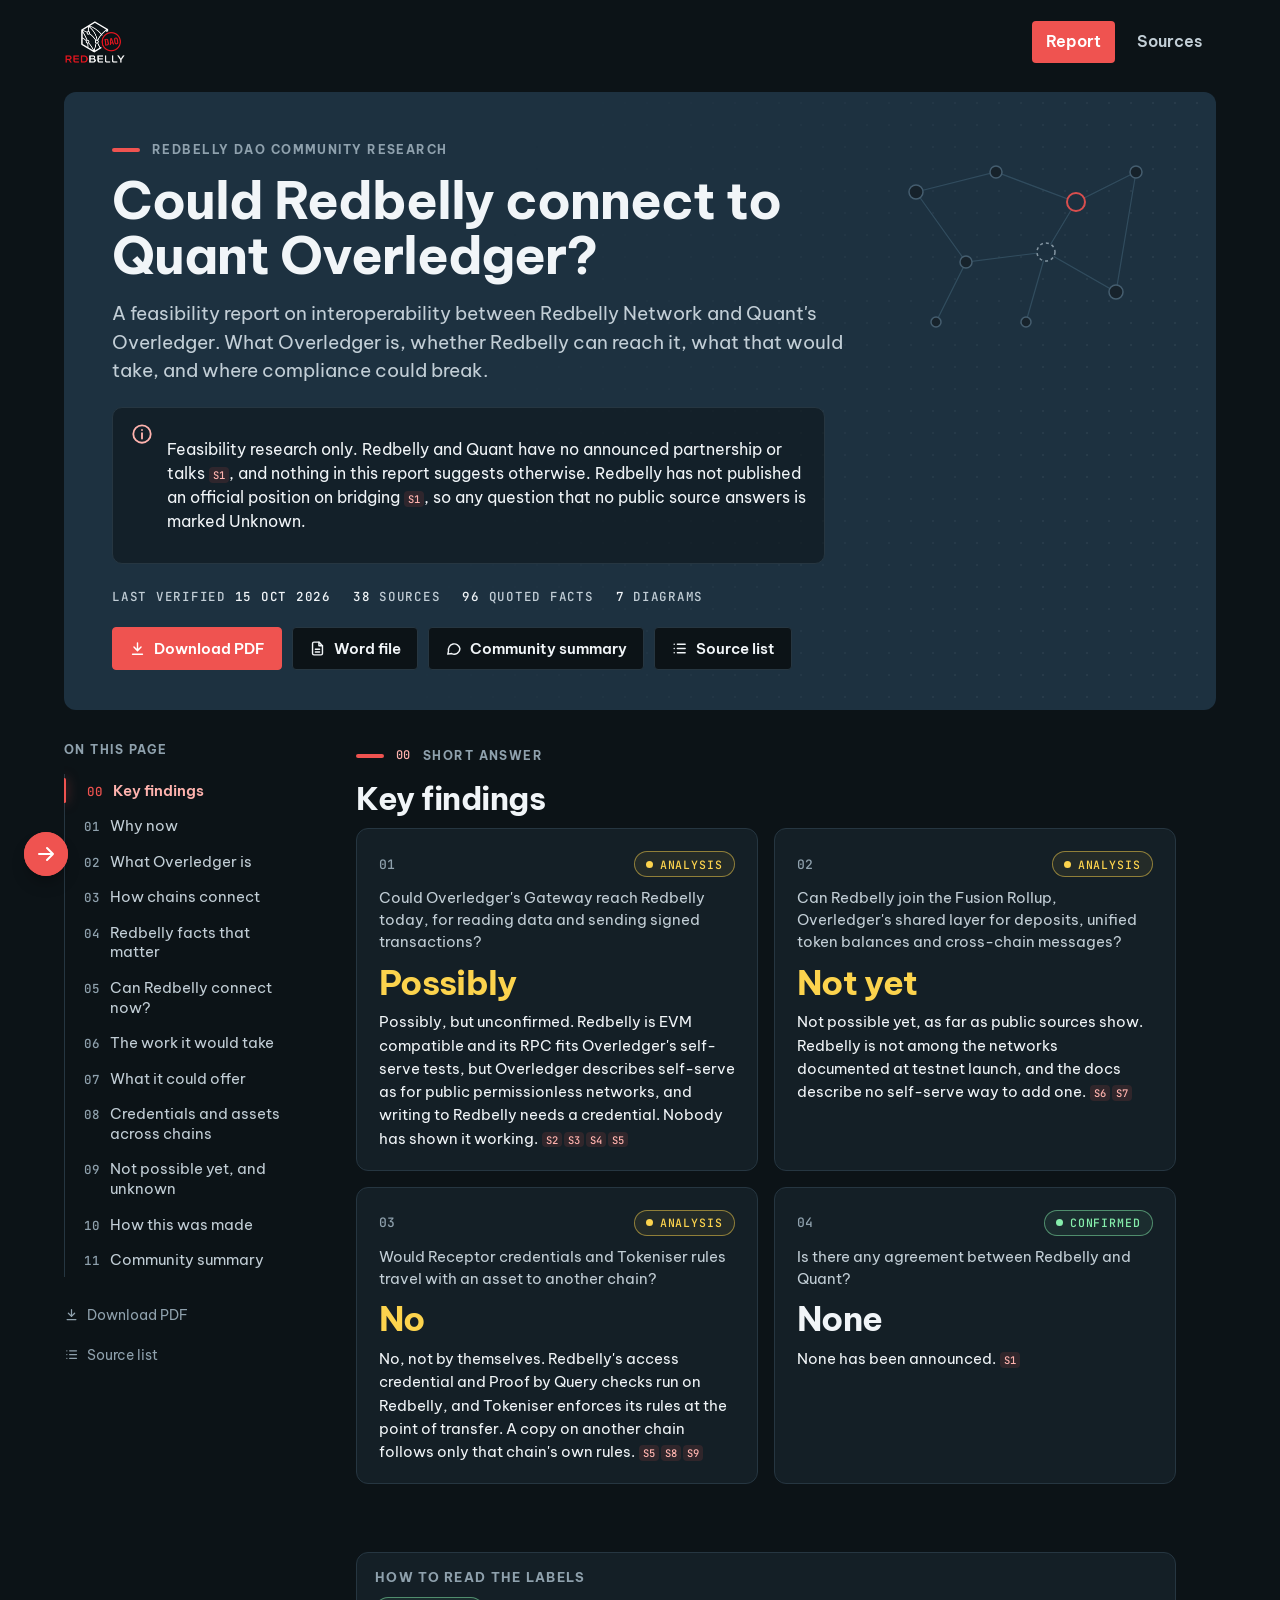
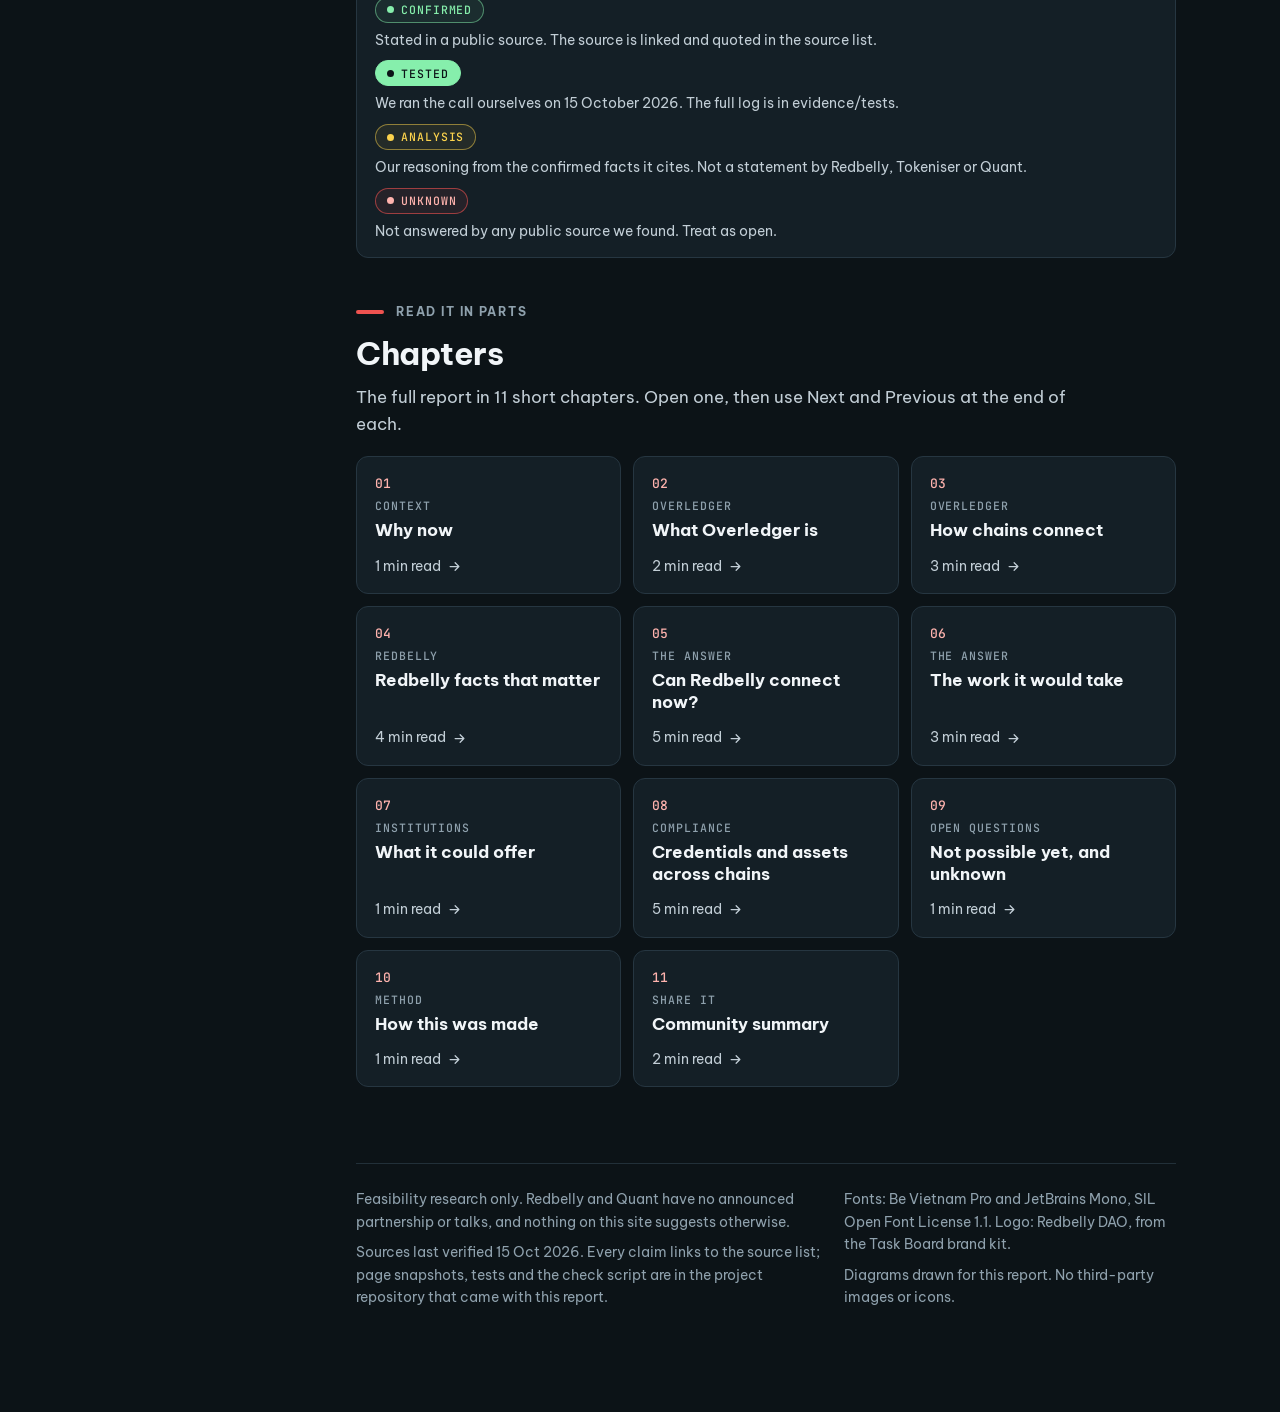
==== public/index.html @ 741a0a63 "Read the report in chapters, one at a time, and use plain dots on the status labels" ====
<!doctype html><html lang="en-AU"><head><meta charset="utf-8"><meta name="viewport" content="width=device-width, initial-scale=1"><title>Could Redbelly connect to Quant Overledger? | Redbelly DAO research</title><meta name="description" content="A feasibility report on interoperability between Redbelly Network and Quant&#x27;s Overledger"><meta name="theme-color" content="#0c1317"><meta property="og:title" content="Could Redbelly connect to Quant Overledger? | Redbelly DAO research"><meta property="og:description" content="A feasibility report on interoperability between Redbelly Network and Quant&#x27;s Overledger"><meta property="og:type" content="article"><link rel="icon" href="brand/dao-logo-on-dark.png"><link rel="preload" href="fonts/be-vietnam-pro-latin-400-normal.woff2" as="font" type="font/woff2" crossorigin><link rel="stylesheet" href="site.css?v=542ec664a6"></head><body><div class="progress" aria-hidden="true"><span></span></div><header class="top"><a class="brand" href="index.html"><img src="brand/dao-logo-on-dark.png" alt="Redbelly DAO" width="62" height="44"></a><nav aria-label="Pages"><a href="index.html" aria-current="page">Report</a><a href="sources.html">Sources</a></nav></header><main id="main"><section class="hero" aria-labelledby="title"><svg class="hero-art" viewBox="0 0 300 220" aria-hidden="true" focusable="false"><g stroke="#345062" stroke-width="1.2" fill="none"><path d="M40 60L120 40L200 70L260 40M40 60L90 130L170 120L200 70M90 130L60 190M170 120L240 160L260 40M170 120L150 190"/></g><g fill="#17222a" stroke="#4a6375" stroke-width="1.5"><circle cx="40" cy="60" r="7"/><circle cx="120" cy="40" r="6"/><circle cx="260" cy="40" r="6"/><circle cx="90" cy="130" r="6"/><circle cx="60" cy="190" r="5"/><circle cx="240" cy="160" r="7"/><circle cx="150" cy="190" r="5"/></g><circle cx="200" cy="70" r="9" fill="#1d3140" stroke="#EF5350" stroke-width="2"/><circle cx="170" cy="120" r="9" fill="#1d3140" stroke="#8fa1ad" stroke-width="1.5" stroke-dasharray="3 3"/></svg><p class="kicker"><span class="bar"></span>Redbelly DAO community research</p><h1 id="title">Could Redbelly connect to Quant Overledger?</h1><p class="lead">A feasibility report on interoperability between Redbelly Network and Quant&#x27;s Overledger. What Overledger is, whether Redbelly can reach it, what that would take, and where compliance could break.</p><div class="notice"><svg viewBox="0 0 24 24" fill="none" stroke="currentColor" stroke-width="2" stroke-linecap="round" aria-hidden="true"><circle cx="12" cy="12" r="9.5"/><path d="M12 11v6M12 7.5v.1"/></svg><p>Feasibility research only. Redbelly and Quant have no announced partnership or talks<sup class="cite"><a href="sources.html#s1" data-n="1" data-f="no-talks" aria-label="Source 1">S1</a></sup>, and nothing in this report suggests otherwise. Redbelly has not published an official position on bridging<sup class="cite"><a href="sources.html#s1" data-n="1" data-f="no-bridge-position" aria-label="Source 1">S1</a></sup>, so any question that no public source answers is marked Unknown.</p></div><p class="meta-row"><span>Last verified <b>15 Oct 2026</b></span><span><b>38</b> sources</span><span><b>96</b> quoted facts</span><span><b>7</b> diagrams</span></p><div class="actions"><a class="btn primary" href="downloads/redbelly-overledger-feasibility-report.pdf"><svg viewBox="0 0 24 24" fill="none" stroke="currentColor" stroke-width="2" stroke-linecap="round" stroke-linejoin="round" aria-hidden="true"><path d="M12 4v11M7 10l5 5 5-5M5 20h14"/></svg>Download PDF</a><a class="btn" href="downloads/redbelly-overledger-feasibility-report.docx"><svg viewBox="0 0 24 24" fill="none" stroke="currentColor" stroke-width="2" stroke-linecap="round" stroke-linejoin="round" aria-hidden="true"><path d="M14 3H7a2 2 0 0 0-2 2v14a2 2 0 0 0 2 2h10a2 2 0 0 0 2-2V8z"/><path d="M14 3v5h5M9 13h6M9 17h6"/></svg>Word file</a><a class="btn" href="#summary"><svg viewBox="0 0 24 24" fill="none" stroke="currentColor" stroke-width="2" stroke-linecap="round" stroke-linejoin="round" aria-hidden="true"><path d="M21 12a8 8 0 0 1-11.6 7.1L4 20l1-4.6A8 8 0 1 1 21 12z"/></svg>Community summary</a><a class="btn" href="sources.html"><svg viewBox="0 0 24 24" fill="none" stroke="currentColor" stroke-width="2" stroke-linecap="round" aria-hidden="true"><path d="M9 6h11M9 12h11M9 18h11M4.5 6h.1M4.5 12h.1M4.5 18h.1"/></svg>Source list</a></div></section><div class="layout"><aside class="toc" aria-label="On this page"><p class="toc-head">On this page</p><div class="toc-track"><span class="toc-fill"></span><span class="toc-ind"></span><ol><li><a href="#findings" data-t="findings"><span class="n">00</span><span>Key findings</span></a></li><li><a href="#why" data-t="why"><span class="n">01</span><span>Why now</span></a></li><li><a href="#overledger" data-t="overledger"><span class="n">02</span><span>What Overledger is</span></a></li><li><a href="#how-connect" data-t="how-connect"><span class="n">03</span><span>How chains connect</span></a></li><li><a href="#redbelly" data-t="redbelly"><span class="n">04</span><span>Redbelly facts that matter</span></a></li><li><a href="#now" data-t="now"><span class="n">05</span><span>Can Redbelly connect now?</span></a></li><li><a href="#work" data-t="work"><span class="n">06</span><span>The work it would take</span></a></li><li><a href="#offer" data-t="offer"><span class="n">07</span><span>What it could offer</span></a></li><li><a href="#compliance" data-t="compliance"><span class="n">08</span><span>Credentials and assets across chains</span></a></li><li><a href="#open" data-t="open"><span class="n">09</span><span>Not possible yet, and unknown</span></a></li><li><a href="#method" data-t="method"><span class="n">10</span><span>How this was made</span></a></li><li><a href="#summary" data-t="summary"><span class="n">11</span><span>Community summary</span></a></li></ol></div><div class="toc-links"><a href="downloads/redbelly-overledger-feasibility-report.pdf"><svg viewBox="0 0 24 24" fill="none" stroke="currentColor" stroke-width="2" stroke-linecap="round" stroke-linejoin="round" aria-hidden="true"><path d="M12 4v11M7 10l5 5 5-5M5 20h14"/></svg>Download PDF</a><a href="sources.html"><svg viewBox="0 0 24 24" fill="none" stroke="currentColor" stroke-width="2" stroke-linecap="round" aria-hidden="true"><path d="M9 6h11M9 12h11M9 18h11M4.5 6h.1M4.5 12h.1M4.5 18h.1"/></svg>Source list</a></div></aside><div class="content"><nav class="chips" aria-label="On this page"><ol><li><a href="#findings" data-t="findings"><span class="n">00</span>Key findings</a></li><li><a href="#why" data-t="why"><span class="n">01</span>Why now</a></li><li><a href="#overledger" data-t="overledger"><span class="n">02</span>What Overledger is</a></li><li><a href="#how-connect" data-t="how-connect"><span class="n">03</span>How chains connect</a></li><li><a href="#redbelly" data-t="redbelly"><span class="n">04</span>Redbelly facts that matter</a></li><li><a href="#now" data-t="now"><span class="n">05</span>Can Redbelly connect now?</a></li><li><a href="#work" data-t="work"><span class="n">06</span>The work it would take</a></li><li><a href="#offer" data-t="offer"><span class="n">07</span>What it could offer</a></li><li><a href="#compliance" data-t="compliance"><span class="n">08</span>Credentials and assets across chains</a></li><li><a href="#open" data-t="open"><span class="n">09</span>Not possible yet, and unknown</a></li><li><a href="#method" data-t="method"><span class="n">10</span>How this was made</a></li><li><a href="#summary" data-t="summary"><span class="n">11</span>Community summary</a></li></ol></nav><section class="s" id="findings" aria-labelledby="h-findings"><div class="rv"><p class="kicker"><span class="bar"></span><span class="num">00</span>Short answer</p><h2 id="h-findings">Key findings</h2></div><div class="verdicts"><article class="verdict rv analysis"><div class="vtop"><span class="vnum">01</span><span class="pill analysis"><span class="dot" aria-hidden="true"></span>Analysis</span></div><p class="q">Could Overledger&#x27;s Gateway reach Redbelly today, for reading data and sending signed transactions?</p><p class="big">Possibly</p><p class="a">Possibly, but unconfirmed. Redbelly is EVM compatible and its RPC fits Overledger&#x27;s self-serve tests, but Overledger describes self-serve as for public permissionless networks, and writing to Redbelly needs a credential. Nobody has shown it working.<sup class="cite"><a href="sources.html#s2" data-n="2" data-f="rb-evm" aria-label="Source 2">S2</a><a href="sources.html#s3" data-n="3" data-f="con-evm con-criteria con-selfserve-scope" aria-label="Source 3">S3</a><a href="sources.html#s4" data-n="4" data-f="t-chainid" aria-label="Source 4">S4</a><a href="sources.html#s5" data-n="5" data-f="rb-access" aria-label="Source 5">S5</a></sup></p></article><article class="verdict rv analysis"><div class="vtop"><span class="vnum">02</span><span class="pill analysis"><span class="dot" aria-hidden="true"></span>Analysis</span></div><p class="q">Can Redbelly join the Fusion Rollup, Overledger&#x27;s shared layer for deposits, unified token balances and cross-chain messages?</p><p class="big">Not yet</p><p class="a">Not possible yet, as far as public sources show. Redbelly is not among the networks documented at testnet launch, and the docs describe no self-serve way to add one.<sup class="cite"><a href="sources.html#s6" data-n="6" data-f="fus-connected fus-bridge-contracts" aria-label="Source 6">S6</a><a href="sources.html#s7" data-n="7" data-f="t-ol-auth" aria-label="Source 7">S7</a></sup></p></article><article class="verdict rv analysis"><div class="vtop"><span class="vnum">03</span><span class="pill analysis"><span class="dot" aria-hidden="true"></span>Analysis</span></div><p class="q">Would Receptor credentials and Tokeniser rules travel with an asset to another chain?</p><p class="big">No</p><p class="a">No, not by themselves. Redbelly&#x27;s access credential and Proof by Query checks run on Redbelly, and Tokeniser enforces its rules at the point of transfer. A copy on another chain follows only that chain&#x27;s own rules.<sup class="cite"><a href="sources.html#s5" data-n="5" data-f="rb-access" aria-label="Source 5">S5</a><a href="sources.html#s8" data-n="8" data-f="pbq-contract pbq-publish" aria-label="Source 8">S8</a><a href="sources.html#s9" data-n="9" data-f="tk-runs tk-point" aria-label="Source 9">S9</a></sup></p></article><article class="verdict rv none"><div class="vtop"><span class="vnum">04</span><span class="pill confirmed"><span class="dot" aria-hidden="true"></span>Confirmed</span></div><p class="q">Is there any agreement between Redbelly and Quant?</p><p class="big">None</p><p class="a">None has been announced.<sup class="cite"><a href="sources.html#s1" data-n="1" data-f="no-talks" aria-label="Source 1">S1</a></sup></p></article></div></section><div class="card rv legend-card"><div class="chead"><h3>How to read the labels</h3></div><ul class="legend"><li><span class="pill confirmed"><span class="dot" aria-hidden="true"></span>Confirmed</span><span>Stated in a public source. The source is linked and quoted in the source list.</span></li><li><span class="pill tested"><span class="dot" aria-hidden="true"></span>Tested</span><span>We ran the call ourselves on 15 October 2026. The full log is in evidence/tests.</span></li><li><span class="pill analysis"><span class="dot" aria-hidden="true"></span>Analysis</span><span>Our reasoning from the confirmed facts it cites. Not a statement by Redbelly, Tokeniser or Quant.</span></li><li><span class="pill unknown"><span class="dot" aria-hidden="true"></span>Unknown</span><span>Not answered by any public source we found. Treat as open.</span></li></ul></div><section class="s chapters" id="chapters" aria-labelledby="h-chapters"><div class="rv"><p class="kicker"><span class="bar"></span>Read it in parts</p><h2 id="h-chapters">Chapters</h2><p class="intro">The full report in 11 short chapters. Open one, then use Next and Previous at the end of each.</p></div><ol class="chap-grid"><li><a class="chap-card rv" href="#why"><span class="cn">01</span><span class="ck">Context</span><span class="ct">Why now</span><span class="cm">1 min read<svg viewBox="0 0 24 24" fill="none" stroke="currentColor" stroke-width="2" stroke-linecap="round" stroke-linejoin="round" aria-hidden="true"><path d="M5 12h14M13 6l6 6-6 6"/></svg></span></a></li><li><a class="chap-card rv" href="#overledger"><span class="cn">02</span><span class="ck">Overledger</span><span class="ct">What Overledger is</span><span class="cm">2 min read<svg viewBox="0 0 24 24" fill="none" stroke="currentColor" stroke-width="2" stroke-linecap="round" stroke-linejoin="round" aria-hidden="true"><path d="M5 12h14M13 6l6 6-6 6"/></svg></span></a></li><li><a class="chap-card rv" href="#how-connect"><span class="cn">03</span><span class="ck">Overledger</span><span class="ct">How chains connect</span><span class="cm">3 min read<svg viewBox="0 0 24 24" fill="none" stroke="currentColor" stroke-width="2" stroke-linecap="round" stroke-linejoin="round" aria-hidden="true"><path d="M5 12h14M13 6l6 6-6 6"/></svg></span></a></li><li><a class="chap-card rv" href="#redbelly"><span class="cn">04</span><span class="ck">Redbelly</span><span class="ct">Redbelly facts that matter</span><span class="cm">4 min read<svg viewBox="0 0 24 24" fill="none" stroke="currentColor" stroke-width="2" stroke-linecap="round" stroke-linejoin="round" aria-hidden="true"><path d="M5 12h14M13 6l6 6-6 6"/></svg></span></a></li><li><a class="chap-card rv" href="#now"><span class="cn">05</span><span class="ck">The answer</span><span class="ct">Can Redbelly connect now?</span><span class="cm">5 min read<svg viewBox="0 0 24 24" fill="none" stroke="currentColor" stroke-width="2" stroke-linecap="round" stroke-linejoin="round" aria-hidden="true"><path d="M5 12h14M13 6l6 6-6 6"/></svg></span></a></li><li><a class="chap-card rv" href="#work"><span class="cn">06</span><span class="ck">The answer</span><span class="ct">The work it would take</span><span class="cm">3 min read<svg viewBox="0 0 24 24" fill="none" stroke="currentColor" stroke-width="2" stroke-linecap="round" stroke-linejoin="round" aria-hidden="true"><path d="M5 12h14M13 6l6 6-6 6"/></svg></span></a></li><li><a class="chap-card rv" href="#offer"><span class="cn">07</span><span class="ck">Institutions</span><span class="ct">What it could offer</span><span class="cm">1 min read<svg viewBox="0 0 24 24" fill="none" stroke="currentColor" stroke-width="2" stroke-linecap="round" stroke-linejoin="round" aria-hidden="true"><path d="M5 12h14M13 6l6 6-6 6"/></svg></span></a></li><li><a class="chap-card rv" href="#compliance"><span class="cn">08</span><span class="ck">Compliance</span><span class="ct">Credentials and assets across chains</span><span class="cm">5 min read<svg viewBox="0 0 24 24" fill="none" stroke="currentColor" stroke-width="2" stroke-linecap="round" stroke-linejoin="round" aria-hidden="true"><path d="M5 12h14M13 6l6 6-6 6"/></svg></span></a></li><li><a class="chap-card rv" href="#open"><span class="cn">09</span><span class="ck">Open questions</span><span class="ct">Not possible yet, and unknown</span><span class="cm">1 min read<svg viewBox="0 0 24 24" fill="none" stroke="currentColor" stroke-width="2" stroke-linecap="round" stroke-linejoin="round" aria-hidden="true"><path d="M5 12h14M13 6l6 6-6 6"/></svg></span></a></li><li><a class="chap-card rv" href="#method"><span class="cn">10</span><span class="ck">Method</span><span class="ct">How this was made</span><span class="cm">1 min read<svg viewBox="0 0 24 24" fill="none" stroke="currentColor" stroke-width="2" stroke-linecap="round" stroke-linejoin="round" aria-hidden="true"><path d="M5 12h14M13 6l6 6-6 6"/></svg></span></a></li><li><a class="chap-card rv" href="#summary"><span class="cn">11</span><span class="ck">Share it</span><span class="ct">Community summary</span><span class="cm">2 min read<svg viewBox="0 0 24 24" fill="none" stroke="currentColor" stroke-width="2" stroke-linecap="round" stroke-linejoin="round" aria-hidden="true"><path d="M5 12h14M13 6l6 6-6 6"/></svg></span></a></li></ol></section><section class="s" id="why" aria-labelledby="h-why"><div class="chap-top"><a class="chap-all" href="#chapters"><svg viewBox="0 0 24 24" fill="none" stroke="currentColor" stroke-width="2" stroke-linecap="round" stroke-linejoin="round" aria-hidden="true"><path d="M19 12H5M11 6l-6 6 6 6"/></svg>All chapters</a><span class="chap-of">Chapter 1 of 11</span><span class="chap-meter" aria-hidden="true"><span style="width:9.1%"></span></span></div><div class="rv"><p class="kicker"><span class="bar"></span><span class="num">01</span>Context</p><h2 id="h-why">Why this question comes up now</h2></div><div class="card rv"><div class="chead"><span class="pill confirmed"><span class="dot" aria-hidden="true"></span>Confirmed</span></div><p>On 24 September 2026 The Clearing House said it selected Quant to power its On-Chain Money Initiative, a payments network for clearing and settling tokenised deposits between financial institutions<sup class="cite"><a href="sources.html#s10" data-n="10" data-f="tch-select" aria-label="Source 10">S10</a></sup>. Quant&#x27;s technology is to provide the network&#x27;s interoperability, orchestration and transaction management layer<sup class="cite"><a href="sources.html#s10" data-n="10" data-f="tch-layer" aria-label="Source 10">S10</a></sup>, with connectivity to existing payment systems such as RTP and CHIPS<sup class="cite"><a href="sources.html#s10" data-n="10" data-f="tch-fiat" aria-label="Source 10">S10</a></sup>. Quant&#x27;s own release says The Clearing House will use Quant&#x27;s technology to bring on-chain capabilities to its tokenised deposit network<sup class="cite"><a href="sources.html#s11" data-n="11" data-f="quant-use" aria-label="Source 11">S11</a></sup>.</p></div><div class="card rv"><div class="chead"><span class="pill confirmed"><span class="dot" aria-hidden="true"></span>Confirmed</span></div><p>The network is expected to be available to participating institutions in the first half of 2027, and details on participation and use cases are still to be announced<sup class="cite"><a href="sources.html#s10" data-n="10" data-f="tch-date" aria-label="Source 10">S10</a></sup>.</p></div><div class="card rv"><div class="chead"><span class="pill unknown"><span class="dot" aria-hidden="true"></span>Unknown</span></div><p>Neither announcement names any blockchain the network will use or connect to, and neither mentions Redbelly. No public source we found says whether it will connect to Redbelly or to any other specific chain<sup class="cite"><a href="sources.html#s10" data-n="10" data-f="tch-date" aria-label="Source 10">S10</a></sup>.</p></div><nav class="chap-nav" aria-label="Chapters"><a class="chap-prev" href="#chapters" rel="prev"><span class="dir"><svg viewBox="0 0 24 24" fill="none" stroke="currentColor" stroke-width="2" stroke-linecap="round" stroke-linejoin="round" aria-hidden="true"><path d="M19 12H5M11 6l-6 6 6 6"/></svg>Back to</span><span class="t">Key findings and chapters</span></a><a class="chap-next" href="#overledger" rel="next"><span class="dir">Next<svg viewBox="0 0 24 24" fill="none" stroke="currentColor" stroke-width="2" stroke-linecap="round" stroke-linejoin="round" aria-hidden="true"><path d="M5 12h14M13 6l6 6-6 6"/></svg></span><span class="t">What Overledger is</span></a></nav></section><section class="s" id="overledger" aria-labelledby="h-overledger"><div class="chap-top"><a class="chap-all" href="#chapters"><svg viewBox="0 0 24 24" fill="none" stroke="currentColor" stroke-width="2" stroke-linecap="round" stroke-linejoin="round" aria-hidden="true"><path d="M19 12H5M11 6l-6 6 6 6"/></svg>All chapters</a><span class="chap-of">Chapter 2 of 11</span><span class="chap-meter" aria-hidden="true"><span style="width:18.2%"></span></span></div><div class="rv"><p class="kicker"><span class="bar"></span><span class="num">02</span>Overledger</p><h2 id="h-overledger">What Overledger is</h2></div><div class="card rv"><div class="chead"><span class="pill confirmed"><span class="dot" aria-hidden="true"></span>Confirmed</span></div><p>Overledger is Quant&#x27;s platform for building applications that span more than one blockchain<sup class="cite"><a href="sources.html#s12" data-n="12" data-f="ol-what" aria-label="Source 12">S12</a></sup>. It has three foundations: a Gateway that authenticates clients and routes requests<sup class="cite"><a href="sources.html#s13" data-n="13" data-f="ol-gateway" aria-label="Source 13">S13</a></sup>; Connectors that put each chain&#x27;s own RPC protocol behind one common interface<sup class="cite"><a href="sources.html#s13" data-n="13" data-f="ol-connectors" aria-label="Source 13">S13</a></sup>; and the Fusion Rollup, a shared layer that anchors to several chains at once and supports deposits, withdrawals and cross-chain messages between them<sup class="cite"><a href="sources.html#s13" data-n="13" data-f="ol-fusion" aria-label="Source 13">S13</a></sup>.</p></div><figure class="fig rv" id="fig-stack"><div class="fhead"><div><div class="fk">Figure 1</div><p class="ft">Overledger in one picture</p></div><button class="zoom" type="button" aria-label="Open figure 1 full screen"><svg viewBox="0 0 24 24" fill="none" stroke="currentColor" stroke-width="2" stroke-linecap="round" stroke-linejoin="round" aria-hidden="true"><path d="M15 3h6v6M9 21H3v-6M21 3l-7 7M3 21l7-7"/></svg>Full screen</button></div><div class="art wide"><svg xmlns="http://www.w3.org/2000/svg" viewBox="0 0 960 708" role="img" aria-labelledby="stack-w-title stack-w-desc">
  <title id="stack-w-title">Overledger in one picture</title>
  <desc id="stack-w-desc">An institution or app uses one login and one interface to reach the Overledger Gateway, which holds Connectors, Flow Apps and a Firewall, and Connectors reach the self-serve families and permissioned networks. The Fusion Rollup is a separate shared layer connected at testnet launch to Ethereum Sepolia, Polygon Amoy and the Quant permissioned Besu testnet, while Redbelly is not in the documented list.</desc>
  <defs>
    <marker id="stack-w-arrow" viewBox="0 0 10 10" refX="9" refY="5" markerWidth="7" markerHeight="7" orient="auto-start-reverse">
      <path d="M0 0 L10 5 L0 10 z" fill="#8fa1ad"/>
    </marker>
  </defs>

  <!-- Institution or app -->
  <rect x="300" y="16" width="360" height="76" rx="6" fill="#17222a" stroke="#263641" stroke-width="1.5"/>
  <text x="480" y="49" text-anchor="middle" font-family="Be Vietnam Pro, sans-serif" font-size="19" font-weight="700" fill="#f1f5f8">Institution or app</text>
  <text x="480" y="74" text-anchor="middle" font-family="Be Vietnam Pro, sans-serif" font-size="15" fill="#c2ced6">uses one login and one interface</text>

  <circle cx="480" cy="92" r="3" fill="#8fa1ad"/>
  <line x1="480" y1="92" x2="480" y2="131" stroke="#8fa1ad" stroke-width="1.5" marker-end="url(#stack-w-arrow)"/>

  <!-- Overledger Gateway -->
  <rect x="20" y="134" width="920" height="182" rx="6" fill="#1d3140" stroke="#EF5350" stroke-width="2"/>
  <text x="44" y="172" font-family="Be Vietnam Pro, sans-serif" font-size="20" font-weight="700" fill="#ffb3ae">Overledger Gateway</text>

  <rect x="44" y="194" width="276" height="98" rx="6" fill="#17222a" stroke="#263641" stroke-width="1.5"/>
  <text x="64" y="230" font-family="Be Vietnam Pro, sans-serif" font-size="18" font-weight="600" fill="#f1f5f8">Connectors</text>
  <text font-family="Be Vietnam Pro, sans-serif" font-size="15" fill="#c2ced6"><tspan x="64" y="256">one interface to each</tspan><tspan x="64" dy="20">chain family</tspan></text>

  <rect x="342" y="194" width="276" height="98" rx="6" fill="#17222a" stroke="#263641" stroke-width="1.5"/>
  <text x="362" y="230" font-family="Be Vietnam Pro, sans-serif" font-size="18" font-weight="600" fill="#f1f5f8">Flow Apps</text>
  <text x="362" y="256" font-family="Be Vietnam Pro, sans-serif" font-size="15" fill="#c2ced6">multi-step workflows</text>

  <rect x="640" y="194" width="276" height="98" rx="6" fill="#17222a" stroke="#263641" stroke-width="1.5"/>
  <text x="660" y="230" font-family="Be Vietnam Pro, sans-serif" font-size="18" font-weight="600" fill="#f1f5f8">Firewall</text>
  <text x="660" y="256" font-family="Be Vietnam Pro, sans-serif" font-size="15" fill="#c2ced6">who may do what</text>

  <circle cx="182" cy="292" r="3" fill="#8fa1ad"/>
  <line x1="182" y1="292" x2="182" y2="341" stroke="#8fa1ad" stroke-width="1.5" marker-end="url(#stack-w-arrow)"/>

  <!-- Reached through Connectors -->
  <rect x="20" y="344" width="516" height="348" rx="6" fill="#0c1317" stroke="#223039" stroke-width="1.5"/>
  <rect x="44" y="372" width="18" height="4" rx="2" fill="#EF5350"/>
  <text x="70" y="380" font-family="JetBrains Mono, monospace" font-size="15" font-weight="500" letter-spacing="1.5" fill="#8fa1ad">REACHED THROUGH CONNECTORS</text>
  <text x="44" y="418" font-family="Be Vietnam Pro, sans-serif" font-size="15" font-weight="600" fill="#c2ced6">Self-serve families</text>
  <rect x="44" y="436" width="148" height="46" rx="6" fill="#17222a" stroke="#263641" stroke-width="1.5"/>
  <text x="118" y="464.5" text-anchor="middle" font-family="Be Vietnam Pro, sans-serif" font-size="15" font-weight="500" fill="#f1f5f8">EVM chains</text>
  <rect x="204" y="436" width="148" height="46" rx="6" fill="#17222a" stroke="#263641" stroke-width="1.5"/>
  <text x="278" y="464.5" text-anchor="middle" font-family="Be Vietnam Pro, sans-serif" font-size="15" font-weight="500" fill="#f1f5f8">Solana</text>
  <rect x="364" y="436" width="148" height="46" rx="6" fill="#17222a" stroke="#263641" stroke-width="1.5"/>
  <text x="438" y="464.5" text-anchor="middle" font-family="Be Vietnam Pro, sans-serif" font-size="15" font-weight="500" fill="#f1f5f8">Cosmos</text>
  <rect x="44" y="494" width="148" height="46" rx="6" fill="#17222a" stroke="#263641" stroke-width="1.5"/>
  <text x="118" y="522.5" text-anchor="middle" font-family="Be Vietnam Pro, sans-serif" font-size="15" font-weight="500" fill="#f1f5f8">SUI</text>
  <rect x="204" y="494" width="148" height="46" rx="6" fill="#17222a" stroke="#263641" stroke-width="1.5"/>
  <text x="278" y="522.5" text-anchor="middle" font-family="Be Vietnam Pro, sans-serif" font-size="15" font-weight="500" fill="#f1f5f8">Hedera</text>
  <rect x="364" y="494" width="148" height="46" rx="6" fill="#17222a" stroke="#263641" stroke-width="1.5"/>
  <text x="438" y="522.5" text-anchor="middle" font-family="Be Vietnam Pro, sans-serif" font-size="15" font-weight="500" fill="#f1f5f8">Aptos</text>
  <line x1="44" y1="564" x2="512" y2="564" stroke="#223039" stroke-width="1"/>
  <rect x="44" y="584" width="468" height="84" rx="6" fill="#17222a" stroke="#263641" stroke-width="1.5"/>
  <text x="64" y="619" font-family="Be Vietnam Pro, sans-serif" font-size="17" font-weight="600" fill="#f1f5f8">Permissioned networks</text>
  <text x="64" y="643" font-family="Be Vietnam Pro, sans-serif" font-size="15" fill="#c2ced6">by engagement with Quant</text>

  <!-- Fusion Rollup -->
  <rect x="560" y="344" width="380" height="348" rx="6" fill="#0c1317" stroke="#223039" stroke-width="1.5"/>
  <rect x="580" y="364" width="340" height="74" rx="6" fill="#17222a" stroke="#263641" stroke-width="1.5"/>
  <text x="600" y="397" font-family="Be Vietnam Pro, sans-serif" font-size="19" font-weight="700" fill="#f1f5f8">Fusion Rollup</text>
  <text x="600" y="421" font-family="Be Vietnam Pro, sans-serif" font-size="15" fill="#c2ced6">a separate shared layer</text>
  <path d="M604 438 V591 H628" fill="none" stroke="#8fa1ad" stroke-width="1.5"/>
  <text x="628" y="463" font-family="JetBrains Mono, monospace" font-size="15" letter-spacing="1" fill="#8fa1ad">CONNECTED AT TESTNET LAUNCH</text>
  <path d="M604 495 H628" fill="none" stroke="#8fa1ad" stroke-width="1.5"/>
  <rect x="628" y="476" width="292" height="38" rx="6" fill="#17222a" stroke="#263641" stroke-width="1.5"/>
  <text x="646" y="500.5" font-family="Be Vietnam Pro, sans-serif" font-size="15" font-weight="500" fill="#f1f5f8">Ethereum Sepolia</text>
  <path d="M604 543 H628" fill="none" stroke="#8fa1ad" stroke-width="1.5"/>
  <rect x="628" y="524" width="292" height="38" rx="6" fill="#17222a" stroke="#263641" stroke-width="1.5"/>
  <text x="646" y="548.5" font-family="Be Vietnam Pro, sans-serif" font-size="15" font-weight="500" fill="#f1f5f8">Polygon Amoy</text>
  <rect x="628" y="572" width="292" height="38" rx="6" fill="#17222a" stroke="#263641" stroke-width="1.5"/>
  <text x="646" y="596.5" font-family="Be Vietnam Pro, sans-serif" font-size="15" font-weight="500" fill="#f1f5f8">Quant permissioned Besu testnet</text>
  <rect x="628" y="630" width="292" height="38" rx="6" fill="none" stroke="#8fa1ad" stroke-width="1.5" stroke-dasharray="5 4"/>
  <path d="M646 643 L658 655 M658 643 L646 655" fill="none" stroke="#EF5350" stroke-width="1.75" stroke-linecap="round"/>
  <text x="670" y="654.5" font-family="Be Vietnam Pro, sans-serif" font-size="15" font-weight="500" fill="#8fa1ad">Redbelly: not listed</text>
</svg></div><div class="art narrow"><svg xmlns="http://www.w3.org/2000/svg" viewBox="0 0 400 1150" role="img" aria-labelledby="stack-n-title stack-n-desc">
  <title id="stack-n-title">Overledger in one picture</title>
  <desc id="stack-n-desc">An institution or app uses one login and one interface to reach the Overledger Gateway, which holds Flow Apps, a Firewall and Connectors, and Connectors reach the self-serve families and permissioned networks. The Fusion Rollup is a separate shared layer connected at testnet launch to Ethereum Sepolia, Polygon Amoy and the Quant permissioned Besu testnet, while Redbelly is not in the documented list.</desc>
  <defs>
    <marker id="stack-n-arrow" viewBox="0 0 10 10" refX="9" refY="5" markerWidth="7" markerHeight="7" orient="auto-start-reverse">
      <path d="M0 0 L10 5 L0 10 z" fill="#8fa1ad"/>
    </marker>
  </defs>

  <!-- Institution or app -->
  <rect x="40" y="16" width="320" height="72" rx="6" fill="#17222a" stroke="#263641" stroke-width="1.5"/>
  <text x="200" y="46" text-anchor="middle" font-family="Be Vietnam Pro, sans-serif" font-size="17" font-weight="700" fill="#f1f5f8">Institution or app</text>
  <text x="200" y="70" text-anchor="middle" font-family="Be Vietnam Pro, sans-serif" font-size="14" fill="#c2ced6">uses one login and one interface</text>
  <circle cx="200" cy="88" r="3" fill="#8fa1ad"/>
  <line x1="200" y1="88" x2="200" y2="125" stroke="#8fa1ad" stroke-width="1.5" marker-end="url(#stack-n-arrow)"/>

  <!-- Overledger Gateway -->
  <rect x="16" y="128" width="368" height="278" rx="6" fill="#1d3140" stroke="#EF5350" stroke-width="2"/>
  <text x="34" y="160" font-family="Be Vietnam Pro, sans-serif" font-size="17" font-weight="700" fill="#ffb3ae">Overledger Gateway</text>
  <rect x="32" y="178" width="336" height="64" rx="6" fill="#17222a" stroke="#263641" stroke-width="1.5"/>
  <text x="48" y="205" font-family="Be Vietnam Pro, sans-serif" font-size="16" font-weight="600" fill="#f1f5f8">Flow Apps</text>
  <text x="48" y="227" font-family="Be Vietnam Pro, sans-serif" font-size="14" fill="#c2ced6">multi-step workflows</text>
  <rect x="32" y="252" width="336" height="64" rx="6" fill="#17222a" stroke="#263641" stroke-width="1.5"/>
  <text x="48" y="279" font-family="Be Vietnam Pro, sans-serif" font-size="16" font-weight="600" fill="#f1f5f8">Firewall</text>
  <text x="48" y="301" font-family="Be Vietnam Pro, sans-serif" font-size="14" fill="#c2ced6">who may do what</text>
  <rect x="32" y="326" width="336" height="64" rx="6" fill="#17222a" stroke="#263641" stroke-width="1.5"/>
  <text x="48" y="353" font-family="Be Vietnam Pro, sans-serif" font-size="16" font-weight="600" fill="#f1f5f8">Connectors</text>
  <text x="48" y="375" font-family="Be Vietnam Pro, sans-serif" font-size="14" fill="#c2ced6">one interface to each chain family</text>
  <circle cx="200" cy="390" r="3" fill="#8fa1ad"/>
  <line x1="200" y1="390" x2="200" y2="439" stroke="#8fa1ad" stroke-width="1.5" marker-end="url(#stack-n-arrow)"/>

  <!-- Reached through Connectors -->
  <rect x="16" y="442" width="368" height="340" rx="6" fill="#0c1317" stroke="#223039" stroke-width="1.5"/>
  <rect x="32" y="465" width="18" height="4" rx="2" fill="#EF5350"/>
  <text x="58" y="472" font-family="JetBrains Mono, monospace" font-size="14" font-weight="500" letter-spacing="1.5" fill="#8fa1ad">REACHED THROUGH CONNECTORS</text>
  <text x="32" y="504" font-family="Be Vietnam Pro, sans-serif" font-size="14" font-weight="600" fill="#c2ced6">Self-serve families</text>
  <rect x="32" y="518" width="163" height="40" rx="6" fill="#17222a" stroke="#263641" stroke-width="1.5"/>
  <text x="113.5" y="543" text-anchor="middle" font-family="Be Vietnam Pro, sans-serif" font-size="14" font-weight="500" fill="#f1f5f8">EVM chains</text>
  <rect x="205" y="518" width="163" height="40" rx="6" fill="#17222a" stroke="#263641" stroke-width="1.5"/>
  <text x="286.5" y="543" text-anchor="middle" font-family="Be Vietnam Pro, sans-serif" font-size="14" font-weight="500" fill="#f1f5f8">Solana</text>
  <rect x="32" y="568" width="163" height="40" rx="6" fill="#17222a" stroke="#263641" stroke-width="1.5"/>
  <text x="113.5" y="593" text-anchor="middle" font-family="Be Vietnam Pro, sans-serif" font-size="14" font-weight="500" fill="#f1f5f8">Cosmos</text>
  <rect x="205" y="568" width="163" height="40" rx="6" fill="#17222a" stroke="#263641" stroke-width="1.5"/>
  <text x="286.5" y="593" text-anchor="middle" font-family="Be Vietnam Pro, sans-serif" font-size="14" font-weight="500" fill="#f1f5f8">SUI</text>
  <rect x="32" y="618" width="163" height="40" rx="6" fill="#17222a" stroke="#263641" stroke-width="1.5"/>
  <text x="113.5" y="643" text-anchor="middle" font-family="Be Vietnam Pro, sans-serif" font-size="14" font-weight="500" fill="#f1f5f8">Hedera</text>
  <rect x="205" y="618" width="163" height="40" rx="6" fill="#17222a" stroke="#263641" stroke-width="1.5"/>
  <text x="286.5" y="643" text-anchor="middle" font-family="Be Vietnam Pro, sans-serif" font-size="14" font-weight="500" fill="#f1f5f8">Aptos</text>
  <line x1="32" y1="678" x2="368" y2="678" stroke="#223039" stroke-width="1"/>
  <rect x="32" y="694" width="336" height="72" rx="6" fill="#17222a" stroke="#263641" stroke-width="1.5"/>
  <text x="48" y="724" font-family="Be Vietnam Pro, sans-serif" font-size="16" font-weight="600" fill="#f1f5f8">Permissioned networks</text>
  <text x="48" y="748" font-family="Be Vietnam Pro, sans-serif" font-size="14" fill="#c2ced6">by engagement with Quant</text>

  <!-- Fusion Rollup -->
  <rect x="16" y="802" width="368" height="332" rx="6" fill="#0c1317" stroke="#223039" stroke-width="1.5"/>
  <rect x="32" y="818" width="336" height="72" rx="6" fill="#17222a" stroke="#263641" stroke-width="1.5"/>
  <text x="48" y="848" font-family="Be Vietnam Pro, sans-serif" font-size="17" font-weight="700" fill="#f1f5f8">Fusion Rollup</text>
  <text x="48" y="872" font-family="Be Vietnam Pro, sans-serif" font-size="14" fill="#c2ced6">a separate shared layer</text>
  <path d="M52 890 V1043 H72" fill="none" stroke="#8fa1ad" stroke-width="1.5"/>
  <text x="72" y="916" font-family="JetBrains Mono, monospace" font-size="14" letter-spacing="1" fill="#8fa1ad">CONNECTED AT TESTNET LAUNCH</text>
  <path d="M52 947 H72" fill="none" stroke="#8fa1ad" stroke-width="1.5"/>
  <rect x="72" y="928" width="296" height="38" rx="6" fill="#17222a" stroke="#263641" stroke-width="1.5"/>
  <text x="88" y="952" font-family="Be Vietnam Pro, sans-serif" font-size="14" font-weight="500" fill="#f1f5f8">Ethereum Sepolia</text>
  <path d="M52 995 H72" fill="none" stroke="#8fa1ad" stroke-width="1.5"/>
  <rect x="72" y="976" width="296" height="38" rx="6" fill="#17222a" stroke="#263641" stroke-width="1.5"/>
  <text x="88" y="1000" font-family="Be Vietnam Pro, sans-serif" font-size="14" font-weight="500" fill="#f1f5f8">Polygon Amoy</text>
  <rect x="72" y="1024" width="296" height="38" rx="6" fill="#17222a" stroke="#263641" stroke-width="1.5"/>
  <text x="88" y="1048" font-family="Be Vietnam Pro, sans-serif" font-size="14" font-weight="500" fill="#f1f5f8">Quant permissioned Besu testnet</text>
  <rect x="72" y="1080" width="296" height="38" rx="6" fill="none" stroke="#8fa1ad" stroke-width="1.5" stroke-dasharray="5 4"/>
  <path d="M89 1093.5 L100 1104.5 M100 1093.5 L89 1104.5" fill="none" stroke="#EF5350" stroke-width="1.75" stroke-linecap="round"/>
  <text x="112" y="1104" font-family="Be Vietnam Pro, sans-serif" font-size="14" font-weight="500" fill="#8fa1ad">Redbelly: not listed</text>
</svg></div><figcaption>The Gateway, Connectors and Flow Apps are the switchboard<sup class="cite"><a href="sources.html#s12" data-n="12" data-f="flow-what" aria-label="Source 12">S12</a><a href="sources.html#s13" data-n="13" data-f="ol-gateway ol-connectors" aria-label="Source 13">S13</a></sup>. The Fusion Rollup is a separate layer whose deposits, withdrawals and cross-chain messages run with the networks connected to it<sup class="cite"><a href="sources.html#s13" data-n="13" data-f="ol-fusion" aria-label="Source 13">S13</a></sup>, and Redbelly is not among the networks documented at testnet launch<sup class="cite"><a href="sources.html#s6" data-n="6" data-f="fus-connected" aria-label="Source 6">S6</a></sup>.</figcaption></figure><div class="card rv"><div class="chead"><span class="pill analysis"><span class="dot" aria-hidden="true"></span>Analysis</span></div><p>In plain terms, the Gateway and Connectors are a switchboard: one login and one interface to talk to many chains<sup class="cite"><a href="sources.html#s13" data-n="13" data-f="ol-gateway ol-connectors" aria-label="Source 13">S13</a></sup>. The Fusion Rollup is different. It is a separate EVM-compatible layer: tokens deposited from the chains connected to it appear as balances on the rollup and can be withdrawn back to those chains<sup class="cite"><a href="sources.html#s13" data-n="13" data-f="ol-fusion" aria-label="Source 13">S13</a></sup>. The rollup connects to only a subset of the networks the Gateway reaches<sup class="cite"><a href="sources.html#s13" data-n="13" data-f="ol-subset" aria-label="Source 13">S13</a></sup>, so a chain can be reachable through the switchboard without being connected to the Fusion Rollup.</p></div><div class="card rv"><div class="chead"><span class="pill confirmed"><span class="dot" aria-hidden="true"></span>Confirmed</span></div><p>Multi-step workflows such as signing or deploying a contract run as Flow Apps<sup class="cite"><a href="sources.html#s12" data-n="12" data-f="flow-what" aria-label="Source 12">S12</a></sup>. Signing can be done with the user&#x27;s own keys<sup class="cite"><a href="sources.html#s14" data-n="14" data-f="flow-own-keys" aria-label="Source 14">S14</a></sup>, and the client never sees private key material<sup class="cite"><a href="sources.html#s14" data-n="14" data-f="flow-byo" aria-label="Source 14">S14</a></sup>.</p></div><nav class="chap-nav" aria-label="Chapters"><a class="chap-prev" href="#why" rel="prev"><span class="dir"><svg viewBox="0 0 24 24" fill="none" stroke="currentColor" stroke-width="2" stroke-linecap="round" stroke-linejoin="round" aria-hidden="true"><path d="M19 12H5M11 6l-6 6 6 6"/></svg>Previous</span><span class="t">Why now</span></a><a class="chap-next" href="#how-connect" rel="next"><span class="dir">Next<svg viewBox="0 0 24 24" fill="none" stroke="currentColor" stroke-width="2" stroke-linecap="round" stroke-linejoin="round" aria-hidden="true"><path d="M5 12h14M13 6l6 6-6 6"/></svg></span><span class="t">How chains connect</span></a></nav></section><section class="s" id="how-connect" aria-labelledby="h-how-connect"><div class="chap-top"><a class="chap-all" href="#chapters"><svg viewBox="0 0 24 24" fill="none" stroke="currentColor" stroke-width="2" stroke-linecap="round" stroke-linejoin="round" aria-hidden="true"><path d="M19 12H5M11 6l-6 6 6 6"/></svg>All chapters</a><span class="chap-of">Chapter 3 of 11</span><span class="chap-meter" aria-hidden="true"><span style="width:27.3%"></span></span></div><div class="rv"><p class="kicker"><span class="bar"></span><span class="num">03</span>Overledger</p><h2 id="h-how-connect">How chains connect to Overledger today</h2></div><div class="card rv"><div class="chead"><span class="pill confirmed"><span class="dot" aria-hidden="true"></span>Confirmed</span></div><p>There are two routes. The self-serve route covers six chain families, including EVM, where an account can register a node and use the network without talking to Quant&#x27;s account team<sup class="cite"><a href="sources.html#s3" data-n="3" data-f="con-six" aria-label="Source 3">S3</a></sup>. The self-serve EVM family is described as covering every EVM-compatible chain<sup class="cite"><a href="sources.html#s3" data-n="3" data-f="con-evm" aria-label="Source 3">S3</a></sup>, but self-serve Connectors are for public, permissionless chain families<sup class="cite"><a href="sources.html#s3" data-n="3" data-f="con-selfserve-scope" aria-label="Source 3">S3</a></sup>, and permissioned EVM networks such as permissioned Hyperledger Besu are on the engagement route<sup class="cite"><a href="sources.html#s3" data-n="3" data-f="con-besu" aria-label="Source 3">S3</a></sup>. The managed engagement route is for private or consortium networks, and for chain families Quant does not support yet<sup class="cite"><a href="sources.html#s13" data-n="13" data-f="ol-two-paths" aria-label="Source 13">S13</a></sup>.</p></div><figure class="fig rv" id="fig-routes"><div class="fhead"><div><div class="fk">Figure 2</div><p class="ft">Two ways a chain reaches Overledger</p></div><button class="zoom" type="button" aria-label="Open figure 2 full screen"><svg viewBox="0 0 24 24" fill="none" stroke="currentColor" stroke-width="2" stroke-linecap="round" stroke-linejoin="round" aria-hidden="true"><path d="M15 3h6v6M9 21H3v-6M21 3l-7 7M3 21l7-7"/></svg>Full screen</button></div><div class="art wide"><svg xmlns="http://www.w3.org/2000/svg" viewBox="0 0 960 884" role="img" aria-labelledby="routes-w-title routes-w-desc">
  <title id="routes-w-title">Two ways a chain reaches Overledger</title>
  <desc id="routes-w-desc">Two columns compare the self-serve route, where a chain in one of six supported families registers a public or private node, passes a health check and becomes reachable through the Gateway, with the managed engagement route for permissioned networks and brand-new chain families.</desc>
  <defs>
    <marker id="routes-w-arrow" viewBox="0 0 10 10" refX="9" refY="5" markerWidth="9" markerHeight="9" markerUnits="userSpaceOnUse" orient="auto">
      <path d="M0 0.5 L10 5 L0 9.5 Z" fill="#8fa1ad"/>
    </marker>
  </defs>

  <!-- column headings -->
  <rect x="10" y="21" width="18" height="4" rx="2" fill="#EF5350"/>
  <text x="46" y="30" font-family="Be Vietnam Pro, sans-serif" font-size="20" font-weight="700" fill="#ffb3ae">Self-serve</text>
  <line x1="6" y1="46" x2="590" y2="46" stroke="#223039" stroke-width="1.5"/>
  <rect x="629" y="21" width="18" height="4" rx="2" fill="#8fa1ad"/>
  <text x="664" y="30" font-family="Be Vietnam Pro, sans-serif" font-size="20" font-weight="700" fill="#f1f5f8">Managed engagement</text>
  <line x1="625" y1="46" x2="954" y2="46" stroke="#223039" stroke-width="1.5"/>
  <line x1="609" y1="68" x2="609" y2="878" stroke="#223039" stroke-width="1.5"/>

  <!-- self-serve step rail -->
  <line x1="19" y1="114" x2="19" y2="654" stroke="#223039" stroke-width="1.5"/>

  <!-- step 1: chain family -->
  <rect x="46" y="68" width="544" height="92" rx="6" fill="#17222a" stroke="#263641" stroke-width="1.5"/>
  <text x="64" y="99" font-family="Be Vietnam Pro, sans-serif" font-size="18" font-weight="600" fill="#f1f5f8">Chain family is</text>
  <rect x="64" y="114" width="49.09" height="28" rx="4" fill="#0c1317" stroke="#263641" stroke-width="1"/>
  <text x="88.55" y="133.25" font-family="JetBrains Mono, monospace" font-size="15" font-weight="500" fill="#f1f5f8" text-anchor="middle">EVM</text>
  <rect x="121.09" y="114" width="76.18" height="28" rx="4" fill="#0c1317" stroke="#263641" stroke-width="1"/>
  <text x="159.18" y="133.25" font-family="JetBrains Mono, monospace" font-size="15" font-weight="500" fill="#f1f5f8" text-anchor="middle">Solana</text>
  <rect x="205.27" y="114" width="76.18" height="28" rx="4" fill="#0c1317" stroke="#263641" stroke-width="1"/>
  <text x="243.36" y="133.25" font-family="JetBrains Mono, monospace" font-size="15" font-weight="500" fill="#f1f5f8" text-anchor="middle">Cosmos</text>
  <rect x="289.45" y="114" width="49.09" height="28" rx="4" fill="#0c1317" stroke="#263641" stroke-width="1"/>
  <text x="314.0" y="133.25" font-family="JetBrains Mono, monospace" font-size="15" font-weight="500" fill="#f1f5f8" text-anchor="middle">SUI</text>
  <rect x="346.54" y="114" width="76.18" height="28" rx="4" fill="#0c1317" stroke="#263641" stroke-width="1"/>
  <text x="384.63" y="133.25" font-family="JetBrains Mono, monospace" font-size="15" font-weight="500" fill="#f1f5f8" text-anchor="middle">Hedera</text>
  <rect x="430.72" y="114" width="67.15" height="28" rx="4" fill="#0c1317" stroke="#263641" stroke-width="1"/>
  <text x="464.29" y="133.25" font-family="JetBrains Mono, monospace" font-size="15" font-weight="500" fill="#f1f5f8" text-anchor="middle">Aptos</text>
  <path d="M318 160 V192" fill="none" stroke="#8fa1ad" stroke-width="1.5" stroke-linecap="round" stroke-linejoin="round" marker-end="url(#routes-w-arrow)"/>

  <!-- step 2: register a node -->
  <rect x="46" y="192" width="544" height="76" rx="6" fill="#17222a" stroke="#263641" stroke-width="1.5"/>
  <text x="64" y="223" font-family="Be Vietnam Pro, sans-serif" font-size="18" font-weight="600" fill="#f1f5f8">Register a node</text>
  <text x="64" y="247" font-family="Be Vietnam Pro, sans-serif" font-size="15" font-weight="400" fill="#c2ced6">one API call or one form</text>

  <!-- fork into public or private node -->
  <path d="M318 268 V282 Q318 288 312 288 H227 Q221 288 221 294 V312" fill="none" stroke="#8fa1ad" stroke-width="1.5" stroke-linecap="round" stroke-linejoin="round" marker-end="url(#routes-w-arrow)"/>
  <path d="M318 282 Q318 288 324 288 H495 Q501 288 501 294 V312" fill="none" stroke="#8fa1ad" stroke-width="1.5" stroke-linecap="round" stroke-linejoin="round" marker-end="url(#routes-w-arrow)"/>

  <!-- approved providers, under the public node -->
  <rect x="54" y="400" width="334" height="92" rx="6" fill="#0c1317" stroke="#223039" stroke-width="1.5"/>
  <text x="68" y="434" font-family="JetBrains Mono, monospace" font-size="15" font-weight="400" fill="#8fa1ad">
    <tspan x="68" dy="0">alchemy.com infura.io quiknode.pro</tspan>
    <tspan x="68" dy="20">chainstack.com getblock.io</tspan>
    <tspan x="68" dy="20">blockdaemon.com ankr.com</tspan>
  </text>

  <!-- step 3: public node -->
  <rect x="46" y="312" width="350" height="96" rx="6" fill="#17222a" stroke="#263641" stroke-width="1.5"/>
  <text x="64" y="343" font-family="Be Vietnam Pro, sans-serif" font-size="18" font-weight="600" fill="#f1f5f8">Public node</text>
  <text x="64" y="367" font-family="Be Vietnam Pro, sans-serif" font-size="15" font-weight="400" fill="#c2ced6">
    <tspan x="64" dy="0">approved provider, API key in the URL,</tspan>
    <tspan x="64" dy="21">in a shared pool</tspan>
  </text>

  <!-- step 3: private node -->
  <rect x="412" y="312" width="178" height="96" rx="6" fill="#17222a" stroke="#263641" stroke-width="1.5"/>
  <text x="428" y="343" font-family="Be Vietnam Pro, sans-serif" font-size="18" font-weight="600" fill="#f1f5f8">Private node</text>
  <text x="428" y="367" font-family="Be Vietnam Pro, sans-serif" font-size="15" font-weight="400" fill="#c2ced6">
    <tspan x="428" dy="0">any HTTPS address,</tspan>
    <tspan x="428" dy="21">only you can use it</tspan>
  </text>

  <!-- merge into health check -->
  <path d="M221 492 V504 Q221 510 227 510 H312 Q318 510 318 516 V538" fill="none" stroke="#8fa1ad" stroke-width="1.5" stroke-linecap="round" stroke-linejoin="round" marker-end="url(#routes-w-arrow)"/>
  <path d="M501 408 V504 Q501 510 495 510 H324 Q318 510 318 516" fill="none" stroke="#8fa1ad" stroke-width="1.5" stroke-linecap="round" stroke-linejoin="round"/>

  <!-- step 4: health check -->
  <rect x="46" y="538" width="544" height="56" rx="6" fill="#17222a" stroke="#263641" stroke-width="1.5"/>
  <text x="64" y="572" font-family="Be Vietnam Pro, sans-serif" font-size="18" font-weight="600" fill="#f1f5f8">Health check</text>
  <path d="M318 594 V626" fill="none" stroke="#8fa1ad" stroke-width="1.5" stroke-linecap="round" stroke-linejoin="round" marker-end="url(#routes-w-arrow)"/>

  <!-- step 5: reachable through the Gateway -->
  <rect x="46" y="626" width="544" height="56" rx="6" fill="#1d3140" stroke="#EF5350" stroke-width="2"/>
  <text x="64" y="660" font-family="Be Vietnam Pro, sans-serif" font-size="18" font-weight="600" fill="#ffb3ae">Reachable through the Gateway</text>
  <circle cx="19" cy="114" r="13" fill="#0c1317" stroke="#EF5350" stroke-width="1.5"/>
  <text x="19" y="119.25" font-family="JetBrains Mono, monospace" font-size="15" font-weight="500" fill="#ffb3ae" text-anchor="middle">1</text>
  <circle cx="19" cy="230" r="13" fill="#0c1317" stroke="#EF5350" stroke-width="1.5"/>
  <text x="19" y="235.25" font-family="JetBrains Mono, monospace" font-size="15" font-weight="500" fill="#ffb3ae" text-anchor="middle">2</text>
  <circle cx="19" cy="360" r="13" fill="#0c1317" stroke="#EF5350" stroke-width="1.5"/>
  <text x="19" y="365.25" font-family="JetBrains Mono, monospace" font-size="15" font-weight="500" fill="#ffb3ae" text-anchor="middle">3</text>
  <circle cx="19" cy="566" r="13" fill="#0c1317" stroke="#EF5350" stroke-width="1.5"/>
  <text x="19" y="571.25" font-family="JetBrains Mono, monospace" font-size="15" font-weight="500" fill="#ffb3ae" text-anchor="middle">4</text>
  <circle cx="19" cy="654" r="13" fill="#0c1317" stroke="#EF5350" stroke-width="1.5"/>
  <text x="19" y="659.25" font-family="JetBrains Mono, monospace" font-size="15" font-weight="500" fill="#ffb3ae" text-anchor="middle">5</text>

  <!-- panel: the self-serve test -->
  <rect x="6" y="718" width="584" height="160" rx="6" fill="#141f26" stroke="#223039" stroke-width="1.5"/>
  <rect x="24" y="746.6" width="18" height="4" rx="2" fill="#EF5350"/>
  <text x="58" y="754" font-family="JetBrains Mono, monospace" font-size="15" font-weight="500" fill="#8fa1ad" letter-spacing="1.5">THE SELF-SERVE TEST</text>
  <circle cx="35" cy="790" r="11" fill="#0c1317" stroke="#86EFAC" stroke-width="1.5"/>
  <path d="M30.4 790.2 L33.6 793.4 L39.8 786.6" fill="none" stroke="#86EFAC" stroke-width="2" stroke-linecap="round" stroke-linejoin="round"/>
  <text x="58" y="795.5" font-family="Be Vietnam Pro, sans-serif" font-size="16" font-weight="400" fill="#f1f5f8">Nodes answer over HTTPS</text>
  <circle cx="35" cy="824" r="11" fill="#0c1317" stroke="#86EFAC" stroke-width="1.5"/>
  <path d="M30.4 824.2 L33.6 827.4 L39.8 820.6" fill="none" stroke="#86EFAC" stroke-width="2" stroke-linecap="round" stroke-linejoin="round"/>
  <text x="58" y="829.5" font-family="Be Vietnam Pro, sans-serif" font-size="16" font-weight="400" fill="#f1f5f8">Nothing needed beyond an API key</text>
  <circle cx="35" cy="858" r="11" fill="#0c1317" stroke="#86EFAC" stroke-width="1.5"/>
  <path d="M30.4 858.2 L33.6 861.4 L39.8 854.6" fill="none" stroke="#86EFAC" stroke-width="2" stroke-linecap="round" stroke-linejoin="round"/>
  <text x="58" y="863.5" font-family="Be Vietnam Pro, sans-serif" font-size="16" font-weight="400" fill="#f1f5f8">It does not matter which node you use</text>

  <!-- managed engagement step rail -->
  <line x1="638" y1="110" x2="638" y2="354" stroke="#223039" stroke-width="1.5"/>

  <!-- managed step 1 -->
  <rect x="664" y="68" width="290" height="84" rx="6" fill="#17222a" stroke="#263641" stroke-width="1.5"/>
  <text x="682" y="104" font-family="Be Vietnam Pro, sans-serif" font-size="18" font-weight="600" fill="#f1f5f8">
    <tspan x="682" dy="0">Permissioned, consortium or</tspan>
    <tspan x="682" dy="24">operator-gated networks</tspan>
  </text>
  <path d="M809 152 V192" fill="none" stroke="#8fa1ad" stroke-width="1.5" stroke-linecap="round" stroke-linejoin="round" marker-end="url(#routes-w-arrow)"/>

  <!-- managed step 2 -->
  <rect x="664" y="192" width="290" height="84" rx="6" fill="#17222a" stroke="#263641" stroke-width="1.5"/>
  <text x="682" y="228" font-family="Be Vietnam Pro, sans-serif" font-size="18" font-weight="600" fill="#f1f5f8">
    <tspan x="682" dy="0">Project engagement</tspan>
    <tspan x="682" dy="24">with Quant</tspan>
  </text>
  <path d="M809 276 V312" fill="none" stroke="#8fa1ad" stroke-width="1.5" stroke-linecap="round" stroke-linejoin="round" marker-end="url(#routes-w-arrow)"/>

  <!-- managed step 3 -->
  <rect x="664" y="312" width="290" height="84" rx="6" fill="#17222a" stroke="#263641" stroke-width="1.5"/>
  <text x="682" y="348" font-family="Be Vietnam Pro, sans-serif" font-size="18" font-weight="600" fill="#f1f5f8">
    <tspan x="682" dy="0">Connector set up with the</tspan>
    <tspan x="682" dy="24">network's own configuration</tspan>
  </text>
  <circle cx="638" cy="110" r="13" fill="#0c1317" stroke="#8fa1ad" stroke-width="1.5"/>
  <text x="638" y="115.25" font-family="JetBrains Mono, monospace" font-size="15" font-weight="500" fill="#c2ced6" text-anchor="middle">1</text>
  <circle cx="638" cy="234" r="13" fill="#0c1317" stroke="#8fa1ad" stroke-width="1.5"/>
  <text x="638" y="239.25" font-family="JetBrains Mono, monospace" font-size="15" font-weight="500" fill="#c2ced6" text-anchor="middle">2</text>
  <circle cx="638" cy="354" r="13" fill="#0c1317" stroke="#8fa1ad" stroke-width="1.5"/>
  <text x="638" y="359.25" font-family="JetBrains Mono, monospace" font-size="15" font-weight="500" fill="#c2ced6" text-anchor="middle">3</text>

  <!-- panel: brand-new chain family -->
  <rect x="625" y="458" width="329" height="224" rx="6" fill="#141f26" stroke="#223039" stroke-width="1.5"/>
  <rect x="643" y="486.6" width="18" height="4" rx="2" fill="#EF5350"/>
  <text x="677" y="494" font-family="JetBrains Mono, monospace" font-size="15" font-weight="500" fill="#8fa1ad" letter-spacing="1.5">BRAND-NEW CHAIN FAMILY</text>
  <text x="643" y="532" font-family="Be Vietnam Pro, sans-serif" font-size="16" font-weight="400" fill="#f1f5f8">Health and chain identity checker</text>
  <rect x="643" y="544" width="130.36" height="28" rx="4" fill="#0c1317" stroke="#263641" stroke-width="1"/>
  <text x="708.18" y="563.25" font-family="JetBrains Mono, monospace" font-size="15" font-weight="500" fill="#ffb3ae" text-anchor="middle">about 2 days</text>
  <line x1="643" y1="592" x2="936" y2="592" stroke="#223039" stroke-width="1.5"/>
  <text x="643" y="618" font-family="Be Vietnam Pro, sans-serif" font-size="16" font-weight="400" fill="#f1f5f8">Each app that uses it</text>
  <rect x="643" y="630" width="193.57" height="28" rx="4" fill="#0c1317" stroke="#263641" stroke-width="1"/>
  <text x="739.78" y="649.25" font-family="JetBrains Mono, monospace" font-size="15" font-weight="500" fill="#ffb3ae" text-anchor="middle">about 1 day per app</text>
</svg></div><div class="art narrow"><svg xmlns="http://www.w3.org/2000/svg" viewBox="0 0 400 1506" role="img" aria-labelledby="routes-n-title routes-n-desc">
  <title id="routes-n-title">Two ways a chain reaches Overledger</title>
  <desc id="routes-n-desc">The self-serve route, where a chain in one of six supported families registers a public or private node, passes a health check and becomes reachable through the Gateway, shown above the managed engagement route for permissioned networks and brand-new chain families.</desc>
  <defs>
    <marker id="routes-n-arrow" viewBox="0 0 10 10" refX="9" refY="5" markerWidth="9" markerHeight="9" markerUnits="userSpaceOnUse" orient="auto">
      <path d="M0 0.5 L10 5 L0 9.5 Z" fill="#8fa1ad"/>
    </marker>
  </defs>

  <!-- self-serve heading -->
  <rect x="8" y="17" width="18" height="4" rx="2" fill="#EF5350"/>
  <text x="40" y="26" font-family="Be Vietnam Pro, sans-serif" font-size="18" font-weight="700" fill="#ffb3ae">Self-serve</text>
  <line x1="5" y1="40" x2="392" y2="40" stroke="#223039" stroke-width="1.5"/>

  <!-- step 1: chain family -->
  <rect x="40" y="58" width="352" height="116" rx="6" fill="#17222a" stroke="#263641" stroke-width="1.5"/>
  <text x="56" y="87" font-family="Be Vietnam Pro, sans-serif" font-size="17" font-weight="600" fill="#f1f5f8">Chain family is</text>
  <rect x="56" y="100" width="82" height="26" rx="4" fill="#0c1317" stroke="#263641" stroke-width="1"/>
  <text x="97" y="117.9" font-family="JetBrains Mono, monospace" font-size="14" font-weight="500" fill="#f1f5f8" text-anchor="middle">EVM</text>
  <rect x="146" y="100" width="82" height="26" rx="4" fill="#0c1317" stroke="#263641" stroke-width="1"/>
  <text x="187" y="117.9" font-family="JetBrains Mono, monospace" font-size="14" font-weight="500" fill="#f1f5f8" text-anchor="middle">Solana</text>
  <rect x="236" y="100" width="82" height="26" rx="4" fill="#0c1317" stroke="#263641" stroke-width="1"/>
  <text x="277" y="117.9" font-family="JetBrains Mono, monospace" font-size="14" font-weight="500" fill="#f1f5f8" text-anchor="middle">Cosmos</text>
  <rect x="56" y="134" width="82" height="26" rx="4" fill="#0c1317" stroke="#263641" stroke-width="1"/>
  <text x="97" y="151.9" font-family="JetBrains Mono, monospace" font-size="14" font-weight="500" fill="#f1f5f8" text-anchor="middle">SUI</text>
  <rect x="146" y="134" width="82" height="26" rx="4" fill="#0c1317" stroke="#263641" stroke-width="1"/>
  <text x="187" y="151.9" font-family="JetBrains Mono, monospace" font-size="14" font-weight="500" fill="#f1f5f8" text-anchor="middle">Hedera</text>
  <rect x="236" y="134" width="82" height="26" rx="4" fill="#0c1317" stroke="#263641" stroke-width="1"/>
  <text x="277" y="151.9" font-family="JetBrains Mono, monospace" font-size="14" font-weight="500" fill="#f1f5f8" text-anchor="middle">Aptos</text>
  <path d="M216 174 V202" fill="none" stroke="#8fa1ad" stroke-width="1.5" stroke-linecap="round" stroke-linejoin="round" marker-end="url(#routes-n-arrow)"/>

  <!-- step 2: register a node -->
  <rect x="40" y="202" width="352" height="70" rx="6" fill="#17222a" stroke="#263641" stroke-width="1.5"/>
  <text x="56" y="230" font-family="Be Vietnam Pro, sans-serif" font-size="17" font-weight="600" fill="#f1f5f8">Register a node</text>
  <text x="56" y="252" font-family="Be Vietnam Pro, sans-serif" font-size="14" font-weight="400" fill="#c2ced6">one API call or one form</text>

  <!-- fork: either a public node or a private node -->
  <path d="M216 272 V282 Q216 288 210 288 H60 Q54 288 54 294 V343 Q54 349 60 349 H82" fill="none" stroke="#8fa1ad" stroke-width="1.5" stroke-linecap="round" stroke-linejoin="round" marker-end="url(#routes-n-arrow)"/>
  <path d="M54 343 V539 Q54 545 60 545 H82" fill="none" stroke="#8fa1ad" stroke-width="1.5" stroke-linecap="round" stroke-linejoin="round" marker-end="url(#routes-n-arrow)"/>

  <!-- approved providers, under the public node -->
  <rect x="90" y="384" width="256" height="100" rx="6" fill="#0c1317" stroke="#223039" stroke-width="1.5"/>
  <text x="104" y="416" font-family="JetBrains Mono, monospace" font-size="14" font-weight="400" fill="#8fa1ad">
    <tspan x="104" dy="0">alchemy.com infura.io</tspan>
    <tspan x="104" dy="19">quiknode.pro chainstack.com</tspan>
    <tspan x="104" dy="19">getblock.io blockdaemon.com</tspan>
    <tspan x="104" dy="19">ankr.com</tspan>
  </text>

  <!-- step 3: public node -->
  <rect x="82" y="306" width="272" height="86" rx="6" fill="#17222a" stroke="#263641" stroke-width="1.5"/>
  <text x="98" y="334" font-family="Be Vietnam Pro, sans-serif" font-size="17" font-weight="600" fill="#f1f5f8">Public node</text>
  <text x="98" y="356" font-family="Be Vietnam Pro, sans-serif" font-size="14" font-weight="400" fill="#c2ced6">
    <tspan x="98" dy="0">approved provider, API key in</tspan>
    <tspan x="98" dy="19">the URL, in a shared pool</tspan>
  </text>

  <!-- step 3: private node -->
  <rect x="82" y="502" width="272" height="86" rx="6" fill="#17222a" stroke="#263641" stroke-width="1.5"/>
  <text x="98" y="530" font-family="Be Vietnam Pro, sans-serif" font-size="17" font-weight="600" fill="#f1f5f8">Private node</text>
  <text x="98" y="552" font-family="Be Vietnam Pro, sans-serif" font-size="14" font-weight="400" fill="#c2ced6">
    <tspan x="98" dy="0">any HTTPS address,</tspan>
    <tspan x="98" dy="19">only you can use it</tspan>
  </text>

  <!-- fan in to the health check -->
  <path d="M354 545 H370 Q376 545 376 551" fill="none" stroke="#8fa1ad" stroke-width="1.5" stroke-linecap="round" stroke-linejoin="round"/>
  <path d="M354 349 H370 Q376 349 376 355 V600 Q376 606 370 606 H222 Q216 606 216 612 V630" fill="none" stroke="#8fa1ad" stroke-width="1.5" stroke-linecap="round" stroke-linejoin="round" marker-end="url(#routes-n-arrow)"/>

  <!-- step 4: health check -->
  <rect x="40" y="630" width="352" height="52" rx="6" fill="#17222a" stroke="#263641" stroke-width="1.5"/>
  <text x="56" y="662" font-family="Be Vietnam Pro, sans-serif" font-size="17" font-weight="600" fill="#f1f5f8">Health check</text>
  <path d="M216 682 V710" fill="none" stroke="#8fa1ad" stroke-width="1.5" stroke-linecap="round" stroke-linejoin="round" marker-end="url(#routes-n-arrow)"/>

  <!-- step 5: reachable through the Gateway -->
  <rect x="40" y="710" width="352" height="52" rx="6" fill="#1d3140" stroke="#EF5350" stroke-width="2"/>
  <text x="56" y="742" font-family="Be Vietnam Pro, sans-serif" font-size="17" font-weight="600" fill="#ffb3ae">Reachable through the Gateway</text>

  <!-- self-serve step rail -->
  <line x1="17" y1="116" x2="17" y2="736" stroke="#223039" stroke-width="1.5"/>
  <circle cx="17" cy="116" r="12" fill="#0c1317" stroke="#EF5350" stroke-width="1.5"/>
  <text x="17" y="120.9" font-family="JetBrains Mono, monospace" font-size="14" font-weight="500" fill="#ffb3ae" text-anchor="middle">1</text>
  <circle cx="17" cy="237" r="12" fill="#0c1317" stroke="#EF5350" stroke-width="1.5"/>
  <text x="17" y="241.9" font-family="JetBrains Mono, monospace" font-size="14" font-weight="500" fill="#ffb3ae" text-anchor="middle">2</text>
  <circle cx="17" cy="447" r="12" fill="#0c1317" stroke="#EF5350" stroke-width="1.5"/>
  <text x="17" y="451.9" font-family="JetBrains Mono, monospace" font-size="14" font-weight="500" fill="#ffb3ae" text-anchor="middle">3</text>
  <circle cx="17" cy="656" r="12" fill="#0c1317" stroke="#EF5350" stroke-width="1.5"/>
  <text x="17" y="660.9" font-family="JetBrains Mono, monospace" font-size="14" font-weight="500" fill="#ffb3ae" text-anchor="middle">4</text>
  <circle cx="17" cy="736" r="12" fill="#0c1317" stroke="#EF5350" stroke-width="1.5"/>
  <text x="17" y="740.9" font-family="JetBrains Mono, monospace" font-size="14" font-weight="500" fill="#ffb3ae" text-anchor="middle">5</text>

  <!-- panel: the self-serve test -->
  <rect x="5" y="792" width="387" height="140" rx="6" fill="#141f26" stroke="#223039" stroke-width="1.5"/>
  <rect x="21" y="816.96" width="18" height="4" rx="2" fill="#EF5350"/>
  <text x="53" y="824" font-family="JetBrains Mono, monospace" font-size="14" font-weight="500" fill="#8fa1ad" letter-spacing="1.5">THE SELF-SERVE TEST</text>
  <circle cx="31" cy="855" r="10" fill="#0c1317" stroke="#86EFAC" stroke-width="1.5"/>
  <path d="M26.82 855.18 L29.73 858.09 L35.36 851.91" fill="none" stroke="#86EFAC" stroke-width="2" stroke-linecap="round" stroke-linejoin="round"/>
  <text x="51" y="860" font-family="Be Vietnam Pro, sans-serif" font-size="15" font-weight="400" fill="#f1f5f8">Nodes answer over HTTPS</text>
  <circle cx="31" cy="884" r="10" fill="#0c1317" stroke="#86EFAC" stroke-width="1.5"/>
  <path d="M26.82 884.18 L29.73 887.09 L35.36 880.91" fill="none" stroke="#86EFAC" stroke-width="2" stroke-linecap="round" stroke-linejoin="round"/>
  <text x="51" y="889" font-family="Be Vietnam Pro, sans-serif" font-size="15" font-weight="400" fill="#f1f5f8">Nothing needed beyond an API key</text>
  <circle cx="31" cy="913" r="10" fill="#0c1317" stroke="#86EFAC" stroke-width="1.5"/>
  <path d="M26.82 913.18 L29.73 916.09 L35.36 909.91" fill="none" stroke="#86EFAC" stroke-width="2" stroke-linecap="round" stroke-linejoin="round"/>
  <text x="51" y="918" font-family="Be Vietnam Pro, sans-serif" font-size="15" font-weight="400" fill="#f1f5f8">It does not matter which node you use</text>

  <!-- managed engagement heading -->
  <rect x="8" y="965" width="18" height="4" rx="2" fill="#8fa1ad"/>
  <text x="40" y="974" font-family="Be Vietnam Pro, sans-serif" font-size="18" font-weight="700" fill="#f1f5f8">Managed engagement</text>
  <line x1="5" y1="988" x2="392" y2="988" stroke="#223039" stroke-width="1.5"/>

  <!-- managed step 1 -->
  <rect x="40" y="1006" width="352" height="70" rx="6" fill="#17222a" stroke="#263641" stroke-width="1.5"/>
  <text x="56" y="1034" font-family="Be Vietnam Pro, sans-serif" font-size="17" font-weight="600" fill="#f1f5f8">
    <tspan x="56" dy="0">Permissioned, consortium or</tspan>
    <tspan x="56" dy="23">operator-gated networks</tspan>
  </text>
  <path d="M216 1076 V1104" fill="none" stroke="#8fa1ad" stroke-width="1.5" stroke-linecap="round" stroke-linejoin="round" marker-end="url(#routes-n-arrow)"/>

  <!-- managed step 2 -->
  <rect x="40" y="1104" width="352" height="70" rx="6" fill="#17222a" stroke="#263641" stroke-width="1.5"/>
  <text x="56" y="1132" font-family="Be Vietnam Pro, sans-serif" font-size="17" font-weight="600" fill="#f1f5f8">
    <tspan x="56" dy="0">Project engagement</tspan>
    <tspan x="56" dy="23">with Quant</tspan>
  </text>
  <path d="M216 1174 V1202" fill="none" stroke="#8fa1ad" stroke-width="1.5" stroke-linecap="round" stroke-linejoin="round" marker-end="url(#routes-n-arrow)"/>

  <!-- managed step 3 -->
  <rect x="40" y="1202" width="352" height="70" rx="6" fill="#17222a" stroke="#263641" stroke-width="1.5"/>
  <text x="56" y="1230" font-family="Be Vietnam Pro, sans-serif" font-size="17" font-weight="600" fill="#f1f5f8">
    <tspan x="56" dy="0">Connector set up with the</tspan>
    <tspan x="56" dy="23">network's own configuration</tspan>
  </text>

  <!-- managed engagement step rail -->
  <line x1="17" y1="1041" x2="17" y2="1237" stroke="#223039" stroke-width="1.5"/>
  <circle cx="17" cy="1041" r="12" fill="#0c1317" stroke="#8fa1ad" stroke-width="1.5"/>
  <text x="17" y="1045.9" font-family="JetBrains Mono, monospace" font-size="14" font-weight="500" fill="#c2ced6" text-anchor="middle">1</text>
  <circle cx="17" cy="1139" r="12" fill="#0c1317" stroke="#8fa1ad" stroke-width="1.5"/>
  <text x="17" y="1143.9" font-family="JetBrains Mono, monospace" font-size="14" font-weight="500" fill="#c2ced6" text-anchor="middle">2</text>
  <circle cx="17" cy="1237" r="12" fill="#0c1317" stroke="#8fa1ad" stroke-width="1.5"/>
  <text x="17" y="1241.9" font-family="JetBrains Mono, monospace" font-size="14" font-weight="500" fill="#c2ced6" text-anchor="middle">3</text>

  <!-- panel: brand-new chain family -->
  <rect x="5" y="1302" width="387" height="196" rx="6" fill="#141f26" stroke="#223039" stroke-width="1.5"/>
  <rect x="21" y="1326.96" width="18" height="4" rx="2" fill="#EF5350"/>
  <text x="53" y="1334" font-family="JetBrains Mono, monospace" font-size="14" font-weight="500" fill="#8fa1ad" letter-spacing="1.5">BRAND-NEW CHAIN FAMILY</text>
  <text x="21" y="1368" font-family="Be Vietnam Pro, sans-serif" font-size="15" font-weight="400" fill="#f1f5f8">Health and chain identity checker</text>
  <rect x="21" y="1379" width="121.14" height="26" rx="4" fill="#0c1317" stroke="#263641" stroke-width="1"/>
  <text x="81.57" y="1396.9" font-family="JetBrains Mono, monospace" font-size="14" font-weight="500" fill="#ffb3ae" text-anchor="middle">about 2 days</text>
  <line x1="21" y1="1423" x2="376" y2="1423" stroke="#223039" stroke-width="1.5"/>
  <text x="21" y="1444" font-family="Be Vietnam Pro, sans-serif" font-size="15" font-weight="400" fill="#f1f5f8">Each app that uses it</text>
  <rect x="21" y="1455" width="180.13" height="26" rx="4" fill="#0c1317" stroke="#263641" stroke-width="1"/>
  <text x="111.07" y="1472.9" font-family="JetBrains Mono, monospace" font-size="14" font-weight="500" fill="#ffb3ae" text-anchor="middle">about 1 day per app</text>
</svg></div><figcaption>Self-serve covers six chain families and needs no talk with Quant&#x27;s account team: one API call or form registers a node and, for a new network, the network itself<sup class="cite"><a href="sources.html#s3" data-n="3" data-f="con-six con-one-call con-new-network" aria-label="Source 3">S3</a></sup>. Networks where node identity matters, and new chain families, go through an engagement<sup class="cite"><a href="sources.html#s3" data-n="3" data-f="con-engagement con-family-cost con-app-cost" aria-label="Source 3">S3</a><a href="sources.html#s13" data-n="13" data-f="ol-two-paths" aria-label="Source 13">S13</a></sup>.</figcaption></figure><div class="card rv"><div class="chead"><span class="pill confirmed"><span class="dot" aria-hidden="true"></span>Confirmed</span></div><p>A chain family qualifies for self-serve when its nodes offer an interface over HTTPS, need nothing beyond an API key, and it does not matter which node a client uses<sup class="cite"><a href="sources.html#s3" data-n="3" data-f="con-criteria" aria-label="Source 3">S3</a></sup>. Networks where node identity matters, such as permissioned consortium chains and operator-gated public chains, are not self-serve today<sup class="cite"><a href="sources.html#s3" data-n="3" data-f="con-engagement" aria-label="Source 3">S3</a></sup>.</p></div><div class="card rv"><div class="chead"><span class="pill confirmed"><span class="dot" aria-hidden="true"></span>Confirmed</span></div><p>A chain that is not listed yet, but belongs to one of the six self-serve families, is added with the same registration call that adds a node<sup class="cite"><a href="sources.html#s3" data-n="3" data-f="con-one-call" aria-label="Source 3">S3</a></sup>. The first registration creates the network, and it then becomes available to other Overledger users<sup class="cite"><a href="sources.html#s3" data-n="3" data-f="con-new-network" aria-label="Source 3">S3</a></sup>.</p></div><div class="card rv"><div class="chead"><span class="pill confirmed"><span class="dot" aria-hidden="true"></span>Confirmed</span></div><p>Each node is registered as public or private. A public node must come from an approved provider and joins the shared pool for that network<sup class="cite"><a href="sources.html#s3" data-n="3" data-f="con-public-private con-node-public-shared" aria-label="Source 3">S3</a></sup>, while a private node can be at any address but is scoped to the account that added it<sup class="cite"><a href="sources.html#s3" data-n="3" data-f="con-public-private con-node-private-scope" aria-label="Source 3">S3</a></sup>. The approved providers are Alchemy, Infura, QuickNode, Chainstack, GetBlock, Blockdaemon and Ankr<sup class="cite"><a href="sources.html#s3" data-n="3" data-f="con-providers" aria-label="Source 3">S3</a></sup>, and a public node URL must carry the provider&#x27;s API key<sup class="cite"><a href="sources.html#s3" data-n="3" data-f="con-key" aria-label="Source 3">S3</a></sup>. A private node can be any reachable HTTPS address<sup class="cite"><a href="sources.html#s3" data-n="3" data-f="con-private-url" aria-label="Source 3">S3</a></sup>. Every node must pass a health check before it is used<sup class="cite"><a href="sources.html#s3" data-n="3" data-f="con-health" aria-label="Source 3">S3</a></sup>.</p></div><div class="card rv"><div class="chead"><span class="pill confirmed"><span class="dot" aria-hidden="true"></span>Confirmed</span></div><p>When a brand-new chain family is needed, the documented effort is about 2 days for a health and chain identity checker, plus about 1 day for each app that needs to use it<sup class="cite"><a href="sources.html#s3" data-n="3" data-f="con-family-cost con-app-cost" aria-label="Source 3">S3</a></sup>.</p></div><nav class="chap-nav" aria-label="Chapters"><a class="chap-prev" href="#overledger" rel="prev"><span class="dir"><svg viewBox="0 0 24 24" fill="none" stroke="currentColor" stroke-width="2" stroke-linecap="round" stroke-linejoin="round" aria-hidden="true"><path d="M19 12H5M11 6l-6 6 6 6"/></svg>Previous</span><span class="t">What Overledger is</span></a><a class="chap-next" href="#redbelly" rel="next"><span class="dir">Next<svg viewBox="0 0 24 24" fill="none" stroke="currentColor" stroke-width="2" stroke-linecap="round" stroke-linejoin="round" aria-hidden="true"><path d="M5 12h14M13 6l6 6-6 6"/></svg></span><span class="t">Redbelly facts that matter</span></a></nav></section><section class="s" id="redbelly" aria-labelledby="h-redbelly"><div class="chap-top"><a class="chap-all" href="#chapters"><svg viewBox="0 0 24 24" fill="none" stroke="currentColor" stroke-width="2" stroke-linecap="round" stroke-linejoin="round" aria-hidden="true"><path d="M19 12H5M11 6l-6 6 6 6"/></svg>All chapters</a><span class="chap-of">Chapter 4 of 11</span><span class="chap-meter" aria-hidden="true"><span style="width:36.4%"></span></span></div><div class="rv"><p class="kicker"><span class="bar"></span><span class="num">04</span>Redbelly</p><h2 id="h-redbelly">The Redbelly facts that matter here</h2></div><div class="card rv"><div class="chead"><span class="pill confirmed"><span class="dot" aria-hidden="true"></span>Confirmed</span></div><p>Redbelly is a layer 1 blockchain built for real world asset tokenisation<sup class="cite"><a href="sources.html#s15" data-n="15" data-f="rb-l1" aria-label="Source 15">S15</a></sup>. It is compatible with the Ethereum Virtual Machine and runs smart contracts written for it<sup class="cite"><a href="sources.html#s2" data-n="2" data-f="rb-evm" aria-label="Source 2">S2</a></sup>. Mainnet is chain ID 151 with a public RPC address<sup class="cite"><a href="sources.html#s16" data-n="16" data-f="rb-mainnet" aria-label="Source 16">S16</a></sup>, and Redbelly lists Ankr as a third-party public RPC provider for mainnet<sup class="cite"><a href="sources.html#s16" data-n="16" data-f="rb-ankr" aria-label="Source 16">S16</a></sup>. Testnet is chain ID 153<sup class="cite"><a href="sources.html#s16" data-n="16" data-f="rb-testnet" aria-label="Source 16">S16</a></sup>.</p></div><div class="card rv"><div class="chead"><span class="pill tested"><span class="dot" aria-hidden="true"></span>Tested</span></div><p>On 15 October 2026 the official mainnet RPC and the Ankr RPC both answered with chain ID 151 (0x97)<sup class="cite"><a href="sources.html#s4" data-n="4" data-f="t-chainid t-ankr" aria-label="Source 4">S4</a></sup>, and the official mainnet RPC returned the latest block<sup class="cite"><a href="sources.html#s4" data-n="4" data-f="t-blocks" aria-label="Source 4">S4</a></sup>. The method net_version, which gives a network ID to wallets and tools that predate eth_chainId<sup class="cite"><a href="sources.html#s6" data-n="6" data-f="fus-net-version" aria-label="Source 6">S6</a></sup>, returned &quot;the method net_version does not exist/is not available&quot;<sup class="cite"><a href="sources.html#s4" data-n="4" data-f="t-netversion" aria-label="Source 4">S4</a></sup>.</p></div><div class="card rv"><div class="chead"><span class="pill confirmed"><span class="dot" aria-hidden="true"></span>Confirmed</span></div><p>Writing to Redbelly is gated by identity. Every user must claim an access credential from an accredited issuer before their account can write to the network<sup class="cite"><a href="sources.html#s5" data-n="5" data-f="rb-access" aria-label="Source 5">S5</a></sup>, and all participants must prove who they are before gaining access<sup class="cite"><a href="sources.html#s17" data-n="17" data-f="rb-all-prove" aria-label="Source 17">S17</a></sup>. Accredited issuers are listed in an on-chain registry<sup class="cite"><a href="sources.html#s18" data-n="18" data-f="rb-registry" aria-label="Source 18">S18</a></sup>. Businesses can also be verified as incorporated entities<sup class="cite"><a href="sources.html#s17" data-n="17" data-f="rb-business-optional" aria-label="Source 17">S17</a><a href="sources.html#s19" data-n="19" data-f="rb-business" aria-label="Source 19">S19</a></sup>, and even node operators need network access for their accounts<sup class="cite"><a href="sources.html#s20" data-n="20" data-f="rb-operator" aria-label="Source 20">S20</a></sup>.</p></div><figure class="fig rv" id="fig-access"><div class="fhead"><div><div class="fk">Figure 3</div><p class="ft">Reading Redbelly is open, writing needs an access credential</p></div><button class="zoom" type="button" aria-label="Open figure 3 full screen"><svg viewBox="0 0 24 24" fill="none" stroke="currentColor" stroke-width="2" stroke-linecap="round" stroke-linejoin="round" aria-hidden="true"><path d="M15 3h6v6M9 21H3v-6M21 3l-7 7M3 21l7-7"/></svg>Full screen</button></div><div class="art wide"><svg xmlns="http://www.w3.org/2000/svg" viewBox="0 0 960 614" role="img" aria-labelledby="access-w-title access-w-desc">
  <title id="access-w-title">Reading Redbelly is open, writing needs an access credential</title>
  <desc id="access-w-desc">Reading goes through a public RPC that answered with chain ID 151, while net_version is not supported. Writing runs from a wallet through an accredited issuer and an access credential to write access, and three bridge routes are listed by Redbelly.</desc>
  <defs>
    <marker id="access-w-arrow" viewBox="0 0 10 10" refX="9" refY="5" markerWidth="7" markerHeight="7" orient="auto-start-reverse">
      <path d="M0 0 L10 5 L0 10 z" fill="#8fa1ad"/>
    </marker>
  </defs>
  <rect x="20" y="16" width="920" height="206" rx="6" fill="#0c1317" stroke="#223039" stroke-width="1.5"/>
  <rect x="44" y="46" width="18" height="4" rx="2" fill="#EF5350"/>
  <text x="70" y="54" font-family="JetBrains Mono, monospace" font-size="15" font-weight="500" letter-spacing="1.5" fill="#8fa1ad">READ</text>
  <rect x="128" y="36" width="112" height="26" rx="13" fill="#86EFAC"/>
  <path transform="translate(140 42.4) scale(0.55)" d="M9 3h6M10 3v6l-5 9a2 2 0 0 0 1.8 3h10.4a2 2 0 0 0 1.8-3l-5-9V3" fill="none" stroke="#0c1317" stroke-width="3.6" stroke-linecap="round" stroke-linejoin="round"/>
  <text x="162" y="54" font-family="JetBrains Mono, monospace" font-size="15" font-weight="500" letter-spacing="1.2" fill="#0c1317">TESTED</text>
  <rect x="44" y="82" width="360" height="116" rx="6" fill="#17222a" stroke="#263641" stroke-width="1.5"/>
  <text x="64" y="120" font-family="Be Vietnam Pro, sans-serif" font-size="19" font-weight="700" fill="#f1f5f8">Public RPC</text>
  <circle cx="66" cy="145" r="2.5" fill="#8fa1ad"/>
  <text x="76" y="150" font-family="JetBrains Mono, monospace" font-size="15" fill="#c2ced6">governors.mainnet.redbelly.network</text>
  <circle cx="66" cy="169" r="2.5" fill="#8fa1ad"/>
  <text x="76" y="174" font-family="JetBrains Mono, monospace" font-size="15" fill="#c2ced6">rpc.ankr.com/redbelly_mainnet</text>
  <circle cx="404" cy="140" r="3" fill="#8fa1ad"/>
  <line x1="404" y1="140" x2="442" y2="140" stroke="#8fa1ad" stroke-width="1.5" marker-end="url(#access-w-arrow)"/>
  <rect x="444" y="82" width="276" height="116" rx="6" fill="#17222a" stroke="#263641" stroke-width="1.5"/>
  <circle cx="478" cy="140" r="14" fill="none" stroke="#86EFAC" stroke-width="1.5"/>
  <path d="M471.5 140.5 l4.5 4.5 l8.5 -9" fill="none" stroke="#86EFAC" stroke-width="2" stroke-linecap="round" stroke-linejoin="round"/>
  <text x="506" y="135" font-family="Be Vietnam Pro, sans-serif" font-size="19" font-weight="700" fill="#f1f5f8">Chain ID <tspan font-family="JetBrains Mono, monospace" font-weight="500">151</tspan></text>
  <text x="506" y="160" font-family="Be Vietnam Pro, sans-serif" font-size="15" fill="#c2ced6">answered on 15 Oct 2026</text>
  <rect x="744" y="100" width="172" height="80" rx="6" fill="none" stroke="#8fa1ad" stroke-width="1.5" stroke-dasharray="5 4"/>
  <path d="M764 123 l11 11 m0 -11 l-11 11" fill="none" stroke="#EF5350" stroke-width="1.75" stroke-linecap="round"/>
  <text x="786" y="134" font-family="JetBrains Mono, monospace" font-size="15" font-weight="500" fill="#c2ced6">net_version</text>
  <text x="786" y="159" font-family="Be Vietnam Pro, sans-serif" font-size="15" fill="#8fa1ad">not supported</text>
  <rect x="20" y="238" width="920" height="206" rx="6" fill="#0c1317" stroke="#223039" stroke-width="1.5"/>
  <rect x="44" y="268" width="18" height="4" rx="2" fill="#EF5350"/>
  <text x="70" y="276" font-family="JetBrains Mono, monospace" font-size="15" font-weight="500" letter-spacing="1.5" fill="#8fa1ad">WRITE</text>
  <rect x="139" y="258" width="142" height="26" rx="13" fill="none" stroke="#86EFAC" stroke-width="1.5"/>
  <path transform="translate(151 264.4) scale(0.55)" d="M5 12.5l4.5 4.5L19 7.5" fill="none" stroke="#86EFAC" stroke-width="3.8" stroke-linecap="round" stroke-linejoin="round"/>
  <text x="173" y="276" font-family="JetBrains Mono, monospace" font-size="15" font-weight="500" letter-spacing="1.2" fill="#86EFAC">CONFIRMED</text>
  <rect x="44" y="334" width="96" height="56" rx="6" fill="#17222a" stroke="#263641" stroke-width="1.5"/>
  <text x="92" y="368" text-anchor="middle" font-family="Be Vietnam Pro, sans-serif" font-size="17" font-weight="600" fill="#f1f5f8">Wallet</text>
  <circle cx="140" cy="362" r="3" fill="#8fa1ad"/>
  <line x1="140" y1="362" x2="178" y2="362" stroke="#8fa1ad" stroke-width="1.5" marker-end="url(#access-w-arrow)"/>
  <rect x="180" y="304" width="206" height="116" rx="6" fill="#17222a" stroke="#263641" stroke-width="1.5"/>
  <text x="198" y="342" font-family="Be Vietnam Pro, sans-serif" font-size="18" font-weight="700" fill="#f1f5f8">Accredited issuer</text>
  <text font-family="Be Vietnam Pro, sans-serif" font-size="15" fill="#c2ced6"><tspan x="198" y="370">listed in an</tspan><tspan x="198" dy="21">on-chain registry</tspan></text>
  <circle cx="386" cy="362" r="3" fill="#8fa1ad"/>
  <line x1="386" y1="362" x2="424" y2="362" stroke="#8fa1ad" stroke-width="1.5" marker-end="url(#access-w-arrow)"/>
  <rect x="426" y="304" width="206" height="116" rx="6" fill="#17222a" stroke="#263641" stroke-width="1.5"/>
  <text x="444" y="342" font-family="Be Vietnam Pro, sans-serif" font-size="18" font-weight="700" fill="#f1f5f8">Access credential</text>
  <text font-family="Be Vietnam Pro, sans-serif" font-size="15" fill="#c2ced6"><tspan x="444" y="370">claimed by the user</tspan></text>
  <circle cx="632" cy="362" r="3" fill="#8fa1ad"/>
  <line x1="632" y1="362" x2="670" y2="362" stroke="#8fa1ad" stroke-width="1.5" marker-end="url(#access-w-arrow)"/>
  <rect x="672" y="304" width="244" height="116" rx="6" fill="#1d3140" stroke="#EF5350" stroke-width="2"/>
  <text x="690" y="342" font-family="Be Vietnam Pro, sans-serif" font-size="18" font-weight="700" fill="#ffb3ae">Write access</text>
  <text font-family="Be Vietnam Pro, sans-serif" font-size="15" fill="#c2ced6"><tspan x="690" y="370">account self-enables it</tspan><tspan x="690" dy="21">through a network contract</tspan></text>
  <rect x="20" y="460" width="920" height="138" rx="6" fill="#0c1317" stroke="#223039" stroke-width="1.5"/>
  <rect x="44" y="490" width="18" height="4" rx="2" fill="#EF5350"/>
  <text x="70" y="498" font-family="JetBrains Mono, monospace" font-size="15" font-weight="500" letter-spacing="1.5" fill="#8fa1ad">BRIDGE ROUTES LISTED BY REDBELLY</text>
  <rect x="44" y="526" width="280" height="48" rx="6" fill="#17222a" stroke="#263641" stroke-width="1.5"/>
  <circle cx="66" cy="550" r="3.5" fill="none" stroke="#EF5350" stroke-width="1.5"/>
  <line x1="69.5" y1="550" x2="82.5" y2="550" stroke="#EF5350" stroke-width="1.5"/>
  <circle cx="86" cy="550" r="3.5" fill="none" stroke="#EF5350" stroke-width="1.5"/>
  <text x="102" y="555.5" font-family="Be Vietnam Pro, sans-serif" font-size="16" font-weight="500" fill="#f1f5f8">Celer cBridge</text>
  <rect x="340" y="526" width="280" height="48" rx="6" fill="#17222a" stroke="#263641" stroke-width="1.5"/>
  <circle cx="362" cy="550" r="3.5" fill="none" stroke="#EF5350" stroke-width="1.5"/>
  <line x1="365.5" y1="550" x2="378.5" y2="550" stroke="#EF5350" stroke-width="1.5"/>
  <circle cx="382" cy="550" r="3.5" fill="none" stroke="#EF5350" stroke-width="1.5"/>
  <text x="398" y="555.5" font-family="Be Vietnam Pro, sans-serif" font-size="16" font-weight="500" fill="#f1f5f8">LayerZero with Stargate</text>
  <rect x="636" y="526" width="280" height="48" rx="6" fill="#17222a" stroke="#263641" stroke-width="1.5"/>
  <circle cx="658" cy="550" r="3.5" fill="none" stroke="#EF5350" stroke-width="1.5"/>
  <line x1="661.5" y1="550" x2="674.5" y2="550" stroke="#EF5350" stroke-width="1.5"/>
  <circle cx="678" cy="550" r="3.5" fill="none" stroke="#EF5350" stroke-width="1.5"/>
  <text x="694" y="555.5" font-family="Be Vietnam Pro, sans-serif" font-size="16" font-weight="500" fill="#f1f5f8">Lucid Labs</text>
</svg></div><div class="art narrow"><svg xmlns="http://www.w3.org/2000/svg" viewBox="0 0 400 1120" role="img" aria-labelledby="access-n-title access-n-desc">
  <title id="access-n-title">Reading Redbelly is open, writing needs an access credential</title>
  <desc id="access-n-desc">Reading goes through a public RPC that answered with chain ID 151, while net_version is not supported. Writing runs from a wallet through an accredited issuer and an access credential to write access, and three bridge routes are listed by Redbelly.</desc>
  <defs>
    <marker id="access-n-arrow" viewBox="0 0 10 10" refX="9" refY="5" markerWidth="7" markerHeight="7" orient="auto-start-reverse">
      <path d="M0 0 L10 5 L0 10 z" fill="#8fa1ad"/>
    </marker>
  </defs>
  <!-- Read -->
  <rect x="10" y="12" width="380" height="374" rx="6" fill="#0c1317" stroke="#223039" stroke-width="1.5"/>
  <rect x="26" y="40.5" width="18" height="4" rx="2" fill="#EF5350"/>
  <text x="52" y="48" font-family="JetBrains Mono, monospace" font-size="14" font-weight="500" letter-spacing="1.5" fill="#8fa1ad">READ</text>
  <rect x="106" y="31" width="102" height="24" rx="12" fill="#86EFAC"/>
  <path transform="translate(117 37) scale(0.5)" d="M9 3h6M10 3v6l-5 9a2 2 0 0 0 1.8 3h10.4a2 2 0 0 0 1.8-3l-5-9V3" fill="none" stroke="#0c1317" stroke-width="3.8" stroke-linecap="round" stroke-linejoin="round"/>
  <text x="137" y="47.8" font-family="JetBrains Mono, monospace" font-size="14" font-weight="500" letter-spacing="1.1" fill="#0c1317">TESTED</text>
  <rect x="26" y="72" width="348" height="106" rx="6" fill="#17222a" stroke="#263641" stroke-width="1.5"/>
  <text x="42" y="105" font-family="Be Vietnam Pro, sans-serif" font-size="17" font-weight="700" fill="#f1f5f8">Public RPC</text>
  <circle cx="44" cy="128.5" r="2.5" fill="#8fa1ad"/>
  <text x="53" y="133" font-family="JetBrains Mono, monospace" font-size="14" fill="#c2ced6">governors.mainnet.redbelly.network</text>
  <circle cx="44" cy="151.5" r="2.5" fill="#8fa1ad"/>
  <text x="53" y="156" font-family="JetBrains Mono, monospace" font-size="14" fill="#c2ced6">rpc.ankr.com/redbelly_mainnet</text>
  <circle cx="200" cy="178" r="3" fill="#8fa1ad"/>
  <line x1="200" y1="178" x2="200" y2="206" stroke="#8fa1ad" stroke-width="1.5" marker-end="url(#access-n-arrow)"/>
  <rect x="26" y="208" width="348" height="76" rx="6" fill="#17222a" stroke="#263641" stroke-width="1.5"/>
  <circle cx="56" cy="246" r="14" fill="none" stroke="#86EFAC" stroke-width="1.5"/>
  <path d="M49.5 246.5 l4.5 4.5 l8.5 -9" fill="none" stroke="#86EFAC" stroke-width="2" stroke-linecap="round" stroke-linejoin="round"/>
  <text x="84" y="241" font-family="Be Vietnam Pro, sans-serif" font-size="17" font-weight="700" fill="#f1f5f8">Chain ID <tspan font-family="JetBrains Mono, monospace" font-weight="500">151</tspan></text>
  <text x="84" y="264" font-family="Be Vietnam Pro, sans-serif" font-size="14" fill="#c2ced6">answered on 15 Oct 2026</text>
  <rect x="26" y="298" width="348" height="68" rx="6" fill="none" stroke="#8fa1ad" stroke-width="1.5" stroke-dasharray="5 4"/>
  <path d="M50.5 317 l11 11 m0 -11 l-11 11" fill="none" stroke="#EF5350" stroke-width="1.75" stroke-linecap="round"/>
  <text x="84" y="328" font-family="JetBrains Mono, monospace" font-size="14" font-weight="500" fill="#c2ced6">net_version</text>
  <text x="84" y="350" font-family="Be Vietnam Pro, sans-serif" font-size="14" fill="#8fa1ad">not supported</text>

  <!-- Write -->
  <rect x="10" y="400" width="380" height="462" rx="6" fill="#0c1317" stroke="#223039" stroke-width="1.5"/>
  <rect x="26" y="428.5" width="18" height="4" rx="2" fill="#EF5350"/>
  <text x="52" y="436" font-family="JetBrains Mono, monospace" font-size="14" font-weight="500" letter-spacing="1.5" fill="#8fa1ad">WRITE</text>
  <rect x="116" y="419" width="130" height="24" rx="12" fill="none" stroke="#86EFAC" stroke-width="1.5"/>
  <path transform="translate(127 425) scale(0.5)" d="M5 12.5l4.5 4.5L19 7.5" fill="none" stroke="#86EFAC" stroke-width="4" stroke-linecap="round" stroke-linejoin="round"/>
  <text x="147" y="435.8" font-family="JetBrains Mono, monospace" font-size="14" font-weight="500" letter-spacing="1.1" fill="#86EFAC">CONFIRMED</text>
  <rect x="134" y="460" width="132" height="44" rx="6" fill="#17222a" stroke="#263641" stroke-width="1.5"/>
  <text x="200" y="487.5" text-anchor="middle" font-family="Be Vietnam Pro, sans-serif" font-size="16" font-weight="600" fill="#f1f5f8">Wallet</text>
  <circle cx="200" cy="504" r="3" fill="#8fa1ad"/>
  <line x1="200" y1="504" x2="200" y2="532" stroke="#8fa1ad" stroke-width="1.5" marker-end="url(#access-n-arrow)"/>
  <rect x="26" y="534" width="348" height="76" rx="6" fill="#17222a" stroke="#263641" stroke-width="1.5"/>
  <text x="42" y="565" font-family="Be Vietnam Pro, sans-serif" font-size="17" font-weight="700" fill="#f1f5f8">Accredited issuer</text>
  <text font-family="Be Vietnam Pro, sans-serif" font-size="14" fill="#c2ced6"><tspan x="42" y="589">listed in an on-chain registry</tspan></text>
  <circle cx="200" cy="610" r="3" fill="#8fa1ad"/>
  <line x1="200" y1="610" x2="200" y2="638" stroke="#8fa1ad" stroke-width="1.5" marker-end="url(#access-n-arrow)"/>
  <rect x="26" y="640" width="348" height="76" rx="6" fill="#17222a" stroke="#263641" stroke-width="1.5"/>
  <text x="42" y="671" font-family="Be Vietnam Pro, sans-serif" font-size="17" font-weight="700" fill="#f1f5f8">Access credential</text>
  <text font-family="Be Vietnam Pro, sans-serif" font-size="14" fill="#c2ced6"><tspan x="42" y="695">claimed by the user</tspan></text>
  <circle cx="200" cy="716" r="3" fill="#8fa1ad"/>
  <line x1="200" y1="716" x2="200" y2="744" stroke="#8fa1ad" stroke-width="1.5" marker-end="url(#access-n-arrow)"/>
  <rect x="26" y="746" width="348" height="96" rx="6" fill="#1d3140" stroke="#EF5350" stroke-width="2"/>
  <text x="42" y="777" font-family="Be Vietnam Pro, sans-serif" font-size="17" font-weight="700" fill="#ffb3ae">Write access</text>
  <text font-family="Be Vietnam Pro, sans-serif" font-size="14" fill="#c2ced6"><tspan x="42" y="801">account self-enables it</tspan><tspan x="42" dy="19">through a network contract</tspan></text>

  <!-- Bridge routes -->
  <rect x="10" y="876" width="380" height="232" rx="6" fill="#0c1317" stroke="#223039" stroke-width="1.5"/>
  <rect x="26" y="904.5" width="18" height="4" rx="2" fill="#EF5350"/>
  <text x="52" y="912" font-family="JetBrains Mono, monospace" font-size="14" font-weight="500" letter-spacing="1.2" fill="#8fa1ad">BRIDGE ROUTES LISTED BY REDBELLY</text>
  <rect x="26" y="936" width="348" height="44" rx="6" fill="#17222a" stroke="#263641" stroke-width="1.5"/>
  <circle cx="46" cy="958" r="3.5" fill="none" stroke="#EF5350" stroke-width="1.5"/>
  <line x1="49.5" y1="958" x2="62.5" y2="958" stroke="#EF5350" stroke-width="1.5"/>
  <circle cx="66" cy="958" r="3.5" fill="none" stroke="#EF5350" stroke-width="1.5"/>
  <text x="82" y="963" font-family="Be Vietnam Pro, sans-serif" font-size="15" font-weight="500" fill="#f1f5f8">Celer cBridge</text>
  <rect x="26" y="990" width="348" height="44" rx="6" fill="#17222a" stroke="#263641" stroke-width="1.5"/>
  <circle cx="46" cy="1012" r="3.5" fill="none" stroke="#EF5350" stroke-width="1.5"/>
  <line x1="49.5" y1="1012" x2="62.5" y2="1012" stroke="#EF5350" stroke-width="1.5"/>
  <circle cx="66" cy="1012" r="3.5" fill="none" stroke="#EF5350" stroke-width="1.5"/>
  <text x="82" y="1017" font-family="Be Vietnam Pro, sans-serif" font-size="15" font-weight="500" fill="#f1f5f8">LayerZero with Stargate</text>
  <rect x="26" y="1044" width="348" height="44" rx="6" fill="#17222a" stroke="#263641" stroke-width="1.5"/>
  <circle cx="46" cy="1066" r="3.5" fill="none" stroke="#EF5350" stroke-width="1.5"/>
  <line x1="49.5" y1="1066" x2="62.5" y2="1066" stroke="#EF5350" stroke-width="1.5"/>
  <circle cx="66" cy="1066" r="3.5" fill="none" stroke="#EF5350" stroke-width="1.5"/>
  <text x="82" y="1071" font-family="Be Vietnam Pro, sans-serif" font-size="15" font-weight="500" fill="#f1f5f8">Lucid Labs</text>
</svg></div><figcaption>Every account must claim an access credential from an accredited issuer before it can write<sup class="cite"><a href="sources.html#s5" data-n="5" data-f="rb-access" aria-label="Source 5">S5</a><a href="sources.html#s18" data-n="18" data-f="rb-registry" aria-label="Source 18">S18</a></sup>. Reading through the public RPC needs no key, and both RPC addresses answered with chain ID 151 in our test<sup class="cite"><a href="sources.html#s4" data-n="4" data-f="t-chainid t-ankr" aria-label="Source 4">S4</a><a href="sources.html#s16" data-n="16" data-f="rb-mainnet rb-ankr" aria-label="Source 16">S16</a></sup>. Redbelly&#x27;s developer portal lists three bridge routes<sup class="cite"><a href="sources.html#s21" data-n="21" data-f="br-celer-out" aria-label="Source 21">S21</a><a href="sources.html#s22" data-n="22" data-f="br-lz" aria-label="Source 22">S22</a><a href="sources.html#s23" data-n="23" data-f="br-lucid" aria-label="Source 23">S23</a></sup>.</figcaption></figure><div class="card rv"><div class="chead"><span class="pill confirmed"><span class="dot" aria-hidden="true"></span>Confirmed</span></div><p>Receptor is Redbelly&#x27;s identity and verifiable credential protocol<sup class="cite"><a href="sources.html#s24" data-n="24" data-f="rec-what" aria-label="Source 24">S24</a></sup>, built on the W3C verifiable credential data model<sup class="cite"><a href="sources.html#s24" data-n="24" data-f="rec-w3c" aria-label="Source 24">S24</a></sup>. It supports two methods<sup class="cite"><a href="sources.html#s25" data-n="25" data-f="rec-two-methods" aria-label="Source 25">S25</a></sup>. Proof by Query uses a zero knowledge verifier smart contract<sup class="cite"><a href="sources.html#s8" data-n="8" data-f="pbq-contract" aria-label="Source 8">S8</a></sup> and publishes identity state to the chain<sup class="cite"><a href="sources.html#s8" data-n="8" data-f="pbq-publish" aria-label="Source 8">S8</a></sup>. Selective Disclosure uses BBS+ signatures<sup class="cite"><a href="sources.html#s26" data-n="26" data-f="sd-bbs" aria-label="Source 26">S26</a></sup>, reveals chosen details to a verifier, and can only be used off-chain<sup class="cite"><a href="sources.html#s26" data-n="26" data-f="sd-offchain" aria-label="Source 26">S26</a></sup>. The documented issuer identifiers for Redbelly environments take the form did:receptor:redbelly<sup class="cite"><a href="sources.html#s27" data-n="27" data-f="rec-did" aria-label="Source 27">S27</a></sup>, and apps can use eligibility checks to control who may call their contract functions<sup class="cite"><a href="sources.html#s28" data-n="28" data-f="rec-checks" aria-label="Source 28">S28</a></sup>.</p></div><div class="card rv"><div class="chead"><span class="pill confirmed"><span class="dot" aria-hidden="true"></span>Confirmed</span></div><p>Tokeniser runs on Redbelly<sup class="cite"><a href="sources.html#s9" data-n="9" data-f="tk-runs" aria-label="Source 9">S9</a></sup> and enforces eligibility, identity and target market rules at the point of transfer, every time<sup class="cite"><a href="sources.html#s9" data-n="9" data-f="tk-point" aria-label="Source 9">S9</a></sup>. Before any trade proceeds, identity, eligibility and limits are checked<sup class="cite"><a href="sources.html#s29" data-n="29" data-f="tk-checks" aria-label="Source 29">S29</a></sup>; transfers are recorded on the register in real time<sup class="cite"><a href="sources.html#s30" data-n="30" data-f="tk-register" aria-label="Source 30">S30</a></sup>; and pledged units stay locked until a loan is repaid<sup class="cite"><a href="sources.html#s31" data-n="31" data-f="tk-locked" aria-label="Source 31">S31</a></sup>. Redbelly settles a transaction in a single round<sup class="cite"><a href="sources.html#s9" data-n="9" data-f="tk-final" aria-label="Source 9">S9</a></sup>.</p></div><div class="card rv"><div class="chead"><span class="pill confirmed"><span class="dot" aria-hidden="true"></span>Confirmed</span></div><p>Redbelly already has token bridges. Its developer portal lists three routes: Celer cBridge<sup class="cite"><a href="sources.html#s21" data-n="21" data-f="br-celer-out" aria-label="Source 21">S21</a></sup>, LayerZero with Stargate<sup class="cite"><a href="sources.html#s22" data-n="22" data-f="br-lz" aria-label="Source 22">S22</a></sup> and Lucid Labs<sup class="cite"><a href="sources.html#s23" data-n="23" data-f="br-lucid" aria-label="Source 23">S23</a></sup>. Celer uses a pegged bridge method<sup class="cite"><a href="sources.html#s32" data-n="32" data-f="br-celer-pegged" aria-label="Source 32">S32</a></sup>, and its RBNT route goes out from Redbelly but not back<sup class="cite"><a href="sources.html#s21" data-n="21" data-f="br-celer-out" aria-label="Source 21">S21</a></sup>. Redbelly announced Wrapped RBNT on Ethereum with the contract 0xb45f...bf13<sup class="cite"><a href="sources.html#s33" data-n="33" data-f="br-x br-x-ca" aria-label="Source 33">S33</a></sup>, which the portal lists under Lucid Labs<sup class="cite"><a href="sources.html#s23" data-n="23" data-f="br-wrbnt-lucid" aria-label="Source 23">S23</a></sup>. The portal lists a different Ethereum contract for the Celer route<sup class="cite"><a href="sources.html#s21" data-n="21" data-f="br-wrbnt-celer" aria-label="Source 21">S21</a></sup>.</p></div><div class="card rv"><div class="chead"><span class="pill confirmed"><span class="dot" aria-hidden="true"></span>Confirmed</span></div><p>Community research for TASK-08 found LayerZero live on Redbelly mainnet<sup class="cite"><a href="sources.html#s34" data-n="34" data-f="t08-lz" aria-label="Source 34">S34</a></sup>. A second TASK-08 entry found that, when it was written, no major interoperability protocol had deployed core messaging infrastructure to Redbelly testnet<sup class="cite"><a href="sources.html#s35" data-n="35" data-f="t08alt-testnet" aria-label="Source 35">S35</a></sup>, and the selected entry built a lock-and-mint testnet bridge<sup class="cite"><a href="sources.html#s34" data-n="34" data-f="t08-pattern" aria-label="Source 34">S34</a></sup>. The TASK-16 playbook says the bridges it calls official, Reddex and Lucid, then supported only bridging USDC and USDT from BNB Chain<sup class="cite"><a href="sources.html#s36" data-n="36" data-f="t16-routes" aria-label="Source 36">S36</a></sup>.</p></div><nav class="chap-nav" aria-label="Chapters"><a class="chap-prev" href="#how-connect" rel="prev"><span class="dir"><svg viewBox="0 0 24 24" fill="none" stroke="currentColor" stroke-width="2" stroke-linecap="round" stroke-linejoin="round" aria-hidden="true"><path d="M19 12H5M11 6l-6 6 6 6"/></svg>Previous</span><span class="t">How chains connect</span></a><a class="chap-next" href="#now" rel="next"><span class="dir">Next<svg viewBox="0 0 24 24" fill="none" stroke="currentColor" stroke-width="2" stroke-linecap="round" stroke-linejoin="round" aria-hidden="true"><path d="M5 12h14M13 6l6 6-6 6"/></svg></span><span class="t">Can Redbelly connect now?</span></a></nav></section><section class="s" id="now" aria-labelledby="h-now"><div class="chap-top"><a class="chap-all" href="#chapters"><svg viewBox="0 0 24 24" fill="none" stroke="currentColor" stroke-width="2" stroke-linecap="round" stroke-linejoin="round" aria-hidden="true"><path d="M19 12H5M11 6l-6 6 6 6"/></svg>All chapters</a><span class="chap-of">Chapter 5 of 11</span><span class="chap-meter" aria-hidden="true"><span style="width:45.5%"></span></span></div><div class="rv"><p class="kicker"><span class="bar"></span><span class="num">05</span>The answer</p><h2 id="h-now">Can Redbelly connect now, and what is missing?</h2><p class="intro">A connection can mean three different things. Each has a different answer.</p></div><figure class="fig rv" id="fig-levels"><div class="fhead"><div><div class="fk">Figure 4</div><p class="ft">Three meanings of &#x27;connect&#x27;, three answers</p></div><button class="zoom" type="button" aria-label="Open figure 4 full screen"><svg viewBox="0 0 24 24" fill="none" stroke="currentColor" stroke-width="2" stroke-linecap="round" stroke-linejoin="round" aria-hidden="true"><path d="M15 3h6v6M9 21H3v-6M21 3l-7 7M3 21l7-7"/></svg>Full screen</button></div><div class="art wide"><svg xmlns="http://www.w3.org/2000/svg" viewBox="0 0 960 786" role="img" aria-labelledby="levels-w-title levels-w-desc">
<title id="levels-w-title">Three meanings of 'connect', three answers</title>
<desc id="levels-w-desc">Three stacked cards show, for each meaning of connect, what is in place and what is missing or open. Level 1, Gateway access, is possibly, untested; Level 2, Flow Apps, is unknown; Level 3, Fusion Rollup, is not possible yet.</desc>
<rect x="16" y="8" width="928" height="280" rx="6" fill="#0c1317" stroke="#223039" stroke-width="1.5"/>
<text x="36" y="70" font-family="JetBrains Mono, monospace" font-size="52" font-weight="500" fill="#ffb3ae">1</text>
<text x="82" y="43" font-family="JetBrains Mono, monospace" font-size="15" font-weight="500" fill="#8fa1ad" letter-spacing="1.5">LEVEL</text>
<text x="82" y="70" font-family="Be Vietnam Pro, sans-serif" font-size="20" font-weight="700" fill="#f1f5f8">Gateway access</text>
<text font-family="Be Vietnam Pro, sans-serif" font-size="15" font-weight="400" fill="#c2ced6"><tspan x="38" y="104">read data, send self-signed</tspan><tspan x="38" dy="21">transactions</tspan></text>
<rect x="38" y="145" width="224.6" height="26" rx="13" fill="none" stroke="#FCD34D" stroke-width="1.5"/>
<g transform="translate(49 151.4) scale(0.55)" fill="none" stroke="#FCD34D" stroke-width="3.6" stroke-linecap="round" stroke-linejoin="round"><circle cx="12" cy="12" r="9"/><path d="M12 7.5v4.5l3 2"/></g>
<text x="69.2" y="163.4" font-family="JetBrains Mono, monospace" font-size="15" font-weight="500" fill="#FCD34D" letter-spacing="1.2">POSSIBLY, UNTESTED</text>
<rect x="280" y="30" width="642" height="236" rx="6" fill="#17222a" stroke="#263641" stroke-width="1.5"/>
<line x1="557" y1="48" x2="557" y2="248" stroke="#263641" stroke-width="1.5"/>
<text x="300" y="62" font-family="JetBrains Mono, monospace" font-size="15" font-weight="500" fill="#8fa1ad" letter-spacing="1.5">IN PLACE</text>
<line x1="300" y1="76" x2="545" y2="76" stroke="#263641" stroke-width="1"/>
<path d="M303 101.5 l3.5 3.5 l7 -7.5" fill="none" stroke="#86EFAC" stroke-width="2" stroke-linecap="round" stroke-linejoin="round"/>
<text font-family="Be Vietnam Pro, sans-serif" font-size="15" font-weight="400" fill="#f1f5f8"><tspan x="326" y="106">Redbelly is EVM compatible</tspan></text>
<path d="M303 135.5 l3.5 3.5 l7 -7.5" fill="none" stroke="#86EFAC" stroke-width="2" stroke-linecap="round" stroke-linejoin="round"/>
<text font-family="Be Vietnam Pro, sans-serif" font-size="15" font-weight="400" fill="#f1f5f8"><tspan x="326" y="140">Ankr, an approved provider,</tspan><tspan x="326" dy="21">runs a Redbelly RPC</tspan></text>
<path d="M303 190.5 l3.5 3.5 l7 -7.5" fill="none" stroke="#86EFAC" stroke-width="2" stroke-linecap="round" stroke-linejoin="round"/>
<text font-family="Be Vietnam Pro, sans-serif" font-size="15" font-weight="400" fill="#f1f5f8"><tspan x="326" y="195">RPC answers chain ID <tspan font-family="JetBrains Mono, monospace" font-weight="500">151</tspan></tspan></text>
<text x="569" y="62" font-family="JetBrains Mono, monospace" font-size="15" font-weight="500" fill="#8fa1ad" letter-spacing="1.5">MISSING OR OPEN</text>
<line x1="569" y1="76" x2="902" y2="76" stroke="#263641" stroke-width="1"/>
<circle cx="577" cy="101" r="4.5" fill="none" stroke="#8fa1ad" stroke-width="1.5"/>
<text font-family="Be Vietnam Pro, sans-serif" font-size="15" font-weight="400" fill="#f1f5f8"><tspan x="595" y="106">Self-serve status not confirmed</tspan></text>
<circle cx="577" cy="135" r="4.5" fill="none" stroke="#8fa1ad" stroke-width="1.5"/>
<text font-family="Be Vietnam Pro, sans-serif" font-size="15" font-weight="400" fill="#f1f5f8"><tspan x="595" y="140">Health check method not documented</tspan></text>
<circle cx="577" cy="169" r="4.5" fill="none" stroke="#8fa1ad" stroke-width="1.5"/>
<text font-family="Be Vietnam Pro, sans-serif" font-size="15" font-weight="400" fill="#f1f5f8"><tspan x="595" y="174"><tspan font-family="JetBrains Mono, monospace" font-weight="500">net_version</tspan> not supported on Redbelly</tspan></text>
<circle cx="577" cy="203" r="4.5" fill="none" stroke="#8fa1ad" stroke-width="1.5"/>
<text font-family="Be Vietnam Pro, sans-serif" font-size="15" font-weight="400" fill="#f1f5f8"><tspan x="595" y="208">Keyed Ankr endpoint not confirmed</tspan></text>
<circle cx="577" cy="237" r="4.5" fill="none" stroke="#8fa1ad" stroke-width="1.5"/>
<text font-family="Be Vietnam Pro, sans-serif" font-size="15" font-weight="400" fill="#f1f5f8"><tspan x="595" y="242">Live network lists need an API key</tspan></text>
<g transform="translate(0 34)">
<rect x="16" y="268" width="928" height="195" rx="6" fill="#0c1317" stroke="#223039" stroke-width="1.5"/>
<text x="36" y="330" font-family="JetBrains Mono, monospace" font-size="52" font-weight="500" fill="#ffb3ae">2</text>
<text x="82" y="303" font-family="JetBrains Mono, monospace" font-size="15" font-weight="500" fill="#8fa1ad" letter-spacing="1.5">LEVEL</text>
<text x="82" y="330" font-family="Be Vietnam Pro, sans-serif" font-size="20" font-weight="700" fill="#f1f5f8">Flow Apps</text>
<text font-family="Be Vietnam Pro, sans-serif" font-size="15" font-weight="400" fill="#c2ced6"><tspan x="38" y="364">Quant workflows</tspan><tspan x="38" dy="21">such as signing</tspan></text>
<rect x="38" y="405" width="112.4" height="26" rx="13" fill="none" stroke="#EF5350" stroke-width="1.5"/>
<g transform="translate(49 411.4) scale(0.55)" fill="none" stroke="#ffb3ae" stroke-width="3.6" stroke-linecap="round" stroke-linejoin="round"><circle cx="12" cy="12" r="9"/><path d="M9.5 9.5a2.5 2.5 0 1 1 3.5 2.3c-.6.3-1 .9-1 1.6v.6M12 17.2v.1"/></g>
<text x="69.2" y="423.4" font-family="JetBrains Mono, monospace" font-size="15" font-weight="500" fill="#ffb3ae" letter-spacing="1.2">UNKNOWN</text>
<rect x="280" y="290" width="642" height="151" rx="6" fill="#17222a" stroke="#263641" stroke-width="1.5"/>
<text x="300" y="322" font-family="JetBrains Mono, monospace" font-size="15" font-weight="500" fill="#8fa1ad" letter-spacing="1.5">OPEN</text>
<line x1="300" y1="336" x2="902" y2="336" stroke="#263641" stroke-width="1"/>
<circle cx="308" cy="361" r="4.5" fill="none" stroke="#8fa1ad" stroke-width="1.5"/>
<text font-family="Be Vietnam Pro, sans-serif" font-size="15" font-weight="400" fill="#f1f5f8"><tspan x="326" y="366">App catalogue not published</tspan></text>
<circle cx="308" cy="395" r="4.5" fill="none" stroke="#8fa1ad" stroke-width="1.5"/>
<text font-family="Be Vietnam Pro, sans-serif" font-size="15" font-weight="400" fill="#f1f5f8"><tspan x="326" y="400">Every shipped app is built by Quant</tspan></text>
<rect x="16" y="477" width="928" height="267" rx="6" fill="#0c1317" stroke="#223039" stroke-width="1.5"/>
<text x="36" y="539" font-family="JetBrains Mono, monospace" font-size="52" font-weight="500" fill="#ffb3ae">3</text>
<text x="82" y="512" font-family="JetBrains Mono, monospace" font-size="15" font-weight="500" fill="#8fa1ad" letter-spacing="1.5">LEVEL</text>
<text x="82" y="539" font-family="Be Vietnam Pro, sans-serif" font-size="20" font-weight="700" fill="#f1f5f8">Fusion Rollup</text>
<text font-family="Be Vietnam Pro, sans-serif" font-size="15" font-weight="400" fill="#c2ced6"><tspan x="38" y="573">deposits, unified balances,</tspan><tspan x="38" dy="21">cross-chain messages</tspan></text>
<rect x="38" y="614" width="204.2" height="26" rx="13" fill="#EF5350" stroke="#EF5350" stroke-width="1.5"/>
<g transform="translate(49 620.4) scale(0.55)" fill="none" stroke="#ffffff" stroke-width="4" stroke-linecap="round" stroke-linejoin="round"><path d="M6 6l12 12M18 6L6 18"/></g>
<text x="69.2" y="632.4" font-family="JetBrains Mono, monospace" font-size="15" font-weight="500" fill="#ffffff" letter-spacing="1.2">NOT POSSIBLE YET</text>
<rect x="280" y="499" width="642" height="223" rx="6" fill="#17222a" stroke="#263641" stroke-width="1.5"/>
<line x1="557" y1="517" x2="557" y2="704" stroke="#263641" stroke-width="1.5"/>
<text x="300" y="531" font-family="JetBrains Mono, monospace" font-size="15" font-weight="500" fill="#8fa1ad" letter-spacing="1.5">IN PLACE</text>
<line x1="300" y1="545" x2="545" y2="545" stroke="#263641" stroke-width="1"/>
<line x1="303" y1="570" x2="313" y2="570" stroke="#8fa1ad" stroke-width="2" stroke-linecap="round"/>
<text font-family="Be Vietnam Pro, sans-serif" font-size="15" font-weight="400" fill="#f1f5f8"><tspan x="326" y="575">Nothing documented</tspan><tspan x="326" dy="21">for Redbelly</tspan></text>
<text x="569" y="531" font-family="JetBrains Mono, monospace" font-size="15" font-weight="500" fill="#8fa1ad" letter-spacing="1.5">MISSING</text>
<line x1="569" y1="545" x2="902" y2="545" stroke="#263641" stroke-width="1"/>
<path d="M572.75 565.75 L581.25 574.25 M581.25 565.75 L572.75 574.25" fill="none" stroke="#EF5350" stroke-width="1.75" stroke-linecap="round"/>
<text font-family="Be Vietnam Pro, sans-serif" font-size="15" font-weight="400" fill="#f1f5f8"><tspan x="595" y="575">Not in the documented list</tspan></text>
<path d="M572.75 599.75 L581.25 608.25 M581.25 599.75 L572.75 608.25" fill="none" stroke="#EF5350" stroke-width="1.75" stroke-linecap="round"/>
<text font-family="Be Vietnam Pro, sans-serif" font-size="15" font-weight="400" fill="#f1f5f8"><tspan x="595" y="609">Bridge and dispute contracts on Redbelly</tspan></text>
<path d="M572.75 633.75 L581.25 642.25 M581.25 633.75 L572.75 642.25" fill="none" stroke="#EF5350" stroke-width="1.75" stroke-linecap="round"/>
<text font-family="Be Vietnam Pro, sans-serif" font-size="15" font-weight="400" fill="#f1f5f8"><tspan x="595" y="643">Rollup state roots posted to Redbelly</tspan><tspan x="595" dy="21">from accounts with Redbelly access</tspan></text>
<path d="M572.75 688.75 L581.25 697.25 M581.25 688.75 L572.75 697.25" fill="none" stroke="#EF5350" stroke-width="1.75" stroke-linecap="round"/>
<text font-family="Be Vietnam Pro, sans-serif" font-size="15" font-weight="400" fill="#f1f5f8"><tspan x="595" y="698">Each token added by Quant governance</tspan></text>
</g>
</svg></div><div class="art narrow"><svg xmlns="http://www.w3.org/2000/svg" viewBox="0 0 400 1314" role="img" aria-labelledby="levels-n-title levels-n-desc">
<title id="levels-n-title">Three meanings of 'connect', three answers</title>
<desc id="levels-n-desc">Three stacked cards show, for each meaning of connect, what is in place and what is missing or open. Level 1, Gateway access, is possibly, untested; Level 2, Flow Apps, is unknown; Level 3, Fusion Rollup, is not possible yet.</desc>
<rect x="10" y="8" width="380" height="535" rx="6" fill="#0c1317" stroke="#223039" stroke-width="1.5"/>
<text x="26" y="58" font-family="JetBrains Mono, monospace" font-size="44" font-weight="500" fill="#ffb3ae">1</text>
<text x="66" y="36" font-family="JetBrains Mono, monospace" font-size="14" font-weight="500" fill="#8fa1ad" letter-spacing="1.5">LEVEL</text>
<text x="66" y="58" font-family="Be Vietnam Pro, sans-serif" font-size="17" font-weight="700" fill="#f1f5f8">Gateway access</text>
<text font-family="Be Vietnam Pro, sans-serif" font-size="14" font-weight="400" fill="#c2ced6"><tspan x="28" y="88">read data, send self-signed transactions</tspan></text>
<rect x="28" y="104" width="213.8" height="26" rx="13" fill="none" stroke="#FCD34D" stroke-width="1.5"/>
<g transform="translate(39 110.4) scale(0.55)" fill="none" stroke="#FCD34D" stroke-width="3.6" stroke-linecap="round" stroke-linejoin="round"><circle cx="12" cy="12" r="9"/><path d="M12 7.5v4.5l3 2"/></g>
<text x="59.2" y="122.04" font-family="JetBrains Mono, monospace" font-size="14" font-weight="500" fill="#FCD34D" letter-spacing="1.2">POSSIBLY, UNTESTED</text>
<rect x="28" y="150" width="344" height="375" rx="6" fill="#17222a" stroke="#263641" stroke-width="1.5"/>
<text x="44" y="178" font-family="JetBrains Mono, monospace" font-size="14" font-weight="500" fill="#8fa1ad" letter-spacing="1.5">IN PLACE</text>
<line x1="44" y1="190" x2="356" y2="190" stroke="#263641" stroke-width="1"/>
<path d="M46 212.5 l3.5 3.5 l7 -7.5" fill="none" stroke="#86EFAC" stroke-width="2" stroke-linecap="round" stroke-linejoin="round"/>
<text font-family="Be Vietnam Pro, sans-serif" font-size="14" font-weight="400" fill="#f1f5f8"><tspan x="68" y="217">Redbelly is EVM compatible</tspan></text>
<path d="M46 242.5 l3.5 3.5 l7 -7.5" fill="none" stroke="#86EFAC" stroke-width="2" stroke-linecap="round" stroke-linejoin="round"/>
<text font-family="Be Vietnam Pro, sans-serif" font-size="14" font-weight="400" fill="#f1f5f8"><tspan x="68" y="247">Ankr, an approved provider,</tspan><tspan x="68" dy="19">runs a Redbelly RPC</tspan></text>
<path d="M46 291.5 l3.5 3.5 l7 -7.5" fill="none" stroke="#86EFAC" stroke-width="2" stroke-linecap="round" stroke-linejoin="round"/>
<text font-family="Be Vietnam Pro, sans-serif" font-size="14" font-weight="400" fill="#f1f5f8"><tspan x="68" y="296">RPC answers chain ID <tspan font-family="JetBrains Mono, monospace" font-weight="500">151</tspan></tspan></text>
<line x1="28" y1="314" x2="372" y2="314" stroke="#263641" stroke-width="1.5"/>
<text x="44" y="348" font-family="JetBrains Mono, monospace" font-size="14" font-weight="500" fill="#8fa1ad" letter-spacing="1.5">MISSING OR OPEN</text>
<line x1="44" y1="360" x2="356" y2="360" stroke="#263641" stroke-width="1"/>
<circle cx="51" cy="382" r="4.5" fill="none" stroke="#8fa1ad" stroke-width="1.5"/>
<text font-family="Be Vietnam Pro, sans-serif" font-size="14" font-weight="400" fill="#f1f5f8"><tspan x="68" y="387">Self-serve status not confirmed</tspan></text>
<circle cx="51" cy="412" r="4.5" fill="none" stroke="#8fa1ad" stroke-width="1.5"/>
<text font-family="Be Vietnam Pro, sans-serif" font-size="14" font-weight="400" fill="#f1f5f8"><tspan x="68" y="417">Health check method not documented</tspan></text>
<circle cx="51" cy="442" r="4.5" fill="none" stroke="#8fa1ad" stroke-width="1.5"/>
<text font-family="Be Vietnam Pro, sans-serif" font-size="14" font-weight="400" fill="#f1f5f8"><tspan x="68" y="447"><tspan font-family="JetBrains Mono, monospace" font-weight="500">net_version</tspan> not supported on Redbelly</tspan></text>
<circle cx="51" cy="472" r="4.5" fill="none" stroke="#8fa1ad" stroke-width="1.5"/>
<text font-family="Be Vietnam Pro, sans-serif" font-size="14" font-weight="400" fill="#f1f5f8"><tspan x="68" y="477">Keyed Ankr endpoint not confirmed</tspan></text>
<circle cx="51" cy="502" r="4.5" fill="none" stroke="#8fa1ad" stroke-width="1.5"/>
<text font-family="Be Vietnam Pro, sans-serif" font-size="14" font-weight="400" fill="#f1f5f8"><tspan x="68" y="507">Live network lists need an API key</tspan></text>
<g transform="translate(0 30)">
<rect x="10" y="525" width="380" height="275" rx="6" fill="#0c1317" stroke="#223039" stroke-width="1.5"/>
<text x="26" y="575" font-family="JetBrains Mono, monospace" font-size="44" font-weight="500" fill="#ffb3ae">2</text>
<text x="66" y="553" font-family="JetBrains Mono, monospace" font-size="14" font-weight="500" fill="#8fa1ad" letter-spacing="1.5">LEVEL</text>
<text x="66" y="575" font-family="Be Vietnam Pro, sans-serif" font-size="17" font-weight="700" fill="#f1f5f8">Flow Apps</text>
<text font-family="Be Vietnam Pro, sans-serif" font-size="14" font-weight="400" fill="#c2ced6"><tspan x="28" y="605">Quant workflows such as signing</tspan></text>
<rect x="28" y="621" width="108.2" height="26" rx="13" fill="none" stroke="#EF5350" stroke-width="1.5"/>
<g transform="translate(39 627.4) scale(0.55)" fill="none" stroke="#ffb3ae" stroke-width="3.6" stroke-linecap="round" stroke-linejoin="round"><circle cx="12" cy="12" r="9"/><path d="M9.5 9.5a2.5 2.5 0 1 1 3.5 2.3c-.6.3-1 .9-1 1.6v.6M12 17.2v.1"/></g>
<text x="59.2" y="639.04" font-family="JetBrains Mono, monospace" font-size="14" font-weight="500" fill="#ffb3ae" letter-spacing="1.2">UNKNOWN</text>
<rect x="28" y="667" width="344" height="115" rx="6" fill="#17222a" stroke="#263641" stroke-width="1.5"/>
<text x="44" y="695" font-family="JetBrains Mono, monospace" font-size="14" font-weight="500" fill="#8fa1ad" letter-spacing="1.5">OPEN</text>
<line x1="44" y1="707" x2="356" y2="707" stroke="#263641" stroke-width="1"/>
<circle cx="51" cy="729" r="4.5" fill="none" stroke="#8fa1ad" stroke-width="1.5"/>
<text font-family="Be Vietnam Pro, sans-serif" font-size="14" font-weight="400" fill="#f1f5f8"><tspan x="68" y="734">App catalogue not published</tspan></text>
<circle cx="51" cy="759" r="4.5" fill="none" stroke="#8fa1ad" stroke-width="1.5"/>
<text font-family="Be Vietnam Pro, sans-serif" font-size="14" font-weight="400" fill="#f1f5f8"><tspan x="68" y="764">Every shipped app is built by Quant</tspan></text>
<rect x="10" y="812" width="380" height="464" rx="6" fill="#0c1317" stroke="#223039" stroke-width="1.5"/>
<text x="26" y="862" font-family="JetBrains Mono, monospace" font-size="44" font-weight="500" fill="#ffb3ae">3</text>
<text x="66" y="840" font-family="JetBrains Mono, monospace" font-size="14" font-weight="500" fill="#8fa1ad" letter-spacing="1.5">LEVEL</text>
<text x="66" y="862" font-family="Be Vietnam Pro, sans-serif" font-size="17" font-weight="700" fill="#f1f5f8">Fusion Rollup</text>
<text font-family="Be Vietnam Pro, sans-serif" font-size="14" font-weight="400" fill="#c2ced6"><tspan x="28" y="892">deposits, unified balances,</tspan><tspan x="28" dy="19">cross-chain messages</tspan></text>
<rect x="28" y="927" width="194.6" height="26" rx="13" fill="#EF5350" stroke="#EF5350" stroke-width="1.5"/>
<g transform="translate(39 933.4) scale(0.55)" fill="none" stroke="#ffffff" stroke-width="4" stroke-linecap="round" stroke-linejoin="round"><path d="M6 6l12 12M18 6L6 18"/></g>
<text x="59.2" y="945.04" font-family="JetBrains Mono, monospace" font-size="14" font-weight="500" fill="#ffffff" letter-spacing="1.2">NOT POSSIBLE YET</text>
<rect x="28" y="973" width="344" height="285" rx="6" fill="#17222a" stroke="#263641" stroke-width="1.5"/>
<text x="44" y="1001" font-family="JetBrains Mono, monospace" font-size="14" font-weight="500" fill="#8fa1ad" letter-spacing="1.5">IN PLACE</text>
<line x1="44" y1="1013" x2="356" y2="1013" stroke="#263641" stroke-width="1"/>
<line x1="46" y1="1035" x2="56" y2="1035" stroke="#8fa1ad" stroke-width="2" stroke-linecap="round"/>
<text font-family="Be Vietnam Pro, sans-serif" font-size="14" font-weight="400" fill="#f1f5f8"><tspan x="68" y="1040">Nothing documented for Redbelly</tspan></text>
<line x1="28" y1="1058" x2="372" y2="1058" stroke="#263641" stroke-width="1.5"/>
<text x="44" y="1092" font-family="JetBrains Mono, monospace" font-size="14" font-weight="500" fill="#8fa1ad" letter-spacing="1.5">MISSING</text>
<line x1="44" y1="1104" x2="356" y2="1104" stroke="#263641" stroke-width="1"/>
<path d="M46.75 1121.75 L55.25 1130.25 M55.25 1121.75 L46.75 1130.25" fill="none" stroke="#EF5350" stroke-width="1.75" stroke-linecap="round"/>
<text font-family="Be Vietnam Pro, sans-serif" font-size="14" font-weight="400" fill="#f1f5f8"><tspan x="68" y="1131">Not in the documented list</tspan></text>
<path d="M46.75 1151.75 L55.25 1160.25 M55.25 1151.75 L46.75 1160.25" fill="none" stroke="#EF5350" stroke-width="1.75" stroke-linecap="round"/>
<text font-family="Be Vietnam Pro, sans-serif" font-size="14" font-weight="400" fill="#f1f5f8"><tspan x="68" y="1161">Bridge and dispute contracts on Redbelly</tspan></text>
<path d="M46.75 1181.75 L55.25 1190.25 M55.25 1181.75 L46.75 1190.25" fill="none" stroke="#EF5350" stroke-width="1.75" stroke-linecap="round"/>
<text font-family="Be Vietnam Pro, sans-serif" font-size="14" font-weight="400" fill="#f1f5f8"><tspan x="68" y="1191">Rollup state roots posted to Redbelly</tspan><tspan x="68" dy="19">from accounts with Redbelly access</tspan></text>
<path d="M46.75 1230.75 L55.25 1239.25 M55.25 1230.75 L46.75 1239.25" fill="none" stroke="#EF5350" stroke-width="1.75" stroke-linecap="round"/>
<text font-family="Be Vietnam Pro, sans-serif" font-size="14" font-weight="400" fill="#f1f5f8"><tspan x="68" y="1240">Each token added by Quant governance</tspan></text>
</g>
</svg></div><figcaption>Level 1 rests on Redbelly&#x27;s EVM compatibility and Overledger&#x27;s self-serve EVM route<sup class="cite"><a href="sources.html#s2" data-n="2" data-f="rb-evm" aria-label="Source 2">S2</a><a href="sources.html#s3" data-n="3" data-f="con-evm con-new-network" aria-label="Source 3">S3</a></sup>, with open points: whether self-serve applies to a network where writing needs a credential, the health check, a keyed provider endpoint and the live lists<sup class="cite"><a href="sources.html#s3" data-n="3" data-f="con-selfserve-scope con-health con-key" aria-label="Source 3">S3</a><a href="sources.html#s4" data-n="4" data-f="t-netversion" aria-label="Source 4">S4</a><a href="sources.html#s7" data-n="7" data-f="t-ol-auth-all" aria-label="Source 7">S7</a><a href="sources.html#s13" data-n="13" data-f="ol-permissioned" aria-label="Source 13">S13</a></sup>. Level 2 cannot be checked from public sources<sup class="cite"><a href="sources.html#s14" data-n="14" data-f="flow-not-listed flow-internal" aria-label="Source 14">S14</a></sup>. Level 3 is not possible yet as far as public sources show<sup class="cite"><a href="sources.html#s5" data-n="5" data-f="rb-access" aria-label="Source 5">S5</a><a href="sources.html#s6" data-n="6" data-f="fus-connected fus-bridge-contracts fus-roots" aria-label="Source 6">S6</a><a href="sources.html#s37" data-n="37" data-f="fw-token-gov" aria-label="Source 37">S37</a></sup>.</figcaption></figure><div class="card rv"><div class="chead"><span class="pill analysis"><span class="dot" aria-hidden="true"></span>Analysis</span><h3>Level 1: reaching Redbelly through the Overledger Gateway. Possibly, unconfirmed.</h3></div><p>Redbelly is EVM compatible<sup class="cite"><a href="sources.html#s2" data-n="2" data-f="rb-evm" aria-label="Source 2">S2</a></sup>, and Overledger&#x27;s self-serve EVM family is described as covering EVM-compatible chains<sup class="cite"><a href="sources.html#s3" data-n="3" data-f="con-evm" aria-label="Source 3">S3</a></sup>. An unlisted network in a self-serve family can be added by the first node registration<sup class="cite"><a href="sources.html#s3" data-n="3" data-f="con-new-network" aria-label="Source 3">S3</a></sup>. At the RPC level Redbelly appears to fit the self-serve tests<sup class="cite"><a href="sources.html#s3" data-n="3" data-f="con-criteria" aria-label="Source 3">S3</a></sup>: its RPC works over HTTPS and answered without a key, two different endpoints returned the same chain<sup class="cite"><a href="sources.html#s4" data-n="4" data-f="t-chainid t-ankr" aria-label="Source 4">S4</a></sup>, and its write rule is attached to accounts<sup class="cite"><a href="sources.html#s5" data-n="5" data-f="rb-access" aria-label="Source 5">S5</a></sup>, not to the node a client uses. Ankr, an approved provider<sup class="cite"><a href="sources.html#s3" data-n="3" data-f="con-providers" aria-label="Source 3">S3</a></sup>, runs a Redbelly mainnet endpoint<sup class="cite"><a href="sources.html#s16" data-n="16" data-f="rb-ankr" aria-label="Source 16">S16</a></sup>, and the official RPC could be added as a private node<sup class="cite"><a href="sources.html#s3" data-n="3" data-f="con-private-url" aria-label="Source 3">S3</a></sup>.</p></div><div class="card rv"><div class="chead"><span class="pill analysis"><span class="dot" aria-hidden="true"></span>Analysis</span></div><p>If it works, this level would give an institution one interface to read Redbelly data and send transactions it has signed itself. After its own access checks, the Gateway forwards the payload to a Redbelly node and passes back the native response unchanged<sup class="cite"><a href="sources.html#s3" data-n="3" data-f="con-forward" aria-label="Source 3">S3</a></sup>, so Redbelly&#x27;s own rules still apply. A transaction sent this way only succeeds if the sending account has Redbelly write access<sup class="cite"><a href="sources.html#s5" data-n="5" data-f="rb-access" aria-label="Source 5">S5</a></sup>.</p></div><div class="card rv"><div class="chead"><span class="pill unknown"><span class="dot" aria-hidden="true"></span>Unknown</span></div><p>Four points are open. First, how Overledger would classify Redbelly. Self-serve is written for public, permissionless networks<sup class="cite"><a href="sources.html#s3" data-n="3" data-f="con-selfserve-scope con-permissionless" aria-label="Source 3">S3</a></sup>, Overledger&#x27;s own glossary calls a network where anyone can read but only allowlisted parties can write &quot;public permissioned&quot;<sup class="cite"><a href="sources.html#s13" data-n="13" data-f="ol-permissioned" aria-label="Source 13">S13</a></sup>, and permissioned EVM networks are on the engagement route<sup class="cite"><a href="sources.html#s3" data-n="3" data-f="con-besu" aria-label="Source 3">S3</a></sup>. Writing to Redbelly needs an access credential<sup class="cite"><a href="sources.html#s5" data-n="5" data-f="rb-access" aria-label="Source 5">S5</a></sup>, so Redbelly could be treated as an engagement network; the docs do not say. Second, the docs say only that the health check uses the chain&#x27;s standard validation<sup class="cite"><a href="sources.html#s3" data-n="3" data-f="con-health" aria-label="Source 3">S3</a></sup> and that a checker does a chain identifier lookup<sup class="cite"><a href="sources.html#s3" data-n="3" data-f="con-family-cost" aria-label="Source 3">S3</a></sup>, not which call the EVM check uses. If it relies on net_version, Redbelly&#x27;s answer<sup class="cite"><a href="sources.html#s4" data-n="4" data-f="t-netversion" aria-label="Source 4">S4</a></sup> could fail it. Third, a public node URL must carry a provider API key<sup class="cite"><a href="sources.html#s3" data-n="3" data-f="con-key" aria-label="Source 3">S3</a></sup>, and we did not confirm that Ankr&#x27;s keyed service covers Redbelly. Fourth, Overledger&#x27;s live network list<sup class="cite"><a href="sources.html#s3" data-n="3" data-f="con-live-list" aria-label="Source 3">S3</a></sup> and the Fusion Rollup&#x27;s list<sup class="cite"><a href="sources.html#s38" data-n="38" data-f="api-networks" aria-label="Source 38">S38</a></sup> both answered &quot;Missing authorization header&quot; without an API key<sup class="cite"><a href="sources.html#s7" data-n="7" data-f="t-ol-auth-all t-ol-auth" aria-label="Source 7">S7</a></sup>, so we could not see whether Redbelly is already listed.</p></div><div class="card rv"><div class="chead"><span class="pill analysis"><span class="dot" aria-hidden="true"></span>Analysis</span><h3>Level 2: Overledger Flow Apps on Redbelly. Unknown.</h3></div><p>Flow Apps are multi-step workflows run through the Gateway<sup class="cite"><a href="sources.html#s12" data-n="12" data-f="flow-what" aria-label="Source 12">S12</a></sup>, and customers and partners can also host their own<sup class="cite"><a href="sources.html#s13" data-n="13" data-f="ol-external-apps" aria-label="Source 13">S13</a></sup>. The catalogue is not published<sup class="cite"><a href="sources.html#s14" data-n="14" data-f="flow-not-listed" aria-label="Source 14">S14</a></sup> and every shipped app is built by Quant<sup class="cite"><a href="sources.html#s14" data-n="14" data-f="flow-internal" aria-label="Source 14">S14</a></sup>, so whether a given app accepts a self-serve EVM network such as Redbelly cannot be checked from public sources. The docs give an effort of about a day per app only for adding a brand-new chain family<sup class="cite"><a href="sources.html#s3" data-n="3" data-f="con-app-cost" aria-label="Source 3">S3</a></sup>; they give no figure for a new network inside a family Overledger already supports.</p></div><div class="card rv"><div class="chead"><span class="pill confirmed"><span class="dot" aria-hidden="true"></span>Confirmed</span><h3>Level 3: joining the Fusion Rollup.</h3></div><p>The networks documented as connected at testnet launch are Ethereum Sepolia, Polygon Amoy and Quant&#x27;s permissioned Besu testnet<sup class="cite"><a href="sources.html#s6" data-n="6" data-f="fus-connected" aria-label="Source 6">S6</a></sup>. Each connected chain carries the rollup&#x27;s bridge and dispute contracts<sup class="cite"><a href="sources.html#s6" data-n="6" data-f="fus-bridge-contracts" aria-label="Source 6">S6</a></sup> and receives the rollup&#x27;s state roots<sup class="cite"><a href="sources.html#s6" data-n="6" data-f="fus-roots" aria-label="Source 6">S6</a></sup>. Token entries on the bridge are controlled by Quant&#x27;s governance signers<sup class="cite"><a href="sources.html#s37" data-n="37" data-f="fw-token-gov" aria-label="Source 37">S37</a></sup>.</p></div><div class="card rv"><div class="chead"><span class="pill analysis"><span class="dot" aria-hidden="true"></span>Analysis</span><h3>Not possible yet, as far as public sources show.</h3></div><p>Redbelly is not in the documented list, the live list could not be read without an API key<sup class="cite"><a href="sources.html#s7" data-n="7" data-f="t-ol-auth" aria-label="Source 7">S7</a></sup>, and the documentation we read describes no self-serve way to add a chain to the Fusion Rollup. Joining would also have a Redbelly side: every account that writes needs an access credential<sup class="cite"><a href="sources.html#s5" data-n="5" data-f="rb-access" aria-label="Source 5">S5</a></sup>, so the accounts that deploy the rollup&#x27;s contracts and post its state roots would each need Redbelly network access. No such work has been announced<sup class="cite"><a href="sources.html#s1" data-n="1" data-f="no-talks" aria-label="Source 1">S1</a></sup>.</p></div><nav class="chap-nav" aria-label="Chapters"><a class="chap-prev" href="#redbelly" rel="prev"><span class="dir"><svg viewBox="0 0 24 24" fill="none" stroke="currentColor" stroke-width="2" stroke-linecap="round" stroke-linejoin="round" aria-hidden="true"><path d="M19 12H5M11 6l-6 6 6 6"/></svg>Previous</span><span class="t">Redbelly facts that matter</span></a><a class="chap-next" href="#work" rel="next"><span class="dir">Next<svg viewBox="0 0 24 24" fill="none" stroke="currentColor" stroke-width="2" stroke-linecap="round" stroke-linejoin="round" aria-hidden="true"><path d="M5 12h14M13 6l6 6-6 6"/></svg></span><span class="t">The work it would take</span></a></nav></section><section class="s" id="work" aria-labelledby="h-work"><div class="chap-top"><a class="chap-all" href="#chapters"><svg viewBox="0 0 24 24" fill="none" stroke="currentColor" stroke-width="2" stroke-linecap="round" stroke-linejoin="round" aria-hidden="true"><path d="M19 12H5M11 6l-6 6 6 6"/></svg>All chapters</a><span class="chap-of">Chapter 6 of 11</span><span class="chap-meter" aria-hidden="true"><span style="width:54.5%"></span></span></div><div class="rv"><p class="kicker"><span class="bar"></span><span class="num">06</span>The answer</p><h2 id="h-work">The technical work a connection would need</h2><p class="intro">Written for a non engineer. Steps marked Level 1 are small. Steps marked Level 3 depend on Quant, because Redbelly is not among the documented Fusion Rollup networks<sup class="cite"><a href="sources.html#s6" data-n="6" data-f="fus-connected" aria-label="Source 6">S6</a></sup> and bridge tokens are added by Quant&#x27;s governance<sup class="cite"><a href="sources.html#s37" data-n="37" data-f="fw-token-gov" aria-label="Source 37">S37</a></sup>; the accounts involved would also need Redbelly access<sup class="cite"><a href="sources.html#s5" data-n="5" data-f="rb-access" aria-label="Source 5">S5</a></sup>. No such work has been announced<sup class="cite"><a href="sources.html#s1" data-n="1" data-f="no-talks" aria-label="Source 1">S1</a></sup>.</p></div><figure class="fig rv" id="fig-work"><div class="fhead"><div><div class="fk">Figure 5</div><p class="ft">The work, step by step</p></div><button class="zoom" type="button" aria-label="Open figure 5 full screen"><svg viewBox="0 0 24 24" fill="none" stroke="currentColor" stroke-width="2" stroke-linecap="round" stroke-linejoin="round" aria-hidden="true"><path d="M15 3h6v6M9 21H3v-6M21 3l-7 7M3 21l7-7"/></svg>Full screen</button></div><div class="art wide"><svg xmlns="http://www.w3.org/2000/svg" viewBox="0 0 960 556" role="img" aria-labelledby="work-w-title work-w-desc">
  <title id="work-w-title">The work, step by step</title>
  <desc id="work-w-desc">Level 1 is three steps: register a Redbelly node, pass the health check and give every sending address Redbelly access. Level 3 is five steps that depend on Quant, and none have been announced.</desc>
  <rect x="20" y="16" width="920" height="259" rx="6" fill="#0c1317" stroke="#223039" stroke-width="1.5"/>
  <rect x="48" y="58" width="18" height="4" rx="2" fill="#8fa1ad"/>
  <text x="76" y="66" font-family="Be Vietnam Pro, sans-serif" font-size="20" font-weight="700" fill="#f1f5f8">Level 1</text>
  <rect x="164" y="46" width="289" height="28" rx="14" fill="#17222a" stroke="#263641" stroke-width="1.5"/>
  <text x="178" y="65.4" font-family="JetBrains Mono, monospace" font-size="15" font-weight="500" fill="#c2ced6">small, any Overledger account</text>
  <line x1="66.0" y1="118" x2="642.0" y2="118" stroke="#263641" stroke-width="3" stroke-linecap="round"/>
  <circle cx="66.0" cy="118" r="18" fill="#263641" stroke="#8fa1ad" stroke-width="1.5"/>
  <text x="66.0" y="123.4" text-anchor="middle" font-family="JetBrains Mono, monospace" font-size="15" font-weight="500" fill="#f1f5f8">1</text>
  <text x="48.0" y="170" font-family="Be Vietnam Pro, sans-serif" font-size="18" font-weight="600" fill="#f1f5f8"><tspan x="48.0">Register a</tspan><tspan x="48.0" dy="24">Redbelly node</tspan></text>
  <text x="48.0" y="224" font-family="Be Vietnam Pro, sans-serif" font-size="15" font-weight="400" fill="#c2ced6"><tspan x="48.0">official RPC as private, or an</tspan><tspan x="48.0" dy="21">approved provider as public</tspan></text>
  <circle cx="354.0" cy="118" r="18" fill="#263641" stroke="#8fa1ad" stroke-width="1.5"/>
  <text x="354.0" y="123.4" text-anchor="middle" font-family="JetBrains Mono, monospace" font-size="15" font-weight="500" fill="#f1f5f8">2</text>
  <text x="336.0" y="170" font-family="Be Vietnam Pro, sans-serif" font-size="18" font-weight="600" fill="#f1f5f8"><tspan x="336.0">Pass the</tspan><tspan x="336.0" dy="24">health check</tspan></text>
  <text x="336.0" y="224" font-family="Be Vietnam Pro, sans-serif" font-size="15" font-weight="400" fill="#c2ced6"><tspan x="336.0">if it fails, the node</tspan><tspan x="336.0" dy="21">is not added</tspan></text>
  <circle cx="642.0" cy="118" r="18" fill="#263641" stroke="#8fa1ad" stroke-width="1.5"/>
  <text x="642.0" y="123.4" text-anchor="middle" font-family="JetBrains Mono, monospace" font-size="15" font-weight="500" fill="#f1f5f8">3</text>
  <text x="624.0" y="170" font-family="Be Vietnam Pro, sans-serif" font-size="18" font-weight="600" fill="#f1f5f8"><tspan x="624.0">Give every sending</tspan><tspan x="624.0" dy="24">address Redbelly access</tspan></text>
  <text x="624.0" y="224" font-family="Be Vietnam Pro, sans-serif" font-size="15" font-weight="400" fill="#c2ced6"><tspan x="624.0">institutions can keep their</tspan><tspan x="624.0" dy="21">own keys</tspan></text>
  <rect x="20" y="291" width="920" height="249" rx="6" fill="#0c1317" stroke="#223039" stroke-width="1.5"/>
  <rect x="48" y="333" width="18" height="4" rx="2" fill="#8fa1ad"/>
  <text x="76" y="341" font-family="Be Vietnam Pro, sans-serif" font-size="20" font-weight="700" fill="#f1f5f8">Level 3</text>
  <rect x="164" y="321" width="316" height="28" rx="14" fill="none" stroke="#EF5350" stroke-width="1.5"/>
  <text x="178" y="340.4" font-family="JetBrains Mono, monospace" font-size="15" font-weight="500" fill="#ffb3ae">depends on Quant, none announced</text>
  <line x1="66.0" y1="393" x2="757.2" y2="393" stroke="#263641" stroke-width="3" stroke-dasharray="8 6"/>
  <circle cx="66.0" cy="393" r="18" fill="#EF5350"/>
  <text x="66.0" y="398.4" text-anchor="middle" font-family="JetBrains Mono, monospace" font-size="15" font-weight="500" fill="#ffffff">1</text>
  <text x="48.0" y="443" font-family="Be Vietnam Pro, sans-serif" font-size="16" font-weight="600" fill="#f1f5f8"><tspan x="48.0">Deploy the rollup's</tspan><tspan x="48.0" dy="22">bridge and dispute</tspan><tspan x="48.0" dy="22">contracts on</tspan><tspan x="48.0" dy="22">Redbelly</tspan></text>
  <circle cx="238.8" cy="393" r="18" fill="#EF5350"/>
  <text x="238.8" y="398.4" text-anchor="middle" font-family="JetBrains Mono, monospace" font-size="15" font-weight="500" fill="#ffffff">2</text>
  <text x="220.8" y="443" font-family="Be Vietnam Pro, sans-serif" font-size="16" font-weight="600" fill="#f1f5f8"><tspan x="220.8">Post rollup state</tspan><tspan x="220.8" dy="22">roots to Redbelly</tspan></text>
  <circle cx="411.6" cy="393" r="18" fill="#EF5350"/>
  <text x="411.6" y="398.4" text-anchor="middle" font-family="JetBrains Mono, monospace" font-size="15" font-weight="500" fill="#ffffff">3</text>
  <text x="393.6" y="443" font-family="Be Vietnam Pro, sans-serif" font-size="16" font-weight="600" fill="#f1f5f8"><tspan x="393.6">Add each token</tspan><tspan x="393.6" dy="22">through Quant</tspan><tspan x="393.6" dy="22">governance</tspan></text>
  <circle cx="584.4" cy="393" r="18" fill="#EF5350"/>
  <text x="584.4" y="398.4" text-anchor="middle" font-family="JetBrains Mono, monospace" font-size="15" font-weight="500" fill="#ffffff">4</text>
  <text x="566.4" y="443" font-family="Be Vietnam Pro, sans-serif" font-size="16" font-weight="600" fill="#f1f5f8"><tspan x="566.4">Issuers decide</tspan><tspan x="566.4" dy="22">if the bridge</tspan><tspan x="566.4" dy="22">contract may</tspan><tspan x="566.4" dy="22">hold their tokens</tspan></text>
  <circle cx="757.2" cy="393" r="18" fill="#EF5350"/>
  <text x="757.2" y="398.4" text-anchor="middle" font-family="JetBrains Mono, monospace" font-size="15" font-weight="500" fill="#ffffff">5</text>
  <text x="739.2" y="443" font-family="Be Vietnam Pro, sans-serif" font-size="16" font-weight="600" fill="#f1f5f8"><tspan x="739.2">Keep Overledger</tspan><tspan x="739.2" dy="22">allowlists in step</tspan><tspan x="739.2" dy="22">with Receptor</tspan></text>
</svg></div><div class="art narrow"><svg xmlns="http://www.w3.org/2000/svg" viewBox="0 0 400 885" role="img" aria-labelledby="work-n-title work-n-desc">
  <title id="work-n-title">The work, step by step</title>
  <desc id="work-n-desc">Level 1 is three steps: register a Redbelly node, pass the health check and give every sending address Redbelly access. Level 3 is five steps that depend on Quant, and none have been announced.</desc>
  <rect x="12" y="12" width="376" height="371" rx="6" fill="#0c1317" stroke="#223039" stroke-width="1.5"/>
  <line x1="47" y1="130" x2="47" y2="306" stroke="#263641" stroke-width="3" stroke-linecap="round"/>
  <rect x="32" y="45" width="18" height="4" rx="2" fill="#8fa1ad"/>
  <text x="60" y="52" font-family="Be Vietnam Pro, sans-serif" font-size="18" font-weight="700" fill="#f1f5f8">Level 1</text>
  <rect x="32" y="68" width="272" height="28" rx="14" fill="#17222a" stroke="#263641" stroke-width="1.5"/>
  <text x="46" y="87.0" font-family="JetBrains Mono, monospace" font-size="14" font-weight="500" fill="#c2ced6">small, any Overledger account</text>
  <text x="78" y="136" font-family="Be Vietnam Pro, sans-serif" font-size="16" font-weight="600" fill="#f1f5f8">Register a Redbelly node</text>
  <text x="78" y="159" font-family="Be Vietnam Pro, sans-serif" font-size="14" font-weight="400" fill="#c2ced6"><tspan x="78">official RPC as private, or an approved</tspan><tspan x="78" dy="19">provider as public</tspan></text>
  <circle cx="47" cy="130" r="15" fill="#263641" stroke="#8fa1ad" stroke-width="1.5"/>
  <text x="47" y="135.0" text-anchor="middle" font-family="JetBrains Mono, monospace" font-size="14" font-weight="500" fill="#f1f5f8">1</text>
  <text x="78" y="224" font-family="Be Vietnam Pro, sans-serif" font-size="16" font-weight="600" fill="#f1f5f8">Pass the health check</text>
  <text x="78" y="247" font-family="Be Vietnam Pro, sans-serif" font-size="14" font-weight="400" fill="#c2ced6"><tspan x="78">if it fails, the node</tspan><tspan x="78" dy="19">is not added</tspan></text>
  <circle cx="47" cy="218" r="15" fill="#263641" stroke="#8fa1ad" stroke-width="1.5"/>
  <text x="47" y="223.0" text-anchor="middle" font-family="JetBrains Mono, monospace" font-size="14" font-weight="500" fill="#f1f5f8">2</text>
  <text x="78" y="312" font-family="Be Vietnam Pro, sans-serif" font-size="16" font-weight="600" fill="#f1f5f8"><tspan x="78">Give every sending address</tspan><tspan x="78" dy="22">Redbelly access</tspan></text>
  <text x="78" y="357" font-family="Be Vietnam Pro, sans-serif" font-size="14" font-weight="400" fill="#c2ced6">institutions can keep their own keys</text>
  <circle cx="47" cy="306" r="15" fill="#263641" stroke="#8fa1ad" stroke-width="1.5"/>
  <text x="47" y="311.0" text-anchor="middle" font-family="JetBrains Mono, monospace" font-size="14" font-weight="500" fill="#f1f5f8">3</text>
  <rect x="12" y="399" width="376" height="474" rx="6" fill="#0c1317" stroke="#223039" stroke-width="1.5"/>
  <line x1="47" y1="547" x2="47" y2="819" stroke="#263641" stroke-width="3" stroke-dasharray="8 6"/>
  <rect x="32" y="432" width="18" height="4" rx="2" fill="#8fa1ad"/>
  <text x="60" y="439" font-family="Be Vietnam Pro, sans-serif" font-size="18" font-weight="700" fill="#f1f5f8">Level 3</text>
  <rect x="32" y="455" width="238" height="58" rx="12" fill="none" stroke="#EF5350" stroke-width="1.5"/>
  <text x="46" y="479" font-family="JetBrains Mono, monospace" font-size="14" font-weight="500" fill="#ffb3ae"><tspan x="46">depends on Quant,</tspan><tspan x="46" dy="19">none announced</tspan></text>
  <text x="78" y="553" font-family="Be Vietnam Pro, sans-serif" font-size="16" font-weight="600" fill="#f1f5f8"><tspan x="78">Deploy the rollup's bridge and</tspan><tspan x="78" dy="22">dispute contracts on Redbelly</tspan></text>
  <circle cx="47" cy="547" r="15" fill="#EF5350"/>
  <text x="47" y="552.0" text-anchor="middle" font-family="JetBrains Mono, monospace" font-size="14" font-weight="500" fill="#ffffff">1</text>
  <text x="78" y="621" font-family="Be Vietnam Pro, sans-serif" font-size="16" font-weight="600" fill="#f1f5f8"><tspan x="78">Post rollup state</tspan><tspan x="78" dy="22">roots to Redbelly</tspan></text>
  <circle cx="47" cy="615" r="15" fill="#EF5350"/>
  <text x="47" y="620.0" text-anchor="middle" font-family="JetBrains Mono, monospace" font-size="14" font-weight="500" fill="#ffffff">2</text>
  <text x="78" y="689" font-family="Be Vietnam Pro, sans-serif" font-size="16" font-weight="600" fill="#f1f5f8"><tspan x="78">Add each token through</tspan><tspan x="78" dy="22">Quant governance</tspan></text>
  <circle cx="47" cy="683" r="15" fill="#EF5350"/>
  <text x="47" y="688.0" text-anchor="middle" font-family="JetBrains Mono, monospace" font-size="14" font-weight="500" fill="#ffffff">3</text>
  <text x="78" y="757" font-family="Be Vietnam Pro, sans-serif" font-size="16" font-weight="600" fill="#f1f5f8"><tspan x="78">Issuers decide if the bridge</tspan><tspan x="78" dy="22">contract may hold their tokens</tspan></text>
  <circle cx="47" cy="751" r="15" fill="#EF5350"/>
  <text x="47" y="756.0" text-anchor="middle" font-family="JetBrains Mono, monospace" font-size="14" font-weight="500" fill="#ffffff">4</text>
  <text x="78" y="825" font-family="Be Vietnam Pro, sans-serif" font-size="16" font-weight="600" fill="#f1f5f8"><tspan x="78">Keep Overledger allowlists</tspan><tspan x="78" dy="22">in step with Receptor</tspan></text>
  <circle cx="47" cy="819" r="15" fill="#EF5350"/>
  <text x="47" y="824.0" text-anchor="middle" font-family="JetBrains Mono, monospace" font-size="14" font-weight="500" fill="#ffffff">5</text>
</svg></div><figcaption>Level 1 uses the self-serve route, with no account-team conversation, if Redbelly passes the health check<sup class="cite"><a href="sources.html#s3" data-n="3" data-f="con-six con-new-network con-health" aria-label="Source 3">S3</a><a href="sources.html#s5" data-n="5" data-f="rb-access" aria-label="Source 5">S5</a></sup>. Level 3 depends on Quant, and no such work has been announced<sup class="cite"><a href="sources.html#s1" data-n="1" data-f="no-talks" aria-label="Source 1">S1</a><a href="sources.html#s6" data-n="6" data-f="fus-bridge-contracts fus-roots" aria-label="Source 6">S6</a><a href="sources.html#s9" data-n="9" data-f="tk-point" aria-label="Source 9">S9</a><a href="sources.html#s37" data-n="37" data-f="fw-token-gov fw-binding" aria-label="Source 37">S37</a></sup>.</figcaption></figure><div class="card rv"><div class="chead"><span class="pill analysis"><span class="dot" aria-hidden="true"></span>Analysis</span></div><ol class="steps"><li class="l1"><span class="sn">1</span><span class="lvl">Level 1, step 1</span>Someone with an Overledger account registers a Redbelly node: the official RPC as a private node<sup class="cite"><a href="sources.html#s3" data-n="3" data-f="con-public-private con-private-url" aria-label="Source 3">S3</a></sup> or, if an approved provider&#x27;s keyed service covers Redbelly (not confirmed), that provider&#x27;s endpoint as a public node<sup class="cite"><a href="sources.html#s3" data-n="3" data-f="con-providers con-key" aria-label="Source 3">S3</a></sup>. The first registration also adds the network<sup class="cite"><a href="sources.html#s3" data-n="3" data-f="con-new-network" aria-label="Source 3">S3</a></sup>. This is one form or one API call<sup class="cite"><a href="sources.html#s3" data-n="3" data-f="con-one-call" aria-label="Source 3">S3</a></sup>.</li><li class="l1"><span class="sn">2</span><span class="lvl">Level 1, step 2</span>The node has to pass Overledger&#x27;s health check<sup class="cite"><a href="sources.html#s3" data-n="3" data-f="con-health" aria-label="Source 3">S3</a></sup>. If the check fails, the node is not added, and the docs do not say what would happen next. For scale, a checker for a brand-new chain family is documented at about 2 days<sup class="cite"><a href="sources.html#s3" data-n="3" data-f="con-family-cost" aria-label="Source 3">S3</a></sup>.</li><li class="l1"><span class="sn">3</span><span class="lvl">Level 1, step 3</span>Every address an institution sends from needs Redbelly write access, which its user enables after claiming an access credential from an accredited issuer<sup class="cite"><a href="sources.html#s5" data-n="5" data-f="rb-access" aria-label="Source 5">S5</a></sup>. The organisation can also be verified as a business<sup class="cite"><a href="sources.html#s19" data-n="19" data-f="rb-business" aria-label="Source 19">S19</a></sup>. They can sign with their own keys<sup class="cite"><a href="sources.html#s14" data-n="14" data-f="flow-own-keys" aria-label="Source 14">S14</a></sup>.</li><li class="l3"><span class="sn">1</span><span class="lvl">Level 3, step 1</span>The rollup&#x27;s standard bridge and dispute contracts are deployed on Redbelly<sup class="cite"><a href="sources.html#s6" data-n="6" data-f="fus-bridge-contracts" aria-label="Source 6">S6</a></sup>, from accounts that hold Redbelly access<sup class="cite"><a href="sources.html#s5" data-n="5" data-f="rb-access" aria-label="Source 5">S5</a></sup>.</li><li class="l3"><span class="sn">2</span><span class="lvl">Level 3, step 2</span>The rollup&#x27;s services start posting rollup state roots to Redbelly for settlement<sup class="cite"><a href="sources.html#s6" data-n="6" data-f="fus-roots" aria-label="Source 6">S6</a></sup>.</li><li class="l3"><span class="sn">3</span><span class="lvl">Level 3, step 3</span>Each token that should move is added to the bridge token list by Quant&#x27;s governance<sup class="cite"><a href="sources.html#s37" data-n="37" data-f="fw-token-gov" aria-label="Source 37">S37</a></sup>.</li><li class="l3"><span class="sn">4</span><span class="lvl">Level 3, step 4</span>Issuers decide whether their asset contracts may hold or release tokens to the bridge contract, because Tokeniser checks eligibility on every transfer<sup class="cite"><a href="sources.html#s9" data-n="9" data-f="tk-point" aria-label="Source 9">S9</a></sup>.</li><li class="l3"><span class="sn">5</span><span class="lvl">Level 3, step 5</span>Someone would have to keep Overledger&#x27;s own allowlists<sup class="cite"><a href="sources.html#s37" data-n="37" data-f="fw-binding" aria-label="Source 37">S37</a></sup> in step with Receptor credentials<sup class="cite"><a href="sources.html#s5" data-n="5" data-f="rb-access" aria-label="Source 5">S5</a></sup>, because neither system&#x27;s documentation describes a link to the other.</li></ol></div><div class="card rv"><div class="chead"><span class="pill analysis"><span class="dot" aria-hidden="true"></span>Analysis</span></div><p>Registering a node is a technical action any Overledger account can take<sup class="cite"><a href="sources.html#s3" data-n="3" data-f="con-new-network" aria-label="Source 3">S3</a></sup>. It would not by itself mean any agreement between Redbelly and Quant.</p></div><nav class="chap-nav" aria-label="Chapters"><a class="chap-prev" href="#now" rel="prev"><span class="dir"><svg viewBox="0 0 24 24" fill="none" stroke="currentColor" stroke-width="2" stroke-linecap="round" stroke-linejoin="round" aria-hidden="true"><path d="M19 12H5M11 6l-6 6 6 6"/></svg>Previous</span><span class="t">Can Redbelly connect now?</span></a><a class="chap-next" href="#offer" rel="next"><span class="dir">Next<svg viewBox="0 0 24 24" fill="none" stroke="currentColor" stroke-width="2" stroke-linecap="round" stroke-linejoin="round" aria-hidden="true"><path d="M5 12h14M13 6l6 6-6 6"/></svg></span><span class="t">What it could offer</span></a></nav></section><section class="s" id="offer" aria-labelledby="h-offer"><div class="chap-top"><a class="chap-all" href="#chapters"><svg viewBox="0 0 24 24" fill="none" stroke="currentColor" stroke-width="2" stroke-linecap="round" stroke-linejoin="round" aria-hidden="true"><path d="M19 12H5M11 6l-6 6 6 6"/></svg>All chapters</a><span class="chap-of">Chapter 7 of 11</span><span class="chap-meter" aria-hidden="true"><span style="width:63.6%"></span></span></div><div class="rv"><p class="kicker"><span class="bar"></span><span class="num">07</span>Institutions</p><h2 id="h-offer">What a connection could offer institutions</h2></div><div class="card rv"><div class="chead"><span class="pill analysis"><span class="dot" aria-hidden="true"></span>Analysis</span></div><ul><li>One interface. An institution that already reaches other chains through Overledger<sup class="cite"><a href="sources.html#s12" data-n="12" data-f="ol-what" aria-label="Source 12">S12</a></sup> could read Redbelly and send its own signed transactions through the same Gateway and firewall checks<sup class="cite"><a href="sources.html#s13" data-n="13" data-f="fw-every" aria-label="Source 13">S13</a></sup>, without managing its own Redbelly RPC providers or node failover<sup class="cite"><a href="sources.html#s12" data-n="12" data-f="ol-no-rpc" aria-label="Source 12">S12</a></sup>, once a Redbelly node is registered<sup class="cite"><a href="sources.html#s3" data-n="3" data-f="con-new-network" aria-label="Source 3">S3</a></sup>.</li><li>Rules stay on Redbelly. At Level 1 the Gateway passes each payload to a Redbelly node and passes back the native response unchanged<sup class="cite"><a href="sources.html#s3" data-n="3" data-f="con-forward" aria-label="Source 3">S3</a></sup>, so Redbelly&#x27;s access credential still applies to every sending account<sup class="cite"><a href="sources.html#s5" data-n="5" data-f="rb-access" aria-label="Source 5">S5</a></sup>, and Tokeniser&#x27;s eligibility checks still apply to every transfer of a Tokeniser asset<sup class="cite"><a href="sources.html#s9" data-n="9" data-f="tk-point" aria-label="Source 9">S9</a></sup>.</li><li>Key control. Institutions can keep and use their own keys in Overledger&#x27;s model<sup class="cite"><a href="sources.html#s14" data-n="14" data-f="flow-own-keys" aria-label="Source 14">S14</a></sup>.</li><li>Unified balances, only at Level 3. The Fusion Rollup can merge copies of the same token from several chains into one balance<sup class="cite"><a href="sources.html#s6" data-n="6" data-f="fus-unify" aria-label="Source 6">S6</a></sup>. Redbelly is not among the documented connected networks<sup class="cite"><a href="sources.html#s6" data-n="6" data-f="fus-connected" aria-label="Source 6">S6</a></sup>, so as far as public sources show this is not available to Redbelly.</li><li>No known route to tokenised deposit networks yet. The Clearing House network will use Quant&#x27;s technology for its interoperability layer<sup class="cite"><a href="sources.html#s10" data-n="10" data-f="tch-layer" aria-label="Source 10">S10</a></sup>, but the announcements do not say which chains it will use. Whether it will ever reach Redbelly, or any public chain, is unknown<sup class="cite"><a href="sources.html#s10" data-n="10" data-f="tch-date" aria-label="Source 10">S10</a></sup>.</li></ul></div><div class="card rv"><div class="chead"><span class="pill analysis"><span class="dot" aria-hidden="true"></span>Analysis</span></div><p>Limits to weigh. Redbelly&#x27;s developer portal already lists bridge routes through Celer, LayerZero and Lucid Labs<sup class="cite"><a href="sources.html#s21" data-n="21" data-f="br-celer-out" aria-label="Source 21">S21</a><a href="sources.html#s22" data-n="22" data-f="br-lz" aria-label="Source 22">S22</a><a href="sources.html#s23" data-n="23" data-f="br-lucid" aria-label="Source 23">S23</a></sup>, and Tokeniser points to EVM compatibility as its link to other networks<sup class="cite"><a href="sources.html#s9" data-n="9" data-f="tk-150" aria-label="Source 9">S9</a></sup>. Overledger would add an institutional access layer rather than a first route out. Level 3 would also put Quant&#x27;s governance signers in the path, since they control which tokens may cross the Fusion bridge<sup class="cite"><a href="sources.html#s37" data-n="37" data-f="fw-token-gov" aria-label="Source 37">S37</a></sup>, and withdrawals from the rollup wait for a dispute window<sup class="cite"><a href="sources.html#s6" data-n="6" data-f="fus-dispute" aria-label="Source 6">S6</a></sup>, unlike Redbelly&#x27;s single round settlement<sup class="cite"><a href="sources.html#s9" data-n="9" data-f="tk-final" aria-label="Source 9">S9</a></sup>.</p></div><nav class="chap-nav" aria-label="Chapters"><a class="chap-prev" href="#work" rel="prev"><span class="dir"><svg viewBox="0 0 24 24" fill="none" stroke="currentColor" stroke-width="2" stroke-linecap="round" stroke-linejoin="round" aria-hidden="true"><path d="M19 12H5M11 6l-6 6 6 6"/></svg>Previous</span><span class="t">The work it would take</span></a><a class="chap-next" href="#compliance" rel="next"><span class="dir">Next<svg viewBox="0 0 24 24" fill="none" stroke="currentColor" stroke-width="2" stroke-linecap="round" stroke-linejoin="round" aria-hidden="true"><path d="M5 12h14M13 6l6 6-6 6"/></svg></span><span class="t">Credentials and assets across chains</span></a></nav></section><section class="s" id="compliance" aria-labelledby="h-compliance"><div class="chap-top"><a class="chap-all" href="#chapters"><svg viewBox="0 0 24 24" fill="none" stroke="currentColor" stroke-width="2" stroke-linecap="round" stroke-linejoin="round" aria-hidden="true"><path d="M19 12H5M11 6l-6 6 6 6"/></svg>All chapters</a><span class="chap-of">Chapter 8 of 11</span><span class="chap-meter" aria-hidden="true"><span style="width:72.7%"></span></span></div><div class="rv"><p class="kicker"><span class="bar"></span><span class="num">08</span>Compliance</p><h2 id="h-compliance">Receptor credentials and Tokeniser assets across chains</h2></div><div class="card rv"><div class="chead"><span class="pill analysis"><span class="dot" aria-hidden="true"></span>Analysis</span><h3>How Receptor credentials would behave</h3></div><p>A Receptor credential is a W3C verifiable credential held by the user<sup class="cite"><a href="sources.html#s24" data-n="24" data-f="rec-w3c" aria-label="Source 24">S24</a></sup>. Its two methods travel differently. A Selective Disclosure proof is checked off-chain<sup class="cite"><a href="sources.html#s26" data-n="26" data-f="sd-offchain" aria-label="Source 26">S26</a></sup>, so in principle any verifier could check it, including an externally hosted Overledger Flow App<sup class="cite"><a href="sources.html#s13" data-n="13" data-f="ol-external-apps" aria-label="Source 13">S13</a></sup>; we found no such app, and every shipped app is built by Quant<sup class="cite"><a href="sources.html#s14" data-n="14" data-f="flow-internal" aria-label="Source 14">S14</a></sup>. A Proof by Query check runs in a verifier contract against identity state published on Redbelly<sup class="cite"><a href="sources.html#s8" data-n="8" data-f="pbq-contract pbq-publish" aria-label="Source 8">S8</a></sup>, so another chain cannot run the same check unless that setup is rebuilt there. The access credential that unlocks write access applies to Redbelly only<sup class="cite"><a href="sources.html#s5" data-n="5" data-f="rb-access" aria-label="Source 5">S5</a></sup>.</p></div><figure class="fig rv" id="fig-receptor"><div class="fhead"><div><div class="fk">Figure 6</div><p class="ft">Which Receptor checks could work off Redbelly</p></div><button class="zoom" type="button" aria-label="Open figure 6 full screen"><svg viewBox="0 0 24 24" fill="none" stroke="currentColor" stroke-width="2" stroke-linecap="round" stroke-linejoin="round" aria-hidden="true"><path d="M15 3h6v6M9 21H3v-6M21 3l-7 7M3 21l7-7"/></svg>Full screen</button></div><div class="art wide"><svg xmlns="http://www.w3.org/2000/svg" viewBox="0 0 960 660" role="img" aria-labelledby="receptor-w-title receptor-w-desc">
<title id="receptor-w-title">Which Receptor checks could work off Redbelly</title>
<desc id="receptor-w-desc">A Receptor credential, a W3C verifiable credential held by the user, splits into two methods. Proof by Query is checked by a verifier smart contract against identity state published on Redbelly, so another chain only works if the setup is rebuilt there; Selective Disclosure is checked off-chain against the issuer's BBS+ signature, so it could be checked anywhere in principle, but we found no Overledger app that does it.</desc>
<defs>
<marker id="receptor-w-arrow" viewBox="0 0 10 10" refX="9" refY="5" markerWidth="7" markerHeight="7" orient="auto-start-reverse"><path d="M0 0 L10 5 L0 10 z" fill="#8fa1ad"/></marker>
</defs>
<rect x="260" y="10" width="440" height="92" rx="6" fill="#17222a" stroke="#263641" stroke-width="1.5"/>
<rect x="282" y="32" width="48" height="48" rx="8" fill="#1d3140"/>
<g transform="translate(292 42) scale(1.16667)" fill="none" stroke="#ffb3ae" stroke-width="1.54" stroke-linecap="round" stroke-linejoin="round"><rect x="3" y="5" width="18" height="14" rx="2.5"/><circle cx="8.5" cy="11" r="2"/><path d="M6 15.5h5M13.5 10h4.5M13.5 13.5h3"/></g>
<text x="348" y="52" font-family="Be Vietnam Pro, sans-serif" font-size="20" font-weight="700" fill="#f1f5f8">Receptor credential</text>
<text x="348" y="78" font-family="Be Vietnam Pro, sans-serif" font-size="16" fill="#c2ced6">W3C verifiable credential held by the user</text>
<circle cx="480" cy="102" r="3" fill="#8fa1ad"/>
<path d="M480 102 V120" fill="none" stroke="#8fa1ad" stroke-width="1.5"/>
<path d="M480 120 Q480 132 468 132 H252 Q240 132 240 144 V164" fill="none" stroke="#8fa1ad" stroke-width="1.5" marker-end="url(#receptor-w-arrow)"/>
<path d="M480 120 Q480 132 492 132 H708 Q720 132 720 144 V164" fill="none" stroke="#8fa1ad" stroke-width="1.5" marker-end="url(#receptor-w-arrow)"/>
<rect x="20" y="166" width="440" height="400" rx="6" fill="#17222a" stroke="#263641" stroke-width="1.5"/>
<rect x="42" y="188" width="48" height="48" rx="8" fill="#1d3140"/>
<g transform="translate(52 198) scale(1.16667)" fill="none" stroke="#ffb3ae" stroke-width="1.54" stroke-linecap="round" stroke-linejoin="round"><path d="M12 3l7.5 3v5.2c0 4.6-3.2 8.4-7.5 9.8-4.3-1.4-7.5-5.2-7.5-9.8V6z"/><circle cx="12" cy="10.6" r="1.9"/><path d="M12 12.5v3.2"/></g>
<text x="108" y="208" font-family="Be Vietnam Pro, sans-serif" font-size="20" font-weight="700" fill="#f1f5f8">Proof by Query</text>
<text x="108" y="233" font-family="Be Vietnam Pro, sans-serif" font-size="16" fill="#c2ced6">zero knowledge proof</text>
<line x1="42" y1="258" x2="438" y2="258" stroke="#263641" stroke-width="1"/>
<text x="42" y="290" font-family="JetBrains Mono, monospace" font-size="15" font-weight="500" letter-spacing="1.5" fill="#8fa1ad">CHECKED BY</text>
<text x="42" y="316" font-family="Be Vietnam Pro, sans-serif" font-size="17" font-weight="500" fill="#f1f5f8">a verifier smart contract</text>
<line x1="42" y1="338" x2="438" y2="338" stroke="#263641" stroke-width="1"/>
<text x="42" y="370" font-family="JetBrains Mono, monospace" font-size="15" font-weight="500" letter-spacing="1.5" fill="#8fa1ad">RELIES ON</text>
<text x="42" y="396" font-family="Be Vietnam Pro, sans-serif" font-size="17" font-weight="500" fill="#f1f5f8">identity state published on Redbelly</text>
<rect x="42" y="424" width="396" height="120" rx="6" fill="#1d3140" stroke="#EF5350" stroke-width="2"/>
<rect x="60" y="442" width="125.6" height="26" rx="13" fill="none" stroke="#FCD34D" stroke-width="1.5"/>
<g transform="translate(71 448) scale(0.583333)" fill="none" stroke="#FCD34D" stroke-width="3.43" stroke-linecap="round" stroke-linejoin="round"><path d="M4 19l5-6 4 3 7-9"/></g>
<text x="92" y="460.4" font-family="JetBrains Mono, monospace" font-size="15" font-weight="500" letter-spacing="1.2" fill="#FCD34D">ANALYSIS</text>
<text font-family="Be Vietnam Pro, sans-serif" fill="#f1f5f8"><tspan x="60" y="496" font-size="17" font-weight="700" fill="#ffb3ae">Another chain:</tspan><tspan x="60" dy="24" font-size="16" fill="#c2ced6">only if the setup is rebuilt there</tspan></text>
<rect x="500" y="166" width="440" height="400" rx="6" fill="#17222a" stroke="#263641" stroke-width="1.5"/>
<rect x="522" y="188" width="48" height="48" rx="8" fill="#1d3140"/>
<g transform="translate(532 198) scale(1.16667)" fill="none" stroke="#ffb3ae" stroke-width="1.54" stroke-linecap="round" stroke-linejoin="round"><path d="M2.5 12S6 5.5 12 5.5 21.5 12 21.5 12 18 18.5 12 18.5 2.5 12 2.5 12z"/><circle cx="12" cy="12" r="3"/></g>
<text x="588" y="208" font-family="Be Vietnam Pro, sans-serif" font-size="20" font-weight="700" fill="#f1f5f8">Selective Disclosure</text>
<text x="588" y="233" font-family="Be Vietnam Pro, sans-serif" font-size="16" fill="#c2ced6">reveals chosen details</text>
<line x1="522" y1="258" x2="918" y2="258" stroke="#263641" stroke-width="1"/>
<text x="522" y="290" font-family="JetBrains Mono, monospace" font-size="15" font-weight="500" letter-spacing="1.5" fill="#8fa1ad">CHECKED BY</text>
<text x="522" y="316" font-family="Be Vietnam Pro, sans-serif" font-size="17" font-weight="500" fill="#f1f5f8">a verifier, off-chain only</text>
<line x1="522" y1="338" x2="918" y2="338" stroke="#263641" stroke-width="1"/>
<text x="522" y="370" font-family="JetBrains Mono, monospace" font-size="15" font-weight="500" letter-spacing="1.5" fill="#8fa1ad">RELIES ON</text>
<text x="522" y="396" font-family="Be Vietnam Pro, sans-serif" font-size="17" font-weight="500" fill="#f1f5f8">the issuer&apos;s BBS+ signature</text>
<rect x="522" y="424" width="396" height="120" rx="6" fill="#141f26" stroke="#FCD34D" stroke-width="1.5"/>
<rect x="540" y="442" width="125.6" height="26" rx="13" fill="none" stroke="#FCD34D" stroke-width="1.5"/>
<g transform="translate(551 448) scale(0.583333)" fill="none" stroke="#FCD34D" stroke-width="3.43" stroke-linecap="round" stroke-linejoin="round"><path d="M4 19l5-6 4 3 7-9"/></g>
<text x="572" y="460.4" font-family="JetBrains Mono, monospace" font-size="15" font-weight="500" letter-spacing="1.2" fill="#FCD34D">ANALYSIS</text>
<text font-family="Be Vietnam Pro, sans-serif" fill="#f1f5f8"><tspan x="540" y="496" font-size="16" font-weight="600" fill="#f1f5f8">Could be checked anywhere in principle,</tspan><tspan x="540" dy="24" font-size="16" fill="#c2ced6">no such Overledger app foundday</tspan></text>
<rect x="20" y="590" width="920" height="60" rx="6" fill="#0c1317" stroke="#223039" stroke-width="1.5"/>
<g transform="translate(181.5 609) scale(0.916667)" fill="none" stroke="#EF5350" stroke-width="1.96" stroke-linecap="round" stroke-linejoin="round"><rect x="5" y="10.5" width="14" height="10" rx="2"/><path d="M8.5 10.5V7.8a3.5 3.5 0 0 1 7 0v2.7M12 14.5v2.2"/></g>
<text x="217.5" y="625.5" font-family="Be Vietnam Pro, sans-serif" font-size="16" fill="#8fa1ad">The access credential that unlocks write access works <tspan font-weight="500" fill="#c2ced6">only on Redbelly.</tspan></text>
</svg></div><div class="art narrow"><svg xmlns="http://www.w3.org/2000/svg" viewBox="0 0 400 900" role="img" aria-labelledby="receptor-n-title receptor-n-desc">
<title id="receptor-n-title">Which Receptor checks could work off Redbelly</title>
<desc id="receptor-n-desc">A Receptor credential, a W3C verifiable credential held by the user, splits into two methods. Proof by Query is checked by a verifier smart contract against identity state published on Redbelly, so another chain only works if the setup is rebuilt there; Selective Disclosure is checked off-chain against the issuer's BBS+ signature, so it could be checked anywhere in principle, but we found no Overledger app that does it.</desc>
<defs>
<marker id="receptor-n-arrow" viewBox="0 0 10 10" refX="9" refY="5" markerWidth="7" markerHeight="7" orient="auto-start-reverse"><path d="M0 0 L10 5 L0 10 z" fill="#8fa1ad"/></marker>
</defs>
<rect x="12" y="8" width="376" height="80" rx="6" fill="#17222a" stroke="#263641" stroke-width="1.5"/>
<rect x="28" y="28" width="40" height="40" rx="7" fill="#1d3140"/>
<g transform="translate(36 36) scale(1)" fill="none" stroke="#ffb3ae" stroke-width="1.80" stroke-linecap="round" stroke-linejoin="round"><rect x="3" y="5" width="18" height="14" rx="2.5"/><circle cx="8.5" cy="11" r="2"/><path d="M6 15.5h5M13.5 10h4.5M13.5 13.5h3"/></g>
<text x="82" y="45" font-family="Be Vietnam Pro, sans-serif" font-size="17" font-weight="700" fill="#f1f5f8">Receptor credential</text>
<text x="82" y="66" font-family="Be Vietnam Pro, sans-serif" font-size="14" fill="#c2ced6">W3C verifiable credential held by the user</text>
<rect x="52" y="114" width="336" height="328" rx="6" fill="#17222a" stroke="#263641" stroke-width="1.5"/>
<rect x="68" y="130" width="40" height="40" rx="7" fill="#1d3140"/>
<g transform="translate(76 138) scale(1)" fill="none" stroke="#ffb3ae" stroke-width="1.80" stroke-linecap="round" stroke-linejoin="round"><path d="M12 3l7.5 3v5.2c0 4.6-3.2 8.4-7.5 9.8-4.3-1.4-7.5-5.2-7.5-9.8V6z"/><circle cx="12" cy="10.6" r="1.9"/><path d="M12 12.5v3.2"/></g>
<text x="122" y="146" font-family="Be Vietnam Pro, sans-serif" font-size="17" font-weight="700" fill="#f1f5f8">Proof by Query</text>
<text x="122" y="167" font-family="Be Vietnam Pro, sans-serif" font-size="14" fill="#c2ced6">zero knowledge proof</text>
<line x1="68" y1="186" x2="372" y2="186" stroke="#263641" stroke-width="1"/>
<text x="68" y="214" font-family="JetBrains Mono, monospace" font-size="14" font-weight="500" letter-spacing="1.5" fill="#8fa1ad">CHECKED BY</text>
<text x="68" y="236" font-family="Be Vietnam Pro, sans-serif" font-size="15" font-weight="500" fill="#f1f5f8">a verifier smart contract</text>
<line x1="68" y1="254" x2="372" y2="254" stroke="#263641" stroke-width="1"/>
<text x="68" y="282" font-family="JetBrains Mono, monospace" font-size="14" font-weight="500" letter-spacing="1.5" fill="#8fa1ad">RELIES ON</text>
<text x="68" y="304" font-family="Be Vietnam Pro, sans-serif" font-size="15" font-weight="500" fill="#f1f5f8">identity state published on Redbelly</text>
<rect x="64" y="326" width="312" height="104" rx="6" fill="#1d3140" stroke="#EF5350" stroke-width="2"/>
<rect x="78" y="340" width="117.8" height="24" rx="12" fill="none" stroke="#FCD34D" stroke-width="1.5"/>
<g transform="translate(88 345.5) scale(0.541667)" fill="none" stroke="#FCD34D" stroke-width="3.69" stroke-linecap="round" stroke-linejoin="round"><path d="M4 19l5-6 4 3 7-9"/></g>
<text x="108" y="357.0" font-family="JetBrains Mono, monospace" font-size="14" font-weight="500" letter-spacing="1.2" fill="#FCD34D">ANALYSIS</text>
<text font-family="Be Vietnam Pro, sans-serif" fill="#f1f5f8"><tspan x="78" y="390" font-size="15" font-weight="700" fill="#ffb3ae">Another chain:</tspan><tspan x="78" dy="21" font-size="14" font-weight="400" fill="#c2ced6">only if the setup is rebuilt there</tspan></text>
<rect x="52" y="464" width="336" height="328" rx="6" fill="#17222a" stroke="#263641" stroke-width="1.5"/>
<rect x="68" y="480" width="40" height="40" rx="7" fill="#1d3140"/>
<g transform="translate(76 488) scale(1)" fill="none" stroke="#ffb3ae" stroke-width="1.80" stroke-linecap="round" stroke-linejoin="round"><path d="M2.5 12S6 5.5 12 5.5 21.5 12 21.5 12 18 18.5 12 18.5 2.5 12 2.5 12z"/><circle cx="12" cy="12" r="3"/></g>
<text x="122" y="496" font-family="Be Vietnam Pro, sans-serif" font-size="17" font-weight="700" fill="#f1f5f8">Selective Disclosure</text>
<text x="122" y="517" font-family="Be Vietnam Pro, sans-serif" font-size="14" fill="#c2ced6">reveals chosen details</text>
<line x1="68" y1="536" x2="372" y2="536" stroke="#263641" stroke-width="1"/>
<text x="68" y="564" font-family="JetBrains Mono, monospace" font-size="14" font-weight="500" letter-spacing="1.5" fill="#8fa1ad">CHECKED BY</text>
<text x="68" y="586" font-family="Be Vietnam Pro, sans-serif" font-size="15" font-weight="500" fill="#f1f5f8">a verifier, off-chain only</text>
<line x1="68" y1="604" x2="372" y2="604" stroke="#263641" stroke-width="1"/>
<text x="68" y="632" font-family="JetBrains Mono, monospace" font-size="14" font-weight="500" letter-spacing="1.5" fill="#8fa1ad">RELIES ON</text>
<text x="68" y="654" font-family="Be Vietnam Pro, sans-serif" font-size="15" font-weight="500" fill="#f1f5f8">the issuer&apos;s BBS+ signature</text>
<rect x="64" y="676" width="312" height="104" rx="6" fill="#141f26" stroke="#FCD34D" stroke-width="1.5"/>
<rect x="78" y="690" width="117.8" height="24" rx="12" fill="none" stroke="#FCD34D" stroke-width="1.5"/>
<g transform="translate(88 695.5) scale(0.541667)" fill="none" stroke="#FCD34D" stroke-width="3.69" stroke-linecap="round" stroke-linejoin="round"><path d="M4 19l5-6 4 3 7-9"/></g>
<text x="108" y="707.0" font-family="JetBrains Mono, monospace" font-size="14" font-weight="500" letter-spacing="1.2" fill="#FCD34D">ANALYSIS</text>
<text font-family="Be Vietnam Pro, sans-serif" fill="#f1f5f8"><tspan x="78" y="740" font-size="14" font-weight="600" fill="#f1f5f8">Could be checked anywhere in principle,</tspan><tspan x="78" dy="21" font-size="14" font-weight="400" fill="#c2ced6">no such Overledger app foundday</tspan></text>
<circle cx="26" cy="88" r="3" fill="#8fa1ad"/>
<path d="M26 88 V142" fill="none" stroke="#8fa1ad" stroke-width="1.5"/>
<path d="M26 142 V492" fill="none" stroke="#8fa1ad" stroke-width="1.5"/>
<path d="M26 142 Q26 150 34 150 H50" fill="none" stroke="#8fa1ad" stroke-width="1.5" marker-end="url(#receptor-n-arrow)"/>
<path d="M26 492 Q26 500 34 500 H50" fill="none" stroke="#8fa1ad" stroke-width="1.5" marker-end="url(#receptor-n-arrow)"/>
<rect x="12" y="816" width="376" height="76" rx="6" fill="#0c1317" stroke="#223039" stroke-width="1.5"/>
<g transform="translate(28 843) scale(0.916667)" fill="none" stroke="#EF5350" stroke-width="1.96" stroke-linecap="round" stroke-linejoin="round"><rect x="5" y="10.5" width="14" height="10" rx="2"/><path d="M8.5 10.5V7.8a3.5 3.5 0 0 1 7 0v2.7M12 14.5v2.2"/></g>
<text font-family="Be Vietnam Pro, sans-serif" font-size="14" fill="#8fa1ad"><tspan x="64" y="849">The access credential that unlocks</tspan><tspan x="64" dy="20">write access works <tspan font-weight="500" fill="#c2ced6">only on Redbelly.</tspan></tspan></text>
</svg></div><figcaption>Receptor has two methods<sup class="cite"><a href="sources.html#s25" data-n="25" data-f="rec-two-methods" aria-label="Source 25">S25</a></sup>. Proof by Query runs in a verifier contract against identity state on Redbelly<sup class="cite"><a href="sources.html#s8" data-n="8" data-f="pbq-contract pbq-publish" aria-label="Source 8">S8</a></sup>. Selective Disclosure uses BBS+ signatures and is checked off-chain<sup class="cite"><a href="sources.html#s26" data-n="26" data-f="sd-bbs sd-offchain" aria-label="Source 26">S26</a></sup>, so in principle it could be checked anywhere, but we found no Overledger app that does this; every shipped app is built by Quant<sup class="cite"><a href="sources.html#s13" data-n="13" data-f="ol-external-apps" aria-label="Source 13">S13</a><a href="sources.html#s14" data-n="14" data-f="flow-internal" aria-label="Source 14">S14</a></sup>. The access credential applies to Redbelly only<sup class="cite"><a href="sources.html#s5" data-n="5" data-f="rb-access" aria-label="Source 5">S5</a></sup>.</figcaption></figure><div class="card rv"><div class="chead"><span class="pill analysis"><span class="dot" aria-hidden="true"></span>Analysis</span><h3>How Tokeniser assets would behave</h3></div><p>Tokeniser enforces a Tokeniser asset&#x27;s rules on Redbelly at every transfer<sup class="cite"><a href="sources.html#s9" data-n="9" data-f="tk-runs tk-point" aria-label="Source 9">S9</a><a href="sources.html#s29" data-n="29" data-f="tk-checks" aria-label="Source 29">S29</a></sup>. A lock-and-mint bridge, the pattern of the TASK-08 testnet bridge<sup class="cite"><a href="sources.html#s34" data-n="34" data-f="t08-pattern" aria-label="Source 34">S34</a></sup>, locks the asset on one chain and issues a copy on the other. The copy obeys only the rules of the contracts and policies on the other chain. Overledger&#x27;s firewall decides access from its own list of users and their addresses<sup class="cite"><a href="sources.html#s37" data-n="37" data-f="fw-binding" aria-label="Source 37">S37</a></sup>, not from Receptor credentials.</p></div><figure class="fig rv" id="fig-breaks"><div class="fhead"><div><div class="fk">Figure 7</div><p class="ft">Where compliance could break</p></div><button class="zoom" type="button" aria-label="Open figure 7 full screen"><svg viewBox="0 0 24 24" fill="none" stroke="currentColor" stroke-width="2" stroke-linecap="round" stroke-linejoin="round" aria-hidden="true"><path d="M15 3h6v6M9 21H3v-6M21 3l-7 7M3 21l7-7"/></svg>Full screen</button></div><div class="art wide"><svg xmlns="http://www.w3.org/2000/svg" viewBox="0 0 960 624" role="img" aria-labelledby="breaks-w-title breaks-w-desc">
<title id="breaks-w-title">Where compliance could break</title>
<desc id="breaks-w-desc">Three columns show an asset on Redbelly, a bridge that locks it and issues a copy on the other chain, and the copy on another chain, with seven numbered red markers where compliance could break. A legend of the seven break points sits below, marked as analysis.</desc>
<defs>
<marker id="breaks-w-arrow" viewBox="0 0 10 10" refX="9" refY="5" markerWidth="7" markerHeight="7" orient="auto-start-reverse"><path d="M0 0 L10 5 L0 10 z" fill="#8fa1ad"/></marker>
</defs>
<rect x="16" y="8" width="928" height="346" rx="6" fill="#0c1317" stroke="#223039" stroke-width="1.5"/>
<rect x="32" y="28.0" width="284" height="306" rx="6" fill="#1d3140" stroke="#EF5350" stroke-width="2"/>
<text x="48" y="63.0" font-family="Be Vietnam Pro, sans-serif" font-size="19" font-weight="700" fill="#ffb3ae">On Redbelly</text>
<rect x="44" y="82.0" width="260" height="44" rx="6" fill="#17222a" stroke="#263641" stroke-width="1"/>
<g transform="translate(57 95.0) scale(0.7500)" fill="none" stroke="#8fa1ad" stroke-width="2.13" stroke-linecap="round" stroke-linejoin="round"><path d="M12 2.8l8 4.6v9.2l-8 4.6-8-4.6V7.4z"/><circle cx="12" cy="12" r="3.4"/></g>
<text font-family="Be Vietnam Pro, sans-serif" font-size="15" font-weight="400" fill="#c2ced6"><tspan x="85" y="109.3">Tokeniser asset</tspan></text>
<rect x="44" y="134.0" width="260" height="64" rx="6" fill="#17222a" stroke="#263641" stroke-width="1"/>
<g transform="translate(57 157.0) scale(0.7500)" fill="none" stroke="#8fa1ad" stroke-width="2.13" stroke-linecap="round" stroke-linejoin="round"><path d="M12 3l7.5 3v5.2c0 4.6-3.2 8.2-7.5 9.8-4.3-1.6-7.5-5.2-7.5-9.8V6z"/><path d="M8.6 12.2l2.4 2.4 4.4-4.6"/></g>
<text font-family="Be Vietnam Pro, sans-serif" font-size="15" font-weight="400" fill="#c2ced6"><tspan x="85" y="161.3">Identity, eligibility and limits</tspan><tspan x="85" dy="20">checked at every transfer</tspan></text>
<rect x="44" y="206.0" width="260" height="64" rx="6" fill="#17222a" stroke="#263641" stroke-width="1"/>
<g transform="translate(57 229.0) scale(0.7500)" fill="none" stroke="#8fa1ad" stroke-width="2.13" stroke-linecap="round" stroke-linejoin="round"><path d="M9 6.5h11M9 12h11M9 17.5h11"/><circle cx="4.6" cy="6.5" r="1.1"/><circle cx="4.6" cy="12" r="1.1"/><circle cx="4.6" cy="17.5" r="1.1"/></g>
<text font-family="Be Vietnam Pro, sans-serif" font-size="15" font-weight="400" fill="#c2ced6"><tspan x="85" y="233.3">Register updated</tspan><tspan x="85" dy="20">in real time</tspan></text>
<circle cx="279" cy="238.0" r="12" fill="#EF5350"/>
<text x="279" y="243.3" text-anchor="middle" font-family="JetBrains Mono, monospace" font-size="15" font-weight="500" fill="#ffffff">6</text>
<rect x="44" y="278.0" width="260" height="44" rx="6" fill="#17222a" stroke="#263641" stroke-width="1"/>
<g transform="translate(57 291.0) scale(0.7500)" fill="none" stroke="#8fa1ad" stroke-width="2.13" stroke-linecap="round" stroke-linejoin="round"><rect x="2.8" y="5" width="18.4" height="14" rx="2.4"/><circle cx="8.6" cy="11" r="2.2"/><path d="M5.4 16.2c.6-1.6 1.8-2.4 3.2-2.4s2.6.8 3.2 2.4M14.4 10h4M14.4 13.6h3"/></g>
<text font-family="Be Vietnam Pro, sans-serif" font-size="15" font-weight="400" fill="#c2ced6"><tspan x="85" y="305.3">Receptor access credential</tspan></text>
<rect x="384" y="80.0" width="200" height="202" rx="6" fill="#17222a" stroke="#263641" stroke-width="1.5"/>
<text x="400" y="115.0" font-family="Be Vietnam Pro, sans-serif" font-size="19" font-weight="700" fill="#f1f5f8">Bridge</text>
<circle cx="547" cy="109.0" r="12" fill="#EF5350"/>
<text x="547" y="114.3" text-anchor="middle" font-family="JetBrains Mono, monospace" font-size="15" font-weight="500" fill="#ffffff">5</text>
<rect x="396" y="134.0" width="176" height="64" rx="6" fill="#141f26" stroke="#263641" stroke-width="1"/>
<g transform="translate(409 157.0) scale(0.7500)" fill="none" stroke="#8fa1ad" stroke-width="2.13" stroke-linecap="round" stroke-linejoin="round"><rect x="4.6" y="10.6" width="14.8" height="10" rx="2.2"/><path d="M8 10.6V7.6a4 4 0 0 1 8 0v3"/><path d="M12 14.6v2.2"/></g>
<text font-family="Be Vietnam Pro, sans-serif" font-size="15" font-weight="400" fill="#c2ced6"><tspan x="437" y="161.3">Locks the asset</tspan><tspan x="437" dy="20">on Redbelly</tspan></text>
<rect x="396" y="206.0" width="176" height="64" rx="6" fill="#141f26" stroke="#263641" stroke-width="1"/>
<g transform="translate(409 229.0) scale(0.7500)" fill="none" stroke="#8fa1ad" stroke-width="2.13" stroke-linecap="round" stroke-linejoin="round"><rect x="8.6" y="8.6" width="12" height="12" rx="2.2"/><path d="M15.4 8.6V5.6a2.2 2.2 0 0 0-2.2-2.2H5.6a2.2 2.2 0 0 0-2.2 2.2v7.6a2.2 2.2 0 0 0 2.2 2.2h3"/></g>
<text font-family="Be Vietnam Pro, sans-serif" font-size="15" font-weight="400" fill="#c2ced6"><tspan x="437" y="233.3">Issues a copy on</tspan><tspan x="437" dy="20">the other chain</tspan></text>
<rect x="652" y="80.0" width="276" height="202" rx="6" fill="#17222a" stroke="#263641" stroke-width="1.5"/>
<text x="668" y="115.0" font-family="Be Vietnam Pro, sans-serif" font-size="19" font-weight="700" fill="#f1f5f8">On another chain</text>
<circle cx="891" cy="109.0" r="12" fill="#EF5350"/>
<text x="891" y="114.3" text-anchor="middle" font-family="JetBrains Mono, monospace" font-size="15" font-weight="500" fill="#ffffff">4</text>
<rect x="664" y="134.0" width="252" height="64" rx="6" fill="#141f26" stroke="#263641" stroke-width="1"/>
<g transform="translate(677 157.0) scale(0.7500)" fill="none" stroke="#8fa1ad" stroke-width="2.13" stroke-linecap="round" stroke-linejoin="round"><path d="M6 3h8.4L19 7.6V21H6z"/><path d="M14.2 3.2v4.6h4.6M9.2 12.4h6.6M9.2 16.4h6.6"/></g>
<text font-family="Be Vietnam Pro, sans-serif" font-size="15" font-weight="400" fill="#c2ced6"><tspan x="705" y="161.3">The copy follows only</tspan><tspan x="705" dy="20">that chain's rules</tspan></text>
<circle cx="891" cy="166.0" r="12" fill="#EF5350"/>
<text x="891" y="171.3" text-anchor="middle" font-family="JetBrains Mono, monospace" font-size="15" font-weight="500" fill="#ffffff">1</text>
<rect x="664" y="206.0" width="252" height="64" rx="6" fill="#141f26" stroke="#263641" stroke-width="1"/>
<g transform="translate(677 229.0) scale(0.7500)" fill="none" stroke="#8fa1ad" stroke-width="2.13" stroke-linecap="round" stroke-linejoin="round"><path d="M3.6 7l2 2 3.4-3.6M3.6 15.6l2 2 3.4-3.6M12.4 7.6h8M12.4 16.2h8"/></g>
<text font-family="Be Vietnam Pro, sans-serif" font-size="15" font-weight="400" fill="#c2ced6"><tspan x="705" y="233.3">Overledger firewall</tspan><tspan x="705" dy="20">uses its own allowlists</tspan></text>
<circle cx="891" cy="238.0" r="12" fill="#EF5350"/>
<text x="891" y="243.3" text-anchor="middle" font-family="JetBrains Mono, monospace" font-size="15" font-weight="500" fill="#ffffff">2</text>
<circle cx="316" cy="181.0" r="3" fill="#8fa1ad"/>
<line x1="316" y1="181.0" x2="383" y2="181.0" stroke="#8fa1ad" stroke-width="1.5" marker-end="url(#breaks-w-arrow)"/>
<circle cx="350.0" cy="181.0" r="16" fill="#0c1317"/>
<circle cx="350.0" cy="181.0" r="12" fill="#EF5350"/>
<text x="350.0" y="186.3" text-anchor="middle" font-family="JetBrains Mono, monospace" font-size="15" font-weight="500" fill="#ffffff">3</text>
<circle cx="584" cy="181.0" r="3" fill="#8fa1ad"/>
<line x1="584" y1="181.0" x2="651" y2="181.0" stroke="#8fa1ad" stroke-width="1.5" marker-end="url(#breaks-w-arrow)"/>
<circle cx="618.0" cy="181.0" r="16" fill="#0c1317"/>
<circle cx="618.0" cy="181.0" r="12" fill="#EF5350"/>
<text x="618.0" y="186.3" text-anchor="middle" font-family="JetBrains Mono, monospace" font-size="15" font-weight="500" fill="#ffffff">7</text>
<rect x="16" y="370" width="928" height="246" rx="6" fill="#0c1317" stroke="#223039" stroke-width="1.5"/>
<rect x="40" y="400" width="18" height="4" rx="2" fill="#EF5350"/>
<text x="66" y="408" font-family="JetBrains Mono, monospace" font-size="15" font-weight="500" letter-spacing="1.5" fill="#8fa1ad">BREAK POINTS</text>
<rect x="206" y="390" width="128" height="26" rx="13" fill="none" stroke="#FCD34D" stroke-width="1.5"/>
<g transform="translate(217 396.4) scale(0.55)" fill="none" stroke="#FCD34D" stroke-width="3.6" stroke-linecap="round" stroke-linejoin="round"><path d="M4 19l5-6 4 3 7-9"/></g>
<text x="237" y="408" font-family="JetBrains Mono, monospace" font-size="15" font-weight="500" letter-spacing="1.2" fill="#FCD34D">ANALYSIS</text>
<circle cx="54" cy="455.0" r="12" fill="#EF5350"/>
<text x="54" y="460.3" text-anchor="middle" font-family="JetBrains Mono, monospace" font-size="15" font-weight="500" fill="#ffffff">1</text>
<text x="78" y="460.6" font-family="Be Vietnam Pro, sans-serif" font-size="16" font-weight="400" fill="#c2ced6">Copy without eligibility checks</text>
<circle cx="54" cy="497.0" r="12" fill="#EF5350"/>
<text x="54" y="502.3" text-anchor="middle" font-family="JetBrains Mono, monospace" font-size="15" font-weight="500" fill="#ffffff">2</text>
<text x="78" y="502.6" font-family="Be Vietnam Pro, sans-serif" font-size="16" font-weight="400" fill="#c2ced6">Two lists of who is allowed</text>
<circle cx="54" cy="539.0" r="12" fill="#EF5350"/>
<text x="54" y="544.3" text-anchor="middle" font-family="JetBrains Mono, monospace" font-size="15" font-weight="500" fill="#ffffff">3</text>
<text x="78" y="544.6" font-family="Be Vietnam Pro, sans-serif" font-size="16" font-weight="400" fill="#c2ced6">Revocation does not reach the copy</text>
<circle cx="54" cy="581.0" r="12" fill="#EF5350"/>
<text x="54" y="586.3" text-anchor="middle" font-family="JetBrains Mono, monospace" font-size="15" font-weight="500" fill="#ffffff">4</text>
<text x="78" y="586.6" font-family="Be Vietnam Pro, sans-serif" font-size="16" font-weight="400" fill="#c2ced6">Merged balances can mix assets</text>
<circle cx="494" cy="455.0" r="12" fill="#EF5350"/>
<text x="494" y="460.3" text-anchor="middle" font-family="JetBrains Mono, monospace" font-size="15" font-weight="500" fill="#ffffff">5</text>
<text x="518" y="460.6" font-family="Be Vietnam Pro, sans-serif" font-size="16" font-weight="400" fill="#c2ced6">Token list set by Quant governance</text>
<circle cx="494" cy="497.0" r="12" fill="#EF5350"/>
<text x="494" y="502.3" text-anchor="middle" font-family="JetBrains Mono, monospace" font-size="15" font-weight="500" fill="#ffffff">6</text>
<text x="518" y="502.6" font-family="Be Vietnam Pro, sans-serif" font-size="16" font-weight="400" fill="#c2ced6">Register must show units held elsewhere</text>
<circle cx="494" cy="539.0" r="12" fill="#EF5350"/>
<text x="494" y="544.3" text-anchor="middle" font-family="JetBrains Mono, monospace" font-size="15" font-weight="500" fill="#ffffff">7</text>
<text x="518" y="544.6" font-family="Be Vietnam Pro, sans-serif" font-size="16" font-weight="400" fill="#c2ced6">Dispute window instead of single round settlement</text>
</svg></div><div class="art narrow"><svg xmlns="http://www.w3.org/2000/svg" viewBox="0 0 400 1130" role="img" aria-labelledby="breaks-n-title breaks-n-desc">
<title id="breaks-n-title">Where compliance could break</title>
<desc id="breaks-n-desc">Three stacked boxes show an asset on Redbelly, a bridge that locks it and issues a copy on the other chain, and the copy on another chain, with seven numbered red markers where compliance could break. A legend of the seven break points sits below, marked as analysis.</desc>
<defs>
<marker id="breaks-n-arrow" viewBox="0 0 10 10" refX="9" refY="5" markerWidth="7" markerHeight="7" orient="auto-start-reverse"><path d="M0 0 L10 5 L0 10 z" fill="#8fa1ad"/></marker>
</defs>
<rect x="8" y="8" width="384" height="759" rx="6" fill="#0c1317" stroke="#223039" stroke-width="1.5"/>
<rect x="20" y="22.0" width="360" height="265" rx="6" fill="#1d3140" stroke="#EF5350" stroke-width="2"/>
<text x="36" y="54.0" font-family="Be Vietnam Pro, sans-serif" font-size="17" font-weight="700" fill="#ffb3ae">On Redbelly</text>
<rect x="32" y="72.0" width="336" height="40" rx="6" fill="#17222a" stroke="#263641" stroke-width="1"/>
<g transform="translate(44 83.5) scale(0.7083)" fill="none" stroke="#8fa1ad" stroke-width="2.12" stroke-linecap="round" stroke-linejoin="round"><path d="M12 2.8l8 4.6v9.2l-8 4.6-8-4.6V7.4z"/><circle cx="12" cy="12" r="3.4"/></g>
<text font-family="Be Vietnam Pro, sans-serif" font-size="14" font-weight="400" fill="#c2ced6"><tspan x="71" y="97.0">Tokeniser asset</tspan></text>
<rect x="32" y="120.0" width="336" height="59" rx="6" fill="#17222a" stroke="#263641" stroke-width="1"/>
<g transform="translate(44 141.0) scale(0.7083)" fill="none" stroke="#8fa1ad" stroke-width="2.12" stroke-linecap="round" stroke-linejoin="round"><path d="M12 3l7.5 3v5.2c0 4.6-3.2 8.2-7.5 9.8-4.3-1.6-7.5-5.2-7.5-9.8V6z"/><path d="M8.6 12.2l2.4 2.4 4.4-4.6"/></g>
<text font-family="Be Vietnam Pro, sans-serif" font-size="14" font-weight="400" fill="#c2ced6"><tspan x="71" y="145.0">Identity, eligibility and limits</tspan><tspan x="71" dy="19">checked at every transfer</tspan></text>
<rect x="32" y="187.0" width="336" height="40" rx="6" fill="#17222a" stroke="#263641" stroke-width="1"/>
<g transform="translate(44 198.5) scale(0.7083)" fill="none" stroke="#8fa1ad" stroke-width="2.12" stroke-linecap="round" stroke-linejoin="round"><path d="M9 6.5h11M9 12h11M9 17.5h11"/><circle cx="4.6" cy="6.5" r="1.1"/><circle cx="4.6" cy="12" r="1.1"/><circle cx="4.6" cy="17.5" r="1.1"/></g>
<text font-family="Be Vietnam Pro, sans-serif" font-size="14" font-weight="400" fill="#c2ced6"><tspan x="71" y="212.0">Register updated in real time</tspan></text>
<circle cx="345" cy="207.0" r="11" fill="#EF5350"/>
<text x="345" y="211.9" text-anchor="middle" font-family="JetBrains Mono, monospace" font-size="14" font-weight="500" fill="#ffffff">6</text>
<rect x="32" y="235.0" width="336" height="40" rx="6" fill="#17222a" stroke="#263641" stroke-width="1"/>
<g transform="translate(44 246.5) scale(0.7083)" fill="none" stroke="#8fa1ad" stroke-width="2.12" stroke-linecap="round" stroke-linejoin="round"><rect x="2.8" y="5" width="18.4" height="14" rx="2.4"/><circle cx="8.6" cy="11" r="2.2"/><path d="M5.4 16.2c.6-1.6 1.8-2.4 3.2-2.4s2.6.8 3.2 2.4M14.4 10h4M14.4 13.6h3"/></g>
<text font-family="Be Vietnam Pro, sans-serif" font-size="14" font-weight="400" fill="#c2ced6"><tspan x="71" y="259.9">Receptor access credential</tspan></text>
<rect x="20" y="351.0" width="360" height="150" rx="6" fill="#17222a" stroke="#263641" stroke-width="1.5"/>
<text x="36" y="383.0" font-family="Be Vietnam Pro, sans-serif" font-size="17" font-weight="700" fill="#f1f5f8">Bridge</text>
<circle cx="345" cy="377.0" r="11" fill="#EF5350"/>
<text x="345" y="381.9" text-anchor="middle" font-family="JetBrains Mono, monospace" font-size="14" font-weight="500" fill="#ffffff">5</text>
<rect x="32" y="401.0" width="336" height="40" rx="6" fill="#141f26" stroke="#263641" stroke-width="1"/>
<g transform="translate(44 412.5) scale(0.7083)" fill="none" stroke="#8fa1ad" stroke-width="2.12" stroke-linecap="round" stroke-linejoin="round"><rect x="4.6" y="10.6" width="14.8" height="10" rx="2.2"/><path d="M8 10.6V7.6a4 4 0 0 1 8 0v3"/><path d="M12 14.6v2.2"/></g>
<text font-family="Be Vietnam Pro, sans-serif" font-size="14" font-weight="400" fill="#c2ced6"><tspan x="71" y="425.9">Locks the asset on Redbelly</tspan></text>
<rect x="32" y="449.0" width="336" height="40" rx="6" fill="#141f26" stroke="#263641" stroke-width="1"/>
<g transform="translate(44 460.5) scale(0.7083)" fill="none" stroke="#8fa1ad" stroke-width="2.12" stroke-linecap="round" stroke-linejoin="round"><rect x="8.6" y="8.6" width="12" height="12" rx="2.2"/><path d="M15.4 8.6V5.6a2.2 2.2 0 0 0-2.2-2.2H5.6a2.2 2.2 0 0 0-2.2 2.2v7.6a2.2 2.2 0 0 0 2.2 2.2h3"/></g>
<text font-family="Be Vietnam Pro, sans-serif" font-size="14" font-weight="400" fill="#c2ced6"><tspan x="71" y="473.9">Issues a copy on the other chain</tspan></text>
<rect x="20" y="565.0" width="360" height="188" rx="6" fill="#17222a" stroke="#263641" stroke-width="1.5"/>
<text x="36" y="597.0" font-family="Be Vietnam Pro, sans-serif" font-size="17" font-weight="700" fill="#f1f5f8">On another chain</text>
<circle cx="345" cy="591.0" r="11" fill="#EF5350"/>
<text x="345" y="595.9" text-anchor="middle" font-family="JetBrains Mono, monospace" font-size="14" font-weight="500" fill="#ffffff">4</text>
<rect x="32" y="615.0" width="336" height="59" rx="6" fill="#141f26" stroke="#263641" stroke-width="1"/>
<g transform="translate(44 636.0) scale(0.7083)" fill="none" stroke="#8fa1ad" stroke-width="2.12" stroke-linecap="round" stroke-linejoin="round"><path d="M6 3h8.4L19 7.6V21H6z"/><path d="M14.2 3.2v4.6h4.6M9.2 12.4h6.6M9.2 16.4h6.6"/></g>
<text font-family="Be Vietnam Pro, sans-serif" font-size="14" font-weight="400" fill="#c2ced6"><tspan x="71" y="639.9">The copy follows only</tspan><tspan x="71" dy="19">that chain's rules</tspan></text>
<circle cx="345" cy="644.5" r="11" fill="#EF5350"/>
<text x="345" y="649.4" text-anchor="middle" font-family="JetBrains Mono, monospace" font-size="14" font-weight="500" fill="#ffffff">1</text>
<rect x="32" y="682.0" width="336" height="59" rx="6" fill="#141f26" stroke="#263641" stroke-width="1"/>
<g transform="translate(44 703.0) scale(0.7083)" fill="none" stroke="#8fa1ad" stroke-width="2.12" stroke-linecap="round" stroke-linejoin="round"><path d="M3.6 7l2 2 3.4-3.6M3.6 15.6l2 2 3.4-3.6M12.4 7.6h8M12.4 16.2h8"/></g>
<text font-family="Be Vietnam Pro, sans-serif" font-size="14" font-weight="400" fill="#c2ced6"><tspan x="71" y="706.9">Overledger firewall uses</tspan><tspan x="71" dy="19">its own allowlists</tspan></text>
<circle cx="345" cy="711.5" r="11" fill="#EF5350"/>
<text x="345" y="716.4" text-anchor="middle" font-family="JetBrains Mono, monospace" font-size="14" font-weight="500" fill="#ffffff">2</text>
<circle cx="200" cy="287.0" r="3" fill="#8fa1ad"/>
<line x1="200" y1="287.0" x2="200" y2="350.0" stroke="#8fa1ad" stroke-width="1.5" marker-end="url(#breaks-n-arrow)"/>
<circle cx="200" cy="319.0" r="15" fill="#0c1317"/>
<circle cx="200" cy="319.0" r="11" fill="#EF5350"/>
<text x="200" y="323.9" text-anchor="middle" font-family="JetBrains Mono, monospace" font-size="14" font-weight="500" fill="#ffffff">3</text>
<circle cx="200" cy="501.0" r="3" fill="#8fa1ad"/>
<line x1="200" y1="501.0" x2="200" y2="564.0" stroke="#8fa1ad" stroke-width="1.5" marker-end="url(#breaks-n-arrow)"/>
<circle cx="200" cy="533.0" r="15" fill="#0c1317"/>
<circle cx="200" cy="533.0" r="11" fill="#EF5350"/>
<text x="200" y="537.9" text-anchor="middle" font-family="JetBrains Mono, monospace" font-size="14" font-weight="500" fill="#ffffff">7</text>
<rect x="8" y="781" width="384" height="341" rx="6" fill="#0c1317" stroke="#223039" stroke-width="1.5"/>
<rect x="24" y="809.5" width="18" height="4" rx="2" fill="#EF5350"/>
<text x="50" y="817" font-family="JetBrains Mono, monospace" font-size="14" font-weight="500" letter-spacing="1.5" fill="#8fa1ad">BREAK POINTS</text>
<rect x="184" y="799.5" width="118" height="26" rx="13" fill="none" stroke="#FCD34D" stroke-width="1.5"/>
<g transform="translate(195 805.9) scale(0.55)" fill="none" stroke="#FCD34D" stroke-width="3.6" stroke-linecap="round" stroke-linejoin="round"><path d="M4 19l5-6 4 3 7-9"/></g>
<text x="214" y="817" font-family="JetBrains Mono, monospace" font-size="14" font-weight="500" letter-spacing="1.2" fill="#FCD34D">ANALYSIS</text>
<circle cx="36" cy="859.0" r="11" fill="#EF5350"/>
<text x="36" y="863.9" text-anchor="middle" font-family="JetBrains Mono, monospace" font-size="14" font-weight="500" fill="#ffffff">1</text>
<text font-family="Be Vietnam Pro, sans-serif" font-size="14" font-weight="400" fill="#c2ced6"><tspan x="58" y="864.0">Copy without eligibility checks</tspan></text>
<circle cx="36" cy="895.0" r="11" fill="#EF5350"/>
<text x="36" y="899.9" text-anchor="middle" font-family="JetBrains Mono, monospace" font-size="14" font-weight="500" fill="#ffffff">2</text>
<text font-family="Be Vietnam Pro, sans-serif" font-size="14" font-weight="400" fill="#c2ced6"><tspan x="58" y="900.0">Two lists of who is allowed</tspan></text>
<circle cx="36" cy="931.0" r="11" fill="#EF5350"/>
<text x="36" y="935.9" text-anchor="middle" font-family="JetBrains Mono, monospace" font-size="14" font-weight="500" fill="#ffffff">3</text>
<text font-family="Be Vietnam Pro, sans-serif" font-size="14" font-weight="400" fill="#c2ced6"><tspan x="58" y="936.0">Revocation does not reach the copy</tspan></text>
<circle cx="36" cy="967.0" r="11" fill="#EF5350"/>
<text x="36" y="971.9" text-anchor="middle" font-family="JetBrains Mono, monospace" font-size="14" font-weight="500" fill="#ffffff">4</text>
<text font-family="Be Vietnam Pro, sans-serif" font-size="14" font-weight="400" fill="#c2ced6"><tspan x="58" y="972.0">Merged balances can mix assets</tspan></text>
<circle cx="36" cy="1003.0" r="11" fill="#EF5350"/>
<text x="36" y="1007.9" text-anchor="middle" font-family="JetBrains Mono, monospace" font-size="14" font-weight="500" fill="#ffffff">5</text>
<text font-family="Be Vietnam Pro, sans-serif" font-size="14" font-weight="400" fill="#c2ced6"><tspan x="58" y="1008.0">Token list set by Quant governance</tspan></text>
<circle cx="36" cy="1039.0" r="11" fill="#EF5350"/>
<text x="36" y="1043.9" text-anchor="middle" font-family="JetBrains Mono, monospace" font-size="14" font-weight="500" fill="#ffffff">6</text>
<text font-family="Be Vietnam Pro, sans-serif" font-size="14" font-weight="400" fill="#c2ced6"><tspan x="58" y="1044.0">Register must show units held elsewhere</tspan></text>
<circle cx="36" cy="1075.0" r="11" fill="#EF5350"/>
<text x="36" y="1079.9" text-anchor="middle" font-family="JetBrains Mono, monospace" font-size="14" font-weight="500" fill="#ffffff">7</text>
<text font-family="Be Vietnam Pro, sans-serif" font-size="14" font-weight="400" fill="#c2ced6"><tspan x="58" y="1080.0">Dispute window instead of</tspan><tspan x="58" dy="19">single round settlement</tspan></text>
</svg></div><figcaption>Tokeniser enforces its rules on Redbelly at every transfer<sup class="cite"><a href="sources.html#s9" data-n="9" data-f="tk-point" aria-label="Source 9">S9</a><a href="sources.html#s29" data-n="29" data-f="tk-checks" aria-label="Source 29">S29</a></sup>. A bridge locks the asset and issues a copy elsewhere<sup class="cite"><a href="sources.html#s34" data-n="34" data-f="t08-pattern" aria-label="Source 34">S34</a></sup>, and the copy follows only the rules on that chain<sup class="cite"><a href="sources.html#s37" data-n="37" data-f="fw-binding" aria-label="Source 37">S37</a></sup>. The numbers match the list below<sup class="cite"><a href="sources.html#s6" data-n="6" data-f="fus-unify fus-dispute" aria-label="Source 6">S6</a><a href="sources.html#s9" data-n="9" data-f="tk-final" aria-label="Source 9">S9</a><a href="sources.html#s30" data-n="30" data-f="tk-register" aria-label="Source 30">S30</a><a href="sources.html#s31" data-n="31" data-f="tk-locked" aria-label="Source 31">S31</a><a href="sources.html#s37" data-n="37" data-f="fw-token-gov" aria-label="Source 37">S37</a></sup>.</figcaption></figure><div class="card rv"><div class="chead"><span class="pill analysis"><span class="dot" aria-hidden="true"></span>Analysis</span><h3>Where compliance could break</h3></div><ol class="breaks"><li>A copy on another chain without eligibility checks could be passed to someone who never proved eligibility on Redbelly<sup class="cite"><a href="sources.html#s9" data-n="9" data-f="tk-point" aria-label="Source 9">S9</a></sup>.</li><li>Two lists of who is allowed: Receptor credentials on Redbelly<sup class="cite"><a href="sources.html#s5" data-n="5" data-f="rb-access" aria-label="Source 5">S5</a></sup> and Overledger&#x27;s allowlists<sup class="cite"><a href="sources.html#s37" data-n="37" data-f="fw-binding" aria-label="Source 37">S37</a></sup>. If they drift apart, one system allows what the other refuses.</li><li>A revoked credential on Redbelly<sup class="cite"><a href="sources.html#s5" data-n="5" data-f="rb-access" aria-label="Source 5">S5</a></sup> does not reach a copy held elsewhere unless someone updates the other list<sup class="cite"><a href="sources.html#s37" data-n="37" data-f="fw-binding" aria-label="Source 37">S37</a></sup>.</li><li>Merged balances<sup class="cite"><a href="sources.html#s6" data-n="6" data-f="fus-unify" aria-label="Source 6">S6</a></sup> could mix a restricted asset with an unrestricted copy of the same asset.</li><li>The list of tokens that may cross the Fusion bridge is set by Quant&#x27;s governance<sup class="cite"><a href="sources.html#s37" data-n="37" data-f="fw-token-gov" aria-label="Source 37">S37</a></sup>, not by the issuer.</li><li>The register is kept on Redbelly in real time<sup class="cite"><a href="sources.html#s30" data-n="30" data-f="tk-register" aria-label="Source 30">S30</a></sup>. Units held on another chain, or locked in a bridge<sup class="cite"><a href="sources.html#s31" data-n="31" data-f="tk-locked" aria-label="Source 31">S31</a></sup>, need clear treatment in that register.</li><li>Settlement timing changes: rollup withdrawals wait for a dispute window<sup class="cite"><a href="sources.html#s6" data-n="6" data-f="fus-dispute" aria-label="Source 6">S6</a></sup>, while Redbelly is final in one round<sup class="cite"><a href="sources.html#s9" data-n="9" data-f="tk-final" aria-label="Source 9">S9</a></sup>.</li></ol></div><div class="card rv"><div class="chead"><span class="pill analysis"><span class="dot" aria-hidden="true"></span>Analysis</span></div><p>The lowest risk pattern is for regulated assets to stay on Redbelly and for Overledger to carry only instructions and data at Level 1, so that every transfer still meets Redbelly&#x27;s checks<sup class="cite"><a href="sources.html#s3" data-n="3" data-f="con-forward" aria-label="Source 3">S3</a><a href="sources.html#s5" data-n="5" data-f="rb-access" aria-label="Source 5">S5</a><a href="sources.html#s9" data-n="9" data-f="tk-point" aria-label="Source 9">S9</a></sup>.</p></div><nav class="chap-nav" aria-label="Chapters"><a class="chap-prev" href="#offer" rel="prev"><span class="dir"><svg viewBox="0 0 24 24" fill="none" stroke="currentColor" stroke-width="2" stroke-linecap="round" stroke-linejoin="round" aria-hidden="true"><path d="M19 12H5M11 6l-6 6 6 6"/></svg>Previous</span><span class="t">What it could offer</span></a><a class="chap-next" href="#open" rel="next"><span class="dir">Next<svg viewBox="0 0 24 24" fill="none" stroke="currentColor" stroke-width="2" stroke-linecap="round" stroke-linejoin="round" aria-hidden="true"><path d="M5 12h14M13 6l6 6-6 6"/></svg></span><span class="t">Not possible yet, and unknown</span></a></nav></section><section class="s" id="open" aria-labelledby="h-open"><div class="chap-top"><a class="chap-all" href="#chapters"><svg viewBox="0 0 24 24" fill="none" stroke="currentColor" stroke-width="2" stroke-linecap="round" stroke-linejoin="round" aria-hidden="true"><path d="M19 12H5M11 6l-6 6 6 6"/></svg>All chapters</a><span class="chap-of">Chapter 9 of 11</span><span class="chap-meter" aria-hidden="true"><span style="width:81.8%"></span></span></div><div class="rv"><p class="kicker"><span class="bar"></span><span class="num">09</span>Open questions</p><h2 id="h-open">Not possible yet, and unknown</h2></div><table class="tbl rv"><thead><tr><th scope="col">Question</th><th scope="col">Answer today</th></tr></thead><tbody><tr><td>Joining the Fusion Rollup</td><td><span class="pill notyet"><span class="dot" aria-hidden="true"></span>Not possible yet</span><span class="why">As far as public sources show<sup class="cite"><a href="sources.html#s6" data-n="6" data-f="fus-connected fus-bridge-contracts" aria-label="Source 6">S6</a><a href="sources.html#s7" data-n="7" data-f="t-ol-auth" aria-label="Source 7">S7</a></sup></span></td></tr><tr><td>Receptor credentials recognised by Overledger&#x27;s firewall</td><td><span class="pill notyet"><span class="dot" aria-hidden="true"></span>Not possible yet</span><span class="why">No documented link<sup class="cite"><a href="sources.html#s5" data-n="5" data-f="rb-access" aria-label="Source 5">S5</a><a href="sources.html#s37" data-n="37" data-f="fw-binding" aria-label="Source 37">S37</a></sup></span></td></tr><tr><td>Tokeniser rules enforced on copies held on other chains</td><td><span class="pill notyet"><span class="dot" aria-hidden="true"></span>Not possible yet</span><span class="why">Only the destination&#x27;s rules apply<sup class="cite"><a href="sources.html#s9" data-n="9" data-f="tk-point" aria-label="Source 9">S9</a><a href="sources.html#s34" data-n="34" data-f="t08-pattern" aria-label="Source 34">S34</a></sup></span></td></tr><tr><td>Whether Overledger treats Redbelly as self-serve or engagement</td><td><span class="pill unknown"><span class="dot" aria-hidden="true"></span>Unknown</span><span class="why">Writing to Redbelly needs a credential<sup class="cite"><a href="sources.html#s3" data-n="3" data-f="con-selfserve-scope" aria-label="Source 3">S3</a><a href="sources.html#s5" data-n="5" data-f="rb-access" aria-label="Source 5">S5</a><a href="sources.html#s13" data-n="13" data-f="ol-permissioned" aria-label="Source 13">S13</a></sup></span></td></tr><tr><td>Whether Redbelly passes Overledger&#x27;s EVM health check</td><td><span class="pill unknown"><span class="dot" aria-hidden="true"></span>Unknown</span><span class="why">Needs a test with an account<sup class="cite"><a href="sources.html#s3" data-n="3" data-f="con-health" aria-label="Source 3">S3</a><a href="sources.html#s4" data-n="4" data-f="t-netversion" aria-label="Source 4">S4</a></sup></span></td></tr><tr><td>Whether Redbelly is already in Overledger&#x27;s live network list</td><td><span class="pill unknown"><span class="dot" aria-hidden="true"></span>Unknown</span><span class="why">The lists need an API key<sup class="cite"><a href="sources.html#s7" data-n="7" data-f="t-ol-auth-all t-ol-auth" aria-label="Source 7">S7</a></sup></span></td></tr><tr><td>Whether Flow Apps work with Redbelly</td><td><span class="pill unknown"><span class="dot" aria-hidden="true"></span>Unknown</span><span class="why">Catalogue not public<sup class="cite"><a href="sources.html#s14" data-n="14" data-f="flow-not-listed" aria-label="Source 14">S14</a></sup></span></td></tr><tr><td>Which chains The Clearing House network will reach</td><td><span class="pill unknown"><span class="dot" aria-hidden="true"></span>Unknown</span><span class="why"><sup class="cite"><a href="sources.html#s10" data-n="10" data-f="tch-date" aria-label="Source 10">S10</a></sup></span></td></tr><tr><td>Redbelly&#x27;s position on bridging or on Overledger</td><td><span class="pill unknown"><span class="dot" aria-hidden="true"></span>Unknown</span><span class="why">Nothing published<sup class="cite"><a href="sources.html#s1" data-n="1" data-f="no-bridge-position" aria-label="Source 1">S1</a></sup></span></td></tr><tr><td>Any plan by Redbelly or Quant to connect</td><td><span class="pill none"><span class="dot" aria-hidden="true"></span>None announced</span><span class="why"><sup class="cite"><a href="sources.html#s1" data-n="1" data-f="no-talks" aria-label="Source 1">S1</a></sup></span></td></tr></tbody></table><nav class="chap-nav" aria-label="Chapters"><a class="chap-prev" href="#compliance" rel="prev"><span class="dir"><svg viewBox="0 0 24 24" fill="none" stroke="currentColor" stroke-width="2" stroke-linecap="round" stroke-linejoin="round" aria-hidden="true"><path d="M19 12H5M11 6l-6 6 6 6"/></svg>Previous</span><span class="t">Credentials and assets across chains</span></a><a class="chap-next" href="#method" rel="next"><span class="dir">Next<svg viewBox="0 0 24 24" fill="none" stroke="currentColor" stroke-width="2" stroke-linecap="round" stroke-linejoin="round" aria-hidden="true"><path d="M5 12h14M13 6l6 6-6 6"/></svg></span><span class="t">How this was made</span></a></nav></section><section class="s" id="method" aria-labelledby="h-method"><div class="chap-top"><a class="chap-all" href="#chapters"><svg viewBox="0 0 24 24" fill="none" stroke="currentColor" stroke-width="2" stroke-linecap="round" stroke-linejoin="round" aria-hidden="true"><path d="M19 12H5M11 6l-6 6 6 6"/></svg>All chapters</a><span class="chap-of">Chapter 10 of 11</span><span class="chap-meter" aria-hidden="true"><span style="width:90.9%"></span></span></div><div class="rv"><p class="kicker"><span class="bar"></span><span class="num">10</span>Method</p><h2 id="h-method">How this report was made and how to check it</h2></div><div class="card rv method"><div class="chead"><span class="pill none"><span class="dot" aria-hidden="true"></span>How it was done</span></div><p>Every source page was saved as a text snapshot on 15 October 2026, with its address, capture time and SHA-256 hash in evidence/manifest.json. Each factual claim cites a fact, and each fact quotes its source word for word. The script scripts/check.py confirms that every quote is in its snapshot, that every Confirmed paragraph cites a source, and that the text has no partnership wording, no investment language, no dashes and no emoji. We ran the RPC and API calls ourselves, and kept the full output in evidence/tests. We did not create an Overledger account, so nothing here was tested inside Overledger.</p></div><nav class="chap-nav" aria-label="Chapters"><a class="chap-prev" href="#open" rel="prev"><span class="dir"><svg viewBox="0 0 24 24" fill="none" stroke="currentColor" stroke-width="2" stroke-linecap="round" stroke-linejoin="round" aria-hidden="true"><path d="M19 12H5M11 6l-6 6 6 6"/></svg>Previous</span><span class="t">Not possible yet, and unknown</span></a><a class="chap-next" href="#summary" rel="next"><span class="dir">Next<svg viewBox="0 0 24 24" fill="none" stroke="currentColor" stroke-width="2" stroke-linecap="round" stroke-linejoin="round" aria-hidden="true"><path d="M5 12h14M13 6l6 6-6 6"/></svg></span><span class="t">Community summary</span></a></nav></section><section class="s" id="summary" aria-labelledby="h-summary"><div class="chap-top"><a class="chap-all" href="#chapters"><svg viewBox="0 0 24 24" fill="none" stroke="currentColor" stroke-width="2" stroke-linecap="round" stroke-linejoin="round" aria-hidden="true"><path d="M19 12H5M11 6l-6 6 6 6"/></svg>All chapters</a><span class="chap-of">Chapter 11 of 11</span><span class="chap-meter" aria-hidden="true"><span style="width:100.0%"></span></span></div><div class="rv"><p class="kicker"><span class="bar"></span><span class="num">{nn(n)}</span>Share it</p><h2 id="h-summary">Community summary</h2><p class="intro">Plain language, ready for the DAO to share. Copy the paragraphs, a single post, or the whole thread.</p></div><div class="share rv"><div class="shead"><h3>A few paragraphs</h3><button class="copy primary" type="button" data-copy=".sum-p" data-msg="Summary copied"><svg class="ic-copy" viewBox="0 0 24 24" fill="none" stroke="currentColor" stroke-width="2" stroke-linecap="round" stroke-linejoin="round" aria-hidden="true"><rect x="9" y="9" width="11" height="11" rx="2"/><path d="M5 15V6a2 2 0 0 1 2-2h8"/></svg><svg class="ic-done" viewBox="0 0 24 24" fill="none" stroke="currentColor" stroke-width="2.4" stroke-linecap="round" stroke-linejoin="round" aria-hidden="true"><path d="M5 12.5l4.5 4.5L19 7.5"/></svg><span class="lbl">Copy summary</span></button></div><div class="body"><p class="sum-p" data-raw="Could Redbelly connect to Quant&#x27;s Overledger? We looked only at public documents. Redbelly and Quant have not announced any partnership or talks, and this research does not suggest any.">Could Redbelly connect to Quant&#x27;s Overledger? We looked only at public documents. Redbelly and Quant have not announced any partnership or talks, and this research does not suggest any.</p><p class="sum-p" data-raw="Overledger is Quant&#x27;s platform for reaching many blockchains through one interface. Its self-serve route covers EVM chains, and Redbelly is EVM compatible, so a basic connection, reading Redbelly and sending transactions the sender has signed, looks possible. It is untested, and Overledger describes self-serve as for public permissionless networks, while writing to Redbelly needs a credential. Every Redbelly rule would still apply.">Overledger is Quant&#x27;s platform for reaching many blockchains through one interface. Its self-serve route covers EVM chains, and Redbelly is EVM compatible, so a basic connection, reading Redbelly and sending transactions the sender has signed, looks possible. It is untested, and Overledger describes self-serve as for public permissionless networks, while writing to Redbelly needs a credential. Every Redbelly rule would still apply.</p><p class="sum-p" data-raw="Overledger&#x27;s Fusion Rollup, its shared layer for moving tokens between chains, does not list Redbelly among its connected networks, and the docs describe no self-serve way to add a chain. As far as public sources show, that part is not possible today.">Overledger&#x27;s Fusion Rollup, its shared layer for moving tokens between chains, does not list Redbelly among its connected networks, and the docs describe no self-serve way to add a chain. As far as public sources show, that part is not possible today.</p><p class="sum-p" data-raw="Receptor credentials and Tokeniser&#x27;s eligibility rules are enforced on Redbelly. They do not travel with a token to another chain. Keeping regulated assets on Redbelly avoids that gap.">Receptor credentials and Tokeniser&#x27;s eligibility rules are enforced on Redbelly. They do not travel with a token to another chain. Keeping regulated assets on Redbelly avoids that gap.</p><p class="sum-p" data-raw="Open questions: whether Overledger would treat Redbelly as self-serve, whether Redbelly passes its network check, which chains The Clearing House network will reach, and Redbelly&#x27;s own position on bridging. The full report and every source are linked below.">Open questions: whether Overledger would treat Redbelly as self-serve, whether Redbelly passes its network check, which chains The Clearing House network will reach, and Redbelly&#x27;s own position on bridging. The full report and every source are linked below.</p></div></div><div class="share rv"><div class="shead"><h3>As an X thread, 6 posts</h3><button class="copy primary" type="button" data-copy=".post-text" data-msg="Thread copied"><svg class="ic-copy" viewBox="0 0 24 24" fill="none" stroke="currentColor" stroke-width="2" stroke-linecap="round" stroke-linejoin="round" aria-hidden="true"><rect x="9" y="9" width="11" height="11" rx="2"/><path d="M5 15V6a2 2 0 0 1 2-2h8"/></svg><svg class="ic-done" viewBox="0 0 24 24" fill="none" stroke="currentColor" stroke-width="2.4" stroke-linecap="round" stroke-linejoin="round" aria-hidden="true"><path d="M5 12.5l4.5 4.5L19 7.5"/></svg><span class="lbl">Copy all posts</span></button></div><ol class="posts"><li class="post"><div class="ptop"><span>Post 1 of 6</span><span class="count">239 / 280</span></div><p class="post-text" data-raw="1/ The Clearing House picked Quant to power its tokenised deposit network, so people are asking: could Redbelly connect to Quant&#x27;s Overledger? We read the public docs. No partnership or talks between Redbelly and Quant have been announced.">1/ The Clearing House picked Quant to power its tokenised deposit network, so people are asking: could Redbelly connect to Quant&#x27;s Overledger? We read the public docs. No partnership or talks between Redbelly and Quant have been announced.</p><div class="pbot"><button class="copy" type="button" data-text="1/ The Clearing House picked Quant to power its tokenised deposit network, so people are asking: could Redbelly connect to Quant&#x27;s Overledger? We read the public docs. No partnership or talks between Redbelly and Quant have been announced." data-msg="Post 1 copied"><svg class="ic-copy" viewBox="0 0 24 24" fill="none" stroke="currentColor" stroke-width="2" stroke-linecap="round" stroke-linejoin="round" aria-hidden="true"><rect x="9" y="9" width="11" height="11" rx="2"/><path d="M5 15V6a2 2 0 0 1 2-2h8"/></svg><svg class="ic-done" viewBox="0 0 24 24" fill="none" stroke="currentColor" stroke-width="2.4" stroke-linecap="round" stroke-linejoin="round" aria-hidden="true"><path d="M5 12.5l4.5 4.5L19 7.5"/></svg><span class="lbl">Copy post</span></button></div></li><li class="post"><div class="ptop"><span>Post 2 of 6</span><span class="count">232 / 280</span></div><p class="post-text" data-raw="2/ Overledger reaches many chains through one interface. Its self-serve route covers EVM chains, and Redbelly is EVM compatible. A basic connection for reading data and sending signed transactions looks possible, but it is untested.">2/ Overledger reaches many chains through one interface. Its self-serve route covers EVM chains, and Redbelly is EVM compatible. A basic connection for reading data and sending signed transactions looks possible, but it is untested.</p><div class="pbot"><button class="copy" type="button" data-text="2/ Overledger reaches many chains through one interface. Its self-serve route covers EVM chains, and Redbelly is EVM compatible. A basic connection for reading data and sending signed transactions looks possible, but it is untested." data-msg="Post 2 copied"><svg class="ic-copy" viewBox="0 0 24 24" fill="none" stroke="currentColor" stroke-width="2" stroke-linecap="round" stroke-linejoin="round" aria-hidden="true"><rect x="9" y="9" width="11" height="11" rx="2"/><path d="M5 15V6a2 2 0 0 1 2-2h8"/></svg><svg class="ic-done" viewBox="0 0 24 24" fill="none" stroke="currentColor" stroke-width="2.4" stroke-linecap="round" stroke-linejoin="round" aria-hidden="true"><path d="M5 12.5l4.5 4.5L19 7.5"/></svg><span class="lbl">Copy post</span></button></div></li><li class="post"><div class="ptop"><span>Post 3 of 6</span><span class="count">173 / 280</span></div><p class="post-text" data-raw="3/ Redbelly&#x27;s rules still apply on that route. Every account that sends a transaction needs a Redbelly access credential, and Tokeniser checks eligibility on every transfer.">3/ Redbelly&#x27;s rules still apply on that route. Every account that sends a transaction needs a Redbelly access credential, and Tokeniser checks eligibility on every transfer.</p><div class="pbot"><button class="copy" type="button" data-text="3/ Redbelly&#x27;s rules still apply on that route. Every account that sends a transaction needs a Redbelly access credential, and Tokeniser checks eligibility on every transfer." data-msg="Post 3 copied"><svg class="ic-copy" viewBox="0 0 24 24" fill="none" stroke="currentColor" stroke-width="2" stroke-linecap="round" stroke-linejoin="round" aria-hidden="true"><rect x="9" y="9" width="11" height="11" rx="2"/><path d="M5 15V6a2 2 0 0 1 2-2h8"/></svg><svg class="ic-done" viewBox="0 0 24 24" fill="none" stroke="currentColor" stroke-width="2.4" stroke-linecap="round" stroke-linejoin="round" aria-hidden="true"><path d="M5 12.5l4.5 4.5L19 7.5"/></svg><span class="lbl">Copy post</span></button></div></li><li class="post"><div class="ptop"><span>Post 4 of 6</span><span class="count">206 / 280</span></div><p class="post-text" data-raw="4/ Overledger&#x27;s Fusion Rollup, which moves tokens between connected chains, does not list Redbelly, and the docs describe no self-serve way to add a chain. As far as public sources show, not possible today.">4/ Overledger&#x27;s Fusion Rollup, which moves tokens between connected chains, does not list Redbelly, and the docs describe no self-serve way to add a chain. As far as public sources show, not possible today.</p><div class="pbot"><button class="copy" type="button" data-text="4/ Overledger&#x27;s Fusion Rollup, which moves tokens between connected chains, does not list Redbelly, and the docs describe no self-serve way to add a chain. As far as public sources show, not possible today." data-msg="Post 4 copied"><svg class="ic-copy" viewBox="0 0 24 24" fill="none" stroke="currentColor" stroke-width="2" stroke-linecap="round" stroke-linejoin="round" aria-hidden="true"><rect x="9" y="9" width="11" height="11" rx="2"/><path d="M5 15V6a2 2 0 0 1 2-2h8"/></svg><svg class="ic-done" viewBox="0 0 24 24" fill="none" stroke="currentColor" stroke-width="2.4" stroke-linecap="round" stroke-linejoin="round" aria-hidden="true"><path d="M5 12.5l4.5 4.5L19 7.5"/></svg><span class="lbl">Copy post</span></button></div></li><li class="post"><div class="ptop"><span>Post 5 of 6</span><span class="count">191 / 280</span></div><p class="post-text" data-raw="5/ Receptor credentials and Tokeniser rules do not travel with a token to another chain. A copy elsewhere follows only that chain&#x27;s rules. Keeping regulated assets on Redbelly avoids the gap.">5/ Receptor credentials and Tokeniser rules do not travel with a token to another chain. A copy elsewhere follows only that chain&#x27;s rules. Keeping regulated assets on Redbelly avoids the gap.</p><div class="pbot"><button class="copy" type="button" data-text="5/ Receptor credentials and Tokeniser rules do not travel with a token to another chain. A copy elsewhere follows only that chain&#x27;s rules. Keeping regulated assets on Redbelly avoids the gap." data-msg="Post 5 copied"><svg class="ic-copy" viewBox="0 0 24 24" fill="none" stroke="currentColor" stroke-width="2" stroke-linecap="round" stroke-linejoin="round" aria-hidden="true"><rect x="9" y="9" width="11" height="11" rx="2"/><path d="M5 15V6a2 2 0 0 1 2-2h8"/></svg><svg class="ic-done" viewBox="0 0 24 24" fill="none" stroke="currentColor" stroke-width="2.4" stroke-linecap="round" stroke-linejoin="round" aria-hidden="true"><path d="M5 12.5l4.5 4.5L19 7.5"/></svg><span class="lbl">Copy post</span></button></div></li><li class="post"><div class="ptop"><span>Post 6 of 6</span><span class="count">250 / 280</span></div><p class="post-text" data-raw="6/ Still unknown: whether Overledger would treat Redbelly as self-serve, since writing needs a credential, which chains The Clearing House network will reach, and Redbelly&#x27;s position on bridging. Full report with every source: https://overledger.test-hub.xyz">6/ Still unknown: whether Overledger would treat Redbelly as self-serve, since writing needs a credential, which chains The Clearing House network will reach, and Redbelly&#x27;s position on bridging. Full report with every source: https://overledger.test-hub.xyz</p><div class="pbot"><button class="copy" type="button" data-text="6/ Still unknown: whether Overledger would treat Redbelly as self-serve, since writing needs a credential, which chains The Clearing House network will reach, and Redbelly&#x27;s position on bridging. Full report with every source: https://overledger.test-hub.xyz" data-msg="Post 6 copied"><svg class="ic-copy" viewBox="0 0 24 24" fill="none" stroke="currentColor" stroke-width="2" stroke-linecap="round" stroke-linejoin="round" aria-hidden="true"><rect x="9" y="9" width="11" height="11" rx="2"/><path d="M5 15V6a2 2 0 0 1 2-2h8"/></svg><svg class="ic-done" viewBox="0 0 24 24" fill="none" stroke="currentColor" stroke-width="2.4" stroke-linecap="round" stroke-linejoin="round" aria-hidden="true"><path d="M5 12.5l4.5 4.5L19 7.5"/></svg><span class="lbl">Copy post</span></button></div></li></ol></div><nav class="chap-nav" aria-label="Chapters"><a class="chap-prev" href="#method" rel="prev"><span class="dir"><svg viewBox="0 0 24 24" fill="none" stroke="currentColor" stroke-width="2" stroke-linecap="round" stroke-linejoin="round" aria-hidden="true"><path d="M19 12H5M11 6l-6 6 6 6"/></svg>Previous</span><span class="t">How this was made</span></a><a class="chap-next" href="sources.html" rel="next"><span class="dir">Next<svg viewBox="0 0 24 24" fill="none" stroke="currentColor" stroke-width="2" stroke-linecap="round" stroke-linejoin="round" aria-hidden="true"><path d="M5 12h14M13 6l6 6-6 6"/></svg></span><span class="t">Source list</span></a></nav></section><footer class="foot"><div><p>Feasibility research only. Redbelly and Quant have no announced partnership or talks, and nothing on this site suggests otherwise.</p><p>Sources last verified 15 Oct 2026. Every claim links to the source list; page snapshots, tests and the check script are in the project repository that came with this report.</p></div><div><p>Fonts: Be Vietnam Pro and JetBrains Mono, SIL Open Font License 1.1. Logo: Redbelly DAO, from the Task Board brand kit.</p><p>Diagrams drawn for this report. No third-party images or icons.</p></div></footer></div></div></main><div class="viewer" aria-hidden="true" role="dialog" aria-label="Figure, full screen"><button class="close" type="button" aria-label="Close"><svg viewBox="0 0 24 24" fill="none" stroke="currentColor" stroke-width="2.2" stroke-linecap="round" aria-hidden="true"><path d="M6 6l12 12M18 6L6 18"/></svg></button><div class="vin"></div></div><a class="page-switch" href="sources.html" aria-label="Source list"><svg viewBox="0 0 24 24" fill="none" stroke="currentColor" stroke-width="2" stroke-linecap="round" stroke-linejoin="round" aria-hidden="true"><path d="M5 12h14M13 6l6 6-6 6"/></svg><span class="tip">Source list</span></a><button class="to-top" type="button" aria-label="Back to top"><svg viewBox="0 0 24 24" fill="none" stroke="currentColor" stroke-width="2" stroke-linecap="round" stroke-linejoin="round" aria-hidden="true"><path d="M12 19V5M6 11l6-6 6 6"/></svg></button><div class="toast" role="status" aria-live="polite"></div><script type="application/json" id="cite-data">{"sources": {"1": {"p": "Redbelly DAO Task Board", "t": "TASK-29 brief: Quant Overledger and Redbelly Interoperability Research"}, "2": {"p": "Vine, Redbelly Network developer portal", "t": "EVM compatibility and version details"}, "3": {"p": "Quant, Overledger documentation", "t": "Chapter 5: Connectors"}, "4": {"p": "Test run for this report", "t": "JSON-RPC calls to Redbelly mainnet and testnet endpoints, 15 October 2026"}, "5": {"p": "Vine, Redbelly Network developer portal", "t": "User access"}, "6": {"p": "Quant, Overledger documentation", "t": "Chapter 8: Fusion Rollup"}, "7": {"p": "Test run for this report", "t": "Calls to the public Overledger server API without an account, 15 October 2026"}, "8": {"p": "Redbelly Network technical documentation", "t": "Proof by Query"}, "9": {"p": "Tokeniser", "t": "Technology"}, "10": {"p": "The Clearing House", "t": "The Clearing House Partners with Quant to Advance the On-Chain Money Initiative (24 September 2026)"}, "11": {"p": "Quant", "t": "Press release: The Clearing House Partners with Quant to Advance the On-Chain Money Initiative"}, "12": {"p": "Quant, Overledger documentation", "t": "Start Here"}, "13": {"p": "Quant, Overledger documentation", "t": "Chapter 1: Overview"}, "14": {"p": "Quant, Overledger documentation", "t": "Chapter 6: Flow Apps"}, "15": {"p": "Redbelly Network technical documentation", "t": "Home"}, "16": {"p": "Vine, Redbelly Network developer portal", "t": "Redbelly Network environments"}, "17": {"p": "Vine, Redbelly Network developer portal", "t": "Identity and participation on the network"}, "18": {"p": "Vine, Redbelly Network developer portal", "t": "Accredited issuers"}, "19": {"p": "Vine, Redbelly Network developer portal", "t": "Business verification"}, "20": {"p": "Vine, Redbelly Network developer portal", "t": "Becoming a node operator"}, "21": {"p": "Vine, Redbelly Network developer portal", "t": "Bridged tokens: Celer cBridge"}, "22": {"p": "Vine, Redbelly Network developer portal", "t": "Bridged tokens: LayerZero"}, "23": {"p": "Vine, Redbelly Network developer portal", "t": "Bridged tokens: Lucid Labs"}, "24": {"p": "Redbelly Network technical documentation", "t": "Receptor overview"}, "25": {"p": "Vine, Redbelly Network developer portal", "t": "Eligibility"}, "26": {"p": "Redbelly Network technical documentation", "t": "Selective Disclosure"}, "27": {"p": "Redbelly Network technical documentation", "t": "Eligibility SDK for Redbelly Network"}, "28": {"p": "Vine, Redbelly Network developer portal", "t": "Eligibility checks (smart contracts)"}, "29": {"p": "Tokeniser", "t": "Automated compliance"}, "30": {"p": "Tokeniser", "t": "Secondary transfer"}, "31": {"p": "Tokeniser", "t": "Collateral mobility"}, "32": {"p": "Celer Network blog", "t": "Celer Announces cBridge Support for Redbelly (1 August 2025)"}, "33": {"p": "Redbelly Network on X", "t": "Wrapped RBNT Token is now live on Ethereum Mainnet (14 February 2025)"}, "34": {"p": "Redbelly DAO Community Task Board", "t": "TASK-08 bridge integration guide (selected entry)"}, "35": {"p": "TASK-08 entry, public repository", "t": "Bridging Ethereum Sepolia to Redbelly Testnet: technical guide"}, "36": {"p": "Redbelly DAO Community Task Board", "t": "TASK-16 Cross-Chain Recovery Playbook (selected entry, PDF)"}, "37": {"p": "Quant, Overledger documentation", "t": "Chapter 9: Overledger Firewall"}, "38": {"p": "Quant, Overledger API reference", "t": "Overledger Server API reference"}}, "facts": {"api-networks": "List Fusion Rollup connected networks", "br-celer-out": "RBNT bridges out from Redbelly to Ethereum and BNB Chain, not back.", "br-celer-pegged": "Celer is supporting asset and token bridging initially via a pegged bridge method", "br-lucid": "Tokens on Redbelly Network that can be bridged to other chains via Lucid Labs, and vice versa. Powered by Polymer and LayerZero.", "br-lz": "Tokens on Redbelly Network that can be bridged to other chains via LayerZero, using Stargate, and vice versa.", "br-wrbnt-celer": "Ethereum 0x063a1D5BFEAb213c9c12f47b704fccf81D60983e wRBNT Wrapped RBNT 18", "br-wrbnt-lucid": "Ethereum 0xb45fFB51984d626Ee758b336C61Cf20990c6bF13 WRBNT Wrapped RBNT 18", "br-x": "Wrapped RBNT Token is now live on Ethereum Mainnet.", "br-x-ca": "0xb45ffb51984d626ee758b336c61cf20990c6bf13", "con-app-cost": "Add per-DLT handling in any apps that need to consume it ~1 day per app", "con-besu": "Hyperledger Besu (permissioned) Permissioned EVM Used in regulated EVM deployments.", "con-criteria": "A DLT family is considered eligible for self-serve if (a) its nodes expose RPC or REST over HTTPS, (b) the RPC requires no security factor beyond an API key, and (c) node identity does not matter to other tenants (so a pool of equivalent nodes can be load-balanced safely).", "con-engagement": "For networks where node identity matters, typically permissioned DLTs used by regulated consortia and operator-gated public chains, Overledger does not self-serve currently.", "con-evm": "Covers every EVM-compatible chain", "con-family-cost": "Implement a DLT checker (health validation + chain identifer lookup) ~2 days", "con-forward": "Forwards the payload, returns the native response unchanged.", "con-health": "The Gateway runs a health check using the DLT's standard validation from section 5.1 and, on success, adds the node to the network's load-balancing pool.", "con-key": "Required, embedded in the URL path (the Gateway forwards the URL as-is), not a header.", "con-live-list": "Run GET /networks to retrieve the live list.", "con-new-network": "New network within a supported DLT family, the network is not yet listed by Overledger, but its DLT family is one Overledger already supports for self-serve (EVM, Solana, Cosmos, SUI, Hedera, Aptos). The first POST /nodes call registers both the network and your node for it. This new network will then be available for Overledger users.", "con-node-private-scope": "the node is scoped to your user identity", "con-node-public-shared": "Any tenant with access to the network, the node joins the shared load-balancing pool for that network.", "con-one-call": "Overledger lets you register a managed-provider node URL via a single API call. The network then becomes immediately reachable through the Overledger Gateway.", "con-permissionless": "For networks where it does not matter which node a client connects to, i.e. public permissionless networks", "con-private-url": "Any reachable HTTPS URL, self-hosted, custom-provider, on your own infrastructure, anywhere.", "con-providers": "alchemy.com, infura.io, quiknode.pro, chainstack.com, getblock.io, blockdaemon.com, ankr.com", "con-public-private": "If public is selected then the user can only add nodes from whitelisted providers. If private is selected then the user can add nodes from any domain.", "con-selfserve-scope": "Self-serve Connectors for public, permissionless DLT families.", "con-six": "Six DLT families are available for self-serve onboarding today, you can register a node and call the network without an account-team conversation", "flow-byo": "Three phases between Client, Gateway, Flow App, and Signer Flow App. The Sign phase hands off via a sub-flow; the Client never sees private-key material.", "flow-internal": "today every shipped app is internal", "flow-not-listed": "The Flow App catalogue is intentionally not enumerated in these docs", "flow-own-keys": "You hold the keys (BYO signing, see chapter 7.2).", "flow-what": "Flow Applications turn multi-step business logic (signing, smart-contract deployment, compliance check, payment", "fus-bridge-contracts": "The bridge and dispute contracts deployed on each connected DLT network. Standard OP Stack contracts, one deployment per chain.", "fus-connected": "Connected DLT networks on testnet launch are: Ethereum Sepolia, Polygon Amoy, Quant's permissioned Besu testnet. The full live list comes from GET /networks/fusion.", "fus-dispute": "Because Fusion is an optimistic rollup, a withdrawal is not immediately final, there is a dispute window during which a challenger can prove the Fusion Rollup state root invalid.", "fus-net-version": "Network ID. Exposed for wallets and tools that predate eth_chainId.", "fus-roots": "Compute Fusion Rollup state roots and post them to all connected DLT networks for settlement", "fus-unify": "Fusion can map several token contracts to a single rollup-side ERC-20, so deposits from any of those source chains land in one unified balance.", "fw-binding": "Overledger maintains the binding between each user and their authorised on-chain address(es) off-chain, so policies expressed against a user translate into on-chain address allowlists at the contracts that enforce them.", "fw-every": "It applies to every public or permissioned DLT network that the Gateway reaches", "fw-token-gov": "Token allowlist entries are governance-controlled (Quant Safe signers), not per-deployer, they apply to all users of the bridge.", "no-bridge-position": "Redbelly has not published an official position on bridging", "no-talks": "This is feasibility research only. Redbelly and Quant have no announced partnership or talks", "ol-connectors": "A set of Connectors that abstract individual DLT RPC protocols behind a common interface.", "ol-external-apps": "Customers and partners can host their own Flow Apps externally, stand up an HTTPS service that implements the Flow App contract, register its URL with the Gateway, and your bespoke regulated workflow becomes a first-class app in Overledger.", "ol-fusion": "A Multi-ledger rollup (the Fusion Rollup) that anchors to multiple blockchains simultaneously, providing one EVM-compatible execution environment with deposits, withdrawals, and cross-chain messaging across every connected L1.", "ol-gateway": "A Gateway that authenticates clients, routes requests, and orchestrates higher-level workflows.", "ol-no-rpc": "You don't manage RPC providers, node failover, or chain-specific clients.", "ol-permissioned": "A network with controlled write access; \"public permissioned\" means anyone can read but only allowlisted parties can write.", "ol-subset": "The Rollup connects to a subset of these networks.", "ol-two-paths": "Managed engagement: you work with Quant's team to onboard a private / consortium network (e.g. Corda, Canton, Fabric) or to add a brand-new DLT family Quant doesn't yet support.", "ol-what": "Overledger is Quant's multi-DLT platform for building applications that span more than one blockchain", "pbq-contract": "a zero knowledge proof based verifier smart contract", "pbq-publish": "State verification and transition, with subsequent publication to the blockchain.", "quant-use": "The Clearing House will use Quant's technology to bring on-chain capabilities to its tokenised deposit clearing and settlement network for financial institutions.", "rb-access": "Before being granted access to Redbelly Network, each user must claim their access credential from a network accredited issuer before they self enable their account with write access to the network through a specific network smart contract.", "rb-all-prove": "all network participants MUST prove they are who they say they are before gaining access", "rb-ankr": "Ankr https://rpc.ankr.com/redbelly_mainnet", "rb-business": "To be verified, businesses need to prove they are an incorporated entity to a network accredited issuer.", "rb-business-optional": "business verification is also available on the network", "rb-evm": "Redbelly is compatible with the Ethereum Virtual Machine (EVM) and can execute smart contracts written for the EVM.", "rb-l1": "The Redbelly Network is a layer 1 blockchain, built and optimised for real world asset tokenisation.", "rb-mainnet": "Network name: Redbelly Network Mainnet RPC URL: https://governors.mainnet.redbelly.network Chain ID: 151", "rb-operator": "Node operators MUST have network access for 2 accounts and provide their public address when applying to run a node.", "rb-registry": "All accredited issuers are listed in an on chain registry.", "rb-testnet": "RPC URL: https://governors.testnet.redbelly.network Chain ID: 153", "rec-checks": "Eligibility checks can be used to control access to your dApp or smart contract's functions or when specific smart contract functions are called to help meet your compliance requirements.", "rec-did": "Redbelly Mainnet did:receptor:redbelly:mainnet:31AAH8sSaGd6fpnG1TcB6yQ4UZnNeyHzTk5aM2P7rjv", "rec-two-methods": "Redbelly supports two distinct credential types, or methods, that can be used to perform eligibility criteria checks:", "rec-w3c": "Receptor is built on the W3C verifiable credential data model, providing a standardised and interoperable foundation for identity verification and eligibility criteria assurance.", "rec-what": "Receptor is Redbelly's native digital identity and verifiable credential protocol.", "sd-bbs": "Selective Disclosure involves using credentials that implement BBS+ signatures.", "sd-offchain": "As selective disclosure involves disclosing information to the Verifier, it can only be used off-chain.", "t-ankr": "https://rpc.ankr.com/redbelly_mainnet eth_chainId -> {\"id\":1,\"jsonrpc\":\"2.0\",\"result\":\"0x97\"}", "t-blocks": "eth_getBlockByNumber -> {\"jsonrpc\":\"2.0\",\"id\":1,\"result\":{", "t-chainid": "https://governors.mainnet.redbelly.network eth_chainId -> {\"jsonrpc\":\"2.0\",\"id\":1,\"result\":\"0x97\"}", "t-netversion": "https://governors.mainnet.redbelly.network net_version -> {\"jsonrpc\":\"2.0\",\"id\":1,\"error\":{\"code\":-32601,\"message\":\"the method net_version does not exist/is not available\"}}", "t-ol-auth": "GET https://fusion-rollup.quant.dev/networks/fusion -> HTTP 401 {\"status\":401,\"error\":\"Missing authorization header.\"", "t-ol-auth-all": "GET https://fusion-rollup.quant.dev/networks -> HTTP 401 {\"status\":401,\"error\":\"Missing authorization header.\"", "t08-lz": "Yes, on Mainnet dedicated \"Redbelly Mainnet\" deployment", "t08-pattern": "Redbridge is a lock-and-mint bridge", "t08alt-testnet": "no major interoperability protocol has deployed core messaging infrastructure (endpoints, gateways, or guardian sets) to", "t16-routes": "Because the official Redbelly bridges (Reddex and Lucid) currently only support bridging USDC and USDT from BNB Chain", "tch-date": "The network is expected to become available to participating institutions in the first half of 2027, with additional details on participation and use cases to be announced as development progresses.", "tch-fiat": "providing connectivity to existing fiat payment systems that financial institutions and their customers use every day, including the RTP® and CHIPS® networks", "tch-layer": "Quant's technology will enable the network's interoperability, orchestration, and transaction-management layer that coordinates the clearing and settlement of tokenized deposit transactions", "tch-select": "The Clearing House announced the selection of Quant, a leading provider of programmable money infrastructure, to power its On-Chain Money Initiative, a new interoperable payments network that will enable financial institutions of all sizes to clear and settle tokenized deposit transactions.", "tk-150": "full EVM compatibility connects you to more than 150 networks out of the box", "tk-checks": "Before any trade proceeds, the investor's identity, eligibility (including wholesale or sophisticated status where required) and your limits are verified automatically.", "tk-final": "Deterministic finality settles a transaction in a single round, final the moment it completes.", "tk-locked": "Investors pledge units as security, and the units remain locked until the loan is repaid.", "tk-point": "Eligibility, identity and your target market determination are enforced at the point of transfer, every time.", "tk-register": "every transfer is recorded on your register in real time", "tk-runs": "Underneath it runs Redbelly Network"}}</script><script src="site.js?v=542ec664a6"></script></body></html>
---- public/site.css ----
/* Overledger and Redbelly feasibility report. Colours, type and radius follow the Task Board brand kit
   (taskboard.redbellydao.network/brand): one accent, #EF5350, on a #0c1317 base. */
@font-face { font-family: "Be Vietnam Pro"; font-weight: 400; font-display: swap; src: url("fonts/be-vietnam-pro-latin-400-normal.woff2") format("woff2"); }
@font-face { font-family: "Be Vietnam Pro"; font-weight: 500; font-display: swap; src: url("fonts/be-vietnam-pro-latin-500-normal.woff2") format("woff2"); }
@font-face { font-family: "Be Vietnam Pro"; font-weight: 600; font-display: swap; src: url("fonts/be-vietnam-pro-latin-600-normal.woff2") format("woff2"); }
@font-face { font-family: "Be Vietnam Pro"; font-weight: 700; font-display: swap; src: url("fonts/be-vietnam-pro-latin-700-normal.woff2") format("woff2"); }
@font-face { font-family: "JetBrains Mono"; font-weight: 400; font-display: swap; src: url("fonts/jetbrains-mono-latin-400-normal.woff2") format("woff2"); }
@font-face { font-family: "JetBrains Mono"; font-weight: 500; font-display: swap; src: url("fonts/jetbrains-mono-latin-500-normal.woff2") format("woff2"); }

:root {
  --brand: #EF5350; --base: #0c1317; --deep: #0a1014; --slate: #141f26; --container: #17222a; --steel: #1d3140;
  --edge: #263641; --hairline: #223039; --text: #f1f5f8; --text-2: #c2ced6; --muted: #8fa1ad; --accent-text: #ffb3ae;
  --ok: #86EFAC; --warn: #FCD34D;
  --sans: "Be Vietnam Pro", system-ui, sans-serif; --mono: "JetBrains Mono", ui-monospace, monospace;
  --ease: cubic-bezier(0.4, 0, 0.2, 1);
}
* { box-sizing: border-box; }
html { background: var(--base); scroll-behavior: smooth; }
body { margin: 0; background: var(--base); color: var(--text); font: 400 16px/1.6 var(--sans); -webkit-font-smoothing: antialiased; }
a { color: var(--accent-text); text-underline-offset: 3px; }
a:focus-visible, button:focus-visible, input:focus-visible { outline: 2px solid var(--brand); outline-offset: 2px; border-radius: 4px; }
::selection { background: rgba(239, 83, 80, 0.35); color: #fff; }
.sr { position: absolute; width: 1px; height: 1px; overflow: hidden; clip: rect(0 0 0 0); white-space: nowrap; }
.mono { font-family: var(--mono); }

/* ---------- reading progress ---------- */
.progress { position: fixed; inset: 0 0 auto 0; height: 3px; z-index: 60; pointer-events: none; }
.progress span { display: block; height: 100%; width: 100%; background: var(--brand); transform-origin: 0 50%; transform: scaleX(0); }

/* ---------- header ---------- */
.top { max-width: 1280px; margin: 0 auto; padding: 20px 64px; display: flex; align-items: center; justify-content: space-between; gap: 16px; }
.top .brand { display: block; line-height: 0; }
.top .brand img { height: 44px; width: auto; }
.top nav { display: flex; gap: 8px; }
.top nav a { color: var(--text-2); text-decoration: none; font-weight: 600; padding: 8px 14px; border-radius: 4px; transition: background-color 200ms, color 200ms; }
.top nav a:hover { color: var(--accent-text); }
/* The page you are on sits in a brand red box. */
.top nav a[aria-current="page"] { background: var(--brand); color: #fff; }

main { max-width: 1280px; margin: 0 auto; padding: 0 64px 96px; }

/* ---------- hero ---------- */
.hero { position: relative; overflow: hidden; background: var(--steel); border-radius: 12px; padding: 48px 48px 40px; margin: 8px 0 28px; isolation: isolate; }
.hero::before { content: ""; position: absolute; inset: 0; z-index: -1; opacity: 0.55;
  background-image: radial-gradient(rgba(143, 161, 173, 0.18) 1px, transparent 1px); background-size: 22px 22px;
  -webkit-mask-image: linear-gradient(105deg, transparent 35%, #000 85%); mask-image: linear-gradient(105deg, transparent 35%, #000 85%); }
.hero-art { position: absolute; right: 40px; top: 40px; width: 300px; height: auto; z-index: -1; opacity: 0.9; }
.kicker { display: flex; align-items: center; gap: 12px; margin: 0 0 14px; font-size: 12px; font-weight: 700; letter-spacing: 0.12em; text-transform: uppercase; color: var(--muted); }
.kicker .bar { width: 28px; height: 4px; border-radius: 2px; background: var(--brand); flex: none; }
.kicker .num { font-family: var(--mono); font-weight: 500; letter-spacing: 0.04em; color: var(--accent-text); }
.hero h1 { font-size: clamp(32px, 4.6vw, 52px); line-height: 1.06; letter-spacing: -0.02em; margin: 0 0 16px; max-width: 15em; }
.hero .lead { font-size: 19px; line-height: 1.5; color: var(--text-2); max-width: 40em; margin: 0 0 22px; }
.notice { display: flex; gap: 14px; align-items: flex-start; max-width: 46em; background: rgba(12, 19, 23, 0.55); border: 1px solid var(--edge); border-radius: 10px; padding: 14px 18px; margin: 0 0 24px; color: var(--text); font-size: 15.5px; line-height: 1.55; }
.notice svg { flex: none; width: 22px; height: 22px; margin-top: 1px; color: var(--accent-text); }
.meta-row { display: flex; flex-wrap: wrap; gap: 8px 22px; margin: 0 0 22px; font: 500 12.5px/1.4 var(--mono); letter-spacing: 0.06em; text-transform: uppercase; color: var(--text-2); }
.meta-row b { color: var(--text); font-weight: 500; }
.actions { display: flex; flex-wrap: wrap; gap: 10px; }
.btn { display: inline-flex; align-items: center; gap: 8px; font: 600 15px/1 var(--sans); padding: 12px 16px; border-radius: 4px; text-decoration: none; cursor: pointer; border: 1px solid var(--edge); background: var(--base); color: var(--text); transition: background-color 200ms, border-color 200ms, color 200ms, transform 200ms; }
.btn svg { width: 17px; height: 17px; flex: none; }
.btn:hover { border-color: var(--accent-text); color: var(--accent-text); }
.btn.primary { background: var(--brand); border-color: var(--brand); color: #fff; }
.btn.primary:hover { background: #e2403d; color: #fff; }
.btn:active { transform: translateY(1px); }

/* ---------- key findings ---------- */
.verdicts { display: grid; grid-template-columns: repeat(2, minmax(0, 1fr)); gap: 16px; margin: 0 0 40px; }
.verdict { position: relative; background: var(--slate); border: 1px solid var(--edge); border-radius: 12px; padding: 22px 22px 20px; display: flex; flex-direction: column; gap: 10px; transition: border-color 250ms var(--ease), transform 250ms var(--ease); }
.verdict:hover { border-color: #345062; transform: translateY(-2px); }
.verdict .vtop { display: flex; align-items: center; justify-content: space-between; gap: 12px; }
.verdict .vnum { font: 500 13px var(--mono); color: var(--muted); }
.verdict .q { margin: 0; font-size: 15px; line-height: 1.45; color: var(--text-2); }
.verdict .big { margin: 2px 0 0; font-size: 34px; line-height: 1.05; font-weight: 700; letter-spacing: -0.02em; }
.verdict .a { margin: 0; font-size: 15px; line-height: 1.55; color: var(--text); }
.verdict.analysis .big { color: var(--warn); }
.verdict.confirmed .big { color: var(--accent-text); }
.verdict.none .big { color: var(--text); }

/* ---------- layout and "On this page" ---------- */
.layout { display: grid; grid-template-columns: 236px minmax(0, 1fr); gap: 56px; align-items: start; }
.content { max-width: 820px; min-width: 0; }
.toc { position: sticky; top: 28px; max-height: calc(100vh - 56px); overflow-y: auto; scrollbar-width: none; padding: 2px 0 16px; }
.toc::-webkit-scrollbar { display: none; }
.toc-head { margin: 0 0 14px; font-size: 12px; font-weight: 700; letter-spacing: 0.12em; text-transform: uppercase; color: var(--muted); }
.toc-track { position: relative; padding-left: 20px; }
.toc-track::before { content: ""; position: absolute; left: 0; top: 0; bottom: 0; width: 1px; background: var(--edge); }
.toc-fill { position: absolute; left: 0; top: 0; width: 1px; height: 100%; background: rgba(239, 83, 80, 0.45); transform-origin: 0 0; transform: scaleY(0); }
.toc-ind { position: absolute; left: -1px; top: 0; width: 3px; height: 24px; border-radius: 3px; background: var(--brand); box-shadow: 0 0 12px rgba(239, 83, 80, 0.55); transition: transform 450ms var(--ease), height 450ms var(--ease), opacity 300ms; opacity: 0; }
.toc ol { list-style: none; margin: 0; padding: 0; display: flex; flex-direction: column; gap: 2px; }
.toc a { display: flex; gap: 10px; padding: 7px 0; color: var(--text-2); text-decoration: none; font-size: 14.5px; line-height: 1.35; transition: color 250ms, transform 250ms var(--ease); }
.toc a .n { font: 500 12.5px var(--mono); color: var(--muted); padding-top: 2px; transition: color 250ms; }
.toc a:hover { color: var(--text); transform: translateX(2px); }
.toc a.active { color: var(--accent-text); font-weight: 600; transform: translateX(3px); }
.toc a.active .n { color: var(--brand); }
.toc-links { margin-top: 22px; display: flex; flex-direction: column; gap: 8px; }
.toc-links a { font-size: 13.5px; color: var(--muted); text-decoration: none; display: inline-flex; gap: 8px; align-items: center; }
.toc-links a:hover { color: var(--accent-text); }
.toc-links svg { width: 15px; height: 15px; }
.chips { display: none; }

/* ---------- sections ---------- */
section.s { padding: 8px 0 28px; scroll-margin-top: 24px; }
section.s + section.s { border-top: 1px solid var(--hairline); padding-top: 40px; }
.s h2 { font-size: clamp(26px, 3vw, 32px); line-height: 1.15; letter-spacing: -0.015em; margin: 0 0 12px; }
.s .intro { font-size: 17px; color: var(--text-2); margin: 0 0 18px; max-width: 44em; }
.card { background: var(--slate); border: 1px solid var(--edge); border-radius: 12px; padding: 20px 22px; margin: 14px 0; }
.card .chead { display: flex; flex-wrap: wrap; align-items: center; gap: 10px 12px; margin: 0 0 10px; }
.card h3 { font-size: 17.5px; line-height: 1.35; margin: 0; flex: 1 1 260px; }
.card p { margin: 0; }
.card p + p, .card p + ul, .card p + ol { margin-top: 12px; }
.card ul { margin: 2px 0 0; padding: 0; list-style: none; display: flex; flex-direction: column; gap: 10px; }
.card ul li { position: relative; padding-left: 22px; }
.card ul li::before { content: ""; position: absolute; left: 4px; top: 0.62em; width: 7px; height: 7px; border-radius: 2px; background: var(--brand); }
.card ol.breaks { margin: 2px 0 0; padding: 0; list-style: none; counter-reset: b; display: flex; flex-direction: column; gap: 10px; }
.card ol.breaks li { position: relative; padding-left: 38px; counter-increment: b; min-height: 26px; }
.card ol.breaks li::before { content: counter(b); position: absolute; left: 0; top: 0; width: 26px; height: 26px; border-radius: 50%; background: var(--brand); color: #fff; font: 500 13px/26px var(--mono); text-align: center; }
.card ol.steps { margin: 2px 0 0; padding: 0; list-style: none; display: flex; flex-direction: column; gap: 0; }
.card ol.steps li { position: relative; padding: 0 0 16px 46px; }
.card ol.steps li:last-child { padding-bottom: 0; }
.card ol.steps li .sn { position: absolute; left: 0; top: 0; width: 30px; height: 30px; border-radius: 50%; display: grid; place-items: center; font: 500 13px var(--mono); background: var(--steel); color: var(--text); border: 1px solid var(--edge); }
.card ol.steps li.l3 .sn { background: var(--brand); border-color: var(--brand); color: #fff; }
.card ol.steps li:not(:last-child)::after { content: ""; position: absolute; left: 15px; top: 34px; bottom: 4px; width: 1px; background: var(--edge); }
.card ol.steps .lvl { display: block; font: 500 12px var(--mono); letter-spacing: 0.06em; text-transform: uppercase; color: var(--muted); margin-bottom: 2px; }
.card.method { background: transparent; border-style: dashed; }

/* status pills */
.pill { display: inline-flex; align-items: center; gap: 7px; height: 26px; padding: 0 11px; border-radius: 999px; font: 500 11.5px/1 var(--mono); letter-spacing: 0.08em; text-transform: uppercase; white-space: nowrap; border: 1px solid; }
.pill .dot { width: 7px; height: 7px; border-radius: 999px; background: currentColor; flex: none; }
.pill.confirmed { color: var(--ok); border-color: rgba(134, 239, 172, 0.5); background: rgba(134, 239, 172, 0.07); }
.pill.tested { color: var(--base); border-color: var(--ok); background: var(--ok); }
.pill.analysis { color: var(--warn); border-color: rgba(252, 211, 77, 0.5); background: rgba(252, 211, 77, 0.07); }
.pill.unknown { color: var(--accent-text); border-color: rgba(239, 83, 80, 0.6); background: rgba(239, 83, 80, 0.08); }
.pill.notyet { color: #fff; border-color: var(--brand); background: var(--brand); }
.pill.none { color: var(--text-2); border-color: var(--edge); background: var(--container); }

/* citations */
sup.cite { line-height: 0; font-size: 0; margin-left: 2px; white-space: nowrap; vertical-align: baseline; position: relative; top: -0.42em; }
sup.cite a { display: inline-block; font: 500 10.5px/1 var(--mono); color: var(--accent-text); background: rgba(239, 83, 80, 0.13); border-radius: 4px; padding: 3px 4px 2px; margin-left: 2px; text-decoration: none; vertical-align: baseline; transition: background-color 200ms, color 200ms; }
sup.cite a:hover, sup.cite a:focus-visible { background: var(--brand); color: #fff; }
.pop { position: absolute; z-index: 70; width: min(380px, calc(100vw - 32px)); background: #101a20; border: 1px solid #33495a; border-radius: 10px; padding: 14px 16px 12px; box-shadow: 0 18px 40px rgba(0, 0, 0, 0.45); opacity: 0; transform: translateY(6px); pointer-events: none; transition: opacity 180ms, transform 180ms var(--ease); }
.pop.show { opacity: 1; transform: none; pointer-events: auto; }
.pop .ph { display: flex; gap: 10px; align-items: baseline; margin: 0 0 8px; }
.pop .ph b { font: 500 12px var(--mono); color: var(--brand); }
.pop .ph span { font-size: 13px; color: var(--text-2); line-height: 1.4; }
.pop q { display: block; quotes: "\201C" "\201D"; font-size: 14px; line-height: 1.5; color: var(--text); background: var(--container); border-radius: 6px; padding: 8px 10px; margin: 0 0 6px; }
.pop .pl { display: inline-flex; gap: 6px; align-items: center; margin-top: 4px; font-size: 13px; text-decoration: none; }
.pop .pl svg { width: 14px; height: 14px; }

/* ---------- figures ---------- */
.fig { margin: 18px 0; background: var(--slate); border: 1px solid var(--edge); border-radius: 12px; padding: 18px 20px 16px; }
.fig .fhead { display: flex; align-items: baseline; justify-content: space-between; gap: 12px; margin: 0 0 12px; }
.fig .fk { font: 500 12px var(--mono); letter-spacing: 0.08em; text-transform: uppercase; color: var(--muted); }
.fig .ft { font-size: 16.5px; font-weight: 600; margin: 2px 0 0; }
.fig .art svg { display: block; width: 100%; height: auto; }
.fig .art.narrow { display: none; }
.fig figcaption { margin-top: 12px; padding-top: 12px; border-top: 1px solid var(--hairline); font-size: 14px; line-height: 1.55; color: var(--text-2); }
.fig .zoom { flex: none; display: inline-flex; align-items: center; gap: 6px; font: 600 13px var(--sans); color: var(--text-2); background: transparent; border: 1px solid var(--edge); border-radius: 4px; padding: 6px 10px; cursor: pointer; }
.fig .zoom:hover { color: var(--accent-text); border-color: var(--accent-text); }
.fig .zoom svg { width: 14px; height: 14px; }

/* full-screen figure viewer */
.viewer { position: fixed; inset: 0; z-index: 90; display: grid; place-items: center; padding: 56px 24px 24px; background: rgba(7, 12, 15, 0.94); opacity: 0; pointer-events: none; transition: opacity 250ms; }
.viewer.open { opacity: 1; pointer-events: auto; }
.viewer .vin { width: min(1400px, 100%); max-height: 100%; overflow: auto; background: var(--slate); border: 1px solid var(--edge); border-radius: 12px; padding: 24px; transform: scale(0.97); transition: transform 300ms var(--ease); }
.viewer.open .vin { transform: none; }
.viewer .vin svg { display: block; width: 100%; height: auto; }
.viewer .close { position: fixed; top: 14px; right: 18px; width: 40px; height: 40px; border-radius: 50%; border: 1px solid var(--edge); background: var(--steel); color: var(--text); cursor: pointer; display: grid; place-items: center; }
.viewer .close:hover { background: var(--brand); border-color: var(--brand); }
.viewer .close svg { width: 20px; height: 20px; }

/* ---------- tables ---------- */
.tbl { width: 100%; border-collapse: separate; border-spacing: 0; background: var(--slate); border: 1px solid var(--edge); border-radius: 12px; overflow: hidden; margin: 14px 0; font-size: 15px; }
.tbl th { text-align: left; font-size: 12px; font-weight: 700; letter-spacing: 0.1em; text-transform: uppercase; color: var(--muted); background: var(--container); padding: 12px 16px; }
.tbl td { padding: 14px 16px; border-top: 1px solid var(--hairline); vertical-align: top; }
.tbl td:first-child { color: var(--text); font-weight: 500; width: 52%; }
.tbl td .pill { margin-bottom: 6px; }
.tbl td .why { display: block; color: var(--text-2); font-size: 14px; }

/* ---------- community summary ---------- */
.share { background: var(--slate); border: 1px solid var(--edge); border-radius: 12px; padding: 22px; margin: 14px 0 22px; }
.share .shead { display: flex; flex-wrap: wrap; align-items: center; justify-content: space-between; gap: 12px; margin: 0 0 14px; }
.share .shead h3 { margin: 0; font-size: 18px; }
.share .body p { margin: 0 0 12px; color: var(--text); }
.share .body p:last-child { margin: 0; }
.posts { list-style: none; margin: 0; padding: 0; display: grid; gap: 12px; }
.post { background: var(--container); border: 1px solid var(--edge); border-radius: 10px; padding: 14px 16px 12px; transition: border-color 250ms; }
.post:hover { border-color: #345062; }
.post .ptop { display: flex; justify-content: space-between; align-items: center; gap: 10px; margin: 0 0 6px; font: 500 12px var(--mono); color: var(--muted); }
.post .ptop .count.full { color: var(--warn); }
.post p { margin: 0 0 10px; white-space: pre-line; }
.post .pbot { display: flex; justify-content: flex-end; }
.copy { display: inline-flex; align-items: center; gap: 7px; font: 600 13.5px/1 var(--sans); color: var(--text); background: var(--steel); border: 1px solid var(--edge); border-radius: 4px; padding: 8px 12px; cursor: pointer; transition: background-color 200ms, border-color 200ms, color 200ms; }
.copy svg { width: 15px; height: 15px; }
.copy .ic-done { display: none; }
.copy:hover { border-color: var(--accent-text); color: var(--accent-text); }
.copy.primary { background: var(--brand); border-color: var(--brand); color: #fff; }
.copy.primary:hover { background: #e2403d; color: #fff; }
.copy.done { border-color: var(--ok); color: var(--ok); background: rgba(134, 239, 172, 0.08); }
.copy.done .ic-copy { display: none; }
.copy.done .ic-done { display: inline; }
.toast { position: fixed; left: 50%; bottom: 28px; z-index: 80; transform: translate(-50%, 20px); opacity: 0; pointer-events: none; background: var(--ok); color: var(--base); font: 600 14px var(--sans); padding: 10px 16px; border-radius: 6px; box-shadow: 0 12px 30px rgba(0, 0, 0, 0.4); transition: opacity 250ms, transform 250ms var(--ease); }
.toast.show { opacity: 1; transform: translate(-50%, 0); }

/* ---------- sources page ---------- */
.filter { display: flex; align-items: center; gap: 10px; background: var(--slate); border: 1px solid var(--edge); border-radius: 10px; padding: 10px 14px; margin: 0 0 18px; }
.filter svg { width: 18px; height: 18px; color: var(--muted); flex: none; }
.filter input { flex: 1; min-width: 0; background: transparent; border: 0; color: var(--text); font: 400 16px var(--sans); outline: none; }
.filter input::placeholder { color: var(--muted); }
.filter .fc { font: 500 12px var(--mono); color: var(--muted); white-space: nowrap; }
.group { scroll-margin-top: 24px; margin: 0 0 30px; }
.group h2 { font-size: 22px; margin: 0 0 12px; display: flex; align-items: baseline; gap: 12px; }
.group h2 .gn { font: 500 13px var(--mono); color: var(--muted); }
.src { position: relative; scroll-margin-top: 24px; background: var(--slate); border: 1px solid var(--edge); border-radius: 12px; padding: 18px 20px; margin: 0 0 12px; transition: border-color 300ms, box-shadow 300ms; }
.src .sh { display: flex; gap: 14px; align-items: flex-start; }
.src .sn { flex: none; min-width: 44px; height: 28px; padding: 0 8px; border-radius: 6px; display: grid; place-items: center; font: 500 13px var(--mono); color: var(--accent-text); background: rgba(239, 83, 80, 0.13); }
.src .st { margin: 0; font-size: 16.5px; line-height: 1.4; font-weight: 600; }
.src .sp { display: block; font-size: 13px; font-weight: 500; color: var(--muted); margin-bottom: 2px; letter-spacing: 0.02em; }
.src .su { display: inline-block; margin-top: 6px; font: 400 13px/1.5 var(--mono); color: var(--accent-text); overflow-wrap: anywhere; }
.src .snap { margin: 10px 0 0 58px; font: 400 12px/1.6 var(--mono); color: var(--muted); overflow-wrap: anywhere; }
.src .qs { list-style: none; margin: 12px 0 0 58px; padding: 0; display: flex; flex-direction: column; gap: 8px; }
.src .qs li { background: var(--container); border-radius: 8px; padding: 10px 12px; font-size: 14.5px; line-height: 1.55; display: flex; gap: 10px; align-items: flex-start; justify-content: space-between; }
.src .qs q { quotes: "\201C" "\201D"; }
.src .qs .used { display: block; margin-top: 4px; font: 500 11.5px var(--mono); letter-spacing: 0.04em; color: var(--muted); }
.src .qs .used a { color: var(--text-2); text-decoration: none; }
.src .qs .used a:hover { color: var(--accent-text); }
.src .qs .copy { padding: 6px 8px; flex: none; }
.src .qs .copy .lbl { display: none; }
/* The source you arrived at sits in a brand red box. */
.src:target, .src.hit { border-color: var(--brand); box-shadow: 0 0 0 1px var(--brand), 0 0 0 6px rgba(239, 83, 80, 0.16); }
.src.flash { animation: flash 1.6s var(--ease) 1; }
@keyframes flash { 0% { box-shadow: 0 0 0 1px var(--brand), 0 0 0 0 rgba(239, 83, 80, 0.55); } 60% { box-shadow: 0 0 0 1px var(--brand), 0 0 0 14px rgba(239, 83, 80, 0); } 100% { box-shadow: 0 0 0 1px var(--brand), 0 0 0 6px rgba(239, 83, 80, 0.16); } }
.empty { display: none; color: var(--muted); padding: 24px; text-align: center; border: 1px dashed var(--edge); border-radius: 12px; }

/* ---------- footer ---------- */
.foot { border-top: 1px solid var(--hairline); margin-top: 48px; padding-top: 24px; display: grid; grid-template-columns: 1.4fr 1fr; gap: 24px; font-size: 14px; color: var(--muted); }
.foot p { margin: 0 0 8px; }
.foot a { color: var(--text-2); }

/* ---------- floating buttons ---------- */
.to-top, .page-switch { position: fixed; bottom: 24px; z-index: 40; width: 44px; height: 44px; border-radius: 9999px; border: 0; display: flex; align-items: center; justify-content: center; cursor: pointer; box-shadow: 0 10px 15px -3px rgba(0, 0, 0, 0.25), 0 4px 6px -4px rgba(0, 0, 0, 0.2); }
.to-top { right: 24px; background: var(--steel); color: var(--text); outline: 1px solid var(--edge); outline-offset: -1px; opacity: 0; transform: scale(0); pointer-events: none; transition: all 500ms var(--ease); will-change: transform, opacity; }
.to-top.show { opacity: 1; transform: scale(1); pointer-events: auto; }
.to-top:hover { background: var(--brand); color: #fff; outline-color: var(--brand); }
.page-switch { left: 24px; background: var(--brand); color: #fff; outline: 1px solid var(--brand); outline-offset: -1px; transition: all 500ms var(--ease); }
.page-switch:hover, .page-switch:active { background: var(--steel); color: var(--text); outline-color: var(--edge); }
.page-switch .tip { position: absolute; left: 54px; white-space: nowrap; font: 600 13px var(--sans); background: var(--steel); color: var(--text); border: 1px solid var(--edge); padding: 6px 10px; border-radius: 4px; opacity: 0; transform: translateX(-6px); transition: all 250ms var(--ease); pointer-events: none; }
.page-switch:hover .tip, .page-switch:focus-visible .tip { opacity: 1; transform: none; }
.to-top svg, .page-switch svg { width: 24px; height: 24px; }

/* ---------- reveal on scroll ---------- */
.js .rv { opacity: 0; transform: translateY(18px); transition: opacity 700ms var(--ease), transform 700ms var(--ease); }
.js .rv.in { opacity: 1; transform: none; }

@media (prefers-reduced-motion: reduce) {
  html { scroll-behavior: auto; }
  .js .rv { opacity: 1; transform: none; transition: none; }
  .to-top, .page-switch, .toc-ind, .toc a, .verdict, .pop, .viewer, .viewer .vin { transition: none; }
  .src.flash { animation: none; }
}

/* ---------- smaller screens ---------- */
@media (max-width: 1080px) {
  .top { padding: 16px 24px; }
  main { padding: 0 24px 96px; }
  .layout { grid-template-columns: 1fr; gap: 0; }
  .toc { display: none; }
  .chips { display: block; position: sticky; top: 0; z-index: 30; margin: 0 -24px 18px; padding: 10px 24px; background: rgba(12, 19, 23, 0.97); backdrop-filter: blur(8px); -webkit-backdrop-filter: blur(8px); border-bottom: 1px solid var(--hairline); }
  .chips ol { list-style: none; margin: 0; padding: 0; display: flex; gap: 8px; overflow-x: auto; scrollbar-width: none; }
  .chips ol::-webkit-scrollbar { display: none; }
  .chips a { display: inline-flex; gap: 6px; white-space: nowrap; padding: 7px 12px; border-radius: 4px; border: 1px solid var(--edge); color: var(--text-2); text-decoration: none; font-size: 13.5px; font-weight: 600; transition: background-color 200ms, color 200ms, border-color 200ms; }
  .chips a .n { font: 500 12px var(--mono); color: var(--muted); }
  .chips a.active { background: var(--brand); border-color: var(--brand); color: #fff; }
  .chips a.active .n { color: #fff; }
  .hero-art { display: none; }
  .foot { grid-template-columns: 1fr; }
}
@media (max-width: 720px) {
  .top { padding: 14px 16px; }
  .top .brand img { height: 36px; }
  .top nav a { padding: 7px 10px; font-size: 15px; }
  main { padding: 0 16px 96px; }
  .chips { margin: 0 -16px 16px; padding: 10px 16px; }
  .hero { padding: 28px 20px 24px; border-radius: 10px; }
  .notice { padding: 12px 14px; gap: 10px; font-size: 15px; }
  .notice svg { width: 18px; height: 18px; }
  .kicker { letter-spacing: 0.08em; }
  .to-top, .page-switch { width: 40px; height: 40px; }
  .hero .lead { font-size: 17px; }
  .verdicts { grid-template-columns: 1fr; }
  .verdict .big { font-size: 30px; }
  .card { padding: 18px 16px; }
  .fig { padding: 14px 12px 12px; }
  .fig .art.wide { display: none; }
  .fig .art.narrow { display: block; }
  .fig .zoom { display: none; }
  .tbl, .tbl tbody, .tbl tr, .tbl td { display: block; width: 100%; }
  .tbl thead { display: none; }
  .tbl td { border-top: 0; padding: 4px 16px; }
  .tbl tr { border-top: 1px solid var(--hairline); padding: 10px 0; }
  .tbl tr:first-child { border-top: 0; }
  .tbl td:first-child { width: 100%; }
  .src { padding: 16px 14px; }
  .src .snap, .src .qs { margin-left: 0; }
  .to-top, .page-switch { bottom: 16px; }
  .to-top { right: 16px; }
  .page-switch { left: 16px; }
  .page-switch .tip { display: none; }
}

/* ---------- label legend ---------- */
.legend-card { margin-top: 0; }
.legend { list-style: none; margin: 0; padding: 0; display: grid; grid-template-columns: repeat(4, minmax(0, 1fr)); gap: 12px 20px; }
.legend li { display: flex; flex-direction: column; align-items: flex-start; gap: 8px; font-size: 13.5px; line-height: 1.45; color: var(--text-2); }
.legend-card { padding: 16px 18px; margin: 0 0 36px; }
.legend-card h3 { font-size: 13px; letter-spacing: 0.1em; text-transform: uppercase; color: var(--muted); }
.card ul.legend li { padding-left: 0; }
.card ul.legend li::before { display: none; }
@media (max-width: 1080px) { .legend { grid-template-columns: repeat(2, minmax(0, 1fr)); } }
@media (max-width: 520px) { .legend { grid-template-columns: 1fr; } }

/* long identifiers (addresses, DIDs, URLs) must wrap instead of widening the page */
.src .qs li > div { min-width: 0; }
.src .qs q, .pop q, .card p, .card li, .verdict .a, .tbl td { overflow-wrap: anywhere; }
.copy.primary.done { background: rgba(134, 239, 172, 0.1); border-color: var(--ok); color: var(--ok); }

/* ---------- chapters ---------- */
[hidden] { display: none !important; }
.chap-grid { list-style: none; margin: 0; padding: 0; display: grid; grid-template-columns: repeat(auto-fill, minmax(230px, 1fr)); gap: 12px; }
.chap-card { position: relative; display: flex; flex-direction: column; gap: 6px; height: 100%; padding: 18px 18px 16px; background: var(--slate); border: 1px solid var(--edge); border-radius: 12px; color: var(--text); text-decoration: none; transition: border-color 250ms var(--ease), transform 250ms var(--ease), background-color 250ms var(--ease); }
.chap-card:hover, .chap-card:focus-visible { border-color: var(--brand); transform: translateY(-2px); background: var(--container); }
.chap-card .cn { font: 500 13px var(--mono); color: var(--accent-text); }
.chap-card .ck { font: 500 11.5px var(--mono); letter-spacing: 0.08em; text-transform: uppercase; color: var(--muted); }
.chap-card .ct { font-size: 17px; font-weight: 700; line-height: 1.3; }
.chap-card .cm { margin-top: auto; padding-top: 8px; display: flex; align-items: center; gap: 6px; font-size: 13.5px; color: var(--text-2); }
.chap-card .cm svg { width: 15px; height: 15px; transition: transform 250ms var(--ease); }
.chap-card:hover .cm svg { transform: translateX(3px); }
.chap-top, .chap-nav { display: none; }
.js .chap-top { display: flex; align-items: center; gap: 14px; flex-wrap: wrap; margin: 0 0 22px; padding: 0 0 14px; border-bottom: 1px solid var(--hairline); }
.chap-all { display: inline-flex; align-items: center; gap: 6px; color: var(--text-2); text-decoration: none; font-size: 14px; font-weight: 600; }
.chap-all:hover { color: var(--text); }
.chap-all svg { width: 15px; height: 15px; }
.chap-of { font: 500 13px var(--mono); color: var(--accent-text); margin-left: auto; }
.chap-meter { flex: 0 0 140px; height: 4px; border-radius: 999px; background: var(--container); overflow: hidden; }
.chap-meter span { display: block; height: 100%; background: var(--brand); border-radius: 999px; }
.js .chap-nav { display: grid; grid-template-columns: 1fr 1fr; gap: 12px; margin: 36px 0 8px; }
.chap-nav a { display: flex; flex-direction: column; gap: 6px; padding: 16px 18px; border: 1px solid var(--edge); border-radius: 12px; background: var(--slate); color: var(--text); text-decoration: none; transition: border-color 250ms var(--ease), background-color 250ms var(--ease); }
.chap-nav a:hover, .chap-nav a:focus-visible { border-color: var(--brand); background: var(--container); }
.chap-nav .dir { display: inline-flex; align-items: center; gap: 6px; font: 500 12px var(--mono); letter-spacing: 0.08em; text-transform: uppercase; color: var(--muted); }
.chap-nav .dir svg { width: 14px; height: 14px; }
.chap-nav .t { font-size: 16px; font-weight: 700; line-height: 1.3; }
.chap-nav .chap-next { text-align: right; align-items: flex-end; }
.chap-nav .chap-next { grid-column: 2; }
.js section.s.chap-view { border-top: 0; padding-top: 8px; }
.view-in { animation: viewIn 380ms var(--ease) both; }
@keyframes viewIn { from { opacity: 0; transform: translateY(10px); } to { opacity: 1; transform: none; } }
@media (prefers-reduced-motion: reduce) { .view-in { animation: none; } .chap-card, .chap-card .cm svg { transition: none; } }
@media (max-width: 640px) {
  .chap-meter { flex-basis: 100%; order: 3; }
  .chap-of { margin-left: auto; }
  .js .chap-nav { grid-template-columns: 1fr; }
  .chap-nav .chap-next { grid-column: 1; }
}
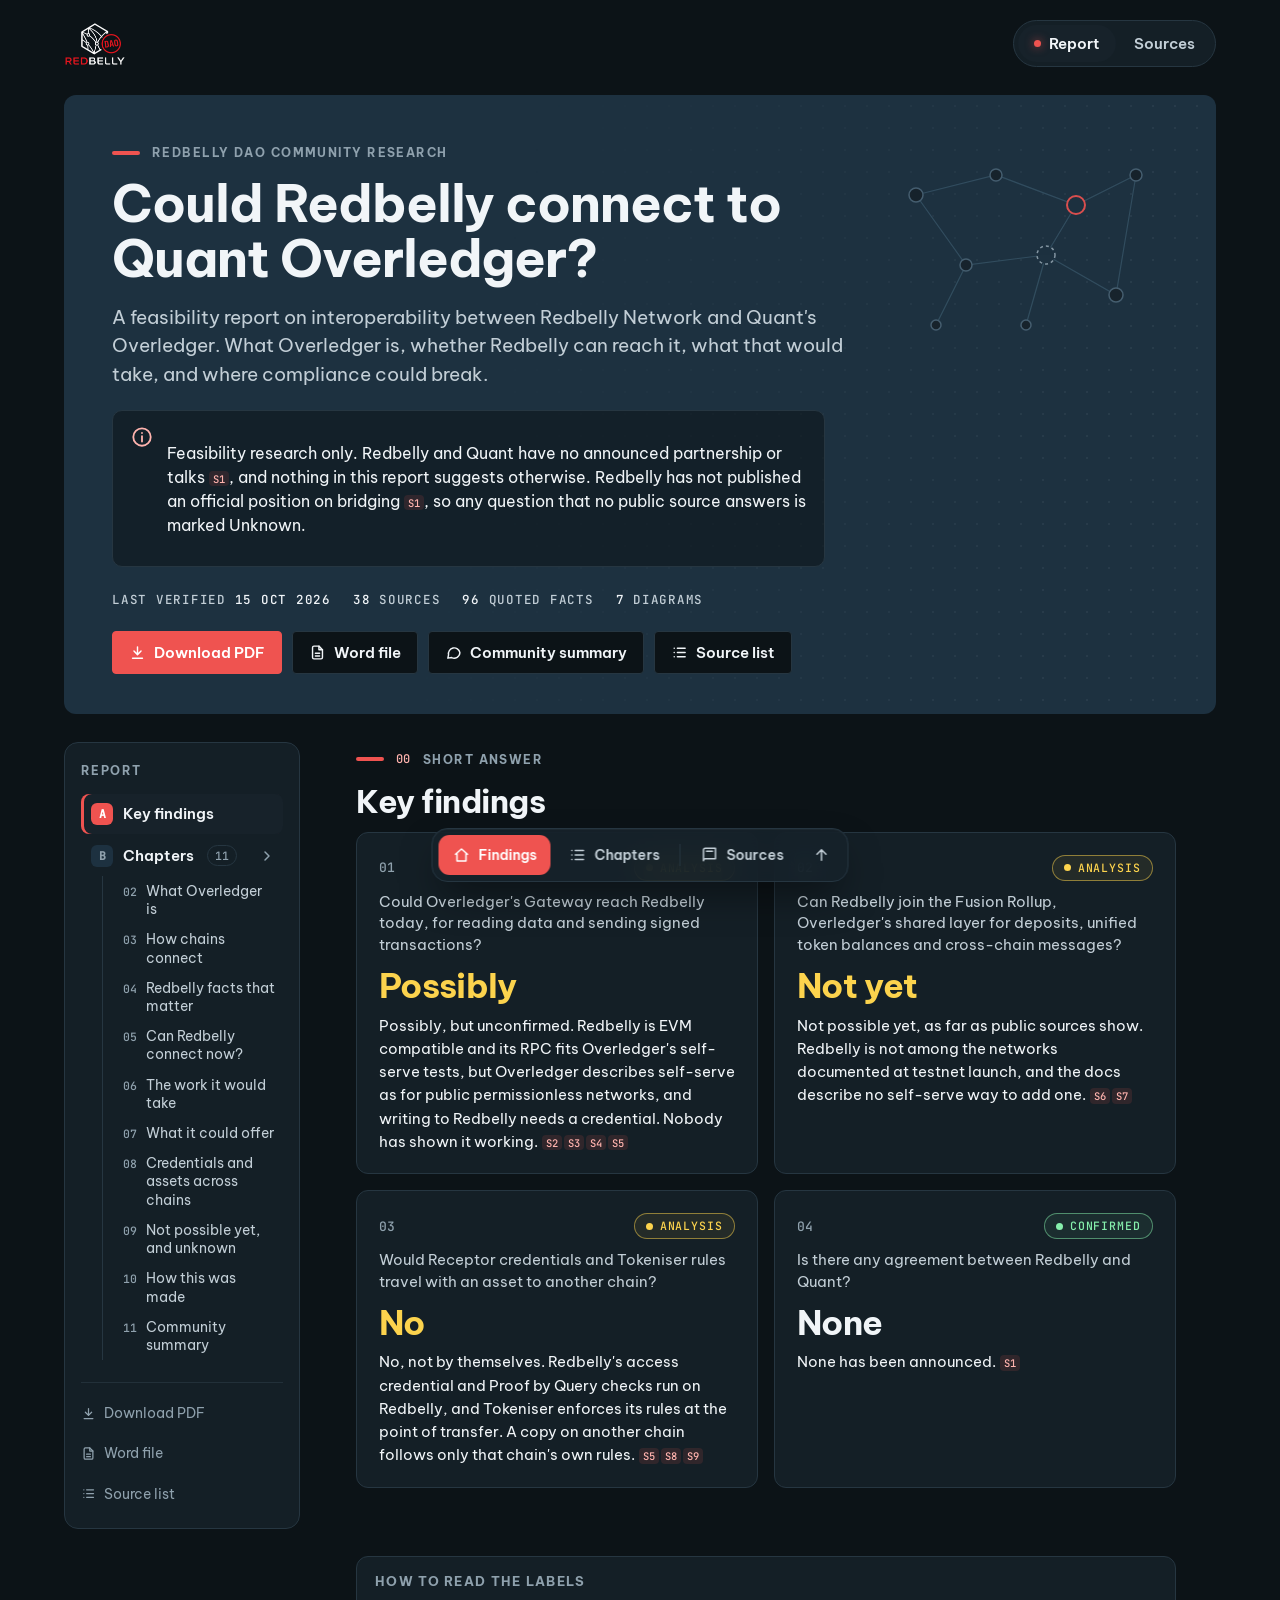
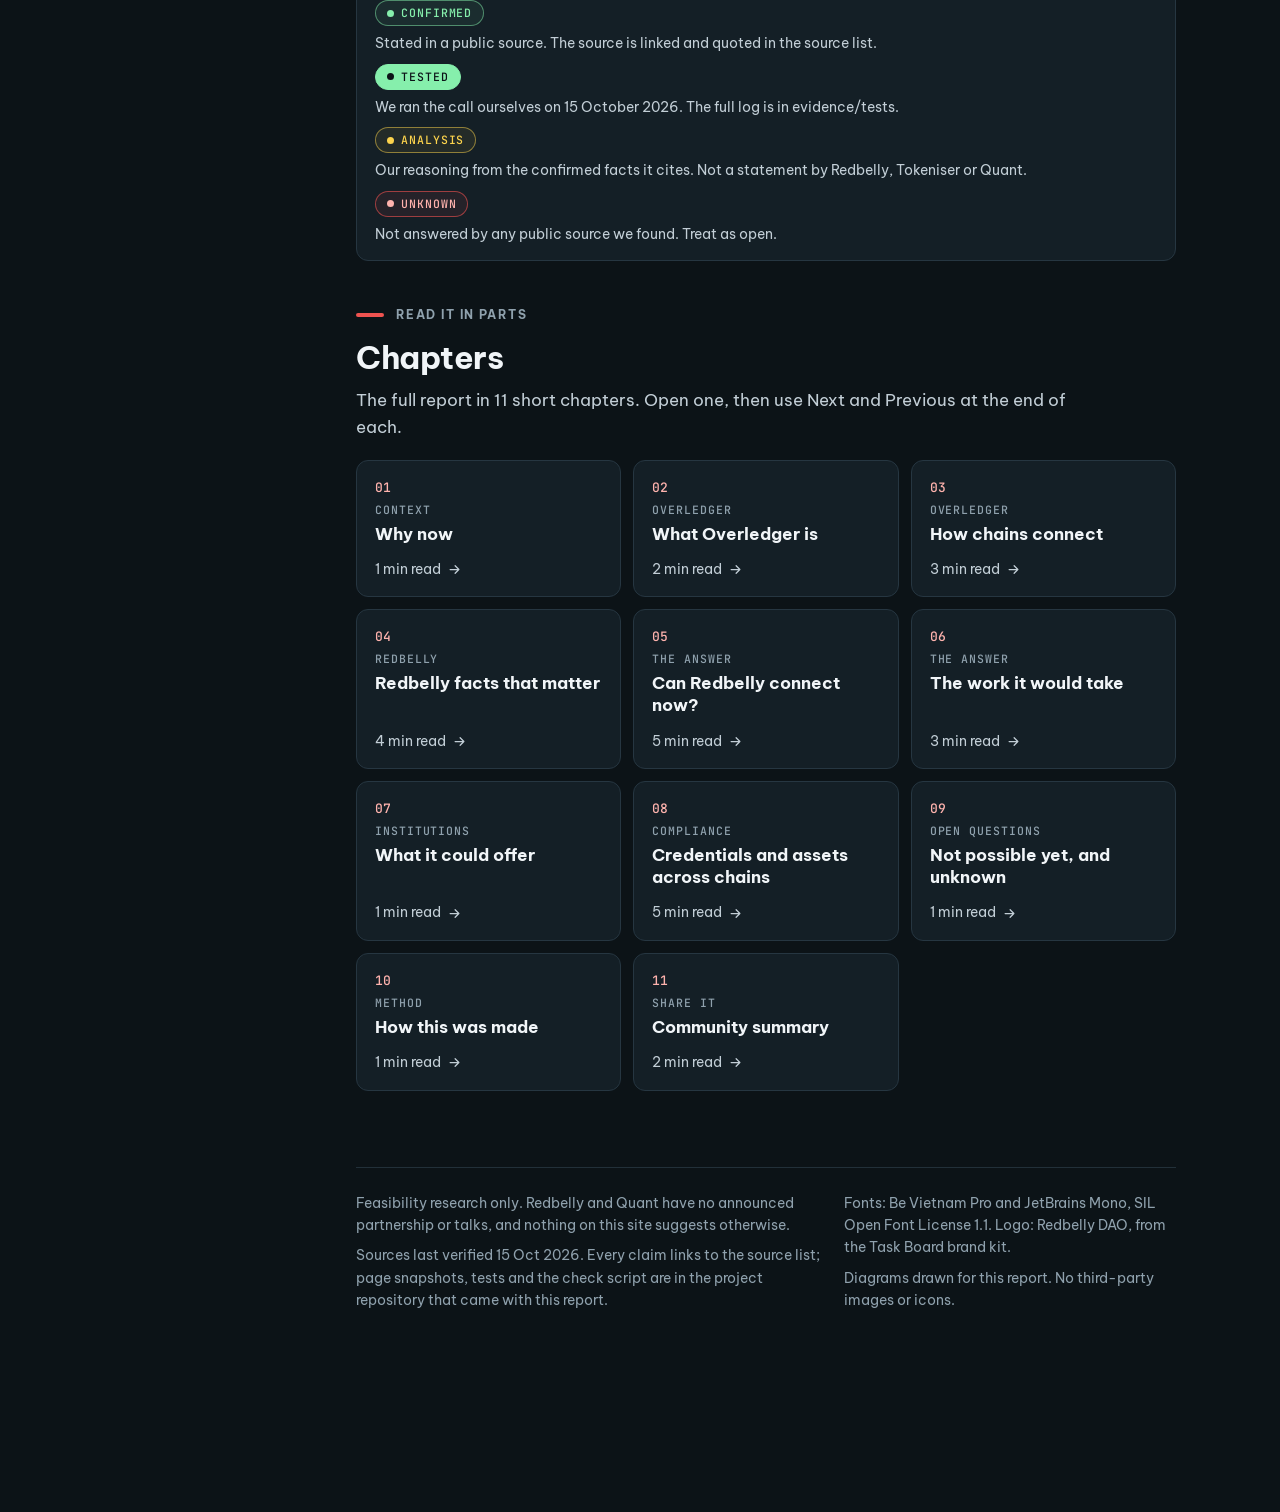
==== commit cd2766eb: "Two entry side menu with chapters as a sub list, a bottom navigation bar, and dots instead of icons " ====
--- a/public/index.html
+++ b/public/index.html
@@ -1,4 +1,4 @@
-<!doctype html><html lang="en-AU"><head><meta charset="utf-8"><meta name="viewport" content="width=device-width, initial-scale=1"><title>Could Redbelly connect to Quant Overledger? | Redbelly DAO research</title><meta name="description" content="A feasibility report on interoperability between Redbelly Network and Quant&#x27;s Overledger"><meta name="theme-color" content="#0c1317"><meta property="og:title" content="Could Redbelly connect to Quant Overledger? | Redbelly DAO research"><meta property="og:description" content="A feasibility report on interoperability between Redbelly Network and Quant&#x27;s Overledger"><meta property="og:type" content="article"><link rel="icon" href="brand/dao-logo-on-dark.png"><link rel="preload" href="fonts/be-vietnam-pro-latin-400-normal.woff2" as="font" type="font/woff2" crossorigin><link rel="stylesheet" href="site.css?v=542ec664a6"></head><body><div class="progress" aria-hidden="true"><span></span></div><header class="top"><a class="brand" href="index.html"><img src="brand/dao-logo-on-dark.png" alt="Redbelly DAO" width="62" height="44"></a><nav aria-label="Pages"><a href="index.html" aria-current="page">Report</a><a href="sources.html">Sources</a></nav></header><main id="main"><section class="hero" aria-labelledby="title"><svg class="hero-art" viewBox="0 0 300 220" aria-hidden="true" focusable="false"><g stroke="#345062" stroke-width="1.2" fill="none"><path d="M40 60L120 40L200 70L260 40M40 60L90 130L170 120L200 70M90 130L60 190M170 120L240 160L260 40M170 120L150 190"/></g><g fill="#17222a" stroke="#4a6375" stroke-width="1.5"><circle cx="40" cy="60" r="7"/><circle cx="120" cy="40" r="6"/><circle cx="260" cy="40" r="6"/><circle cx="90" cy="130" r="6"/><circle cx="60" cy="190" r="5"/><circle cx="240" cy="160" r="7"/><circle cx="150" cy="190" r="5"/></g><circle cx="200" cy="70" r="9" fill="#1d3140" stroke="#EF5350" stroke-width="2"/><circle cx="170" cy="120" r="9" fill="#1d3140" stroke="#8fa1ad" stroke-width="1.5" stroke-dasharray="3 3"/></svg><p class="kicker"><span class="bar"></span>Redbelly DAO community research</p><h1 id="title">Could Redbelly connect to Quant Overledger?</h1><p class="lead">A feasibility report on interoperability between Redbelly Network and Quant&#x27;s Overledger. What Overledger is, whether Redbelly can reach it, what that would take, and where compliance could break.</p><div class="notice"><svg viewBox="0 0 24 24" fill="none" stroke="currentColor" stroke-width="2" stroke-linecap="round" aria-hidden="true"><circle cx="12" cy="12" r="9.5"/><path d="M12 11v6M12 7.5v.1"/></svg><p>Feasibility research only. Redbelly and Quant have no announced partnership or talks<sup class="cite"><a href="sources.html#s1" data-n="1" data-f="no-talks" aria-label="Source 1">S1</a></sup>, and nothing in this report suggests otherwise. Redbelly has not published an official position on bridging<sup class="cite"><a href="sources.html#s1" data-n="1" data-f="no-bridge-position" aria-label="Source 1">S1</a></sup>, so any question that no public source answers is marked Unknown.</p></div><p class="meta-row"><span>Last verified <b>15 Oct 2026</b></span><span><b>38</b> sources</span><span><b>96</b> quoted facts</span><span><b>7</b> diagrams</span></p><div class="actions"><a class="btn primary" href="downloads/redbelly-overledger-feasibility-report.pdf"><svg viewBox="0 0 24 24" fill="none" stroke="currentColor" stroke-width="2" stroke-linecap="round" stroke-linejoin="round" aria-hidden="true"><path d="M12 4v11M7 10l5 5 5-5M5 20h14"/></svg>Download PDF</a><a class="btn" href="downloads/redbelly-overledger-feasibility-report.docx"><svg viewBox="0 0 24 24" fill="none" stroke="currentColor" stroke-width="2" stroke-linecap="round" stroke-linejoin="round" aria-hidden="true"><path d="M14 3H7a2 2 0 0 0-2 2v14a2 2 0 0 0 2 2h10a2 2 0 0 0 2-2V8z"/><path d="M14 3v5h5M9 13h6M9 17h6"/></svg>Word file</a><a class="btn" href="#summary"><svg viewBox="0 0 24 24" fill="none" stroke="currentColor" stroke-width="2" stroke-linecap="round" stroke-linejoin="round" aria-hidden="true"><path d="M21 12a8 8 0 0 1-11.6 7.1L4 20l1-4.6A8 8 0 1 1 21 12z"/></svg>Community summary</a><a class="btn" href="sources.html"><svg viewBox="0 0 24 24" fill="none" stroke="currentColor" stroke-width="2" stroke-linecap="round" aria-hidden="true"><path d="M9 6h11M9 12h11M9 18h11M4.5 6h.1M4.5 12h.1M4.5 18h.1"/></svg>Source list</a></div></section><div class="layout"><aside class="toc" aria-label="On this page"><p class="toc-head">On this page</p><div class="toc-track"><span class="toc-fill"></span><span class="toc-ind"></span><ol><li><a href="#findings" data-t="findings"><span class="n">00</span><span>Key findings</span></a></li><li><a href="#why" data-t="why"><span class="n">01</span><span>Why now</span></a></li><li><a href="#overledger" data-t="overledger"><span class="n">02</span><span>What Overledger is</span></a></li><li><a href="#how-connect" data-t="how-connect"><span class="n">03</span><span>How chains connect</span></a></li><li><a href="#redbelly" data-t="redbelly"><span class="n">04</span><span>Redbelly facts that matter</span></a></li><li><a href="#now" data-t="now"><span class="n">05</span><span>Can Redbelly connect now?</span></a></li><li><a href="#work" data-t="work"><span class="n">06</span><span>The work it would take</span></a></li><li><a href="#offer" data-t="offer"><span class="n">07</span><span>What it could offer</span></a></li><li><a href="#compliance" data-t="compliance"><span class="n">08</span><span>Credentials and assets across chains</span></a></li><li><a href="#open" data-t="open"><span class="n">09</span><span>Not possible yet, and unknown</span></a></li><li><a href="#method" data-t="method"><span class="n">10</span><span>How this was made</span></a></li><li><a href="#summary" data-t="summary"><span class="n">11</span><span>Community summary</span></a></li></ol></div><div class="toc-links"><a href="downloads/redbelly-overledger-feasibility-report.pdf"><svg viewBox="0 0 24 24" fill="none" stroke="currentColor" stroke-width="2" stroke-linecap="round" stroke-linejoin="round" aria-hidden="true"><path d="M12 4v11M7 10l5 5 5-5M5 20h14"/></svg>Download PDF</a><a href="sources.html"><svg viewBox="0 0 24 24" fill="none" stroke="currentColor" stroke-width="2" stroke-linecap="round" aria-hidden="true"><path d="M9 6h11M9 12h11M9 18h11M4.5 6h.1M4.5 12h.1M4.5 18h.1"/></svg>Source list</a></div></aside><div class="content"><nav class="chips" aria-label="On this page"><ol><li><a href="#findings" data-t="findings"><span class="n">00</span>Key findings</a></li><li><a href="#why" data-t="why"><span class="n">01</span>Why now</a></li><li><a href="#overledger" data-t="overledger"><span class="n">02</span>What Overledger is</a></li><li><a href="#how-connect" data-t="how-connect"><span class="n">03</span>How chains connect</a></li><li><a href="#redbelly" data-t="redbelly"><span class="n">04</span>Redbelly facts that matter</a></li><li><a href="#now" data-t="now"><span class="n">05</span>Can Redbelly connect now?</a></li><li><a href="#work" data-t="work"><span class="n">06</span>The work it would take</a></li><li><a href="#offer" data-t="offer"><span class="n">07</span>What it could offer</a></li><li><a href="#compliance" data-t="compliance"><span class="n">08</span>Credentials and assets across chains</a></li><li><a href="#open" data-t="open"><span class="n">09</span>Not possible yet, and unknown</a></li><li><a href="#method" data-t="method"><span class="n">10</span>How this was made</a></li><li><a href="#summary" data-t="summary"><span class="n">11</span>Community summary</a></li></ol></nav><section class="s" id="findings" aria-labelledby="h-findings"><div class="rv"><p class="kicker"><span class="bar"></span><span class="num">00</span>Short answer</p><h2 id="h-findings">Key findings</h2></div><div class="verdicts"><article class="verdict rv analysis"><div class="vtop"><span class="vnum">01</span><span class="pill analysis"><span class="dot" aria-hidden="true"></span>Analysis</span></div><p class="q">Could Overledger&#x27;s Gateway reach Redbelly today, for reading data and sending signed transactions?</p><p class="big">Possibly</p><p class="a">Possibly, but unconfirmed. Redbelly is EVM compatible and its RPC fits Overledger&#x27;s self-serve tests, but Overledger describes self-serve as for public permissionless networks, and writing to Redbelly needs a credential. Nobody has shown it working.<sup class="cite"><a href="sources.html#s2" data-n="2" data-f="rb-evm" aria-label="Source 2">S2</a><a href="sources.html#s3" data-n="3" data-f="con-evm con-criteria con-selfserve-scope" aria-label="Source 3">S3</a><a href="sources.html#s4" data-n="4" data-f="t-chainid" aria-label="Source 4">S4</a><a href="sources.html#s5" data-n="5" data-f="rb-access" aria-label="Source 5">S5</a></sup></p></article><article class="verdict rv analysis"><div class="vtop"><span class="vnum">02</span><span class="pill analysis"><span class="dot" aria-hidden="true"></span>Analysis</span></div><p class="q">Can Redbelly join the Fusion Rollup, Overledger&#x27;s shared layer for deposits, unified token balances and cross-chain messages?</p><p class="big">Not yet</p><p class="a">Not possible yet, as far as public sources show. Redbelly is not among the networks documented at testnet launch, and the docs describe no self-serve way to add one.<sup class="cite"><a href="sources.html#s6" data-n="6" data-f="fus-connected fus-bridge-contracts" aria-label="Source 6">S6</a><a href="sources.html#s7" data-n="7" data-f="t-ol-auth" aria-label="Source 7">S7</a></sup></p></article><article class="verdict rv analysis"><div class="vtop"><span class="vnum">03</span><span class="pill analysis"><span class="dot" aria-hidden="true"></span>Analysis</span></div><p class="q">Would Receptor credentials and Tokeniser rules travel with an asset to another chain?</p><p class="big">No</p><p class="a">No, not by themselves. Redbelly&#x27;s access credential and Proof by Query checks run on Redbelly, and Tokeniser enforces its rules at the point of transfer. A copy on another chain follows only that chain&#x27;s own rules.<sup class="cite"><a href="sources.html#s5" data-n="5" data-f="rb-access" aria-label="Source 5">S5</a><a href="sources.html#s8" data-n="8" data-f="pbq-contract pbq-publish" aria-label="Source 8">S8</a><a href="sources.html#s9" data-n="9" data-f="tk-runs tk-point" aria-label="Source 9">S9</a></sup></p></article><article class="verdict rv none"><div class="vtop"><span class="vnum">04</span><span class="pill confirmed"><span class="dot" aria-hidden="true"></span>Confirmed</span></div><p class="q">Is there any agreement between Redbelly and Quant?</p><p class="big">None</p><p class="a">None has been announced.<sup class="cite"><a href="sources.html#s1" data-n="1" data-f="no-talks" aria-label="Source 1">S1</a></sup></p></article></div></section><div class="card rv legend-card"><div class="chead"><h3>How to read the labels</h3></div><ul class="legend"><li><span class="pill confirmed"><span class="dot" aria-hidden="true"></span>Confirmed</span><span>Stated in a public source. The source is linked and quoted in the source list.</span></li><li><span class="pill tested"><span class="dot" aria-hidden="true"></span>Tested</span><span>We ran the call ourselves on 15 October 2026. The full log is in evidence/tests.</span></li><li><span class="pill analysis"><span class="dot" aria-hidden="true"></span>Analysis</span><span>Our reasoning from the confirmed facts it cites. Not a statement by Redbelly, Tokeniser or Quant.</span></li><li><span class="pill unknown"><span class="dot" aria-hidden="true"></span>Unknown</span><span>Not answered by any public source we found. Treat as open.</span></li></ul></div><section class="s chapters" id="chapters" aria-labelledby="h-chapters"><div class="rv"><p class="kicker"><span class="bar"></span>Read it in parts</p><h2 id="h-chapters">Chapters</h2><p class="intro">The full report in 11 short chapters. Open one, then use Next and Previous at the end of each.</p></div><ol class="chap-grid"><li><a class="chap-card rv" href="#why"><span class="cn">01</span><span class="ck">Context</span><span class="ct">Why now</span><span class="cm">1 min read<svg viewBox="0 0 24 24" fill="none" stroke="currentColor" stroke-width="2" stroke-linecap="round" stroke-linejoin="round" aria-hidden="true"><path d="M5 12h14M13 6l6 6-6 6"/></svg></span></a></li><li><a class="chap-card rv" href="#overledger"><span class="cn">02</span><span class="ck">Overledger</span><span class="ct">What Overledger is</span><span class="cm">2 min read<svg viewBox="0 0 24 24" fill="none" stroke="currentColor" stroke-width="2" stroke-linecap="round" stroke-linejoin="round" aria-hidden="true"><path d="M5 12h14M13 6l6 6-6 6"/></svg></span></a></li><li><a class="chap-card rv" href="#how-connect"><span class="cn">03</span><span class="ck">Overledger</span><span class="ct">How chains connect</span><span class="cm">3 min read<svg viewBox="0 0 24 24" fill="none" stroke="currentColor" stroke-width="2" stroke-linecap="round" stroke-linejoin="round" aria-hidden="true"><path d="M5 12h14M13 6l6 6-6 6"/></svg></span></a></li><li><a class="chap-card rv" href="#redbelly"><span class="cn">04</span><span class="ck">Redbelly</span><span class="ct">Redbelly facts that matter</span><span class="cm">4 min read<svg viewBox="0 0 24 24" fill="none" stroke="currentColor" stroke-width="2" stroke-linecap="round" stroke-linejoin="round" aria-hidden="true"><path d="M5 12h14M13 6l6 6-6 6"/></svg></span></a></li><li><a class="chap-card rv" href="#now"><span class="cn">05</span><span class="ck">The answer</span><span class="ct">Can Redbelly connect now?</span><span class="cm">5 min read<svg viewBox="0 0 24 24" fill="none" stroke="currentColor" stroke-width="2" stroke-linecap="round" stroke-linejoin="round" aria-hidden="true"><path d="M5 12h14M13 6l6 6-6 6"/></svg></span></a></li><li><a class="chap-card rv" href="#work"><span class="cn">06</span><span class="ck">The answer</span><span class="ct">The work it would take</span><span class="cm">3 min read<svg viewBox="0 0 24 24" fill="none" stroke="currentColor" stroke-width="2" stroke-linecap="round" stroke-linejoin="round" aria-hidden="true"><path d="M5 12h14M13 6l6 6-6 6"/></svg></span></a></li><li><a class="chap-card rv" href="#offer"><span class="cn">07</span><span class="ck">Institutions</span><span class="ct">What it could offer</span><span class="cm">1 min read<svg viewBox="0 0 24 24" fill="none" stroke="currentColor" stroke-width="2" stroke-linecap="round" stroke-linejoin="round" aria-hidden="true"><path d="M5 12h14M13 6l6 6-6 6"/></svg></span></a></li><li><a class="chap-card rv" href="#compliance"><span class="cn">08</span><span class="ck">Compliance</span><span class="ct">Credentials and assets across chains</span><span class="cm">5 min read<svg viewBox="0 0 24 24" fill="none" stroke="currentColor" stroke-width="2" stroke-linecap="round" stroke-linejoin="round" aria-hidden="true"><path d="M5 12h14M13 6l6 6-6 6"/></svg></span></a></li><li><a class="chap-card rv" href="#open"><span class="cn">09</span><span class="ck">Open questions</span><span class="ct">Not possible yet, and unknown</span><span class="cm">1 min read<svg viewBox="0 0 24 24" fill="none" stroke="currentColor" stroke-width="2" stroke-linecap="round" stroke-linejoin="round" aria-hidden="true"><path d="M5 12h14M13 6l6 6-6 6"/></svg></span></a></li><li><a class="chap-card rv" href="#method"><span class="cn">10</span><span class="ck">Method</span><span class="ct">How this was made</span><span class="cm">1 min read<svg viewBox="0 0 24 24" fill="none" stroke="currentColor" stroke-width="2" stroke-linecap="round" stroke-linejoin="round" aria-hidden="true"><path d="M5 12h14M13 6l6 6-6 6"/></svg></span></a></li><li><a class="chap-card rv" href="#summary"><span class="cn">11</span><span class="ck">Share it</span><span class="ct">Community summary</span><span class="cm">2 min read<svg viewBox="0 0 24 24" fill="none" stroke="currentColor" stroke-width="2" stroke-linecap="round" stroke-linejoin="round" aria-hidden="true"><path d="M5 12h14M13 6l6 6-6 6"/></svg></span></a></li></ol></section><section class="s" id="why" aria-labelledby="h-why"><div class="chap-top"><a class="chap-all" href="#chapters"><svg viewBox="0 0 24 24" fill="none" stroke="currentColor" stroke-width="2" stroke-linecap="round" stroke-linejoin="round" aria-hidden="true"><path d="M19 12H5M11 6l-6 6 6 6"/></svg>All chapters</a><span class="chap-of">Chapter 1 of 11</span><span class="chap-meter" aria-hidden="true"><span style="width:9.1%"></span></span></div><div class="rv"><p class="kicker"><span class="bar"></span><span class="num">01</span>Context</p><h2 id="h-why">Why this question comes up now</h2></div><div class="card rv"><div class="chead"><span class="pill confirmed"><span class="dot" aria-hidden="true"></span>Confirmed</span></div><p>On 24 September 2026 The Clearing House said it selected Quant to power its On-Chain Money Initiative, a payments network for clearing and settling tokenised deposits between financial institutions<sup class="cite"><a href="sources.html#s10" data-n="10" data-f="tch-select" aria-label="Source 10">S10</a></sup>. Quant&#x27;s technology is to provide the network&#x27;s interoperability, orchestration and transaction management layer<sup class="cite"><a href="sources.html#s10" data-n="10" data-f="tch-layer" aria-label="Source 10">S10</a></sup>, with connectivity to existing payment systems such as RTP and CHIPS<sup class="cite"><a href="sources.html#s10" data-n="10" data-f="tch-fiat" aria-label="Source 10">S10</a></sup>. Quant&#x27;s own release says The Clearing House will use Quant&#x27;s technology to bring on-chain capabilities to its tokenised deposit network<sup class="cite"><a href="sources.html#s11" data-n="11" data-f="quant-use" aria-label="Source 11">S11</a></sup>.</p></div><div class="card rv"><div class="chead"><span class="pill confirmed"><span class="dot" aria-hidden="true"></span>Confirmed</span></div><p>The network is expected to be available to participating institutions in the first half of 2027, and details on participation and use cases are still to be announced<sup class="cite"><a href="sources.html#s10" data-n="10" data-f="tch-date" aria-label="Source 10">S10</a></sup>.</p></div><div class="card rv"><div class="chead"><span class="pill unknown"><span class="dot" aria-hidden="true"></span>Unknown</span></div><p>Neither announcement names any blockchain the network will use or connect to, and neither mentions Redbelly. No public source we found says whether it will connect to Redbelly or to any other specific chain<sup class="cite"><a href="sources.html#s10" data-n="10" data-f="tch-date" aria-label="Source 10">S10</a></sup>.</p></div><nav class="chap-nav" aria-label="Chapters"><a class="chap-prev" href="#chapters" rel="prev"><span class="dir"><svg viewBox="0 0 24 24" fill="none" stroke="currentColor" stroke-width="2" stroke-linecap="round" stroke-linejoin="round" aria-hidden="true"><path d="M19 12H5M11 6l-6 6 6 6"/></svg>Back to</span><span class="t">Key findings and chapters</span></a><a class="chap-next" href="#overledger" rel="next"><span class="dir">Next<svg viewBox="0 0 24 24" fill="none" stroke="currentColor" stroke-width="2" stroke-linecap="round" stroke-linejoin="round" aria-hidden="true"><path d="M5 12h14M13 6l6 6-6 6"/></svg></span><span class="t">What Overledger is</span></a></nav></section><section class="s" id="overledger" aria-labelledby="h-overledger"><div class="chap-top"><a class="chap-all" href="#chapters"><svg viewBox="0 0 24 24" fill="none" stroke="currentColor" stroke-width="2" stroke-linecap="round" stroke-linejoin="round" aria-hidden="true"><path d="M19 12H5M11 6l-6 6 6 6"/></svg>All chapters</a><span class="chap-of">Chapter 2 of 11</span><span class="chap-meter" aria-hidden="true"><span style="width:18.2%"></span></span></div><div class="rv"><p class="kicker"><span class="bar"></span><span class="num">02</span>Overledger</p><h2 id="h-overledger">What Overledger is</h2></div><div class="card rv"><div class="chead"><span class="pill confirmed"><span class="dot" aria-hidden="true"></span>Confirmed</span></div><p>Overledger is Quant&#x27;s platform for building applications that span more than one blockchain<sup class="cite"><a href="sources.html#s12" data-n="12" data-f="ol-what" aria-label="Source 12">S12</a></sup>. It has three foundations: a Gateway that authenticates clients and routes requests<sup class="cite"><a href="sources.html#s13" data-n="13" data-f="ol-gateway" aria-label="Source 13">S13</a></sup>; Connectors that put each chain&#x27;s own RPC protocol behind one common interface<sup class="cite"><a href="sources.html#s13" data-n="13" data-f="ol-connectors" aria-label="Source 13">S13</a></sup>; and the Fusion Rollup, a shared layer that anchors to several chains at once and supports deposits, withdrawals and cross-chain messages between them<sup class="cite"><a href="sources.html#s13" data-n="13" data-f="ol-fusion" aria-label="Source 13">S13</a></sup>.</p></div><figure class="fig rv" id="fig-stack"><div class="fhead"><div><div class="fk">Figure 1</div><p class="ft">Overledger in one picture</p></div><button class="zoom" type="button" aria-label="Open figure 1 full screen"><svg viewBox="0 0 24 24" fill="none" stroke="currentColor" stroke-width="2" stroke-linecap="round" stroke-linejoin="round" aria-hidden="true"><path d="M15 3h6v6M9 21H3v-6M21 3l-7 7M3 21l7-7"/></svg>Full screen</button></div><div class="art wide"><svg xmlns="http://www.w3.org/2000/svg" viewBox="0 0 960 708" role="img" aria-labelledby="stack-w-title stack-w-desc">
+<!doctype html><html lang="en-AU"><head><meta charset="utf-8"><meta name="viewport" content="width=device-width, initial-scale=1"><title>Could Redbelly connect to Quant Overledger? | Redbelly DAO research</title><meta name="description" content="A feasibility report on interoperability between Redbelly Network and Quant&#x27;s Overledger"><meta name="theme-color" content="#0c1317"><meta property="og:title" content="Could Redbelly connect to Quant Overledger? | Redbelly DAO research"><meta property="og:description" content="A feasibility report on interoperability between Redbelly Network and Quant&#x27;s Overledger"><meta property="og:type" content="article"><link rel="icon" href="brand/dao-logo-on-dark.png"><link rel="preload" href="fonts/be-vietnam-pro-latin-400-normal.woff2" as="font" type="font/woff2" crossorigin><link rel="stylesheet" href="site.css?v=e1e7f1de69"></head><body><div class="progress" aria-hidden="true"><span></span></div><header class="top"><a class="brand" href="index.html"><img src="brand/dao-logo-on-dark.png" alt="Redbelly DAO" width="62" height="44"></a><nav aria-label="Pages"><a href="index.html" aria-current="page">Report</a><a href="sources.html">Sources</a></nav></header><main id="main"><section class="hero" aria-labelledby="title"><svg class="hero-art" viewBox="0 0 300 220" aria-hidden="true" focusable="false"><g stroke="#345062" stroke-width="1.2" fill="none"><path d="M40 60L120 40L200 70L260 40M40 60L90 130L170 120L200 70M90 130L60 190M170 120L240 160L260 40M170 120L150 190"/></g><g fill="#17222a" stroke="#4a6375" stroke-width="1.5"><circle cx="40" cy="60" r="7"/><circle cx="120" cy="40" r="6"/><circle cx="260" cy="40" r="6"/><circle cx="90" cy="130" r="6"/><circle cx="60" cy="190" r="5"/><circle cx="240" cy="160" r="7"/><circle cx="150" cy="190" r="5"/></g><circle cx="200" cy="70" r="9" fill="#1d3140" stroke="#EF5350" stroke-width="2"/><circle cx="170" cy="120" r="9" fill="#1d3140" stroke="#8fa1ad" stroke-width="1.5" stroke-dasharray="3 3"/></svg><p class="kicker"><span class="bar"></span>Redbelly DAO community research</p><h1 id="title">Could Redbelly connect to Quant Overledger?</h1><p class="lead">A feasibility report on interoperability between Redbelly Network and Quant&#x27;s Overledger. What Overledger is, whether Redbelly can reach it, what that would take, and where compliance could break.</p><div class="notice"><svg viewBox="0 0 24 24" fill="none" stroke="currentColor" stroke-width="2" stroke-linecap="round" aria-hidden="true"><circle cx="12" cy="12" r="9.5"/><path d="M12 11v6M12 7.5v.1"/></svg><p>Feasibility research only. Redbelly and Quant have no announced partnership or talks<sup class="cite"><a href="sources.html#s1" data-n="1" data-f="no-talks" aria-label="Source 1">S1</a></sup>, and nothing in this report suggests otherwise. Redbelly has not published an official position on bridging<sup class="cite"><a href="sources.html#s1" data-n="1" data-f="no-bridge-position" aria-label="Source 1">S1</a></sup>, so any question that no public source answers is marked Unknown.</p></div><p class="meta-row"><span>Last verified <b>15 Oct 2026</b></span><span><b>38</b> sources</span><span><b>96</b> quoted facts</span><span><b>7</b> diagrams</span></p><div class="actions"><a class="btn primary" href="downloads/redbelly-overledger-feasibility-report.pdf"><svg viewBox="0 0 24 24" fill="none" stroke="currentColor" stroke-width="2" stroke-linecap="round" stroke-linejoin="round" aria-hidden="true"><path d="M12 4v11M7 10l5 5 5-5M5 20h14"/></svg>Download PDF</a><a class="btn" href="downloads/redbelly-overledger-feasibility-report.docx"><svg viewBox="0 0 24 24" fill="none" stroke="currentColor" stroke-width="2" stroke-linecap="round" stroke-linejoin="round" aria-hidden="true"><path d="M14 3H7a2 2 0 0 0-2 2v14a2 2 0 0 0 2 2h10a2 2 0 0 0 2-2V8z"/><path d="M14 3v5h5M9 13h6M9 17h6"/></svg>Word file</a><a class="btn" href="#summary"><svg viewBox="0 0 24 24" fill="none" stroke="currentColor" stroke-width="2" stroke-linecap="round" stroke-linejoin="round" aria-hidden="true"><path d="M21 12a8 8 0 0 1-11.6 7.1L4 20l1-4.6A8 8 0 1 1 21 12z"/></svg>Community summary</a><a class="btn" href="sources.html"><svg viewBox="0 0 24 24" fill="none" stroke="currentColor" stroke-width="2" stroke-linecap="round" aria-hidden="true"><path d="M9 6h11M9 12h11M9 18h11M4.5 6h.1M4.5 12h.1M4.5 18h.1"/></svg>Source list</a></div></section><div class="layout"><aside class="toc rnav" aria-label="Report contents"><p class="toc-head">Report</p><ol class="rn"><li><a class="rn-item" href="#findings" data-t="findings"><span class="rn-l">A</span><span class="rn-t">Key findings</span></a></li><li class="rn-group open"><div class="rn-row"><a class="rn-item" href="#chapters" data-t="chapters"><span class="rn-l">B</span><span class="rn-t">Chapters</span><span class="cnt">11</span></a><button class="rn-tog" type="button" aria-expanded="true" aria-controls="rn-sub" aria-label="Show or hide the chapters"><svg viewBox="0 0 24 24" fill="none" stroke="currentColor" stroke-width="2.2" stroke-linecap="round" stroke-linejoin="round" aria-hidden="true"><path d="M6 9l6 6 6-6"/></svg></button></div><ol class="rn-sub" id="rn-sub"><li><a href="#why" data-t="why"><span class="n">01</span><span>Why now</span></a></li><li><a href="#overledger" data-t="overledger"><span class="n">02</span><span>What Overledger is</span></a></li><li><a href="#how-connect" data-t="how-connect"><span class="n">03</span><span>How chains connect</span></a></li><li><a href="#redbelly" data-t="redbelly"><span class="n">04</span><span>Redbelly facts that matter</span></a></li><li><a href="#now" data-t="now"><span class="n">05</span><span>Can Redbelly connect now?</span></a></li><li><a href="#work" data-t="work"><span class="n">06</span><span>The work it would take</span></a></li><li><a href="#offer" data-t="offer"><span class="n">07</span><span>What it could offer</span></a></li><li><a href="#compliance" data-t="compliance"><span class="n">08</span><span>Credentials and assets across chains</span></a></li><li><a href="#open" data-t="open"><span class="n">09</span><span>Not possible yet, and unknown</span></a></li><li><a href="#method" data-t="method"><span class="n">10</span><span>How this was made</span></a></li><li><a href="#summary" data-t="summary"><span class="n">11</span><span>Community summary</span></a></li></ol></li></ol><div class="toc-links"><a href="downloads/redbelly-overledger-feasibility-report.pdf"><svg viewBox="0 0 24 24" fill="none" stroke="currentColor" stroke-width="2" stroke-linecap="round" stroke-linejoin="round" aria-hidden="true"><path d="M12 4v11M7 10l5 5 5-5M5 20h14"/></svg>Download PDF</a><a href="downloads/redbelly-overledger-feasibility-report.docx"><svg viewBox="0 0 24 24" fill="none" stroke="currentColor" stroke-width="2" stroke-linecap="round" stroke-linejoin="round" aria-hidden="true"><path d="M14 3H7a2 2 0 0 0-2 2v14a2 2 0 0 0 2 2h10a2 2 0 0 0 2-2V8z"/><path d="M14 3v5h5M9 13h6M9 17h6"/></svg>Word file</a><a href="sources.html"><svg viewBox="0 0 24 24" fill="none" stroke="currentColor" stroke-width="2" stroke-linecap="round" aria-hidden="true"><path d="M9 6h11M9 12h11M9 18h11M4.5 6h.1M4.5 12h.1M4.5 18h.1"/></svg>Source list</a></div></aside><div class="content"><section class="s" id="findings" aria-labelledby="h-findings"><div class="rv"><p class="kicker"><span class="bar"></span><span class="num">00</span>Short answer</p><h2 id="h-findings">Key findings</h2></div><div class="verdicts"><article class="verdict rv analysis"><div class="vtop"><span class="vnum">01</span><span class="pill analysis"><span class="dot" aria-hidden="true"></span>Analysis</span></div><p class="q">Could Overledger&#x27;s Gateway reach Redbelly today, for reading data and sending signed transactions?</p><p class="big">Possibly</p><p class="a">Possibly, but unconfirmed. Redbelly is EVM compatible and its RPC fits Overledger&#x27;s self-serve tests, but Overledger describes self-serve as for public permissionless networks, and writing to Redbelly needs a credential. Nobody has shown it working.<sup class="cite"><a href="sources.html#s2" data-n="2" data-f="rb-evm" aria-label="Source 2">S2</a><a href="sources.html#s3" data-n="3" data-f="con-evm con-criteria con-selfserve-scope" aria-label="Source 3">S3</a><a href="sources.html#s4" data-n="4" data-f="t-chainid" aria-label="Source 4">S4</a><a href="sources.html#s5" data-n="5" data-f="rb-access" aria-label="Source 5">S5</a></sup></p></article><article class="verdict rv analysis"><div class="vtop"><span class="vnum">02</span><span class="pill analysis"><span class="dot" aria-hidden="true"></span>Analysis</span></div><p class="q">Can Redbelly join the Fusion Rollup, Overledger&#x27;s shared layer for deposits, unified token balances and cross-chain messages?</p><p class="big">Not yet</p><p class="a">Not possible yet, as far as public sources show. Redbelly is not among the networks documented at testnet launch, and the docs describe no self-serve way to add one.<sup class="cite"><a href="sources.html#s6" data-n="6" data-f="fus-connected fus-bridge-contracts" aria-label="Source 6">S6</a><a href="sources.html#s7" data-n="7" data-f="t-ol-auth" aria-label="Source 7">S7</a></sup></p></article><article class="verdict rv analysis"><div class="vtop"><span class="vnum">03</span><span class="pill analysis"><span class="dot" aria-hidden="true"></span>Analysis</span></div><p class="q">Would Receptor credentials and Tokeniser rules travel with an asset to another chain?</p><p class="big">No</p><p class="a">No, not by themselves. Redbelly&#x27;s access credential and Proof by Query checks run on Redbelly, and Tokeniser enforces its rules at the point of transfer. A copy on another chain follows only that chain&#x27;s own rules.<sup class="cite"><a href="sources.html#s5" data-n="5" data-f="rb-access" aria-label="Source 5">S5</a><a href="sources.html#s8" data-n="8" data-f="pbq-contract pbq-publish" aria-label="Source 8">S8</a><a href="sources.html#s9" data-n="9" data-f="tk-runs tk-point" aria-label="Source 9">S9</a></sup></p></article><article class="verdict rv none"><div class="vtop"><span class="vnum">04</span><span class="pill confirmed"><span class="dot" aria-hidden="true"></span>Confirmed</span></div><p class="q">Is there any agreement between Redbelly and Quant?</p><p class="big">None</p><p class="a">None has been announced.<sup class="cite"><a href="sources.html#s1" data-n="1" data-f="no-talks" aria-label="Source 1">S1</a></sup></p></article></div></section><div class="card rv legend-card"><div class="chead"><h3>How to read the labels</h3></div><ul class="legend"><li><span class="pill confirmed"><span class="dot" aria-hidden="true"></span>Confirmed</span><span>Stated in a public source. The source is linked and quoted in the source list.</span></li><li><span class="pill tested"><span class="dot" aria-hidden="true"></span>Tested</span><span>We ran the call ourselves on 15 October 2026. The full log is in evidence/tests.</span></li><li><span class="pill analysis"><span class="dot" aria-hidden="true"></span>Analysis</span><span>Our reasoning from the confirmed facts it cites. Not a statement by Redbelly, Tokeniser or Quant.</span></li><li><span class="pill unknown"><span class="dot" aria-hidden="true"></span>Unknown</span><span>Not answered by any public source we found. Treat as open.</span></li></ul></div><section class="s chapters" id="chapters" aria-labelledby="h-chapters"><div class="rv"><p class="kicker"><span class="bar"></span>Read it in parts</p><h2 id="h-chapters">Chapters</h2><p class="intro">The full report in 11 short chapters. Open one, then use Next and Previous at the end of each.</p></div><ol class="chap-grid"><li><a class="chap-card rv" href="#why"><span class="cn">01</span><span class="ck">Context</span><span class="ct">Why now</span><span class="cm">1 min read<svg viewBox="0 0 24 24" fill="none" stroke="currentColor" stroke-width="2" stroke-linecap="round" stroke-linejoin="round" aria-hidden="true"><path d="M5 12h14M13 6l6 6-6 6"/></svg></span></a></li><li><a class="chap-card rv" href="#overledger"><span class="cn">02</span><span class="ck">Overledger</span><span class="ct">What Overledger is</span><span class="cm">2 min read<svg viewBox="0 0 24 24" fill="none" stroke="currentColor" stroke-width="2" stroke-linecap="round" stroke-linejoin="round" aria-hidden="true"><path d="M5 12h14M13 6l6 6-6 6"/></svg></span></a></li><li><a class="chap-card rv" href="#how-connect"><span class="cn">03</span><span class="ck">Overledger</span><span class="ct">How chains connect</span><span class="cm">3 min read<svg viewBox="0 0 24 24" fill="none" stroke="currentColor" stroke-width="2" stroke-linecap="round" stroke-linejoin="round" aria-hidden="true"><path d="M5 12h14M13 6l6 6-6 6"/></svg></span></a></li><li><a class="chap-card rv" href="#redbelly"><span class="cn">04</span><span class="ck">Redbelly</span><span class="ct">Redbelly facts that matter</span><span class="cm">4 min read<svg viewBox="0 0 24 24" fill="none" stroke="currentColor" stroke-width="2" stroke-linecap="round" stroke-linejoin="round" aria-hidden="true"><path d="M5 12h14M13 6l6 6-6 6"/></svg></span></a></li><li><a class="chap-card rv" href="#now"><span class="cn">05</span><span class="ck">The answer</span><span class="ct">Can Redbelly connect now?</span><span class="cm">5 min read<svg viewBox="0 0 24 24" fill="none" stroke="currentColor" stroke-width="2" stroke-linecap="round" stroke-linejoin="round" aria-hidden="true"><path d="M5 12h14M13 6l6 6-6 6"/></svg></span></a></li><li><a class="chap-card rv" href="#work"><span class="cn">06</span><span class="ck">The answer</span><span class="ct">The work it would take</span><span class="cm">3 min read<svg viewBox="0 0 24 24" fill="none" stroke="currentColor" stroke-width="2" stroke-linecap="round" stroke-linejoin="round" aria-hidden="true"><path d="M5 12h14M13 6l6 6-6 6"/></svg></span></a></li><li><a class="chap-card rv" href="#offer"><span class="cn">07</span><span class="ck">Institutions</span><span class="ct">What it could offer</span><span class="cm">1 min read<svg viewBox="0 0 24 24" fill="none" stroke="currentColor" stroke-width="2" stroke-linecap="round" stroke-linejoin="round" aria-hidden="true"><path d="M5 12h14M13 6l6 6-6 6"/></svg></span></a></li><li><a class="chap-card rv" href="#compliance"><span class="cn">08</span><span class="ck">Compliance</span><span class="ct">Credentials and assets across chains</span><span class="cm">5 min read<svg viewBox="0 0 24 24" fill="none" stroke="currentColor" stroke-width="2" stroke-linecap="round" stroke-linejoin="round" aria-hidden="true"><path d="M5 12h14M13 6l6 6-6 6"/></svg></span></a></li><li><a class="chap-card rv" href="#open"><span class="cn">09</span><span class="ck">Open questions</span><span class="ct">Not possible yet, and unknown</span><span class="cm">1 min read<svg viewBox="0 0 24 24" fill="none" stroke="currentColor" stroke-width="2" stroke-linecap="round" stroke-linejoin="round" aria-hidden="true"><path d="M5 12h14M13 6l6 6-6 6"/></svg></span></a></li><li><a class="chap-card rv" href="#method"><span class="cn">10</span><span class="ck">Method</span><span class="ct">How this was made</span><span class="cm">1 min read<svg viewBox="0 0 24 24" fill="none" stroke="currentColor" stroke-width="2" stroke-linecap="round" stroke-linejoin="round" aria-hidden="true"><path d="M5 12h14M13 6l6 6-6 6"/></svg></span></a></li><li><a class="chap-card rv" href="#summary"><span class="cn">11</span><span class="ck">Share it</span><span class="ct">Community summary</span><span class="cm">2 min read<svg viewBox="0 0 24 24" fill="none" stroke="currentColor" stroke-width="2" stroke-linecap="round" stroke-linejoin="round" aria-hidden="true"><path d="M5 12h14M13 6l6 6-6 6"/></svg></span></a></li></ol></section><section class="s" id="why" aria-labelledby="h-why"><div class="chap-top"><a class="chap-all" href="#chapters"><svg viewBox="0 0 24 24" fill="none" stroke="currentColor" stroke-width="2" stroke-linecap="round" stroke-linejoin="round" aria-hidden="true"><path d="M19 12H5M11 6l-6 6 6 6"/></svg>All chapters</a><span class="chap-of">Chapter 1 of 11</span><span class="chap-meter" aria-hidden="true"><span style="width:9.1%"></span></span></div><div class="rv"><p class="kicker"><span class="bar"></span><span class="num">01</span>Context</p><h2 id="h-why">Why this question comes up now</h2></div><div class="card rv"><div class="chead"><span class="pill confirmed"><span class="dot" aria-hidden="true"></span>Confirmed</span></div><p>On 24 September 2026 The Clearing House said it selected Quant to power its On-Chain Money Initiative, a payments network for clearing and settling tokenised deposits between financial institutions<sup class="cite"><a href="sources.html#s10" data-n="10" data-f="tch-select" aria-label="Source 10">S10</a></sup>. Quant&#x27;s technology is to provide the network&#x27;s interoperability, orchestration and transaction management layer<sup class="cite"><a href="sources.html#s10" data-n="10" data-f="tch-layer" aria-label="Source 10">S10</a></sup>, with connectivity to existing payment systems such as RTP and CHIPS<sup class="cite"><a href="sources.html#s10" data-n="10" data-f="tch-fiat" aria-label="Source 10">S10</a></sup>. Quant&#x27;s own release says The Clearing House will use Quant&#x27;s technology to bring on-chain capabilities to its tokenised deposit network<sup class="cite"><a href="sources.html#s11" data-n="11" data-f="quant-use" aria-label="Source 11">S11</a></sup>.</p></div><div class="card rv"><div class="chead"><span class="pill confirmed"><span class="dot" aria-hidden="true"></span>Confirmed</span></div><p>The network is expected to be available to participating institutions in the first half of 2027, and details on participation and use cases are still to be announced<sup class="cite"><a href="sources.html#s10" data-n="10" data-f="tch-date" aria-label="Source 10">S10</a></sup>.</p></div><div class="card rv"><div class="chead"><span class="pill unknown"><span class="dot" aria-hidden="true"></span>Unknown</span></div><p>Neither announcement names any blockchain the network will use or connect to, and neither mentions Redbelly. No public source we found says whether it will connect to Redbelly or to any other specific chain<sup class="cite"><a href="sources.html#s10" data-n="10" data-f="tch-date" aria-label="Source 10">S10</a></sup>.</p></div><nav class="chap-nav" aria-label="Chapters"><a class="chap-prev" href="#chapters" rel="prev"><span class="dir"><svg viewBox="0 0 24 24" fill="none" stroke="currentColor" stroke-width="2" stroke-linecap="round" stroke-linejoin="round" aria-hidden="true"><path d="M19 12H5M11 6l-6 6 6 6"/></svg>Back to</span><span class="t">Key findings and chapters</span></a><a class="chap-next" href="#overledger" rel="next"><span class="dir">Next<svg viewBox="0 0 24 24" fill="none" stroke="currentColor" stroke-width="2" stroke-linecap="round" stroke-linejoin="round" aria-hidden="true"><path d="M5 12h14M13 6l6 6-6 6"/></svg></span><span class="t">What Overledger is</span></a></nav></section><section class="s" id="overledger" aria-labelledby="h-overledger"><div class="chap-top"><a class="chap-all" href="#chapters"><svg viewBox="0 0 24 24" fill="none" stroke="currentColor" stroke-width="2" stroke-linecap="round" stroke-linejoin="round" aria-hidden="true"><path d="M19 12H5M11 6l-6 6 6 6"/></svg>All chapters</a><span class="chap-of">Chapter 2 of 11</span><span class="chap-meter" aria-hidden="true"><span style="width:18.2%"></span></span></div><div class="rv"><p class="kicker"><span class="bar"></span><span class="num">02</span>Overledger</p><h2 id="h-overledger">What Overledger is</h2></div><div class="card rv"><div class="chead"><span class="pill confirmed"><span class="dot" aria-hidden="true"></span>Confirmed</span></div><p>Overledger is Quant&#x27;s platform for building applications that span more than one blockchain<sup class="cite"><a href="sources.html#s12" data-n="12" data-f="ol-what" aria-label="Source 12">S12</a></sup>. It has three foundations: a Gateway that authenticates clients and routes requests<sup class="cite"><a href="sources.html#s13" data-n="13" data-f="ol-gateway" aria-label="Source 13">S13</a></sup>; Connectors that put each chain&#x27;s own RPC protocol behind one common interface<sup class="cite"><a href="sources.html#s13" data-n="13" data-f="ol-connectors" aria-label="Source 13">S13</a></sup>; and the Fusion Rollup, a shared layer that anchors to several chains at once and supports deposits, withdrawals and cross-chain messages between them<sup class="cite"><a href="sources.html#s13" data-n="13" data-f="ol-fusion" aria-label="Source 13">S13</a></sup>.</p></div><figure class="fig rv" id="fig-stack"><div class="fhead"><div><div class="fk">Figure 1</div><p class="ft">Overledger in one picture</p></div><button class="zoom" type="button" aria-label="Open figure 1 full screen"><svg viewBox="0 0 24 24" fill="none" stroke="currentColor" stroke-width="2" stroke-linecap="round" stroke-linejoin="round" aria-hidden="true"><path d="M15 3h6v6M9 21H3v-6M21 3l-7 7M3 21l7-7"/></svg>Full screen</button></div><div class="art wide"><svg xmlns="http://www.w3.org/2000/svg" viewBox="0 0 960 708" role="img" aria-labelledby="stack-w-title stack-w-desc">
   <title id="stack-w-title">Overledger in one picture</title>
   <desc id="stack-w-desc">An institution or app uses one login and one interface to reach the Overledger Gateway, which holds Connectors, Flow Apps and a Firewall, and Connectors reach the self-serve families and permissioned networks. The Fusion Rollup is a separate shared layer connected at testnet launch to Ethereum Sepolia, Polygon Amoy and the Quant permissioned Besu testnet, while Redbelly is not in the documented list.</desc>
   <defs>
@@ -461,7 +461,7 @@
   <rect x="44" y="46" width="18" height="4" rx="2" fill="#EF5350"/>
   <text x="70" y="54" font-family="JetBrains Mono, monospace" font-size="15" font-weight="500" letter-spacing="1.5" fill="#8fa1ad">READ</text>
   <rect x="128" y="36" width="112" height="26" rx="13" fill="#86EFAC"/>
-  <path transform="translate(140 42.4) scale(0.55)" d="M9 3h6M10 3v6l-5 9a2 2 0 0 0 1.8 3h10.4a2 2 0 0 0 1.8-3l-5-9V3" fill="none" stroke="#0c1317" stroke-width="3.6" stroke-linecap="round" stroke-linejoin="round"/>
+  <circle cx="146.6" cy="49.0" r="3.4" fill="#0c1317"/>
   <text x="162" y="54" font-family="JetBrains Mono, monospace" font-size="15" font-weight="500" letter-spacing="1.2" fill="#0c1317">TESTED</text>
   <rect x="44" y="82" width="360" height="116" rx="6" fill="#17222a" stroke="#263641" stroke-width="1.5"/>
   <text x="64" y="120" font-family="Be Vietnam Pro, sans-serif" font-size="19" font-weight="700" fill="#f1f5f8">Public RPC</text>
@@ -484,7 +484,7 @@
   <rect x="44" y="268" width="18" height="4" rx="2" fill="#EF5350"/>
   <text x="70" y="276" font-family="JetBrains Mono, monospace" font-size="15" font-weight="500" letter-spacing="1.5" fill="#8fa1ad">WRITE</text>
   <rect x="139" y="258" width="142" height="26" rx="13" fill="none" stroke="#86EFAC" stroke-width="1.5"/>
-  <path transform="translate(151 264.4) scale(0.55)" d="M5 12.5l4.5 4.5L19 7.5" fill="none" stroke="#86EFAC" stroke-width="3.8" stroke-linecap="round" stroke-linejoin="round"/>
+  <circle cx="157.6" cy="271.0" r="3.4" fill="#86EFAC"/>
   <text x="173" y="276" font-family="JetBrains Mono, monospace" font-size="15" font-weight="500" letter-spacing="1.2" fill="#86EFAC">CONFIRMED</text>
   <rect x="44" y="334" width="96" height="56" rx="6" fill="#17222a" stroke="#263641" stroke-width="1.5"/>
   <text x="92" y="368" text-anchor="middle" font-family="Be Vietnam Pro, sans-serif" font-size="17" font-weight="600" fill="#f1f5f8">Wallet</text>
@@ -534,7 +534,7 @@
   <rect x="26" y="40.5" width="18" height="4" rx="2" fill="#EF5350"/>
   <text x="52" y="48" font-family="JetBrains Mono, monospace" font-size="14" font-weight="500" letter-spacing="1.5" fill="#8fa1ad">READ</text>
   <rect x="106" y="31" width="102" height="24" rx="12" fill="#86EFAC"/>
-  <path transform="translate(117 37) scale(0.5)" d="M9 3h6M10 3v6l-5 9a2 2 0 0 0 1.8 3h10.4a2 2 0 0 0 1.8-3l-5-9V3" fill="none" stroke="#0c1317" stroke-width="3.8" stroke-linecap="round" stroke-linejoin="round"/>
+  <circle cx="123.0" cy="43.0" r="3.4" fill="#0c1317"/>
   <text x="137" y="47.8" font-family="JetBrains Mono, monospace" font-size="14" font-weight="500" letter-spacing="1.1" fill="#0c1317">TESTED</text>
   <rect x="26" y="72" width="348" height="106" rx="6" fill="#17222a" stroke="#263641" stroke-width="1.5"/>
   <text x="42" y="105" font-family="Be Vietnam Pro, sans-serif" font-size="17" font-weight="700" fill="#f1f5f8">Public RPC</text>
@@ -559,7 +559,7 @@
   <rect x="26" y="428.5" width="18" height="4" rx="2" fill="#EF5350"/>
   <text x="52" y="436" font-family="JetBrains Mono, monospace" font-size="14" font-weight="500" letter-spacing="1.5" fill="#8fa1ad">WRITE</text>
   <rect x="116" y="419" width="130" height="24" rx="12" fill="none" stroke="#86EFAC" stroke-width="1.5"/>
-  <path transform="translate(127 425) scale(0.5)" d="M5 12.5l4.5 4.5L19 7.5" fill="none" stroke="#86EFAC" stroke-width="4" stroke-linecap="round" stroke-linejoin="round"/>
+  <circle cx="133.0" cy="431.0" r="3.4" fill="#86EFAC"/>
   <text x="147" y="435.8" font-family="JetBrains Mono, monospace" font-size="14" font-weight="500" letter-spacing="1.1" fill="#86EFAC">CONFIRMED</text>
   <rect x="134" y="460" width="132" height="44" rx="6" fill="#17222a" stroke="#263641" stroke-width="1.5"/>
   <text x="200" y="487.5" text-anchor="middle" font-family="Be Vietnam Pro, sans-serif" font-size="16" font-weight="600" fill="#f1f5f8">Wallet</text>
@@ -607,7 +607,7 @@
 <text x="82" y="70" font-family="Be Vietnam Pro, sans-serif" font-size="20" font-weight="700" fill="#f1f5f8">Gateway access</text>
 <text font-family="Be Vietnam Pro, sans-serif" font-size="15" font-weight="400" fill="#c2ced6"><tspan x="38" y="104">read data, send self-signed</tspan><tspan x="38" dy="21">transactions</tspan></text>
 <rect x="38" y="145" width="224.6" height="26" rx="13" fill="none" stroke="#FCD34D" stroke-width="1.5"/>
-<g transform="translate(49 151.4) scale(0.55)" fill="none" stroke="#FCD34D" stroke-width="3.6" stroke-linecap="round" stroke-linejoin="round"><circle cx="12" cy="12" r="9"/><path d="M12 7.5v4.5l3 2"/></g>
+<circle cx="55.6" cy="158.0" r="3.4" fill="#FCD34D"/>
 <text x="69.2" y="163.4" font-family="JetBrains Mono, monospace" font-size="15" font-weight="500" fill="#FCD34D" letter-spacing="1.2">POSSIBLY, UNTESTED</text>
 <rect x="280" y="30" width="642" height="236" rx="6" fill="#17222a" stroke="#263641" stroke-width="1.5"/>
 <line x1="557" y1="48" x2="557" y2="248" stroke="#263641" stroke-width="1.5"/>
@@ -638,7 +638,7 @@
 <text x="82" y="330" font-family="Be Vietnam Pro, sans-serif" font-size="20" font-weight="700" fill="#f1f5f8">Flow Apps</text>
 <text font-family="Be Vietnam Pro, sans-serif" font-size="15" font-weight="400" fill="#c2ced6"><tspan x="38" y="364">Quant workflows</tspan><tspan x="38" dy="21">such as signing</tspan></text>
 <rect x="38" y="405" width="112.4" height="26" rx="13" fill="none" stroke="#EF5350" stroke-width="1.5"/>
-<g transform="translate(49 411.4) scale(0.55)" fill="none" stroke="#ffb3ae" stroke-width="3.6" stroke-linecap="round" stroke-linejoin="round"><circle cx="12" cy="12" r="9"/><path d="M9.5 9.5a2.5 2.5 0 1 1 3.5 2.3c-.6.3-1 .9-1 1.6v.6M12 17.2v.1"/></g>
+<circle cx="55.6" cy="418.0" r="3.4" fill="#ffb3ae"/>
 <text x="69.2" y="423.4" font-family="JetBrains Mono, monospace" font-size="15" font-weight="500" fill="#ffb3ae" letter-spacing="1.2">UNKNOWN</text>
 <rect x="280" y="290" width="642" height="151" rx="6" fill="#17222a" stroke="#263641" stroke-width="1.5"/>
 <text x="300" y="322" font-family="JetBrains Mono, monospace" font-size="15" font-weight="500" fill="#8fa1ad" letter-spacing="1.5">OPEN</text>
@@ -653,7 +653,7 @@
 <text x="82" y="539" font-family="Be Vietnam Pro, sans-serif" font-size="20" font-weight="700" fill="#f1f5f8">Fusion Rollup</text>
 <text font-family="Be Vietnam Pro, sans-serif" font-size="15" font-weight="400" fill="#c2ced6"><tspan x="38" y="573">deposits, unified balances,</tspan><tspan x="38" dy="21">cross-chain messages</tspan></text>
 <rect x="38" y="614" width="204.2" height="26" rx="13" fill="#EF5350" stroke="#EF5350" stroke-width="1.5"/>
-<g transform="translate(49 620.4) scale(0.55)" fill="none" stroke="#ffffff" stroke-width="4" stroke-linecap="round" stroke-linejoin="round"><path d="M6 6l12 12M18 6L6 18"/></g>
+<circle cx="55.6" cy="627.0" r="3.4" fill="#ffffff"/>
 <text x="69.2" y="632.4" font-family="JetBrains Mono, monospace" font-size="15" font-weight="500" fill="#ffffff" letter-spacing="1.2">NOT POSSIBLE YET</text>
 <rect x="280" y="499" width="642" height="223" rx="6" fill="#17222a" stroke="#263641" stroke-width="1.5"/>
 <line x1="557" y1="517" x2="557" y2="704" stroke="#263641" stroke-width="1.5"/>
@@ -681,7 +681,7 @@
 <text x="66" y="58" font-family="Be Vietnam Pro, sans-serif" font-size="17" font-weight="700" fill="#f1f5f8">Gateway access</text>
 <text font-family="Be Vietnam Pro, sans-serif" font-size="14" font-weight="400" fill="#c2ced6"><tspan x="28" y="88">read data, send self-signed transactions</tspan></text>
 <rect x="28" y="104" width="213.8" height="26" rx="13" fill="none" stroke="#FCD34D" stroke-width="1.5"/>
-<g transform="translate(39 110.4) scale(0.55)" fill="none" stroke="#FCD34D" stroke-width="3.6" stroke-linecap="round" stroke-linejoin="round"><circle cx="12" cy="12" r="9"/><path d="M12 7.5v4.5l3 2"/></g>
+<circle cx="45.6" cy="117.0" r="3.4" fill="#FCD34D"/>
 <text x="59.2" y="122.04" font-family="JetBrains Mono, monospace" font-size="14" font-weight="500" fill="#FCD34D" letter-spacing="1.2">POSSIBLY, UNTESTED</text>
 <rect x="28" y="150" width="344" height="375" rx="6" fill="#17222a" stroke="#263641" stroke-width="1.5"/>
 <text x="44" y="178" font-family="JetBrains Mono, monospace" font-size="14" font-weight="500" fill="#8fa1ad" letter-spacing="1.5">IN PLACE</text>
@@ -712,7 +712,7 @@
 <text x="66" y="575" font-family="Be Vietnam Pro, sans-serif" font-size="17" font-weight="700" fill="#f1f5f8">Flow Apps</text>
 <text font-family="Be Vietnam Pro, sans-serif" font-size="14" font-weight="400" fill="#c2ced6"><tspan x="28" y="605">Quant workflows such as signing</tspan></text>
 <rect x="28" y="621" width="108.2" height="26" rx="13" fill="none" stroke="#EF5350" stroke-width="1.5"/>
-<g transform="translate(39 627.4) scale(0.55)" fill="none" stroke="#ffb3ae" stroke-width="3.6" stroke-linecap="round" stroke-linejoin="round"><circle cx="12" cy="12" r="9"/><path d="M9.5 9.5a2.5 2.5 0 1 1 3.5 2.3c-.6.3-1 .9-1 1.6v.6M12 17.2v.1"/></g>
+<circle cx="45.6" cy="634.0" r="3.4" fill="#ffb3ae"/>
 <text x="59.2" y="639.04" font-family="JetBrains Mono, monospace" font-size="14" font-weight="500" fill="#ffb3ae" letter-spacing="1.2">UNKNOWN</text>
 <rect x="28" y="667" width="344" height="115" rx="6" fill="#17222a" stroke="#263641" stroke-width="1.5"/>
 <text x="44" y="695" font-family="JetBrains Mono, monospace" font-size="14" font-weight="500" fill="#8fa1ad" letter-spacing="1.5">OPEN</text>
@@ -727,7 +727,7 @@
 <text x="66" y="862" font-family="Be Vietnam Pro, sans-serif" font-size="17" font-weight="700" fill="#f1f5f8">Fusion Rollup</text>
 <text font-family="Be Vietnam Pro, sans-serif" font-size="14" font-weight="400" fill="#c2ced6"><tspan x="28" y="892">deposits, unified balances,</tspan><tspan x="28" dy="19">cross-chain messages</tspan></text>
 <rect x="28" y="927" width="194.6" height="26" rx="13" fill="#EF5350" stroke="#EF5350" stroke-width="1.5"/>
-<g transform="translate(39 933.4) scale(0.55)" fill="none" stroke="#ffffff" stroke-width="4" stroke-linecap="round" stroke-linejoin="round"><path d="M6 6l12 12M18 6L6 18"/></g>
+<circle cx="45.6" cy="940.0" r="3.4" fill="#ffffff"/>
 <text x="59.2" y="945.04" font-family="JetBrains Mono, monospace" font-size="14" font-weight="500" fill="#ffffff" letter-spacing="1.2">NOT POSSIBLE YET</text>
 <rect x="28" y="973" width="344" height="285" rx="6" fill="#17222a" stroke="#263641" stroke-width="1.5"/>
 <text x="44" y="1001" font-family="JetBrains Mono, monospace" font-size="14" font-weight="500" fill="#8fa1ad" letter-spacing="1.5">IN PLACE</text>
@@ -858,7 +858,7 @@
 <text x="42" y="396" font-family="Be Vietnam Pro, sans-serif" font-size="17" font-weight="500" fill="#f1f5f8">identity state published on Redbelly</text>
 <rect x="42" y="424" width="396" height="120" rx="6" fill="#1d3140" stroke="#EF5350" stroke-width="2"/>
 <rect x="60" y="442" width="125.6" height="26" rx="13" fill="none" stroke="#FCD34D" stroke-width="1.5"/>
-<g transform="translate(71 448) scale(0.583333)" fill="none" stroke="#FCD34D" stroke-width="3.43" stroke-linecap="round" stroke-linejoin="round"><path d="M4 19l5-6 4 3 7-9"/></g>
+<circle cx="78.0" cy="455.0" r="3.4" fill="#FCD34D"/>
 <text x="92" y="460.4" font-family="JetBrains Mono, monospace" font-size="15" font-weight="500" letter-spacing="1.2" fill="#FCD34D">ANALYSIS</text>
 <text font-family="Be Vietnam Pro, sans-serif" fill="#f1f5f8"><tspan x="60" y="496" font-size="17" font-weight="700" fill="#ffb3ae">Another chain:</tspan><tspan x="60" dy="24" font-size="16" fill="#c2ced6">only if the setup is rebuilt there</tspan></text>
 <rect x="500" y="166" width="440" height="400" rx="6" fill="#17222a" stroke="#263641" stroke-width="1.5"/>
@@ -874,7 +874,7 @@
 <text x="522" y="396" font-family="Be Vietnam Pro, sans-serif" font-size="17" font-weight="500" fill="#f1f5f8">the issuer&apos;s BBS+ signature</text>
 <rect x="522" y="424" width="396" height="120" rx="6" fill="#141f26" stroke="#FCD34D" stroke-width="1.5"/>
 <rect x="540" y="442" width="125.6" height="26" rx="13" fill="none" stroke="#FCD34D" stroke-width="1.5"/>
-<g transform="translate(551 448) scale(0.583333)" fill="none" stroke="#FCD34D" stroke-width="3.43" stroke-linecap="round" stroke-linejoin="round"><path d="M4 19l5-6 4 3 7-9"/></g>
+<circle cx="558.0" cy="455.0" r="3.4" fill="#FCD34D"/>
 <text x="572" y="460.4" font-family="JetBrains Mono, monospace" font-size="15" font-weight="500" letter-spacing="1.2" fill="#FCD34D">ANALYSIS</text>
 <text font-family="Be Vietnam Pro, sans-serif" fill="#f1f5f8"><tspan x="540" y="496" font-size="16" font-weight="600" fill="#f1f5f8">Could be checked anywhere in principle,</tspan><tspan x="540" dy="24" font-size="16" fill="#c2ced6">no such Overledger app foundday</tspan></text>
 <rect x="20" y="590" width="920" height="60" rx="6" fill="#0c1317" stroke="#223039" stroke-width="1.5"/>
@@ -904,7 +904,7 @@
 <text x="68" y="304" font-family="Be Vietnam Pro, sans-serif" font-size="15" font-weight="500" fill="#f1f5f8">identity state published on Redbelly</text>
 <rect x="64" y="326" width="312" height="104" rx="6" fill="#1d3140" stroke="#EF5350" stroke-width="2"/>
 <rect x="78" y="340" width="117.8" height="24" rx="12" fill="none" stroke="#FCD34D" stroke-width="1.5"/>
-<g transform="translate(88 345.5) scale(0.541667)" fill="none" stroke="#FCD34D" stroke-width="3.69" stroke-linecap="round" stroke-linejoin="round"><path d="M4 19l5-6 4 3 7-9"/></g>
+<circle cx="94.5" cy="352.0" r="3.4" fill="#FCD34D"/>
 <text x="108" y="357.0" font-family="JetBrains Mono, monospace" font-size="14" font-weight="500" letter-spacing="1.2" fill="#FCD34D">ANALYSIS</text>
 <text font-family="Be Vietnam Pro, sans-serif" fill="#f1f5f8"><tspan x="78" y="390" font-size="15" font-weight="700" fill="#ffb3ae">Another chain:</tspan><tspan x="78" dy="21" font-size="14" font-weight="400" fill="#c2ced6">only if the setup is rebuilt there</tspan></text>
 <rect x="52" y="464" width="336" height="328" rx="6" fill="#17222a" stroke="#263641" stroke-width="1.5"/>
@@ -920,7 +920,7 @@
 <text x="68" y="654" font-family="Be Vietnam Pro, sans-serif" font-size="15" font-weight="500" fill="#f1f5f8">the issuer&apos;s BBS+ signature</text>
 <rect x="64" y="676" width="312" height="104" rx="6" fill="#141f26" stroke="#FCD34D" stroke-width="1.5"/>
 <rect x="78" y="690" width="117.8" height="24" rx="12" fill="none" stroke="#FCD34D" stroke-width="1.5"/>
-<g transform="translate(88 695.5) scale(0.541667)" fill="none" stroke="#FCD34D" stroke-width="3.69" stroke-linecap="round" stroke-linejoin="round"><path d="M4 19l5-6 4 3 7-9"/></g>
+<circle cx="94.5" cy="702.0" r="3.4" fill="#FCD34D"/>
 <text x="108" y="707.0" font-family="JetBrains Mono, monospace" font-size="14" font-weight="500" letter-spacing="1.2" fill="#FCD34D">ANALYSIS</text>
 <text font-family="Be Vietnam Pro, sans-serif" fill="#f1f5f8"><tspan x="78" y="740" font-size="14" font-weight="600" fill="#f1f5f8">Could be checked anywhere in principle,</tspan><tspan x="78" dy="21" font-size="14" font-weight="400" fill="#c2ced6">no such Overledger app foundday</tspan></text>
 <circle cx="26" cy="88" r="3" fill="#8fa1ad"/>
@@ -992,7 +992,7 @@
 <rect x="40" y="400" width="18" height="4" rx="2" fill="#EF5350"/>
 <text x="66" y="408" font-family="JetBrains Mono, monospace" font-size="15" font-weight="500" letter-spacing="1.5" fill="#8fa1ad">BREAK POINTS</text>
 <rect x="206" y="390" width="128" height="26" rx="13" fill="none" stroke="#FCD34D" stroke-width="1.5"/>
-<g transform="translate(217 396.4) scale(0.55)" fill="none" stroke="#FCD34D" stroke-width="3.6" stroke-linecap="round" stroke-linejoin="round"><path d="M4 19l5-6 4 3 7-9"/></g>
+<circle cx="223.6" cy="403.0" r="3.4" fill="#FCD34D"/>
 <text x="237" y="408" font-family="JetBrains Mono, monospace" font-size="15" font-weight="500" letter-spacing="1.2" fill="#FCD34D">ANALYSIS</text>
 <circle cx="54" cy="455.0" r="12" fill="#EF5350"/>
 <text x="54" y="460.3" text-anchor="middle" font-family="JetBrains Mono, monospace" font-size="15" font-weight="500" fill="#ffffff">1</text>
@@ -1076,7 +1076,7 @@
 <rect x="24" y="809.5" width="18" height="4" rx="2" fill="#EF5350"/>
 <text x="50" y="817" font-family="JetBrains Mono, monospace" font-size="14" font-weight="500" letter-spacing="1.5" fill="#8fa1ad">BREAK POINTS</text>
 <rect x="184" y="799.5" width="118" height="26" rx="13" fill="none" stroke="#FCD34D" stroke-width="1.5"/>
-<g transform="translate(195 805.9) scale(0.55)" fill="none" stroke="#FCD34D" stroke-width="3.6" stroke-linecap="round" stroke-linejoin="round"><path d="M4 19l5-6 4 3 7-9"/></g>
+<circle cx="201.6" cy="812.5" r="3.4" fill="#FCD34D"/>
 <text x="214" y="817" font-family="JetBrains Mono, monospace" font-size="14" font-weight="500" letter-spacing="1.2" fill="#FCD34D">ANALYSIS</text>
 <circle cx="36" cy="859.0" r="11" fill="#EF5350"/>
 <text x="36" y="863.9" text-anchor="middle" font-family="JetBrains Mono, monospace" font-size="14" font-weight="500" fill="#ffffff">1</text>
@@ -1099,4 +1099,4 @@
 <circle cx="36" cy="1075.0" r="11" fill="#EF5350"/>
 <text x="36" y="1079.9" text-anchor="middle" font-family="JetBrains Mono, monospace" font-size="14" font-weight="500" fill="#ffffff">7</text>
 <text font-family="Be Vietnam Pro, sans-serif" font-size="14" font-weight="400" fill="#c2ced6"><tspan x="58" y="1080.0">Dispute window instead of</tspan><tspan x="58" dy="19">single round settlement</tspan></text>
-</svg></div><figcaption>Tokeniser enforces its rules on Redbelly at every transfer<sup class="cite"><a href="sources.html#s9" data-n="9" data-f="tk-point" aria-label="Source 9">S9</a><a href="sources.html#s29" data-n="29" data-f="tk-checks" aria-label="Source 29">S29</a></sup>. A bridge locks the asset and issues a copy elsewhere<sup class="cite"><a href="sources.html#s34" data-n="34" data-f="t08-pattern" aria-label="Source 34">S34</a></sup>, and the copy follows only the rules on that chain<sup class="cite"><a href="sources.html#s37" data-n="37" data-f="fw-binding" aria-label="Source 37">S37</a></sup>. The numbers match the list below<sup class="cite"><a href="sources.html#s6" data-n="6" data-f="fus-unify fus-dispute" aria-label="Source 6">S6</a><a href="sources.html#s9" data-n="9" data-f="tk-final" aria-label="Source 9">S9</a><a href="sources.html#s30" data-n="30" data-f="tk-register" aria-label="Source 30">S30</a><a href="sources.html#s31" data-n="31" data-f="tk-locked" aria-label="Source 31">S31</a><a href="sources.html#s37" data-n="37" data-f="fw-token-gov" aria-label="Source 37">S37</a></sup>.</figcaption></figure><div class="card rv"><div class="chead"><span class="pill analysis"><span class="dot" aria-hidden="true"></span>Analysis</span><h3>Where compliance could break</h3></div><ol class="breaks"><li>A copy on another chain without eligibility checks could be passed to someone who never proved eligibility on Redbelly<sup class="cite"><a href="sources.html#s9" data-n="9" data-f="tk-point" aria-label="Source 9">S9</a></sup>.</li><li>Two lists of who is allowed: Receptor credentials on Redbelly<sup class="cite"><a href="sources.html#s5" data-n="5" data-f="rb-access" aria-label="Source 5">S5</a></sup> and Overledger&#x27;s allowlists<sup class="cite"><a href="sources.html#s37" data-n="37" data-f="fw-binding" aria-label="Source 37">S37</a></sup>. If they drift apart, one system allows what the other refuses.</li><li>A revoked credential on Redbelly<sup class="cite"><a href="sources.html#s5" data-n="5" data-f="rb-access" aria-label="Source 5">S5</a></sup> does not reach a copy held elsewhere unless someone updates the other list<sup class="cite"><a href="sources.html#s37" data-n="37" data-f="fw-binding" aria-label="Source 37">S37</a></sup>.</li><li>Merged balances<sup class="cite"><a href="sources.html#s6" data-n="6" data-f="fus-unify" aria-label="Source 6">S6</a></sup> could mix a restricted asset with an unrestricted copy of the same asset.</li><li>The list of tokens that may cross the Fusion bridge is set by Quant&#x27;s governance<sup class="cite"><a href="sources.html#s37" data-n="37" data-f="fw-token-gov" aria-label="Source 37">S37</a></sup>, not by the issuer.</li><li>The register is kept on Redbelly in real time<sup class="cite"><a href="sources.html#s30" data-n="30" data-f="tk-register" aria-label="Source 30">S30</a></sup>. Units held on another chain, or locked in a bridge<sup class="cite"><a href="sources.html#s31" data-n="31" data-f="tk-locked" aria-label="Source 31">S31</a></sup>, need clear treatment in that register.</li><li>Settlement timing changes: rollup withdrawals wait for a dispute window<sup class="cite"><a href="sources.html#s6" data-n="6" data-f="fus-dispute" aria-label="Source 6">S6</a></sup>, while Redbelly is final in one round<sup class="cite"><a href="sources.html#s9" data-n="9" data-f="tk-final" aria-label="Source 9">S9</a></sup>.</li></ol></div><div class="card rv"><div class="chead"><span class="pill analysis"><span class="dot" aria-hidden="true"></span>Analysis</span></div><p>The lowest risk pattern is for regulated assets to stay on Redbelly and for Overledger to carry only instructions and data at Level 1, so that every transfer still meets Redbelly&#x27;s checks<sup class="cite"><a href="sources.html#s3" data-n="3" data-f="con-forward" aria-label="Source 3">S3</a><a href="sources.html#s5" data-n="5" data-f="rb-access" aria-label="Source 5">S5</a><a href="sources.html#s9" data-n="9" data-f="tk-point" aria-label="Source 9">S9</a></sup>.</p></div><nav class="chap-nav" aria-label="Chapters"><a class="chap-prev" href="#offer" rel="prev"><span class="dir"><svg viewBox="0 0 24 24" fill="none" stroke="currentColor" stroke-width="2" stroke-linecap="round" stroke-linejoin="round" aria-hidden="true"><path d="M19 12H5M11 6l-6 6 6 6"/></svg>Previous</span><span class="t">What it could offer</span></a><a class="chap-next" href="#open" rel="next"><span class="dir">Next<svg viewBox="0 0 24 24" fill="none" stroke="currentColor" stroke-width="2" stroke-linecap="round" stroke-linejoin="round" aria-hidden="true"><path d="M5 12h14M13 6l6 6-6 6"/></svg></span><span class="t">Not possible yet, and unknown</span></a></nav></section><section class="s" id="open" aria-labelledby="h-open"><div class="chap-top"><a class="chap-all" href="#chapters"><svg viewBox="0 0 24 24" fill="none" stroke="currentColor" stroke-width="2" stroke-linecap="round" stroke-linejoin="round" aria-hidden="true"><path d="M19 12H5M11 6l-6 6 6 6"/></svg>All chapters</a><span class="chap-of">Chapter 9 of 11</span><span class="chap-meter" aria-hidden="true"><span style="width:81.8%"></span></span></div><div class="rv"><p class="kicker"><span class="bar"></span><span class="num">09</span>Open questions</p><h2 id="h-open">Not possible yet, and unknown</h2></div><table class="tbl rv"><thead><tr><th scope="col">Question</th><th scope="col">Answer today</th></tr></thead><tbody><tr><td>Joining the Fusion Rollup</td><td><span class="pill notyet"><span class="dot" aria-hidden="true"></span>Not possible yet</span><span class="why">As far as public sources show<sup class="cite"><a href="sources.html#s6" data-n="6" data-f="fus-connected fus-bridge-contracts" aria-label="Source 6">S6</a><a href="sources.html#s7" data-n="7" data-f="t-ol-auth" aria-label="Source 7">S7</a></sup></span></td></tr><tr><td>Receptor credentials recognised by Overledger&#x27;s firewall</td><td><span class="pill notyet"><span class="dot" aria-hidden="true"></span>Not possible yet</span><span class="why">No documented link<sup class="cite"><a href="sources.html#s5" data-n="5" data-f="rb-access" aria-label="Source 5">S5</a><a href="sources.html#s37" data-n="37" data-f="fw-binding" aria-label="Source 37">S37</a></sup></span></td></tr><tr><td>Tokeniser rules enforced on copies held on other chains</td><td><span class="pill notyet"><span class="dot" aria-hidden="true"></span>Not possible yet</span><span class="why">Only the destination&#x27;s rules apply<sup class="cite"><a href="sources.html#s9" data-n="9" data-f="tk-point" aria-label="Source 9">S9</a><a href="sources.html#s34" data-n="34" data-f="t08-pattern" aria-label="Source 34">S34</a></sup></span></td></tr><tr><td>Whether Overledger treats Redbelly as self-serve or engagement</td><td><span class="pill unknown"><span class="dot" aria-hidden="true"></span>Unknown</span><span class="why">Writing to Redbelly needs a credential<sup class="cite"><a href="sources.html#s3" data-n="3" data-f="con-selfserve-scope" aria-label="Source 3">S3</a><a href="sources.html#s5" data-n="5" data-f="rb-access" aria-label="Source 5">S5</a><a href="sources.html#s13" data-n="13" data-f="ol-permissioned" aria-label="Source 13">S13</a></sup></span></td></tr><tr><td>Whether Redbelly passes Overledger&#x27;s EVM health check</td><td><span class="pill unknown"><span class="dot" aria-hidden="true"></span>Unknown</span><span class="why">Needs a test with an account<sup class="cite"><a href="sources.html#s3" data-n="3" data-f="con-health" aria-label="Source 3">S3</a><a href="sources.html#s4" data-n="4" data-f="t-netversion" aria-label="Source 4">S4</a></sup></span></td></tr><tr><td>Whether Redbelly is already in Overledger&#x27;s live network list</td><td><span class="pill unknown"><span class="dot" aria-hidden="true"></span>Unknown</span><span class="why">The lists need an API key<sup class="cite"><a href="sources.html#s7" data-n="7" data-f="t-ol-auth-all t-ol-auth" aria-label="Source 7">S7</a></sup></span></td></tr><tr><td>Whether Flow Apps work with Redbelly</td><td><span class="pill unknown"><span class="dot" aria-hidden="true"></span>Unknown</span><span class="why">Catalogue not public<sup class="cite"><a href="sources.html#s14" data-n="14" data-f="flow-not-listed" aria-label="Source 14">S14</a></sup></span></td></tr><tr><td>Which chains The Clearing House network will reach</td><td><span class="pill unknown"><span class="dot" aria-hidden="true"></span>Unknown</span><span class="why"><sup class="cite"><a href="sources.html#s10" data-n="10" data-f="tch-date" aria-label="Source 10">S10</a></sup></span></td></tr><tr><td>Redbelly&#x27;s position on bridging or on Overledger</td><td><span class="pill unknown"><span class="dot" aria-hidden="true"></span>Unknown</span><span class="why">Nothing published<sup class="cite"><a href="sources.html#s1" data-n="1" data-f="no-bridge-position" aria-label="Source 1">S1</a></sup></span></td></tr><tr><td>Any plan by Redbelly or Quant to connect</td><td><span class="pill none"><span class="dot" aria-hidden="true"></span>None announced</span><span class="why"><sup class="cite"><a href="sources.html#s1" data-n="1" data-f="no-talks" aria-label="Source 1">S1</a></sup></span></td></tr></tbody></table><nav class="chap-nav" aria-label="Chapters"><a class="chap-prev" href="#compliance" rel="prev"><span class="dir"><svg viewBox="0 0 24 24" fill="none" stroke="currentColor" stroke-width="2" stroke-linecap="round" stroke-linejoin="round" aria-hidden="true"><path d="M19 12H5M11 6l-6 6 6 6"/></svg>Previous</span><span class="t">Credentials and assets across chains</span></a><a class="chap-next" href="#method" rel="next"><span class="dir">Next<svg viewBox="0 0 24 24" fill="none" stroke="currentColor" stroke-width="2" stroke-linecap="round" stroke-linejoin="round" aria-hidden="true"><path d="M5 12h14M13 6l6 6-6 6"/></svg></span><span class="t">How this was made</span></a></nav></section><section class="s" id="method" aria-labelledby="h-method"><div class="chap-top"><a class="chap-all" href="#chapters"><svg viewBox="0 0 24 24" fill="none" stroke="currentColor" stroke-width="2" stroke-linecap="round" stroke-linejoin="round" aria-hidden="true"><path d="M19 12H5M11 6l-6 6 6 6"/></svg>All chapters</a><span class="chap-of">Chapter 10 of 11</span><span class="chap-meter" aria-hidden="true"><span style="width:90.9%"></span></span></div><div class="rv"><p class="kicker"><span class="bar"></span><span class="num">10</span>Method</p><h2 id="h-method">How this report was made and how to check it</h2></div><div class="card rv method"><div class="chead"><span class="pill none"><span class="dot" aria-hidden="true"></span>How it was done</span></div><p>Every source page was saved as a text snapshot on 15 October 2026, with its address, capture time and SHA-256 hash in evidence/manifest.json. Each factual claim cites a fact, and each fact quotes its source word for word. The script scripts/check.py confirms that every quote is in its snapshot, that every Confirmed paragraph cites a source, and that the text has no partnership wording, no investment language, no dashes and no emoji. We ran the RPC and API calls ourselves, and kept the full output in evidence/tests. We did not create an Overledger account, so nothing here was tested inside Overledger.</p></div><nav class="chap-nav" aria-label="Chapters"><a class="chap-prev" href="#open" rel="prev"><span class="dir"><svg viewBox="0 0 24 24" fill="none" stroke="currentColor" stroke-width="2" stroke-linecap="round" stroke-linejoin="round" aria-hidden="true"><path d="M19 12H5M11 6l-6 6 6 6"/></svg>Previous</span><span class="t">Not possible yet, and unknown</span></a><a class="chap-next" href="#summary" rel="next"><span class="dir">Next<svg viewBox="0 0 24 24" fill="none" stroke="currentColor" stroke-width="2" stroke-linecap="round" stroke-linejoin="round" aria-hidden="true"><path d="M5 12h14M13 6l6 6-6 6"/></svg></span><span class="t">Community summary</span></a></nav></section><section class="s" id="summary" aria-labelledby="h-summary"><div class="chap-top"><a class="chap-all" href="#chapters"><svg viewBox="0 0 24 24" fill="none" stroke="currentColor" stroke-width="2" stroke-linecap="round" stroke-linejoin="round" aria-hidden="true"><path d="M19 12H5M11 6l-6 6 6 6"/></svg>All chapters</a><span class="chap-of">Chapter 11 of 11</span><span class="chap-meter" aria-hidden="true"><span style="width:100.0%"></span></span></div><div class="rv"><p class="kicker"><span class="bar"></span><span class="num">{nn(n)}</span>Share it</p><h2 id="h-summary">Community summary</h2><p class="intro">Plain language, ready for the DAO to share. Copy the paragraphs, a single post, or the whole thread.</p></div><div class="share rv"><div class="shead"><h3>A few paragraphs</h3><button class="copy primary" type="button" data-copy=".sum-p" data-msg="Summary copied"><svg class="ic-copy" viewBox="0 0 24 24" fill="none" stroke="currentColor" stroke-width="2" stroke-linecap="round" stroke-linejoin="round" aria-hidden="true"><rect x="9" y="9" width="11" height="11" rx="2"/><path d="M5 15V6a2 2 0 0 1 2-2h8"/></svg><svg class="ic-done" viewBox="0 0 24 24" fill="none" stroke="currentColor" stroke-width="2.4" stroke-linecap="round" stroke-linejoin="round" aria-hidden="true"><path d="M5 12.5l4.5 4.5L19 7.5"/></svg><span class="lbl">Copy summary</span></button></div><div class="body"><p class="sum-p" data-raw="Could Redbelly connect to Quant&#x27;s Overledger? We looked only at public documents. Redbelly and Quant have not announced any partnership or talks, and this research does not suggest any.">Could Redbelly connect to Quant&#x27;s Overledger? We looked only at public documents. Redbelly and Quant have not announced any partnership or talks, and this research does not suggest any.</p><p class="sum-p" data-raw="Overledger is Quant&#x27;s platform for reaching many blockchains through one interface. Its self-serve route covers EVM chains, and Redbelly is EVM compatible, so a basic connection, reading Redbelly and sending transactions the sender has signed, looks possible. It is untested, and Overledger describes self-serve as for public permissionless networks, while writing to Redbelly needs a credential. Every Redbelly rule would still apply.">Overledger is Quant&#x27;s platform for reaching many blockchains through one interface. Its self-serve route covers EVM chains, and Redbelly is EVM compatible, so a basic connection, reading Redbelly and sending transactions the sender has signed, looks possible. It is untested, and Overledger describes self-serve as for public permissionless networks, while writing to Redbelly needs a credential. Every Redbelly rule would still apply.</p><p class="sum-p" data-raw="Overledger&#x27;s Fusion Rollup, its shared layer for moving tokens between chains, does not list Redbelly among its connected networks, and the docs describe no self-serve way to add a chain. As far as public sources show, that part is not possible today.">Overledger&#x27;s Fusion Rollup, its shared layer for moving tokens between chains, does not list Redbelly among its connected networks, and the docs describe no self-serve way to add a chain. As far as public sources show, that part is not possible today.</p><p class="sum-p" data-raw="Receptor credentials and Tokeniser&#x27;s eligibility rules are enforced on Redbelly. They do not travel with a token to another chain. Keeping regulated assets on Redbelly avoids that gap.">Receptor credentials and Tokeniser&#x27;s eligibility rules are enforced on Redbelly. They do not travel with a token to another chain. Keeping regulated assets on Redbelly avoids that gap.</p><p class="sum-p" data-raw="Open questions: whether Overledger would treat Redbelly as self-serve, whether Redbelly passes its network check, which chains The Clearing House network will reach, and Redbelly&#x27;s own position on bridging. The full report and every source are linked below.">Open questions: whether Overledger would treat Redbelly as self-serve, whether Redbelly passes its network check, which chains The Clearing House network will reach, and Redbelly&#x27;s own position on bridging. The full report and every source are linked below.</p></div></div><div class="share rv"><div class="shead"><h3>As an X thread, 6 posts</h3><button class="copy primary" type="button" data-copy=".post-text" data-msg="Thread copied"><svg class="ic-copy" viewBox="0 0 24 24" fill="none" stroke="currentColor" stroke-width="2" stroke-linecap="round" stroke-linejoin="round" aria-hidden="true"><rect x="9" y="9" width="11" height="11" rx="2"/><path d="M5 15V6a2 2 0 0 1 2-2h8"/></svg><svg class="ic-done" viewBox="0 0 24 24" fill="none" stroke="currentColor" stroke-width="2.4" stroke-linecap="round" stroke-linejoin="round" aria-hidden="true"><path d="M5 12.5l4.5 4.5L19 7.5"/></svg><span class="lbl">Copy all posts</span></button></div><ol class="posts"><li class="post"><div class="ptop"><span>Post 1 of 6</span><span class="count">239 / 280</span></div><p class="post-text" data-raw="1/ The Clearing House picked Quant to power its tokenised deposit network, so people are asking: could Redbelly connect to Quant&#x27;s Overledger? We read the public docs. No partnership or talks between Redbelly and Quant have been announced.">1/ The Clearing House picked Quant to power its tokenised deposit network, so people are asking: could Redbelly connect to Quant&#x27;s Overledger? We read the public docs. No partnership or talks between Redbelly and Quant have been announced.</p><div class="pbot"><button class="copy" type="button" data-text="1/ The Clearing House picked Quant to power its tokenised deposit network, so people are asking: could Redbelly connect to Quant&#x27;s Overledger? We read the public docs. No partnership or talks between Redbelly and Quant have been announced." data-msg="Post 1 copied"><svg class="ic-copy" viewBox="0 0 24 24" fill="none" stroke="currentColor" stroke-width="2" stroke-linecap="round" stroke-linejoin="round" aria-hidden="true"><rect x="9" y="9" width="11" height="11" rx="2"/><path d="M5 15V6a2 2 0 0 1 2-2h8"/></svg><svg class="ic-done" viewBox="0 0 24 24" fill="none" stroke="currentColor" stroke-width="2.4" stroke-linecap="round" stroke-linejoin="round" aria-hidden="true"><path d="M5 12.5l4.5 4.5L19 7.5"/></svg><span class="lbl">Copy post</span></button></div></li><li class="post"><div class="ptop"><span>Post 2 of 6</span><span class="count">232 / 280</span></div><p class="post-text" data-raw="2/ Overledger reaches many chains through one interface. Its self-serve route covers EVM chains, and Redbelly is EVM compatible. A basic connection for reading data and sending signed transactions looks possible, but it is untested.">2/ Overledger reaches many chains through one interface. Its self-serve route covers EVM chains, and Redbelly is EVM compatible. A basic connection for reading data and sending signed transactions looks possible, but it is untested.</p><div class="pbot"><button class="copy" type="button" data-text="2/ Overledger reaches many chains through one interface. Its self-serve route covers EVM chains, and Redbelly is EVM compatible. A basic connection for reading data and sending signed transactions looks possible, but it is untested." data-msg="Post 2 copied"><svg class="ic-copy" viewBox="0 0 24 24" fill="none" stroke="currentColor" stroke-width="2" stroke-linecap="round" stroke-linejoin="round" aria-hidden="true"><rect x="9" y="9" width="11" height="11" rx="2"/><path d="M5 15V6a2 2 0 0 1 2-2h8"/></svg><svg class="ic-done" viewBox="0 0 24 24" fill="none" stroke="currentColor" stroke-width="2.4" stroke-linecap="round" stroke-linejoin="round" aria-hidden="true"><path d="M5 12.5l4.5 4.5L19 7.5"/></svg><span class="lbl">Copy post</span></button></div></li><li class="post"><div class="ptop"><span>Post 3 of 6</span><span class="count">173 / 280</span></div><p class="post-text" data-raw="3/ Redbelly&#x27;s rules still apply on that route. Every account that sends a transaction needs a Redbelly access credential, and Tokeniser checks eligibility on every transfer.">3/ Redbelly&#x27;s rules still apply on that route. Every account that sends a transaction needs a Redbelly access credential, and Tokeniser checks eligibility on every transfer.</p><div class="pbot"><button class="copy" type="button" data-text="3/ Redbelly&#x27;s rules still apply on that route. Every account that sends a transaction needs a Redbelly access credential, and Tokeniser checks eligibility on every transfer." data-msg="Post 3 copied"><svg class="ic-copy" viewBox="0 0 24 24" fill="none" stroke="currentColor" stroke-width="2" stroke-linecap="round" stroke-linejoin="round" aria-hidden="true"><rect x="9" y="9" width="11" height="11" rx="2"/><path d="M5 15V6a2 2 0 0 1 2-2h8"/></svg><svg class="ic-done" viewBox="0 0 24 24" fill="none" stroke="currentColor" stroke-width="2.4" stroke-linecap="round" stroke-linejoin="round" aria-hidden="true"><path d="M5 12.5l4.5 4.5L19 7.5"/></svg><span class="lbl">Copy post</span></button></div></li><li class="post"><div class="ptop"><span>Post 4 of 6</span><span class="count">206 / 280</span></div><p class="post-text" data-raw="4/ Overledger&#x27;s Fusion Rollup, which moves tokens between connected chains, does not list Redbelly, and the docs describe no self-serve way to add a chain. As far as public sources show, not possible today.">4/ Overledger&#x27;s Fusion Rollup, which moves tokens between connected chains, does not list Redbelly, and the docs describe no self-serve way to add a chain. As far as public sources show, not possible today.</p><div class="pbot"><button class="copy" type="button" data-text="4/ Overledger&#x27;s Fusion Rollup, which moves tokens between connected chains, does not list Redbelly, and the docs describe no self-serve way to add a chain. As far as public sources show, not possible today." data-msg="Post 4 copied"><svg class="ic-copy" viewBox="0 0 24 24" fill="none" stroke="currentColor" stroke-width="2" stroke-linecap="round" stroke-linejoin="round" aria-hidden="true"><rect x="9" y="9" width="11" height="11" rx="2"/><path d="M5 15V6a2 2 0 0 1 2-2h8"/></svg><svg class="ic-done" viewBox="0 0 24 24" fill="none" stroke="currentColor" stroke-width="2.4" stroke-linecap="round" stroke-linejoin="round" aria-hidden="true"><path d="M5 12.5l4.5 4.5L19 7.5"/></svg><span class="lbl">Copy post</span></button></div></li><li class="post"><div class="ptop"><span>Post 5 of 6</span><span class="count">191 / 280</span></div><p class="post-text" data-raw="5/ Receptor credentials and Tokeniser rules do not travel with a token to another chain. A copy elsewhere follows only that chain&#x27;s rules. Keeping regulated assets on Redbelly avoids the gap.">5/ Receptor credentials and Tokeniser rules do not travel with a token to another chain. A copy elsewhere follows only that chain&#x27;s rules. Keeping regulated assets on Redbelly avoids the gap.</p><div class="pbot"><button class="copy" type="button" data-text="5/ Receptor credentials and Tokeniser rules do not travel with a token to another chain. A copy elsewhere follows only that chain&#x27;s rules. Keeping regulated assets on Redbelly avoids the gap." data-msg="Post 5 copied"><svg class="ic-copy" viewBox="0 0 24 24" fill="none" stroke="currentColor" stroke-width="2" stroke-linecap="round" stroke-linejoin="round" aria-hidden="true"><rect x="9" y="9" width="11" height="11" rx="2"/><path d="M5 15V6a2 2 0 0 1 2-2h8"/></svg><svg class="ic-done" viewBox="0 0 24 24" fill="none" stroke="currentColor" stroke-width="2.4" stroke-linecap="round" stroke-linejoin="round" aria-hidden="true"><path d="M5 12.5l4.5 4.5L19 7.5"/></svg><span class="lbl">Copy post</span></button></div></li><li class="post"><div class="ptop"><span>Post 6 of 6</span><span class="count">250 / 280</span></div><p class="post-text" data-raw="6/ Still unknown: whether Overledger would treat Redbelly as self-serve, since writing needs a credential, which chains The Clearing House network will reach, and Redbelly&#x27;s position on bridging. Full report with every source: https://overledger.test-hub.xyz">6/ Still unknown: whether Overledger would treat Redbelly as self-serve, since writing needs a credential, which chains The Clearing House network will reach, and Redbelly&#x27;s position on bridging. Full report with every source: https://overledger.test-hub.xyz</p><div class="pbot"><button class="copy" type="button" data-text="6/ Still unknown: whether Overledger would treat Redbelly as self-serve, since writing needs a credential, which chains The Clearing House network will reach, and Redbelly&#x27;s position on bridging. Full report with every source: https://overledger.test-hub.xyz" data-msg="Post 6 copied"><svg class="ic-copy" viewBox="0 0 24 24" fill="none" stroke="currentColor" stroke-width="2" stroke-linecap="round" stroke-linejoin="round" aria-hidden="true"><rect x="9" y="9" width="11" height="11" rx="2"/><path d="M5 15V6a2 2 0 0 1 2-2h8"/></svg><svg class="ic-done" viewBox="0 0 24 24" fill="none" stroke="currentColor" stroke-width="2.4" stroke-linecap="round" stroke-linejoin="round" aria-hidden="true"><path d="M5 12.5l4.5 4.5L19 7.5"/></svg><span class="lbl">Copy post</span></button></div></li></ol></div><nav class="chap-nav" aria-label="Chapters"><a class="chap-prev" href="#method" rel="prev"><span class="dir"><svg viewBox="0 0 24 24" fill="none" stroke="currentColor" stroke-width="2" stroke-linecap="round" stroke-linejoin="round" aria-hidden="true"><path d="M19 12H5M11 6l-6 6 6 6"/></svg>Previous</span><span class="t">How this was made</span></a><a class="chap-next" href="sources.html" rel="next"><span class="dir">Next<svg viewBox="0 0 24 24" fill="none" stroke="currentColor" stroke-width="2" stroke-linecap="round" stroke-linejoin="round" aria-hidden="true"><path d="M5 12h14M13 6l6 6-6 6"/></svg></span><span class="t">Source list</span></a></nav></section><footer class="foot"><div><p>Feasibility research only. Redbelly and Quant have no announced partnership or talks, and nothing on this site suggests otherwise.</p><p>Sources last verified 15 Oct 2026. Every claim links to the source list; page snapshots, tests and the check script are in the project repository that came with this report.</p></div><div><p>Fonts: Be Vietnam Pro and JetBrains Mono, SIL Open Font License 1.1. Logo: Redbelly DAO, from the Task Board brand kit.</p><p>Diagrams drawn for this report. No third-party images or icons.</p></div></footer></div></div></main><div class="viewer" aria-hidden="true" role="dialog" aria-label="Figure, full screen"><button class="close" type="button" aria-label="Close"><svg viewBox="0 0 24 24" fill="none" stroke="currentColor" stroke-width="2.2" stroke-linecap="round" aria-hidden="true"><path d="M6 6l12 12M18 6L6 18"/></svg></button><div class="vin"></div></div><a class="page-switch" href="sources.html" aria-label="Source list"><svg viewBox="0 0 24 24" fill="none" stroke="currentColor" stroke-width="2" stroke-linecap="round" stroke-linejoin="round" aria-hidden="true"><path d="M5 12h14M13 6l6 6-6 6"/></svg><span class="tip">Source list</span></a><button class="to-top" type="button" aria-label="Back to top"><svg viewBox="0 0 24 24" fill="none" stroke="currentColor" stroke-width="2" stroke-linecap="round" stroke-linejoin="round" aria-hidden="true"><path d="M12 19V5M6 11l6-6 6 6"/></svg></button><div class="toast" role="status" aria-live="polite"></div><script type="application/json" id="cite-data">{"sources": {"1": {"p": "Redbelly DAO Task Board", "t": "TASK-29 brief: Quant Overledger and Redbelly Interoperability Research"}, "2": {"p": "Vine, Redbelly Network developer portal", "t": "EVM compatibility and version details"}, "3": {"p": "Quant, Overledger documentation", "t": "Chapter 5: Connectors"}, "4": {"p": "Test run for this report", "t": "JSON-RPC calls to Redbelly mainnet and testnet endpoints, 15 October 2026"}, "5": {"p": "Vine, Redbelly Network developer portal", "t": "User access"}, "6": {"p": "Quant, Overledger documentation", "t": "Chapter 8: Fusion Rollup"}, "7": {"p": "Test run for this report", "t": "Calls to the public Overledger server API without an account, 15 October 2026"}, "8": {"p": "Redbelly Network technical documentation", "t": "Proof by Query"}, "9": {"p": "Tokeniser", "t": "Technology"}, "10": {"p": "The Clearing House", "t": "The Clearing House Partners with Quant to Advance the On-Chain Money Initiative (24 September 2026)"}, "11": {"p": "Quant", "t": "Press release: The Clearing House Partners with Quant to Advance the On-Chain Money Initiative"}, "12": {"p": "Quant, Overledger documentation", "t": "Start Here"}, "13": {"p": "Quant, Overledger documentation", "t": "Chapter 1: Overview"}, "14": {"p": "Quant, Overledger documentation", "t": "Chapter 6: Flow Apps"}, "15": {"p": "Redbelly Network technical documentation", "t": "Home"}, "16": {"p": "Vine, Redbelly Network developer portal", "t": "Redbelly Network environments"}, "17": {"p": "Vine, Redbelly Network developer portal", "t": "Identity and participation on the network"}, "18": {"p": "Vine, Redbelly Network developer portal", "t": "Accredited issuers"}, "19": {"p": "Vine, Redbelly Network developer portal", "t": "Business verification"}, "20": {"p": "Vine, Redbelly Network developer portal", "t": "Becoming a node operator"}, "21": {"p": "Vine, Redbelly Network developer portal", "t": "Bridged tokens: Celer cBridge"}, "22": {"p": "Vine, Redbelly Network developer portal", "t": "Bridged tokens: LayerZero"}, "23": {"p": "Vine, Redbelly Network developer portal", "t": "Bridged tokens: Lucid Labs"}, "24": {"p": "Redbelly Network technical documentation", "t": "Receptor overview"}, "25": {"p": "Vine, Redbelly Network developer portal", "t": "Eligibility"}, "26": {"p": "Redbelly Network technical documentation", "t": "Selective Disclosure"}, "27": {"p": "Redbelly Network technical documentation", "t": "Eligibility SDK for Redbelly Network"}, "28": {"p": "Vine, Redbelly Network developer portal", "t": "Eligibility checks (smart contracts)"}, "29": {"p": "Tokeniser", "t": "Automated compliance"}, "30": {"p": "Tokeniser", "t": "Secondary transfer"}, "31": {"p": "Tokeniser", "t": "Collateral mobility"}, "32": {"p": "Celer Network blog", "t": "Celer Announces cBridge Support for Redbelly (1 August 2025)"}, "33": {"p": "Redbelly Network on X", "t": "Wrapped RBNT Token is now live on Ethereum Mainnet (14 February 2025)"}, "34": {"p": "Redbelly DAO Community Task Board", "t": "TASK-08 bridge integration guide (selected entry)"}, "35": {"p": "TASK-08 entry, public repository", "t": "Bridging Ethereum Sepolia to Redbelly Testnet: technical guide"}, "36": {"p": "Redbelly DAO Community Task Board", "t": "TASK-16 Cross-Chain Recovery Playbook (selected entry, PDF)"}, "37": {"p": "Quant, Overledger documentation", "t": "Chapter 9: Overledger Firewall"}, "38": {"p": "Quant, Overledger API reference", "t": "Overledger Server API reference"}}, "facts": {"api-networks": "List Fusion Rollup connected networks", "br-celer-out": "RBNT bridges out from Redbelly to Ethereum and BNB Chain, not back.", "br-celer-pegged": "Celer is supporting asset and token bridging initially via a pegged bridge method", "br-lucid": "Tokens on Redbelly Network that can be bridged to other chains via Lucid Labs, and vice versa. Powered by Polymer and LayerZero.", "br-lz": "Tokens on Redbelly Network that can be bridged to other chains via LayerZero, using Stargate, and vice versa.", "br-wrbnt-celer": "Ethereum 0x063a1D5BFEAb213c9c12f47b704fccf81D60983e wRBNT Wrapped RBNT 18", "br-wrbnt-lucid": "Ethereum 0xb45fFB51984d626Ee758b336C61Cf20990c6bF13 WRBNT Wrapped RBNT 18", "br-x": "Wrapped RBNT Token is now live on Ethereum Mainnet.", "br-x-ca": "0xb45ffb51984d626ee758b336c61cf20990c6bf13", "con-app-cost": "Add per-DLT handling in any apps that need to consume it ~1 day per app", "con-besu": "Hyperledger Besu (permissioned) Permissioned EVM Used in regulated EVM deployments.", "con-criteria": "A DLT family is considered eligible for self-serve if (a) its nodes expose RPC or REST over HTTPS, (b) the RPC requires no security factor beyond an API key, and (c) node identity does not matter to other tenants (so a pool of equivalent nodes can be load-balanced safely).", "con-engagement": "For networks where node identity matters, typically permissioned DLTs used by regulated consortia and operator-gated public chains, Overledger does not self-serve currently.", "con-evm": "Covers every EVM-compatible chain", "con-family-cost": "Implement a DLT checker (health validation + chain identifer lookup) ~2 days", "con-forward": "Forwards the payload, returns the native response unchanged.", "con-health": "The Gateway runs a health check using the DLT's standard validation from section 5.1 and, on success, adds the node to the network's load-balancing pool.", "con-key": "Required, embedded in the URL path (the Gateway forwards the URL as-is), not a header.", "con-live-list": "Run GET /networks to retrieve the live list.", "con-new-network": "New network within a supported DLT family, the network is not yet listed by Overledger, but its DLT family is one Overledger already supports for self-serve (EVM, Solana, Cosmos, SUI, Hedera, Aptos). The first POST /nodes call registers both the network and your node for it. This new network will then be available for Overledger users.", "con-node-private-scope": "the node is scoped to your user identity", "con-node-public-shared": "Any tenant with access to the network, the node joins the shared load-balancing pool for that network.", "con-one-call": "Overledger lets you register a managed-provider node URL via a single API call. The network then becomes immediately reachable through the Overledger Gateway.", "con-permissionless": "For networks where it does not matter which node a client connects to, i.e. public permissionless networks", "con-private-url": "Any reachable HTTPS URL, self-hosted, custom-provider, on your own infrastructure, anywhere.", "con-providers": "alchemy.com, infura.io, quiknode.pro, chainstack.com, getblock.io, blockdaemon.com, ankr.com", "con-public-private": "If public is selected then the user can only add nodes from whitelisted providers. If private is selected then the user can add nodes from any domain.", "con-selfserve-scope": "Self-serve Connectors for public, permissionless DLT families.", "con-six": "Six DLT families are available for self-serve onboarding today, you can register a node and call the network without an account-team conversation", "flow-byo": "Three phases between Client, Gateway, Flow App, and Signer Flow App. The Sign phase hands off via a sub-flow; the Client never sees private-key material.", "flow-internal": "today every shipped app is internal", "flow-not-listed": "The Flow App catalogue is intentionally not enumerated in these docs", "flow-own-keys": "You hold the keys (BYO signing, see chapter 7.2).", "flow-what": "Flow Applications turn multi-step business logic (signing, smart-contract deployment, compliance check, payment", "fus-bridge-contracts": "The bridge and dispute contracts deployed on each connected DLT network. Standard OP Stack contracts, one deployment per chain.", "fus-connected": "Connected DLT networks on testnet launch are: Ethereum Sepolia, Polygon Amoy, Quant's permissioned Besu testnet. The full live list comes from GET /networks/fusion.", "fus-dispute": "Because Fusion is an optimistic rollup, a withdrawal is not immediately final, there is a dispute window during which a challenger can prove the Fusion Rollup state root invalid.", "fus-net-version": "Network ID. Exposed for wallets and tools that predate eth_chainId.", "fus-roots": "Compute Fusion Rollup state roots and post them to all connected DLT networks for settlement", "fus-unify": "Fusion can map several token contracts to a single rollup-side ERC-20, so deposits from any of those source chains land in one unified balance.", "fw-binding": "Overledger maintains the binding between each user and their authorised on-chain address(es) off-chain, so policies expressed against a user translate into on-chain address allowlists at the contracts that enforce them.", "fw-every": "It applies to every public or permissioned DLT network that the Gateway reaches", "fw-token-gov": "Token allowlist entries are governance-controlled (Quant Safe signers), not per-deployer, they apply to all users of the bridge.", "no-bridge-position": "Redbelly has not published an official position on bridging", "no-talks": "This is feasibility research only. Redbelly and Quant have no announced partnership or talks", "ol-connectors": "A set of Connectors that abstract individual DLT RPC protocols behind a common interface.", "ol-external-apps": "Customers and partners can host their own Flow Apps externally, stand up an HTTPS service that implements the Flow App contract, register its URL with the Gateway, and your bespoke regulated workflow becomes a first-class app in Overledger.", "ol-fusion": "A Multi-ledger rollup (the Fusion Rollup) that anchors to multiple blockchains simultaneously, providing one EVM-compatible execution environment with deposits, withdrawals, and cross-chain messaging across every connected L1.", "ol-gateway": "A Gateway that authenticates clients, routes requests, and orchestrates higher-level workflows.", "ol-no-rpc": "You don't manage RPC providers, node failover, or chain-specific clients.", "ol-permissioned": "A network with controlled write access; \"public permissioned\" means anyone can read but only allowlisted parties can write.", "ol-subset": "The Rollup connects to a subset of these networks.", "ol-two-paths": "Managed engagement: you work with Quant's team to onboard a private / consortium network (e.g. Corda, Canton, Fabric) or to add a brand-new DLT family Quant doesn't yet support.", "ol-what": "Overledger is Quant's multi-DLT platform for building applications that span more than one blockchain", "pbq-contract": "a zero knowledge proof based verifier smart contract", "pbq-publish": "State verification and transition, with subsequent publication to the blockchain.", "quant-use": "The Clearing House will use Quant's technology to bring on-chain capabilities to its tokenised deposit clearing and settlement network for financial institutions.", "rb-access": "Before being granted access to Redbelly Network, each user must claim their access credential from a network accredited issuer before they self enable their account with write access to the network through a specific network smart contract.", "rb-all-prove": "all network participants MUST prove they are who they say they are before gaining access", "rb-ankr": "Ankr https://rpc.ankr.com/redbelly_mainnet", "rb-business": "To be verified, businesses need to prove they are an incorporated entity to a network accredited issuer.", "rb-business-optional": "business verification is also available on the network", "rb-evm": "Redbelly is compatible with the Ethereum Virtual Machine (EVM) and can execute smart contracts written for the EVM.", "rb-l1": "The Redbelly Network is a layer 1 blockchain, built and optimised for real world asset tokenisation.", "rb-mainnet": "Network name: Redbelly Network Mainnet RPC URL: https://governors.mainnet.redbelly.network Chain ID: 151", "rb-operator": "Node operators MUST have network access for 2 accounts and provide their public address when applying to run a node.", "rb-registry": "All accredited issuers are listed in an on chain registry.", "rb-testnet": "RPC URL: https://governors.testnet.redbelly.network Chain ID: 153", "rec-checks": "Eligibility checks can be used to control access to your dApp or smart contract's functions or when specific smart contract functions are called to help meet your compliance requirements.", "rec-did": "Redbelly Mainnet did:receptor:redbelly:mainnet:31AAH8sSaGd6fpnG1TcB6yQ4UZnNeyHzTk5aM2P7rjv", "rec-two-methods": "Redbelly supports two distinct credential types, or methods, that can be used to perform eligibility criteria checks:", "rec-w3c": "Receptor is built on the W3C verifiable credential data model, providing a standardised and interoperable foundation for identity verification and eligibility criteria assurance.", "rec-what": "Receptor is Redbelly's native digital identity and verifiable credential protocol.", "sd-bbs": "Selective Disclosure involves using credentials that implement BBS+ signatures.", "sd-offchain": "As selective disclosure involves disclosing information to the Verifier, it can only be used off-chain.", "t-ankr": "https://rpc.ankr.com/redbelly_mainnet eth_chainId -> {\"id\":1,\"jsonrpc\":\"2.0\",\"result\":\"0x97\"}", "t-blocks": "eth_getBlockByNumber -> {\"jsonrpc\":\"2.0\",\"id\":1,\"result\":{", "t-chainid": "https://governors.mainnet.redbelly.network eth_chainId -> {\"jsonrpc\":\"2.0\",\"id\":1,\"result\":\"0x97\"}", "t-netversion": "https://governors.mainnet.redbelly.network net_version -> {\"jsonrpc\":\"2.0\",\"id\":1,\"error\":{\"code\":-32601,\"message\":\"the method net_version does not exist/is not available\"}}", "t-ol-auth": "GET https://fusion-rollup.quant.dev/networks/fusion -> HTTP 401 {\"status\":401,\"error\":\"Missing authorization header.\"", "t-ol-auth-all": "GET https://fusion-rollup.quant.dev/networks -> HTTP 401 {\"status\":401,\"error\":\"Missing authorization header.\"", "t08-lz": "Yes, on Mainnet dedicated \"Redbelly Mainnet\" deployment", "t08-pattern": "Redbridge is a lock-and-mint bridge", "t08alt-testnet": "no major interoperability protocol has deployed core messaging infrastructure (endpoints, gateways, or guardian sets) to", "t16-routes": "Because the official Redbelly bridges (Reddex and Lucid) currently only support bridging USDC and USDT from BNB Chain", "tch-date": "The network is expected to become available to participating institutions in the first half of 2027, with additional details on participation and use cases to be announced as development progresses.", "tch-fiat": "providing connectivity to existing fiat payment systems that financial institutions and their customers use every day, including the RTP® and CHIPS® networks", "tch-layer": "Quant's technology will enable the network's interoperability, orchestration, and transaction-management layer that coordinates the clearing and settlement of tokenized deposit transactions", "tch-select": "The Clearing House announced the selection of Quant, a leading provider of programmable money infrastructure, to power its On-Chain Money Initiative, a new interoperable payments network that will enable financial institutions of all sizes to clear and settle tokenized deposit transactions.", "tk-150": "full EVM compatibility connects you to more than 150 networks out of the box", "tk-checks": "Before any trade proceeds, the investor's identity, eligibility (including wholesale or sophisticated status where required) and your limits are verified automatically.", "tk-final": "Deterministic finality settles a transaction in a single round, final the moment it completes.", "tk-locked": "Investors pledge units as security, and the units remain locked until the loan is repaid.", "tk-point": "Eligibility, identity and your target market determination are enforced at the point of transfer, every time.", "tk-register": "every transfer is recorded on your register in real time", "tk-runs": "Underneath it runs Redbelly Network"}}</script><script src="site.js?v=542ec664a6"></script></body></html>+</svg></div><figcaption>Tokeniser enforces its rules on Redbelly at every transfer<sup class="cite"><a href="sources.html#s9" data-n="9" data-f="tk-point" aria-label="Source 9">S9</a><a href="sources.html#s29" data-n="29" data-f="tk-checks" aria-label="Source 29">S29</a></sup>. A bridge locks the asset and issues a copy elsewhere<sup class="cite"><a href="sources.html#s34" data-n="34" data-f="t08-pattern" aria-label="Source 34">S34</a></sup>, and the copy follows only the rules on that chain<sup class="cite"><a href="sources.html#s37" data-n="37" data-f="fw-binding" aria-label="Source 37">S37</a></sup>. The numbers match the list below<sup class="cite"><a href="sources.html#s6" data-n="6" data-f="fus-unify fus-dispute" aria-label="Source 6">S6</a><a href="sources.html#s9" data-n="9" data-f="tk-final" aria-label="Source 9">S9</a><a href="sources.html#s30" data-n="30" data-f="tk-register" aria-label="Source 30">S30</a><a href="sources.html#s31" data-n="31" data-f="tk-locked" aria-label="Source 31">S31</a><a href="sources.html#s37" data-n="37" data-f="fw-token-gov" aria-label="Source 37">S37</a></sup>.</figcaption></figure><div class="card rv"><div class="chead"><span class="pill analysis"><span class="dot" aria-hidden="true"></span>Analysis</span><h3>Where compliance could break</h3></div><ol class="breaks"><li>A copy on another chain without eligibility checks could be passed to someone who never proved eligibility on Redbelly<sup class="cite"><a href="sources.html#s9" data-n="9" data-f="tk-point" aria-label="Source 9">S9</a></sup>.</li><li>Two lists of who is allowed: Receptor credentials on Redbelly<sup class="cite"><a href="sources.html#s5" data-n="5" data-f="rb-access" aria-label="Source 5">S5</a></sup> and Overledger&#x27;s allowlists<sup class="cite"><a href="sources.html#s37" data-n="37" data-f="fw-binding" aria-label="Source 37">S37</a></sup>. If they drift apart, one system allows what the other refuses.</li><li>A revoked credential on Redbelly<sup class="cite"><a href="sources.html#s5" data-n="5" data-f="rb-access" aria-label="Source 5">S5</a></sup> does not reach a copy held elsewhere unless someone updates the other list<sup class="cite"><a href="sources.html#s37" data-n="37" data-f="fw-binding" aria-label="Source 37">S37</a></sup>.</li><li>Merged balances<sup class="cite"><a href="sources.html#s6" data-n="6" data-f="fus-unify" aria-label="Source 6">S6</a></sup> could mix a restricted asset with an unrestricted copy of the same asset.</li><li>The list of tokens that may cross the Fusion bridge is set by Quant&#x27;s governance<sup class="cite"><a href="sources.html#s37" data-n="37" data-f="fw-token-gov" aria-label="Source 37">S37</a></sup>, not by the issuer.</li><li>The register is kept on Redbelly in real time<sup class="cite"><a href="sources.html#s30" data-n="30" data-f="tk-register" aria-label="Source 30">S30</a></sup>. Units held on another chain, or locked in a bridge<sup class="cite"><a href="sources.html#s31" data-n="31" data-f="tk-locked" aria-label="Source 31">S31</a></sup>, need clear treatment in that register.</li><li>Settlement timing changes: rollup withdrawals wait for a dispute window<sup class="cite"><a href="sources.html#s6" data-n="6" data-f="fus-dispute" aria-label="Source 6">S6</a></sup>, while Redbelly is final in one round<sup class="cite"><a href="sources.html#s9" data-n="9" data-f="tk-final" aria-label="Source 9">S9</a></sup>.</li></ol></div><div class="card rv"><div class="chead"><span class="pill analysis"><span class="dot" aria-hidden="true"></span>Analysis</span></div><p>The lowest risk pattern is for regulated assets to stay on Redbelly and for Overledger to carry only instructions and data at Level 1, so that every transfer still meets Redbelly&#x27;s checks<sup class="cite"><a href="sources.html#s3" data-n="3" data-f="con-forward" aria-label="Source 3">S3</a><a href="sources.html#s5" data-n="5" data-f="rb-access" aria-label="Source 5">S5</a><a href="sources.html#s9" data-n="9" data-f="tk-point" aria-label="Source 9">S9</a></sup>.</p></div><nav class="chap-nav" aria-label="Chapters"><a class="chap-prev" href="#offer" rel="prev"><span class="dir"><svg viewBox="0 0 24 24" fill="none" stroke="currentColor" stroke-width="2" stroke-linecap="round" stroke-linejoin="round" aria-hidden="true"><path d="M19 12H5M11 6l-6 6 6 6"/></svg>Previous</span><span class="t">What it could offer</span></a><a class="chap-next" href="#open" rel="next"><span class="dir">Next<svg viewBox="0 0 24 24" fill="none" stroke="currentColor" stroke-width="2" stroke-linecap="round" stroke-linejoin="round" aria-hidden="true"><path d="M5 12h14M13 6l6 6-6 6"/></svg></span><span class="t">Not possible yet, and unknown</span></a></nav></section><section class="s" id="open" aria-labelledby="h-open"><div class="chap-top"><a class="chap-all" href="#chapters"><svg viewBox="0 0 24 24" fill="none" stroke="currentColor" stroke-width="2" stroke-linecap="round" stroke-linejoin="round" aria-hidden="true"><path d="M19 12H5M11 6l-6 6 6 6"/></svg>All chapters</a><span class="chap-of">Chapter 9 of 11</span><span class="chap-meter" aria-hidden="true"><span style="width:81.8%"></span></span></div><div class="rv"><p class="kicker"><span class="bar"></span><span class="num">09</span>Open questions</p><h2 id="h-open">Not possible yet, and unknown</h2></div><table class="tbl rv"><thead><tr><th scope="col">Question</th><th scope="col">Answer today</th></tr></thead><tbody><tr><td>Joining the Fusion Rollup</td><td><span class="pill notyet"><span class="dot" aria-hidden="true"></span>Not possible yet</span><span class="why">As far as public sources show<sup class="cite"><a href="sources.html#s6" data-n="6" data-f="fus-connected fus-bridge-contracts" aria-label="Source 6">S6</a><a href="sources.html#s7" data-n="7" data-f="t-ol-auth" aria-label="Source 7">S7</a></sup></span></td></tr><tr><td>Receptor credentials recognised by Overledger&#x27;s firewall</td><td><span class="pill notyet"><span class="dot" aria-hidden="true"></span>Not possible yet</span><span class="why">No documented link<sup class="cite"><a href="sources.html#s5" data-n="5" data-f="rb-access" aria-label="Source 5">S5</a><a href="sources.html#s37" data-n="37" data-f="fw-binding" aria-label="Source 37">S37</a></sup></span></td></tr><tr><td>Tokeniser rules enforced on copies held on other chains</td><td><span class="pill notyet"><span class="dot" aria-hidden="true"></span>Not possible yet</span><span class="why">Only the destination&#x27;s rules apply<sup class="cite"><a href="sources.html#s9" data-n="9" data-f="tk-point" aria-label="Source 9">S9</a><a href="sources.html#s34" data-n="34" data-f="t08-pattern" aria-label="Source 34">S34</a></sup></span></td></tr><tr><td>Whether Overledger treats Redbelly as self-serve or engagement</td><td><span class="pill unknown"><span class="dot" aria-hidden="true"></span>Unknown</span><span class="why">Writing to Redbelly needs a credential<sup class="cite"><a href="sources.html#s3" data-n="3" data-f="con-selfserve-scope" aria-label="Source 3">S3</a><a href="sources.html#s5" data-n="5" data-f="rb-access" aria-label="Source 5">S5</a><a href="sources.html#s13" data-n="13" data-f="ol-permissioned" aria-label="Source 13">S13</a></sup></span></td></tr><tr><td>Whether Redbelly passes Overledger&#x27;s EVM health check</td><td><span class="pill unknown"><span class="dot" aria-hidden="true"></span>Unknown</span><span class="why">Needs a test with an account<sup class="cite"><a href="sources.html#s3" data-n="3" data-f="con-health" aria-label="Source 3">S3</a><a href="sources.html#s4" data-n="4" data-f="t-netversion" aria-label="Source 4">S4</a></sup></span></td></tr><tr><td>Whether Redbelly is already in Overledger&#x27;s live network list</td><td><span class="pill unknown"><span class="dot" aria-hidden="true"></span>Unknown</span><span class="why">The lists need an API key<sup class="cite"><a href="sources.html#s7" data-n="7" data-f="t-ol-auth-all t-ol-auth" aria-label="Source 7">S7</a></sup></span></td></tr><tr><td>Whether Flow Apps work with Redbelly</td><td><span class="pill unknown"><span class="dot" aria-hidden="true"></span>Unknown</span><span class="why">Catalogue not public<sup class="cite"><a href="sources.html#s14" data-n="14" data-f="flow-not-listed" aria-label="Source 14">S14</a></sup></span></td></tr><tr><td>Which chains The Clearing House network will reach</td><td><span class="pill unknown"><span class="dot" aria-hidden="true"></span>Unknown</span><span class="why"><sup class="cite"><a href="sources.html#s10" data-n="10" data-f="tch-date" aria-label="Source 10">S10</a></sup></span></td></tr><tr><td>Redbelly&#x27;s position on bridging or on Overledger</td><td><span class="pill unknown"><span class="dot" aria-hidden="true"></span>Unknown</span><span class="why">Nothing published<sup class="cite"><a href="sources.html#s1" data-n="1" data-f="no-bridge-position" aria-label="Source 1">S1</a></sup></span></td></tr><tr><td>Any plan by Redbelly or Quant to connect</td><td><span class="pill none"><span class="dot" aria-hidden="true"></span>None announced</span><span class="why"><sup class="cite"><a href="sources.html#s1" data-n="1" data-f="no-talks" aria-label="Source 1">S1</a></sup></span></td></tr></tbody></table><nav class="chap-nav" aria-label="Chapters"><a class="chap-prev" href="#compliance" rel="prev"><span class="dir"><svg viewBox="0 0 24 24" fill="none" stroke="currentColor" stroke-width="2" stroke-linecap="round" stroke-linejoin="round" aria-hidden="true"><path d="M19 12H5M11 6l-6 6 6 6"/></svg>Previous</span><span class="t">Credentials and assets across chains</span></a><a class="chap-next" href="#method" rel="next"><span class="dir">Next<svg viewBox="0 0 24 24" fill="none" stroke="currentColor" stroke-width="2" stroke-linecap="round" stroke-linejoin="round" aria-hidden="true"><path d="M5 12h14M13 6l6 6-6 6"/></svg></span><span class="t">How this was made</span></a></nav></section><section class="s" id="method" aria-labelledby="h-method"><div class="chap-top"><a class="chap-all" href="#chapters"><svg viewBox="0 0 24 24" fill="none" stroke="currentColor" stroke-width="2" stroke-linecap="round" stroke-linejoin="round" aria-hidden="true"><path d="M19 12H5M11 6l-6 6 6 6"/></svg>All chapters</a><span class="chap-of">Chapter 10 of 11</span><span class="chap-meter" aria-hidden="true"><span style="width:90.9%"></span></span></div><div class="rv"><p class="kicker"><span class="bar"></span><span class="num">10</span>Method</p><h2 id="h-method">How this report was made and how to check it</h2></div><div class="card rv method"><div class="chead"><span class="pill none"><span class="dot" aria-hidden="true"></span>How it was done</span></div><p>Every source page was saved as a text snapshot on 15 October 2026, with its address, capture time and SHA-256 hash in evidence/manifest.json. Each factual claim cites a fact, and each fact quotes its source word for word. The script scripts/check.py confirms that every quote is in its snapshot, that every Confirmed paragraph cites a source, and that the text has no partnership wording, no investment language, no dashes and no emoji. We ran the RPC and API calls ourselves, and kept the full output in evidence/tests. We did not create an Overledger account, so nothing here was tested inside Overledger.</p></div><nav class="chap-nav" aria-label="Chapters"><a class="chap-prev" href="#open" rel="prev"><span class="dir"><svg viewBox="0 0 24 24" fill="none" stroke="currentColor" stroke-width="2" stroke-linecap="round" stroke-linejoin="round" aria-hidden="true"><path d="M19 12H5M11 6l-6 6 6 6"/></svg>Previous</span><span class="t">Not possible yet, and unknown</span></a><a class="chap-next" href="#summary" rel="next"><span class="dir">Next<svg viewBox="0 0 24 24" fill="none" stroke="currentColor" stroke-width="2" stroke-linecap="round" stroke-linejoin="round" aria-hidden="true"><path d="M5 12h14M13 6l6 6-6 6"/></svg></span><span class="t">Community summary</span></a></nav></section><section class="s" id="summary" aria-labelledby="h-summary"><div class="chap-top"><a class="chap-all" href="#chapters"><svg viewBox="0 0 24 24" fill="none" stroke="currentColor" stroke-width="2" stroke-linecap="round" stroke-linejoin="round" aria-hidden="true"><path d="M19 12H5M11 6l-6 6 6 6"/></svg>All chapters</a><span class="chap-of">Chapter 11 of 11</span><span class="chap-meter" aria-hidden="true"><span style="width:100.0%"></span></span></div><div class="rv"><p class="kicker"><span class="bar"></span><span class="num">{nn(n)}</span>Share it</p><h2 id="h-summary">Community summary</h2><p class="intro">Plain language, ready for the DAO to share. Copy the paragraphs, a single post, or the whole thread.</p></div><div class="share rv"><div class="shead"><h3>A few paragraphs</h3><button class="copy primary" type="button" data-copy=".sum-p" data-msg="Summary copied"><svg class="ic-copy" viewBox="0 0 24 24" fill="none" stroke="currentColor" stroke-width="2" stroke-linecap="round" stroke-linejoin="round" aria-hidden="true"><rect x="9" y="9" width="11" height="11" rx="2"/><path d="M5 15V6a2 2 0 0 1 2-2h8"/></svg><svg class="ic-done" viewBox="0 0 24 24" fill="none" stroke="currentColor" stroke-width="2.4" stroke-linecap="round" stroke-linejoin="round" aria-hidden="true"><path d="M5 12.5l4.5 4.5L19 7.5"/></svg><span class="lbl">Copy summary</span></button></div><div class="body"><p class="sum-p" data-raw="Could Redbelly connect to Quant&#x27;s Overledger? We looked only at public documents. Redbelly and Quant have not announced any partnership or talks, and this research does not suggest any.">Could Redbelly connect to Quant&#x27;s Overledger? We looked only at public documents. Redbelly and Quant have not announced any partnership or talks, and this research does not suggest any.</p><p class="sum-p" data-raw="Overledger is Quant&#x27;s platform for reaching many blockchains through one interface. Its self-serve route covers EVM chains, and Redbelly is EVM compatible, so a basic connection, reading Redbelly and sending transactions the sender has signed, looks possible. It is untested, and Overledger describes self-serve as for public permissionless networks, while writing to Redbelly needs a credential. Every Redbelly rule would still apply.">Overledger is Quant&#x27;s platform for reaching many blockchains through one interface. Its self-serve route covers EVM chains, and Redbelly is EVM compatible, so a basic connection, reading Redbelly and sending transactions the sender has signed, looks possible. It is untested, and Overledger describes self-serve as for public permissionless networks, while writing to Redbelly needs a credential. Every Redbelly rule would still apply.</p><p class="sum-p" data-raw="Overledger&#x27;s Fusion Rollup, its shared layer for moving tokens between chains, does not list Redbelly among its connected networks, and the docs describe no self-serve way to add a chain. As far as public sources show, that part is not possible today.">Overledger&#x27;s Fusion Rollup, its shared layer for moving tokens between chains, does not list Redbelly among its connected networks, and the docs describe no self-serve way to add a chain. As far as public sources show, that part is not possible today.</p><p class="sum-p" data-raw="Receptor credentials and Tokeniser&#x27;s eligibility rules are enforced on Redbelly. They do not travel with a token to another chain. Keeping regulated assets on Redbelly avoids that gap.">Receptor credentials and Tokeniser&#x27;s eligibility rules are enforced on Redbelly. They do not travel with a token to another chain. Keeping regulated assets on Redbelly avoids that gap.</p><p class="sum-p" data-raw="Open questions: whether Overledger would treat Redbelly as self-serve, whether Redbelly passes its network check, which chains The Clearing House network will reach, and Redbelly&#x27;s own position on bridging. The full report and every source are linked below.">Open questions: whether Overledger would treat Redbelly as self-serve, whether Redbelly passes its network check, which chains The Clearing House network will reach, and Redbelly&#x27;s own position on bridging. The full report and every source are linked below.</p></div></div><div class="share rv"><div class="shead"><h3>As an X thread, 6 posts</h3><button class="copy primary" type="button" data-copy=".post-text" data-msg="Thread copied"><svg class="ic-copy" viewBox="0 0 24 24" fill="none" stroke="currentColor" stroke-width="2" stroke-linecap="round" stroke-linejoin="round" aria-hidden="true"><rect x="9" y="9" width="11" height="11" rx="2"/><path d="M5 15V6a2 2 0 0 1 2-2h8"/></svg><svg class="ic-done" viewBox="0 0 24 24" fill="none" stroke="currentColor" stroke-width="2.4" stroke-linecap="round" stroke-linejoin="round" aria-hidden="true"><path d="M5 12.5l4.5 4.5L19 7.5"/></svg><span class="lbl">Copy all posts</span></button></div><ol class="posts"><li class="post"><div class="ptop"><span>Post 1 of 6</span><span class="count">239 / 280</span></div><p class="post-text" data-raw="1/ The Clearing House picked Quant to power its tokenised deposit network, so people are asking: could Redbelly connect to Quant&#x27;s Overledger? We read the public docs. No partnership or talks between Redbelly and Quant have been announced.">1/ The Clearing House picked Quant to power its tokenised deposit network, so people are asking: could Redbelly connect to Quant&#x27;s Overledger? We read the public docs. No partnership or talks between Redbelly and Quant have been announced.</p><div class="pbot"><button class="copy" type="button" data-text="1/ The Clearing House picked Quant to power its tokenised deposit network, so people are asking: could Redbelly connect to Quant&#x27;s Overledger? We read the public docs. No partnership or talks between Redbelly and Quant have been announced." data-msg="Post 1 copied"><svg class="ic-copy" viewBox="0 0 24 24" fill="none" stroke="currentColor" stroke-width="2" stroke-linecap="round" stroke-linejoin="round" aria-hidden="true"><rect x="9" y="9" width="11" height="11" rx="2"/><path d="M5 15V6a2 2 0 0 1 2-2h8"/></svg><svg class="ic-done" viewBox="0 0 24 24" fill="none" stroke="currentColor" stroke-width="2.4" stroke-linecap="round" stroke-linejoin="round" aria-hidden="true"><path d="M5 12.5l4.5 4.5L19 7.5"/></svg><span class="lbl">Copy post</span></button></div></li><li class="post"><div class="ptop"><span>Post 2 of 6</span><span class="count">232 / 280</span></div><p class="post-text" data-raw="2/ Overledger reaches many chains through one interface. Its self-serve route covers EVM chains, and Redbelly is EVM compatible. A basic connection for reading data and sending signed transactions looks possible, but it is untested.">2/ Overledger reaches many chains through one interface. Its self-serve route covers EVM chains, and Redbelly is EVM compatible. A basic connection for reading data and sending signed transactions looks possible, but it is untested.</p><div class="pbot"><button class="copy" type="button" data-text="2/ Overledger reaches many chains through one interface. Its self-serve route covers EVM chains, and Redbelly is EVM compatible. A basic connection for reading data and sending signed transactions looks possible, but it is untested." data-msg="Post 2 copied"><svg class="ic-copy" viewBox="0 0 24 24" fill="none" stroke="currentColor" stroke-width="2" stroke-linecap="round" stroke-linejoin="round" aria-hidden="true"><rect x="9" y="9" width="11" height="11" rx="2"/><path d="M5 15V6a2 2 0 0 1 2-2h8"/></svg><svg class="ic-done" viewBox="0 0 24 24" fill="none" stroke="currentColor" stroke-width="2.4" stroke-linecap="round" stroke-linejoin="round" aria-hidden="true"><path d="M5 12.5l4.5 4.5L19 7.5"/></svg><span class="lbl">Copy post</span></button></div></li><li class="post"><div class="ptop"><span>Post 3 of 6</span><span class="count">173 / 280</span></div><p class="post-text" data-raw="3/ Redbelly&#x27;s rules still apply on that route. Every account that sends a transaction needs a Redbelly access credential, and Tokeniser checks eligibility on every transfer.">3/ Redbelly&#x27;s rules still apply on that route. Every account that sends a transaction needs a Redbelly access credential, and Tokeniser checks eligibility on every transfer.</p><div class="pbot"><button class="copy" type="button" data-text="3/ Redbelly&#x27;s rules still apply on that route. Every account that sends a transaction needs a Redbelly access credential, and Tokeniser checks eligibility on every transfer." data-msg="Post 3 copied"><svg class="ic-copy" viewBox="0 0 24 24" fill="none" stroke="currentColor" stroke-width="2" stroke-linecap="round" stroke-linejoin="round" aria-hidden="true"><rect x="9" y="9" width="11" height="11" rx="2"/><path d="M5 15V6a2 2 0 0 1 2-2h8"/></svg><svg class="ic-done" viewBox="0 0 24 24" fill="none" stroke="currentColor" stroke-width="2.4" stroke-linecap="round" stroke-linejoin="round" aria-hidden="true"><path d="M5 12.5l4.5 4.5L19 7.5"/></svg><span class="lbl">Copy post</span></button></div></li><li class="post"><div class="ptop"><span>Post 4 of 6</span><span class="count">206 / 280</span></div><p class="post-text" data-raw="4/ Overledger&#x27;s Fusion Rollup, which moves tokens between connected chains, does not list Redbelly, and the docs describe no self-serve way to add a chain. As far as public sources show, not possible today.">4/ Overledger&#x27;s Fusion Rollup, which moves tokens between connected chains, does not list Redbelly, and the docs describe no self-serve way to add a chain. As far as public sources show, not possible today.</p><div class="pbot"><button class="copy" type="button" data-text="4/ Overledger&#x27;s Fusion Rollup, which moves tokens between connected chains, does not list Redbelly, and the docs describe no self-serve way to add a chain. As far as public sources show, not possible today." data-msg="Post 4 copied"><svg class="ic-copy" viewBox="0 0 24 24" fill="none" stroke="currentColor" stroke-width="2" stroke-linecap="round" stroke-linejoin="round" aria-hidden="true"><rect x="9" y="9" width="11" height="11" rx="2"/><path d="M5 15V6a2 2 0 0 1 2-2h8"/></svg><svg class="ic-done" viewBox="0 0 24 24" fill="none" stroke="currentColor" stroke-width="2.4" stroke-linecap="round" stroke-linejoin="round" aria-hidden="true"><path d="M5 12.5l4.5 4.5L19 7.5"/></svg><span class="lbl">Copy post</span></button></div></li><li class="post"><div class="ptop"><span>Post 5 of 6</span><span class="count">191 / 280</span></div><p class="post-text" data-raw="5/ Receptor credentials and Tokeniser rules do not travel with a token to another chain. A copy elsewhere follows only that chain&#x27;s rules. Keeping regulated assets on Redbelly avoids the gap.">5/ Receptor credentials and Tokeniser rules do not travel with a token to another chain. A copy elsewhere follows only that chain&#x27;s rules. Keeping regulated assets on Redbelly avoids the gap.</p><div class="pbot"><button class="copy" type="button" data-text="5/ Receptor credentials and Tokeniser rules do not travel with a token to another chain. A copy elsewhere follows only that chain&#x27;s rules. Keeping regulated assets on Redbelly avoids the gap." data-msg="Post 5 copied"><svg class="ic-copy" viewBox="0 0 24 24" fill="none" stroke="currentColor" stroke-width="2" stroke-linecap="round" stroke-linejoin="round" aria-hidden="true"><rect x="9" y="9" width="11" height="11" rx="2"/><path d="M5 15V6a2 2 0 0 1 2-2h8"/></svg><svg class="ic-done" viewBox="0 0 24 24" fill="none" stroke="currentColor" stroke-width="2.4" stroke-linecap="round" stroke-linejoin="round" aria-hidden="true"><path d="M5 12.5l4.5 4.5L19 7.5"/></svg><span class="lbl">Copy post</span></button></div></li><li class="post"><div class="ptop"><span>Post 6 of 6</span><span class="count">250 / 280</span></div><p class="post-text" data-raw="6/ Still unknown: whether Overledger would treat Redbelly as self-serve, since writing needs a credential, which chains The Clearing House network will reach, and Redbelly&#x27;s position on bridging. Full report with every source: https://overledger.test-hub.xyz">6/ Still unknown: whether Overledger would treat Redbelly as self-serve, since writing needs a credential, which chains The Clearing House network will reach, and Redbelly&#x27;s position on bridging. Full report with every source: https://overledger.test-hub.xyz</p><div class="pbot"><button class="copy" type="button" data-text="6/ Still unknown: whether Overledger would treat Redbelly as self-serve, since writing needs a credential, which chains The Clearing House network will reach, and Redbelly&#x27;s position on bridging. Full report with every source: https://overledger.test-hub.xyz" data-msg="Post 6 copied"><svg class="ic-copy" viewBox="0 0 24 24" fill="none" stroke="currentColor" stroke-width="2" stroke-linecap="round" stroke-linejoin="round" aria-hidden="true"><rect x="9" y="9" width="11" height="11" rx="2"/><path d="M5 15V6a2 2 0 0 1 2-2h8"/></svg><svg class="ic-done" viewBox="0 0 24 24" fill="none" stroke="currentColor" stroke-width="2.4" stroke-linecap="round" stroke-linejoin="round" aria-hidden="true"><path d="M5 12.5l4.5 4.5L19 7.5"/></svg><span class="lbl">Copy post</span></button></div></li></ol></div><nav class="chap-nav" aria-label="Chapters"><a class="chap-prev" href="#method" rel="prev"><span class="dir"><svg viewBox="0 0 24 24" fill="none" stroke="currentColor" stroke-width="2" stroke-linecap="round" stroke-linejoin="round" aria-hidden="true"><path d="M19 12H5M11 6l-6 6 6 6"/></svg>Previous</span><span class="t">How this was made</span></a><a class="chap-next" href="sources.html" rel="next"><span class="dir">Next<svg viewBox="0 0 24 24" fill="none" stroke="currentColor" stroke-width="2" stroke-linecap="round" stroke-linejoin="round" aria-hidden="true"><path d="M5 12h14M13 6l6 6-6 6"/></svg></span><span class="t">Source list</span></a></nav></section><footer class="foot"><div><p>Feasibility research only. Redbelly and Quant have no announced partnership or talks, and nothing on this site suggests otherwise.</p><p>Sources last verified 15 Oct 2026. Every claim links to the source list; page snapshots, tests and the check script are in the project repository that came with this report.</p></div><div><p>Fonts: Be Vietnam Pro and JetBrains Mono, SIL Open Font License 1.1. Logo: Redbelly DAO, from the Task Board brand kit.</p><p>Diagrams drawn for this report. No third-party images or icons.</p></div></footer></div></div></main><div class="viewer" aria-hidden="true" role="dialog" aria-label="Figure, full screen"><button class="close" type="button" aria-label="Close"><svg viewBox="0 0 24 24" fill="none" stroke="currentColor" stroke-width="2.2" stroke-linecap="round" aria-hidden="true"><path d="M6 6l12 12M18 6L6 18"/></svg></button><div class="vin"></div></div><nav class="dock" aria-label="Quick navigation"><a class="dk dk-home" href="#findings"><svg viewBox="0 0 24 24" fill="none" stroke="currentColor" stroke-width="2" stroke-linecap="round" stroke-linejoin="round" aria-hidden="true"><path d="M4 11l8-7 8 7M6 9.5V20h12V9.5"/></svg><span class="dl">Findings</span></a><button class="dk dk-chap" type="button" aria-expanded="false" aria-controls="sheet"><svg viewBox="0 0 24 24" fill="none" stroke="currentColor" stroke-width="2" stroke-linecap="round" aria-hidden="true"><path d="M9 6h11M9 12h11M9 18h11M4.5 6h.1M4.5 12h.1M4.5 18h.1"/></svg><span class="dl">Chapters</span></button><span class="dk-mid" hidden><a class="dk dk-prev" href="#findings" aria-label="Previous chapter"><svg viewBox="0 0 24 24" fill="none" stroke="currentColor" stroke-width="2" stroke-linecap="round" stroke-linejoin="round" aria-hidden="true"><path d="M19 12H5M11 6l-6 6 6 6"/></svg></a><span class="dk-pos"></span><a class="dk dk-next" href="#findings" aria-label="Next chapter"><svg viewBox="0 0 24 24" fill="none" stroke="currentColor" stroke-width="2" stroke-linecap="round" stroke-linejoin="round" aria-hidden="true"><path d="M5 12h14M13 6l6 6-6 6"/></svg></a></span><span class="dk-sep" aria-hidden="true"></span><a class="dk dk-src" href="sources.html"><svg viewBox="0 0 24 24" fill="none" stroke="currentColor" stroke-width="2" stroke-linecap="round" stroke-linejoin="round" aria-hidden="true"><path d="M4 19.5A2.5 2.5 0 0 1 6.5 17H20V3H6.5A2.5 2.5 0 0 0 4 5.5v14z"/><path d="M8 7h8"/></svg><span class="dl">Sources</span></a><button class="dk dk-top" type="button" aria-label="Back to top"><svg viewBox="0 0 24 24" fill="none" stroke="currentColor" stroke-width="2" stroke-linecap="round" stroke-linejoin="round" aria-hidden="true"><path d="M12 19V5M6 11l6-6 6 6"/></svg></button></nav><div class="sheet" id="sheet" hidden><p class="sh-head">Chapters</p><ol><li><a href="#why"><span class="n">01</span>Why now</a></li><li><a href="#overledger"><span class="n">02</span>What Overledger is</a></li><li><a href="#how-connect"><span class="n">03</span>How chains connect</a></li><li><a href="#redbelly"><span class="n">04</span>Redbelly facts that matter</a></li><li><a href="#now"><span class="n">05</span>Can Redbelly connect now?</a></li><li><a href="#work"><span class="n">06</span>The work it would take</a></li><li><a href="#offer"><span class="n">07</span>What it could offer</a></li><li><a href="#compliance"><span class="n">08</span>Credentials and assets across chains</a></li><li><a href="#open"><span class="n">09</span>Not possible yet, and unknown</a></li><li><a href="#method"><span class="n">10</span>How this was made</a></li><li><a href="#summary"><span class="n">11</span>Community summary</a></li></ol></div><div class="toast" role="status" aria-live="polite"></div><script type="application/json" id="cite-data">{"sources": {"1": {"p": "Redbelly DAO Task Board", "t": "TASK-29 brief: Quant Overledger and Redbelly Interoperability Research"}, "2": {"p": "Vine, Redbelly Network developer portal", "t": "EVM compatibility and version details"}, "3": {"p": "Quant, Overledger documentation", "t": "Chapter 5: Connectors"}, "4": {"p": "Test run for this report", "t": "JSON-RPC calls to Redbelly mainnet and testnet endpoints, 15 October 2026"}, "5": {"p": "Vine, Redbelly Network developer portal", "t": "User access"}, "6": {"p": "Quant, Overledger documentation", "t": "Chapter 8: Fusion Rollup"}, "7": {"p": "Test run for this report", "t": "Calls to the public Overledger server API without an account, 15 October 2026"}, "8": {"p": "Redbelly Network technical documentation", "t": "Proof by Query"}, "9": {"p": "Tokeniser", "t": "Technology"}, "10": {"p": "The Clearing House", "t": "The Clearing House Partners with Quant to Advance the On-Chain Money Initiative (24 September 2026)"}, "11": {"p": "Quant", "t": "Press release: The Clearing House Partners with Quant to Advance the On-Chain Money Initiative"}, "12": {"p": "Quant, Overledger documentation", "t": "Start Here"}, "13": {"p": "Quant, Overledger documentation", "t": "Chapter 1: Overview"}, "14": {"p": "Quant, Overledger documentation", "t": "Chapter 6: Flow Apps"}, "15": {"p": "Redbelly Network technical documentation", "t": "Home"}, "16": {"p": "Vine, Redbelly Network developer portal", "t": "Redbelly Network environments"}, "17": {"p": "Vine, Redbelly Network developer portal", "t": "Identity and participation on the network"}, "18": {"p": "Vine, Redbelly Network developer portal", "t": "Accredited issuers"}, "19": {"p": "Vine, Redbelly Network developer portal", "t": "Business verification"}, "20": {"p": "Vine, Redbelly Network developer portal", "t": "Becoming a node operator"}, "21": {"p": "Vine, Redbelly Network developer portal", "t": "Bridged tokens: Celer cBridge"}, "22": {"p": "Vine, Redbelly Network developer portal", "t": "Bridged tokens: LayerZero"}, "23": {"p": "Vine, Redbelly Network developer portal", "t": "Bridged tokens: Lucid Labs"}, "24": {"p": "Redbelly Network technical documentation", "t": "Receptor overview"}, "25": {"p": "Vine, Redbelly Network developer portal", "t": "Eligibility"}, "26": {"p": "Redbelly Network technical documentation", "t": "Selective Disclosure"}, "27": {"p": "Redbelly Network technical documentation", "t": "Eligibility SDK for Redbelly Network"}, "28": {"p": "Vine, Redbelly Network developer portal", "t": "Eligibility checks (smart contracts)"}, "29": {"p": "Tokeniser", "t": "Automated compliance"}, "30": {"p": "Tokeniser", "t": "Secondary transfer"}, "31": {"p": "Tokeniser", "t": "Collateral mobility"}, "32": {"p": "Celer Network blog", "t": "Celer Announces cBridge Support for Redbelly (1 August 2025)"}, "33": {"p": "Redbelly Network on X", "t": "Wrapped RBNT Token is now live on Ethereum Mainnet (14 February 2025)"}, "34": {"p": "Redbelly DAO Community Task Board", "t": "TASK-08 bridge integration guide (selected entry)"}, "35": {"p": "TASK-08 entry, public repository", "t": "Bridging Ethereum Sepolia to Redbelly Testnet: technical guide"}, "36": {"p": "Redbelly DAO Community Task Board", "t": "TASK-16 Cross-Chain Recovery Playbook (selected entry, PDF)"}, "37": {"p": "Quant, Overledger documentation", "t": "Chapter 9: Overledger Firewall"}, "38": {"p": "Quant, Overledger API reference", "t": "Overledger Server API reference"}}, "facts": {"api-networks": "List Fusion Rollup connected networks", "br-celer-out": "RBNT bridges out from Redbelly to Ethereum and BNB Chain, not back.", "br-celer-pegged": "Celer is supporting asset and token bridging initially via a pegged bridge method", "br-lucid": "Tokens on Redbelly Network that can be bridged to other chains via Lucid Labs, and vice versa. Powered by Polymer and LayerZero.", "br-lz": "Tokens on Redbelly Network that can be bridged to other chains via LayerZero, using Stargate, and vice versa.", "br-wrbnt-celer": "Ethereum 0x063a1D5BFEAb213c9c12f47b704fccf81D60983e wRBNT Wrapped RBNT 18", "br-wrbnt-lucid": "Ethereum 0xb45fFB51984d626Ee758b336C61Cf20990c6bF13 WRBNT Wrapped RBNT 18", "br-x": "Wrapped RBNT Token is now live on Ethereum Mainnet.", "br-x-ca": "0xb45ffb51984d626ee758b336c61cf20990c6bf13", "con-app-cost": "Add per-DLT handling in any apps that need to consume it ~1 day per app", "con-besu": "Hyperledger Besu (permissioned) Permissioned EVM Used in regulated EVM deployments.", "con-criteria": "A DLT family is considered eligible for self-serve if (a) its nodes expose RPC or REST over HTTPS, (b) the RPC requires no security factor beyond an API key, and (c) node identity does not matter to other tenants (so a pool of equivalent nodes can be load-balanced safely).", "con-engagement": "For networks where node identity matters, typically permissioned DLTs used by regulated consortia and operator-gated public chains, Overledger does not self-serve currently.", "con-evm": "Covers every EVM-compatible chain", "con-family-cost": "Implement a DLT checker (health validation + chain identifer lookup) ~2 days", "con-forward": "Forwards the payload, returns the native response unchanged.", "con-health": "The Gateway runs a health check using the DLT's standard validation from section 5.1 and, on success, adds the node to the network's load-balancing pool.", "con-key": "Required, embedded in the URL path (the Gateway forwards the URL as-is), not a header.", "con-live-list": "Run GET /networks to retrieve the live list.", "con-new-network": "New network within a supported DLT family, the network is not yet listed by Overledger, but its DLT family is one Overledger already supports for self-serve (EVM, Solana, Cosmos, SUI, Hedera, Aptos). The first POST /nodes call registers both the network and your node for it. This new network will then be available for Overledger users.", "con-node-private-scope": "the node is scoped to your user identity", "con-node-public-shared": "Any tenant with access to the network, the node joins the shared load-balancing pool for that network.", "con-one-call": "Overledger lets you register a managed-provider node URL via a single API call. The network then becomes immediately reachable through the Overledger Gateway.", "con-permissionless": "For networks where it does not matter which node a client connects to, i.e. public permissionless networks", "con-private-url": "Any reachable HTTPS URL, self-hosted, custom-provider, on your own infrastructure, anywhere.", "con-providers": "alchemy.com, infura.io, quiknode.pro, chainstack.com, getblock.io, blockdaemon.com, ankr.com", "con-public-private": "If public is selected then the user can only add nodes from whitelisted providers. If private is selected then the user can add nodes from any domain.", "con-selfserve-scope": "Self-serve Connectors for public, permissionless DLT families.", "con-six": "Six DLT families are available for self-serve onboarding today, you can register a node and call the network without an account-team conversation", "flow-byo": "Three phases between Client, Gateway, Flow App, and Signer Flow App. The Sign phase hands off via a sub-flow; the Client never sees private-key material.", "flow-internal": "today every shipped app is internal", "flow-not-listed": "The Flow App catalogue is intentionally not enumerated in these docs", "flow-own-keys": "You hold the keys (BYO signing, see chapter 7.2).", "flow-what": "Flow Applications turn multi-step business logic (signing, smart-contract deployment, compliance check, payment", "fus-bridge-contracts": "The bridge and dispute contracts deployed on each connected DLT network. Standard OP Stack contracts, one deployment per chain.", "fus-connected": "Connected DLT networks on testnet launch are: Ethereum Sepolia, Polygon Amoy, Quant's permissioned Besu testnet. The full live list comes from GET /networks/fusion.", "fus-dispute": "Because Fusion is an optimistic rollup, a withdrawal is not immediately final, there is a dispute window during which a challenger can prove the Fusion Rollup state root invalid.", "fus-net-version": "Network ID. Exposed for wallets and tools that predate eth_chainId.", "fus-roots": "Compute Fusion Rollup state roots and post them to all connected DLT networks for settlement", "fus-unify": "Fusion can map several token contracts to a single rollup-side ERC-20, so deposits from any of those source chains land in one unified balance.", "fw-binding": "Overledger maintains the binding between each user and their authorised on-chain address(es) off-chain, so policies expressed against a user translate into on-chain address allowlists at the contracts that enforce them.", "fw-every": "It applies to every public or permissioned DLT network that the Gateway reaches", "fw-token-gov": "Token allowlist entries are governance-controlled (Quant Safe signers), not per-deployer, they apply to all users of the bridge.", "no-bridge-position": "Redbelly has not published an official position on bridging", "no-talks": "This is feasibility research only. Redbelly and Quant have no announced partnership or talks", "ol-connectors": "A set of Connectors that abstract individual DLT RPC protocols behind a common interface.", "ol-external-apps": "Customers and partners can host their own Flow Apps externally, stand up an HTTPS service that implements the Flow App contract, register its URL with the Gateway, and your bespoke regulated workflow becomes a first-class app in Overledger.", "ol-fusion": "A Multi-ledger rollup (the Fusion Rollup) that anchors to multiple blockchains simultaneously, providing one EVM-compatible execution environment with deposits, withdrawals, and cross-chain messaging across every connected L1.", "ol-gateway": "A Gateway that authenticates clients, routes requests, and orchestrates higher-level workflows.", "ol-no-rpc": "You don't manage RPC providers, node failover, or chain-specific clients.", "ol-permissioned": "A network with controlled write access; \"public permissioned\" means anyone can read but only allowlisted parties can write.", "ol-subset": "The Rollup connects to a subset of these networks.", "ol-two-paths": "Managed engagement: you work with Quant's team to onboard a private / consortium network (e.g. Corda, Canton, Fabric) or to add a brand-new DLT family Quant doesn't yet support.", "ol-what": "Overledger is Quant's multi-DLT platform for building applications that span more than one blockchain", "pbq-contract": "a zero knowledge proof based verifier smart contract", "pbq-publish": "State verification and transition, with subsequent publication to the blockchain.", "quant-use": "The Clearing House will use Quant's technology to bring on-chain capabilities to its tokenised deposit clearing and settlement network for financial institutions.", "rb-access": "Before being granted access to Redbelly Network, each user must claim their access credential from a network accredited issuer before they self enable their account with write access to the network through a specific network smart contract.", "rb-all-prove": "all network participants MUST prove they are who they say they are before gaining access", "rb-ankr": "Ankr https://rpc.ankr.com/redbelly_mainnet", "rb-business": "To be verified, businesses need to prove they are an incorporated entity to a network accredited issuer.", "rb-business-optional": "business verification is also available on the network", "rb-evm": "Redbelly is compatible with the Ethereum Virtual Machine (EVM) and can execute smart contracts written for the EVM.", "rb-l1": "The Redbelly Network is a layer 1 blockchain, built and optimised for real world asset tokenisation.", "rb-mainnet": "Network name: Redbelly Network Mainnet RPC URL: https://governors.mainnet.redbelly.network Chain ID: 151", "rb-operator": "Node operators MUST have network access for 2 accounts and provide their public address when applying to run a node.", "rb-registry": "All accredited issuers are listed in an on chain registry.", "rb-testnet": "RPC URL: https://governors.testnet.redbelly.network Chain ID: 153", "rec-checks": "Eligibility checks can be used to control access to your dApp or smart contract's functions or when specific smart contract functions are called to help meet your compliance requirements.", "rec-did": "Redbelly Mainnet did:receptor:redbelly:mainnet:31AAH8sSaGd6fpnG1TcB6yQ4UZnNeyHzTk5aM2P7rjv", "rec-two-methods": "Redbelly supports two distinct credential types, or methods, that can be used to perform eligibility criteria checks:", "rec-w3c": "Receptor is built on the W3C verifiable credential data model, providing a standardised and interoperable foundation for identity verification and eligibility criteria assurance.", "rec-what": "Receptor is Redbelly's native digital identity and verifiable credential protocol.", "sd-bbs": "Selective Disclosure involves using credentials that implement BBS+ signatures.", "sd-offchain": "As selective disclosure involves disclosing information to the Verifier, it can only be used off-chain.", "t-ankr": "https://rpc.ankr.com/redbelly_mainnet eth_chainId -> {\"id\":1,\"jsonrpc\":\"2.0\",\"result\":\"0x97\"}", "t-blocks": "eth_getBlockByNumber -> {\"jsonrpc\":\"2.0\",\"id\":1,\"result\":{", "t-chainid": "https://governors.mainnet.redbelly.network eth_chainId -> {\"jsonrpc\":\"2.0\",\"id\":1,\"result\":\"0x97\"}", "t-netversion": "https://governors.mainnet.redbelly.network net_version -> {\"jsonrpc\":\"2.0\",\"id\":1,\"error\":{\"code\":-32601,\"message\":\"the method net_version does not exist/is not available\"}}", "t-ol-auth": "GET https://fusion-rollup.quant.dev/networks/fusion -> HTTP 401 {\"status\":401,\"error\":\"Missing authorization header.\"", "t-ol-auth-all": "GET https://fusion-rollup.quant.dev/networks -> HTTP 401 {\"status\":401,\"error\":\"Missing authorization header.\"", "t08-lz": "Yes, on Mainnet dedicated \"Redbelly Mainnet\" deployment", "t08-pattern": "Redbridge is a lock-and-mint bridge", "t08alt-testnet": "no major interoperability protocol has deployed core messaging infrastructure (endpoints, gateways, or guardian sets) to", "t16-routes": "Because the official Redbelly bridges (Reddex and Lucid) currently only support bridging USDC and USDT from BNB Chain", "tch-date": "The network is expected to become available to participating institutions in the first half of 2027, with additional details on participation and use cases to be announced as development progresses.", "tch-fiat": "providing connectivity to existing fiat payment systems that financial institutions and their customers use every day, including the RTP® and CHIPS® networks", "tch-layer": "Quant's technology will enable the network's interoperability, orchestration, and transaction-management layer that coordinates the clearing and settlement of tokenized deposit transactions", "tch-select": "The Clearing House announced the selection of Quant, a leading provider of programmable money infrastructure, to power its On-Chain Money Initiative, a new interoperable payments network that will enable financial institutions of all sizes to clear and settle tokenized deposit transactions.", "tk-150": "full EVM compatibility connects you to more than 150 networks out of the box", "tk-checks": "Before any trade proceeds, the investor's identity, eligibility (including wholesale or sophisticated status where required) and your limits are verified automatically.", "tk-final": "Deterministic finality settles a transaction in a single round, final the moment it completes.", "tk-locked": "Investors pledge units as security, and the units remain locked until the loan is repaid.", "tk-point": "Eligibility, identity and your target market determination are enforced at the point of transfer, every time.", "tk-register": "every transfer is recorded on your register in real time", "tk-runs": "Underneath it runs Redbelly Network"}}</script><script src="site.js?v=e1e7f1de69"></script></body></html>
--- a/public/site.css
+++ b/public/site.css
@@ -31,11 +31,12 @@
 .top { max-width: 1280px; margin: 0 auto; padding: 20px 64px; display: flex; align-items: center; justify-content: space-between; gap: 16px; }
 .top .brand { display: block; line-height: 0; }
 .top .brand img { height: 44px; width: auto; }
-.top nav { display: flex; gap: 8px; }
-.top nav a { color: var(--text-2); text-decoration: none; font-weight: 600; padding: 8px 14px; border-radius: 4px; transition: background-color 200ms, color 200ms; }
+.top nav { display: flex; gap: 2px; padding: 4px; background: var(--slate); border: 1px solid var(--edge); border-radius: 999px; }
+.top nav a { display: inline-flex; align-items: center; gap: 8px; color: var(--text-2); text-decoration: none; font-weight: 600; font-size: 14.5px; padding: 7px 16px; border-radius: 999px; transition: background-color 200ms, color 200ms; }
 .top nav a:hover { color: var(--accent-text); }
 /* The page you are on sits in a brand red box. */
-.top nav a[aria-current="page"] { background: var(--brand); color: #fff; }
+.top nav a[aria-current="page"] { background: var(--container); color: var(--text); }
+.top nav a[aria-current="page"]::before { content: ""; width: 7px; height: 7px; border-radius: 999px; background: var(--brand); box-shadow: 0 0 10px rgba(239, 83, 80, 0.7); }
 
 main { max-width: 1280px; margin: 0 auto; padding: 0 64px 96px; }
 
@@ -78,7 +79,7 @@
 /* ---------- layout and "On this page" ---------- */
 .layout { display: grid; grid-template-columns: 236px minmax(0, 1fr); gap: 56px; align-items: start; }
 .content { max-width: 820px; min-width: 0; }
-.toc { position: sticky; top: 28px; max-height: calc(100vh - 56px); overflow-y: auto; scrollbar-width: none; padding: 2px 0 16px; }
+.toc { position: sticky; top: 24px; max-height: calc(100vh - 48px); overflow-y: auto; scrollbar-width: none; padding: 18px 16px 18px; background: var(--slate); border: 1px solid var(--edge); border-radius: 14px; }
 .toc::-webkit-scrollbar { display: none; }
 .toc-head { margin: 0 0 14px; font-size: 12px; font-weight: 700; letter-spacing: 0.12em; text-transform: uppercase; color: var(--muted); }
 .toc-track { position: relative; padding-left: 20px; }
@@ -236,15 +237,6 @@
 .foot a { color: var(--text-2); }
 
 /* ---------- floating buttons ---------- */
-.to-top, .page-switch { position: fixed; bottom: 24px; z-index: 40; width: 44px; height: 44px; border-radius: 9999px; border: 0; display: flex; align-items: center; justify-content: center; cursor: pointer; box-shadow: 0 10px 15px -3px rgba(0, 0, 0, 0.25), 0 4px 6px -4px rgba(0, 0, 0, 0.2); }
-.to-top { right: 24px; background: var(--steel); color: var(--text); outline: 1px solid var(--edge); outline-offset: -1px; opacity: 0; transform: scale(0); pointer-events: none; transition: all 500ms var(--ease); will-change: transform, opacity; }
-.to-top.show { opacity: 1; transform: scale(1); pointer-events: auto; }
-.to-top:hover { background: var(--brand); color: #fff; outline-color: var(--brand); }
-.page-switch { left: 24px; background: var(--brand); color: #fff; outline: 1px solid var(--brand); outline-offset: -1px; transition: all 500ms var(--ease); }
-.page-switch:hover, .page-switch:active { background: var(--steel); color: var(--text); outline-color: var(--edge); }
-.page-switch .tip { position: absolute; left: 54px; white-space: nowrap; font: 600 13px var(--sans); background: var(--steel); color: var(--text); border: 1px solid var(--edge); padding: 6px 10px; border-radius: 4px; opacity: 0; transform: translateX(-6px); transition: all 250ms var(--ease); pointer-events: none; }
-.page-switch:hover .tip, .page-switch:focus-visible .tip { opacity: 1; transform: none; }
-.to-top svg, .page-switch svg { width: 24px; height: 24px; }
 
 /* ---------- reveal on scroll ---------- */
 .js .rv { opacity: 0; transform: translateY(18px); transition: opacity 700ms var(--ease), transform 700ms var(--ease); }
@@ -253,7 +245,7 @@
 @media (prefers-reduced-motion: reduce) {
   html { scroll-behavior: auto; }
   .js .rv { opacity: 1; transform: none; transition: none; }
-  .to-top, .page-switch, .toc-ind, .toc a, .verdict, .pop, .viewer, .viewer .vin { transition: none; }
+  .dock, .sheet, .toc-ind, .toc a, .verdict, .pop, .viewer, .viewer .vin { transition: none; }
   .src.flash { animation: none; }
 }
 
@@ -359,3 +351,63 @@
   .js .chap-nav { grid-template-columns: 1fr; }
   .chap-nav .chap-next { grid-column: 1; }
 }
+
+/* ---------- report menu: Key findings and Chapters, chapters as a sub list ---------- */
+.rn { list-style: none; margin: 0; padding: 0; display: flex; flex-direction: column; gap: 4px; }
+.rnav a.rn-item { display: flex; align-items: center; gap: 10px; padding: 9px 10px; border-radius: 8px; color: var(--text); font-weight: 600; font-size: 15px; text-decoration: none; transform: none; }
+.rnav a.rn-item:hover { background: var(--container); transform: none; }
+.rnav a.rn-item.active { background: var(--container); color: var(--text); transform: none; box-shadow: inset 3px 0 0 var(--brand); }
+.rn-l { flex: none; width: 22px; height: 22px; border-radius: 6px; display: grid; place-items: center; font: 600 11.5px var(--mono); color: var(--muted); background: var(--steel); }
+.rn-item.active .rn-l { background: var(--brand); color: #fff; }
+.rn-t { flex: 1; }
+.rn-item .cnt { font: 500 11.5px var(--mono); color: var(--muted); padding: 2px 7px; border: 1px solid var(--edge); border-radius: 999px; }
+.rn-row { display: flex; align-items: center; gap: 4px; }
+.rn-row .rn-item { flex: 1; }
+.rn-tog { flex: none; width: 32px; height: 32px; display: grid; place-items: center; border: 0; border-radius: 8px; background: none; color: var(--muted); cursor: pointer; }
+.rn-tog:hover { background: var(--container); color: var(--text); }
+.rn-tog svg { width: 16px; height: 16px; transition: transform 300ms var(--ease); }
+.rn-group:not(.open) .rn-tog svg { transform: rotate(-90deg); }
+.rnav .rn-sub { list-style: none; margin: 4px 0 0 21px; padding: 0 0 0 12px; border-left: 1px solid var(--edge); gap: 0; display: grid; grid-template-rows: 1fr; overflow: hidden; transition: grid-template-rows 350ms var(--ease), opacity 300ms; }
+.rnav .rn-sub > li { min-height: 0; }
+.js .rn-group:not(.open) .rn-sub { grid-template-rows: 0fr; opacity: 0; margin-top: 0; }
+.js .rn-group:not(.open) .rn-sub > li { overflow: hidden; }
+.rnav .rn-sub a { display: flex; gap: 9px; padding: 6px 8px; border-radius: 6px; font-size: 13.5px; color: var(--text-2); }
+.rnav .rn-sub a .n { font-size: 11.5px; }
+.rnav .rn-sub a:hover { background: var(--container); transform: none; }
+.rnav .rn-sub a.active { color: var(--accent-text); background: rgba(239, 83, 80, 0.08); transform: none; }
+.rnav .toc-links { padding-top: 14px; border-top: 1px solid var(--hairline); }
+
+/* ---------- bottom dock ---------- */
+body { padding-bottom: 96px; }
+.dock { position: fixed; left: 50%; bottom: 18px; z-index: 45; transform: translateX(-50%); display: flex; align-items: center; gap: 4px; padding: 6px; max-width: calc(100vw - 24px);
+  background: rgba(23, 34, 42, 0.86); backdrop-filter: blur(14px) saturate(1.3); -webkit-backdrop-filter: blur(14px) saturate(1.3);
+  border: 1px solid var(--edge); border-radius: 16px; box-shadow: 0 18px 40px -12px rgba(0, 0, 0, 0.6), inset 0 1px 0 rgba(255, 255, 255, 0.04); }
+.dk { display: inline-flex; align-items: center; gap: 8px; height: 40px; padding: 0 14px; border: 0; border-radius: 11px; background: none; color: var(--text-2); font: 600 14px var(--sans); text-decoration: none; cursor: pointer; white-space: nowrap; transition: background-color 200ms, color 200ms; }
+.dk svg { width: 18px; height: 18px; flex: none; }
+.dk:hover, .dk:focus-visible { background: var(--container); color: var(--text); }
+.dk.on, .dk[aria-expanded="true"] { background: var(--brand); color: #fff; }
+.dk-top, .dk-prev, .dk-next { width: 40px; padding: 0; justify-content: center; }
+.dk-mid { display: inline-flex; align-items: center; gap: 2px; padding: 0 2px; border-radius: 11px; background: var(--steel); }
+.dk-pos { min-width: 62px; text-align: center; font: 500 13px var(--mono); color: var(--accent-text); }
+.dk-sep { width: 1px; height: 22px; background: var(--edge); margin: 0 2px; }
+.dk-mid[hidden] { display: none !important; }
+.sheet { position: fixed; left: 50%; bottom: 82px; z-index: 44; width: min(420px, calc(100vw - 24px)); max-height: min(70vh, 560px); overflow-y: auto; transform: translateX(-50%);
+  padding: 14px; background: rgba(23, 34, 42, 0.97); backdrop-filter: blur(14px); -webkit-backdrop-filter: blur(14px); border: 1px solid var(--edge); border-radius: 16px; box-shadow: 0 24px 60px -16px rgba(0, 0, 0, 0.7); }
+.sheet:not([hidden]) { animation: sheetIn 260ms var(--ease) both; }
+@keyframes sheetIn { from { opacity: 0; transform: translate(-50%, 12px); } to { opacity: 1; transform: translate(-50%, 0); } }
+.sh-head { margin: 2px 6px 10px; font: 600 12px var(--sans); letter-spacing: 0.12em; text-transform: uppercase; color: var(--muted); }
+.sheet ol { list-style: none; margin: 0; padding: 0; }
+.sheet a { display: flex; gap: 12px; padding: 10px; border-radius: 10px; color: var(--text); text-decoration: none; font-size: 15px; font-weight: 600; }
+.sheet a .n { font: 500 12.5px var(--mono); color: var(--muted); padding-top: 2px; }
+.sheet a:hover, .sheet a:focus-visible { background: var(--container); }
+.sheet a.active { background: rgba(239, 83, 80, 0.1); color: var(--accent-text); }
+.toast { bottom: 88px; }
+@media (max-width: 640px) {
+  .dk { padding: 0 11px; }
+  .dk-src .dl, .dk-home .dl { display: none; }
+  .dk-src, .dk-home { width: 40px; padding: 0; justify-content: center; }
+  .dk-pos { min-width: 52px; }
+  .dock { bottom: 12px; }
+  .sheet { bottom: 72px; }
+}
+@media print { .dock, .sheet { display: none !important; } }
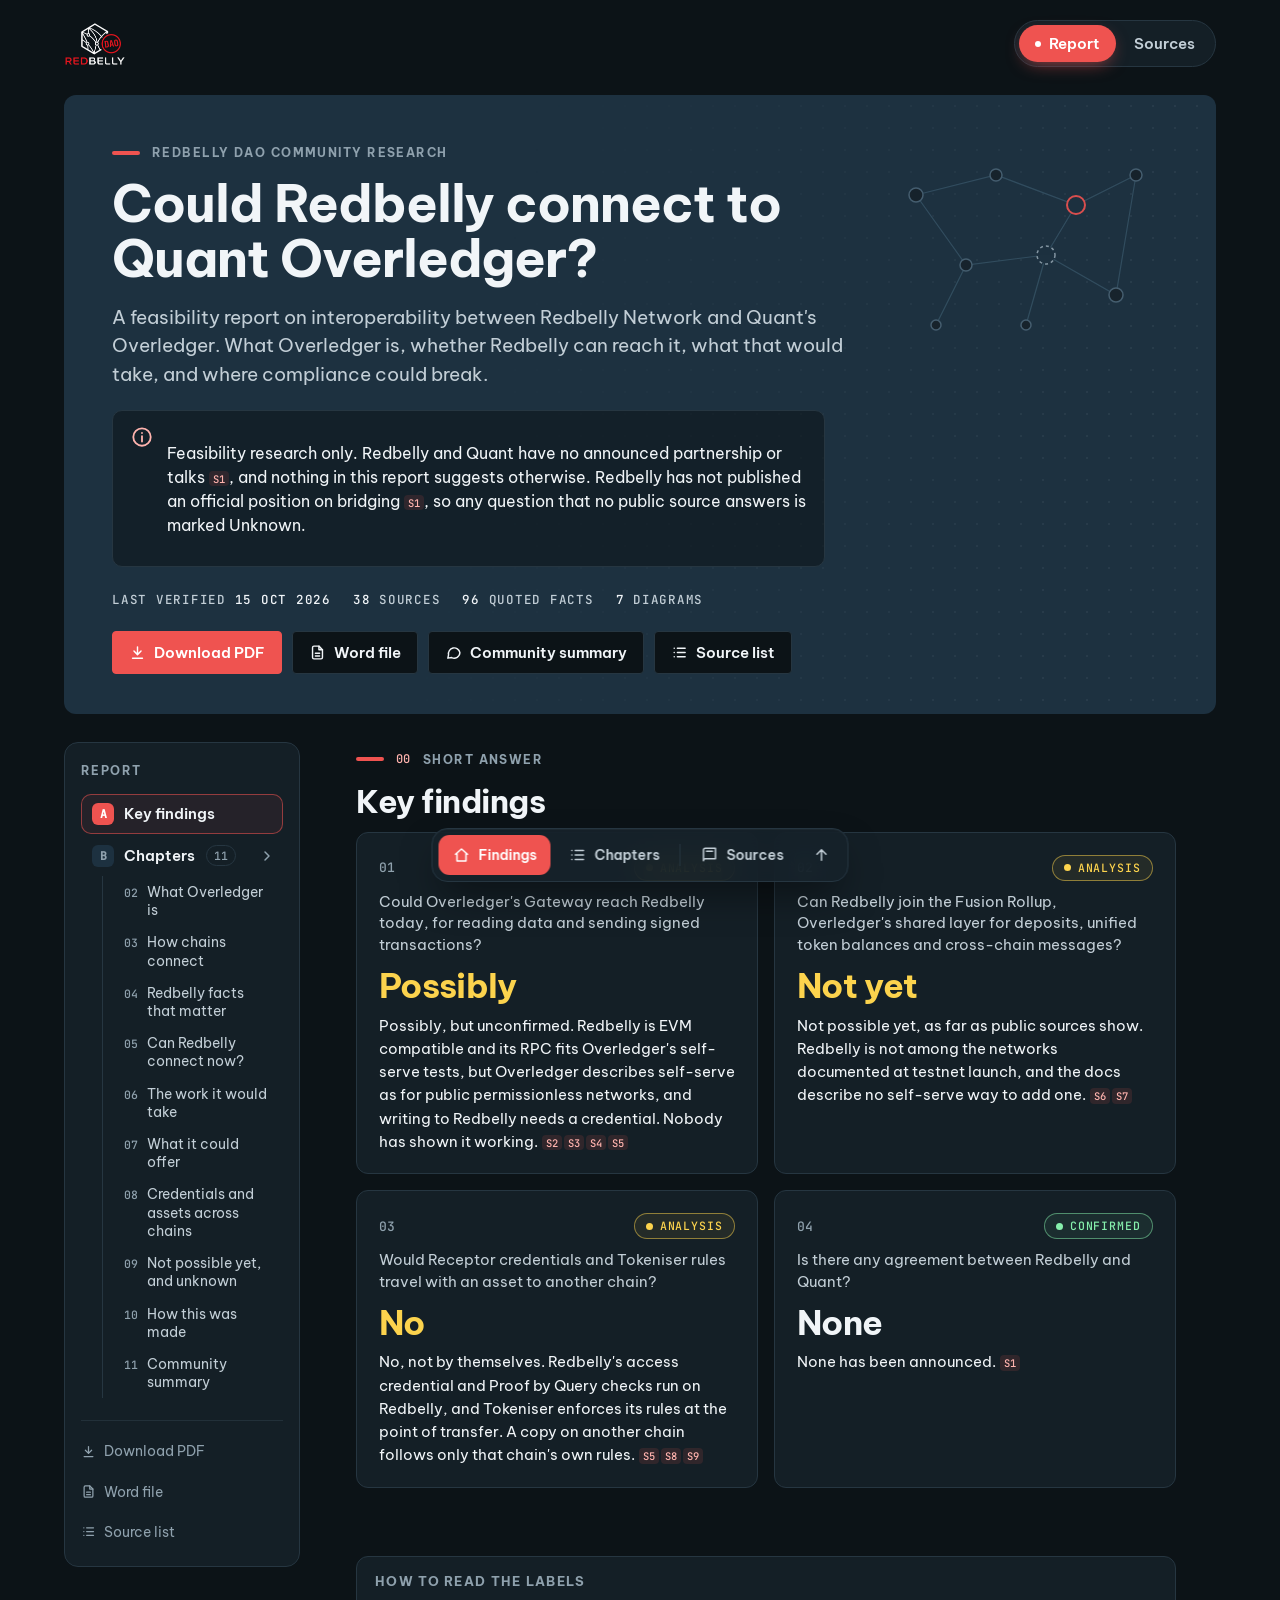
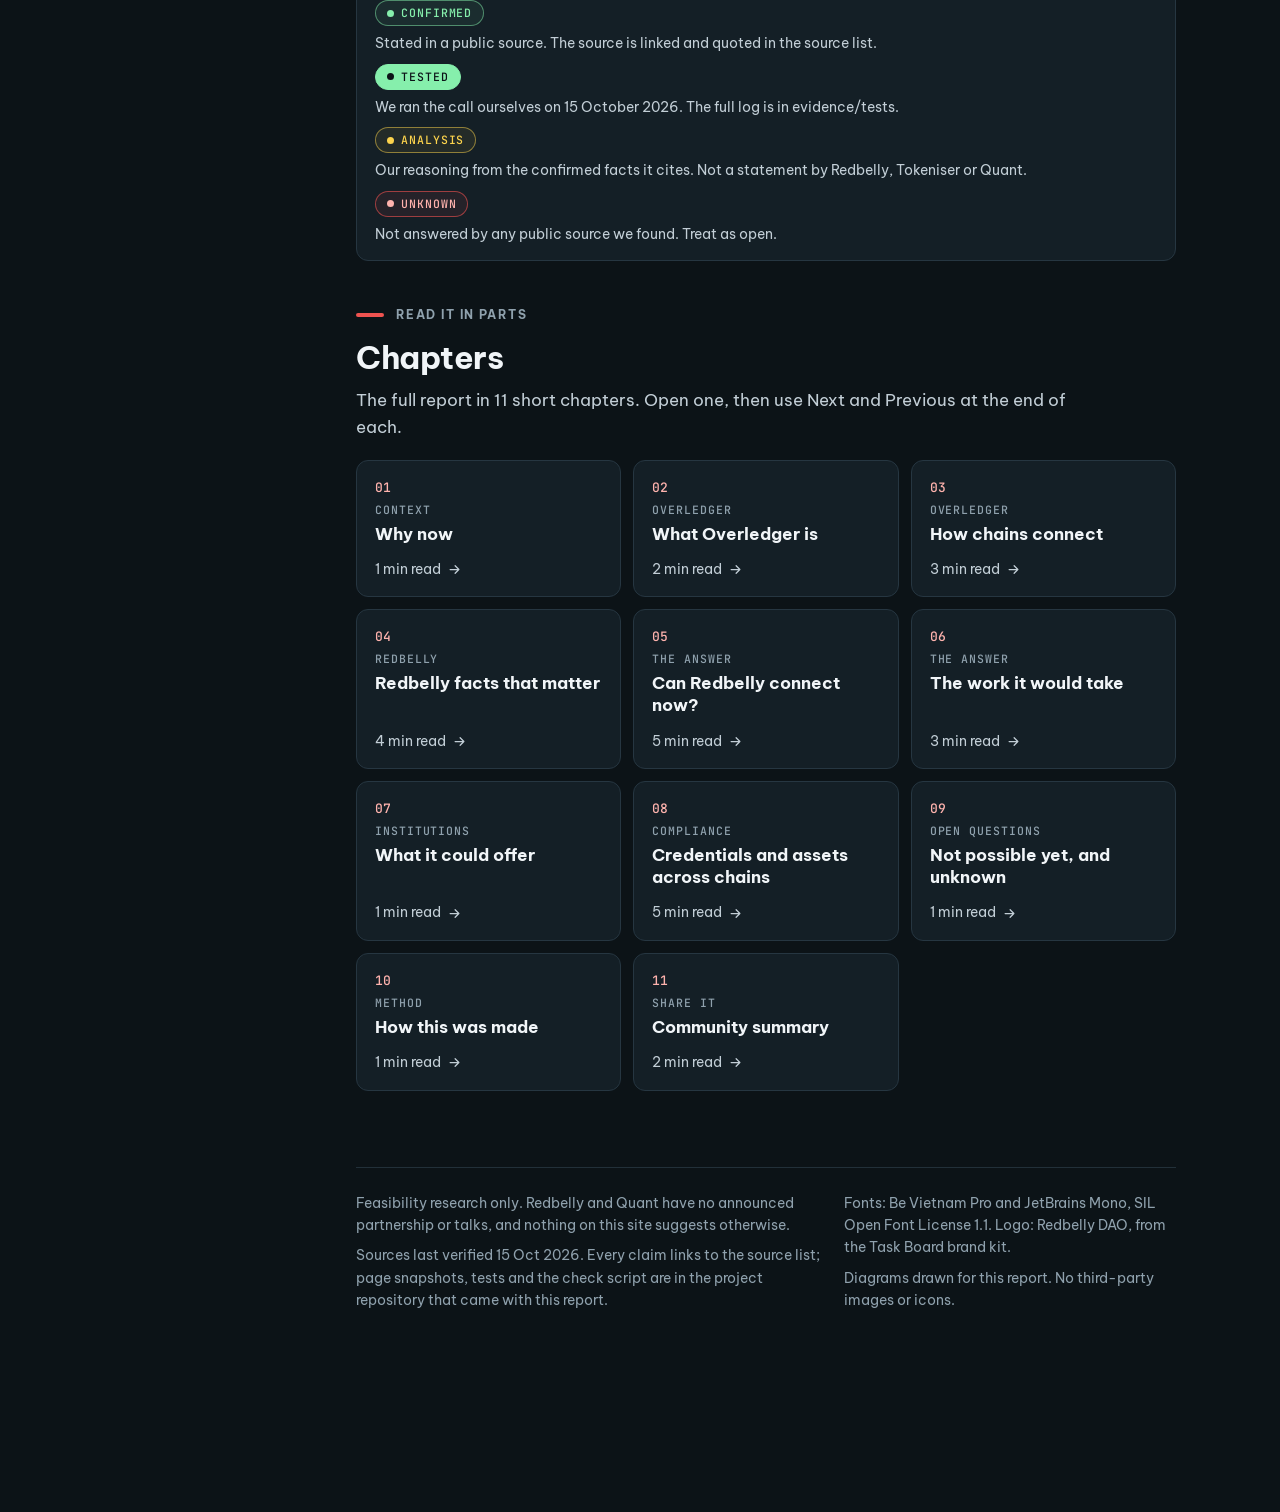
==== commit 979b5b05: "Red pill for the current page, boxed menu highlight, typed chapter titles, and fix the summary numbe" ====
--- a/public/index.html
+++ b/public/index.html
@@ -1,4 +1,4 @@
-<!doctype html><html lang="en-AU"><head><meta charset="utf-8"><meta name="viewport" content="width=device-width, initial-scale=1"><title>Could Redbelly connect to Quant Overledger? | Redbelly DAO research</title><meta name="description" content="A feasibility report on interoperability between Redbelly Network and Quant&#x27;s Overledger"><meta name="theme-color" content="#0c1317"><meta property="og:title" content="Could Redbelly connect to Quant Overledger? | Redbelly DAO research"><meta property="og:description" content="A feasibility report on interoperability between Redbelly Network and Quant&#x27;s Overledger"><meta property="og:type" content="article"><link rel="icon" href="brand/dao-logo-on-dark.png"><link rel="preload" href="fonts/be-vietnam-pro-latin-400-normal.woff2" as="font" type="font/woff2" crossorigin><link rel="stylesheet" href="site.css?v=e1e7f1de69"></head><body><div class="progress" aria-hidden="true"><span></span></div><header class="top"><a class="brand" href="index.html"><img src="brand/dao-logo-on-dark.png" alt="Redbelly DAO" width="62" height="44"></a><nav aria-label="Pages"><a href="index.html" aria-current="page">Report</a><a href="sources.html">Sources</a></nav></header><main id="main"><section class="hero" aria-labelledby="title"><svg class="hero-art" viewBox="0 0 300 220" aria-hidden="true" focusable="false"><g stroke="#345062" stroke-width="1.2" fill="none"><path d="M40 60L120 40L200 70L260 40M40 60L90 130L170 120L200 70M90 130L60 190M170 120L240 160L260 40M170 120L150 190"/></g><g fill="#17222a" stroke="#4a6375" stroke-width="1.5"><circle cx="40" cy="60" r="7"/><circle cx="120" cy="40" r="6"/><circle cx="260" cy="40" r="6"/><circle cx="90" cy="130" r="6"/><circle cx="60" cy="190" r="5"/><circle cx="240" cy="160" r="7"/><circle cx="150" cy="190" r="5"/></g><circle cx="200" cy="70" r="9" fill="#1d3140" stroke="#EF5350" stroke-width="2"/><circle cx="170" cy="120" r="9" fill="#1d3140" stroke="#8fa1ad" stroke-width="1.5" stroke-dasharray="3 3"/></svg><p class="kicker"><span class="bar"></span>Redbelly DAO community research</p><h1 id="title">Could Redbelly connect to Quant Overledger?</h1><p class="lead">A feasibility report on interoperability between Redbelly Network and Quant&#x27;s Overledger. What Overledger is, whether Redbelly can reach it, what that would take, and where compliance could break.</p><div class="notice"><svg viewBox="0 0 24 24" fill="none" stroke="currentColor" stroke-width="2" stroke-linecap="round" aria-hidden="true"><circle cx="12" cy="12" r="9.5"/><path d="M12 11v6M12 7.5v.1"/></svg><p>Feasibility research only. Redbelly and Quant have no announced partnership or talks<sup class="cite"><a href="sources.html#s1" data-n="1" data-f="no-talks" aria-label="Source 1">S1</a></sup>, and nothing in this report suggests otherwise. Redbelly has not published an official position on bridging<sup class="cite"><a href="sources.html#s1" data-n="1" data-f="no-bridge-position" aria-label="Source 1">S1</a></sup>, so any question that no public source answers is marked Unknown.</p></div><p class="meta-row"><span>Last verified <b>15 Oct 2026</b></span><span><b>38</b> sources</span><span><b>96</b> quoted facts</span><span><b>7</b> diagrams</span></p><div class="actions"><a class="btn primary" href="downloads/redbelly-overledger-feasibility-report.pdf"><svg viewBox="0 0 24 24" fill="none" stroke="currentColor" stroke-width="2" stroke-linecap="round" stroke-linejoin="round" aria-hidden="true"><path d="M12 4v11M7 10l5 5 5-5M5 20h14"/></svg>Download PDF</a><a class="btn" href="downloads/redbelly-overledger-feasibility-report.docx"><svg viewBox="0 0 24 24" fill="none" stroke="currentColor" stroke-width="2" stroke-linecap="round" stroke-linejoin="round" aria-hidden="true"><path d="M14 3H7a2 2 0 0 0-2 2v14a2 2 0 0 0 2 2h10a2 2 0 0 0 2-2V8z"/><path d="M14 3v5h5M9 13h6M9 17h6"/></svg>Word file</a><a class="btn" href="#summary"><svg viewBox="0 0 24 24" fill="none" stroke="currentColor" stroke-width="2" stroke-linecap="round" stroke-linejoin="round" aria-hidden="true"><path d="M21 12a8 8 0 0 1-11.6 7.1L4 20l1-4.6A8 8 0 1 1 21 12z"/></svg>Community summary</a><a class="btn" href="sources.html"><svg viewBox="0 0 24 24" fill="none" stroke="currentColor" stroke-width="2" stroke-linecap="round" aria-hidden="true"><path d="M9 6h11M9 12h11M9 18h11M4.5 6h.1M4.5 12h.1M4.5 18h.1"/></svg>Source list</a></div></section><div class="layout"><aside class="toc rnav" aria-label="Report contents"><p class="toc-head">Report</p><ol class="rn"><li><a class="rn-item" href="#findings" data-t="findings"><span class="rn-l">A</span><span class="rn-t">Key findings</span></a></li><li class="rn-group open"><div class="rn-row"><a class="rn-item" href="#chapters" data-t="chapters"><span class="rn-l">B</span><span class="rn-t">Chapters</span><span class="cnt">11</span></a><button class="rn-tog" type="button" aria-expanded="true" aria-controls="rn-sub" aria-label="Show or hide the chapters"><svg viewBox="0 0 24 24" fill="none" stroke="currentColor" stroke-width="2.2" stroke-linecap="round" stroke-linejoin="round" aria-hidden="true"><path d="M6 9l6 6 6-6"/></svg></button></div><ol class="rn-sub" id="rn-sub"><li><a href="#why" data-t="why"><span class="n">01</span><span>Why now</span></a></li><li><a href="#overledger" data-t="overledger"><span class="n">02</span><span>What Overledger is</span></a></li><li><a href="#how-connect" data-t="how-connect"><span class="n">03</span><span>How chains connect</span></a></li><li><a href="#redbelly" data-t="redbelly"><span class="n">04</span><span>Redbelly facts that matter</span></a></li><li><a href="#now" data-t="now"><span class="n">05</span><span>Can Redbelly connect now?</span></a></li><li><a href="#work" data-t="work"><span class="n">06</span><span>The work it would take</span></a></li><li><a href="#offer" data-t="offer"><span class="n">07</span><span>What it could offer</span></a></li><li><a href="#compliance" data-t="compliance"><span class="n">08</span><span>Credentials and assets across chains</span></a></li><li><a href="#open" data-t="open"><span class="n">09</span><span>Not possible yet, and unknown</span></a></li><li><a href="#method" data-t="method"><span class="n">10</span><span>How this was made</span></a></li><li><a href="#summary" data-t="summary"><span class="n">11</span><span>Community summary</span></a></li></ol></li></ol><div class="toc-links"><a href="downloads/redbelly-overledger-feasibility-report.pdf"><svg viewBox="0 0 24 24" fill="none" stroke="currentColor" stroke-width="2" stroke-linecap="round" stroke-linejoin="round" aria-hidden="true"><path d="M12 4v11M7 10l5 5 5-5M5 20h14"/></svg>Download PDF</a><a href="downloads/redbelly-overledger-feasibility-report.docx"><svg viewBox="0 0 24 24" fill="none" stroke="currentColor" stroke-width="2" stroke-linecap="round" stroke-linejoin="round" aria-hidden="true"><path d="M14 3H7a2 2 0 0 0-2 2v14a2 2 0 0 0 2 2h10a2 2 0 0 0 2-2V8z"/><path d="M14 3v5h5M9 13h6M9 17h6"/></svg>Word file</a><a href="sources.html"><svg viewBox="0 0 24 24" fill="none" stroke="currentColor" stroke-width="2" stroke-linecap="round" aria-hidden="true"><path d="M9 6h11M9 12h11M9 18h11M4.5 6h.1M4.5 12h.1M4.5 18h.1"/></svg>Source list</a></div></aside><div class="content"><section class="s" id="findings" aria-labelledby="h-findings"><div class="rv"><p class="kicker"><span class="bar"></span><span class="num">00</span>Short answer</p><h2 id="h-findings">Key findings</h2></div><div class="verdicts"><article class="verdict rv analysis"><div class="vtop"><span class="vnum">01</span><span class="pill analysis"><span class="dot" aria-hidden="true"></span>Analysis</span></div><p class="q">Could Overledger&#x27;s Gateway reach Redbelly today, for reading data and sending signed transactions?</p><p class="big">Possibly</p><p class="a">Possibly, but unconfirmed. Redbelly is EVM compatible and its RPC fits Overledger&#x27;s self-serve tests, but Overledger describes self-serve as for public permissionless networks, and writing to Redbelly needs a credential. Nobody has shown it working.<sup class="cite"><a href="sources.html#s2" data-n="2" data-f="rb-evm" aria-label="Source 2">S2</a><a href="sources.html#s3" data-n="3" data-f="con-evm con-criteria con-selfserve-scope" aria-label="Source 3">S3</a><a href="sources.html#s4" data-n="4" data-f="t-chainid" aria-label="Source 4">S4</a><a href="sources.html#s5" data-n="5" data-f="rb-access" aria-label="Source 5">S5</a></sup></p></article><article class="verdict rv analysis"><div class="vtop"><span class="vnum">02</span><span class="pill analysis"><span class="dot" aria-hidden="true"></span>Analysis</span></div><p class="q">Can Redbelly join the Fusion Rollup, Overledger&#x27;s shared layer for deposits, unified token balances and cross-chain messages?</p><p class="big">Not yet</p><p class="a">Not possible yet, as far as public sources show. Redbelly is not among the networks documented at testnet launch, and the docs describe no self-serve way to add one.<sup class="cite"><a href="sources.html#s6" data-n="6" data-f="fus-connected fus-bridge-contracts" aria-label="Source 6">S6</a><a href="sources.html#s7" data-n="7" data-f="t-ol-auth" aria-label="Source 7">S7</a></sup></p></article><article class="verdict rv analysis"><div class="vtop"><span class="vnum">03</span><span class="pill analysis"><span class="dot" aria-hidden="true"></span>Analysis</span></div><p class="q">Would Receptor credentials and Tokeniser rules travel with an asset to another chain?</p><p class="big">No</p><p class="a">No, not by themselves. Redbelly&#x27;s access credential and Proof by Query checks run on Redbelly, and Tokeniser enforces its rules at the point of transfer. A copy on another chain follows only that chain&#x27;s own rules.<sup class="cite"><a href="sources.html#s5" data-n="5" data-f="rb-access" aria-label="Source 5">S5</a><a href="sources.html#s8" data-n="8" data-f="pbq-contract pbq-publish" aria-label="Source 8">S8</a><a href="sources.html#s9" data-n="9" data-f="tk-runs tk-point" aria-label="Source 9">S9</a></sup></p></article><article class="verdict rv none"><div class="vtop"><span class="vnum">04</span><span class="pill confirmed"><span class="dot" aria-hidden="true"></span>Confirmed</span></div><p class="q">Is there any agreement between Redbelly and Quant?</p><p class="big">None</p><p class="a">None has been announced.<sup class="cite"><a href="sources.html#s1" data-n="1" data-f="no-talks" aria-label="Source 1">S1</a></sup></p></article></div></section><div class="card rv legend-card"><div class="chead"><h3>How to read the labels</h3></div><ul class="legend"><li><span class="pill confirmed"><span class="dot" aria-hidden="true"></span>Confirmed</span><span>Stated in a public source. The source is linked and quoted in the source list.</span></li><li><span class="pill tested"><span class="dot" aria-hidden="true"></span>Tested</span><span>We ran the call ourselves on 15 October 2026. The full log is in evidence/tests.</span></li><li><span class="pill analysis"><span class="dot" aria-hidden="true"></span>Analysis</span><span>Our reasoning from the confirmed facts it cites. Not a statement by Redbelly, Tokeniser or Quant.</span></li><li><span class="pill unknown"><span class="dot" aria-hidden="true"></span>Unknown</span><span>Not answered by any public source we found. Treat as open.</span></li></ul></div><section class="s chapters" id="chapters" aria-labelledby="h-chapters"><div class="rv"><p class="kicker"><span class="bar"></span>Read it in parts</p><h2 id="h-chapters">Chapters</h2><p class="intro">The full report in 11 short chapters. Open one, then use Next and Previous at the end of each.</p></div><ol class="chap-grid"><li><a class="chap-card rv" href="#why"><span class="cn">01</span><span class="ck">Context</span><span class="ct">Why now</span><span class="cm">1 min read<svg viewBox="0 0 24 24" fill="none" stroke="currentColor" stroke-width="2" stroke-linecap="round" stroke-linejoin="round" aria-hidden="true"><path d="M5 12h14M13 6l6 6-6 6"/></svg></span></a></li><li><a class="chap-card rv" href="#overledger"><span class="cn">02</span><span class="ck">Overledger</span><span class="ct">What Overledger is</span><span class="cm">2 min read<svg viewBox="0 0 24 24" fill="none" stroke="currentColor" stroke-width="2" stroke-linecap="round" stroke-linejoin="round" aria-hidden="true"><path d="M5 12h14M13 6l6 6-6 6"/></svg></span></a></li><li><a class="chap-card rv" href="#how-connect"><span class="cn">03</span><span class="ck">Overledger</span><span class="ct">How chains connect</span><span class="cm">3 min read<svg viewBox="0 0 24 24" fill="none" stroke="currentColor" stroke-width="2" stroke-linecap="round" stroke-linejoin="round" aria-hidden="true"><path d="M5 12h14M13 6l6 6-6 6"/></svg></span></a></li><li><a class="chap-card rv" href="#redbelly"><span class="cn">04</span><span class="ck">Redbelly</span><span class="ct">Redbelly facts that matter</span><span class="cm">4 min read<svg viewBox="0 0 24 24" fill="none" stroke="currentColor" stroke-width="2" stroke-linecap="round" stroke-linejoin="round" aria-hidden="true"><path d="M5 12h14M13 6l6 6-6 6"/></svg></span></a></li><li><a class="chap-card rv" href="#now"><span class="cn">05</span><span class="ck">The answer</span><span class="ct">Can Redbelly connect now?</span><span class="cm">5 min read<svg viewBox="0 0 24 24" fill="none" stroke="currentColor" stroke-width="2" stroke-linecap="round" stroke-linejoin="round" aria-hidden="true"><path d="M5 12h14M13 6l6 6-6 6"/></svg></span></a></li><li><a class="chap-card rv" href="#work"><span class="cn">06</span><span class="ck">The answer</span><span class="ct">The work it would take</span><span class="cm">3 min read<svg viewBox="0 0 24 24" fill="none" stroke="currentColor" stroke-width="2" stroke-linecap="round" stroke-linejoin="round" aria-hidden="true"><path d="M5 12h14M13 6l6 6-6 6"/></svg></span></a></li><li><a class="chap-card rv" href="#offer"><span class="cn">07</span><span class="ck">Institutions</span><span class="ct">What it could offer</span><span class="cm">1 min read<svg viewBox="0 0 24 24" fill="none" stroke="currentColor" stroke-width="2" stroke-linecap="round" stroke-linejoin="round" aria-hidden="true"><path d="M5 12h14M13 6l6 6-6 6"/></svg></span></a></li><li><a class="chap-card rv" href="#compliance"><span class="cn">08</span><span class="ck">Compliance</span><span class="ct">Credentials and assets across chains</span><span class="cm">5 min read<svg viewBox="0 0 24 24" fill="none" stroke="currentColor" stroke-width="2" stroke-linecap="round" stroke-linejoin="round" aria-hidden="true"><path d="M5 12h14M13 6l6 6-6 6"/></svg></span></a></li><li><a class="chap-card rv" href="#open"><span class="cn">09</span><span class="ck">Open questions</span><span class="ct">Not possible yet, and unknown</span><span class="cm">1 min read<svg viewBox="0 0 24 24" fill="none" stroke="currentColor" stroke-width="2" stroke-linecap="round" stroke-linejoin="round" aria-hidden="true"><path d="M5 12h14M13 6l6 6-6 6"/></svg></span></a></li><li><a class="chap-card rv" href="#method"><span class="cn">10</span><span class="ck">Method</span><span class="ct">How this was made</span><span class="cm">1 min read<svg viewBox="0 0 24 24" fill="none" stroke="currentColor" stroke-width="2" stroke-linecap="round" stroke-linejoin="round" aria-hidden="true"><path d="M5 12h14M13 6l6 6-6 6"/></svg></span></a></li><li><a class="chap-card rv" href="#summary"><span class="cn">11</span><span class="ck">Share it</span><span class="ct">Community summary</span><span class="cm">2 min read<svg viewBox="0 0 24 24" fill="none" stroke="currentColor" stroke-width="2" stroke-linecap="round" stroke-linejoin="round" aria-hidden="true"><path d="M5 12h14M13 6l6 6-6 6"/></svg></span></a></li></ol></section><section class="s" id="why" aria-labelledby="h-why"><div class="chap-top"><a class="chap-all" href="#chapters"><svg viewBox="0 0 24 24" fill="none" stroke="currentColor" stroke-width="2" stroke-linecap="round" stroke-linejoin="round" aria-hidden="true"><path d="M19 12H5M11 6l-6 6 6 6"/></svg>All chapters</a><span class="chap-of">Chapter 1 of 11</span><span class="chap-meter" aria-hidden="true"><span style="width:9.1%"></span></span></div><div class="rv"><p class="kicker"><span class="bar"></span><span class="num">01</span>Context</p><h2 id="h-why">Why this question comes up now</h2></div><div class="card rv"><div class="chead"><span class="pill confirmed"><span class="dot" aria-hidden="true"></span>Confirmed</span></div><p>On 24 September 2026 The Clearing House said it selected Quant to power its On-Chain Money Initiative, a payments network for clearing and settling tokenised deposits between financial institutions<sup class="cite"><a href="sources.html#s10" data-n="10" data-f="tch-select" aria-label="Source 10">S10</a></sup>. Quant&#x27;s technology is to provide the network&#x27;s interoperability, orchestration and transaction management layer<sup class="cite"><a href="sources.html#s10" data-n="10" data-f="tch-layer" aria-label="Source 10">S10</a></sup>, with connectivity to existing payment systems such as RTP and CHIPS<sup class="cite"><a href="sources.html#s10" data-n="10" data-f="tch-fiat" aria-label="Source 10">S10</a></sup>. Quant&#x27;s own release says The Clearing House will use Quant&#x27;s technology to bring on-chain capabilities to its tokenised deposit network<sup class="cite"><a href="sources.html#s11" data-n="11" data-f="quant-use" aria-label="Source 11">S11</a></sup>.</p></div><div class="card rv"><div class="chead"><span class="pill confirmed"><span class="dot" aria-hidden="true"></span>Confirmed</span></div><p>The network is expected to be available to participating institutions in the first half of 2027, and details on participation and use cases are still to be announced<sup class="cite"><a href="sources.html#s10" data-n="10" data-f="tch-date" aria-label="Source 10">S10</a></sup>.</p></div><div class="card rv"><div class="chead"><span class="pill unknown"><span class="dot" aria-hidden="true"></span>Unknown</span></div><p>Neither announcement names any blockchain the network will use or connect to, and neither mentions Redbelly. No public source we found says whether it will connect to Redbelly or to any other specific chain<sup class="cite"><a href="sources.html#s10" data-n="10" data-f="tch-date" aria-label="Source 10">S10</a></sup>.</p></div><nav class="chap-nav" aria-label="Chapters"><a class="chap-prev" href="#chapters" rel="prev"><span class="dir"><svg viewBox="0 0 24 24" fill="none" stroke="currentColor" stroke-width="2" stroke-linecap="round" stroke-linejoin="round" aria-hidden="true"><path d="M19 12H5M11 6l-6 6 6 6"/></svg>Back to</span><span class="t">Key findings and chapters</span></a><a class="chap-next" href="#overledger" rel="next"><span class="dir">Next<svg viewBox="0 0 24 24" fill="none" stroke="currentColor" stroke-width="2" stroke-linecap="round" stroke-linejoin="round" aria-hidden="true"><path d="M5 12h14M13 6l6 6-6 6"/></svg></span><span class="t">What Overledger is</span></a></nav></section><section class="s" id="overledger" aria-labelledby="h-overledger"><div class="chap-top"><a class="chap-all" href="#chapters"><svg viewBox="0 0 24 24" fill="none" stroke="currentColor" stroke-width="2" stroke-linecap="round" stroke-linejoin="round" aria-hidden="true"><path d="M19 12H5M11 6l-6 6 6 6"/></svg>All chapters</a><span class="chap-of">Chapter 2 of 11</span><span class="chap-meter" aria-hidden="true"><span style="width:18.2%"></span></span></div><div class="rv"><p class="kicker"><span class="bar"></span><span class="num">02</span>Overledger</p><h2 id="h-overledger">What Overledger is</h2></div><div class="card rv"><div class="chead"><span class="pill confirmed"><span class="dot" aria-hidden="true"></span>Confirmed</span></div><p>Overledger is Quant&#x27;s platform for building applications that span more than one blockchain<sup class="cite"><a href="sources.html#s12" data-n="12" data-f="ol-what" aria-label="Source 12">S12</a></sup>. It has three foundations: a Gateway that authenticates clients and routes requests<sup class="cite"><a href="sources.html#s13" data-n="13" data-f="ol-gateway" aria-label="Source 13">S13</a></sup>; Connectors that put each chain&#x27;s own RPC protocol behind one common interface<sup class="cite"><a href="sources.html#s13" data-n="13" data-f="ol-connectors" aria-label="Source 13">S13</a></sup>; and the Fusion Rollup, a shared layer that anchors to several chains at once and supports deposits, withdrawals and cross-chain messages between them<sup class="cite"><a href="sources.html#s13" data-n="13" data-f="ol-fusion" aria-label="Source 13">S13</a></sup>.</p></div><figure class="fig rv" id="fig-stack"><div class="fhead"><div><div class="fk">Figure 1</div><p class="ft">Overledger in one picture</p></div><button class="zoom" type="button" aria-label="Open figure 1 full screen"><svg viewBox="0 0 24 24" fill="none" stroke="currentColor" stroke-width="2" stroke-linecap="round" stroke-linejoin="round" aria-hidden="true"><path d="M15 3h6v6M9 21H3v-6M21 3l-7 7M3 21l7-7"/></svg>Full screen</button></div><div class="art wide"><svg xmlns="http://www.w3.org/2000/svg" viewBox="0 0 960 708" role="img" aria-labelledby="stack-w-title stack-w-desc">
+<!doctype html><html lang="en-AU"><head><meta charset="utf-8"><meta name="viewport" content="width=device-width, initial-scale=1"><title>Could Redbelly connect to Quant Overledger? | Redbelly DAO research</title><meta name="description" content="A feasibility report on interoperability between Redbelly Network and Quant&#x27;s Overledger"><meta name="theme-color" content="#0c1317"><meta property="og:title" content="Could Redbelly connect to Quant Overledger? | Redbelly DAO research"><meta property="og:description" content="A feasibility report on interoperability between Redbelly Network and Quant&#x27;s Overledger"><meta property="og:type" content="article"><link rel="icon" href="brand/dao-logo-on-dark.png"><link rel="preload" href="fonts/be-vietnam-pro-latin-400-normal.woff2" as="font" type="font/woff2" crossorigin><link rel="stylesheet" href="site.css?v=e35302afc5"></head><body><div class="progress" aria-hidden="true"><span></span></div><header class="top"><a class="brand" href="index.html"><img src="brand/dao-logo-on-dark.png" alt="Redbelly DAO" width="62" height="44"></a><nav aria-label="Pages"><a href="index.html" aria-current="page">Report</a><a href="sources.html">Sources</a></nav></header><main id="main"><section class="hero" aria-labelledby="title"><svg class="hero-art" viewBox="0 0 300 220" aria-hidden="true" focusable="false"><g stroke="#345062" stroke-width="1.2" fill="none"><path d="M40 60L120 40L200 70L260 40M40 60L90 130L170 120L200 70M90 130L60 190M170 120L240 160L260 40M170 120L150 190"/></g><g fill="#17222a" stroke="#4a6375" stroke-width="1.5"><circle cx="40" cy="60" r="7"/><circle cx="120" cy="40" r="6"/><circle cx="260" cy="40" r="6"/><circle cx="90" cy="130" r="6"/><circle cx="60" cy="190" r="5"/><circle cx="240" cy="160" r="7"/><circle cx="150" cy="190" r="5"/></g><circle cx="200" cy="70" r="9" fill="#1d3140" stroke="#EF5350" stroke-width="2"/><circle cx="170" cy="120" r="9" fill="#1d3140" stroke="#8fa1ad" stroke-width="1.5" stroke-dasharray="3 3"/></svg><p class="kicker"><span class="bar"></span>Redbelly DAO community research</p><h1 id="title">Could Redbelly connect to Quant Overledger?</h1><p class="lead">A feasibility report on interoperability between Redbelly Network and Quant&#x27;s Overledger. What Overledger is, whether Redbelly can reach it, what that would take, and where compliance could break.</p><div class="notice"><svg viewBox="0 0 24 24" fill="none" stroke="currentColor" stroke-width="2" stroke-linecap="round" aria-hidden="true"><circle cx="12" cy="12" r="9.5"/><path d="M12 11v6M12 7.5v.1"/></svg><p>Feasibility research only. Redbelly and Quant have no announced partnership or talks<sup class="cite"><a href="sources.html#s1" data-n="1" data-f="no-talks" aria-label="Source 1">S1</a></sup>, and nothing in this report suggests otherwise. Redbelly has not published an official position on bridging<sup class="cite"><a href="sources.html#s1" data-n="1" data-f="no-bridge-position" aria-label="Source 1">S1</a></sup>, so any question that no public source answers is marked Unknown.</p></div><p class="meta-row"><span>Last verified <b>15 Oct 2026</b></span><span><b>38</b> sources</span><span><b>96</b> quoted facts</span><span><b>7</b> diagrams</span></p><div class="actions"><a class="btn primary" href="downloads/redbelly-overledger-feasibility-report.pdf"><svg viewBox="0 0 24 24" fill="none" stroke="currentColor" stroke-width="2" stroke-linecap="round" stroke-linejoin="round" aria-hidden="true"><path d="M12 4v11M7 10l5 5 5-5M5 20h14"/></svg>Download PDF</a><a class="btn" href="downloads/redbelly-overledger-feasibility-report.docx"><svg viewBox="0 0 24 24" fill="none" stroke="currentColor" stroke-width="2" stroke-linecap="round" stroke-linejoin="round" aria-hidden="true"><path d="M14 3H7a2 2 0 0 0-2 2v14a2 2 0 0 0 2 2h10a2 2 0 0 0 2-2V8z"/><path d="M14 3v5h5M9 13h6M9 17h6"/></svg>Word file</a><a class="btn" href="#summary"><svg viewBox="0 0 24 24" fill="none" stroke="currentColor" stroke-width="2" stroke-linecap="round" stroke-linejoin="round" aria-hidden="true"><path d="M21 12a8 8 0 0 1-11.6 7.1L4 20l1-4.6A8 8 0 1 1 21 12z"/></svg>Community summary</a><a class="btn" href="sources.html"><svg viewBox="0 0 24 24" fill="none" stroke="currentColor" stroke-width="2" stroke-linecap="round" aria-hidden="true"><path d="M9 6h11M9 12h11M9 18h11M4.5 6h.1M4.5 12h.1M4.5 18h.1"/></svg>Source list</a></div></section><div class="layout"><aside class="toc rnav" aria-label="Report contents"><p class="toc-head">Report</p><ol class="rn"><li><a class="rn-item" href="#findings" data-t="findings"><span class="rn-l">A</span><span class="rn-t">Key findings</span></a></li><li class="rn-group open"><div class="rn-row"><a class="rn-item" href="#chapters" data-t="chapters"><span class="rn-l">B</span><span class="rn-t">Chapters</span><span class="cnt">11</span></a><button class="rn-tog" type="button" aria-expanded="true" aria-controls="rn-sub" aria-label="Show or hide the chapters"><svg viewBox="0 0 24 24" fill="none" stroke="currentColor" stroke-width="2.2" stroke-linecap="round" stroke-linejoin="round" aria-hidden="true"><path d="M6 9l6 6 6-6"/></svg></button></div><ol class="rn-sub" id="rn-sub"><li><a href="#why" data-t="why"><span class="n">01</span><span>Why now</span></a></li><li><a href="#overledger" data-t="overledger"><span class="n">02</span><span>What Overledger is</span></a></li><li><a href="#how-connect" data-t="how-connect"><span class="n">03</span><span>How chains connect</span></a></li><li><a href="#redbelly" data-t="redbelly"><span class="n">04</span><span>Redbelly facts that matter</span></a></li><li><a href="#now" data-t="now"><span class="n">05</span><span>Can Redbelly connect now?</span></a></li><li><a href="#work" data-t="work"><span class="n">06</span><span>The work it would take</span></a></li><li><a href="#offer" data-t="offer"><span class="n">07</span><span>What it could offer</span></a></li><li><a href="#compliance" data-t="compliance"><span class="n">08</span><span>Credentials and assets across chains</span></a></li><li><a href="#open" data-t="open"><span class="n">09</span><span>Not possible yet, and unknown</span></a></li><li><a href="#method" data-t="method"><span class="n">10</span><span>How this was made</span></a></li><li><a href="#summary" data-t="summary"><span class="n">11</span><span>Community summary</span></a></li></ol></li></ol><div class="toc-links"><a href="downloads/redbelly-overledger-feasibility-report.pdf"><svg viewBox="0 0 24 24" fill="none" stroke="currentColor" stroke-width="2" stroke-linecap="round" stroke-linejoin="round" aria-hidden="true"><path d="M12 4v11M7 10l5 5 5-5M5 20h14"/></svg>Download PDF</a><a href="downloads/redbelly-overledger-feasibility-report.docx"><svg viewBox="0 0 24 24" fill="none" stroke="currentColor" stroke-width="2" stroke-linecap="round" stroke-linejoin="round" aria-hidden="true"><path d="M14 3H7a2 2 0 0 0-2 2v14a2 2 0 0 0 2 2h10a2 2 0 0 0 2-2V8z"/><path d="M14 3v5h5M9 13h6M9 17h6"/></svg>Word file</a><a href="sources.html"><svg viewBox="0 0 24 24" fill="none" stroke="currentColor" stroke-width="2" stroke-linecap="round" aria-hidden="true"><path d="M9 6h11M9 12h11M9 18h11M4.5 6h.1M4.5 12h.1M4.5 18h.1"/></svg>Source list</a></div></aside><div class="content"><section class="s" id="findings" aria-labelledby="h-findings"><div class="rv"><p class="kicker"><span class="bar"></span><span class="num">00</span>Short answer</p><h2 id="h-findings">Key findings</h2></div><div class="verdicts"><article class="verdict rv analysis"><div class="vtop"><span class="vnum">01</span><span class="pill analysis"><span class="dot" aria-hidden="true"></span>Analysis</span></div><p class="q">Could Overledger&#x27;s Gateway reach Redbelly today, for reading data and sending signed transactions?</p><p class="big">Possibly</p><p class="a">Possibly, but unconfirmed. Redbelly is EVM compatible and its RPC fits Overledger&#x27;s self-serve tests, but Overledger describes self-serve as for public permissionless networks, and writing to Redbelly needs a credential. Nobody has shown it working.<sup class="cite"><a href="sources.html#s2" data-n="2" data-f="rb-evm" aria-label="Source 2">S2</a><a href="sources.html#s3" data-n="3" data-f="con-evm con-criteria con-selfserve-scope" aria-label="Source 3">S3</a><a href="sources.html#s4" data-n="4" data-f="t-chainid" aria-label="Source 4">S4</a><a href="sources.html#s5" data-n="5" data-f="rb-access" aria-label="Source 5">S5</a></sup></p></article><article class="verdict rv analysis"><div class="vtop"><span class="vnum">02</span><span class="pill analysis"><span class="dot" aria-hidden="true"></span>Analysis</span></div><p class="q">Can Redbelly join the Fusion Rollup, Overledger&#x27;s shared layer for deposits, unified token balances and cross-chain messages?</p><p class="big">Not yet</p><p class="a">Not possible yet, as far as public sources show. Redbelly is not among the networks documented at testnet launch, and the docs describe no self-serve way to add one.<sup class="cite"><a href="sources.html#s6" data-n="6" data-f="fus-connected fus-bridge-contracts" aria-label="Source 6">S6</a><a href="sources.html#s7" data-n="7" data-f="t-ol-auth" aria-label="Source 7">S7</a></sup></p></article><article class="verdict rv analysis"><div class="vtop"><span class="vnum">03</span><span class="pill analysis"><span class="dot" aria-hidden="true"></span>Analysis</span></div><p class="q">Would Receptor credentials and Tokeniser rules travel with an asset to another chain?</p><p class="big">No</p><p class="a">No, not by themselves. Redbelly&#x27;s access credential and Proof by Query checks run on Redbelly, and Tokeniser enforces its rules at the point of transfer. A copy on another chain follows only that chain&#x27;s own rules.<sup class="cite"><a href="sources.html#s5" data-n="5" data-f="rb-access" aria-label="Source 5">S5</a><a href="sources.html#s8" data-n="8" data-f="pbq-contract pbq-publish" aria-label="Source 8">S8</a><a href="sources.html#s9" data-n="9" data-f="tk-runs tk-point" aria-label="Source 9">S9</a></sup></p></article><article class="verdict rv none"><div class="vtop"><span class="vnum">04</span><span class="pill confirmed"><span class="dot" aria-hidden="true"></span>Confirmed</span></div><p class="q">Is there any agreement between Redbelly and Quant?</p><p class="big">None</p><p class="a">None has been announced.<sup class="cite"><a href="sources.html#s1" data-n="1" data-f="no-talks" aria-label="Source 1">S1</a></sup></p></article></div></section><div class="card rv legend-card"><div class="chead"><h3>How to read the labels</h3></div><ul class="legend"><li><span class="pill confirmed"><span class="dot" aria-hidden="true"></span>Confirmed</span><span>Stated in a public source. The source is linked and quoted in the source list.</span></li><li><span class="pill tested"><span class="dot" aria-hidden="true"></span>Tested</span><span>We ran the call ourselves on 15 October 2026. The full log is in evidence/tests.</span></li><li><span class="pill analysis"><span class="dot" aria-hidden="true"></span>Analysis</span><span>Our reasoning from the confirmed facts it cites. Not a statement by Redbelly, Tokeniser or Quant.</span></li><li><span class="pill unknown"><span class="dot" aria-hidden="true"></span>Unknown</span><span>Not answered by any public source we found. Treat as open.</span></li></ul></div><section class="s chapters" id="chapters" aria-labelledby="h-chapters"><div class="rv"><p class="kicker"><span class="bar"></span>Read it in parts</p><h2 id="h-chapters">Chapters</h2><p class="intro">The full report in 11 short chapters. Open one, then use Next and Previous at the end of each.</p></div><ol class="chap-grid"><li><a class="chap-card rv" href="#why"><span class="cn">01</span><span class="ck">Context</span><span class="ct">Why now</span><span class="cm">1 min read<svg viewBox="0 0 24 24" fill="none" stroke="currentColor" stroke-width="2" stroke-linecap="round" stroke-linejoin="round" aria-hidden="true"><path d="M5 12h14M13 6l6 6-6 6"/></svg></span></a></li><li><a class="chap-card rv" href="#overledger"><span class="cn">02</span><span class="ck">Overledger</span><span class="ct">What Overledger is</span><span class="cm">2 min read<svg viewBox="0 0 24 24" fill="none" stroke="currentColor" stroke-width="2" stroke-linecap="round" stroke-linejoin="round" aria-hidden="true"><path d="M5 12h14M13 6l6 6-6 6"/></svg></span></a></li><li><a class="chap-card rv" href="#how-connect"><span class="cn">03</span><span class="ck">Overledger</span><span class="ct">How chains connect</span><span class="cm">3 min read<svg viewBox="0 0 24 24" fill="none" stroke="currentColor" stroke-width="2" stroke-linecap="round" stroke-linejoin="round" aria-hidden="true"><path d="M5 12h14M13 6l6 6-6 6"/></svg></span></a></li><li><a class="chap-card rv" href="#redbelly"><span class="cn">04</span><span class="ck">Redbelly</span><span class="ct">Redbelly facts that matter</span><span class="cm">4 min read<svg viewBox="0 0 24 24" fill="none" stroke="currentColor" stroke-width="2" stroke-linecap="round" stroke-linejoin="round" aria-hidden="true"><path d="M5 12h14M13 6l6 6-6 6"/></svg></span></a></li><li><a class="chap-card rv" href="#now"><span class="cn">05</span><span class="ck">The answer</span><span class="ct">Can Redbelly connect now?</span><span class="cm">5 min read<svg viewBox="0 0 24 24" fill="none" stroke="currentColor" stroke-width="2" stroke-linecap="round" stroke-linejoin="round" aria-hidden="true"><path d="M5 12h14M13 6l6 6-6 6"/></svg></span></a></li><li><a class="chap-card rv" href="#work"><span class="cn">06</span><span class="ck">The answer</span><span class="ct">The work it would take</span><span class="cm">3 min read<svg viewBox="0 0 24 24" fill="none" stroke="currentColor" stroke-width="2" stroke-linecap="round" stroke-linejoin="round" aria-hidden="true"><path d="M5 12h14M13 6l6 6-6 6"/></svg></span></a></li><li><a class="chap-card rv" href="#offer"><span class="cn">07</span><span class="ck">Institutions</span><span class="ct">What it could offer</span><span class="cm">1 min read<svg viewBox="0 0 24 24" fill="none" stroke="currentColor" stroke-width="2" stroke-linecap="round" stroke-linejoin="round" aria-hidden="true"><path d="M5 12h14M13 6l6 6-6 6"/></svg></span></a></li><li><a class="chap-card rv" href="#compliance"><span class="cn">08</span><span class="ck">Compliance</span><span class="ct">Credentials and assets across chains</span><span class="cm">5 min read<svg viewBox="0 0 24 24" fill="none" stroke="currentColor" stroke-width="2" stroke-linecap="round" stroke-linejoin="round" aria-hidden="true"><path d="M5 12h14M13 6l6 6-6 6"/></svg></span></a></li><li><a class="chap-card rv" href="#open"><span class="cn">09</span><span class="ck">Open questions</span><span class="ct">Not possible yet, and unknown</span><span class="cm">1 min read<svg viewBox="0 0 24 24" fill="none" stroke="currentColor" stroke-width="2" stroke-linecap="round" stroke-linejoin="round" aria-hidden="true"><path d="M5 12h14M13 6l6 6-6 6"/></svg></span></a></li><li><a class="chap-card rv" href="#method"><span class="cn">10</span><span class="ck">Method</span><span class="ct">How this was made</span><span class="cm">1 min read<svg viewBox="0 0 24 24" fill="none" stroke="currentColor" stroke-width="2" stroke-linecap="round" stroke-linejoin="round" aria-hidden="true"><path d="M5 12h14M13 6l6 6-6 6"/></svg></span></a></li><li><a class="chap-card rv" href="#summary"><span class="cn">11</span><span class="ck">Share it</span><span class="ct">Community summary</span><span class="cm">2 min read<svg viewBox="0 0 24 24" fill="none" stroke="currentColor" stroke-width="2" stroke-linecap="round" stroke-linejoin="round" aria-hidden="true"><path d="M5 12h14M13 6l6 6-6 6"/></svg></span></a></li></ol></section><section class="s" id="why" aria-labelledby="h-why"><div class="chap-top"><a class="chap-all" href="#chapters"><svg viewBox="0 0 24 24" fill="none" stroke="currentColor" stroke-width="2" stroke-linecap="round" stroke-linejoin="round" aria-hidden="true"><path d="M19 12H5M11 6l-6 6 6 6"/></svg>All chapters</a><span class="chap-of">Chapter 1 of 11</span><span class="chap-meter" aria-hidden="true"><span style="width:9.1%"></span></span></div><div class="rv"><p class="kicker"><span class="bar"></span><span class="num">01</span>Context</p><h2 id="h-why">Why this question comes up now</h2></div><div class="card rv"><div class="chead"><span class="pill confirmed"><span class="dot" aria-hidden="true"></span>Confirmed</span></div><p>On 24 September 2026 The Clearing House said it selected Quant to power its On-Chain Money Initiative, a payments network for clearing and settling tokenised deposits between financial institutions<sup class="cite"><a href="sources.html#s10" data-n="10" data-f="tch-select" aria-label="Source 10">S10</a></sup>. Quant&#x27;s technology is to provide the network&#x27;s interoperability, orchestration and transaction management layer<sup class="cite"><a href="sources.html#s10" data-n="10" data-f="tch-layer" aria-label="Source 10">S10</a></sup>, with connectivity to existing payment systems such as RTP and CHIPS<sup class="cite"><a href="sources.html#s10" data-n="10" data-f="tch-fiat" aria-label="Source 10">S10</a></sup>. Quant&#x27;s own release says The Clearing House will use Quant&#x27;s technology to bring on-chain capabilities to its tokenised deposit network<sup class="cite"><a href="sources.html#s11" data-n="11" data-f="quant-use" aria-label="Source 11">S11</a></sup>.</p></div><div class="card rv"><div class="chead"><span class="pill confirmed"><span class="dot" aria-hidden="true"></span>Confirmed</span></div><p>The network is expected to be available to participating institutions in the first half of 2027, and details on participation and use cases are still to be announced<sup class="cite"><a href="sources.html#s10" data-n="10" data-f="tch-date" aria-label="Source 10">S10</a></sup>.</p></div><div class="card rv"><div class="chead"><span class="pill unknown"><span class="dot" aria-hidden="true"></span>Unknown</span></div><p>Neither announcement names any blockchain the network will use or connect to, and neither mentions Redbelly. No public source we found says whether it will connect to Redbelly or to any other specific chain<sup class="cite"><a href="sources.html#s10" data-n="10" data-f="tch-date" aria-label="Source 10">S10</a></sup>.</p></div><nav class="chap-nav" aria-label="Chapters"><a class="chap-prev" href="#chapters" rel="prev"><span class="dir"><svg viewBox="0 0 24 24" fill="none" stroke="currentColor" stroke-width="2" stroke-linecap="round" stroke-linejoin="round" aria-hidden="true"><path d="M19 12H5M11 6l-6 6 6 6"/></svg>Back to</span><span class="t">Key findings and chapters</span></a><a class="chap-next" href="#overledger" rel="next"><span class="dir">Next<svg viewBox="0 0 24 24" fill="none" stroke="currentColor" stroke-width="2" stroke-linecap="round" stroke-linejoin="round" aria-hidden="true"><path d="M5 12h14M13 6l6 6-6 6"/></svg></span><span class="t">What Overledger is</span></a></nav></section><section class="s" id="overledger" aria-labelledby="h-overledger"><div class="chap-top"><a class="chap-all" href="#chapters"><svg viewBox="0 0 24 24" fill="none" stroke="currentColor" stroke-width="2" stroke-linecap="round" stroke-linejoin="round" aria-hidden="true"><path d="M19 12H5M11 6l-6 6 6 6"/></svg>All chapters</a><span class="chap-of">Chapter 2 of 11</span><span class="chap-meter" aria-hidden="true"><span style="width:18.2%"></span></span></div><div class="rv"><p class="kicker"><span class="bar"></span><span class="num">02</span>Overledger</p><h2 id="h-overledger">What Overledger is</h2></div><div class="card rv"><div class="chead"><span class="pill confirmed"><span class="dot" aria-hidden="true"></span>Confirmed</span></div><p>Overledger is Quant&#x27;s platform for building applications that span more than one blockchain<sup class="cite"><a href="sources.html#s12" data-n="12" data-f="ol-what" aria-label="Source 12">S12</a></sup>. It has three foundations: a Gateway that authenticates clients and routes requests<sup class="cite"><a href="sources.html#s13" data-n="13" data-f="ol-gateway" aria-label="Source 13">S13</a></sup>; Connectors that put each chain&#x27;s own RPC protocol behind one common interface<sup class="cite"><a href="sources.html#s13" data-n="13" data-f="ol-connectors" aria-label="Source 13">S13</a></sup>; and the Fusion Rollup, a shared layer that anchors to several chains at once and supports deposits, withdrawals and cross-chain messages between them<sup class="cite"><a href="sources.html#s13" data-n="13" data-f="ol-fusion" aria-label="Source 13">S13</a></sup>.</p></div><figure class="fig rv" id="fig-stack"><div class="fhead"><div><div class="fk">Figure 1</div><p class="ft">Overledger in one picture</p></div><button class="zoom" type="button" aria-label="Open figure 1 full screen"><svg viewBox="0 0 24 24" fill="none" stroke="currentColor" stroke-width="2" stroke-linecap="round" stroke-linejoin="round" aria-hidden="true"><path d="M15 3h6v6M9 21H3v-6M21 3l-7 7M3 21l7-7"/></svg>Full screen</button></div><div class="art wide"><svg xmlns="http://www.w3.org/2000/svg" viewBox="0 0 960 708" role="img" aria-labelledby="stack-w-title stack-w-desc">
   <title id="stack-w-title">Overledger in one picture</title>
   <desc id="stack-w-desc">An institution or app uses one login and one interface to reach the Overledger Gateway, which holds Connectors, Flow Apps and a Firewall, and Connectors reach the self-serve families and permissioned networks. The Fusion Rollup is a separate shared layer connected at testnet launch to Ethereum Sepolia, Polygon Amoy and the Quant permissioned Besu testnet, while Redbelly is not in the documented list.</desc>
   <defs>
@@ -1099,4 +1099,4 @@
 <circle cx="36" cy="1075.0" r="11" fill="#EF5350"/>
 <text x="36" y="1079.9" text-anchor="middle" font-family="JetBrains Mono, monospace" font-size="14" font-weight="500" fill="#ffffff">7</text>
 <text font-family="Be Vietnam Pro, sans-serif" font-size="14" font-weight="400" fill="#c2ced6"><tspan x="58" y="1080.0">Dispute window instead of</tspan><tspan x="58" dy="19">single round settlement</tspan></text>
-</svg></div><figcaption>Tokeniser enforces its rules on Redbelly at every transfer<sup class="cite"><a href="sources.html#s9" data-n="9" data-f="tk-point" aria-label="Source 9">S9</a><a href="sources.html#s29" data-n="29" data-f="tk-checks" aria-label="Source 29">S29</a></sup>. A bridge locks the asset and issues a copy elsewhere<sup class="cite"><a href="sources.html#s34" data-n="34" data-f="t08-pattern" aria-label="Source 34">S34</a></sup>, and the copy follows only the rules on that chain<sup class="cite"><a href="sources.html#s37" data-n="37" data-f="fw-binding" aria-label="Source 37">S37</a></sup>. The numbers match the list below<sup class="cite"><a href="sources.html#s6" data-n="6" data-f="fus-unify fus-dispute" aria-label="Source 6">S6</a><a href="sources.html#s9" data-n="9" data-f="tk-final" aria-label="Source 9">S9</a><a href="sources.html#s30" data-n="30" data-f="tk-register" aria-label="Source 30">S30</a><a href="sources.html#s31" data-n="31" data-f="tk-locked" aria-label="Source 31">S31</a><a href="sources.html#s37" data-n="37" data-f="fw-token-gov" aria-label="Source 37">S37</a></sup>.</figcaption></figure><div class="card rv"><div class="chead"><span class="pill analysis"><span class="dot" aria-hidden="true"></span>Analysis</span><h3>Where compliance could break</h3></div><ol class="breaks"><li>A copy on another chain without eligibility checks could be passed to someone who never proved eligibility on Redbelly<sup class="cite"><a href="sources.html#s9" data-n="9" data-f="tk-point" aria-label="Source 9">S9</a></sup>.</li><li>Two lists of who is allowed: Receptor credentials on Redbelly<sup class="cite"><a href="sources.html#s5" data-n="5" data-f="rb-access" aria-label="Source 5">S5</a></sup> and Overledger&#x27;s allowlists<sup class="cite"><a href="sources.html#s37" data-n="37" data-f="fw-binding" aria-label="Source 37">S37</a></sup>. If they drift apart, one system allows what the other refuses.</li><li>A revoked credential on Redbelly<sup class="cite"><a href="sources.html#s5" data-n="5" data-f="rb-access" aria-label="Source 5">S5</a></sup> does not reach a copy held elsewhere unless someone updates the other list<sup class="cite"><a href="sources.html#s37" data-n="37" data-f="fw-binding" aria-label="Source 37">S37</a></sup>.</li><li>Merged balances<sup class="cite"><a href="sources.html#s6" data-n="6" data-f="fus-unify" aria-label="Source 6">S6</a></sup> could mix a restricted asset with an unrestricted copy of the same asset.</li><li>The list of tokens that may cross the Fusion bridge is set by Quant&#x27;s governance<sup class="cite"><a href="sources.html#s37" data-n="37" data-f="fw-token-gov" aria-label="Source 37">S37</a></sup>, not by the issuer.</li><li>The register is kept on Redbelly in real time<sup class="cite"><a href="sources.html#s30" data-n="30" data-f="tk-register" aria-label="Source 30">S30</a></sup>. Units held on another chain, or locked in a bridge<sup class="cite"><a href="sources.html#s31" data-n="31" data-f="tk-locked" aria-label="Source 31">S31</a></sup>, need clear treatment in that register.</li><li>Settlement timing changes: rollup withdrawals wait for a dispute window<sup class="cite"><a href="sources.html#s6" data-n="6" data-f="fus-dispute" aria-label="Source 6">S6</a></sup>, while Redbelly is final in one round<sup class="cite"><a href="sources.html#s9" data-n="9" data-f="tk-final" aria-label="Source 9">S9</a></sup>.</li></ol></div><div class="card rv"><div class="chead"><span class="pill analysis"><span class="dot" aria-hidden="true"></span>Analysis</span></div><p>The lowest risk pattern is for regulated assets to stay on Redbelly and for Overledger to carry only instructions and data at Level 1, so that every transfer still meets Redbelly&#x27;s checks<sup class="cite"><a href="sources.html#s3" data-n="3" data-f="con-forward" aria-label="Source 3">S3</a><a href="sources.html#s5" data-n="5" data-f="rb-access" aria-label="Source 5">S5</a><a href="sources.html#s9" data-n="9" data-f="tk-point" aria-label="Source 9">S9</a></sup>.</p></div><nav class="chap-nav" aria-label="Chapters"><a class="chap-prev" href="#offer" rel="prev"><span class="dir"><svg viewBox="0 0 24 24" fill="none" stroke="currentColor" stroke-width="2" stroke-linecap="round" stroke-linejoin="round" aria-hidden="true"><path d="M19 12H5M11 6l-6 6 6 6"/></svg>Previous</span><span class="t">What it could offer</span></a><a class="chap-next" href="#open" rel="next"><span class="dir">Next<svg viewBox="0 0 24 24" fill="none" stroke="currentColor" stroke-width="2" stroke-linecap="round" stroke-linejoin="round" aria-hidden="true"><path d="M5 12h14M13 6l6 6-6 6"/></svg></span><span class="t">Not possible yet, and unknown</span></a></nav></section><section class="s" id="open" aria-labelledby="h-open"><div class="chap-top"><a class="chap-all" href="#chapters"><svg viewBox="0 0 24 24" fill="none" stroke="currentColor" stroke-width="2" stroke-linecap="round" stroke-linejoin="round" aria-hidden="true"><path d="M19 12H5M11 6l-6 6 6 6"/></svg>All chapters</a><span class="chap-of">Chapter 9 of 11</span><span class="chap-meter" aria-hidden="true"><span style="width:81.8%"></span></span></div><div class="rv"><p class="kicker"><span class="bar"></span><span class="num">09</span>Open questions</p><h2 id="h-open">Not possible yet, and unknown</h2></div><table class="tbl rv"><thead><tr><th scope="col">Question</th><th scope="col">Answer today</th></tr></thead><tbody><tr><td>Joining the Fusion Rollup</td><td><span class="pill notyet"><span class="dot" aria-hidden="true"></span>Not possible yet</span><span class="why">As far as public sources show<sup class="cite"><a href="sources.html#s6" data-n="6" data-f="fus-connected fus-bridge-contracts" aria-label="Source 6">S6</a><a href="sources.html#s7" data-n="7" data-f="t-ol-auth" aria-label="Source 7">S7</a></sup></span></td></tr><tr><td>Receptor credentials recognised by Overledger&#x27;s firewall</td><td><span class="pill notyet"><span class="dot" aria-hidden="true"></span>Not possible yet</span><span class="why">No documented link<sup class="cite"><a href="sources.html#s5" data-n="5" data-f="rb-access" aria-label="Source 5">S5</a><a href="sources.html#s37" data-n="37" data-f="fw-binding" aria-label="Source 37">S37</a></sup></span></td></tr><tr><td>Tokeniser rules enforced on copies held on other chains</td><td><span class="pill notyet"><span class="dot" aria-hidden="true"></span>Not possible yet</span><span class="why">Only the destination&#x27;s rules apply<sup class="cite"><a href="sources.html#s9" data-n="9" data-f="tk-point" aria-label="Source 9">S9</a><a href="sources.html#s34" data-n="34" data-f="t08-pattern" aria-label="Source 34">S34</a></sup></span></td></tr><tr><td>Whether Overledger treats Redbelly as self-serve or engagement</td><td><span class="pill unknown"><span class="dot" aria-hidden="true"></span>Unknown</span><span class="why">Writing to Redbelly needs a credential<sup class="cite"><a href="sources.html#s3" data-n="3" data-f="con-selfserve-scope" aria-label="Source 3">S3</a><a href="sources.html#s5" data-n="5" data-f="rb-access" aria-label="Source 5">S5</a><a href="sources.html#s13" data-n="13" data-f="ol-permissioned" aria-label="Source 13">S13</a></sup></span></td></tr><tr><td>Whether Redbelly passes Overledger&#x27;s EVM health check</td><td><span class="pill unknown"><span class="dot" aria-hidden="true"></span>Unknown</span><span class="why">Needs a test with an account<sup class="cite"><a href="sources.html#s3" data-n="3" data-f="con-health" aria-label="Source 3">S3</a><a href="sources.html#s4" data-n="4" data-f="t-netversion" aria-label="Source 4">S4</a></sup></span></td></tr><tr><td>Whether Redbelly is already in Overledger&#x27;s live network list</td><td><span class="pill unknown"><span class="dot" aria-hidden="true"></span>Unknown</span><span class="why">The lists need an API key<sup class="cite"><a href="sources.html#s7" data-n="7" data-f="t-ol-auth-all t-ol-auth" aria-label="Source 7">S7</a></sup></span></td></tr><tr><td>Whether Flow Apps work with Redbelly</td><td><span class="pill unknown"><span class="dot" aria-hidden="true"></span>Unknown</span><span class="why">Catalogue not public<sup class="cite"><a href="sources.html#s14" data-n="14" data-f="flow-not-listed" aria-label="Source 14">S14</a></sup></span></td></tr><tr><td>Which chains The Clearing House network will reach</td><td><span class="pill unknown"><span class="dot" aria-hidden="true"></span>Unknown</span><span class="why"><sup class="cite"><a href="sources.html#s10" data-n="10" data-f="tch-date" aria-label="Source 10">S10</a></sup></span></td></tr><tr><td>Redbelly&#x27;s position on bridging or on Overledger</td><td><span class="pill unknown"><span class="dot" aria-hidden="true"></span>Unknown</span><span class="why">Nothing published<sup class="cite"><a href="sources.html#s1" data-n="1" data-f="no-bridge-position" aria-label="Source 1">S1</a></sup></span></td></tr><tr><td>Any plan by Redbelly or Quant to connect</td><td><span class="pill none"><span class="dot" aria-hidden="true"></span>None announced</span><span class="why"><sup class="cite"><a href="sources.html#s1" data-n="1" data-f="no-talks" aria-label="Source 1">S1</a></sup></span></td></tr></tbody></table><nav class="chap-nav" aria-label="Chapters"><a class="chap-prev" href="#compliance" rel="prev"><span class="dir"><svg viewBox="0 0 24 24" fill="none" stroke="currentColor" stroke-width="2" stroke-linecap="round" stroke-linejoin="round" aria-hidden="true"><path d="M19 12H5M11 6l-6 6 6 6"/></svg>Previous</span><span class="t">Credentials and assets across chains</span></a><a class="chap-next" href="#method" rel="next"><span class="dir">Next<svg viewBox="0 0 24 24" fill="none" stroke="currentColor" stroke-width="2" stroke-linecap="round" stroke-linejoin="round" aria-hidden="true"><path d="M5 12h14M13 6l6 6-6 6"/></svg></span><span class="t">How this was made</span></a></nav></section><section class="s" id="method" aria-labelledby="h-method"><div class="chap-top"><a class="chap-all" href="#chapters"><svg viewBox="0 0 24 24" fill="none" stroke="currentColor" stroke-width="2" stroke-linecap="round" stroke-linejoin="round" aria-hidden="true"><path d="M19 12H5M11 6l-6 6 6 6"/></svg>All chapters</a><span class="chap-of">Chapter 10 of 11</span><span class="chap-meter" aria-hidden="true"><span style="width:90.9%"></span></span></div><div class="rv"><p class="kicker"><span class="bar"></span><span class="num">10</span>Method</p><h2 id="h-method">How this report was made and how to check it</h2></div><div class="card rv method"><div class="chead"><span class="pill none"><span class="dot" aria-hidden="true"></span>How it was done</span></div><p>Every source page was saved as a text snapshot on 15 October 2026, with its address, capture time and SHA-256 hash in evidence/manifest.json. Each factual claim cites a fact, and each fact quotes its source word for word. The script scripts/check.py confirms that every quote is in its snapshot, that every Confirmed paragraph cites a source, and that the text has no partnership wording, no investment language, no dashes and no emoji. We ran the RPC and API calls ourselves, and kept the full output in evidence/tests. We did not create an Overledger account, so nothing here was tested inside Overledger.</p></div><nav class="chap-nav" aria-label="Chapters"><a class="chap-prev" href="#open" rel="prev"><span class="dir"><svg viewBox="0 0 24 24" fill="none" stroke="currentColor" stroke-width="2" stroke-linecap="round" stroke-linejoin="round" aria-hidden="true"><path d="M19 12H5M11 6l-6 6 6 6"/></svg>Previous</span><span class="t">Not possible yet, and unknown</span></a><a class="chap-next" href="#summary" rel="next"><span class="dir">Next<svg viewBox="0 0 24 24" fill="none" stroke="currentColor" stroke-width="2" stroke-linecap="round" stroke-linejoin="round" aria-hidden="true"><path d="M5 12h14M13 6l6 6-6 6"/></svg></span><span class="t">Community summary</span></a></nav></section><section class="s" id="summary" aria-labelledby="h-summary"><div class="chap-top"><a class="chap-all" href="#chapters"><svg viewBox="0 0 24 24" fill="none" stroke="currentColor" stroke-width="2" stroke-linecap="round" stroke-linejoin="round" aria-hidden="true"><path d="M19 12H5M11 6l-6 6 6 6"/></svg>All chapters</a><span class="chap-of">Chapter 11 of 11</span><span class="chap-meter" aria-hidden="true"><span style="width:100.0%"></span></span></div><div class="rv"><p class="kicker"><span class="bar"></span><span class="num">{nn(n)}</span>Share it</p><h2 id="h-summary">Community summary</h2><p class="intro">Plain language, ready for the DAO to share. Copy the paragraphs, a single post, or the whole thread.</p></div><div class="share rv"><div class="shead"><h3>A few paragraphs</h3><button class="copy primary" type="button" data-copy=".sum-p" data-msg="Summary copied"><svg class="ic-copy" viewBox="0 0 24 24" fill="none" stroke="currentColor" stroke-width="2" stroke-linecap="round" stroke-linejoin="round" aria-hidden="true"><rect x="9" y="9" width="11" height="11" rx="2"/><path d="M5 15V6a2 2 0 0 1 2-2h8"/></svg><svg class="ic-done" viewBox="0 0 24 24" fill="none" stroke="currentColor" stroke-width="2.4" stroke-linecap="round" stroke-linejoin="round" aria-hidden="true"><path d="M5 12.5l4.5 4.5L19 7.5"/></svg><span class="lbl">Copy summary</span></button></div><div class="body"><p class="sum-p" data-raw="Could Redbelly connect to Quant&#x27;s Overledger? We looked only at public documents. Redbelly and Quant have not announced any partnership or talks, and this research does not suggest any.">Could Redbelly connect to Quant&#x27;s Overledger? We looked only at public documents. Redbelly and Quant have not announced any partnership or talks, and this research does not suggest any.</p><p class="sum-p" data-raw="Overledger is Quant&#x27;s platform for reaching many blockchains through one interface. Its self-serve route covers EVM chains, and Redbelly is EVM compatible, so a basic connection, reading Redbelly and sending transactions the sender has signed, looks possible. It is untested, and Overledger describes self-serve as for public permissionless networks, while writing to Redbelly needs a credential. Every Redbelly rule would still apply.">Overledger is Quant&#x27;s platform for reaching many blockchains through one interface. Its self-serve route covers EVM chains, and Redbelly is EVM compatible, so a basic connection, reading Redbelly and sending transactions the sender has signed, looks possible. It is untested, and Overledger describes self-serve as for public permissionless networks, while writing to Redbelly needs a credential. Every Redbelly rule would still apply.</p><p class="sum-p" data-raw="Overledger&#x27;s Fusion Rollup, its shared layer for moving tokens between chains, does not list Redbelly among its connected networks, and the docs describe no self-serve way to add a chain. As far as public sources show, that part is not possible today.">Overledger&#x27;s Fusion Rollup, its shared layer for moving tokens between chains, does not list Redbelly among its connected networks, and the docs describe no self-serve way to add a chain. As far as public sources show, that part is not possible today.</p><p class="sum-p" data-raw="Receptor credentials and Tokeniser&#x27;s eligibility rules are enforced on Redbelly. They do not travel with a token to another chain. Keeping regulated assets on Redbelly avoids that gap.">Receptor credentials and Tokeniser&#x27;s eligibility rules are enforced on Redbelly. They do not travel with a token to another chain. Keeping regulated assets on Redbelly avoids that gap.</p><p class="sum-p" data-raw="Open questions: whether Overledger would treat Redbelly as self-serve, whether Redbelly passes its network check, which chains The Clearing House network will reach, and Redbelly&#x27;s own position on bridging. The full report and every source are linked below.">Open questions: whether Overledger would treat Redbelly as self-serve, whether Redbelly passes its network check, which chains The Clearing House network will reach, and Redbelly&#x27;s own position on bridging. The full report and every source are linked below.</p></div></div><div class="share rv"><div class="shead"><h3>As an X thread, 6 posts</h3><button class="copy primary" type="button" data-copy=".post-text" data-msg="Thread copied"><svg class="ic-copy" viewBox="0 0 24 24" fill="none" stroke="currentColor" stroke-width="2" stroke-linecap="round" stroke-linejoin="round" aria-hidden="true"><rect x="9" y="9" width="11" height="11" rx="2"/><path d="M5 15V6a2 2 0 0 1 2-2h8"/></svg><svg class="ic-done" viewBox="0 0 24 24" fill="none" stroke="currentColor" stroke-width="2.4" stroke-linecap="round" stroke-linejoin="round" aria-hidden="true"><path d="M5 12.5l4.5 4.5L19 7.5"/></svg><span class="lbl">Copy all posts</span></button></div><ol class="posts"><li class="post"><div class="ptop"><span>Post 1 of 6</span><span class="count">239 / 280</span></div><p class="post-text" data-raw="1/ The Clearing House picked Quant to power its tokenised deposit network, so people are asking: could Redbelly connect to Quant&#x27;s Overledger? We read the public docs. No partnership or talks between Redbelly and Quant have been announced.">1/ The Clearing House picked Quant to power its tokenised deposit network, so people are asking: could Redbelly connect to Quant&#x27;s Overledger? We read the public docs. No partnership or talks between Redbelly and Quant have been announced.</p><div class="pbot"><button class="copy" type="button" data-text="1/ The Clearing House picked Quant to power its tokenised deposit network, so people are asking: could Redbelly connect to Quant&#x27;s Overledger? We read the public docs. No partnership or talks between Redbelly and Quant have been announced." data-msg="Post 1 copied"><svg class="ic-copy" viewBox="0 0 24 24" fill="none" stroke="currentColor" stroke-width="2" stroke-linecap="round" stroke-linejoin="round" aria-hidden="true"><rect x="9" y="9" width="11" height="11" rx="2"/><path d="M5 15V6a2 2 0 0 1 2-2h8"/></svg><svg class="ic-done" viewBox="0 0 24 24" fill="none" stroke="currentColor" stroke-width="2.4" stroke-linecap="round" stroke-linejoin="round" aria-hidden="true"><path d="M5 12.5l4.5 4.5L19 7.5"/></svg><span class="lbl">Copy post</span></button></div></li><li class="post"><div class="ptop"><span>Post 2 of 6</span><span class="count">232 / 280</span></div><p class="post-text" data-raw="2/ Overledger reaches many chains through one interface. Its self-serve route covers EVM chains, and Redbelly is EVM compatible. A basic connection for reading data and sending signed transactions looks possible, but it is untested.">2/ Overledger reaches many chains through one interface. Its self-serve route covers EVM chains, and Redbelly is EVM compatible. A basic connection for reading data and sending signed transactions looks possible, but it is untested.</p><div class="pbot"><button class="copy" type="button" data-text="2/ Overledger reaches many chains through one interface. Its self-serve route covers EVM chains, and Redbelly is EVM compatible. A basic connection for reading data and sending signed transactions looks possible, but it is untested." data-msg="Post 2 copied"><svg class="ic-copy" viewBox="0 0 24 24" fill="none" stroke="currentColor" stroke-width="2" stroke-linecap="round" stroke-linejoin="round" aria-hidden="true"><rect x="9" y="9" width="11" height="11" rx="2"/><path d="M5 15V6a2 2 0 0 1 2-2h8"/></svg><svg class="ic-done" viewBox="0 0 24 24" fill="none" stroke="currentColor" stroke-width="2.4" stroke-linecap="round" stroke-linejoin="round" aria-hidden="true"><path d="M5 12.5l4.5 4.5L19 7.5"/></svg><span class="lbl">Copy post</span></button></div></li><li class="post"><div class="ptop"><span>Post 3 of 6</span><span class="count">173 / 280</span></div><p class="post-text" data-raw="3/ Redbelly&#x27;s rules still apply on that route. Every account that sends a transaction needs a Redbelly access credential, and Tokeniser checks eligibility on every transfer.">3/ Redbelly&#x27;s rules still apply on that route. Every account that sends a transaction needs a Redbelly access credential, and Tokeniser checks eligibility on every transfer.</p><div class="pbot"><button class="copy" type="button" data-text="3/ Redbelly&#x27;s rules still apply on that route. Every account that sends a transaction needs a Redbelly access credential, and Tokeniser checks eligibility on every transfer." data-msg="Post 3 copied"><svg class="ic-copy" viewBox="0 0 24 24" fill="none" stroke="currentColor" stroke-width="2" stroke-linecap="round" stroke-linejoin="round" aria-hidden="true"><rect x="9" y="9" width="11" height="11" rx="2"/><path d="M5 15V6a2 2 0 0 1 2-2h8"/></svg><svg class="ic-done" viewBox="0 0 24 24" fill="none" stroke="currentColor" stroke-width="2.4" stroke-linecap="round" stroke-linejoin="round" aria-hidden="true"><path d="M5 12.5l4.5 4.5L19 7.5"/></svg><span class="lbl">Copy post</span></button></div></li><li class="post"><div class="ptop"><span>Post 4 of 6</span><span class="count">206 / 280</span></div><p class="post-text" data-raw="4/ Overledger&#x27;s Fusion Rollup, which moves tokens between connected chains, does not list Redbelly, and the docs describe no self-serve way to add a chain. As far as public sources show, not possible today.">4/ Overledger&#x27;s Fusion Rollup, which moves tokens between connected chains, does not list Redbelly, and the docs describe no self-serve way to add a chain. As far as public sources show, not possible today.</p><div class="pbot"><button class="copy" type="button" data-text="4/ Overledger&#x27;s Fusion Rollup, which moves tokens between connected chains, does not list Redbelly, and the docs describe no self-serve way to add a chain. As far as public sources show, not possible today." data-msg="Post 4 copied"><svg class="ic-copy" viewBox="0 0 24 24" fill="none" stroke="currentColor" stroke-width="2" stroke-linecap="round" stroke-linejoin="round" aria-hidden="true"><rect x="9" y="9" width="11" height="11" rx="2"/><path d="M5 15V6a2 2 0 0 1 2-2h8"/></svg><svg class="ic-done" viewBox="0 0 24 24" fill="none" stroke="currentColor" stroke-width="2.4" stroke-linecap="round" stroke-linejoin="round" aria-hidden="true"><path d="M5 12.5l4.5 4.5L19 7.5"/></svg><span class="lbl">Copy post</span></button></div></li><li class="post"><div class="ptop"><span>Post 5 of 6</span><span class="count">191 / 280</span></div><p class="post-text" data-raw="5/ Receptor credentials and Tokeniser rules do not travel with a token to another chain. A copy elsewhere follows only that chain&#x27;s rules. Keeping regulated assets on Redbelly avoids the gap.">5/ Receptor credentials and Tokeniser rules do not travel with a token to another chain. A copy elsewhere follows only that chain&#x27;s rules. Keeping regulated assets on Redbelly avoids the gap.</p><div class="pbot"><button class="copy" type="button" data-text="5/ Receptor credentials and Tokeniser rules do not travel with a token to another chain. A copy elsewhere follows only that chain&#x27;s rules. Keeping regulated assets on Redbelly avoids the gap." data-msg="Post 5 copied"><svg class="ic-copy" viewBox="0 0 24 24" fill="none" stroke="currentColor" stroke-width="2" stroke-linecap="round" stroke-linejoin="round" aria-hidden="true"><rect x="9" y="9" width="11" height="11" rx="2"/><path d="M5 15V6a2 2 0 0 1 2-2h8"/></svg><svg class="ic-done" viewBox="0 0 24 24" fill="none" stroke="currentColor" stroke-width="2.4" stroke-linecap="round" stroke-linejoin="round" aria-hidden="true"><path d="M5 12.5l4.5 4.5L19 7.5"/></svg><span class="lbl">Copy post</span></button></div></li><li class="post"><div class="ptop"><span>Post 6 of 6</span><span class="count">250 / 280</span></div><p class="post-text" data-raw="6/ Still unknown: whether Overledger would treat Redbelly as self-serve, since writing needs a credential, which chains The Clearing House network will reach, and Redbelly&#x27;s position on bridging. Full report with every source: https://overledger.test-hub.xyz">6/ Still unknown: whether Overledger would treat Redbelly as self-serve, since writing needs a credential, which chains The Clearing House network will reach, and Redbelly&#x27;s position on bridging. Full report with every source: https://overledger.test-hub.xyz</p><div class="pbot"><button class="copy" type="button" data-text="6/ Still unknown: whether Overledger would treat Redbelly as self-serve, since writing needs a credential, which chains The Clearing House network will reach, and Redbelly&#x27;s position on bridging. Full report with every source: https://overledger.test-hub.xyz" data-msg="Post 6 copied"><svg class="ic-copy" viewBox="0 0 24 24" fill="none" stroke="currentColor" stroke-width="2" stroke-linecap="round" stroke-linejoin="round" aria-hidden="true"><rect x="9" y="9" width="11" height="11" rx="2"/><path d="M5 15V6a2 2 0 0 1 2-2h8"/></svg><svg class="ic-done" viewBox="0 0 24 24" fill="none" stroke="currentColor" stroke-width="2.4" stroke-linecap="round" stroke-linejoin="round" aria-hidden="true"><path d="M5 12.5l4.5 4.5L19 7.5"/></svg><span class="lbl">Copy post</span></button></div></li></ol></div><nav class="chap-nav" aria-label="Chapters"><a class="chap-prev" href="#method" rel="prev"><span class="dir"><svg viewBox="0 0 24 24" fill="none" stroke="currentColor" stroke-width="2" stroke-linecap="round" stroke-linejoin="round" aria-hidden="true"><path d="M19 12H5M11 6l-6 6 6 6"/></svg>Previous</span><span class="t">How this was made</span></a><a class="chap-next" href="sources.html" rel="next"><span class="dir">Next<svg viewBox="0 0 24 24" fill="none" stroke="currentColor" stroke-width="2" stroke-linecap="round" stroke-linejoin="round" aria-hidden="true"><path d="M5 12h14M13 6l6 6-6 6"/></svg></span><span class="t">Source list</span></a></nav></section><footer class="foot"><div><p>Feasibility research only. Redbelly and Quant have no announced partnership or talks, and nothing on this site suggests otherwise.</p><p>Sources last verified 15 Oct 2026. Every claim links to the source list; page snapshots, tests and the check script are in the project repository that came with this report.</p></div><div><p>Fonts: Be Vietnam Pro and JetBrains Mono, SIL Open Font License 1.1. Logo: Redbelly DAO, from the Task Board brand kit.</p><p>Diagrams drawn for this report. No third-party images or icons.</p></div></footer></div></div></main><div class="viewer" aria-hidden="true" role="dialog" aria-label="Figure, full screen"><button class="close" type="button" aria-label="Close"><svg viewBox="0 0 24 24" fill="none" stroke="currentColor" stroke-width="2.2" stroke-linecap="round" aria-hidden="true"><path d="M6 6l12 12M18 6L6 18"/></svg></button><div class="vin"></div></div><nav class="dock" aria-label="Quick navigation"><a class="dk dk-home" href="#findings"><svg viewBox="0 0 24 24" fill="none" stroke="currentColor" stroke-width="2" stroke-linecap="round" stroke-linejoin="round" aria-hidden="true"><path d="M4 11l8-7 8 7M6 9.5V20h12V9.5"/></svg><span class="dl">Findings</span></a><button class="dk dk-chap" type="button" aria-expanded="false" aria-controls="sheet"><svg viewBox="0 0 24 24" fill="none" stroke="currentColor" stroke-width="2" stroke-linecap="round" aria-hidden="true"><path d="M9 6h11M9 12h11M9 18h11M4.5 6h.1M4.5 12h.1M4.5 18h.1"/></svg><span class="dl">Chapters</span></button><span class="dk-mid" hidden><a class="dk dk-prev" href="#findings" aria-label="Previous chapter"><svg viewBox="0 0 24 24" fill="none" stroke="currentColor" stroke-width="2" stroke-linecap="round" stroke-linejoin="round" aria-hidden="true"><path d="M19 12H5M11 6l-6 6 6 6"/></svg></a><span class="dk-pos"></span><a class="dk dk-next" href="#findings" aria-label="Next chapter"><svg viewBox="0 0 24 24" fill="none" stroke="currentColor" stroke-width="2" stroke-linecap="round" stroke-linejoin="round" aria-hidden="true"><path d="M5 12h14M13 6l6 6-6 6"/></svg></a></span><span class="dk-sep" aria-hidden="true"></span><a class="dk dk-src" href="sources.html"><svg viewBox="0 0 24 24" fill="none" stroke="currentColor" stroke-width="2" stroke-linecap="round" stroke-linejoin="round" aria-hidden="true"><path d="M4 19.5A2.5 2.5 0 0 1 6.5 17H20V3H6.5A2.5 2.5 0 0 0 4 5.5v14z"/><path d="M8 7h8"/></svg><span class="dl">Sources</span></a><button class="dk dk-top" type="button" aria-label="Back to top"><svg viewBox="0 0 24 24" fill="none" stroke="currentColor" stroke-width="2" stroke-linecap="round" stroke-linejoin="round" aria-hidden="true"><path d="M12 19V5M6 11l6-6 6 6"/></svg></button></nav><div class="sheet" id="sheet" hidden><p class="sh-head">Chapters</p><ol><li><a href="#why"><span class="n">01</span>Why now</a></li><li><a href="#overledger"><span class="n">02</span>What Overledger is</a></li><li><a href="#how-connect"><span class="n">03</span>How chains connect</a></li><li><a href="#redbelly"><span class="n">04</span>Redbelly facts that matter</a></li><li><a href="#now"><span class="n">05</span>Can Redbelly connect now?</a></li><li><a href="#work"><span class="n">06</span>The work it would take</a></li><li><a href="#offer"><span class="n">07</span>What it could offer</a></li><li><a href="#compliance"><span class="n">08</span>Credentials and assets across chains</a></li><li><a href="#open"><span class="n">09</span>Not possible yet, and unknown</a></li><li><a href="#method"><span class="n">10</span>How this was made</a></li><li><a href="#summary"><span class="n">11</span>Community summary</a></li></ol></div><div class="toast" role="status" aria-live="polite"></div><script type="application/json" id="cite-data">{"sources": {"1": {"p": "Redbelly DAO Task Board", "t": "TASK-29 brief: Quant Overledger and Redbelly Interoperability Research"}, "2": {"p": "Vine, Redbelly Network developer portal", "t": "EVM compatibility and version details"}, "3": {"p": "Quant, Overledger documentation", "t": "Chapter 5: Connectors"}, "4": {"p": "Test run for this report", "t": "JSON-RPC calls to Redbelly mainnet and testnet endpoints, 15 October 2026"}, "5": {"p": "Vine, Redbelly Network developer portal", "t": "User access"}, "6": {"p": "Quant, Overledger documentation", "t": "Chapter 8: Fusion Rollup"}, "7": {"p": "Test run for this report", "t": "Calls to the public Overledger server API without an account, 15 October 2026"}, "8": {"p": "Redbelly Network technical documentation", "t": "Proof by Query"}, "9": {"p": "Tokeniser", "t": "Technology"}, "10": {"p": "The Clearing House", "t": "The Clearing House Partners with Quant to Advance the On-Chain Money Initiative (24 September 2026)"}, "11": {"p": "Quant", "t": "Press release: The Clearing House Partners with Quant to Advance the On-Chain Money Initiative"}, "12": {"p": "Quant, Overledger documentation", "t": "Start Here"}, "13": {"p": "Quant, Overledger documentation", "t": "Chapter 1: Overview"}, "14": {"p": "Quant, Overledger documentation", "t": "Chapter 6: Flow Apps"}, "15": {"p": "Redbelly Network technical documentation", "t": "Home"}, "16": {"p": "Vine, Redbelly Network developer portal", "t": "Redbelly Network environments"}, "17": {"p": "Vine, Redbelly Network developer portal", "t": "Identity and participation on the network"}, "18": {"p": "Vine, Redbelly Network developer portal", "t": "Accredited issuers"}, "19": {"p": "Vine, Redbelly Network developer portal", "t": "Business verification"}, "20": {"p": "Vine, Redbelly Network developer portal", "t": "Becoming a node operator"}, "21": {"p": "Vine, Redbelly Network developer portal", "t": "Bridged tokens: Celer cBridge"}, "22": {"p": "Vine, Redbelly Network developer portal", "t": "Bridged tokens: LayerZero"}, "23": {"p": "Vine, Redbelly Network developer portal", "t": "Bridged tokens: Lucid Labs"}, "24": {"p": "Redbelly Network technical documentation", "t": "Receptor overview"}, "25": {"p": "Vine, Redbelly Network developer portal", "t": "Eligibility"}, "26": {"p": "Redbelly Network technical documentation", "t": "Selective Disclosure"}, "27": {"p": "Redbelly Network technical documentation", "t": "Eligibility SDK for Redbelly Network"}, "28": {"p": "Vine, Redbelly Network developer portal", "t": "Eligibility checks (smart contracts)"}, "29": {"p": "Tokeniser", "t": "Automated compliance"}, "30": {"p": "Tokeniser", "t": "Secondary transfer"}, "31": {"p": "Tokeniser", "t": "Collateral mobility"}, "32": {"p": "Celer Network blog", "t": "Celer Announces cBridge Support for Redbelly (1 August 2025)"}, "33": {"p": "Redbelly Network on X", "t": "Wrapped RBNT Token is now live on Ethereum Mainnet (14 February 2025)"}, "34": {"p": "Redbelly DAO Community Task Board", "t": "TASK-08 bridge integration guide (selected entry)"}, "35": {"p": "TASK-08 entry, public repository", "t": "Bridging Ethereum Sepolia to Redbelly Testnet: technical guide"}, "36": {"p": "Redbelly DAO Community Task Board", "t": "TASK-16 Cross-Chain Recovery Playbook (selected entry, PDF)"}, "37": {"p": "Quant, Overledger documentation", "t": "Chapter 9: Overledger Firewall"}, "38": {"p": "Quant, Overledger API reference", "t": "Overledger Server API reference"}}, "facts": {"api-networks": "List Fusion Rollup connected networks", "br-celer-out": "RBNT bridges out from Redbelly to Ethereum and BNB Chain, not back.", "br-celer-pegged": "Celer is supporting asset and token bridging initially via a pegged bridge method", "br-lucid": "Tokens on Redbelly Network that can be bridged to other chains via Lucid Labs, and vice versa. Powered by Polymer and LayerZero.", "br-lz": "Tokens on Redbelly Network that can be bridged to other chains via LayerZero, using Stargate, and vice versa.", "br-wrbnt-celer": "Ethereum 0x063a1D5BFEAb213c9c12f47b704fccf81D60983e wRBNT Wrapped RBNT 18", "br-wrbnt-lucid": "Ethereum 0xb45fFB51984d626Ee758b336C61Cf20990c6bF13 WRBNT Wrapped RBNT 18", "br-x": "Wrapped RBNT Token is now live on Ethereum Mainnet.", "br-x-ca": "0xb45ffb51984d626ee758b336c61cf20990c6bf13", "con-app-cost": "Add per-DLT handling in any apps that need to consume it ~1 day per app", "con-besu": "Hyperledger Besu (permissioned) Permissioned EVM Used in regulated EVM deployments.", "con-criteria": "A DLT family is considered eligible for self-serve if (a) its nodes expose RPC or REST over HTTPS, (b) the RPC requires no security factor beyond an API key, and (c) node identity does not matter to other tenants (so a pool of equivalent nodes can be load-balanced safely).", "con-engagement": "For networks where node identity matters, typically permissioned DLTs used by regulated consortia and operator-gated public chains, Overledger does not self-serve currently.", "con-evm": "Covers every EVM-compatible chain", "con-family-cost": "Implement a DLT checker (health validation + chain identifer lookup) ~2 days", "con-forward": "Forwards the payload, returns the native response unchanged.", "con-health": "The Gateway runs a health check using the DLT's standard validation from section 5.1 and, on success, adds the node to the network's load-balancing pool.", "con-key": "Required, embedded in the URL path (the Gateway forwards the URL as-is), not a header.", "con-live-list": "Run GET /networks to retrieve the live list.", "con-new-network": "New network within a supported DLT family, the network is not yet listed by Overledger, but its DLT family is one Overledger already supports for self-serve (EVM, Solana, Cosmos, SUI, Hedera, Aptos). The first POST /nodes call registers both the network and your node for it. This new network will then be available for Overledger users.", "con-node-private-scope": "the node is scoped to your user identity", "con-node-public-shared": "Any tenant with access to the network, the node joins the shared load-balancing pool for that network.", "con-one-call": "Overledger lets you register a managed-provider node URL via a single API call. The network then becomes immediately reachable through the Overledger Gateway.", "con-permissionless": "For networks where it does not matter which node a client connects to, i.e. public permissionless networks", "con-private-url": "Any reachable HTTPS URL, self-hosted, custom-provider, on your own infrastructure, anywhere.", "con-providers": "alchemy.com, infura.io, quiknode.pro, chainstack.com, getblock.io, blockdaemon.com, ankr.com", "con-public-private": "If public is selected then the user can only add nodes from whitelisted providers. If private is selected then the user can add nodes from any domain.", "con-selfserve-scope": "Self-serve Connectors for public, permissionless DLT families.", "con-six": "Six DLT families are available for self-serve onboarding today, you can register a node and call the network without an account-team conversation", "flow-byo": "Three phases between Client, Gateway, Flow App, and Signer Flow App. The Sign phase hands off via a sub-flow; the Client never sees private-key material.", "flow-internal": "today every shipped app is internal", "flow-not-listed": "The Flow App catalogue is intentionally not enumerated in these docs", "flow-own-keys": "You hold the keys (BYO signing, see chapter 7.2).", "flow-what": "Flow Applications turn multi-step business logic (signing, smart-contract deployment, compliance check, payment", "fus-bridge-contracts": "The bridge and dispute contracts deployed on each connected DLT network. Standard OP Stack contracts, one deployment per chain.", "fus-connected": "Connected DLT networks on testnet launch are: Ethereum Sepolia, Polygon Amoy, Quant's permissioned Besu testnet. The full live list comes from GET /networks/fusion.", "fus-dispute": "Because Fusion is an optimistic rollup, a withdrawal is not immediately final, there is a dispute window during which a challenger can prove the Fusion Rollup state root invalid.", "fus-net-version": "Network ID. Exposed for wallets and tools that predate eth_chainId.", "fus-roots": "Compute Fusion Rollup state roots and post them to all connected DLT networks for settlement", "fus-unify": "Fusion can map several token contracts to a single rollup-side ERC-20, so deposits from any of those source chains land in one unified balance.", "fw-binding": "Overledger maintains the binding between each user and their authorised on-chain address(es) off-chain, so policies expressed against a user translate into on-chain address allowlists at the contracts that enforce them.", "fw-every": "It applies to every public or permissioned DLT network that the Gateway reaches", "fw-token-gov": "Token allowlist entries are governance-controlled (Quant Safe signers), not per-deployer, they apply to all users of the bridge.", "no-bridge-position": "Redbelly has not published an official position on bridging", "no-talks": "This is feasibility research only. Redbelly and Quant have no announced partnership or talks", "ol-connectors": "A set of Connectors that abstract individual DLT RPC protocols behind a common interface.", "ol-external-apps": "Customers and partners can host their own Flow Apps externally, stand up an HTTPS service that implements the Flow App contract, register its URL with the Gateway, and your bespoke regulated workflow becomes a first-class app in Overledger.", "ol-fusion": "A Multi-ledger rollup (the Fusion Rollup) that anchors to multiple blockchains simultaneously, providing one EVM-compatible execution environment with deposits, withdrawals, and cross-chain messaging across every connected L1.", "ol-gateway": "A Gateway that authenticates clients, routes requests, and orchestrates higher-level workflows.", "ol-no-rpc": "You don't manage RPC providers, node failover, or chain-specific clients.", "ol-permissioned": "A network with controlled write access; \"public permissioned\" means anyone can read but only allowlisted parties can write.", "ol-subset": "The Rollup connects to a subset of these networks.", "ol-two-paths": "Managed engagement: you work with Quant's team to onboard a private / consortium network (e.g. Corda, Canton, Fabric) or to add a brand-new DLT family Quant doesn't yet support.", "ol-what": "Overledger is Quant's multi-DLT platform for building applications that span more than one blockchain", "pbq-contract": "a zero knowledge proof based verifier smart contract", "pbq-publish": "State verification and transition, with subsequent publication to the blockchain.", "quant-use": "The Clearing House will use Quant's technology to bring on-chain capabilities to its tokenised deposit clearing and settlement network for financial institutions.", "rb-access": "Before being granted access to Redbelly Network, each user must claim their access credential from a network accredited issuer before they self enable their account with write access to the network through a specific network smart contract.", "rb-all-prove": "all network participants MUST prove they are who they say they are before gaining access", "rb-ankr": "Ankr https://rpc.ankr.com/redbelly_mainnet", "rb-business": "To be verified, businesses need to prove they are an incorporated entity to a network accredited issuer.", "rb-business-optional": "business verification is also available on the network", "rb-evm": "Redbelly is compatible with the Ethereum Virtual Machine (EVM) and can execute smart contracts written for the EVM.", "rb-l1": "The Redbelly Network is a layer 1 blockchain, built and optimised for real world asset tokenisation.", "rb-mainnet": "Network name: Redbelly Network Mainnet RPC URL: https://governors.mainnet.redbelly.network Chain ID: 151", "rb-operator": "Node operators MUST have network access for 2 accounts and provide their public address when applying to run a node.", "rb-registry": "All accredited issuers are listed in an on chain registry.", "rb-testnet": "RPC URL: https://governors.testnet.redbelly.network Chain ID: 153", "rec-checks": "Eligibility checks can be used to control access to your dApp or smart contract's functions or when specific smart contract functions are called to help meet your compliance requirements.", "rec-did": "Redbelly Mainnet did:receptor:redbelly:mainnet:31AAH8sSaGd6fpnG1TcB6yQ4UZnNeyHzTk5aM2P7rjv", "rec-two-methods": "Redbelly supports two distinct credential types, or methods, that can be used to perform eligibility criteria checks:", "rec-w3c": "Receptor is built on the W3C verifiable credential data model, providing a standardised and interoperable foundation for identity verification and eligibility criteria assurance.", "rec-what": "Receptor is Redbelly's native digital identity and verifiable credential protocol.", "sd-bbs": "Selective Disclosure involves using credentials that implement BBS+ signatures.", "sd-offchain": "As selective disclosure involves disclosing information to the Verifier, it can only be used off-chain.", "t-ankr": "https://rpc.ankr.com/redbelly_mainnet eth_chainId -> {\"id\":1,\"jsonrpc\":\"2.0\",\"result\":\"0x97\"}", "t-blocks": "eth_getBlockByNumber -> {\"jsonrpc\":\"2.0\",\"id\":1,\"result\":{", "t-chainid": "https://governors.mainnet.redbelly.network eth_chainId -> {\"jsonrpc\":\"2.0\",\"id\":1,\"result\":\"0x97\"}", "t-netversion": "https://governors.mainnet.redbelly.network net_version -> {\"jsonrpc\":\"2.0\",\"id\":1,\"error\":{\"code\":-32601,\"message\":\"the method net_version does not exist/is not available\"}}", "t-ol-auth": "GET https://fusion-rollup.quant.dev/networks/fusion -> HTTP 401 {\"status\":401,\"error\":\"Missing authorization header.\"", "t-ol-auth-all": "GET https://fusion-rollup.quant.dev/networks -> HTTP 401 {\"status\":401,\"error\":\"Missing authorization header.\"", "t08-lz": "Yes, on Mainnet dedicated \"Redbelly Mainnet\" deployment", "t08-pattern": "Redbridge is a lock-and-mint bridge", "t08alt-testnet": "no major interoperability protocol has deployed core messaging infrastructure (endpoints, gateways, or guardian sets) to", "t16-routes": "Because the official Redbelly bridges (Reddex and Lucid) currently only support bridging USDC and USDT from BNB Chain", "tch-date": "The network is expected to become available to participating institutions in the first half of 2027, with additional details on participation and use cases to be announced as development progresses.", "tch-fiat": "providing connectivity to existing fiat payment systems that financial institutions and their customers use every day, including the RTP® and CHIPS® networks", "tch-layer": "Quant's technology will enable the network's interoperability, orchestration, and transaction-management layer that coordinates the clearing and settlement of tokenized deposit transactions", "tch-select": "The Clearing House announced the selection of Quant, a leading provider of programmable money infrastructure, to power its On-Chain Money Initiative, a new interoperable payments network that will enable financial institutions of all sizes to clear and settle tokenized deposit transactions.", "tk-150": "full EVM compatibility connects you to more than 150 networks out of the box", "tk-checks": "Before any trade proceeds, the investor's identity, eligibility (including wholesale or sophisticated status where required) and your limits are verified automatically.", "tk-final": "Deterministic finality settles a transaction in a single round, final the moment it completes.", "tk-locked": "Investors pledge units as security, and the units remain locked until the loan is repaid.", "tk-point": "Eligibility, identity and your target market determination are enforced at the point of transfer, every time.", "tk-register": "every transfer is recorded on your register in real time", "tk-runs": "Underneath it runs Redbelly Network"}}</script><script src="site.js?v=e1e7f1de69"></script></body></html>+</svg></div><figcaption>Tokeniser enforces its rules on Redbelly at every transfer<sup class="cite"><a href="sources.html#s9" data-n="9" data-f="tk-point" aria-label="Source 9">S9</a><a href="sources.html#s29" data-n="29" data-f="tk-checks" aria-label="Source 29">S29</a></sup>. A bridge locks the asset and issues a copy elsewhere<sup class="cite"><a href="sources.html#s34" data-n="34" data-f="t08-pattern" aria-label="Source 34">S34</a></sup>, and the copy follows only the rules on that chain<sup class="cite"><a href="sources.html#s37" data-n="37" data-f="fw-binding" aria-label="Source 37">S37</a></sup>. The numbers match the list below<sup class="cite"><a href="sources.html#s6" data-n="6" data-f="fus-unify fus-dispute" aria-label="Source 6">S6</a><a href="sources.html#s9" data-n="9" data-f="tk-final" aria-label="Source 9">S9</a><a href="sources.html#s30" data-n="30" data-f="tk-register" aria-label="Source 30">S30</a><a href="sources.html#s31" data-n="31" data-f="tk-locked" aria-label="Source 31">S31</a><a href="sources.html#s37" data-n="37" data-f="fw-token-gov" aria-label="Source 37">S37</a></sup>.</figcaption></figure><div class="card rv"><div class="chead"><span class="pill analysis"><span class="dot" aria-hidden="true"></span>Analysis</span><h3>Where compliance could break</h3></div><ol class="breaks"><li>A copy on another chain without eligibility checks could be passed to someone who never proved eligibility on Redbelly<sup class="cite"><a href="sources.html#s9" data-n="9" data-f="tk-point" aria-label="Source 9">S9</a></sup>.</li><li>Two lists of who is allowed: Receptor credentials on Redbelly<sup class="cite"><a href="sources.html#s5" data-n="5" data-f="rb-access" aria-label="Source 5">S5</a></sup> and Overledger&#x27;s allowlists<sup class="cite"><a href="sources.html#s37" data-n="37" data-f="fw-binding" aria-label="Source 37">S37</a></sup>. If they drift apart, one system allows what the other refuses.</li><li>A revoked credential on Redbelly<sup class="cite"><a href="sources.html#s5" data-n="5" data-f="rb-access" aria-label="Source 5">S5</a></sup> does not reach a copy held elsewhere unless someone updates the other list<sup class="cite"><a href="sources.html#s37" data-n="37" data-f="fw-binding" aria-label="Source 37">S37</a></sup>.</li><li>Merged balances<sup class="cite"><a href="sources.html#s6" data-n="6" data-f="fus-unify" aria-label="Source 6">S6</a></sup> could mix a restricted asset with an unrestricted copy of the same asset.</li><li>The list of tokens that may cross the Fusion bridge is set by Quant&#x27;s governance<sup class="cite"><a href="sources.html#s37" data-n="37" data-f="fw-token-gov" aria-label="Source 37">S37</a></sup>, not by the issuer.</li><li>The register is kept on Redbelly in real time<sup class="cite"><a href="sources.html#s30" data-n="30" data-f="tk-register" aria-label="Source 30">S30</a></sup>. Units held on another chain, or locked in a bridge<sup class="cite"><a href="sources.html#s31" data-n="31" data-f="tk-locked" aria-label="Source 31">S31</a></sup>, need clear treatment in that register.</li><li>Settlement timing changes: rollup withdrawals wait for a dispute window<sup class="cite"><a href="sources.html#s6" data-n="6" data-f="fus-dispute" aria-label="Source 6">S6</a></sup>, while Redbelly is final in one round<sup class="cite"><a href="sources.html#s9" data-n="9" data-f="tk-final" aria-label="Source 9">S9</a></sup>.</li></ol></div><div class="card rv"><div class="chead"><span class="pill analysis"><span class="dot" aria-hidden="true"></span>Analysis</span></div><p>The lowest risk pattern is for regulated assets to stay on Redbelly and for Overledger to carry only instructions and data at Level 1, so that every transfer still meets Redbelly&#x27;s checks<sup class="cite"><a href="sources.html#s3" data-n="3" data-f="con-forward" aria-label="Source 3">S3</a><a href="sources.html#s5" data-n="5" data-f="rb-access" aria-label="Source 5">S5</a><a href="sources.html#s9" data-n="9" data-f="tk-point" aria-label="Source 9">S9</a></sup>.</p></div><nav class="chap-nav" aria-label="Chapters"><a class="chap-prev" href="#offer" rel="prev"><span class="dir"><svg viewBox="0 0 24 24" fill="none" stroke="currentColor" stroke-width="2" stroke-linecap="round" stroke-linejoin="round" aria-hidden="true"><path d="M19 12H5M11 6l-6 6 6 6"/></svg>Previous</span><span class="t">What it could offer</span></a><a class="chap-next" href="#open" rel="next"><span class="dir">Next<svg viewBox="0 0 24 24" fill="none" stroke="currentColor" stroke-width="2" stroke-linecap="round" stroke-linejoin="round" aria-hidden="true"><path d="M5 12h14M13 6l6 6-6 6"/></svg></span><span class="t">Not possible yet, and unknown</span></a></nav></section><section class="s" id="open" aria-labelledby="h-open"><div class="chap-top"><a class="chap-all" href="#chapters"><svg viewBox="0 0 24 24" fill="none" stroke="currentColor" stroke-width="2" stroke-linecap="round" stroke-linejoin="round" aria-hidden="true"><path d="M19 12H5M11 6l-6 6 6 6"/></svg>All chapters</a><span class="chap-of">Chapter 9 of 11</span><span class="chap-meter" aria-hidden="true"><span style="width:81.8%"></span></span></div><div class="rv"><p class="kicker"><span class="bar"></span><span class="num">09</span>Open questions</p><h2 id="h-open">Not possible yet, and unknown</h2></div><table class="tbl rv"><thead><tr><th scope="col">Question</th><th scope="col">Answer today</th></tr></thead><tbody><tr><td>Joining the Fusion Rollup</td><td><span class="pill notyet"><span class="dot" aria-hidden="true"></span>Not possible yet</span><span class="why">As far as public sources show<sup class="cite"><a href="sources.html#s6" data-n="6" data-f="fus-connected fus-bridge-contracts" aria-label="Source 6">S6</a><a href="sources.html#s7" data-n="7" data-f="t-ol-auth" aria-label="Source 7">S7</a></sup></span></td></tr><tr><td>Receptor credentials recognised by Overledger&#x27;s firewall</td><td><span class="pill notyet"><span class="dot" aria-hidden="true"></span>Not possible yet</span><span class="why">No documented link<sup class="cite"><a href="sources.html#s5" data-n="5" data-f="rb-access" aria-label="Source 5">S5</a><a href="sources.html#s37" data-n="37" data-f="fw-binding" aria-label="Source 37">S37</a></sup></span></td></tr><tr><td>Tokeniser rules enforced on copies held on other chains</td><td><span class="pill notyet"><span class="dot" aria-hidden="true"></span>Not possible yet</span><span class="why">Only the destination&#x27;s rules apply<sup class="cite"><a href="sources.html#s9" data-n="9" data-f="tk-point" aria-label="Source 9">S9</a><a href="sources.html#s34" data-n="34" data-f="t08-pattern" aria-label="Source 34">S34</a></sup></span></td></tr><tr><td>Whether Overledger treats Redbelly as self-serve or engagement</td><td><span class="pill unknown"><span class="dot" aria-hidden="true"></span>Unknown</span><span class="why">Writing to Redbelly needs a credential<sup class="cite"><a href="sources.html#s3" data-n="3" data-f="con-selfserve-scope" aria-label="Source 3">S3</a><a href="sources.html#s5" data-n="5" data-f="rb-access" aria-label="Source 5">S5</a><a href="sources.html#s13" data-n="13" data-f="ol-permissioned" aria-label="Source 13">S13</a></sup></span></td></tr><tr><td>Whether Redbelly passes Overledger&#x27;s EVM health check</td><td><span class="pill unknown"><span class="dot" aria-hidden="true"></span>Unknown</span><span class="why">Needs a test with an account<sup class="cite"><a href="sources.html#s3" data-n="3" data-f="con-health" aria-label="Source 3">S3</a><a href="sources.html#s4" data-n="4" data-f="t-netversion" aria-label="Source 4">S4</a></sup></span></td></tr><tr><td>Whether Redbelly is already in Overledger&#x27;s live network list</td><td><span class="pill unknown"><span class="dot" aria-hidden="true"></span>Unknown</span><span class="why">The lists need an API key<sup class="cite"><a href="sources.html#s7" data-n="7" data-f="t-ol-auth-all t-ol-auth" aria-label="Source 7">S7</a></sup></span></td></tr><tr><td>Whether Flow Apps work with Redbelly</td><td><span class="pill unknown"><span class="dot" aria-hidden="true"></span>Unknown</span><span class="why">Catalogue not public<sup class="cite"><a href="sources.html#s14" data-n="14" data-f="flow-not-listed" aria-label="Source 14">S14</a></sup></span></td></tr><tr><td>Which chains The Clearing House network will reach</td><td><span class="pill unknown"><span class="dot" aria-hidden="true"></span>Unknown</span><span class="why"><sup class="cite"><a href="sources.html#s10" data-n="10" data-f="tch-date" aria-label="Source 10">S10</a></sup></span></td></tr><tr><td>Redbelly&#x27;s position on bridging or on Overledger</td><td><span class="pill unknown"><span class="dot" aria-hidden="true"></span>Unknown</span><span class="why">Nothing published<sup class="cite"><a href="sources.html#s1" data-n="1" data-f="no-bridge-position" aria-label="Source 1">S1</a></sup></span></td></tr><tr><td>Any plan by Redbelly or Quant to connect</td><td><span class="pill none"><span class="dot" aria-hidden="true"></span>None announced</span><span class="why"><sup class="cite"><a href="sources.html#s1" data-n="1" data-f="no-talks" aria-label="Source 1">S1</a></sup></span></td></tr></tbody></table><nav class="chap-nav" aria-label="Chapters"><a class="chap-prev" href="#compliance" rel="prev"><span class="dir"><svg viewBox="0 0 24 24" fill="none" stroke="currentColor" stroke-width="2" stroke-linecap="round" stroke-linejoin="round" aria-hidden="true"><path d="M19 12H5M11 6l-6 6 6 6"/></svg>Previous</span><span class="t">Credentials and assets across chains</span></a><a class="chap-next" href="#method" rel="next"><span class="dir">Next<svg viewBox="0 0 24 24" fill="none" stroke="currentColor" stroke-width="2" stroke-linecap="round" stroke-linejoin="round" aria-hidden="true"><path d="M5 12h14M13 6l6 6-6 6"/></svg></span><span class="t">How this was made</span></a></nav></section><section class="s" id="method" aria-labelledby="h-method"><div class="chap-top"><a class="chap-all" href="#chapters"><svg viewBox="0 0 24 24" fill="none" stroke="currentColor" stroke-width="2" stroke-linecap="round" stroke-linejoin="round" aria-hidden="true"><path d="M19 12H5M11 6l-6 6 6 6"/></svg>All chapters</a><span class="chap-of">Chapter 10 of 11</span><span class="chap-meter" aria-hidden="true"><span style="width:90.9%"></span></span></div><div class="rv"><p class="kicker"><span class="bar"></span><span class="num">10</span>Method</p><h2 id="h-method">How this report was made and how to check it</h2></div><div class="card rv method"><div class="chead"><span class="pill none"><span class="dot" aria-hidden="true"></span>How it was done</span></div><p>Every source page was saved as a text snapshot on 15 October 2026, with its address, capture time and SHA-256 hash in evidence/manifest.json. Each factual claim cites a fact, and each fact quotes its source word for word. The script scripts/check.py confirms that every quote is in its snapshot, that every Confirmed paragraph cites a source, and that the text has no partnership wording, no investment language, no dashes and no emoji. We ran the RPC and API calls ourselves, and kept the full output in evidence/tests. We did not create an Overledger account, so nothing here was tested inside Overledger.</p></div><nav class="chap-nav" aria-label="Chapters"><a class="chap-prev" href="#open" rel="prev"><span class="dir"><svg viewBox="0 0 24 24" fill="none" stroke="currentColor" stroke-width="2" stroke-linecap="round" stroke-linejoin="round" aria-hidden="true"><path d="M19 12H5M11 6l-6 6 6 6"/></svg>Previous</span><span class="t">Not possible yet, and unknown</span></a><a class="chap-next" href="#summary" rel="next"><span class="dir">Next<svg viewBox="0 0 24 24" fill="none" stroke="currentColor" stroke-width="2" stroke-linecap="round" stroke-linejoin="round" aria-hidden="true"><path d="M5 12h14M13 6l6 6-6 6"/></svg></span><span class="t">Community summary</span></a></nav></section><section class="s" id="summary" aria-labelledby="h-summary"><div class="chap-top"><a class="chap-all" href="#chapters"><svg viewBox="0 0 24 24" fill="none" stroke="currentColor" stroke-width="2" stroke-linecap="round" stroke-linejoin="round" aria-hidden="true"><path d="M19 12H5M11 6l-6 6 6 6"/></svg>All chapters</a><span class="chap-of">Chapter 11 of 11</span><span class="chap-meter" aria-hidden="true"><span style="width:100.0%"></span></span></div><div class="rv"><p class="kicker"><span class="bar"></span><span class="num">11</span>Share it</p><h2 id="h-summary">Community summary</h2><p class="intro">Plain language, ready for the DAO to share. Copy the paragraphs, a single post, or the whole thread.</p></div><div class="share rv"><div class="shead"><h3>A few paragraphs</h3><button class="copy primary" type="button" data-copy=".sum-p" data-msg="Summary copied"><svg class="ic-copy" viewBox="0 0 24 24" fill="none" stroke="currentColor" stroke-width="2" stroke-linecap="round" stroke-linejoin="round" aria-hidden="true"><rect x="9" y="9" width="11" height="11" rx="2"/><path d="M5 15V6a2 2 0 0 1 2-2h8"/></svg><svg class="ic-done" viewBox="0 0 24 24" fill="none" stroke="currentColor" stroke-width="2.4" stroke-linecap="round" stroke-linejoin="round" aria-hidden="true"><path d="M5 12.5l4.5 4.5L19 7.5"/></svg><span class="lbl">Copy summary</span></button></div><div class="body"><p class="sum-p" data-raw="Could Redbelly connect to Quant&#x27;s Overledger? We looked only at public documents. Redbelly and Quant have not announced any partnership or talks, and this research does not suggest any.">Could Redbelly connect to Quant&#x27;s Overledger? We looked only at public documents. Redbelly and Quant have not announced any partnership or talks, and this research does not suggest any.</p><p class="sum-p" data-raw="Overledger is Quant&#x27;s platform for reaching many blockchains through one interface. Its self-serve route covers EVM chains, and Redbelly is EVM compatible, so a basic connection, reading Redbelly and sending transactions the sender has signed, looks possible. It is untested, and Overledger describes self-serve as for public permissionless networks, while writing to Redbelly needs a credential. Every Redbelly rule would still apply.">Overledger is Quant&#x27;s platform for reaching many blockchains through one interface. Its self-serve route covers EVM chains, and Redbelly is EVM compatible, so a basic connection, reading Redbelly and sending transactions the sender has signed, looks possible. It is untested, and Overledger describes self-serve as for public permissionless networks, while writing to Redbelly needs a credential. Every Redbelly rule would still apply.</p><p class="sum-p" data-raw="Overledger&#x27;s Fusion Rollup, its shared layer for moving tokens between chains, does not list Redbelly among its connected networks, and the docs describe no self-serve way to add a chain. As far as public sources show, that part is not possible today.">Overledger&#x27;s Fusion Rollup, its shared layer for moving tokens between chains, does not list Redbelly among its connected networks, and the docs describe no self-serve way to add a chain. As far as public sources show, that part is not possible today.</p><p class="sum-p" data-raw="Receptor credentials and Tokeniser&#x27;s eligibility rules are enforced on Redbelly. They do not travel with a token to another chain. Keeping regulated assets on Redbelly avoids that gap.">Receptor credentials and Tokeniser&#x27;s eligibility rules are enforced on Redbelly. They do not travel with a token to another chain. Keeping regulated assets on Redbelly avoids that gap.</p><p class="sum-p" data-raw="Open questions: whether Overledger would treat Redbelly as self-serve, whether Redbelly passes its network check, which chains The Clearing House network will reach, and Redbelly&#x27;s own position on bridging. The full report and every source are linked below.">Open questions: whether Overledger would treat Redbelly as self-serve, whether Redbelly passes its network check, which chains The Clearing House network will reach, and Redbelly&#x27;s own position on bridging. The full report and every source are linked below.</p></div></div><div class="share rv"><div class="shead"><h3>As an X thread, 6 posts</h3><button class="copy primary" type="button" data-copy=".post-text" data-msg="Thread copied"><svg class="ic-copy" viewBox="0 0 24 24" fill="none" stroke="currentColor" stroke-width="2" stroke-linecap="round" stroke-linejoin="round" aria-hidden="true"><rect x="9" y="9" width="11" height="11" rx="2"/><path d="M5 15V6a2 2 0 0 1 2-2h8"/></svg><svg class="ic-done" viewBox="0 0 24 24" fill="none" stroke="currentColor" stroke-width="2.4" stroke-linecap="round" stroke-linejoin="round" aria-hidden="true"><path d="M5 12.5l4.5 4.5L19 7.5"/></svg><span class="lbl">Copy all posts</span></button></div><ol class="posts"><li class="post"><div class="ptop"><span>Post 1 of 6</span><span class="count">239 / 280</span></div><p class="post-text" data-raw="1/ The Clearing House picked Quant to power its tokenised deposit network, so people are asking: could Redbelly connect to Quant&#x27;s Overledger? We read the public docs. No partnership or talks between Redbelly and Quant have been announced.">1/ The Clearing House picked Quant to power its tokenised deposit network, so people are asking: could Redbelly connect to Quant&#x27;s Overledger? We read the public docs. No partnership or talks between Redbelly and Quant have been announced.</p><div class="pbot"><button class="copy" type="button" data-text="1/ The Clearing House picked Quant to power its tokenised deposit network, so people are asking: could Redbelly connect to Quant&#x27;s Overledger? We read the public docs. No partnership or talks between Redbelly and Quant have been announced." data-msg="Post 1 copied"><svg class="ic-copy" viewBox="0 0 24 24" fill="none" stroke="currentColor" stroke-width="2" stroke-linecap="round" stroke-linejoin="round" aria-hidden="true"><rect x="9" y="9" width="11" height="11" rx="2"/><path d="M5 15V6a2 2 0 0 1 2-2h8"/></svg><svg class="ic-done" viewBox="0 0 24 24" fill="none" stroke="currentColor" stroke-width="2.4" stroke-linecap="round" stroke-linejoin="round" aria-hidden="true"><path d="M5 12.5l4.5 4.5L19 7.5"/></svg><span class="lbl">Copy post</span></button></div></li><li class="post"><div class="ptop"><span>Post 2 of 6</span><span class="count">232 / 280</span></div><p class="post-text" data-raw="2/ Overledger reaches many chains through one interface. Its self-serve route covers EVM chains, and Redbelly is EVM compatible. A basic connection for reading data and sending signed transactions looks possible, but it is untested.">2/ Overledger reaches many chains through one interface. Its self-serve route covers EVM chains, and Redbelly is EVM compatible. A basic connection for reading data and sending signed transactions looks possible, but it is untested.</p><div class="pbot"><button class="copy" type="button" data-text="2/ Overledger reaches many chains through one interface. Its self-serve route covers EVM chains, and Redbelly is EVM compatible. A basic connection for reading data and sending signed transactions looks possible, but it is untested." data-msg="Post 2 copied"><svg class="ic-copy" viewBox="0 0 24 24" fill="none" stroke="currentColor" stroke-width="2" stroke-linecap="round" stroke-linejoin="round" aria-hidden="true"><rect x="9" y="9" width="11" height="11" rx="2"/><path d="M5 15V6a2 2 0 0 1 2-2h8"/></svg><svg class="ic-done" viewBox="0 0 24 24" fill="none" stroke="currentColor" stroke-width="2.4" stroke-linecap="round" stroke-linejoin="round" aria-hidden="true"><path d="M5 12.5l4.5 4.5L19 7.5"/></svg><span class="lbl">Copy post</span></button></div></li><li class="post"><div class="ptop"><span>Post 3 of 6</span><span class="count">173 / 280</span></div><p class="post-text" data-raw="3/ Redbelly&#x27;s rules still apply on that route. Every account that sends a transaction needs a Redbelly access credential, and Tokeniser checks eligibility on every transfer.">3/ Redbelly&#x27;s rules still apply on that route. Every account that sends a transaction needs a Redbelly access credential, and Tokeniser checks eligibility on every transfer.</p><div class="pbot"><button class="copy" type="button" data-text="3/ Redbelly&#x27;s rules still apply on that route. Every account that sends a transaction needs a Redbelly access credential, and Tokeniser checks eligibility on every transfer." data-msg="Post 3 copied"><svg class="ic-copy" viewBox="0 0 24 24" fill="none" stroke="currentColor" stroke-width="2" stroke-linecap="round" stroke-linejoin="round" aria-hidden="true"><rect x="9" y="9" width="11" height="11" rx="2"/><path d="M5 15V6a2 2 0 0 1 2-2h8"/></svg><svg class="ic-done" viewBox="0 0 24 24" fill="none" stroke="currentColor" stroke-width="2.4" stroke-linecap="round" stroke-linejoin="round" aria-hidden="true"><path d="M5 12.5l4.5 4.5L19 7.5"/></svg><span class="lbl">Copy post</span></button></div></li><li class="post"><div class="ptop"><span>Post 4 of 6</span><span class="count">206 / 280</span></div><p class="post-text" data-raw="4/ Overledger&#x27;s Fusion Rollup, which moves tokens between connected chains, does not list Redbelly, and the docs describe no self-serve way to add a chain. As far as public sources show, not possible today.">4/ Overledger&#x27;s Fusion Rollup, which moves tokens between connected chains, does not list Redbelly, and the docs describe no self-serve way to add a chain. As far as public sources show, not possible today.</p><div class="pbot"><button class="copy" type="button" data-text="4/ Overledger&#x27;s Fusion Rollup, which moves tokens between connected chains, does not list Redbelly, and the docs describe no self-serve way to add a chain. As far as public sources show, not possible today." data-msg="Post 4 copied"><svg class="ic-copy" viewBox="0 0 24 24" fill="none" stroke="currentColor" stroke-width="2" stroke-linecap="round" stroke-linejoin="round" aria-hidden="true"><rect x="9" y="9" width="11" height="11" rx="2"/><path d="M5 15V6a2 2 0 0 1 2-2h8"/></svg><svg class="ic-done" viewBox="0 0 24 24" fill="none" stroke="currentColor" stroke-width="2.4" stroke-linecap="round" stroke-linejoin="round" aria-hidden="true"><path d="M5 12.5l4.5 4.5L19 7.5"/></svg><span class="lbl">Copy post</span></button></div></li><li class="post"><div class="ptop"><span>Post 5 of 6</span><span class="count">191 / 280</span></div><p class="post-text" data-raw="5/ Receptor credentials and Tokeniser rules do not travel with a token to another chain. A copy elsewhere follows only that chain&#x27;s rules. Keeping regulated assets on Redbelly avoids the gap.">5/ Receptor credentials and Tokeniser rules do not travel with a token to another chain. A copy elsewhere follows only that chain&#x27;s rules. Keeping regulated assets on Redbelly avoids the gap.</p><div class="pbot"><button class="copy" type="button" data-text="5/ Receptor credentials and Tokeniser rules do not travel with a token to another chain. A copy elsewhere follows only that chain&#x27;s rules. Keeping regulated assets on Redbelly avoids the gap." data-msg="Post 5 copied"><svg class="ic-copy" viewBox="0 0 24 24" fill="none" stroke="currentColor" stroke-width="2" stroke-linecap="round" stroke-linejoin="round" aria-hidden="true"><rect x="9" y="9" width="11" height="11" rx="2"/><path d="M5 15V6a2 2 0 0 1 2-2h8"/></svg><svg class="ic-done" viewBox="0 0 24 24" fill="none" stroke="currentColor" stroke-width="2.4" stroke-linecap="round" stroke-linejoin="round" aria-hidden="true"><path d="M5 12.5l4.5 4.5L19 7.5"/></svg><span class="lbl">Copy post</span></button></div></li><li class="post"><div class="ptop"><span>Post 6 of 6</span><span class="count">250 / 280</span></div><p class="post-text" data-raw="6/ Still unknown: whether Overledger would treat Redbelly as self-serve, since writing needs a credential, which chains The Clearing House network will reach, and Redbelly&#x27;s position on bridging. Full report with every source: https://overledger.test-hub.xyz">6/ Still unknown: whether Overledger would treat Redbelly as self-serve, since writing needs a credential, which chains The Clearing House network will reach, and Redbelly&#x27;s position on bridging. Full report with every source: https://overledger.test-hub.xyz</p><div class="pbot"><button class="copy" type="button" data-text="6/ Still unknown: whether Overledger would treat Redbelly as self-serve, since writing needs a credential, which chains The Clearing House network will reach, and Redbelly&#x27;s position on bridging. Full report with every source: https://overledger.test-hub.xyz" data-msg="Post 6 copied"><svg class="ic-copy" viewBox="0 0 24 24" fill="none" stroke="currentColor" stroke-width="2" stroke-linecap="round" stroke-linejoin="round" aria-hidden="true"><rect x="9" y="9" width="11" height="11" rx="2"/><path d="M5 15V6a2 2 0 0 1 2-2h8"/></svg><svg class="ic-done" viewBox="0 0 24 24" fill="none" stroke="currentColor" stroke-width="2.4" stroke-linecap="round" stroke-linejoin="round" aria-hidden="true"><path d="M5 12.5l4.5 4.5L19 7.5"/></svg><span class="lbl">Copy post</span></button></div></li></ol></div><nav class="chap-nav" aria-label="Chapters"><a class="chap-prev" href="#method" rel="prev"><span class="dir"><svg viewBox="0 0 24 24" fill="none" stroke="currentColor" stroke-width="2" stroke-linecap="round" stroke-linejoin="round" aria-hidden="true"><path d="M19 12H5M11 6l-6 6 6 6"/></svg>Previous</span><span class="t">How this was made</span></a><a class="chap-next" href="sources.html" rel="next"><span class="dir">Next<svg viewBox="0 0 24 24" fill="none" stroke="currentColor" stroke-width="2" stroke-linecap="round" stroke-linejoin="round" aria-hidden="true"><path d="M5 12h14M13 6l6 6-6 6"/></svg></span><span class="t">Source list</span></a></nav></section><footer class="foot"><div><p>Feasibility research only. Redbelly and Quant have no announced partnership or talks, and nothing on this site suggests otherwise.</p><p>Sources last verified 15 Oct 2026. Every claim links to the source list; page snapshots, tests and the check script are in the project repository that came with this report.</p></div><div><p>Fonts: Be Vietnam Pro and JetBrains Mono, SIL Open Font License 1.1. Logo: Redbelly DAO, from the Task Board brand kit.</p><p>Diagrams drawn for this report. No third-party images or icons.</p></div></footer></div></div></main><div class="viewer" aria-hidden="true" role="dialog" aria-label="Figure, full screen"><button class="close" type="button" aria-label="Close"><svg viewBox="0 0 24 24" fill="none" stroke="currentColor" stroke-width="2.2" stroke-linecap="round" aria-hidden="true"><path d="M6 6l12 12M18 6L6 18"/></svg></button><div class="vin"></div></div><nav class="dock" aria-label="Quick navigation"><a class="dk dk-home" href="#findings"><svg viewBox="0 0 24 24" fill="none" stroke="currentColor" stroke-width="2" stroke-linecap="round" stroke-linejoin="round" aria-hidden="true"><path d="M4 11l8-7 8 7M6 9.5V20h12V9.5"/></svg><span class="dl">Findings</span></a><button class="dk dk-chap" type="button" aria-expanded="false" aria-controls="sheet"><svg viewBox="0 0 24 24" fill="none" stroke="currentColor" stroke-width="2" stroke-linecap="round" aria-hidden="true"><path d="M9 6h11M9 12h11M9 18h11M4.5 6h.1M4.5 12h.1M4.5 18h.1"/></svg><span class="dl">Chapters</span></button><span class="dk-mid" hidden><a class="dk dk-prev" href="#findings" aria-label="Previous chapter"><svg viewBox="0 0 24 24" fill="none" stroke="currentColor" stroke-width="2" stroke-linecap="round" stroke-linejoin="round" aria-hidden="true"><path d="M19 12H5M11 6l-6 6 6 6"/></svg></a><span class="dk-pos"></span><a class="dk dk-next" href="#findings" aria-label="Next chapter"><svg viewBox="0 0 24 24" fill="none" stroke="currentColor" stroke-width="2" stroke-linecap="round" stroke-linejoin="round" aria-hidden="true"><path d="M5 12h14M13 6l6 6-6 6"/></svg></a></span><span class="dk-sep" aria-hidden="true"></span><a class="dk dk-src" href="sources.html"><svg viewBox="0 0 24 24" fill="none" stroke="currentColor" stroke-width="2" stroke-linecap="round" stroke-linejoin="round" aria-hidden="true"><path d="M4 19.5A2.5 2.5 0 0 1 6.5 17H20V3H6.5A2.5 2.5 0 0 0 4 5.5v14z"/><path d="M8 7h8"/></svg><span class="dl">Sources</span></a><button class="dk dk-top" type="button" aria-label="Back to top"><svg viewBox="0 0 24 24" fill="none" stroke="currentColor" stroke-width="2" stroke-linecap="round" stroke-linejoin="round" aria-hidden="true"><path d="M12 19V5M6 11l6-6 6 6"/></svg></button></nav><div class="sheet" id="sheet" hidden><p class="sh-head">Chapters</p><ol><li><a href="#why"><span class="n">01</span>Why now</a></li><li><a href="#overledger"><span class="n">02</span>What Overledger is</a></li><li><a href="#how-connect"><span class="n">03</span>How chains connect</a></li><li><a href="#redbelly"><span class="n">04</span>Redbelly facts that matter</a></li><li><a href="#now"><span class="n">05</span>Can Redbelly connect now?</a></li><li><a href="#work"><span class="n">06</span>The work it would take</a></li><li><a href="#offer"><span class="n">07</span>What it could offer</a></li><li><a href="#compliance"><span class="n">08</span>Credentials and assets across chains</a></li><li><a href="#open"><span class="n">09</span>Not possible yet, and unknown</a></li><li><a href="#method"><span class="n">10</span>How this was made</a></li><li><a href="#summary"><span class="n">11</span>Community summary</a></li></ol></div><div class="toast" role="status" aria-live="polite"></div><script type="application/json" id="cite-data">{"sources": {"1": {"p": "Redbelly DAO Task Board", "t": "TASK-29 brief: Quant Overledger and Redbelly Interoperability Research"}, "2": {"p": "Vine, Redbelly Network developer portal", "t": "EVM compatibility and version details"}, "3": {"p": "Quant, Overledger documentation", "t": "Chapter 5: Connectors"}, "4": {"p": "Test run for this report", "t": "JSON-RPC calls to Redbelly mainnet and testnet endpoints, 15 October 2026"}, "5": {"p": "Vine, Redbelly Network developer portal", "t": "User access"}, "6": {"p": "Quant, Overledger documentation", "t": "Chapter 8: Fusion Rollup"}, "7": {"p": "Test run for this report", "t": "Calls to the public Overledger server API without an account, 15 October 2026"}, "8": {"p": "Redbelly Network technical documentation", "t": "Proof by Query"}, "9": {"p": "Tokeniser", "t": "Technology"}, "10": {"p": "The Clearing House", "t": "The Clearing House Partners with Quant to Advance the On-Chain Money Initiative (24 September 2026)"}, "11": {"p": "Quant", "t": "Press release: The Clearing House Partners with Quant to Advance the On-Chain Money Initiative"}, "12": {"p": "Quant, Overledger documentation", "t": "Start Here"}, "13": {"p": "Quant, Overledger documentation", "t": "Chapter 1: Overview"}, "14": {"p": "Quant, Overledger documentation", "t": "Chapter 6: Flow Apps"}, "15": {"p": "Redbelly Network technical documentation", "t": "Home"}, "16": {"p": "Vine, Redbelly Network developer portal", "t": "Redbelly Network environments"}, "17": {"p": "Vine, Redbelly Network developer portal", "t": "Identity and participation on the network"}, "18": {"p": "Vine, Redbelly Network developer portal", "t": "Accredited issuers"}, "19": {"p": "Vine, Redbelly Network developer portal", "t": "Business verification"}, "20": {"p": "Vine, Redbelly Network developer portal", "t": "Becoming a node operator"}, "21": {"p": "Vine, Redbelly Network developer portal", "t": "Bridged tokens: Celer cBridge"}, "22": {"p": "Vine, Redbelly Network developer portal", "t": "Bridged tokens: LayerZero"}, "23": {"p": "Vine, Redbelly Network developer portal", "t": "Bridged tokens: Lucid Labs"}, "24": {"p": "Redbelly Network technical documentation", "t": "Receptor overview"}, "25": {"p": "Vine, Redbelly Network developer portal", "t": "Eligibility"}, "26": {"p": "Redbelly Network technical documentation", "t": "Selective Disclosure"}, "27": {"p": "Redbelly Network technical documentation", "t": "Eligibility SDK for Redbelly Network"}, "28": {"p": "Vine, Redbelly Network developer portal", "t": "Eligibility checks (smart contracts)"}, "29": {"p": "Tokeniser", "t": "Automated compliance"}, "30": {"p": "Tokeniser", "t": "Secondary transfer"}, "31": {"p": "Tokeniser", "t": "Collateral mobility"}, "32": {"p": "Celer Network blog", "t": "Celer Announces cBridge Support for Redbelly (1 August 2025)"}, "33": {"p": "Redbelly Network on X", "t": "Wrapped RBNT Token is now live on Ethereum Mainnet (14 February 2025)"}, "34": {"p": "Redbelly DAO Community Task Board", "t": "TASK-08 bridge integration guide (selected entry)"}, "35": {"p": "TASK-08 entry, public repository", "t": "Bridging Ethereum Sepolia to Redbelly Testnet: technical guide"}, "36": {"p": "Redbelly DAO Community Task Board", "t": "TASK-16 Cross-Chain Recovery Playbook (selected entry, PDF)"}, "37": {"p": "Quant, Overledger documentation", "t": "Chapter 9: Overledger Firewall"}, "38": {"p": "Quant, Overledger API reference", "t": "Overledger Server API reference"}}, "facts": {"api-networks": "List Fusion Rollup connected networks", "br-celer-out": "RBNT bridges out from Redbelly to Ethereum and BNB Chain, not back.", "br-celer-pegged": "Celer is supporting asset and token bridging initially via a pegged bridge method", "br-lucid": "Tokens on Redbelly Network that can be bridged to other chains via Lucid Labs, and vice versa. Powered by Polymer and LayerZero.", "br-lz": "Tokens on Redbelly Network that can be bridged to other chains via LayerZero, using Stargate, and vice versa.", "br-wrbnt-celer": "Ethereum 0x063a1D5BFEAb213c9c12f47b704fccf81D60983e wRBNT Wrapped RBNT 18", "br-wrbnt-lucid": "Ethereum 0xb45fFB51984d626Ee758b336C61Cf20990c6bF13 WRBNT Wrapped RBNT 18", "br-x": "Wrapped RBNT Token is now live on Ethereum Mainnet.", "br-x-ca": "0xb45ffb51984d626ee758b336c61cf20990c6bf13", "con-app-cost": "Add per-DLT handling in any apps that need to consume it ~1 day per app", "con-besu": "Hyperledger Besu (permissioned) Permissioned EVM Used in regulated EVM deployments.", "con-criteria": "A DLT family is considered eligible for self-serve if (a) its nodes expose RPC or REST over HTTPS, (b) the RPC requires no security factor beyond an API key, and (c) node identity does not matter to other tenants (so a pool of equivalent nodes can be load-balanced safely).", "con-engagement": "For networks where node identity matters, typically permissioned DLTs used by regulated consortia and operator-gated public chains, Overledger does not self-serve currently.", "con-evm": "Covers every EVM-compatible chain", "con-family-cost": "Implement a DLT checker (health validation + chain identifer lookup) ~2 days", "con-forward": "Forwards the payload, returns the native response unchanged.", "con-health": "The Gateway runs a health check using the DLT's standard validation from section 5.1 and, on success, adds the node to the network's load-balancing pool.", "con-key": "Required, embedded in the URL path (the Gateway forwards the URL as-is), not a header.", "con-live-list": "Run GET /networks to retrieve the live list.", "con-new-network": "New network within a supported DLT family, the network is not yet listed by Overledger, but its DLT family is one Overledger already supports for self-serve (EVM, Solana, Cosmos, SUI, Hedera, Aptos). The first POST /nodes call registers both the network and your node for it. This new network will then be available for Overledger users.", "con-node-private-scope": "the node is scoped to your user identity", "con-node-public-shared": "Any tenant with access to the network, the node joins the shared load-balancing pool for that network.", "con-one-call": "Overledger lets you register a managed-provider node URL via a single API call. The network then becomes immediately reachable through the Overledger Gateway.", "con-permissionless": "For networks where it does not matter which node a client connects to, i.e. public permissionless networks", "con-private-url": "Any reachable HTTPS URL, self-hosted, custom-provider, on your own infrastructure, anywhere.", "con-providers": "alchemy.com, infura.io, quiknode.pro, chainstack.com, getblock.io, blockdaemon.com, ankr.com", "con-public-private": "If public is selected then the user can only add nodes from whitelisted providers. If private is selected then the user can add nodes from any domain.", "con-selfserve-scope": "Self-serve Connectors for public, permissionless DLT families.", "con-six": "Six DLT families are available for self-serve onboarding today, you can register a node and call the network without an account-team conversation", "flow-byo": "Three phases between Client, Gateway, Flow App, and Signer Flow App. The Sign phase hands off via a sub-flow; the Client never sees private-key material.", "flow-internal": "today every shipped app is internal", "flow-not-listed": "The Flow App catalogue is intentionally not enumerated in these docs", "flow-own-keys": "You hold the keys (BYO signing, see chapter 7.2).", "flow-what": "Flow Applications turn multi-step business logic (signing, smart-contract deployment, compliance check, payment", "fus-bridge-contracts": "The bridge and dispute contracts deployed on each connected DLT network. Standard OP Stack contracts, one deployment per chain.", "fus-connected": "Connected DLT networks on testnet launch are: Ethereum Sepolia, Polygon Amoy, Quant's permissioned Besu testnet. The full live list comes from GET /networks/fusion.", "fus-dispute": "Because Fusion is an optimistic rollup, a withdrawal is not immediately final, there is a dispute window during which a challenger can prove the Fusion Rollup state root invalid.", "fus-net-version": "Network ID. Exposed for wallets and tools that predate eth_chainId.", "fus-roots": "Compute Fusion Rollup state roots and post them to all connected DLT networks for settlement", "fus-unify": "Fusion can map several token contracts to a single rollup-side ERC-20, so deposits from any of those source chains land in one unified balance.", "fw-binding": "Overledger maintains the binding between each user and their authorised on-chain address(es) off-chain, so policies expressed against a user translate into on-chain address allowlists at the contracts that enforce them.", "fw-every": "It applies to every public or permissioned DLT network that the Gateway reaches", "fw-token-gov": "Token allowlist entries are governance-controlled (Quant Safe signers), not per-deployer, they apply to all users of the bridge.", "no-bridge-position": "Redbelly has not published an official position on bridging", "no-talks": "This is feasibility research only. Redbelly and Quant have no announced partnership or talks", "ol-connectors": "A set of Connectors that abstract individual DLT RPC protocols behind a common interface.", "ol-external-apps": "Customers and partners can host their own Flow Apps externally, stand up an HTTPS service that implements the Flow App contract, register its URL with the Gateway, and your bespoke regulated workflow becomes a first-class app in Overledger.", "ol-fusion": "A Multi-ledger rollup (the Fusion Rollup) that anchors to multiple blockchains simultaneously, providing one EVM-compatible execution environment with deposits, withdrawals, and cross-chain messaging across every connected L1.", "ol-gateway": "A Gateway that authenticates clients, routes requests, and orchestrates higher-level workflows.", "ol-no-rpc": "You don't manage RPC providers, node failover, or chain-specific clients.", "ol-permissioned": "A network with controlled write access; \"public permissioned\" means anyone can read but only allowlisted parties can write.", "ol-subset": "The Rollup connects to a subset of these networks.", "ol-two-paths": "Managed engagement: you work with Quant's team to onboard a private / consortium network (e.g. Corda, Canton, Fabric) or to add a brand-new DLT family Quant doesn't yet support.", "ol-what": "Overledger is Quant's multi-DLT platform for building applications that span more than one blockchain", "pbq-contract": "a zero knowledge proof based verifier smart contract", "pbq-publish": "State verification and transition, with subsequent publication to the blockchain.", "quant-use": "The Clearing House will use Quant's technology to bring on-chain capabilities to its tokenised deposit clearing and settlement network for financial institutions.", "rb-access": "Before being granted access to Redbelly Network, each user must claim their access credential from a network accredited issuer before they self enable their account with write access to the network through a specific network smart contract.", "rb-all-prove": "all network participants MUST prove they are who they say they are before gaining access", "rb-ankr": "Ankr https://rpc.ankr.com/redbelly_mainnet", "rb-business": "To be verified, businesses need to prove they are an incorporated entity to a network accredited issuer.", "rb-business-optional": "business verification is also available on the network", "rb-evm": "Redbelly is compatible with the Ethereum Virtual Machine (EVM) and can execute smart contracts written for the EVM.", "rb-l1": "The Redbelly Network is a layer 1 blockchain, built and optimised for real world asset tokenisation.", "rb-mainnet": "Network name: Redbelly Network Mainnet RPC URL: https://governors.mainnet.redbelly.network Chain ID: 151", "rb-operator": "Node operators MUST have network access for 2 accounts and provide their public address when applying to run a node.", "rb-registry": "All accredited issuers are listed in an on chain registry.", "rb-testnet": "RPC URL: https://governors.testnet.redbelly.network Chain ID: 153", "rec-checks": "Eligibility checks can be used to control access to your dApp or smart contract's functions or when specific smart contract functions are called to help meet your compliance requirements.", "rec-did": "Redbelly Mainnet did:receptor:redbelly:mainnet:31AAH8sSaGd6fpnG1TcB6yQ4UZnNeyHzTk5aM2P7rjv", "rec-two-methods": "Redbelly supports two distinct credential types, or methods, that can be used to perform eligibility criteria checks:", "rec-w3c": "Receptor is built on the W3C verifiable credential data model, providing a standardised and interoperable foundation for identity verification and eligibility criteria assurance.", "rec-what": "Receptor is Redbelly's native digital identity and verifiable credential protocol.", "sd-bbs": "Selective Disclosure involves using credentials that implement BBS+ signatures.", "sd-offchain": "As selective disclosure involves disclosing information to the Verifier, it can only be used off-chain.", "t-ankr": "https://rpc.ankr.com/redbelly_mainnet eth_chainId -> {\"id\":1,\"jsonrpc\":\"2.0\",\"result\":\"0x97\"}", "t-blocks": "eth_getBlockByNumber -> {\"jsonrpc\":\"2.0\",\"id\":1,\"result\":{", "t-chainid": "https://governors.mainnet.redbelly.network eth_chainId -> {\"jsonrpc\":\"2.0\",\"id\":1,\"result\":\"0x97\"}", "t-netversion": "https://governors.mainnet.redbelly.network net_version -> {\"jsonrpc\":\"2.0\",\"id\":1,\"error\":{\"code\":-32601,\"message\":\"the method net_version does not exist/is not available\"}}", "t-ol-auth": "GET https://fusion-rollup.quant.dev/networks/fusion -> HTTP 401 {\"status\":401,\"error\":\"Missing authorization header.\"", "t-ol-auth-all": "GET https://fusion-rollup.quant.dev/networks -> HTTP 401 {\"status\":401,\"error\":\"Missing authorization header.\"", "t08-lz": "Yes, on Mainnet dedicated \"Redbelly Mainnet\" deployment", "t08-pattern": "Redbridge is a lock-and-mint bridge", "t08alt-testnet": "no major interoperability protocol has deployed core messaging infrastructure (endpoints, gateways, or guardian sets) to", "t16-routes": "Because the official Redbelly bridges (Reddex and Lucid) currently only support bridging USDC and USDT from BNB Chain", "tch-date": "The network is expected to become available to participating institutions in the first half of 2027, with additional details on participation and use cases to be announced as development progresses.", "tch-fiat": "providing connectivity to existing fiat payment systems that financial institutions and their customers use every day, including the RTP® and CHIPS® networks", "tch-layer": "Quant's technology will enable the network's interoperability, orchestration, and transaction-management layer that coordinates the clearing and settlement of tokenized deposit transactions", "tch-select": "The Clearing House announced the selection of Quant, a leading provider of programmable money infrastructure, to power its On-Chain Money Initiative, a new interoperable payments network that will enable financial institutions of all sizes to clear and settle tokenized deposit transactions.", "tk-150": "full EVM compatibility connects you to more than 150 networks out of the box", "tk-checks": "Before any trade proceeds, the investor's identity, eligibility (including wholesale or sophisticated status where required) and your limits are verified automatically.", "tk-final": "Deterministic finality settles a transaction in a single round, final the moment it completes.", "tk-locked": "Investors pledge units as security, and the units remain locked until the loan is repaid.", "tk-point": "Eligibility, identity and your target market determination are enforced at the point of transfer, every time.", "tk-register": "every transfer is recorded on your register in real time", "tk-runs": "Underneath it runs Redbelly Network"}}</script><script src="site.js?v=e35302afc5"></script></body></html>
--- a/public/site.css
+++ b/public/site.css
@@ -35,8 +35,11 @@
 .top nav a { display: inline-flex; align-items: center; gap: 8px; color: var(--text-2); text-decoration: none; font-weight: 600; font-size: 14.5px; padding: 7px 16px; border-radius: 999px; transition: background-color 200ms, color 200ms; }
 .top nav a:hover { color: var(--accent-text); }
 /* The page you are on sits in a brand red box. */
-.top nav a[aria-current="page"] { background: var(--container); color: var(--text); }
-.top nav a[aria-current="page"]::before { content: ""; width: 7px; height: 7px; border-radius: 999px; background: var(--brand); box-shadow: 0 0 10px rgba(239, 83, 80, 0.7); }
+.top nav a[aria-current="page"] { background: var(--brand); color: #fff; box-shadow: 0 6px 18px -6px rgba(239, 83, 80, 0.7); }
+.top nav a[aria-current="page"]::before { content: ""; width: 6px; height: 6px; border-radius: 999px; background: #fff; }
+.top nav a:focus { outline: none; }
+.top nav a:focus-visible { outline: 2px solid var(--accent-text); outline-offset: 2px; }
+a, button { -webkit-tap-highlight-color: transparent; }
 
 main { max-width: 1280px; margin: 0 auto; padding: 0 64px 96px; }
 
@@ -354,9 +357,9 @@
 
 /* ---------- report menu: Key findings and Chapters, chapters as a sub list ---------- */
 .rn { list-style: none; margin: 0; padding: 0; display: flex; flex-direction: column; gap: 4px; }
-.rnav a.rn-item { display: flex; align-items: center; gap: 10px; padding: 9px 10px; border-radius: 8px; color: var(--text); font-weight: 600; font-size: 15px; text-decoration: none; transform: none; }
+.rnav a.rn-item { display: flex; align-items: center; gap: 10px; padding: 8px 10px; border: 1px solid transparent; border-radius: 10px; color: var(--text); font-weight: 600; font-size: 15px; text-decoration: none; transform: none; }
 .rnav a.rn-item:hover { background: var(--container); transform: none; }
-.rnav a.rn-item.active { background: var(--container); color: var(--text); transform: none; box-shadow: inset 3px 0 0 var(--brand); }
+.rnav a.rn-item.active { background: rgba(239, 83, 80, 0.08); border-color: rgba(239, 83, 80, 0.55); color: var(--text); transform: none; }
 .rn-l { flex: none; width: 22px; height: 22px; border-radius: 6px; display: grid; place-items: center; font: 600 11.5px var(--mono); color: var(--muted); background: var(--steel); }
 .rn-item.active .rn-l { background: var(--brand); color: #fff; }
 .rn-t { flex: 1; }
@@ -371,10 +374,10 @@
 .rnav .rn-sub > li { min-height: 0; }
 .js .rn-group:not(.open) .rn-sub { grid-template-rows: 0fr; opacity: 0; margin-top: 0; }
 .js .rn-group:not(.open) .rn-sub > li { overflow: hidden; }
-.rnav .rn-sub a { display: flex; gap: 9px; padding: 6px 8px; border-radius: 6px; font-size: 13.5px; color: var(--text-2); }
+.rnav .rn-sub a { display: flex; gap: 9px; padding: 6px 8px; border: 1px solid transparent; border-radius: 8px; font-size: 13.5px; color: var(--text-2); }
 .rnav .rn-sub a .n { font-size: 11.5px; }
 .rnav .rn-sub a:hover { background: var(--container); transform: none; }
-.rnav .rn-sub a.active { color: var(--accent-text); background: rgba(239, 83, 80, 0.08); transform: none; }
+.rnav .rn-sub a.active { color: var(--accent-text); background: rgba(239, 83, 80, 0.08); border-color: rgba(239, 83, 80, 0.45); transform: none; }
 .rnav .toc-links { padding-top: 14px; border-top: 1px solid var(--hairline); }
 
 /* ---------- bottom dock ---------- */
@@ -411,3 +414,10 @@
   .sheet { bottom: 72px; }
 }
 @media print { .dock, .sheet { display: none !important; } }
+
+/* ---------- typewriter: a chapter title types in with a block cursor ---------- */
+.tw-caret { display: inline-block; width: 0.42em; height: 0.92em; margin-left: 0.08em; vertical-align: -0.1em; border-radius: 2px; background: var(--brand); animation: twBlink 0.8s steps(1) infinite; }
+.tw-caret.done { animation: twBlink 0.8s steps(1) 3, twOut 300ms 2.4s forwards; }
+@keyframes twBlink { 50% { opacity: 0; } }
+@keyframes twOut { to { opacity: 0; width: 0; margin: 0; } }
+.chap-of .tw-caret { height: 1em; }
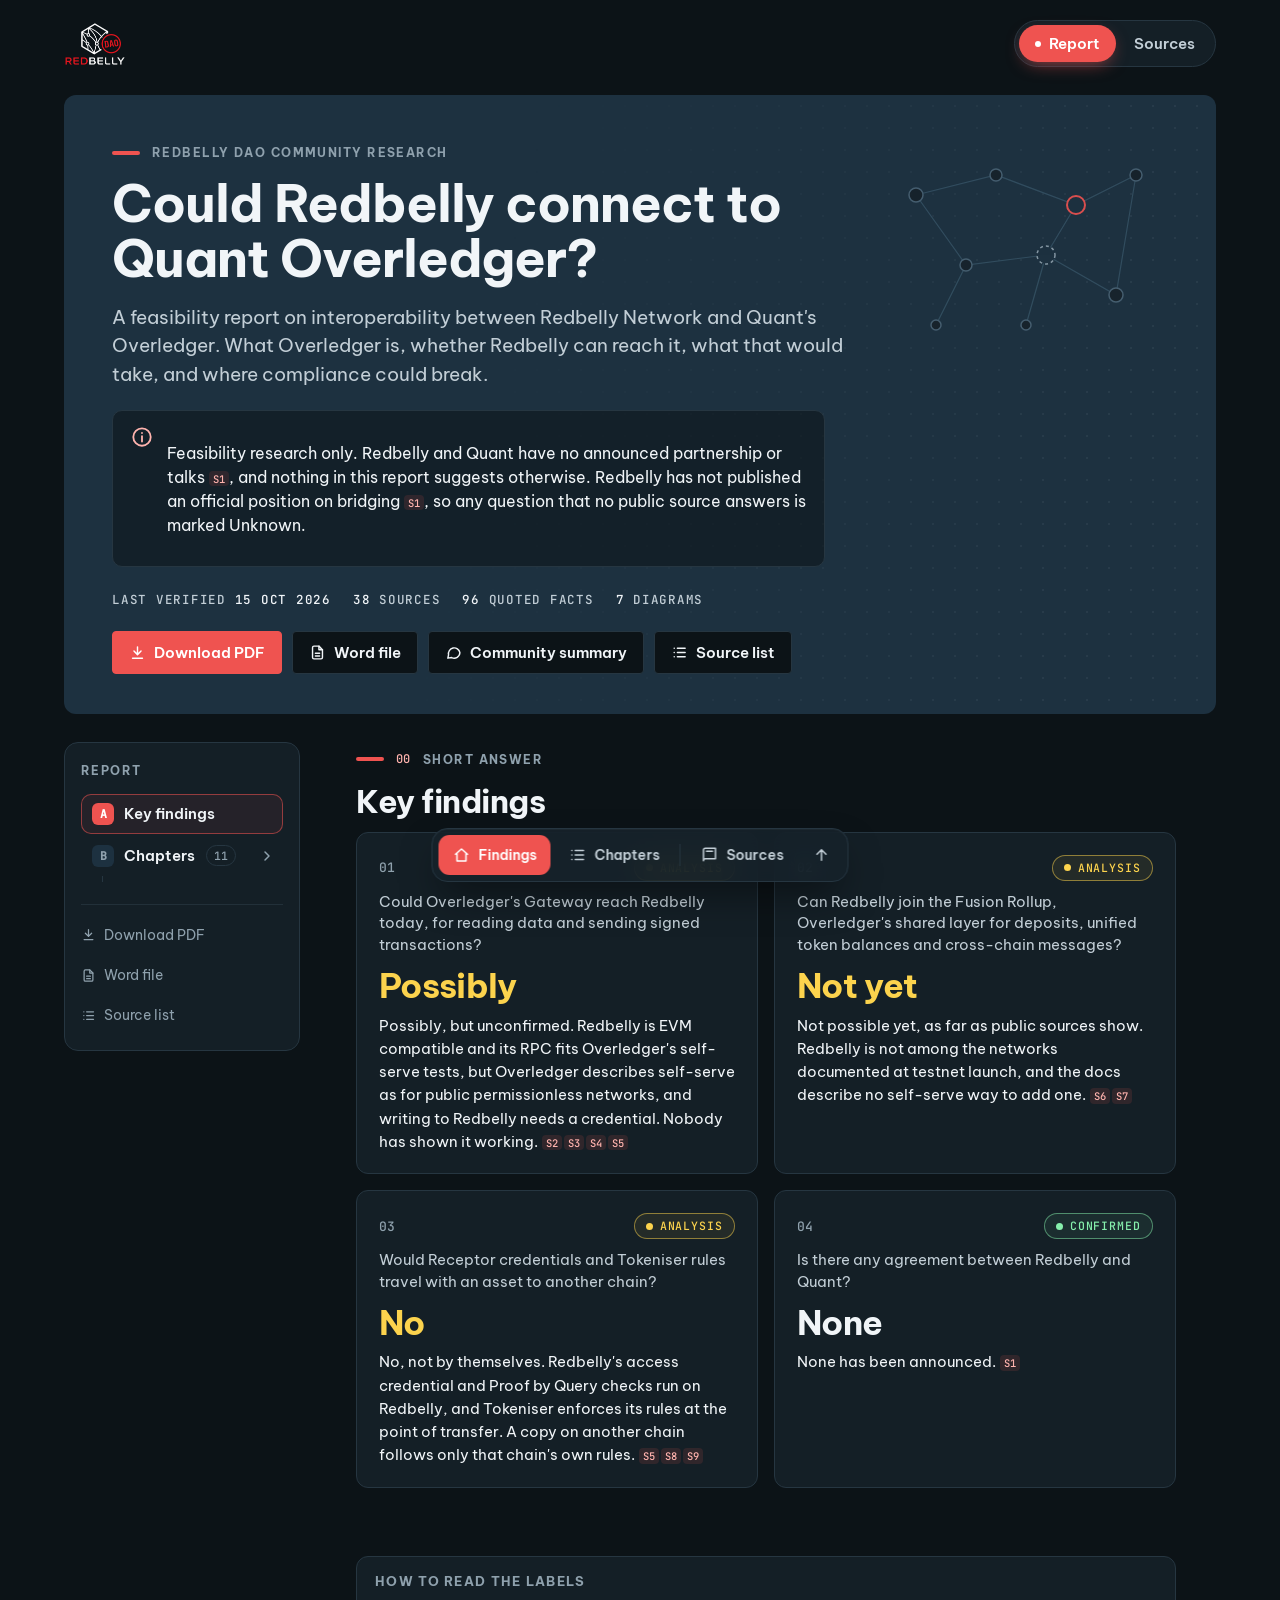
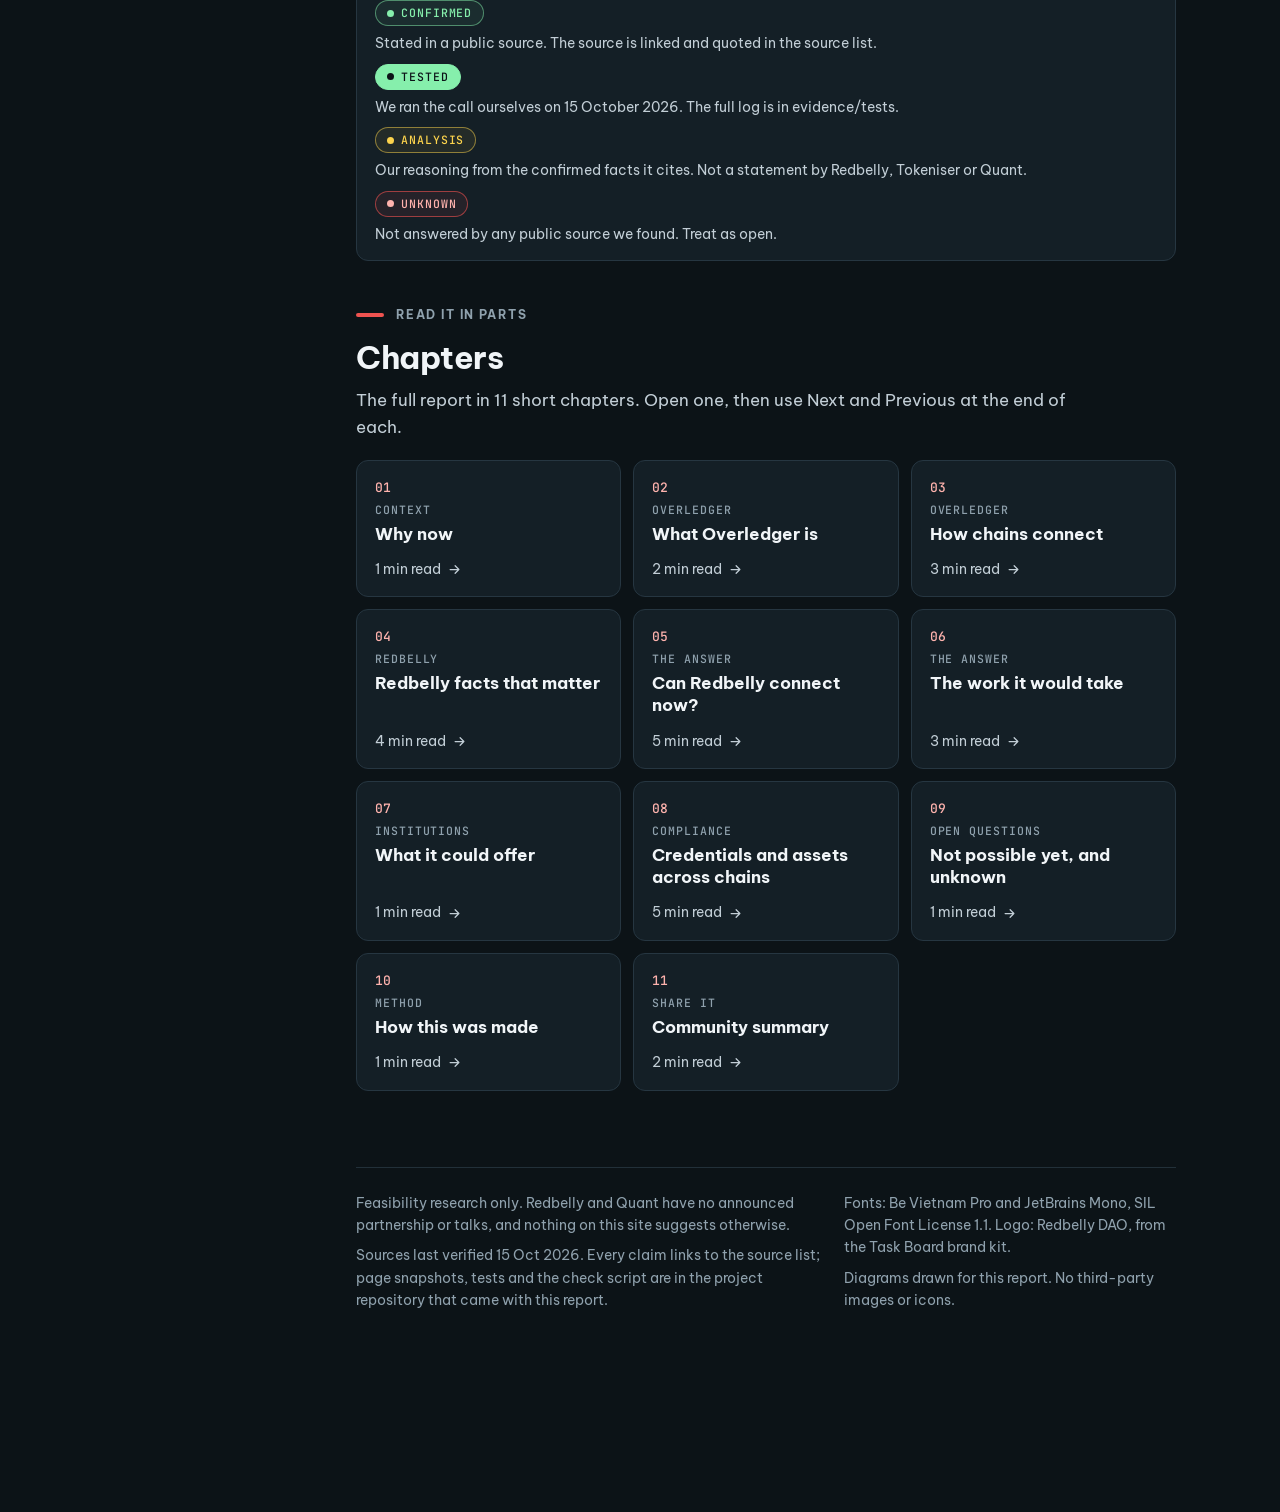
==== commit 7897f13b: "Collapse the chapter sub list fully so the menu panel shrinks and the download links move up" ====
--- a/public/index.html
+++ b/public/index.html
@@ -1,4 +1,4 @@
-<!doctype html><html lang="en-AU"><head><meta charset="utf-8"><meta name="viewport" content="width=device-width, initial-scale=1"><title>Could Redbelly connect to Quant Overledger? | Redbelly DAO research</title><meta name="description" content="A feasibility report on interoperability between Redbelly Network and Quant&#x27;s Overledger"><meta name="theme-color" content="#0c1317"><meta property="og:title" content="Could Redbelly connect to Quant Overledger? | Redbelly DAO research"><meta property="og:description" content="A feasibility report on interoperability between Redbelly Network and Quant&#x27;s Overledger"><meta property="og:type" content="article"><link rel="icon" href="brand/dao-logo-on-dark.png"><link rel="preload" href="fonts/be-vietnam-pro-latin-400-normal.woff2" as="font" type="font/woff2" crossorigin><link rel="stylesheet" href="site.css?v=e35302afc5"></head><body><div class="progress" aria-hidden="true"><span></span></div><header class="top"><a class="brand" href="index.html"><img src="brand/dao-logo-on-dark.png" alt="Redbelly DAO" width="62" height="44"></a><nav aria-label="Pages"><a href="index.html" aria-current="page">Report</a><a href="sources.html">Sources</a></nav></header><main id="main"><section class="hero" aria-labelledby="title"><svg class="hero-art" viewBox="0 0 300 220" aria-hidden="true" focusable="false"><g stroke="#345062" stroke-width="1.2" fill="none"><path d="M40 60L120 40L200 70L260 40M40 60L90 130L170 120L200 70M90 130L60 190M170 120L240 160L260 40M170 120L150 190"/></g><g fill="#17222a" stroke="#4a6375" stroke-width="1.5"><circle cx="40" cy="60" r="7"/><circle cx="120" cy="40" r="6"/><circle cx="260" cy="40" r="6"/><circle cx="90" cy="130" r="6"/><circle cx="60" cy="190" r="5"/><circle cx="240" cy="160" r="7"/><circle cx="150" cy="190" r="5"/></g><circle cx="200" cy="70" r="9" fill="#1d3140" stroke="#EF5350" stroke-width="2"/><circle cx="170" cy="120" r="9" fill="#1d3140" stroke="#8fa1ad" stroke-width="1.5" stroke-dasharray="3 3"/></svg><p class="kicker"><span class="bar"></span>Redbelly DAO community research</p><h1 id="title">Could Redbelly connect to Quant Overledger?</h1><p class="lead">A feasibility report on interoperability between Redbelly Network and Quant&#x27;s Overledger. What Overledger is, whether Redbelly can reach it, what that would take, and where compliance could break.</p><div class="notice"><svg viewBox="0 0 24 24" fill="none" stroke="currentColor" stroke-width="2" stroke-linecap="round" aria-hidden="true"><circle cx="12" cy="12" r="9.5"/><path d="M12 11v6M12 7.5v.1"/></svg><p>Feasibility research only. Redbelly and Quant have no announced partnership or talks<sup class="cite"><a href="sources.html#s1" data-n="1" data-f="no-talks" aria-label="Source 1">S1</a></sup>, and nothing in this report suggests otherwise. Redbelly has not published an official position on bridging<sup class="cite"><a href="sources.html#s1" data-n="1" data-f="no-bridge-position" aria-label="Source 1">S1</a></sup>, so any question that no public source answers is marked Unknown.</p></div><p class="meta-row"><span>Last verified <b>15 Oct 2026</b></span><span><b>38</b> sources</span><span><b>96</b> quoted facts</span><span><b>7</b> diagrams</span></p><div class="actions"><a class="btn primary" href="downloads/redbelly-overledger-feasibility-report.pdf"><svg viewBox="0 0 24 24" fill="none" stroke="currentColor" stroke-width="2" stroke-linecap="round" stroke-linejoin="round" aria-hidden="true"><path d="M12 4v11M7 10l5 5 5-5M5 20h14"/></svg>Download PDF</a><a class="btn" href="downloads/redbelly-overledger-feasibility-report.docx"><svg viewBox="0 0 24 24" fill="none" stroke="currentColor" stroke-width="2" stroke-linecap="round" stroke-linejoin="round" aria-hidden="true"><path d="M14 3H7a2 2 0 0 0-2 2v14a2 2 0 0 0 2 2h10a2 2 0 0 0 2-2V8z"/><path d="M14 3v5h5M9 13h6M9 17h6"/></svg>Word file</a><a class="btn" href="#summary"><svg viewBox="0 0 24 24" fill="none" stroke="currentColor" stroke-width="2" stroke-linecap="round" stroke-linejoin="round" aria-hidden="true"><path d="M21 12a8 8 0 0 1-11.6 7.1L4 20l1-4.6A8 8 0 1 1 21 12z"/></svg>Community summary</a><a class="btn" href="sources.html"><svg viewBox="0 0 24 24" fill="none" stroke="currentColor" stroke-width="2" stroke-linecap="round" aria-hidden="true"><path d="M9 6h11M9 12h11M9 18h11M4.5 6h.1M4.5 12h.1M4.5 18h.1"/></svg>Source list</a></div></section><div class="layout"><aside class="toc rnav" aria-label="Report contents"><p class="toc-head">Report</p><ol class="rn"><li><a class="rn-item" href="#findings" data-t="findings"><span class="rn-l">A</span><span class="rn-t">Key findings</span></a></li><li class="rn-group open"><div class="rn-row"><a class="rn-item" href="#chapters" data-t="chapters"><span class="rn-l">B</span><span class="rn-t">Chapters</span><span class="cnt">11</span></a><button class="rn-tog" type="button" aria-expanded="true" aria-controls="rn-sub" aria-label="Show or hide the chapters"><svg viewBox="0 0 24 24" fill="none" stroke="currentColor" stroke-width="2.2" stroke-linecap="round" stroke-linejoin="round" aria-hidden="true"><path d="M6 9l6 6 6-6"/></svg></button></div><ol class="rn-sub" id="rn-sub"><li><a href="#why" data-t="why"><span class="n">01</span><span>Why now</span></a></li><li><a href="#overledger" data-t="overledger"><span class="n">02</span><span>What Overledger is</span></a></li><li><a href="#how-connect" data-t="how-connect"><span class="n">03</span><span>How chains connect</span></a></li><li><a href="#redbelly" data-t="redbelly"><span class="n">04</span><span>Redbelly facts that matter</span></a></li><li><a href="#now" data-t="now"><span class="n">05</span><span>Can Redbelly connect now?</span></a></li><li><a href="#work" data-t="work"><span class="n">06</span><span>The work it would take</span></a></li><li><a href="#offer" data-t="offer"><span class="n">07</span><span>What it could offer</span></a></li><li><a href="#compliance" data-t="compliance"><span class="n">08</span><span>Credentials and assets across chains</span></a></li><li><a href="#open" data-t="open"><span class="n">09</span><span>Not possible yet, and unknown</span></a></li><li><a href="#method" data-t="method"><span class="n">10</span><span>How this was made</span></a></li><li><a href="#summary" data-t="summary"><span class="n">11</span><span>Community summary</span></a></li></ol></li></ol><div class="toc-links"><a href="downloads/redbelly-overledger-feasibility-report.pdf"><svg viewBox="0 0 24 24" fill="none" stroke="currentColor" stroke-width="2" stroke-linecap="round" stroke-linejoin="round" aria-hidden="true"><path d="M12 4v11M7 10l5 5 5-5M5 20h14"/></svg>Download PDF</a><a href="downloads/redbelly-overledger-feasibility-report.docx"><svg viewBox="0 0 24 24" fill="none" stroke="currentColor" stroke-width="2" stroke-linecap="round" stroke-linejoin="round" aria-hidden="true"><path d="M14 3H7a2 2 0 0 0-2 2v14a2 2 0 0 0 2 2h10a2 2 0 0 0 2-2V8z"/><path d="M14 3v5h5M9 13h6M9 17h6"/></svg>Word file</a><a href="sources.html"><svg viewBox="0 0 24 24" fill="none" stroke="currentColor" stroke-width="2" stroke-linecap="round" aria-hidden="true"><path d="M9 6h11M9 12h11M9 18h11M4.5 6h.1M4.5 12h.1M4.5 18h.1"/></svg>Source list</a></div></aside><div class="content"><section class="s" id="findings" aria-labelledby="h-findings"><div class="rv"><p class="kicker"><span class="bar"></span><span class="num">00</span>Short answer</p><h2 id="h-findings">Key findings</h2></div><div class="verdicts"><article class="verdict rv analysis"><div class="vtop"><span class="vnum">01</span><span class="pill analysis"><span class="dot" aria-hidden="true"></span>Analysis</span></div><p class="q">Could Overledger&#x27;s Gateway reach Redbelly today, for reading data and sending signed transactions?</p><p class="big">Possibly</p><p class="a">Possibly, but unconfirmed. Redbelly is EVM compatible and its RPC fits Overledger&#x27;s self-serve tests, but Overledger describes self-serve as for public permissionless networks, and writing to Redbelly needs a credential. Nobody has shown it working.<sup class="cite"><a href="sources.html#s2" data-n="2" data-f="rb-evm" aria-label="Source 2">S2</a><a href="sources.html#s3" data-n="3" data-f="con-evm con-criteria con-selfserve-scope" aria-label="Source 3">S3</a><a href="sources.html#s4" data-n="4" data-f="t-chainid" aria-label="Source 4">S4</a><a href="sources.html#s5" data-n="5" data-f="rb-access" aria-label="Source 5">S5</a></sup></p></article><article class="verdict rv analysis"><div class="vtop"><span class="vnum">02</span><span class="pill analysis"><span class="dot" aria-hidden="true"></span>Analysis</span></div><p class="q">Can Redbelly join the Fusion Rollup, Overledger&#x27;s shared layer for deposits, unified token balances and cross-chain messages?</p><p class="big">Not yet</p><p class="a">Not possible yet, as far as public sources show. Redbelly is not among the networks documented at testnet launch, and the docs describe no self-serve way to add one.<sup class="cite"><a href="sources.html#s6" data-n="6" data-f="fus-connected fus-bridge-contracts" aria-label="Source 6">S6</a><a href="sources.html#s7" data-n="7" data-f="t-ol-auth" aria-label="Source 7">S7</a></sup></p></article><article class="verdict rv analysis"><div class="vtop"><span class="vnum">03</span><span class="pill analysis"><span class="dot" aria-hidden="true"></span>Analysis</span></div><p class="q">Would Receptor credentials and Tokeniser rules travel with an asset to another chain?</p><p class="big">No</p><p class="a">No, not by themselves. Redbelly&#x27;s access credential and Proof by Query checks run on Redbelly, and Tokeniser enforces its rules at the point of transfer. A copy on another chain follows only that chain&#x27;s own rules.<sup class="cite"><a href="sources.html#s5" data-n="5" data-f="rb-access" aria-label="Source 5">S5</a><a href="sources.html#s8" data-n="8" data-f="pbq-contract pbq-publish" aria-label="Source 8">S8</a><a href="sources.html#s9" data-n="9" data-f="tk-runs tk-point" aria-label="Source 9">S9</a></sup></p></article><article class="verdict rv none"><div class="vtop"><span class="vnum">04</span><span class="pill confirmed"><span class="dot" aria-hidden="true"></span>Confirmed</span></div><p class="q">Is there any agreement between Redbelly and Quant?</p><p class="big">None</p><p class="a">None has been announced.<sup class="cite"><a href="sources.html#s1" data-n="1" data-f="no-talks" aria-label="Source 1">S1</a></sup></p></article></div></section><div class="card rv legend-card"><div class="chead"><h3>How to read the labels</h3></div><ul class="legend"><li><span class="pill confirmed"><span class="dot" aria-hidden="true"></span>Confirmed</span><span>Stated in a public source. The source is linked and quoted in the source list.</span></li><li><span class="pill tested"><span class="dot" aria-hidden="true"></span>Tested</span><span>We ran the call ourselves on 15 October 2026. The full log is in evidence/tests.</span></li><li><span class="pill analysis"><span class="dot" aria-hidden="true"></span>Analysis</span><span>Our reasoning from the confirmed facts it cites. Not a statement by Redbelly, Tokeniser or Quant.</span></li><li><span class="pill unknown"><span class="dot" aria-hidden="true"></span>Unknown</span><span>Not answered by any public source we found. Treat as open.</span></li></ul></div><section class="s chapters" id="chapters" aria-labelledby="h-chapters"><div class="rv"><p class="kicker"><span class="bar"></span>Read it in parts</p><h2 id="h-chapters">Chapters</h2><p class="intro">The full report in 11 short chapters. Open one, then use Next and Previous at the end of each.</p></div><ol class="chap-grid"><li><a class="chap-card rv" href="#why"><span class="cn">01</span><span class="ck">Context</span><span class="ct">Why now</span><span class="cm">1 min read<svg viewBox="0 0 24 24" fill="none" stroke="currentColor" stroke-width="2" stroke-linecap="round" stroke-linejoin="round" aria-hidden="true"><path d="M5 12h14M13 6l6 6-6 6"/></svg></span></a></li><li><a class="chap-card rv" href="#overledger"><span class="cn">02</span><span class="ck">Overledger</span><span class="ct">What Overledger is</span><span class="cm">2 min read<svg viewBox="0 0 24 24" fill="none" stroke="currentColor" stroke-width="2" stroke-linecap="round" stroke-linejoin="round" aria-hidden="true"><path d="M5 12h14M13 6l6 6-6 6"/></svg></span></a></li><li><a class="chap-card rv" href="#how-connect"><span class="cn">03</span><span class="ck">Overledger</span><span class="ct">How chains connect</span><span class="cm">3 min read<svg viewBox="0 0 24 24" fill="none" stroke="currentColor" stroke-width="2" stroke-linecap="round" stroke-linejoin="round" aria-hidden="true"><path d="M5 12h14M13 6l6 6-6 6"/></svg></span></a></li><li><a class="chap-card rv" href="#redbelly"><span class="cn">04</span><span class="ck">Redbelly</span><span class="ct">Redbelly facts that matter</span><span class="cm">4 min read<svg viewBox="0 0 24 24" fill="none" stroke="currentColor" stroke-width="2" stroke-linecap="round" stroke-linejoin="round" aria-hidden="true"><path d="M5 12h14M13 6l6 6-6 6"/></svg></span></a></li><li><a class="chap-card rv" href="#now"><span class="cn">05</span><span class="ck">The answer</span><span class="ct">Can Redbelly connect now?</span><span class="cm">5 min read<svg viewBox="0 0 24 24" fill="none" stroke="currentColor" stroke-width="2" stroke-linecap="round" stroke-linejoin="round" aria-hidden="true"><path d="M5 12h14M13 6l6 6-6 6"/></svg></span></a></li><li><a class="chap-card rv" href="#work"><span class="cn">06</span><span class="ck">The answer</span><span class="ct">The work it would take</span><span class="cm">3 min read<svg viewBox="0 0 24 24" fill="none" stroke="currentColor" stroke-width="2" stroke-linecap="round" stroke-linejoin="round" aria-hidden="true"><path d="M5 12h14M13 6l6 6-6 6"/></svg></span></a></li><li><a class="chap-card rv" href="#offer"><span class="cn">07</span><span class="ck">Institutions</span><span class="ct">What it could offer</span><span class="cm">1 min read<svg viewBox="0 0 24 24" fill="none" stroke="currentColor" stroke-width="2" stroke-linecap="round" stroke-linejoin="round" aria-hidden="true"><path d="M5 12h14M13 6l6 6-6 6"/></svg></span></a></li><li><a class="chap-card rv" href="#compliance"><span class="cn">08</span><span class="ck">Compliance</span><span class="ct">Credentials and assets across chains</span><span class="cm">5 min read<svg viewBox="0 0 24 24" fill="none" stroke="currentColor" stroke-width="2" stroke-linecap="round" stroke-linejoin="round" aria-hidden="true"><path d="M5 12h14M13 6l6 6-6 6"/></svg></span></a></li><li><a class="chap-card rv" href="#open"><span class="cn">09</span><span class="ck">Open questions</span><span class="ct">Not possible yet, and unknown</span><span class="cm">1 min read<svg viewBox="0 0 24 24" fill="none" stroke="currentColor" stroke-width="2" stroke-linecap="round" stroke-linejoin="round" aria-hidden="true"><path d="M5 12h14M13 6l6 6-6 6"/></svg></span></a></li><li><a class="chap-card rv" href="#method"><span class="cn">10</span><span class="ck">Method</span><span class="ct">How this was made</span><span class="cm">1 min read<svg viewBox="0 0 24 24" fill="none" stroke="currentColor" stroke-width="2" stroke-linecap="round" stroke-linejoin="round" aria-hidden="true"><path d="M5 12h14M13 6l6 6-6 6"/></svg></span></a></li><li><a class="chap-card rv" href="#summary"><span class="cn">11</span><span class="ck">Share it</span><span class="ct">Community summary</span><span class="cm">2 min read<svg viewBox="0 0 24 24" fill="none" stroke="currentColor" stroke-width="2" stroke-linecap="round" stroke-linejoin="round" aria-hidden="true"><path d="M5 12h14M13 6l6 6-6 6"/></svg></span></a></li></ol></section><section class="s" id="why" aria-labelledby="h-why"><div class="chap-top"><a class="chap-all" href="#chapters"><svg viewBox="0 0 24 24" fill="none" stroke="currentColor" stroke-width="2" stroke-linecap="round" stroke-linejoin="round" aria-hidden="true"><path d="M19 12H5M11 6l-6 6 6 6"/></svg>All chapters</a><span class="chap-of">Chapter 1 of 11</span><span class="chap-meter" aria-hidden="true"><span style="width:9.1%"></span></span></div><div class="rv"><p class="kicker"><span class="bar"></span><span class="num">01</span>Context</p><h2 id="h-why">Why this question comes up now</h2></div><div class="card rv"><div class="chead"><span class="pill confirmed"><span class="dot" aria-hidden="true"></span>Confirmed</span></div><p>On 24 September 2026 The Clearing House said it selected Quant to power its On-Chain Money Initiative, a payments network for clearing and settling tokenised deposits between financial institutions<sup class="cite"><a href="sources.html#s10" data-n="10" data-f="tch-select" aria-label="Source 10">S10</a></sup>. Quant&#x27;s technology is to provide the network&#x27;s interoperability, orchestration and transaction management layer<sup class="cite"><a href="sources.html#s10" data-n="10" data-f="tch-layer" aria-label="Source 10">S10</a></sup>, with connectivity to existing payment systems such as RTP and CHIPS<sup class="cite"><a href="sources.html#s10" data-n="10" data-f="tch-fiat" aria-label="Source 10">S10</a></sup>. Quant&#x27;s own release says The Clearing House will use Quant&#x27;s technology to bring on-chain capabilities to its tokenised deposit network<sup class="cite"><a href="sources.html#s11" data-n="11" data-f="quant-use" aria-label="Source 11">S11</a></sup>.</p></div><div class="card rv"><div class="chead"><span class="pill confirmed"><span class="dot" aria-hidden="true"></span>Confirmed</span></div><p>The network is expected to be available to participating institutions in the first half of 2027, and details on participation and use cases are still to be announced<sup class="cite"><a href="sources.html#s10" data-n="10" data-f="tch-date" aria-label="Source 10">S10</a></sup>.</p></div><div class="card rv"><div class="chead"><span class="pill unknown"><span class="dot" aria-hidden="true"></span>Unknown</span></div><p>Neither announcement names any blockchain the network will use or connect to, and neither mentions Redbelly. No public source we found says whether it will connect to Redbelly or to any other specific chain<sup class="cite"><a href="sources.html#s10" data-n="10" data-f="tch-date" aria-label="Source 10">S10</a></sup>.</p></div><nav class="chap-nav" aria-label="Chapters"><a class="chap-prev" href="#chapters" rel="prev"><span class="dir"><svg viewBox="0 0 24 24" fill="none" stroke="currentColor" stroke-width="2" stroke-linecap="round" stroke-linejoin="round" aria-hidden="true"><path d="M19 12H5M11 6l-6 6 6 6"/></svg>Back to</span><span class="t">Key findings and chapters</span></a><a class="chap-next" href="#overledger" rel="next"><span class="dir">Next<svg viewBox="0 0 24 24" fill="none" stroke="currentColor" stroke-width="2" stroke-linecap="round" stroke-linejoin="round" aria-hidden="true"><path d="M5 12h14M13 6l6 6-6 6"/></svg></span><span class="t">What Overledger is</span></a></nav></section><section class="s" id="overledger" aria-labelledby="h-overledger"><div class="chap-top"><a class="chap-all" href="#chapters"><svg viewBox="0 0 24 24" fill="none" stroke="currentColor" stroke-width="2" stroke-linecap="round" stroke-linejoin="round" aria-hidden="true"><path d="M19 12H5M11 6l-6 6 6 6"/></svg>All chapters</a><span class="chap-of">Chapter 2 of 11</span><span class="chap-meter" aria-hidden="true"><span style="width:18.2%"></span></span></div><div class="rv"><p class="kicker"><span class="bar"></span><span class="num">02</span>Overledger</p><h2 id="h-overledger">What Overledger is</h2></div><div class="card rv"><div class="chead"><span class="pill confirmed"><span class="dot" aria-hidden="true"></span>Confirmed</span></div><p>Overledger is Quant&#x27;s platform for building applications that span more than one blockchain<sup class="cite"><a href="sources.html#s12" data-n="12" data-f="ol-what" aria-label="Source 12">S12</a></sup>. It has three foundations: a Gateway that authenticates clients and routes requests<sup class="cite"><a href="sources.html#s13" data-n="13" data-f="ol-gateway" aria-label="Source 13">S13</a></sup>; Connectors that put each chain&#x27;s own RPC protocol behind one common interface<sup class="cite"><a href="sources.html#s13" data-n="13" data-f="ol-connectors" aria-label="Source 13">S13</a></sup>; and the Fusion Rollup, a shared layer that anchors to several chains at once and supports deposits, withdrawals and cross-chain messages between them<sup class="cite"><a href="sources.html#s13" data-n="13" data-f="ol-fusion" aria-label="Source 13">S13</a></sup>.</p></div><figure class="fig rv" id="fig-stack"><div class="fhead"><div><div class="fk">Figure 1</div><p class="ft">Overledger in one picture</p></div><button class="zoom" type="button" aria-label="Open figure 1 full screen"><svg viewBox="0 0 24 24" fill="none" stroke="currentColor" stroke-width="2" stroke-linecap="round" stroke-linejoin="round" aria-hidden="true"><path d="M15 3h6v6M9 21H3v-6M21 3l-7 7M3 21l7-7"/></svg>Full screen</button></div><div class="art wide"><svg xmlns="http://www.w3.org/2000/svg" viewBox="0 0 960 708" role="img" aria-labelledby="stack-w-title stack-w-desc">
+<!doctype html><html lang="en-AU"><head><meta charset="utf-8"><meta name="viewport" content="width=device-width, initial-scale=1"><title>Could Redbelly connect to Quant Overledger? | Redbelly DAO research</title><meta name="description" content="A feasibility report on interoperability between Redbelly Network and Quant&#x27;s Overledger"><meta name="theme-color" content="#0c1317"><meta property="og:title" content="Could Redbelly connect to Quant Overledger? | Redbelly DAO research"><meta property="og:description" content="A feasibility report on interoperability between Redbelly Network and Quant&#x27;s Overledger"><meta property="og:type" content="article"><link rel="icon" href="brand/dao-logo-on-dark.png"><link rel="preload" href="fonts/be-vietnam-pro-latin-400-normal.woff2" as="font" type="font/woff2" crossorigin><link rel="stylesheet" href="site.css?v=d580f405d5"></head><body><div class="progress" aria-hidden="true"><span></span></div><header class="top"><a class="brand" href="index.html"><img src="brand/dao-logo-on-dark.png" alt="Redbelly DAO" width="62" height="44"></a><nav aria-label="Pages"><a href="index.html" aria-current="page">Report</a><a href="sources.html">Sources</a></nav></header><main id="main"><section class="hero" aria-labelledby="title"><svg class="hero-art" viewBox="0 0 300 220" aria-hidden="true" focusable="false"><g stroke="#345062" stroke-width="1.2" fill="none"><path d="M40 60L120 40L200 70L260 40M40 60L90 130L170 120L200 70M90 130L60 190M170 120L240 160L260 40M170 120L150 190"/></g><g fill="#17222a" stroke="#4a6375" stroke-width="1.5"><circle cx="40" cy="60" r="7"/><circle cx="120" cy="40" r="6"/><circle cx="260" cy="40" r="6"/><circle cx="90" cy="130" r="6"/><circle cx="60" cy="190" r="5"/><circle cx="240" cy="160" r="7"/><circle cx="150" cy="190" r="5"/></g><circle cx="200" cy="70" r="9" fill="#1d3140" stroke="#EF5350" stroke-width="2"/><circle cx="170" cy="120" r="9" fill="#1d3140" stroke="#8fa1ad" stroke-width="1.5" stroke-dasharray="3 3"/></svg><p class="kicker"><span class="bar"></span>Redbelly DAO community research</p><h1 id="title">Could Redbelly connect to Quant Overledger?</h1><p class="lead">A feasibility report on interoperability between Redbelly Network and Quant&#x27;s Overledger. What Overledger is, whether Redbelly can reach it, what that would take, and where compliance could break.</p><div class="notice"><svg viewBox="0 0 24 24" fill="none" stroke="currentColor" stroke-width="2" stroke-linecap="round" aria-hidden="true"><circle cx="12" cy="12" r="9.5"/><path d="M12 11v6M12 7.5v.1"/></svg><p>Feasibility research only. Redbelly and Quant have no announced partnership or talks<sup class="cite"><a href="sources.html#s1" data-n="1" data-f="no-talks" aria-label="Source 1">S1</a></sup>, and nothing in this report suggests otherwise. Redbelly has not published an official position on bridging<sup class="cite"><a href="sources.html#s1" data-n="1" data-f="no-bridge-position" aria-label="Source 1">S1</a></sup>, so any question that no public source answers is marked Unknown.</p></div><p class="meta-row"><span>Last verified <b>15 Oct 2026</b></span><span><b>38</b> sources</span><span><b>96</b> quoted facts</span><span><b>7</b> diagrams</span></p><div class="actions"><a class="btn primary" href="downloads/redbelly-overledger-feasibility-report.pdf"><svg viewBox="0 0 24 24" fill="none" stroke="currentColor" stroke-width="2" stroke-linecap="round" stroke-linejoin="round" aria-hidden="true"><path d="M12 4v11M7 10l5 5 5-5M5 20h14"/></svg>Download PDF</a><a class="btn" href="downloads/redbelly-overledger-feasibility-report.docx"><svg viewBox="0 0 24 24" fill="none" stroke="currentColor" stroke-width="2" stroke-linecap="round" stroke-linejoin="round" aria-hidden="true"><path d="M14 3H7a2 2 0 0 0-2 2v14a2 2 0 0 0 2 2h10a2 2 0 0 0 2-2V8z"/><path d="M14 3v5h5M9 13h6M9 17h6"/></svg>Word file</a><a class="btn" href="#summary"><svg viewBox="0 0 24 24" fill="none" stroke="currentColor" stroke-width="2" stroke-linecap="round" stroke-linejoin="round" aria-hidden="true"><path d="M21 12a8 8 0 0 1-11.6 7.1L4 20l1-4.6A8 8 0 1 1 21 12z"/></svg>Community summary</a><a class="btn" href="sources.html"><svg viewBox="0 0 24 24" fill="none" stroke="currentColor" stroke-width="2" stroke-linecap="round" aria-hidden="true"><path d="M9 6h11M9 12h11M9 18h11M4.5 6h.1M4.5 12h.1M4.5 18h.1"/></svg>Source list</a></div></section><div class="layout"><aside class="toc rnav" aria-label="Report contents"><p class="toc-head">Report</p><ol class="rn"><li><a class="rn-item" href="#findings" data-t="findings"><span class="rn-l">A</span><span class="rn-t">Key findings</span></a></li><li class="rn-group open"><div class="rn-row"><a class="rn-item" href="#chapters" data-t="chapters"><span class="rn-l">B</span><span class="rn-t">Chapters</span><span class="cnt">11</span></a><button class="rn-tog" type="button" aria-expanded="true" aria-controls="rn-sub" aria-label="Show or hide the chapters"><svg viewBox="0 0 24 24" fill="none" stroke="currentColor" stroke-width="2.2" stroke-linecap="round" stroke-linejoin="round" aria-hidden="true"><path d="M6 9l6 6 6-6"/></svg></button></div><div class="rn-subw" id="rn-sub"><ol class="rn-sub"><li><a href="#why" data-t="why"><span class="n">01</span><span>Why now</span></a></li><li><a href="#overledger" data-t="overledger"><span class="n">02</span><span>What Overledger is</span></a></li><li><a href="#how-connect" data-t="how-connect"><span class="n">03</span><span>How chains connect</span></a></li><li><a href="#redbelly" data-t="redbelly"><span class="n">04</span><span>Redbelly facts that matter</span></a></li><li><a href="#now" data-t="now"><span class="n">05</span><span>Can Redbelly connect now?</span></a></li><li><a href="#work" data-t="work"><span class="n">06</span><span>The work it would take</span></a></li><li><a href="#offer" data-t="offer"><span class="n">07</span><span>What it could offer</span></a></li><li><a href="#compliance" data-t="compliance"><span class="n">08</span><span>Credentials and assets across chains</span></a></li><li><a href="#open" data-t="open"><span class="n">09</span><span>Not possible yet, and unknown</span></a></li><li><a href="#method" data-t="method"><span class="n">10</span><span>How this was made</span></a></li><li><a href="#summary" data-t="summary"><span class="n">11</span><span>Community summary</span></a></li></ol></div></li></ol><div class="toc-links"><a href="downloads/redbelly-overledger-feasibility-report.pdf"><svg viewBox="0 0 24 24" fill="none" stroke="currentColor" stroke-width="2" stroke-linecap="round" stroke-linejoin="round" aria-hidden="true"><path d="M12 4v11M7 10l5 5 5-5M5 20h14"/></svg>Download PDF</a><a href="downloads/redbelly-overledger-feasibility-report.docx"><svg viewBox="0 0 24 24" fill="none" stroke="currentColor" stroke-width="2" stroke-linecap="round" stroke-linejoin="round" aria-hidden="true"><path d="M14 3H7a2 2 0 0 0-2 2v14a2 2 0 0 0 2 2h10a2 2 0 0 0 2-2V8z"/><path d="M14 3v5h5M9 13h6M9 17h6"/></svg>Word file</a><a href="sources.html"><svg viewBox="0 0 24 24" fill="none" stroke="currentColor" stroke-width="2" stroke-linecap="round" aria-hidden="true"><path d="M9 6h11M9 12h11M9 18h11M4.5 6h.1M4.5 12h.1M4.5 18h.1"/></svg>Source list</a></div></aside><div class="content"><section class="s" id="findings" aria-labelledby="h-findings"><div class="rv"><p class="kicker"><span class="bar"></span><span class="num">00</span>Short answer</p><h2 id="h-findings">Key findings</h2></div><div class="verdicts"><article class="verdict rv analysis"><div class="vtop"><span class="vnum">01</span><span class="pill analysis"><span class="dot" aria-hidden="true"></span>Analysis</span></div><p class="q">Could Overledger&#x27;s Gateway reach Redbelly today, for reading data and sending signed transactions?</p><p class="big">Possibly</p><p class="a">Possibly, but unconfirmed. Redbelly is EVM compatible and its RPC fits Overledger&#x27;s self-serve tests, but Overledger describes self-serve as for public permissionless networks, and writing to Redbelly needs a credential. Nobody has shown it working.<sup class="cite"><a href="sources.html#s2" data-n="2" data-f="rb-evm" aria-label="Source 2">S2</a><a href="sources.html#s3" data-n="3" data-f="con-evm con-criteria con-selfserve-scope" aria-label="Source 3">S3</a><a href="sources.html#s4" data-n="4" data-f="t-chainid" aria-label="Source 4">S4</a><a href="sources.html#s5" data-n="5" data-f="rb-access" aria-label="Source 5">S5</a></sup></p></article><article class="verdict rv analysis"><div class="vtop"><span class="vnum">02</span><span class="pill analysis"><span class="dot" aria-hidden="true"></span>Analysis</span></div><p class="q">Can Redbelly join the Fusion Rollup, Overledger&#x27;s shared layer for deposits, unified token balances and cross-chain messages?</p><p class="big">Not yet</p><p class="a">Not possible yet, as far as public sources show. Redbelly is not among the networks documented at testnet launch, and the docs describe no self-serve way to add one.<sup class="cite"><a href="sources.html#s6" data-n="6" data-f="fus-connected fus-bridge-contracts" aria-label="Source 6">S6</a><a href="sources.html#s7" data-n="7" data-f="t-ol-auth" aria-label="Source 7">S7</a></sup></p></article><article class="verdict rv analysis"><div class="vtop"><span class="vnum">03</span><span class="pill analysis"><span class="dot" aria-hidden="true"></span>Analysis</span></div><p class="q">Would Receptor credentials and Tokeniser rules travel with an asset to another chain?</p><p class="big">No</p><p class="a">No, not by themselves. Redbelly&#x27;s access credential and Proof by Query checks run on Redbelly, and Tokeniser enforces its rules at the point of transfer. A copy on another chain follows only that chain&#x27;s own rules.<sup class="cite"><a href="sources.html#s5" data-n="5" data-f="rb-access" aria-label="Source 5">S5</a><a href="sources.html#s8" data-n="8" data-f="pbq-contract pbq-publish" aria-label="Source 8">S8</a><a href="sources.html#s9" data-n="9" data-f="tk-runs tk-point" aria-label="Source 9">S9</a></sup></p></article><article class="verdict rv none"><div class="vtop"><span class="vnum">04</span><span class="pill confirmed"><span class="dot" aria-hidden="true"></span>Confirmed</span></div><p class="q">Is there any agreement between Redbelly and Quant?</p><p class="big">None</p><p class="a">None has been announced.<sup class="cite"><a href="sources.html#s1" data-n="1" data-f="no-talks" aria-label="Source 1">S1</a></sup></p></article></div></section><div class="card rv legend-card"><div class="chead"><h3>How to read the labels</h3></div><ul class="legend"><li><span class="pill confirmed"><span class="dot" aria-hidden="true"></span>Confirmed</span><span>Stated in a public source. The source is linked and quoted in the source list.</span></li><li><span class="pill tested"><span class="dot" aria-hidden="true"></span>Tested</span><span>We ran the call ourselves on 15 October 2026. The full log is in evidence/tests.</span></li><li><span class="pill analysis"><span class="dot" aria-hidden="true"></span>Analysis</span><span>Our reasoning from the confirmed facts it cites. Not a statement by Redbelly, Tokeniser or Quant.</span></li><li><span class="pill unknown"><span class="dot" aria-hidden="true"></span>Unknown</span><span>Not answered by any public source we found. Treat as open.</span></li></ul></div><section class="s chapters" id="chapters" aria-labelledby="h-chapters"><div class="rv"><p class="kicker"><span class="bar"></span>Read it in parts</p><h2 id="h-chapters">Chapters</h2><p class="intro">The full report in 11 short chapters. Open one, then use Next and Previous at the end of each.</p></div><ol class="chap-grid"><li><a class="chap-card rv" href="#why"><span class="cn">01</span><span class="ck">Context</span><span class="ct">Why now</span><span class="cm">1 min read<svg viewBox="0 0 24 24" fill="none" stroke="currentColor" stroke-width="2" stroke-linecap="round" stroke-linejoin="round" aria-hidden="true"><path d="M5 12h14M13 6l6 6-6 6"/></svg></span></a></li><li><a class="chap-card rv" href="#overledger"><span class="cn">02</span><span class="ck">Overledger</span><span class="ct">What Overledger is</span><span class="cm">2 min read<svg viewBox="0 0 24 24" fill="none" stroke="currentColor" stroke-width="2" stroke-linecap="round" stroke-linejoin="round" aria-hidden="true"><path d="M5 12h14M13 6l6 6-6 6"/></svg></span></a></li><li><a class="chap-card rv" href="#how-connect"><span class="cn">03</span><span class="ck">Overledger</span><span class="ct">How chains connect</span><span class="cm">3 min read<svg viewBox="0 0 24 24" fill="none" stroke="currentColor" stroke-width="2" stroke-linecap="round" stroke-linejoin="round" aria-hidden="true"><path d="M5 12h14M13 6l6 6-6 6"/></svg></span></a></li><li><a class="chap-card rv" href="#redbelly"><span class="cn">04</span><span class="ck">Redbelly</span><span class="ct">Redbelly facts that matter</span><span class="cm">4 min read<svg viewBox="0 0 24 24" fill="none" stroke="currentColor" stroke-width="2" stroke-linecap="round" stroke-linejoin="round" aria-hidden="true"><path d="M5 12h14M13 6l6 6-6 6"/></svg></span></a></li><li><a class="chap-card rv" href="#now"><span class="cn">05</span><span class="ck">The answer</span><span class="ct">Can Redbelly connect now?</span><span class="cm">5 min read<svg viewBox="0 0 24 24" fill="none" stroke="currentColor" stroke-width="2" stroke-linecap="round" stroke-linejoin="round" aria-hidden="true"><path d="M5 12h14M13 6l6 6-6 6"/></svg></span></a></li><li><a class="chap-card rv" href="#work"><span class="cn">06</span><span class="ck">The answer</span><span class="ct">The work it would take</span><span class="cm">3 min read<svg viewBox="0 0 24 24" fill="none" stroke="currentColor" stroke-width="2" stroke-linecap="round" stroke-linejoin="round" aria-hidden="true"><path d="M5 12h14M13 6l6 6-6 6"/></svg></span></a></li><li><a class="chap-card rv" href="#offer"><span class="cn">07</span><span class="ck">Institutions</span><span class="ct">What it could offer</span><span class="cm">1 min read<svg viewBox="0 0 24 24" fill="none" stroke="currentColor" stroke-width="2" stroke-linecap="round" stroke-linejoin="round" aria-hidden="true"><path d="M5 12h14M13 6l6 6-6 6"/></svg></span></a></li><li><a class="chap-card rv" href="#compliance"><span class="cn">08</span><span class="ck">Compliance</span><span class="ct">Credentials and assets across chains</span><span class="cm">5 min read<svg viewBox="0 0 24 24" fill="none" stroke="currentColor" stroke-width="2" stroke-linecap="round" stroke-linejoin="round" aria-hidden="true"><path d="M5 12h14M13 6l6 6-6 6"/></svg></span></a></li><li><a class="chap-card rv" href="#open"><span class="cn">09</span><span class="ck">Open questions</span><span class="ct">Not possible yet, and unknown</span><span class="cm">1 min read<svg viewBox="0 0 24 24" fill="none" stroke="currentColor" stroke-width="2" stroke-linecap="round" stroke-linejoin="round" aria-hidden="true"><path d="M5 12h14M13 6l6 6-6 6"/></svg></span></a></li><li><a class="chap-card rv" href="#method"><span class="cn">10</span><span class="ck">Method</span><span class="ct">How this was made</span><span class="cm">1 min read<svg viewBox="0 0 24 24" fill="none" stroke="currentColor" stroke-width="2" stroke-linecap="round" stroke-linejoin="round" aria-hidden="true"><path d="M5 12h14M13 6l6 6-6 6"/></svg></span></a></li><li><a class="chap-card rv" href="#summary"><span class="cn">11</span><span class="ck">Share it</span><span class="ct">Community summary</span><span class="cm">2 min read<svg viewBox="0 0 24 24" fill="none" stroke="currentColor" stroke-width="2" stroke-linecap="round" stroke-linejoin="round" aria-hidden="true"><path d="M5 12h14M13 6l6 6-6 6"/></svg></span></a></li></ol></section><section class="s" id="why" aria-labelledby="h-why"><div class="chap-top"><a class="chap-all" href="#chapters"><svg viewBox="0 0 24 24" fill="none" stroke="currentColor" stroke-width="2" stroke-linecap="round" stroke-linejoin="round" aria-hidden="true"><path d="M19 12H5M11 6l-6 6 6 6"/></svg>All chapters</a><span class="chap-of">Chapter 1 of 11</span><span class="chap-meter" aria-hidden="true"><span style="width:9.1%"></span></span></div><div class="rv"><p class="kicker"><span class="bar"></span><span class="num">01</span>Context</p><h2 id="h-why">Why this question comes up now</h2></div><div class="card rv"><div class="chead"><span class="pill confirmed"><span class="dot" aria-hidden="true"></span>Confirmed</span></div><p>On 24 September 2026 The Clearing House said it selected Quant to power its On-Chain Money Initiative, a payments network for clearing and settling tokenised deposits between financial institutions<sup class="cite"><a href="sources.html#s10" data-n="10" data-f="tch-select" aria-label="Source 10">S10</a></sup>. Quant&#x27;s technology is to provide the network&#x27;s interoperability, orchestration and transaction management layer<sup class="cite"><a href="sources.html#s10" data-n="10" data-f="tch-layer" aria-label="Source 10">S10</a></sup>, with connectivity to existing payment systems such as RTP and CHIPS<sup class="cite"><a href="sources.html#s10" data-n="10" data-f="tch-fiat" aria-label="Source 10">S10</a></sup>. Quant&#x27;s own release says The Clearing House will use Quant&#x27;s technology to bring on-chain capabilities to its tokenised deposit network<sup class="cite"><a href="sources.html#s11" data-n="11" data-f="quant-use" aria-label="Source 11">S11</a></sup>.</p></div><div class="card rv"><div class="chead"><span class="pill confirmed"><span class="dot" aria-hidden="true"></span>Confirmed</span></div><p>The network is expected to be available to participating institutions in the first half of 2027, and details on participation and use cases are still to be announced<sup class="cite"><a href="sources.html#s10" data-n="10" data-f="tch-date" aria-label="Source 10">S10</a></sup>.</p></div><div class="card rv"><div class="chead"><span class="pill unknown"><span class="dot" aria-hidden="true"></span>Unknown</span></div><p>Neither announcement names any blockchain the network will use or connect to, and neither mentions Redbelly. No public source we found says whether it will connect to Redbelly or to any other specific chain<sup class="cite"><a href="sources.html#s10" data-n="10" data-f="tch-date" aria-label="Source 10">S10</a></sup>.</p></div><nav class="chap-nav" aria-label="Chapters"><a class="chap-prev" href="#chapters" rel="prev"><span class="dir"><svg viewBox="0 0 24 24" fill="none" stroke="currentColor" stroke-width="2" stroke-linecap="round" stroke-linejoin="round" aria-hidden="true"><path d="M19 12H5M11 6l-6 6 6 6"/></svg>Back to</span><span class="t">Key findings and chapters</span></a><a class="chap-next" href="#overledger" rel="next"><span class="dir">Next<svg viewBox="0 0 24 24" fill="none" stroke="currentColor" stroke-width="2" stroke-linecap="round" stroke-linejoin="round" aria-hidden="true"><path d="M5 12h14M13 6l6 6-6 6"/></svg></span><span class="t">What Overledger is</span></a></nav></section><section class="s" id="overledger" aria-labelledby="h-overledger"><div class="chap-top"><a class="chap-all" href="#chapters"><svg viewBox="0 0 24 24" fill="none" stroke="currentColor" stroke-width="2" stroke-linecap="round" stroke-linejoin="round" aria-hidden="true"><path d="M19 12H5M11 6l-6 6 6 6"/></svg>All chapters</a><span class="chap-of">Chapter 2 of 11</span><span class="chap-meter" aria-hidden="true"><span style="width:18.2%"></span></span></div><div class="rv"><p class="kicker"><span class="bar"></span><span class="num">02</span>Overledger</p><h2 id="h-overledger">What Overledger is</h2></div><div class="card rv"><div class="chead"><span class="pill confirmed"><span class="dot" aria-hidden="true"></span>Confirmed</span></div><p>Overledger is Quant&#x27;s platform for building applications that span more than one blockchain<sup class="cite"><a href="sources.html#s12" data-n="12" data-f="ol-what" aria-label="Source 12">S12</a></sup>. It has three foundations: a Gateway that authenticates clients and routes requests<sup class="cite"><a href="sources.html#s13" data-n="13" data-f="ol-gateway" aria-label="Source 13">S13</a></sup>; Connectors that put each chain&#x27;s own RPC protocol behind one common interface<sup class="cite"><a href="sources.html#s13" data-n="13" data-f="ol-connectors" aria-label="Source 13">S13</a></sup>; and the Fusion Rollup, a shared layer that anchors to several chains at once and supports deposits, withdrawals and cross-chain messages between them<sup class="cite"><a href="sources.html#s13" data-n="13" data-f="ol-fusion" aria-label="Source 13">S13</a></sup>.</p></div><figure class="fig rv" id="fig-stack"><div class="fhead"><div><div class="fk">Figure 1</div><p class="ft">Overledger in one picture</p></div><button class="zoom" type="button" aria-label="Open figure 1 full screen"><svg viewBox="0 0 24 24" fill="none" stroke="currentColor" stroke-width="2" stroke-linecap="round" stroke-linejoin="round" aria-hidden="true"><path d="M15 3h6v6M9 21H3v-6M21 3l-7 7M3 21l7-7"/></svg>Full screen</button></div><div class="art wide"><svg xmlns="http://www.w3.org/2000/svg" viewBox="0 0 960 708" role="img" aria-labelledby="stack-w-title stack-w-desc">
   <title id="stack-w-title">Overledger in one picture</title>
   <desc id="stack-w-desc">An institution or app uses one login and one interface to reach the Overledger Gateway, which holds Connectors, Flow Apps and a Firewall, and Connectors reach the self-serve families and permissioned networks. The Fusion Rollup is a separate shared layer connected at testnet launch to Ethereum Sepolia, Polygon Amoy and the Quant permissioned Besu testnet, while Redbelly is not in the documented list.</desc>
   <defs>
@@ -1099,4 +1099,4 @@
 <circle cx="36" cy="1075.0" r="11" fill="#EF5350"/>
 <text x="36" y="1079.9" text-anchor="middle" font-family="JetBrains Mono, monospace" font-size="14" font-weight="500" fill="#ffffff">7</text>
 <text font-family="Be Vietnam Pro, sans-serif" font-size="14" font-weight="400" fill="#c2ced6"><tspan x="58" y="1080.0">Dispute window instead of</tspan><tspan x="58" dy="19">single round settlement</tspan></text>
-</svg></div><figcaption>Tokeniser enforces its rules on Redbelly at every transfer<sup class="cite"><a href="sources.html#s9" data-n="9" data-f="tk-point" aria-label="Source 9">S9</a><a href="sources.html#s29" data-n="29" data-f="tk-checks" aria-label="Source 29">S29</a></sup>. A bridge locks the asset and issues a copy elsewhere<sup class="cite"><a href="sources.html#s34" data-n="34" data-f="t08-pattern" aria-label="Source 34">S34</a></sup>, and the copy follows only the rules on that chain<sup class="cite"><a href="sources.html#s37" data-n="37" data-f="fw-binding" aria-label="Source 37">S37</a></sup>. The numbers match the list below<sup class="cite"><a href="sources.html#s6" data-n="6" data-f="fus-unify fus-dispute" aria-label="Source 6">S6</a><a href="sources.html#s9" data-n="9" data-f="tk-final" aria-label="Source 9">S9</a><a href="sources.html#s30" data-n="30" data-f="tk-register" aria-label="Source 30">S30</a><a href="sources.html#s31" data-n="31" data-f="tk-locked" aria-label="Source 31">S31</a><a href="sources.html#s37" data-n="37" data-f="fw-token-gov" aria-label="Source 37">S37</a></sup>.</figcaption></figure><div class="card rv"><div class="chead"><span class="pill analysis"><span class="dot" aria-hidden="true"></span>Analysis</span><h3>Where compliance could break</h3></div><ol class="breaks"><li>A copy on another chain without eligibility checks could be passed to someone who never proved eligibility on Redbelly<sup class="cite"><a href="sources.html#s9" data-n="9" data-f="tk-point" aria-label="Source 9">S9</a></sup>.</li><li>Two lists of who is allowed: Receptor credentials on Redbelly<sup class="cite"><a href="sources.html#s5" data-n="5" data-f="rb-access" aria-label="Source 5">S5</a></sup> and Overledger&#x27;s allowlists<sup class="cite"><a href="sources.html#s37" data-n="37" data-f="fw-binding" aria-label="Source 37">S37</a></sup>. If they drift apart, one system allows what the other refuses.</li><li>A revoked credential on Redbelly<sup class="cite"><a href="sources.html#s5" data-n="5" data-f="rb-access" aria-label="Source 5">S5</a></sup> does not reach a copy held elsewhere unless someone updates the other list<sup class="cite"><a href="sources.html#s37" data-n="37" data-f="fw-binding" aria-label="Source 37">S37</a></sup>.</li><li>Merged balances<sup class="cite"><a href="sources.html#s6" data-n="6" data-f="fus-unify" aria-label="Source 6">S6</a></sup> could mix a restricted asset with an unrestricted copy of the same asset.</li><li>The list of tokens that may cross the Fusion bridge is set by Quant&#x27;s governance<sup class="cite"><a href="sources.html#s37" data-n="37" data-f="fw-token-gov" aria-label="Source 37">S37</a></sup>, not by the issuer.</li><li>The register is kept on Redbelly in real time<sup class="cite"><a href="sources.html#s30" data-n="30" data-f="tk-register" aria-label="Source 30">S30</a></sup>. Units held on another chain, or locked in a bridge<sup class="cite"><a href="sources.html#s31" data-n="31" data-f="tk-locked" aria-label="Source 31">S31</a></sup>, need clear treatment in that register.</li><li>Settlement timing changes: rollup withdrawals wait for a dispute window<sup class="cite"><a href="sources.html#s6" data-n="6" data-f="fus-dispute" aria-label="Source 6">S6</a></sup>, while Redbelly is final in one round<sup class="cite"><a href="sources.html#s9" data-n="9" data-f="tk-final" aria-label="Source 9">S9</a></sup>.</li></ol></div><div class="card rv"><div class="chead"><span class="pill analysis"><span class="dot" aria-hidden="true"></span>Analysis</span></div><p>The lowest risk pattern is for regulated assets to stay on Redbelly and for Overledger to carry only instructions and data at Level 1, so that every transfer still meets Redbelly&#x27;s checks<sup class="cite"><a href="sources.html#s3" data-n="3" data-f="con-forward" aria-label="Source 3">S3</a><a href="sources.html#s5" data-n="5" data-f="rb-access" aria-label="Source 5">S5</a><a href="sources.html#s9" data-n="9" data-f="tk-point" aria-label="Source 9">S9</a></sup>.</p></div><nav class="chap-nav" aria-label="Chapters"><a class="chap-prev" href="#offer" rel="prev"><span class="dir"><svg viewBox="0 0 24 24" fill="none" stroke="currentColor" stroke-width="2" stroke-linecap="round" stroke-linejoin="round" aria-hidden="true"><path d="M19 12H5M11 6l-6 6 6 6"/></svg>Previous</span><span class="t">What it could offer</span></a><a class="chap-next" href="#open" rel="next"><span class="dir">Next<svg viewBox="0 0 24 24" fill="none" stroke="currentColor" stroke-width="2" stroke-linecap="round" stroke-linejoin="round" aria-hidden="true"><path d="M5 12h14M13 6l6 6-6 6"/></svg></span><span class="t">Not possible yet, and unknown</span></a></nav></section><section class="s" id="open" aria-labelledby="h-open"><div class="chap-top"><a class="chap-all" href="#chapters"><svg viewBox="0 0 24 24" fill="none" stroke="currentColor" stroke-width="2" stroke-linecap="round" stroke-linejoin="round" aria-hidden="true"><path d="M19 12H5M11 6l-6 6 6 6"/></svg>All chapters</a><span class="chap-of">Chapter 9 of 11</span><span class="chap-meter" aria-hidden="true"><span style="width:81.8%"></span></span></div><div class="rv"><p class="kicker"><span class="bar"></span><span class="num">09</span>Open questions</p><h2 id="h-open">Not possible yet, and unknown</h2></div><table class="tbl rv"><thead><tr><th scope="col">Question</th><th scope="col">Answer today</th></tr></thead><tbody><tr><td>Joining the Fusion Rollup</td><td><span class="pill notyet"><span class="dot" aria-hidden="true"></span>Not possible yet</span><span class="why">As far as public sources show<sup class="cite"><a href="sources.html#s6" data-n="6" data-f="fus-connected fus-bridge-contracts" aria-label="Source 6">S6</a><a href="sources.html#s7" data-n="7" data-f="t-ol-auth" aria-label="Source 7">S7</a></sup></span></td></tr><tr><td>Receptor credentials recognised by Overledger&#x27;s firewall</td><td><span class="pill notyet"><span class="dot" aria-hidden="true"></span>Not possible yet</span><span class="why">No documented link<sup class="cite"><a href="sources.html#s5" data-n="5" data-f="rb-access" aria-label="Source 5">S5</a><a href="sources.html#s37" data-n="37" data-f="fw-binding" aria-label="Source 37">S37</a></sup></span></td></tr><tr><td>Tokeniser rules enforced on copies held on other chains</td><td><span class="pill notyet"><span class="dot" aria-hidden="true"></span>Not possible yet</span><span class="why">Only the destination&#x27;s rules apply<sup class="cite"><a href="sources.html#s9" data-n="9" data-f="tk-point" aria-label="Source 9">S9</a><a href="sources.html#s34" data-n="34" data-f="t08-pattern" aria-label="Source 34">S34</a></sup></span></td></tr><tr><td>Whether Overledger treats Redbelly as self-serve or engagement</td><td><span class="pill unknown"><span class="dot" aria-hidden="true"></span>Unknown</span><span class="why">Writing to Redbelly needs a credential<sup class="cite"><a href="sources.html#s3" data-n="3" data-f="con-selfserve-scope" aria-label="Source 3">S3</a><a href="sources.html#s5" data-n="5" data-f="rb-access" aria-label="Source 5">S5</a><a href="sources.html#s13" data-n="13" data-f="ol-permissioned" aria-label="Source 13">S13</a></sup></span></td></tr><tr><td>Whether Redbelly passes Overledger&#x27;s EVM health check</td><td><span class="pill unknown"><span class="dot" aria-hidden="true"></span>Unknown</span><span class="why">Needs a test with an account<sup class="cite"><a href="sources.html#s3" data-n="3" data-f="con-health" aria-label="Source 3">S3</a><a href="sources.html#s4" data-n="4" data-f="t-netversion" aria-label="Source 4">S4</a></sup></span></td></tr><tr><td>Whether Redbelly is already in Overledger&#x27;s live network list</td><td><span class="pill unknown"><span class="dot" aria-hidden="true"></span>Unknown</span><span class="why">The lists need an API key<sup class="cite"><a href="sources.html#s7" data-n="7" data-f="t-ol-auth-all t-ol-auth" aria-label="Source 7">S7</a></sup></span></td></tr><tr><td>Whether Flow Apps work with Redbelly</td><td><span class="pill unknown"><span class="dot" aria-hidden="true"></span>Unknown</span><span class="why">Catalogue not public<sup class="cite"><a href="sources.html#s14" data-n="14" data-f="flow-not-listed" aria-label="Source 14">S14</a></sup></span></td></tr><tr><td>Which chains The Clearing House network will reach</td><td><span class="pill unknown"><span class="dot" aria-hidden="true"></span>Unknown</span><span class="why"><sup class="cite"><a href="sources.html#s10" data-n="10" data-f="tch-date" aria-label="Source 10">S10</a></sup></span></td></tr><tr><td>Redbelly&#x27;s position on bridging or on Overledger</td><td><span class="pill unknown"><span class="dot" aria-hidden="true"></span>Unknown</span><span class="why">Nothing published<sup class="cite"><a href="sources.html#s1" data-n="1" data-f="no-bridge-position" aria-label="Source 1">S1</a></sup></span></td></tr><tr><td>Any plan by Redbelly or Quant to connect</td><td><span class="pill none"><span class="dot" aria-hidden="true"></span>None announced</span><span class="why"><sup class="cite"><a href="sources.html#s1" data-n="1" data-f="no-talks" aria-label="Source 1">S1</a></sup></span></td></tr></tbody></table><nav class="chap-nav" aria-label="Chapters"><a class="chap-prev" href="#compliance" rel="prev"><span class="dir"><svg viewBox="0 0 24 24" fill="none" stroke="currentColor" stroke-width="2" stroke-linecap="round" stroke-linejoin="round" aria-hidden="true"><path d="M19 12H5M11 6l-6 6 6 6"/></svg>Previous</span><span class="t">Credentials and assets across chains</span></a><a class="chap-next" href="#method" rel="next"><span class="dir">Next<svg viewBox="0 0 24 24" fill="none" stroke="currentColor" stroke-width="2" stroke-linecap="round" stroke-linejoin="round" aria-hidden="true"><path d="M5 12h14M13 6l6 6-6 6"/></svg></span><span class="t">How this was made</span></a></nav></section><section class="s" id="method" aria-labelledby="h-method"><div class="chap-top"><a class="chap-all" href="#chapters"><svg viewBox="0 0 24 24" fill="none" stroke="currentColor" stroke-width="2" stroke-linecap="round" stroke-linejoin="round" aria-hidden="true"><path d="M19 12H5M11 6l-6 6 6 6"/></svg>All chapters</a><span class="chap-of">Chapter 10 of 11</span><span class="chap-meter" aria-hidden="true"><span style="width:90.9%"></span></span></div><div class="rv"><p class="kicker"><span class="bar"></span><span class="num">10</span>Method</p><h2 id="h-method">How this report was made and how to check it</h2></div><div class="card rv method"><div class="chead"><span class="pill none"><span class="dot" aria-hidden="true"></span>How it was done</span></div><p>Every source page was saved as a text snapshot on 15 October 2026, with its address, capture time and SHA-256 hash in evidence/manifest.json. Each factual claim cites a fact, and each fact quotes its source word for word. The script scripts/check.py confirms that every quote is in its snapshot, that every Confirmed paragraph cites a source, and that the text has no partnership wording, no investment language, no dashes and no emoji. We ran the RPC and API calls ourselves, and kept the full output in evidence/tests. We did not create an Overledger account, so nothing here was tested inside Overledger.</p></div><nav class="chap-nav" aria-label="Chapters"><a class="chap-prev" href="#open" rel="prev"><span class="dir"><svg viewBox="0 0 24 24" fill="none" stroke="currentColor" stroke-width="2" stroke-linecap="round" stroke-linejoin="round" aria-hidden="true"><path d="M19 12H5M11 6l-6 6 6 6"/></svg>Previous</span><span class="t">Not possible yet, and unknown</span></a><a class="chap-next" href="#summary" rel="next"><span class="dir">Next<svg viewBox="0 0 24 24" fill="none" stroke="currentColor" stroke-width="2" stroke-linecap="round" stroke-linejoin="round" aria-hidden="true"><path d="M5 12h14M13 6l6 6-6 6"/></svg></span><span class="t">Community summary</span></a></nav></section><section class="s" id="summary" aria-labelledby="h-summary"><div class="chap-top"><a class="chap-all" href="#chapters"><svg viewBox="0 0 24 24" fill="none" stroke="currentColor" stroke-width="2" stroke-linecap="round" stroke-linejoin="round" aria-hidden="true"><path d="M19 12H5M11 6l-6 6 6 6"/></svg>All chapters</a><span class="chap-of">Chapter 11 of 11</span><span class="chap-meter" aria-hidden="true"><span style="width:100.0%"></span></span></div><div class="rv"><p class="kicker"><span class="bar"></span><span class="num">11</span>Share it</p><h2 id="h-summary">Community summary</h2><p class="intro">Plain language, ready for the DAO to share. Copy the paragraphs, a single post, or the whole thread.</p></div><div class="share rv"><div class="shead"><h3>A few paragraphs</h3><button class="copy primary" type="button" data-copy=".sum-p" data-msg="Summary copied"><svg class="ic-copy" viewBox="0 0 24 24" fill="none" stroke="currentColor" stroke-width="2" stroke-linecap="round" stroke-linejoin="round" aria-hidden="true"><rect x="9" y="9" width="11" height="11" rx="2"/><path d="M5 15V6a2 2 0 0 1 2-2h8"/></svg><svg class="ic-done" viewBox="0 0 24 24" fill="none" stroke="currentColor" stroke-width="2.4" stroke-linecap="round" stroke-linejoin="round" aria-hidden="true"><path d="M5 12.5l4.5 4.5L19 7.5"/></svg><span class="lbl">Copy summary</span></button></div><div class="body"><p class="sum-p" data-raw="Could Redbelly connect to Quant&#x27;s Overledger? We looked only at public documents. Redbelly and Quant have not announced any partnership or talks, and this research does not suggest any.">Could Redbelly connect to Quant&#x27;s Overledger? We looked only at public documents. Redbelly and Quant have not announced any partnership or talks, and this research does not suggest any.</p><p class="sum-p" data-raw="Overledger is Quant&#x27;s platform for reaching many blockchains through one interface. Its self-serve route covers EVM chains, and Redbelly is EVM compatible, so a basic connection, reading Redbelly and sending transactions the sender has signed, looks possible. It is untested, and Overledger describes self-serve as for public permissionless networks, while writing to Redbelly needs a credential. Every Redbelly rule would still apply.">Overledger is Quant&#x27;s platform for reaching many blockchains through one interface. Its self-serve route covers EVM chains, and Redbelly is EVM compatible, so a basic connection, reading Redbelly and sending transactions the sender has signed, looks possible. It is untested, and Overledger describes self-serve as for public permissionless networks, while writing to Redbelly needs a credential. Every Redbelly rule would still apply.</p><p class="sum-p" data-raw="Overledger&#x27;s Fusion Rollup, its shared layer for moving tokens between chains, does not list Redbelly among its connected networks, and the docs describe no self-serve way to add a chain. As far as public sources show, that part is not possible today.">Overledger&#x27;s Fusion Rollup, its shared layer for moving tokens between chains, does not list Redbelly among its connected networks, and the docs describe no self-serve way to add a chain. As far as public sources show, that part is not possible today.</p><p class="sum-p" data-raw="Receptor credentials and Tokeniser&#x27;s eligibility rules are enforced on Redbelly. They do not travel with a token to another chain. Keeping regulated assets on Redbelly avoids that gap.">Receptor credentials and Tokeniser&#x27;s eligibility rules are enforced on Redbelly. They do not travel with a token to another chain. Keeping regulated assets on Redbelly avoids that gap.</p><p class="sum-p" data-raw="Open questions: whether Overledger would treat Redbelly as self-serve, whether Redbelly passes its network check, which chains The Clearing House network will reach, and Redbelly&#x27;s own position on bridging. The full report and every source are linked below.">Open questions: whether Overledger would treat Redbelly as self-serve, whether Redbelly passes its network check, which chains The Clearing House network will reach, and Redbelly&#x27;s own position on bridging. The full report and every source are linked below.</p></div></div><div class="share rv"><div class="shead"><h3>As an X thread, 6 posts</h3><button class="copy primary" type="button" data-copy=".post-text" data-msg="Thread copied"><svg class="ic-copy" viewBox="0 0 24 24" fill="none" stroke="currentColor" stroke-width="2" stroke-linecap="round" stroke-linejoin="round" aria-hidden="true"><rect x="9" y="9" width="11" height="11" rx="2"/><path d="M5 15V6a2 2 0 0 1 2-2h8"/></svg><svg class="ic-done" viewBox="0 0 24 24" fill="none" stroke="currentColor" stroke-width="2.4" stroke-linecap="round" stroke-linejoin="round" aria-hidden="true"><path d="M5 12.5l4.5 4.5L19 7.5"/></svg><span class="lbl">Copy all posts</span></button></div><ol class="posts"><li class="post"><div class="ptop"><span>Post 1 of 6</span><span class="count">239 / 280</span></div><p class="post-text" data-raw="1/ The Clearing House picked Quant to power its tokenised deposit network, so people are asking: could Redbelly connect to Quant&#x27;s Overledger? We read the public docs. No partnership or talks between Redbelly and Quant have been announced.">1/ The Clearing House picked Quant to power its tokenised deposit network, so people are asking: could Redbelly connect to Quant&#x27;s Overledger? We read the public docs. No partnership or talks between Redbelly and Quant have been announced.</p><div class="pbot"><button class="copy" type="button" data-text="1/ The Clearing House picked Quant to power its tokenised deposit network, so people are asking: could Redbelly connect to Quant&#x27;s Overledger? We read the public docs. No partnership or talks between Redbelly and Quant have been announced." data-msg="Post 1 copied"><svg class="ic-copy" viewBox="0 0 24 24" fill="none" stroke="currentColor" stroke-width="2" stroke-linecap="round" stroke-linejoin="round" aria-hidden="true"><rect x="9" y="9" width="11" height="11" rx="2"/><path d="M5 15V6a2 2 0 0 1 2-2h8"/></svg><svg class="ic-done" viewBox="0 0 24 24" fill="none" stroke="currentColor" stroke-width="2.4" stroke-linecap="round" stroke-linejoin="round" aria-hidden="true"><path d="M5 12.5l4.5 4.5L19 7.5"/></svg><span class="lbl">Copy post</span></button></div></li><li class="post"><div class="ptop"><span>Post 2 of 6</span><span class="count">232 / 280</span></div><p class="post-text" data-raw="2/ Overledger reaches many chains through one interface. Its self-serve route covers EVM chains, and Redbelly is EVM compatible. A basic connection for reading data and sending signed transactions looks possible, but it is untested.">2/ Overledger reaches many chains through one interface. Its self-serve route covers EVM chains, and Redbelly is EVM compatible. A basic connection for reading data and sending signed transactions looks possible, but it is untested.</p><div class="pbot"><button class="copy" type="button" data-text="2/ Overledger reaches many chains through one interface. Its self-serve route covers EVM chains, and Redbelly is EVM compatible. A basic connection for reading data and sending signed transactions looks possible, but it is untested." data-msg="Post 2 copied"><svg class="ic-copy" viewBox="0 0 24 24" fill="none" stroke="currentColor" stroke-width="2" stroke-linecap="round" stroke-linejoin="round" aria-hidden="true"><rect x="9" y="9" width="11" height="11" rx="2"/><path d="M5 15V6a2 2 0 0 1 2-2h8"/></svg><svg class="ic-done" viewBox="0 0 24 24" fill="none" stroke="currentColor" stroke-width="2.4" stroke-linecap="round" stroke-linejoin="round" aria-hidden="true"><path d="M5 12.5l4.5 4.5L19 7.5"/></svg><span class="lbl">Copy post</span></button></div></li><li class="post"><div class="ptop"><span>Post 3 of 6</span><span class="count">173 / 280</span></div><p class="post-text" data-raw="3/ Redbelly&#x27;s rules still apply on that route. Every account that sends a transaction needs a Redbelly access credential, and Tokeniser checks eligibility on every transfer.">3/ Redbelly&#x27;s rules still apply on that route. Every account that sends a transaction needs a Redbelly access credential, and Tokeniser checks eligibility on every transfer.</p><div class="pbot"><button class="copy" type="button" data-text="3/ Redbelly&#x27;s rules still apply on that route. Every account that sends a transaction needs a Redbelly access credential, and Tokeniser checks eligibility on every transfer." data-msg="Post 3 copied"><svg class="ic-copy" viewBox="0 0 24 24" fill="none" stroke="currentColor" stroke-width="2" stroke-linecap="round" stroke-linejoin="round" aria-hidden="true"><rect x="9" y="9" width="11" height="11" rx="2"/><path d="M5 15V6a2 2 0 0 1 2-2h8"/></svg><svg class="ic-done" viewBox="0 0 24 24" fill="none" stroke="currentColor" stroke-width="2.4" stroke-linecap="round" stroke-linejoin="round" aria-hidden="true"><path d="M5 12.5l4.5 4.5L19 7.5"/></svg><span class="lbl">Copy post</span></button></div></li><li class="post"><div class="ptop"><span>Post 4 of 6</span><span class="count">206 / 280</span></div><p class="post-text" data-raw="4/ Overledger&#x27;s Fusion Rollup, which moves tokens between connected chains, does not list Redbelly, and the docs describe no self-serve way to add a chain. As far as public sources show, not possible today.">4/ Overledger&#x27;s Fusion Rollup, which moves tokens between connected chains, does not list Redbelly, and the docs describe no self-serve way to add a chain. As far as public sources show, not possible today.</p><div class="pbot"><button class="copy" type="button" data-text="4/ Overledger&#x27;s Fusion Rollup, which moves tokens between connected chains, does not list Redbelly, and the docs describe no self-serve way to add a chain. As far as public sources show, not possible today." data-msg="Post 4 copied"><svg class="ic-copy" viewBox="0 0 24 24" fill="none" stroke="currentColor" stroke-width="2" stroke-linecap="round" stroke-linejoin="round" aria-hidden="true"><rect x="9" y="9" width="11" height="11" rx="2"/><path d="M5 15V6a2 2 0 0 1 2-2h8"/></svg><svg class="ic-done" viewBox="0 0 24 24" fill="none" stroke="currentColor" stroke-width="2.4" stroke-linecap="round" stroke-linejoin="round" aria-hidden="true"><path d="M5 12.5l4.5 4.5L19 7.5"/></svg><span class="lbl">Copy post</span></button></div></li><li class="post"><div class="ptop"><span>Post 5 of 6</span><span class="count">191 / 280</span></div><p class="post-text" data-raw="5/ Receptor credentials and Tokeniser rules do not travel with a token to another chain. A copy elsewhere follows only that chain&#x27;s rules. Keeping regulated assets on Redbelly avoids the gap.">5/ Receptor credentials and Tokeniser rules do not travel with a token to another chain. A copy elsewhere follows only that chain&#x27;s rules. Keeping regulated assets on Redbelly avoids the gap.</p><div class="pbot"><button class="copy" type="button" data-text="5/ Receptor credentials and Tokeniser rules do not travel with a token to another chain. A copy elsewhere follows only that chain&#x27;s rules. Keeping regulated assets on Redbelly avoids the gap." data-msg="Post 5 copied"><svg class="ic-copy" viewBox="0 0 24 24" fill="none" stroke="currentColor" stroke-width="2" stroke-linecap="round" stroke-linejoin="round" aria-hidden="true"><rect x="9" y="9" width="11" height="11" rx="2"/><path d="M5 15V6a2 2 0 0 1 2-2h8"/></svg><svg class="ic-done" viewBox="0 0 24 24" fill="none" stroke="currentColor" stroke-width="2.4" stroke-linecap="round" stroke-linejoin="round" aria-hidden="true"><path d="M5 12.5l4.5 4.5L19 7.5"/></svg><span class="lbl">Copy post</span></button></div></li><li class="post"><div class="ptop"><span>Post 6 of 6</span><span class="count">250 / 280</span></div><p class="post-text" data-raw="6/ Still unknown: whether Overledger would treat Redbelly as self-serve, since writing needs a credential, which chains The Clearing House network will reach, and Redbelly&#x27;s position on bridging. Full report with every source: https://overledger.test-hub.xyz">6/ Still unknown: whether Overledger would treat Redbelly as self-serve, since writing needs a credential, which chains The Clearing House network will reach, and Redbelly&#x27;s position on bridging. Full report with every source: https://overledger.test-hub.xyz</p><div class="pbot"><button class="copy" type="button" data-text="6/ Still unknown: whether Overledger would treat Redbelly as self-serve, since writing needs a credential, which chains The Clearing House network will reach, and Redbelly&#x27;s position on bridging. Full report with every source: https://overledger.test-hub.xyz" data-msg="Post 6 copied"><svg class="ic-copy" viewBox="0 0 24 24" fill="none" stroke="currentColor" stroke-width="2" stroke-linecap="round" stroke-linejoin="round" aria-hidden="true"><rect x="9" y="9" width="11" height="11" rx="2"/><path d="M5 15V6a2 2 0 0 1 2-2h8"/></svg><svg class="ic-done" viewBox="0 0 24 24" fill="none" stroke="currentColor" stroke-width="2.4" stroke-linecap="round" stroke-linejoin="round" aria-hidden="true"><path d="M5 12.5l4.5 4.5L19 7.5"/></svg><span class="lbl">Copy post</span></button></div></li></ol></div><nav class="chap-nav" aria-label="Chapters"><a class="chap-prev" href="#method" rel="prev"><span class="dir"><svg viewBox="0 0 24 24" fill="none" stroke="currentColor" stroke-width="2" stroke-linecap="round" stroke-linejoin="round" aria-hidden="true"><path d="M19 12H5M11 6l-6 6 6 6"/></svg>Previous</span><span class="t">How this was made</span></a><a class="chap-next" href="sources.html" rel="next"><span class="dir">Next<svg viewBox="0 0 24 24" fill="none" stroke="currentColor" stroke-width="2" stroke-linecap="round" stroke-linejoin="round" aria-hidden="true"><path d="M5 12h14M13 6l6 6-6 6"/></svg></span><span class="t">Source list</span></a></nav></section><footer class="foot"><div><p>Feasibility research only. Redbelly and Quant have no announced partnership or talks, and nothing on this site suggests otherwise.</p><p>Sources last verified 15 Oct 2026. Every claim links to the source list; page snapshots, tests and the check script are in the project repository that came with this report.</p></div><div><p>Fonts: Be Vietnam Pro and JetBrains Mono, SIL Open Font License 1.1. Logo: Redbelly DAO, from the Task Board brand kit.</p><p>Diagrams drawn for this report. No third-party images or icons.</p></div></footer></div></div></main><div class="viewer" aria-hidden="true" role="dialog" aria-label="Figure, full screen"><button class="close" type="button" aria-label="Close"><svg viewBox="0 0 24 24" fill="none" stroke="currentColor" stroke-width="2.2" stroke-linecap="round" aria-hidden="true"><path d="M6 6l12 12M18 6L6 18"/></svg></button><div class="vin"></div></div><nav class="dock" aria-label="Quick navigation"><a class="dk dk-home" href="#findings"><svg viewBox="0 0 24 24" fill="none" stroke="currentColor" stroke-width="2" stroke-linecap="round" stroke-linejoin="round" aria-hidden="true"><path d="M4 11l8-7 8 7M6 9.5V20h12V9.5"/></svg><span class="dl">Findings</span></a><button class="dk dk-chap" type="button" aria-expanded="false" aria-controls="sheet"><svg viewBox="0 0 24 24" fill="none" stroke="currentColor" stroke-width="2" stroke-linecap="round" aria-hidden="true"><path d="M9 6h11M9 12h11M9 18h11M4.5 6h.1M4.5 12h.1M4.5 18h.1"/></svg><span class="dl">Chapters</span></button><span class="dk-mid" hidden><a class="dk dk-prev" href="#findings" aria-label="Previous chapter"><svg viewBox="0 0 24 24" fill="none" stroke="currentColor" stroke-width="2" stroke-linecap="round" stroke-linejoin="round" aria-hidden="true"><path d="M19 12H5M11 6l-6 6 6 6"/></svg></a><span class="dk-pos"></span><a class="dk dk-next" href="#findings" aria-label="Next chapter"><svg viewBox="0 0 24 24" fill="none" stroke="currentColor" stroke-width="2" stroke-linecap="round" stroke-linejoin="round" aria-hidden="true"><path d="M5 12h14M13 6l6 6-6 6"/></svg></a></span><span class="dk-sep" aria-hidden="true"></span><a class="dk dk-src" href="sources.html"><svg viewBox="0 0 24 24" fill="none" stroke="currentColor" stroke-width="2" stroke-linecap="round" stroke-linejoin="round" aria-hidden="true"><path d="M4 19.5A2.5 2.5 0 0 1 6.5 17H20V3H6.5A2.5 2.5 0 0 0 4 5.5v14z"/><path d="M8 7h8"/></svg><span class="dl">Sources</span></a><button class="dk dk-top" type="button" aria-label="Back to top"><svg viewBox="0 0 24 24" fill="none" stroke="currentColor" stroke-width="2" stroke-linecap="round" stroke-linejoin="round" aria-hidden="true"><path d="M12 19V5M6 11l6-6 6 6"/></svg></button></nav><div class="sheet" id="sheet" hidden><p class="sh-head">Chapters</p><ol><li><a href="#why"><span class="n">01</span>Why now</a></li><li><a href="#overledger"><span class="n">02</span>What Overledger is</a></li><li><a href="#how-connect"><span class="n">03</span>How chains connect</a></li><li><a href="#redbelly"><span class="n">04</span>Redbelly facts that matter</a></li><li><a href="#now"><span class="n">05</span>Can Redbelly connect now?</a></li><li><a href="#work"><span class="n">06</span>The work it would take</a></li><li><a href="#offer"><span class="n">07</span>What it could offer</a></li><li><a href="#compliance"><span class="n">08</span>Credentials and assets across chains</a></li><li><a href="#open"><span class="n">09</span>Not possible yet, and unknown</a></li><li><a href="#method"><span class="n">10</span>How this was made</a></li><li><a href="#summary"><span class="n">11</span>Community summary</a></li></ol></div><div class="toast" role="status" aria-live="polite"></div><script type="application/json" id="cite-data">{"sources": {"1": {"p": "Redbelly DAO Task Board", "t": "TASK-29 brief: Quant Overledger and Redbelly Interoperability Research"}, "2": {"p": "Vine, Redbelly Network developer portal", "t": "EVM compatibility and version details"}, "3": {"p": "Quant, Overledger documentation", "t": "Chapter 5: Connectors"}, "4": {"p": "Test run for this report", "t": "JSON-RPC calls to Redbelly mainnet and testnet endpoints, 15 October 2026"}, "5": {"p": "Vine, Redbelly Network developer portal", "t": "User access"}, "6": {"p": "Quant, Overledger documentation", "t": "Chapter 8: Fusion Rollup"}, "7": {"p": "Test run for this report", "t": "Calls to the public Overledger server API without an account, 15 October 2026"}, "8": {"p": "Redbelly Network technical documentation", "t": "Proof by Query"}, "9": {"p": "Tokeniser", "t": "Technology"}, "10": {"p": "The Clearing House", "t": "The Clearing House Partners with Quant to Advance the On-Chain Money Initiative (24 September 2026)"}, "11": {"p": "Quant", "t": "Press release: The Clearing House Partners with Quant to Advance the On-Chain Money Initiative"}, "12": {"p": "Quant, Overledger documentation", "t": "Start Here"}, "13": {"p": "Quant, Overledger documentation", "t": "Chapter 1: Overview"}, "14": {"p": "Quant, Overledger documentation", "t": "Chapter 6: Flow Apps"}, "15": {"p": "Redbelly Network technical documentation", "t": "Home"}, "16": {"p": "Vine, Redbelly Network developer portal", "t": "Redbelly Network environments"}, "17": {"p": "Vine, Redbelly Network developer portal", "t": "Identity and participation on the network"}, "18": {"p": "Vine, Redbelly Network developer portal", "t": "Accredited issuers"}, "19": {"p": "Vine, Redbelly Network developer portal", "t": "Business verification"}, "20": {"p": "Vine, Redbelly Network developer portal", "t": "Becoming a node operator"}, "21": {"p": "Vine, Redbelly Network developer portal", "t": "Bridged tokens: Celer cBridge"}, "22": {"p": "Vine, Redbelly Network developer portal", "t": "Bridged tokens: LayerZero"}, "23": {"p": "Vine, Redbelly Network developer portal", "t": "Bridged tokens: Lucid Labs"}, "24": {"p": "Redbelly Network technical documentation", "t": "Receptor overview"}, "25": {"p": "Vine, Redbelly Network developer portal", "t": "Eligibility"}, "26": {"p": "Redbelly Network technical documentation", "t": "Selective Disclosure"}, "27": {"p": "Redbelly Network technical documentation", "t": "Eligibility SDK for Redbelly Network"}, "28": {"p": "Vine, Redbelly Network developer portal", "t": "Eligibility checks (smart contracts)"}, "29": {"p": "Tokeniser", "t": "Automated compliance"}, "30": {"p": "Tokeniser", "t": "Secondary transfer"}, "31": {"p": "Tokeniser", "t": "Collateral mobility"}, "32": {"p": "Celer Network blog", "t": "Celer Announces cBridge Support for Redbelly (1 August 2025)"}, "33": {"p": "Redbelly Network on X", "t": "Wrapped RBNT Token is now live on Ethereum Mainnet (14 February 2025)"}, "34": {"p": "Redbelly DAO Community Task Board", "t": "TASK-08 bridge integration guide (selected entry)"}, "35": {"p": "TASK-08 entry, public repository", "t": "Bridging Ethereum Sepolia to Redbelly Testnet: technical guide"}, "36": {"p": "Redbelly DAO Community Task Board", "t": "TASK-16 Cross-Chain Recovery Playbook (selected entry, PDF)"}, "37": {"p": "Quant, Overledger documentation", "t": "Chapter 9: Overledger Firewall"}, "38": {"p": "Quant, Overledger API reference", "t": "Overledger Server API reference"}}, "facts": {"api-networks": "List Fusion Rollup connected networks", "br-celer-out": "RBNT bridges out from Redbelly to Ethereum and BNB Chain, not back.", "br-celer-pegged": "Celer is supporting asset and token bridging initially via a pegged bridge method", "br-lucid": "Tokens on Redbelly Network that can be bridged to other chains via Lucid Labs, and vice versa. Powered by Polymer and LayerZero.", "br-lz": "Tokens on Redbelly Network that can be bridged to other chains via LayerZero, using Stargate, and vice versa.", "br-wrbnt-celer": "Ethereum 0x063a1D5BFEAb213c9c12f47b704fccf81D60983e wRBNT Wrapped RBNT 18", "br-wrbnt-lucid": "Ethereum 0xb45fFB51984d626Ee758b336C61Cf20990c6bF13 WRBNT Wrapped RBNT 18", "br-x": "Wrapped RBNT Token is now live on Ethereum Mainnet.", "br-x-ca": "0xb45ffb51984d626ee758b336c61cf20990c6bf13", "con-app-cost": "Add per-DLT handling in any apps that need to consume it ~1 day per app", "con-besu": "Hyperledger Besu (permissioned) Permissioned EVM Used in regulated EVM deployments.", "con-criteria": "A DLT family is considered eligible for self-serve if (a) its nodes expose RPC or REST over HTTPS, (b) the RPC requires no security factor beyond an API key, and (c) node identity does not matter to other tenants (so a pool of equivalent nodes can be load-balanced safely).", "con-engagement": "For networks where node identity matters, typically permissioned DLTs used by regulated consortia and operator-gated public chains, Overledger does not self-serve currently.", "con-evm": "Covers every EVM-compatible chain", "con-family-cost": "Implement a DLT checker (health validation + chain identifer lookup) ~2 days", "con-forward": "Forwards the payload, returns the native response unchanged.", "con-health": "The Gateway runs a health check using the DLT's standard validation from section 5.1 and, on success, adds the node to the network's load-balancing pool.", "con-key": "Required, embedded in the URL path (the Gateway forwards the URL as-is), not a header.", "con-live-list": "Run GET /networks to retrieve the live list.", "con-new-network": "New network within a supported DLT family, the network is not yet listed by Overledger, but its DLT family is one Overledger already supports for self-serve (EVM, Solana, Cosmos, SUI, Hedera, Aptos). The first POST /nodes call registers both the network and your node for it. This new network will then be available for Overledger users.", "con-node-private-scope": "the node is scoped to your user identity", "con-node-public-shared": "Any tenant with access to the network, the node joins the shared load-balancing pool for that network.", "con-one-call": "Overledger lets you register a managed-provider node URL via a single API call. The network then becomes immediately reachable through the Overledger Gateway.", "con-permissionless": "For networks where it does not matter which node a client connects to, i.e. public permissionless networks", "con-private-url": "Any reachable HTTPS URL, self-hosted, custom-provider, on your own infrastructure, anywhere.", "con-providers": "alchemy.com, infura.io, quiknode.pro, chainstack.com, getblock.io, blockdaemon.com, ankr.com", "con-public-private": "If public is selected then the user can only add nodes from whitelisted providers. If private is selected then the user can add nodes from any domain.", "con-selfserve-scope": "Self-serve Connectors for public, permissionless DLT families.", "con-six": "Six DLT families are available for self-serve onboarding today, you can register a node and call the network without an account-team conversation", "flow-byo": "Three phases between Client, Gateway, Flow App, and Signer Flow App. The Sign phase hands off via a sub-flow; the Client never sees private-key material.", "flow-internal": "today every shipped app is internal", "flow-not-listed": "The Flow App catalogue is intentionally not enumerated in these docs", "flow-own-keys": "You hold the keys (BYO signing, see chapter 7.2).", "flow-what": "Flow Applications turn multi-step business logic (signing, smart-contract deployment, compliance check, payment", "fus-bridge-contracts": "The bridge and dispute contracts deployed on each connected DLT network. Standard OP Stack contracts, one deployment per chain.", "fus-connected": "Connected DLT networks on testnet launch are: Ethereum Sepolia, Polygon Amoy, Quant's permissioned Besu testnet. The full live list comes from GET /networks/fusion.", "fus-dispute": "Because Fusion is an optimistic rollup, a withdrawal is not immediately final, there is a dispute window during which a challenger can prove the Fusion Rollup state root invalid.", "fus-net-version": "Network ID. Exposed for wallets and tools that predate eth_chainId.", "fus-roots": "Compute Fusion Rollup state roots and post them to all connected DLT networks for settlement", "fus-unify": "Fusion can map several token contracts to a single rollup-side ERC-20, so deposits from any of those source chains land in one unified balance.", "fw-binding": "Overledger maintains the binding between each user and their authorised on-chain address(es) off-chain, so policies expressed against a user translate into on-chain address allowlists at the contracts that enforce them.", "fw-every": "It applies to every public or permissioned DLT network that the Gateway reaches", "fw-token-gov": "Token allowlist entries are governance-controlled (Quant Safe signers), not per-deployer, they apply to all users of the bridge.", "no-bridge-position": "Redbelly has not published an official position on bridging", "no-talks": "This is feasibility research only. Redbelly and Quant have no announced partnership or talks", "ol-connectors": "A set of Connectors that abstract individual DLT RPC protocols behind a common interface.", "ol-external-apps": "Customers and partners can host their own Flow Apps externally, stand up an HTTPS service that implements the Flow App contract, register its URL with the Gateway, and your bespoke regulated workflow becomes a first-class app in Overledger.", "ol-fusion": "A Multi-ledger rollup (the Fusion Rollup) that anchors to multiple blockchains simultaneously, providing one EVM-compatible execution environment with deposits, withdrawals, and cross-chain messaging across every connected L1.", "ol-gateway": "A Gateway that authenticates clients, routes requests, and orchestrates higher-level workflows.", "ol-no-rpc": "You don't manage RPC providers, node failover, or chain-specific clients.", "ol-permissioned": "A network with controlled write access; \"public permissioned\" means anyone can read but only allowlisted parties can write.", "ol-subset": "The Rollup connects to a subset of these networks.", "ol-two-paths": "Managed engagement: you work with Quant's team to onboard a private / consortium network (e.g. Corda, Canton, Fabric) or to add a brand-new DLT family Quant doesn't yet support.", "ol-what": "Overledger is Quant's multi-DLT platform for building applications that span more than one blockchain", "pbq-contract": "a zero knowledge proof based verifier smart contract", "pbq-publish": "State verification and transition, with subsequent publication to the blockchain.", "quant-use": "The Clearing House will use Quant's technology to bring on-chain capabilities to its tokenised deposit clearing and settlement network for financial institutions.", "rb-access": "Before being granted access to Redbelly Network, each user must claim their access credential from a network accredited issuer before they self enable their account with write access to the network through a specific network smart contract.", "rb-all-prove": "all network participants MUST prove they are who they say they are before gaining access", "rb-ankr": "Ankr https://rpc.ankr.com/redbelly_mainnet", "rb-business": "To be verified, businesses need to prove they are an incorporated entity to a network accredited issuer.", "rb-business-optional": "business verification is also available on the network", "rb-evm": "Redbelly is compatible with the Ethereum Virtual Machine (EVM) and can execute smart contracts written for the EVM.", "rb-l1": "The Redbelly Network is a layer 1 blockchain, built and optimised for real world asset tokenisation.", "rb-mainnet": "Network name: Redbelly Network Mainnet RPC URL: https://governors.mainnet.redbelly.network Chain ID: 151", "rb-operator": "Node operators MUST have network access for 2 accounts and provide their public address when applying to run a node.", "rb-registry": "All accredited issuers are listed in an on chain registry.", "rb-testnet": "RPC URL: https://governors.testnet.redbelly.network Chain ID: 153", "rec-checks": "Eligibility checks can be used to control access to your dApp or smart contract's functions or when specific smart contract functions are called to help meet your compliance requirements.", "rec-did": "Redbelly Mainnet did:receptor:redbelly:mainnet:31AAH8sSaGd6fpnG1TcB6yQ4UZnNeyHzTk5aM2P7rjv", "rec-two-methods": "Redbelly supports two distinct credential types, or methods, that can be used to perform eligibility criteria checks:", "rec-w3c": "Receptor is built on the W3C verifiable credential data model, providing a standardised and interoperable foundation for identity verification and eligibility criteria assurance.", "rec-what": "Receptor is Redbelly's native digital identity and verifiable credential protocol.", "sd-bbs": "Selective Disclosure involves using credentials that implement BBS+ signatures.", "sd-offchain": "As selective disclosure involves disclosing information to the Verifier, it can only be used off-chain.", "t-ankr": "https://rpc.ankr.com/redbelly_mainnet eth_chainId -> {\"id\":1,\"jsonrpc\":\"2.0\",\"result\":\"0x97\"}", "t-blocks": "eth_getBlockByNumber -> {\"jsonrpc\":\"2.0\",\"id\":1,\"result\":{", "t-chainid": "https://governors.mainnet.redbelly.network eth_chainId -> {\"jsonrpc\":\"2.0\",\"id\":1,\"result\":\"0x97\"}", "t-netversion": "https://governors.mainnet.redbelly.network net_version -> {\"jsonrpc\":\"2.0\",\"id\":1,\"error\":{\"code\":-32601,\"message\":\"the method net_version does not exist/is not available\"}}", "t-ol-auth": "GET https://fusion-rollup.quant.dev/networks/fusion -> HTTP 401 {\"status\":401,\"error\":\"Missing authorization header.\"", "t-ol-auth-all": "GET https://fusion-rollup.quant.dev/networks -> HTTP 401 {\"status\":401,\"error\":\"Missing authorization header.\"", "t08-lz": "Yes, on Mainnet dedicated \"Redbelly Mainnet\" deployment", "t08-pattern": "Redbridge is a lock-and-mint bridge", "t08alt-testnet": "no major interoperability protocol has deployed core messaging infrastructure (endpoints, gateways, or guardian sets) to", "t16-routes": "Because the official Redbelly bridges (Reddex and Lucid) currently only support bridging USDC and USDT from BNB Chain", "tch-date": "The network is expected to become available to participating institutions in the first half of 2027, with additional details on participation and use cases to be announced as development progresses.", "tch-fiat": "providing connectivity to existing fiat payment systems that financial institutions and their customers use every day, including the RTP® and CHIPS® networks", "tch-layer": "Quant's technology will enable the network's interoperability, orchestration, and transaction-management layer that coordinates the clearing and settlement of tokenized deposit transactions", "tch-select": "The Clearing House announced the selection of Quant, a leading provider of programmable money infrastructure, to power its On-Chain Money Initiative, a new interoperable payments network that will enable financial institutions of all sizes to clear and settle tokenized deposit transactions.", "tk-150": "full EVM compatibility connects you to more than 150 networks out of the box", "tk-checks": "Before any trade proceeds, the investor's identity, eligibility (including wholesale or sophisticated status where required) and your limits are verified automatically.", "tk-final": "Deterministic finality settles a transaction in a single round, final the moment it completes.", "tk-locked": "Investors pledge units as security, and the units remain locked until the loan is repaid.", "tk-point": "Eligibility, identity and your target market determination are enforced at the point of transfer, every time.", "tk-register": "every transfer is recorded on your register in real time", "tk-runs": "Underneath it runs Redbelly Network"}}</script><script src="site.js?v=e35302afc5"></script></body></html>+</svg></div><figcaption>Tokeniser enforces its rules on Redbelly at every transfer<sup class="cite"><a href="sources.html#s9" data-n="9" data-f="tk-point" aria-label="Source 9">S9</a><a href="sources.html#s29" data-n="29" data-f="tk-checks" aria-label="Source 29">S29</a></sup>. A bridge locks the asset and issues a copy elsewhere<sup class="cite"><a href="sources.html#s34" data-n="34" data-f="t08-pattern" aria-label="Source 34">S34</a></sup>, and the copy follows only the rules on that chain<sup class="cite"><a href="sources.html#s37" data-n="37" data-f="fw-binding" aria-label="Source 37">S37</a></sup>. The numbers match the list below<sup class="cite"><a href="sources.html#s6" data-n="6" data-f="fus-unify fus-dispute" aria-label="Source 6">S6</a><a href="sources.html#s9" data-n="9" data-f="tk-final" aria-label="Source 9">S9</a><a href="sources.html#s30" data-n="30" data-f="tk-register" aria-label="Source 30">S30</a><a href="sources.html#s31" data-n="31" data-f="tk-locked" aria-label="Source 31">S31</a><a href="sources.html#s37" data-n="37" data-f="fw-token-gov" aria-label="Source 37">S37</a></sup>.</figcaption></figure><div class="card rv"><div class="chead"><span class="pill analysis"><span class="dot" aria-hidden="true"></span>Analysis</span><h3>Where compliance could break</h3></div><ol class="breaks"><li>A copy on another chain without eligibility checks could be passed to someone who never proved eligibility on Redbelly<sup class="cite"><a href="sources.html#s9" data-n="9" data-f="tk-point" aria-label="Source 9">S9</a></sup>.</li><li>Two lists of who is allowed: Receptor credentials on Redbelly<sup class="cite"><a href="sources.html#s5" data-n="5" data-f="rb-access" aria-label="Source 5">S5</a></sup> and Overledger&#x27;s allowlists<sup class="cite"><a href="sources.html#s37" data-n="37" data-f="fw-binding" aria-label="Source 37">S37</a></sup>. If they drift apart, one system allows what the other refuses.</li><li>A revoked credential on Redbelly<sup class="cite"><a href="sources.html#s5" data-n="5" data-f="rb-access" aria-label="Source 5">S5</a></sup> does not reach a copy held elsewhere unless someone updates the other list<sup class="cite"><a href="sources.html#s37" data-n="37" data-f="fw-binding" aria-label="Source 37">S37</a></sup>.</li><li>Merged balances<sup class="cite"><a href="sources.html#s6" data-n="6" data-f="fus-unify" aria-label="Source 6">S6</a></sup> could mix a restricted asset with an unrestricted copy of the same asset.</li><li>The list of tokens that may cross the Fusion bridge is set by Quant&#x27;s governance<sup class="cite"><a href="sources.html#s37" data-n="37" data-f="fw-token-gov" aria-label="Source 37">S37</a></sup>, not by the issuer.</li><li>The register is kept on Redbelly in real time<sup class="cite"><a href="sources.html#s30" data-n="30" data-f="tk-register" aria-label="Source 30">S30</a></sup>. Units held on another chain, or locked in a bridge<sup class="cite"><a href="sources.html#s31" data-n="31" data-f="tk-locked" aria-label="Source 31">S31</a></sup>, need clear treatment in that register.</li><li>Settlement timing changes: rollup withdrawals wait for a dispute window<sup class="cite"><a href="sources.html#s6" data-n="6" data-f="fus-dispute" aria-label="Source 6">S6</a></sup>, while Redbelly is final in one round<sup class="cite"><a href="sources.html#s9" data-n="9" data-f="tk-final" aria-label="Source 9">S9</a></sup>.</li></ol></div><div class="card rv"><div class="chead"><span class="pill analysis"><span class="dot" aria-hidden="true"></span>Analysis</span></div><p>The lowest risk pattern is for regulated assets to stay on Redbelly and for Overledger to carry only instructions and data at Level 1, so that every transfer still meets Redbelly&#x27;s checks<sup class="cite"><a href="sources.html#s3" data-n="3" data-f="con-forward" aria-label="Source 3">S3</a><a href="sources.html#s5" data-n="5" data-f="rb-access" aria-label="Source 5">S5</a><a href="sources.html#s9" data-n="9" data-f="tk-point" aria-label="Source 9">S9</a></sup>.</p></div><nav class="chap-nav" aria-label="Chapters"><a class="chap-prev" href="#offer" rel="prev"><span class="dir"><svg viewBox="0 0 24 24" fill="none" stroke="currentColor" stroke-width="2" stroke-linecap="round" stroke-linejoin="round" aria-hidden="true"><path d="M19 12H5M11 6l-6 6 6 6"/></svg>Previous</span><span class="t">What it could offer</span></a><a class="chap-next" href="#open" rel="next"><span class="dir">Next<svg viewBox="0 0 24 24" fill="none" stroke="currentColor" stroke-width="2" stroke-linecap="round" stroke-linejoin="round" aria-hidden="true"><path d="M5 12h14M13 6l6 6-6 6"/></svg></span><span class="t">Not possible yet, and unknown</span></a></nav></section><section class="s" id="open" aria-labelledby="h-open"><div class="chap-top"><a class="chap-all" href="#chapters"><svg viewBox="0 0 24 24" fill="none" stroke="currentColor" stroke-width="2" stroke-linecap="round" stroke-linejoin="round" aria-hidden="true"><path d="M19 12H5M11 6l-6 6 6 6"/></svg>All chapters</a><span class="chap-of">Chapter 9 of 11</span><span class="chap-meter" aria-hidden="true"><span style="width:81.8%"></span></span></div><div class="rv"><p class="kicker"><span class="bar"></span><span class="num">09</span>Open questions</p><h2 id="h-open">Not possible yet, and unknown</h2></div><table class="tbl rv"><thead><tr><th scope="col">Question</th><th scope="col">Answer today</th></tr></thead><tbody><tr><td>Joining the Fusion Rollup</td><td><span class="pill notyet"><span class="dot" aria-hidden="true"></span>Not possible yet</span><span class="why">As far as public sources show<sup class="cite"><a href="sources.html#s6" data-n="6" data-f="fus-connected fus-bridge-contracts" aria-label="Source 6">S6</a><a href="sources.html#s7" data-n="7" data-f="t-ol-auth" aria-label="Source 7">S7</a></sup></span></td></tr><tr><td>Receptor credentials recognised by Overledger&#x27;s firewall</td><td><span class="pill notyet"><span class="dot" aria-hidden="true"></span>Not possible yet</span><span class="why">No documented link<sup class="cite"><a href="sources.html#s5" data-n="5" data-f="rb-access" aria-label="Source 5">S5</a><a href="sources.html#s37" data-n="37" data-f="fw-binding" aria-label="Source 37">S37</a></sup></span></td></tr><tr><td>Tokeniser rules enforced on copies held on other chains</td><td><span class="pill notyet"><span class="dot" aria-hidden="true"></span>Not possible yet</span><span class="why">Only the destination&#x27;s rules apply<sup class="cite"><a href="sources.html#s9" data-n="9" data-f="tk-point" aria-label="Source 9">S9</a><a href="sources.html#s34" data-n="34" data-f="t08-pattern" aria-label="Source 34">S34</a></sup></span></td></tr><tr><td>Whether Overledger treats Redbelly as self-serve or engagement</td><td><span class="pill unknown"><span class="dot" aria-hidden="true"></span>Unknown</span><span class="why">Writing to Redbelly needs a credential<sup class="cite"><a href="sources.html#s3" data-n="3" data-f="con-selfserve-scope" aria-label="Source 3">S3</a><a href="sources.html#s5" data-n="5" data-f="rb-access" aria-label="Source 5">S5</a><a href="sources.html#s13" data-n="13" data-f="ol-permissioned" aria-label="Source 13">S13</a></sup></span></td></tr><tr><td>Whether Redbelly passes Overledger&#x27;s EVM health check</td><td><span class="pill unknown"><span class="dot" aria-hidden="true"></span>Unknown</span><span class="why">Needs a test with an account<sup class="cite"><a href="sources.html#s3" data-n="3" data-f="con-health" aria-label="Source 3">S3</a><a href="sources.html#s4" data-n="4" data-f="t-netversion" aria-label="Source 4">S4</a></sup></span></td></tr><tr><td>Whether Redbelly is already in Overledger&#x27;s live network list</td><td><span class="pill unknown"><span class="dot" aria-hidden="true"></span>Unknown</span><span class="why">The lists need an API key<sup class="cite"><a href="sources.html#s7" data-n="7" data-f="t-ol-auth-all t-ol-auth" aria-label="Source 7">S7</a></sup></span></td></tr><tr><td>Whether Flow Apps work with Redbelly</td><td><span class="pill unknown"><span class="dot" aria-hidden="true"></span>Unknown</span><span class="why">Catalogue not public<sup class="cite"><a href="sources.html#s14" data-n="14" data-f="flow-not-listed" aria-label="Source 14">S14</a></sup></span></td></tr><tr><td>Which chains The Clearing House network will reach</td><td><span class="pill unknown"><span class="dot" aria-hidden="true"></span>Unknown</span><span class="why"><sup class="cite"><a href="sources.html#s10" data-n="10" data-f="tch-date" aria-label="Source 10">S10</a></sup></span></td></tr><tr><td>Redbelly&#x27;s position on bridging or on Overledger</td><td><span class="pill unknown"><span class="dot" aria-hidden="true"></span>Unknown</span><span class="why">Nothing published<sup class="cite"><a href="sources.html#s1" data-n="1" data-f="no-bridge-position" aria-label="Source 1">S1</a></sup></span></td></tr><tr><td>Any plan by Redbelly or Quant to connect</td><td><span class="pill none"><span class="dot" aria-hidden="true"></span>None announced</span><span class="why"><sup class="cite"><a href="sources.html#s1" data-n="1" data-f="no-talks" aria-label="Source 1">S1</a></sup></span></td></tr></tbody></table><nav class="chap-nav" aria-label="Chapters"><a class="chap-prev" href="#compliance" rel="prev"><span class="dir"><svg viewBox="0 0 24 24" fill="none" stroke="currentColor" stroke-width="2" stroke-linecap="round" stroke-linejoin="round" aria-hidden="true"><path d="M19 12H5M11 6l-6 6 6 6"/></svg>Previous</span><span class="t">Credentials and assets across chains</span></a><a class="chap-next" href="#method" rel="next"><span class="dir">Next<svg viewBox="0 0 24 24" fill="none" stroke="currentColor" stroke-width="2" stroke-linecap="round" stroke-linejoin="round" aria-hidden="true"><path d="M5 12h14M13 6l6 6-6 6"/></svg></span><span class="t">How this was made</span></a></nav></section><section class="s" id="method" aria-labelledby="h-method"><div class="chap-top"><a class="chap-all" href="#chapters"><svg viewBox="0 0 24 24" fill="none" stroke="currentColor" stroke-width="2" stroke-linecap="round" stroke-linejoin="round" aria-hidden="true"><path d="M19 12H5M11 6l-6 6 6 6"/></svg>All chapters</a><span class="chap-of">Chapter 10 of 11</span><span class="chap-meter" aria-hidden="true"><span style="width:90.9%"></span></span></div><div class="rv"><p class="kicker"><span class="bar"></span><span class="num">10</span>Method</p><h2 id="h-method">How this report was made and how to check it</h2></div><div class="card rv method"><div class="chead"><span class="pill none"><span class="dot" aria-hidden="true"></span>How it was done</span></div><p>Every source page was saved as a text snapshot on 15 October 2026, with its address, capture time and SHA-256 hash in evidence/manifest.json. Each factual claim cites a fact, and each fact quotes its source word for word. The script scripts/check.py confirms that every quote is in its snapshot, that every Confirmed paragraph cites a source, and that the text has no partnership wording, no investment language, no dashes and no emoji. We ran the RPC and API calls ourselves, and kept the full output in evidence/tests. We did not create an Overledger account, so nothing here was tested inside Overledger.</p></div><nav class="chap-nav" aria-label="Chapters"><a class="chap-prev" href="#open" rel="prev"><span class="dir"><svg viewBox="0 0 24 24" fill="none" stroke="currentColor" stroke-width="2" stroke-linecap="round" stroke-linejoin="round" aria-hidden="true"><path d="M19 12H5M11 6l-6 6 6 6"/></svg>Previous</span><span class="t">Not possible yet, and unknown</span></a><a class="chap-next" href="#summary" rel="next"><span class="dir">Next<svg viewBox="0 0 24 24" fill="none" stroke="currentColor" stroke-width="2" stroke-linecap="round" stroke-linejoin="round" aria-hidden="true"><path d="M5 12h14M13 6l6 6-6 6"/></svg></span><span class="t">Community summary</span></a></nav></section><section class="s" id="summary" aria-labelledby="h-summary"><div class="chap-top"><a class="chap-all" href="#chapters"><svg viewBox="0 0 24 24" fill="none" stroke="currentColor" stroke-width="2" stroke-linecap="round" stroke-linejoin="round" aria-hidden="true"><path d="M19 12H5M11 6l-6 6 6 6"/></svg>All chapters</a><span class="chap-of">Chapter 11 of 11</span><span class="chap-meter" aria-hidden="true"><span style="width:100.0%"></span></span></div><div class="rv"><p class="kicker"><span class="bar"></span><span class="num">11</span>Share it</p><h2 id="h-summary">Community summary</h2><p class="intro">Plain language, ready for the DAO to share. Copy the paragraphs, a single post, or the whole thread.</p></div><div class="share rv"><div class="shead"><h3>A few paragraphs</h3><button class="copy primary" type="button" data-copy=".sum-p" data-msg="Summary copied"><svg class="ic-copy" viewBox="0 0 24 24" fill="none" stroke="currentColor" stroke-width="2" stroke-linecap="round" stroke-linejoin="round" aria-hidden="true"><rect x="9" y="9" width="11" height="11" rx="2"/><path d="M5 15V6a2 2 0 0 1 2-2h8"/></svg><svg class="ic-done" viewBox="0 0 24 24" fill="none" stroke="currentColor" stroke-width="2.4" stroke-linecap="round" stroke-linejoin="round" aria-hidden="true"><path d="M5 12.5l4.5 4.5L19 7.5"/></svg><span class="lbl">Copy summary</span></button></div><div class="body"><p class="sum-p" data-raw="Could Redbelly connect to Quant&#x27;s Overledger? We looked only at public documents. Redbelly and Quant have not announced any partnership or talks, and this research does not suggest any.">Could Redbelly connect to Quant&#x27;s Overledger? We looked only at public documents. Redbelly and Quant have not announced any partnership or talks, and this research does not suggest any.</p><p class="sum-p" data-raw="Overledger is Quant&#x27;s platform for reaching many blockchains through one interface. Its self-serve route covers EVM chains, and Redbelly is EVM compatible, so a basic connection, reading Redbelly and sending transactions the sender has signed, looks possible. It is untested, and Overledger describes self-serve as for public permissionless networks, while writing to Redbelly needs a credential. Every Redbelly rule would still apply.">Overledger is Quant&#x27;s platform for reaching many blockchains through one interface. Its self-serve route covers EVM chains, and Redbelly is EVM compatible, so a basic connection, reading Redbelly and sending transactions the sender has signed, looks possible. It is untested, and Overledger describes self-serve as for public permissionless networks, while writing to Redbelly needs a credential. Every Redbelly rule would still apply.</p><p class="sum-p" data-raw="Overledger&#x27;s Fusion Rollup, its shared layer for moving tokens between chains, does not list Redbelly among its connected networks, and the docs describe no self-serve way to add a chain. As far as public sources show, that part is not possible today.">Overledger&#x27;s Fusion Rollup, its shared layer for moving tokens between chains, does not list Redbelly among its connected networks, and the docs describe no self-serve way to add a chain. As far as public sources show, that part is not possible today.</p><p class="sum-p" data-raw="Receptor credentials and Tokeniser&#x27;s eligibility rules are enforced on Redbelly. They do not travel with a token to another chain. Keeping regulated assets on Redbelly avoids that gap.">Receptor credentials and Tokeniser&#x27;s eligibility rules are enforced on Redbelly. They do not travel with a token to another chain. Keeping regulated assets on Redbelly avoids that gap.</p><p class="sum-p" data-raw="Open questions: whether Overledger would treat Redbelly as self-serve, whether Redbelly passes its network check, which chains The Clearing House network will reach, and Redbelly&#x27;s own position on bridging. The full report and every source are linked below.">Open questions: whether Overledger would treat Redbelly as self-serve, whether Redbelly passes its network check, which chains The Clearing House network will reach, and Redbelly&#x27;s own position on bridging. The full report and every source are linked below.</p></div></div><div class="share rv"><div class="shead"><h3>As an X thread, 6 posts</h3><button class="copy primary" type="button" data-copy=".post-text" data-msg="Thread copied"><svg class="ic-copy" viewBox="0 0 24 24" fill="none" stroke="currentColor" stroke-width="2" stroke-linecap="round" stroke-linejoin="round" aria-hidden="true"><rect x="9" y="9" width="11" height="11" rx="2"/><path d="M5 15V6a2 2 0 0 1 2-2h8"/></svg><svg class="ic-done" viewBox="0 0 24 24" fill="none" stroke="currentColor" stroke-width="2.4" stroke-linecap="round" stroke-linejoin="round" aria-hidden="true"><path d="M5 12.5l4.5 4.5L19 7.5"/></svg><span class="lbl">Copy all posts</span></button></div><ol class="posts"><li class="post"><div class="ptop"><span>Post 1 of 6</span><span class="count">239 / 280</span></div><p class="post-text" data-raw="1/ The Clearing House picked Quant to power its tokenised deposit network, so people are asking: could Redbelly connect to Quant&#x27;s Overledger? We read the public docs. No partnership or talks between Redbelly and Quant have been announced.">1/ The Clearing House picked Quant to power its tokenised deposit network, so people are asking: could Redbelly connect to Quant&#x27;s Overledger? We read the public docs. No partnership or talks between Redbelly and Quant have been announced.</p><div class="pbot"><button class="copy" type="button" data-text="1/ The Clearing House picked Quant to power its tokenised deposit network, so people are asking: could Redbelly connect to Quant&#x27;s Overledger? We read the public docs. No partnership or talks between Redbelly and Quant have been announced." data-msg="Post 1 copied"><svg class="ic-copy" viewBox="0 0 24 24" fill="none" stroke="currentColor" stroke-width="2" stroke-linecap="round" stroke-linejoin="round" aria-hidden="true"><rect x="9" y="9" width="11" height="11" rx="2"/><path d="M5 15V6a2 2 0 0 1 2-2h8"/></svg><svg class="ic-done" viewBox="0 0 24 24" fill="none" stroke="currentColor" stroke-width="2.4" stroke-linecap="round" stroke-linejoin="round" aria-hidden="true"><path d="M5 12.5l4.5 4.5L19 7.5"/></svg><span class="lbl">Copy post</span></button></div></li><li class="post"><div class="ptop"><span>Post 2 of 6</span><span class="count">232 / 280</span></div><p class="post-text" data-raw="2/ Overledger reaches many chains through one interface. Its self-serve route covers EVM chains, and Redbelly is EVM compatible. A basic connection for reading data and sending signed transactions looks possible, but it is untested.">2/ Overledger reaches many chains through one interface. Its self-serve route covers EVM chains, and Redbelly is EVM compatible. A basic connection for reading data and sending signed transactions looks possible, but it is untested.</p><div class="pbot"><button class="copy" type="button" data-text="2/ Overledger reaches many chains through one interface. Its self-serve route covers EVM chains, and Redbelly is EVM compatible. A basic connection for reading data and sending signed transactions looks possible, but it is untested." data-msg="Post 2 copied"><svg class="ic-copy" viewBox="0 0 24 24" fill="none" stroke="currentColor" stroke-width="2" stroke-linecap="round" stroke-linejoin="round" aria-hidden="true"><rect x="9" y="9" width="11" height="11" rx="2"/><path d="M5 15V6a2 2 0 0 1 2-2h8"/></svg><svg class="ic-done" viewBox="0 0 24 24" fill="none" stroke="currentColor" stroke-width="2.4" stroke-linecap="round" stroke-linejoin="round" aria-hidden="true"><path d="M5 12.5l4.5 4.5L19 7.5"/></svg><span class="lbl">Copy post</span></button></div></li><li class="post"><div class="ptop"><span>Post 3 of 6</span><span class="count">173 / 280</span></div><p class="post-text" data-raw="3/ Redbelly&#x27;s rules still apply on that route. Every account that sends a transaction needs a Redbelly access credential, and Tokeniser checks eligibility on every transfer.">3/ Redbelly&#x27;s rules still apply on that route. Every account that sends a transaction needs a Redbelly access credential, and Tokeniser checks eligibility on every transfer.</p><div class="pbot"><button class="copy" type="button" data-text="3/ Redbelly&#x27;s rules still apply on that route. Every account that sends a transaction needs a Redbelly access credential, and Tokeniser checks eligibility on every transfer." data-msg="Post 3 copied"><svg class="ic-copy" viewBox="0 0 24 24" fill="none" stroke="currentColor" stroke-width="2" stroke-linecap="round" stroke-linejoin="round" aria-hidden="true"><rect x="9" y="9" width="11" height="11" rx="2"/><path d="M5 15V6a2 2 0 0 1 2-2h8"/></svg><svg class="ic-done" viewBox="0 0 24 24" fill="none" stroke="currentColor" stroke-width="2.4" stroke-linecap="round" stroke-linejoin="round" aria-hidden="true"><path d="M5 12.5l4.5 4.5L19 7.5"/></svg><span class="lbl">Copy post</span></button></div></li><li class="post"><div class="ptop"><span>Post 4 of 6</span><span class="count">206 / 280</span></div><p class="post-text" data-raw="4/ Overledger&#x27;s Fusion Rollup, which moves tokens between connected chains, does not list Redbelly, and the docs describe no self-serve way to add a chain. As far as public sources show, not possible today.">4/ Overledger&#x27;s Fusion Rollup, which moves tokens between connected chains, does not list Redbelly, and the docs describe no self-serve way to add a chain. As far as public sources show, not possible today.</p><div class="pbot"><button class="copy" type="button" data-text="4/ Overledger&#x27;s Fusion Rollup, which moves tokens between connected chains, does not list Redbelly, and the docs describe no self-serve way to add a chain. As far as public sources show, not possible today." data-msg="Post 4 copied"><svg class="ic-copy" viewBox="0 0 24 24" fill="none" stroke="currentColor" stroke-width="2" stroke-linecap="round" stroke-linejoin="round" aria-hidden="true"><rect x="9" y="9" width="11" height="11" rx="2"/><path d="M5 15V6a2 2 0 0 1 2-2h8"/></svg><svg class="ic-done" viewBox="0 0 24 24" fill="none" stroke="currentColor" stroke-width="2.4" stroke-linecap="round" stroke-linejoin="round" aria-hidden="true"><path d="M5 12.5l4.5 4.5L19 7.5"/></svg><span class="lbl">Copy post</span></button></div></li><li class="post"><div class="ptop"><span>Post 5 of 6</span><span class="count">191 / 280</span></div><p class="post-text" data-raw="5/ Receptor credentials and Tokeniser rules do not travel with a token to another chain. A copy elsewhere follows only that chain&#x27;s rules. Keeping regulated assets on Redbelly avoids the gap.">5/ Receptor credentials and Tokeniser rules do not travel with a token to another chain. A copy elsewhere follows only that chain&#x27;s rules. Keeping regulated assets on Redbelly avoids the gap.</p><div class="pbot"><button class="copy" type="button" data-text="5/ Receptor credentials and Tokeniser rules do not travel with a token to another chain. A copy elsewhere follows only that chain&#x27;s rules. Keeping regulated assets on Redbelly avoids the gap." data-msg="Post 5 copied"><svg class="ic-copy" viewBox="0 0 24 24" fill="none" stroke="currentColor" stroke-width="2" stroke-linecap="round" stroke-linejoin="round" aria-hidden="true"><rect x="9" y="9" width="11" height="11" rx="2"/><path d="M5 15V6a2 2 0 0 1 2-2h8"/></svg><svg class="ic-done" viewBox="0 0 24 24" fill="none" stroke="currentColor" stroke-width="2.4" stroke-linecap="round" stroke-linejoin="round" aria-hidden="true"><path d="M5 12.5l4.5 4.5L19 7.5"/></svg><span class="lbl">Copy post</span></button></div></li><li class="post"><div class="ptop"><span>Post 6 of 6</span><span class="count">250 / 280</span></div><p class="post-text" data-raw="6/ Still unknown: whether Overledger would treat Redbelly as self-serve, since writing needs a credential, which chains The Clearing House network will reach, and Redbelly&#x27;s position on bridging. Full report with every source: https://overledger.test-hub.xyz">6/ Still unknown: whether Overledger would treat Redbelly as self-serve, since writing needs a credential, which chains The Clearing House network will reach, and Redbelly&#x27;s position on bridging. Full report with every source: https://overledger.test-hub.xyz</p><div class="pbot"><button class="copy" type="button" data-text="6/ Still unknown: whether Overledger would treat Redbelly as self-serve, since writing needs a credential, which chains The Clearing House network will reach, and Redbelly&#x27;s position on bridging. Full report with every source: https://overledger.test-hub.xyz" data-msg="Post 6 copied"><svg class="ic-copy" viewBox="0 0 24 24" fill="none" stroke="currentColor" stroke-width="2" stroke-linecap="round" stroke-linejoin="round" aria-hidden="true"><rect x="9" y="9" width="11" height="11" rx="2"/><path d="M5 15V6a2 2 0 0 1 2-2h8"/></svg><svg class="ic-done" viewBox="0 0 24 24" fill="none" stroke="currentColor" stroke-width="2.4" stroke-linecap="round" stroke-linejoin="round" aria-hidden="true"><path d="M5 12.5l4.5 4.5L19 7.5"/></svg><span class="lbl">Copy post</span></button></div></li></ol></div><nav class="chap-nav" aria-label="Chapters"><a class="chap-prev" href="#method" rel="prev"><span class="dir"><svg viewBox="0 0 24 24" fill="none" stroke="currentColor" stroke-width="2" stroke-linecap="round" stroke-linejoin="round" aria-hidden="true"><path d="M19 12H5M11 6l-6 6 6 6"/></svg>Previous</span><span class="t">How this was made</span></a><a class="chap-next" href="sources.html" rel="next"><span class="dir">Next<svg viewBox="0 0 24 24" fill="none" stroke="currentColor" stroke-width="2" stroke-linecap="round" stroke-linejoin="round" aria-hidden="true"><path d="M5 12h14M13 6l6 6-6 6"/></svg></span><span class="t">Source list</span></a></nav></section><footer class="foot"><div><p>Feasibility research only. Redbelly and Quant have no announced partnership or talks, and nothing on this site suggests otherwise.</p><p>Sources last verified 15 Oct 2026. Every claim links to the source list; page snapshots, tests and the check script are in the project repository that came with this report.</p></div><div><p>Fonts: Be Vietnam Pro and JetBrains Mono, SIL Open Font License 1.1. Logo: Redbelly DAO, from the Task Board brand kit.</p><p>Diagrams drawn for this report. No third-party images or icons.</p></div></footer></div></div></main><div class="viewer" aria-hidden="true" role="dialog" aria-label="Figure, full screen"><button class="close" type="button" aria-label="Close"><svg viewBox="0 0 24 24" fill="none" stroke="currentColor" stroke-width="2.2" stroke-linecap="round" aria-hidden="true"><path d="M6 6l12 12M18 6L6 18"/></svg></button><div class="vin"></div></div><nav class="dock" aria-label="Quick navigation"><a class="dk dk-home" href="#findings"><svg viewBox="0 0 24 24" fill="none" stroke="currentColor" stroke-width="2" stroke-linecap="round" stroke-linejoin="round" aria-hidden="true"><path d="M4 11l8-7 8 7M6 9.5V20h12V9.5"/></svg><span class="dl">Findings</span></a><button class="dk dk-chap" type="button" aria-expanded="false" aria-controls="sheet"><svg viewBox="0 0 24 24" fill="none" stroke="currentColor" stroke-width="2" stroke-linecap="round" aria-hidden="true"><path d="M9 6h11M9 12h11M9 18h11M4.5 6h.1M4.5 12h.1M4.5 18h.1"/></svg><span class="dl">Chapters</span></button><span class="dk-mid" hidden><a class="dk dk-prev" href="#findings" aria-label="Previous chapter"><svg viewBox="0 0 24 24" fill="none" stroke="currentColor" stroke-width="2" stroke-linecap="round" stroke-linejoin="round" aria-hidden="true"><path d="M19 12H5M11 6l-6 6 6 6"/></svg></a><span class="dk-pos"></span><a class="dk dk-next" href="#findings" aria-label="Next chapter"><svg viewBox="0 0 24 24" fill="none" stroke="currentColor" stroke-width="2" stroke-linecap="round" stroke-linejoin="round" aria-hidden="true"><path d="M5 12h14M13 6l6 6-6 6"/></svg></a></span><span class="dk-sep" aria-hidden="true"></span><a class="dk dk-src" href="sources.html"><svg viewBox="0 0 24 24" fill="none" stroke="currentColor" stroke-width="2" stroke-linecap="round" stroke-linejoin="round" aria-hidden="true"><path d="M4 19.5A2.5 2.5 0 0 1 6.5 17H20V3H6.5A2.5 2.5 0 0 0 4 5.5v14z"/><path d="M8 7h8"/></svg><span class="dl">Sources</span></a><button class="dk dk-top" type="button" aria-label="Back to top"><svg viewBox="0 0 24 24" fill="none" stroke="currentColor" stroke-width="2" stroke-linecap="round" stroke-linejoin="round" aria-hidden="true"><path d="M12 19V5M6 11l6-6 6 6"/></svg></button></nav><div class="sheet" id="sheet" hidden><p class="sh-head">Chapters</p><ol><li><a href="#why"><span class="n">01</span>Why now</a></li><li><a href="#overledger"><span class="n">02</span>What Overledger is</a></li><li><a href="#how-connect"><span class="n">03</span>How chains connect</a></li><li><a href="#redbelly"><span class="n">04</span>Redbelly facts that matter</a></li><li><a href="#now"><span class="n">05</span>Can Redbelly connect now?</a></li><li><a href="#work"><span class="n">06</span>The work it would take</a></li><li><a href="#offer"><span class="n">07</span>What it could offer</a></li><li><a href="#compliance"><span class="n">08</span>Credentials and assets across chains</a></li><li><a href="#open"><span class="n">09</span>Not possible yet, and unknown</a></li><li><a href="#method"><span class="n">10</span>How this was made</a></li><li><a href="#summary"><span class="n">11</span>Community summary</a></li></ol></div><div class="toast" role="status" aria-live="polite"></div><script type="application/json" id="cite-data">{"sources": {"1": {"p": "Redbelly DAO Task Board", "t": "TASK-29 brief: Quant Overledger and Redbelly Interoperability Research"}, "2": {"p": "Vine, Redbelly Network developer portal", "t": "EVM compatibility and version details"}, "3": {"p": "Quant, Overledger documentation", "t": "Chapter 5: Connectors"}, "4": {"p": "Test run for this report", "t": "JSON-RPC calls to Redbelly mainnet and testnet endpoints, 15 October 2026"}, "5": {"p": "Vine, Redbelly Network developer portal", "t": "User access"}, "6": {"p": "Quant, Overledger documentation", "t": "Chapter 8: Fusion Rollup"}, "7": {"p": "Test run for this report", "t": "Calls to the public Overledger server API without an account, 15 October 2026"}, "8": {"p": "Redbelly Network technical documentation", "t": "Proof by Query"}, "9": {"p": "Tokeniser", "t": "Technology"}, "10": {"p": "The Clearing House", "t": "The Clearing House Partners with Quant to Advance the On-Chain Money Initiative (24 September 2026)"}, "11": {"p": "Quant", "t": "Press release: The Clearing House Partners with Quant to Advance the On-Chain Money Initiative"}, "12": {"p": "Quant, Overledger documentation", "t": "Start Here"}, "13": {"p": "Quant, Overledger documentation", "t": "Chapter 1: Overview"}, "14": {"p": "Quant, Overledger documentation", "t": "Chapter 6: Flow Apps"}, "15": {"p": "Redbelly Network technical documentation", "t": "Home"}, "16": {"p": "Vine, Redbelly Network developer portal", "t": "Redbelly Network environments"}, "17": {"p": "Vine, Redbelly Network developer portal", "t": "Identity and participation on the network"}, "18": {"p": "Vine, Redbelly Network developer portal", "t": "Accredited issuers"}, "19": {"p": "Vine, Redbelly Network developer portal", "t": "Business verification"}, "20": {"p": "Vine, Redbelly Network developer portal", "t": "Becoming a node operator"}, "21": {"p": "Vine, Redbelly Network developer portal", "t": "Bridged tokens: Celer cBridge"}, "22": {"p": "Vine, Redbelly Network developer portal", "t": "Bridged tokens: LayerZero"}, "23": {"p": "Vine, Redbelly Network developer portal", "t": "Bridged tokens: Lucid Labs"}, "24": {"p": "Redbelly Network technical documentation", "t": "Receptor overview"}, "25": {"p": "Vine, Redbelly Network developer portal", "t": "Eligibility"}, "26": {"p": "Redbelly Network technical documentation", "t": "Selective Disclosure"}, "27": {"p": "Redbelly Network technical documentation", "t": "Eligibility SDK for Redbelly Network"}, "28": {"p": "Vine, Redbelly Network developer portal", "t": "Eligibility checks (smart contracts)"}, "29": {"p": "Tokeniser", "t": "Automated compliance"}, "30": {"p": "Tokeniser", "t": "Secondary transfer"}, "31": {"p": "Tokeniser", "t": "Collateral mobility"}, "32": {"p": "Celer Network blog", "t": "Celer Announces cBridge Support for Redbelly (1 August 2025)"}, "33": {"p": "Redbelly Network on X", "t": "Wrapped RBNT Token is now live on Ethereum Mainnet (14 February 2025)"}, "34": {"p": "Redbelly DAO Community Task Board", "t": "TASK-08 bridge integration guide (selected entry)"}, "35": {"p": "TASK-08 entry, public repository", "t": "Bridging Ethereum Sepolia to Redbelly Testnet: technical guide"}, "36": {"p": "Redbelly DAO Community Task Board", "t": "TASK-16 Cross-Chain Recovery Playbook (selected entry, PDF)"}, "37": {"p": "Quant, Overledger documentation", "t": "Chapter 9: Overledger Firewall"}, "38": {"p": "Quant, Overledger API reference", "t": "Overledger Server API reference"}}, "facts": {"api-networks": "List Fusion Rollup connected networks", "br-celer-out": "RBNT bridges out from Redbelly to Ethereum and BNB Chain, not back.", "br-celer-pegged": "Celer is supporting asset and token bridging initially via a pegged bridge method", "br-lucid": "Tokens on Redbelly Network that can be bridged to other chains via Lucid Labs, and vice versa. Powered by Polymer and LayerZero.", "br-lz": "Tokens on Redbelly Network that can be bridged to other chains via LayerZero, using Stargate, and vice versa.", "br-wrbnt-celer": "Ethereum 0x063a1D5BFEAb213c9c12f47b704fccf81D60983e wRBNT Wrapped RBNT 18", "br-wrbnt-lucid": "Ethereum 0xb45fFB51984d626Ee758b336C61Cf20990c6bF13 WRBNT Wrapped RBNT 18", "br-x": "Wrapped RBNT Token is now live on Ethereum Mainnet.", "br-x-ca": "0xb45ffb51984d626ee758b336c61cf20990c6bf13", "con-app-cost": "Add per-DLT handling in any apps that need to consume it ~1 day per app", "con-besu": "Hyperledger Besu (permissioned) Permissioned EVM Used in regulated EVM deployments.", "con-criteria": "A DLT family is considered eligible for self-serve if (a) its nodes expose RPC or REST over HTTPS, (b) the RPC requires no security factor beyond an API key, and (c) node identity does not matter to other tenants (so a pool of equivalent nodes can be load-balanced safely).", "con-engagement": "For networks where node identity matters, typically permissioned DLTs used by regulated consortia and operator-gated public chains, Overledger does not self-serve currently.", "con-evm": "Covers every EVM-compatible chain", "con-family-cost": "Implement a DLT checker (health validation + chain identifer lookup) ~2 days", "con-forward": "Forwards the payload, returns the native response unchanged.", "con-health": "The Gateway runs a health check using the DLT's standard validation from section 5.1 and, on success, adds the node to the network's load-balancing pool.", "con-key": "Required, embedded in the URL path (the Gateway forwards the URL as-is), not a header.", "con-live-list": "Run GET /networks to retrieve the live list.", "con-new-network": "New network within a supported DLT family, the network is not yet listed by Overledger, but its DLT family is one Overledger already supports for self-serve (EVM, Solana, Cosmos, SUI, Hedera, Aptos). The first POST /nodes call registers both the network and your node for it. This new network will then be available for Overledger users.", "con-node-private-scope": "the node is scoped to your user identity", "con-node-public-shared": "Any tenant with access to the network, the node joins the shared load-balancing pool for that network.", "con-one-call": "Overledger lets you register a managed-provider node URL via a single API call. The network then becomes immediately reachable through the Overledger Gateway.", "con-permissionless": "For networks where it does not matter which node a client connects to, i.e. public permissionless networks", "con-private-url": "Any reachable HTTPS URL, self-hosted, custom-provider, on your own infrastructure, anywhere.", "con-providers": "alchemy.com, infura.io, quiknode.pro, chainstack.com, getblock.io, blockdaemon.com, ankr.com", "con-public-private": "If public is selected then the user can only add nodes from whitelisted providers. If private is selected then the user can add nodes from any domain.", "con-selfserve-scope": "Self-serve Connectors for public, permissionless DLT families.", "con-six": "Six DLT families are available for self-serve onboarding today, you can register a node and call the network without an account-team conversation", "flow-byo": "Three phases between Client, Gateway, Flow App, and Signer Flow App. The Sign phase hands off via a sub-flow; the Client never sees private-key material.", "flow-internal": "today every shipped app is internal", "flow-not-listed": "The Flow App catalogue is intentionally not enumerated in these docs", "flow-own-keys": "You hold the keys (BYO signing, see chapter 7.2).", "flow-what": "Flow Applications turn multi-step business logic (signing, smart-contract deployment, compliance check, payment", "fus-bridge-contracts": "The bridge and dispute contracts deployed on each connected DLT network. Standard OP Stack contracts, one deployment per chain.", "fus-connected": "Connected DLT networks on testnet launch are: Ethereum Sepolia, Polygon Amoy, Quant's permissioned Besu testnet. The full live list comes from GET /networks/fusion.", "fus-dispute": "Because Fusion is an optimistic rollup, a withdrawal is not immediately final, there is a dispute window during which a challenger can prove the Fusion Rollup state root invalid.", "fus-net-version": "Network ID. Exposed for wallets and tools that predate eth_chainId.", "fus-roots": "Compute Fusion Rollup state roots and post them to all connected DLT networks for settlement", "fus-unify": "Fusion can map several token contracts to a single rollup-side ERC-20, so deposits from any of those source chains land in one unified balance.", "fw-binding": "Overledger maintains the binding between each user and their authorised on-chain address(es) off-chain, so policies expressed against a user translate into on-chain address allowlists at the contracts that enforce them.", "fw-every": "It applies to every public or permissioned DLT network that the Gateway reaches", "fw-token-gov": "Token allowlist entries are governance-controlled (Quant Safe signers), not per-deployer, they apply to all users of the bridge.", "no-bridge-position": "Redbelly has not published an official position on bridging", "no-talks": "This is feasibility research only. Redbelly and Quant have no announced partnership or talks", "ol-connectors": "A set of Connectors that abstract individual DLT RPC protocols behind a common interface.", "ol-external-apps": "Customers and partners can host their own Flow Apps externally, stand up an HTTPS service that implements the Flow App contract, register its URL with the Gateway, and your bespoke regulated workflow becomes a first-class app in Overledger.", "ol-fusion": "A Multi-ledger rollup (the Fusion Rollup) that anchors to multiple blockchains simultaneously, providing one EVM-compatible execution environment with deposits, withdrawals, and cross-chain messaging across every connected L1.", "ol-gateway": "A Gateway that authenticates clients, routes requests, and orchestrates higher-level workflows.", "ol-no-rpc": "You don't manage RPC providers, node failover, or chain-specific clients.", "ol-permissioned": "A network with controlled write access; \"public permissioned\" means anyone can read but only allowlisted parties can write.", "ol-subset": "The Rollup connects to a subset of these networks.", "ol-two-paths": "Managed engagement: you work with Quant's team to onboard a private / consortium network (e.g. Corda, Canton, Fabric) or to add a brand-new DLT family Quant doesn't yet support.", "ol-what": "Overledger is Quant's multi-DLT platform for building applications that span more than one blockchain", "pbq-contract": "a zero knowledge proof based verifier smart contract", "pbq-publish": "State verification and transition, with subsequent publication to the blockchain.", "quant-use": "The Clearing House will use Quant's technology to bring on-chain capabilities to its tokenised deposit clearing and settlement network for financial institutions.", "rb-access": "Before being granted access to Redbelly Network, each user must claim their access credential from a network accredited issuer before they self enable their account with write access to the network through a specific network smart contract.", "rb-all-prove": "all network participants MUST prove they are who they say they are before gaining access", "rb-ankr": "Ankr https://rpc.ankr.com/redbelly_mainnet", "rb-business": "To be verified, businesses need to prove they are an incorporated entity to a network accredited issuer.", "rb-business-optional": "business verification is also available on the network", "rb-evm": "Redbelly is compatible with the Ethereum Virtual Machine (EVM) and can execute smart contracts written for the EVM.", "rb-l1": "The Redbelly Network is a layer 1 blockchain, built and optimised for real world asset tokenisation.", "rb-mainnet": "Network name: Redbelly Network Mainnet RPC URL: https://governors.mainnet.redbelly.network Chain ID: 151", "rb-operator": "Node operators MUST have network access for 2 accounts and provide their public address when applying to run a node.", "rb-registry": "All accredited issuers are listed in an on chain registry.", "rb-testnet": "RPC URL: https://governors.testnet.redbelly.network Chain ID: 153", "rec-checks": "Eligibility checks can be used to control access to your dApp or smart contract's functions or when specific smart contract functions are called to help meet your compliance requirements.", "rec-did": "Redbelly Mainnet did:receptor:redbelly:mainnet:31AAH8sSaGd6fpnG1TcB6yQ4UZnNeyHzTk5aM2P7rjv", "rec-two-methods": "Redbelly supports two distinct credential types, or methods, that can be used to perform eligibility criteria checks:", "rec-w3c": "Receptor is built on the W3C verifiable credential data model, providing a standardised and interoperable foundation for identity verification and eligibility criteria assurance.", "rec-what": "Receptor is Redbelly's native digital identity and verifiable credential protocol.", "sd-bbs": "Selective Disclosure involves using credentials that implement BBS+ signatures.", "sd-offchain": "As selective disclosure involves disclosing information to the Verifier, it can only be used off-chain.", "t-ankr": "https://rpc.ankr.com/redbelly_mainnet eth_chainId -> {\"id\":1,\"jsonrpc\":\"2.0\",\"result\":\"0x97\"}", "t-blocks": "eth_getBlockByNumber -> {\"jsonrpc\":\"2.0\",\"id\":1,\"result\":{", "t-chainid": "https://governors.mainnet.redbelly.network eth_chainId -> {\"jsonrpc\":\"2.0\",\"id\":1,\"result\":\"0x97\"}", "t-netversion": "https://governors.mainnet.redbelly.network net_version -> {\"jsonrpc\":\"2.0\",\"id\":1,\"error\":{\"code\":-32601,\"message\":\"the method net_version does not exist/is not available\"}}", "t-ol-auth": "GET https://fusion-rollup.quant.dev/networks/fusion -> HTTP 401 {\"status\":401,\"error\":\"Missing authorization header.\"", "t-ol-auth-all": "GET https://fusion-rollup.quant.dev/networks -> HTTP 401 {\"status\":401,\"error\":\"Missing authorization header.\"", "t08-lz": "Yes, on Mainnet dedicated \"Redbelly Mainnet\" deployment", "t08-pattern": "Redbridge is a lock-and-mint bridge", "t08alt-testnet": "no major interoperability protocol has deployed core messaging infrastructure (endpoints, gateways, or guardian sets) to", "t16-routes": "Because the official Redbelly bridges (Reddex and Lucid) currently only support bridging USDC and USDT from BNB Chain", "tch-date": "The network is expected to become available to participating institutions in the first half of 2027, with additional details on participation and use cases to be announced as development progresses.", "tch-fiat": "providing connectivity to existing fiat payment systems that financial institutions and their customers use every day, including the RTP® and CHIPS® networks", "tch-layer": "Quant's technology will enable the network's interoperability, orchestration, and transaction-management layer that coordinates the clearing and settlement of tokenized deposit transactions", "tch-select": "The Clearing House announced the selection of Quant, a leading provider of programmable money infrastructure, to power its On-Chain Money Initiative, a new interoperable payments network that will enable financial institutions of all sizes to clear and settle tokenized deposit transactions.", "tk-150": "full EVM compatibility connects you to more than 150 networks out of the box", "tk-checks": "Before any trade proceeds, the investor's identity, eligibility (including wholesale or sophisticated status where required) and your limits are verified automatically.", "tk-final": "Deterministic finality settles a transaction in a single round, final the moment it completes.", "tk-locked": "Investors pledge units as security, and the units remain locked until the loan is repaid.", "tk-point": "Eligibility, identity and your target market determination are enforced at the point of transfer, every time.", "tk-register": "every transfer is recorded on your register in real time", "tk-runs": "Underneath it runs Redbelly Network"}}</script><script src="site.js?v=d580f405d5"></script></body></html>
--- a/public/site.css
+++ b/public/site.css
@@ -370,10 +370,9 @@
 .rn-tog:hover { background: var(--container); color: var(--text); }
 .rn-tog svg { width: 16px; height: 16px; transition: transform 300ms var(--ease); }
 .rn-group:not(.open) .rn-tog svg { transform: rotate(-90deg); }
-.rnav .rn-sub { list-style: none; margin: 4px 0 0 21px; padding: 0 0 0 12px; border-left: 1px solid var(--edge); gap: 0; display: grid; grid-template-rows: 1fr; overflow: hidden; transition: grid-template-rows 350ms var(--ease), opacity 300ms; }
-.rnav .rn-sub > li { min-height: 0; }
-.js .rn-group:not(.open) .rn-sub { grid-template-rows: 0fr; opacity: 0; margin-top: 0; }
-.js .rn-group:not(.open) .rn-sub > li { overflow: hidden; }
+.rn-subw { display: grid; grid-template-rows: 1fr; transition: grid-template-rows 350ms var(--ease), opacity 300ms var(--ease); }
+.js .rn-group:not(.open) .rn-subw { grid-template-rows: 0fr; opacity: 0; visibility: hidden; transition: grid-template-rows 350ms var(--ease), opacity 200ms, visibility 0s 350ms; }
+.rnav .rn-sub { list-style: none; min-height: 0; overflow: hidden; margin: 0 0 0 21px; padding: 4px 0 2px 12px; border-left: 1px solid var(--edge); gap: 0; }
 .rnav .rn-sub a { display: flex; gap: 9px; padding: 6px 8px; border: 1px solid transparent; border-radius: 8px; font-size: 13.5px; color: var(--text-2); }
 .rnav .rn-sub a .n { font-size: 11.5px; }
 .rnav .rn-sub a:hover { background: var(--container); transform: none; }
@@ -417,7 +416,4 @@
 
 /* ---------- typewriter: a chapter title types in with a block cursor ---------- */
 .tw-caret { display: inline-block; width: 0.42em; height: 0.92em; margin-left: 0.08em; vertical-align: -0.1em; border-radius: 2px; background: var(--brand); animation: twBlink 0.8s steps(1) infinite; }
-.tw-caret.done { animation: twBlink 0.8s steps(1) 3, twOut 300ms 2.4s forwards; }
 @keyframes twBlink { 50% { opacity: 0; } }
-@keyframes twOut { to { opacity: 0; width: 0; margin: 0; } }
-.chap-of .tw-caret { height: 1em; }
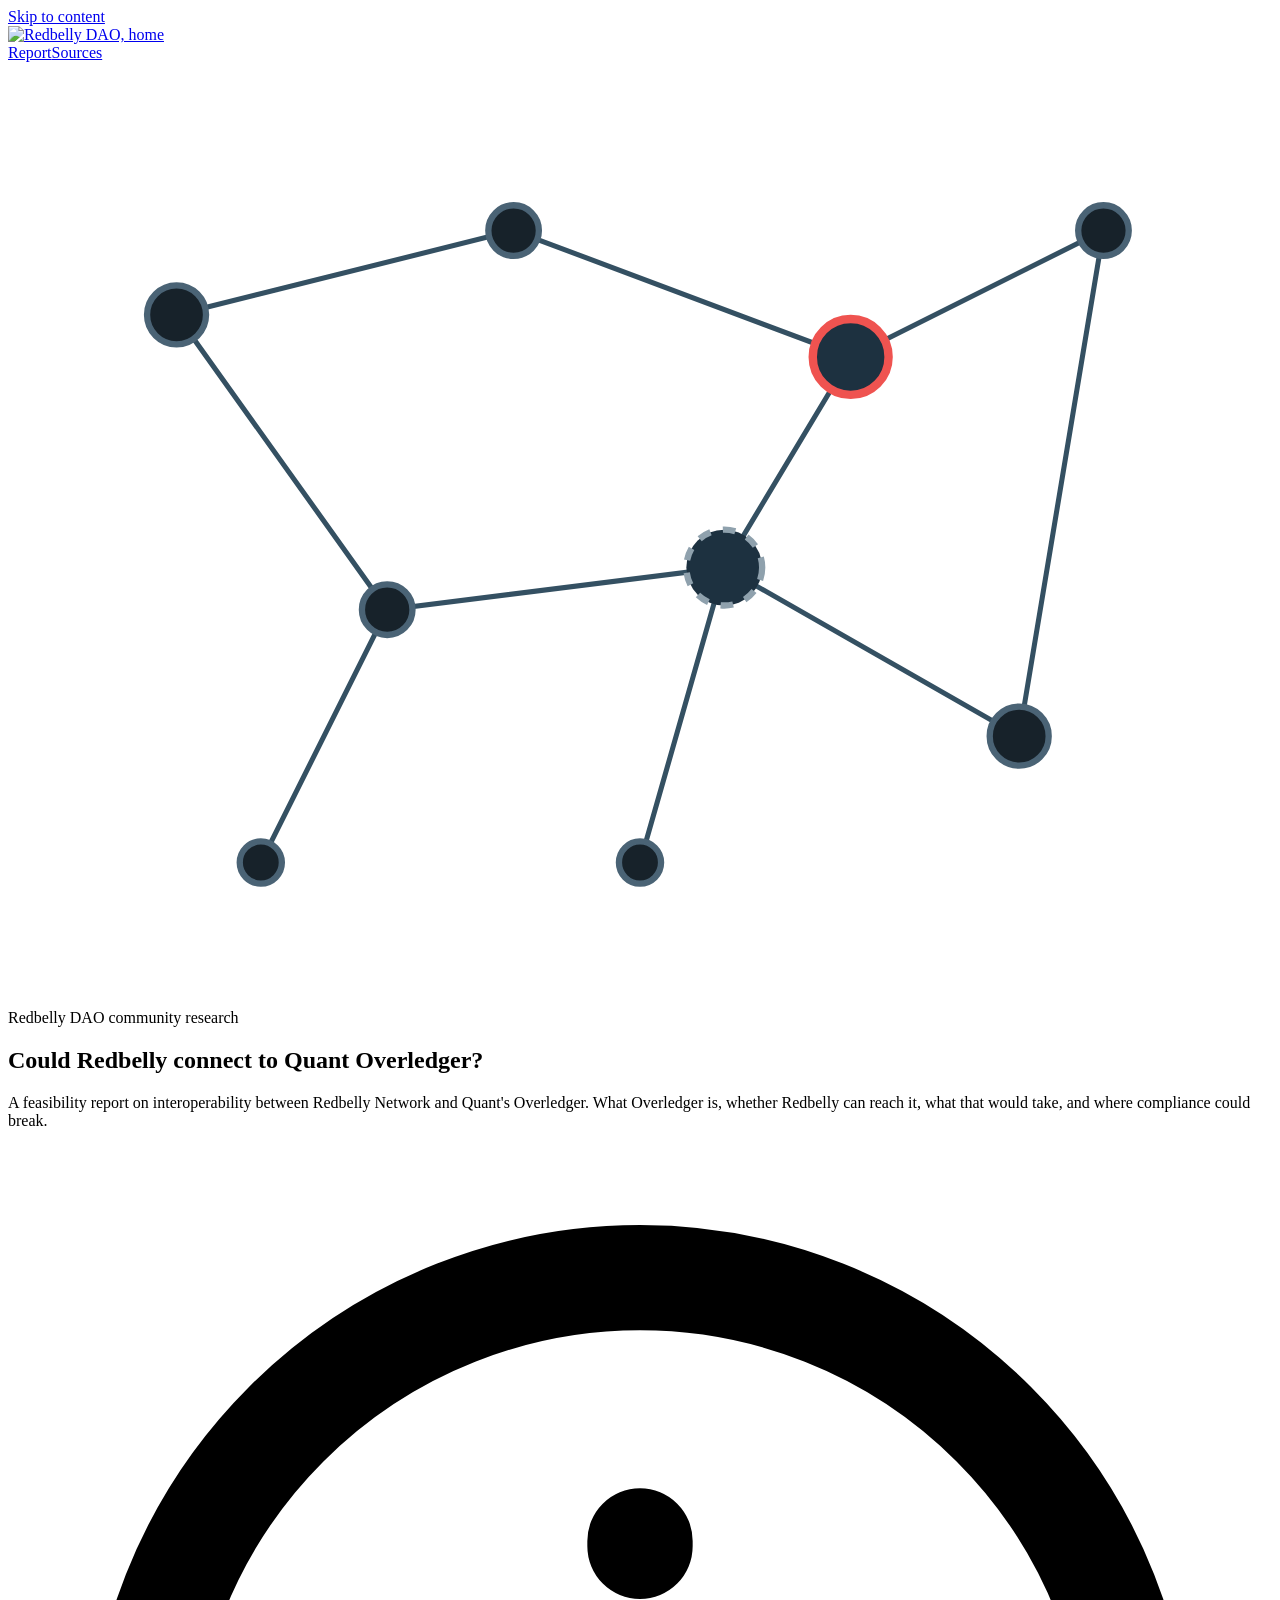
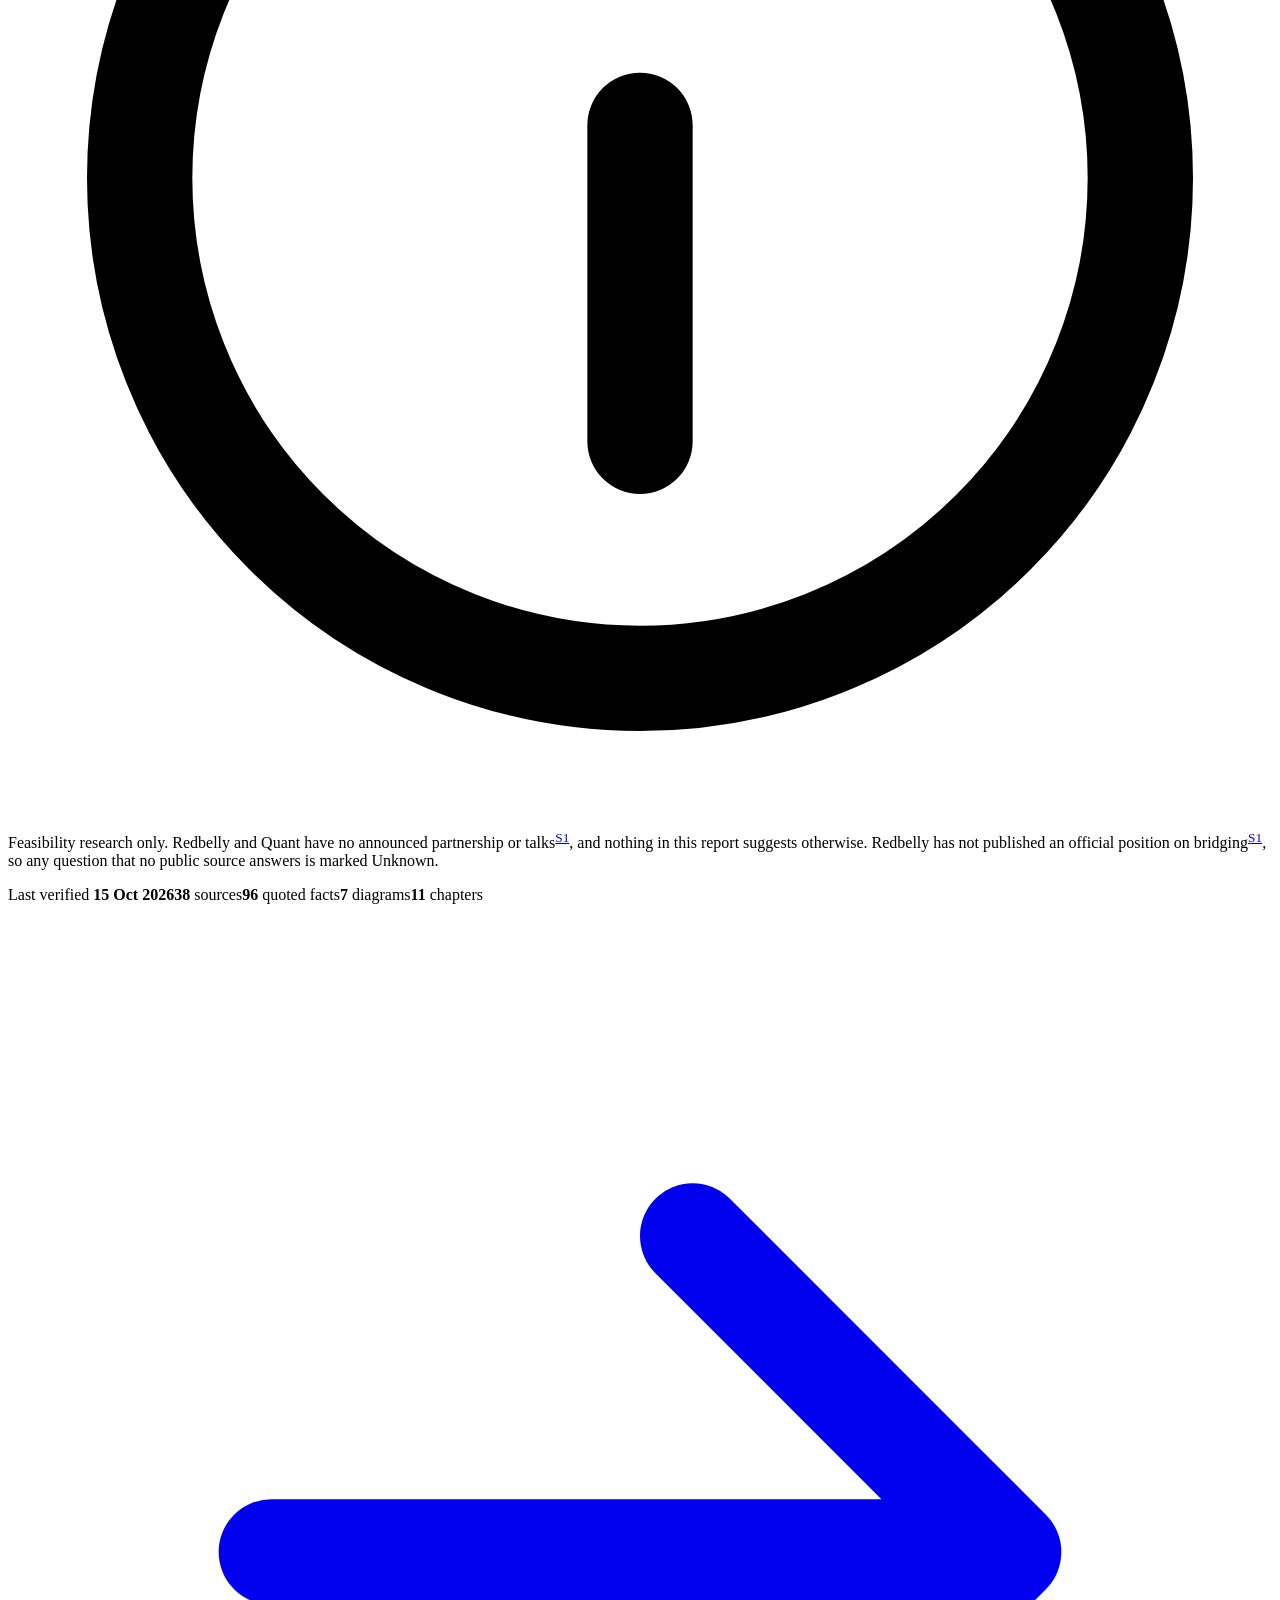
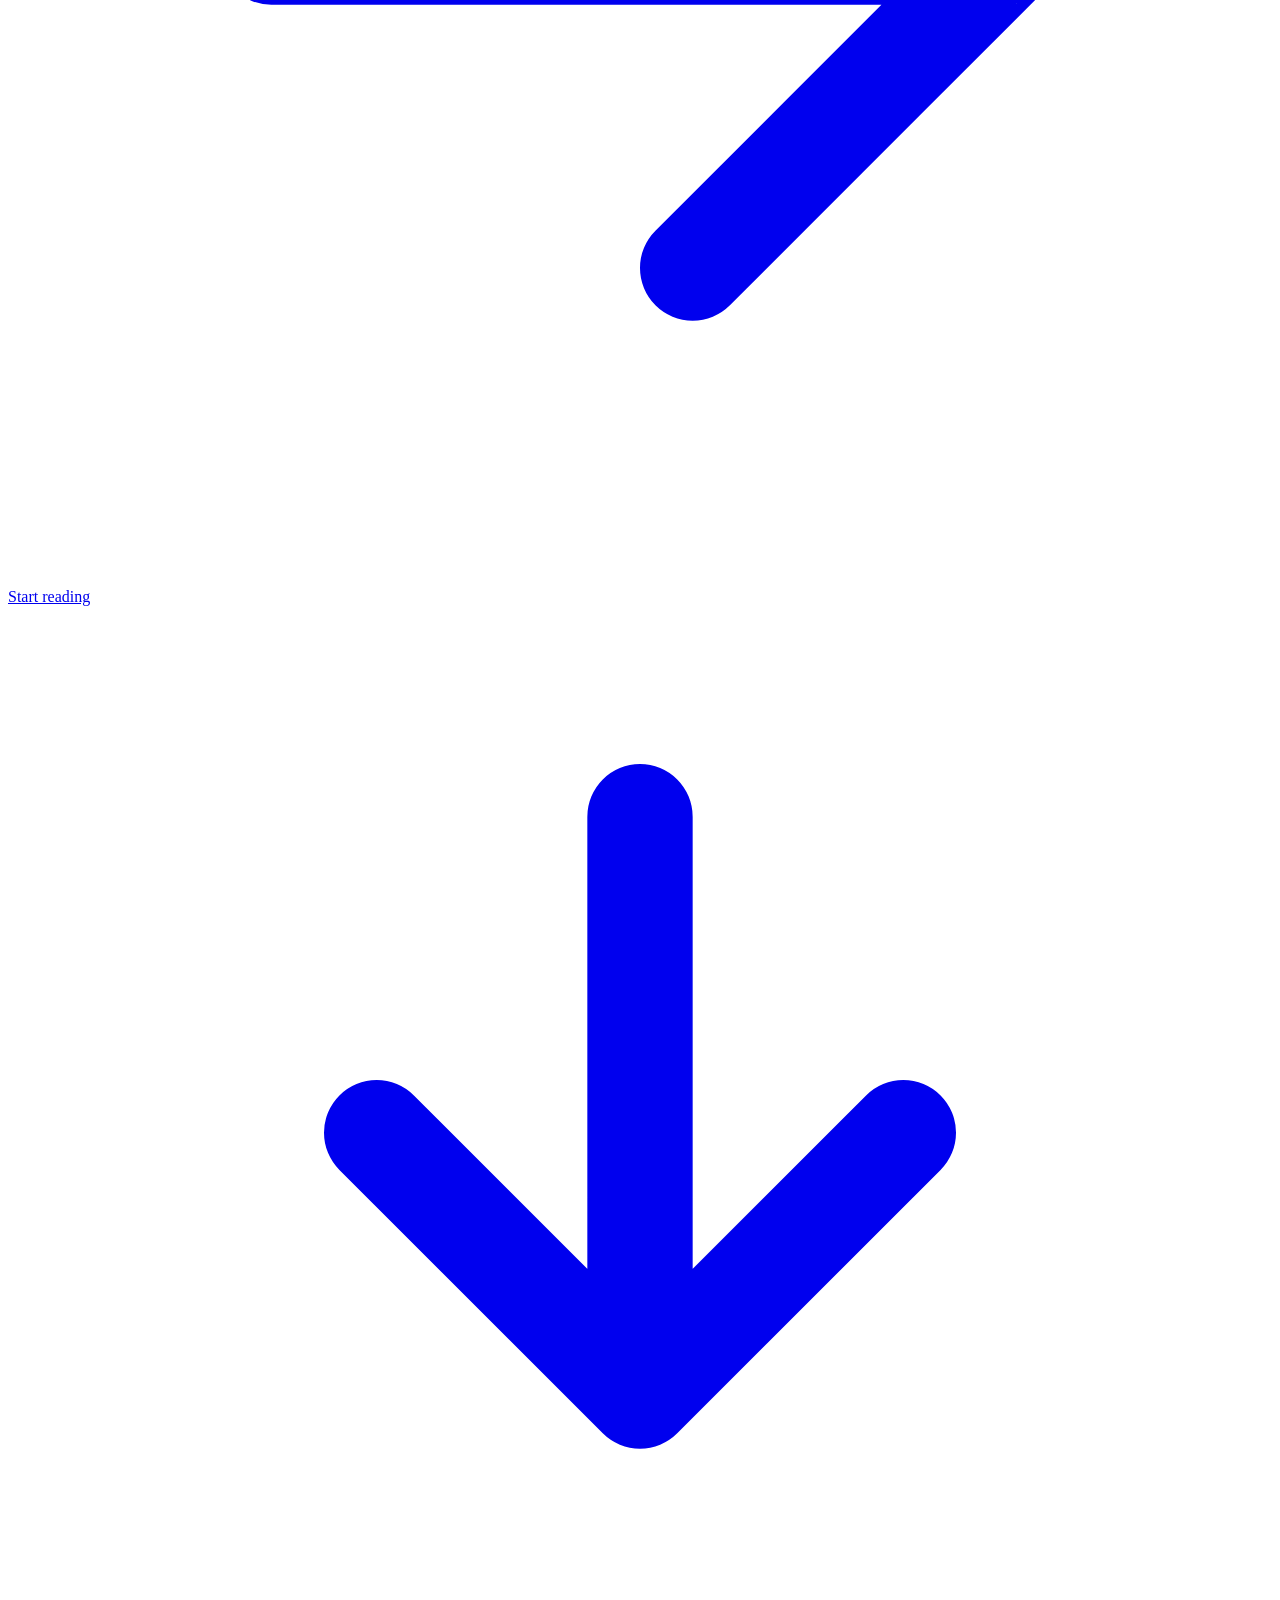
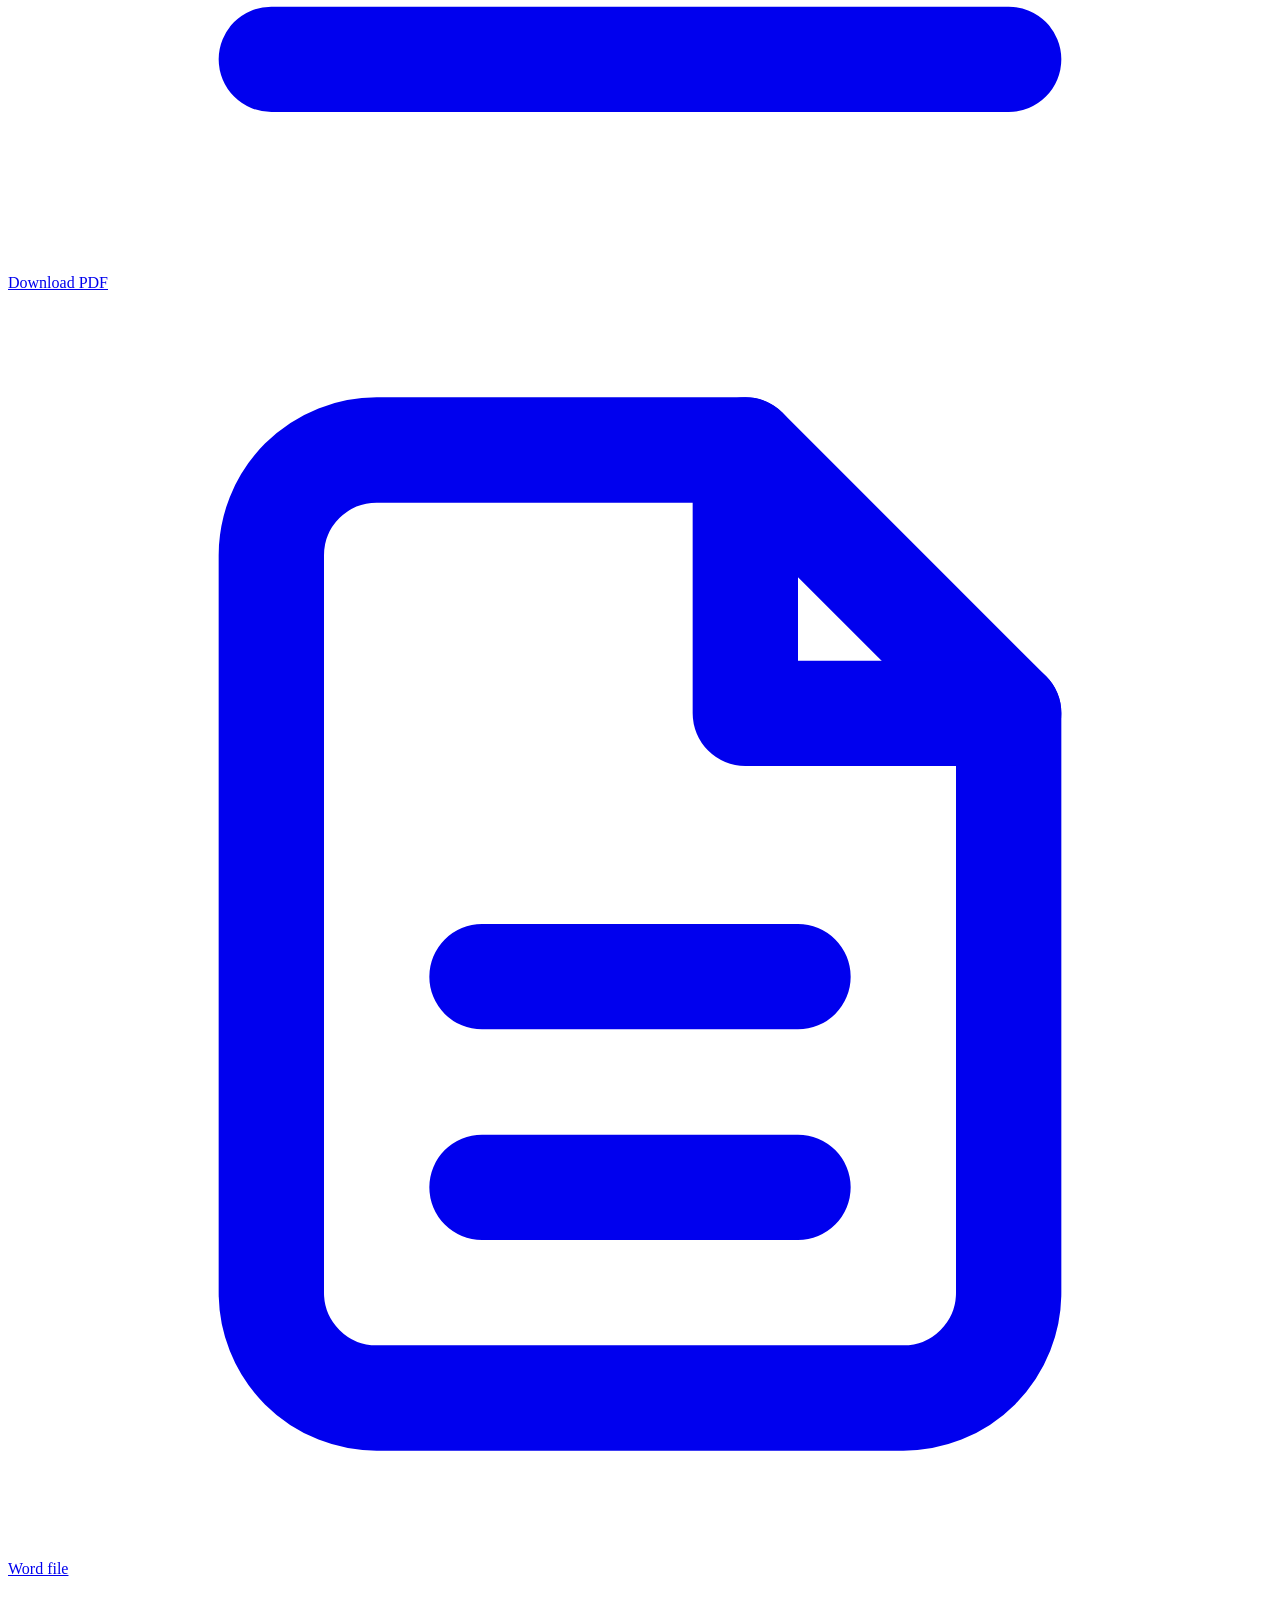
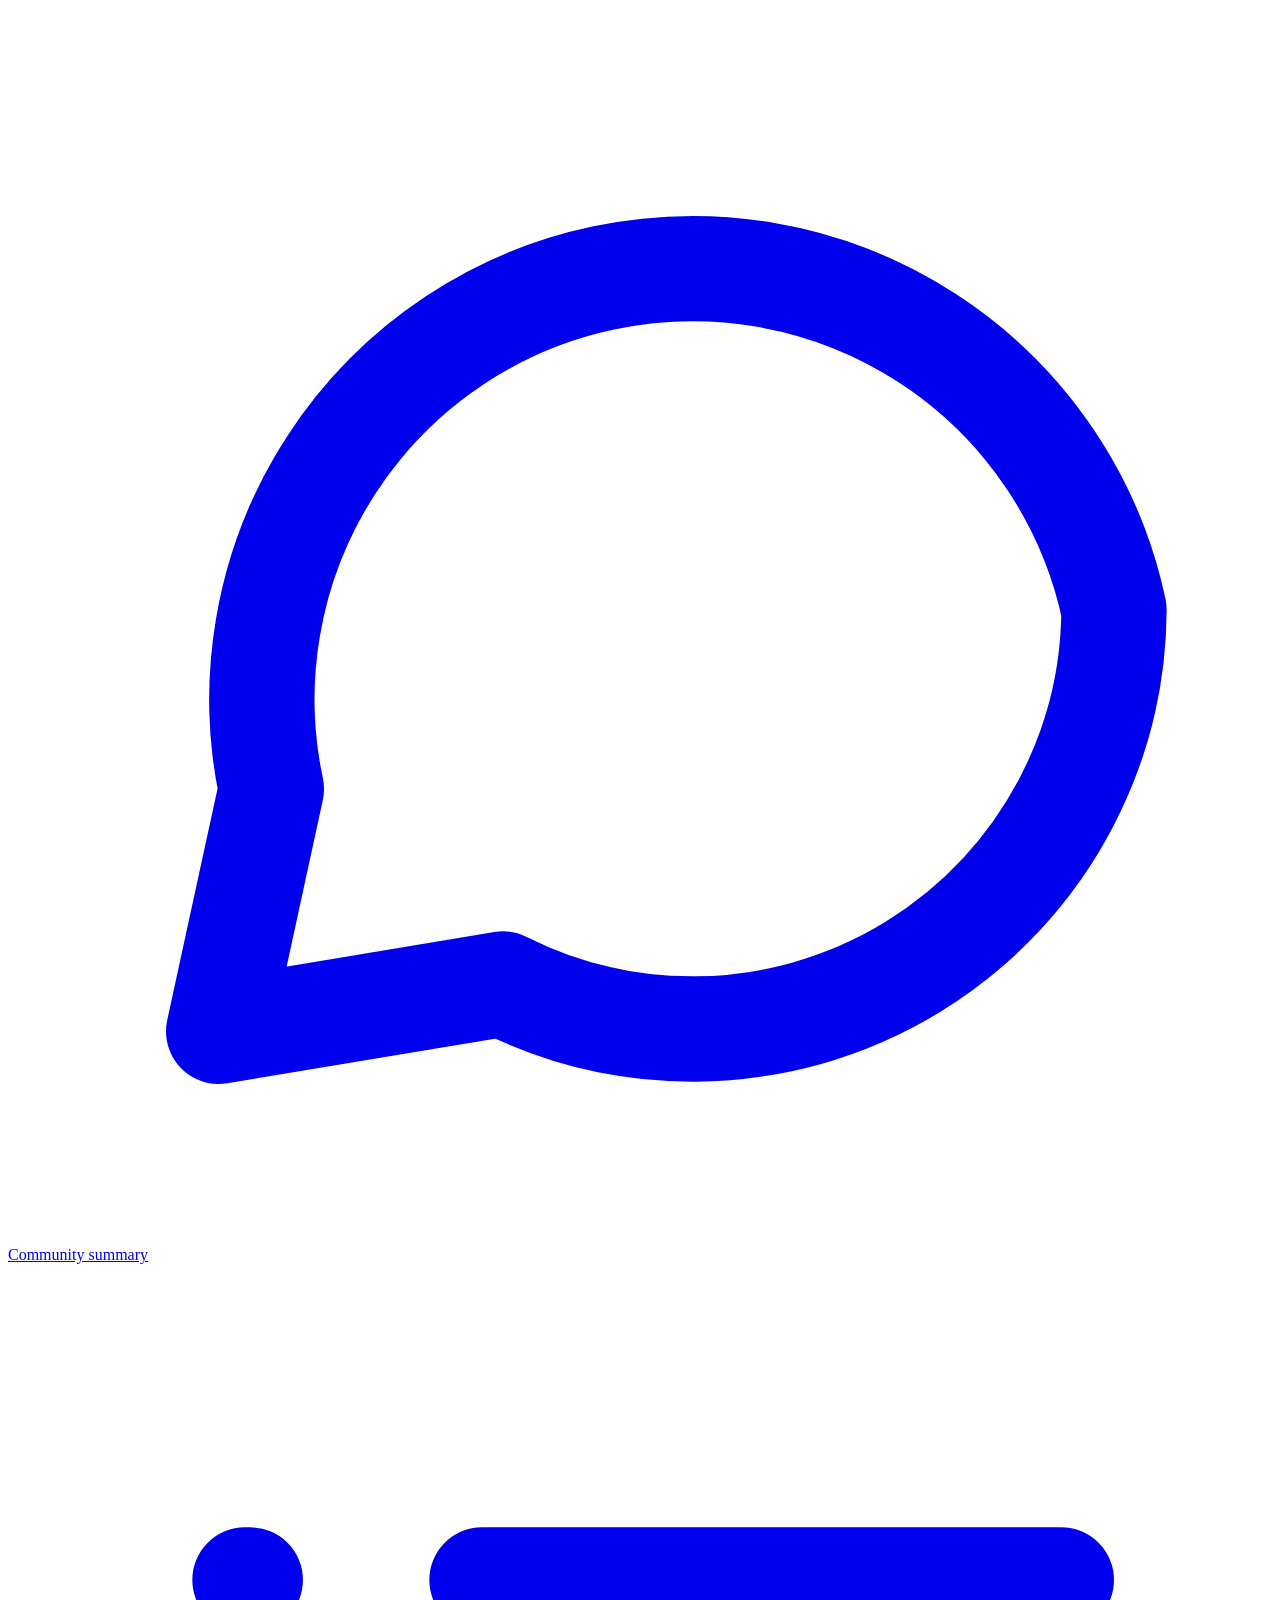
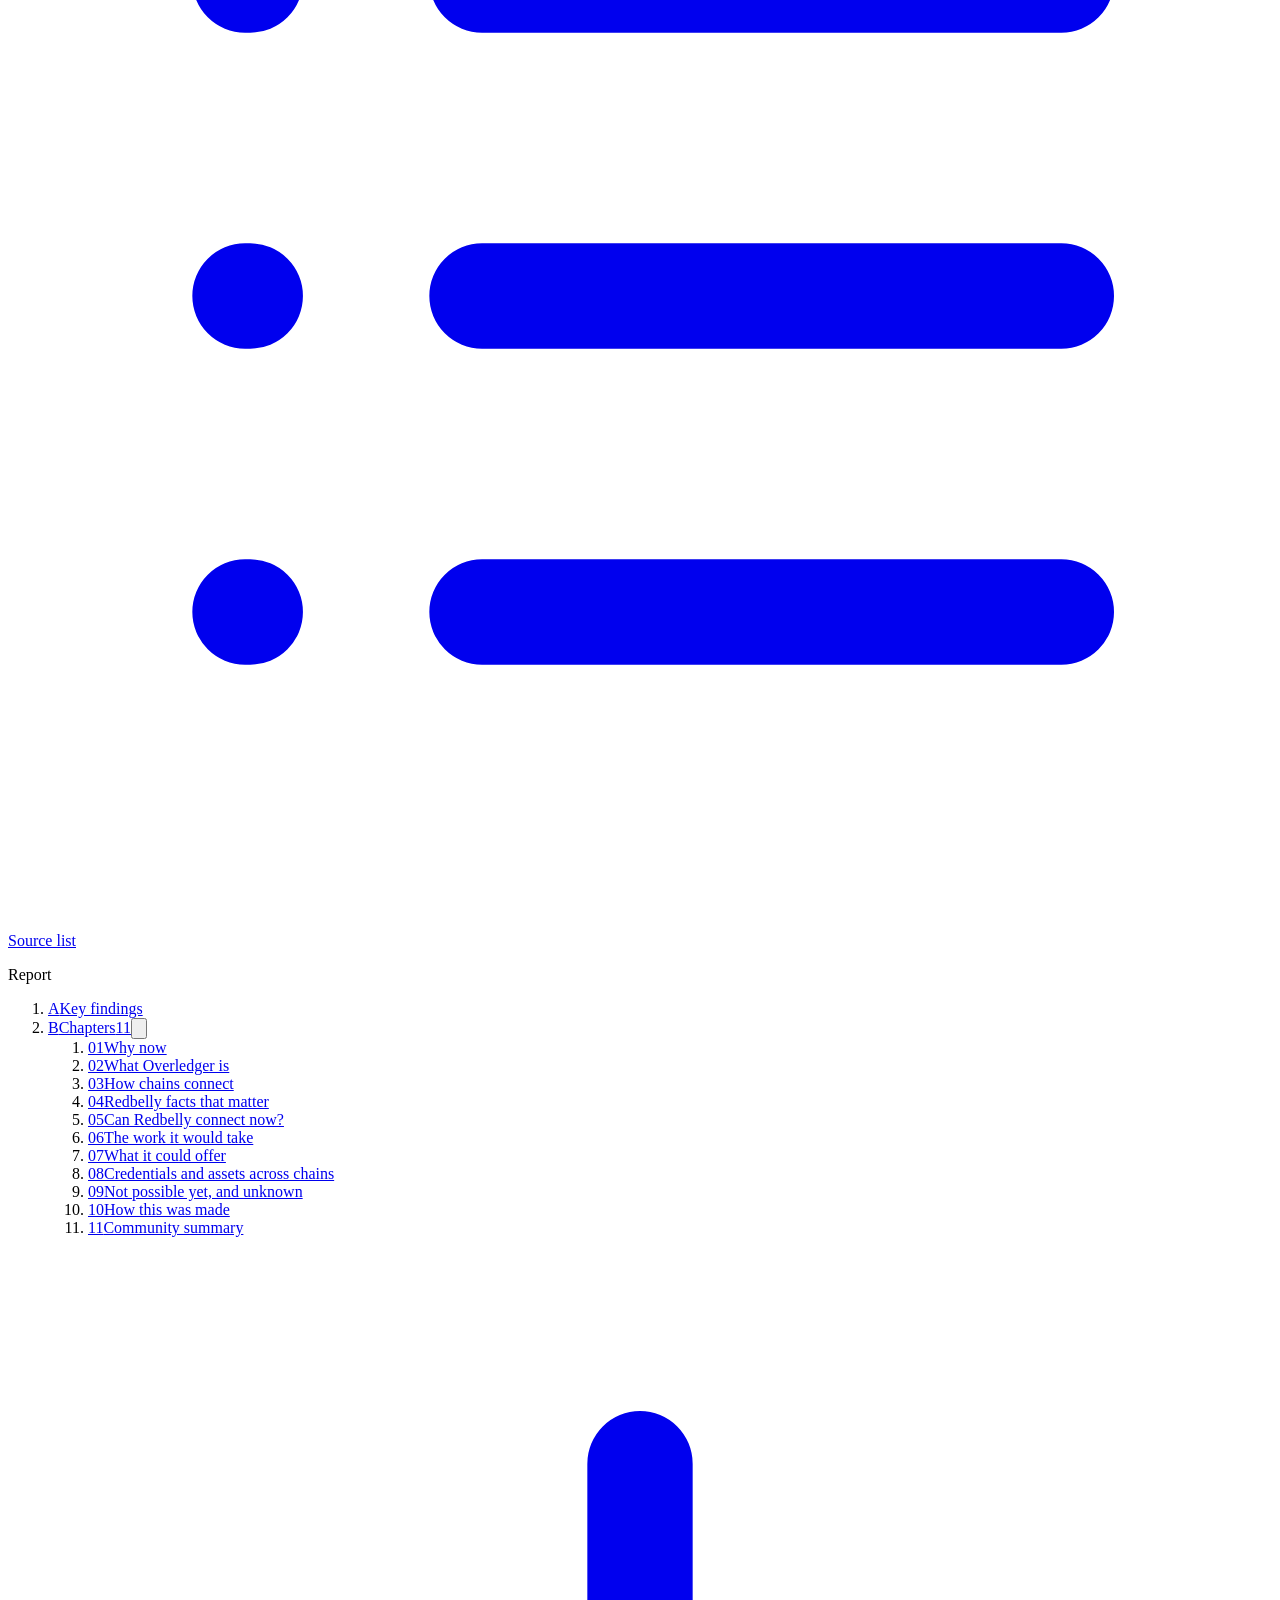
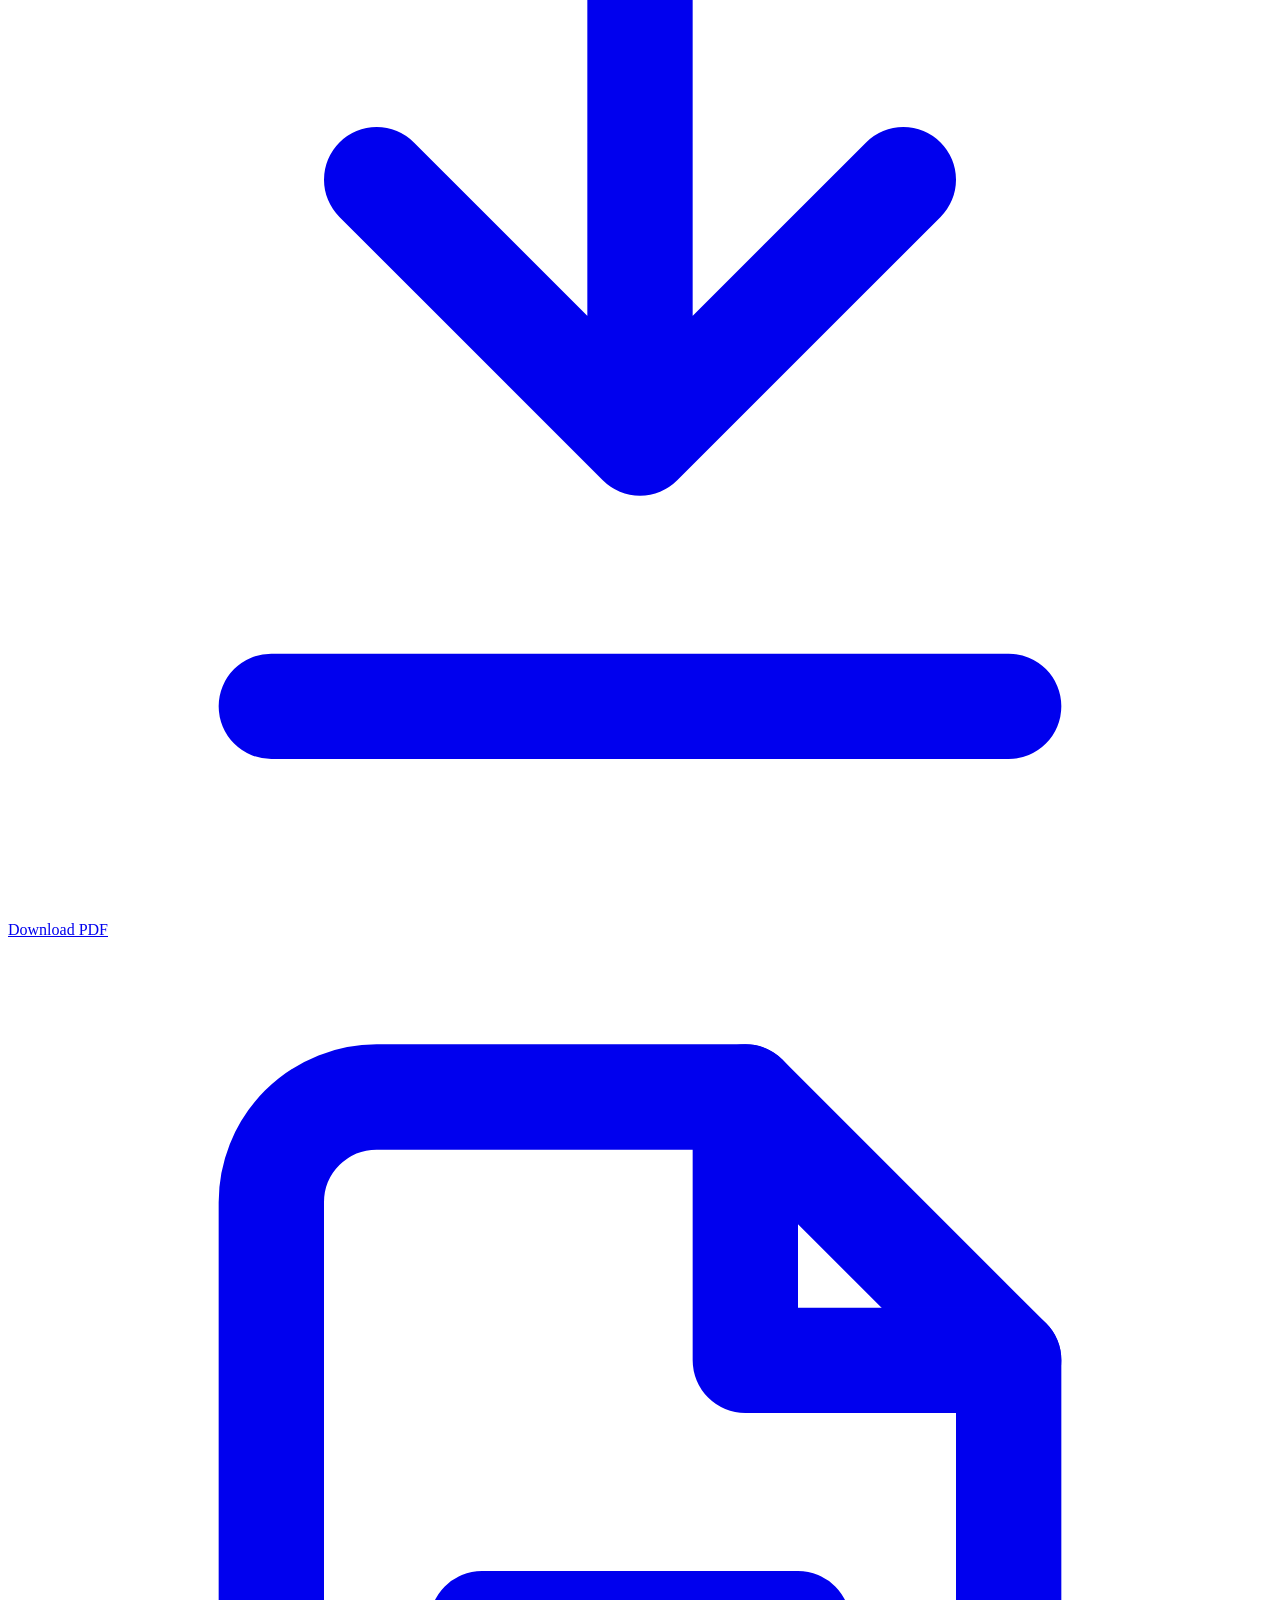
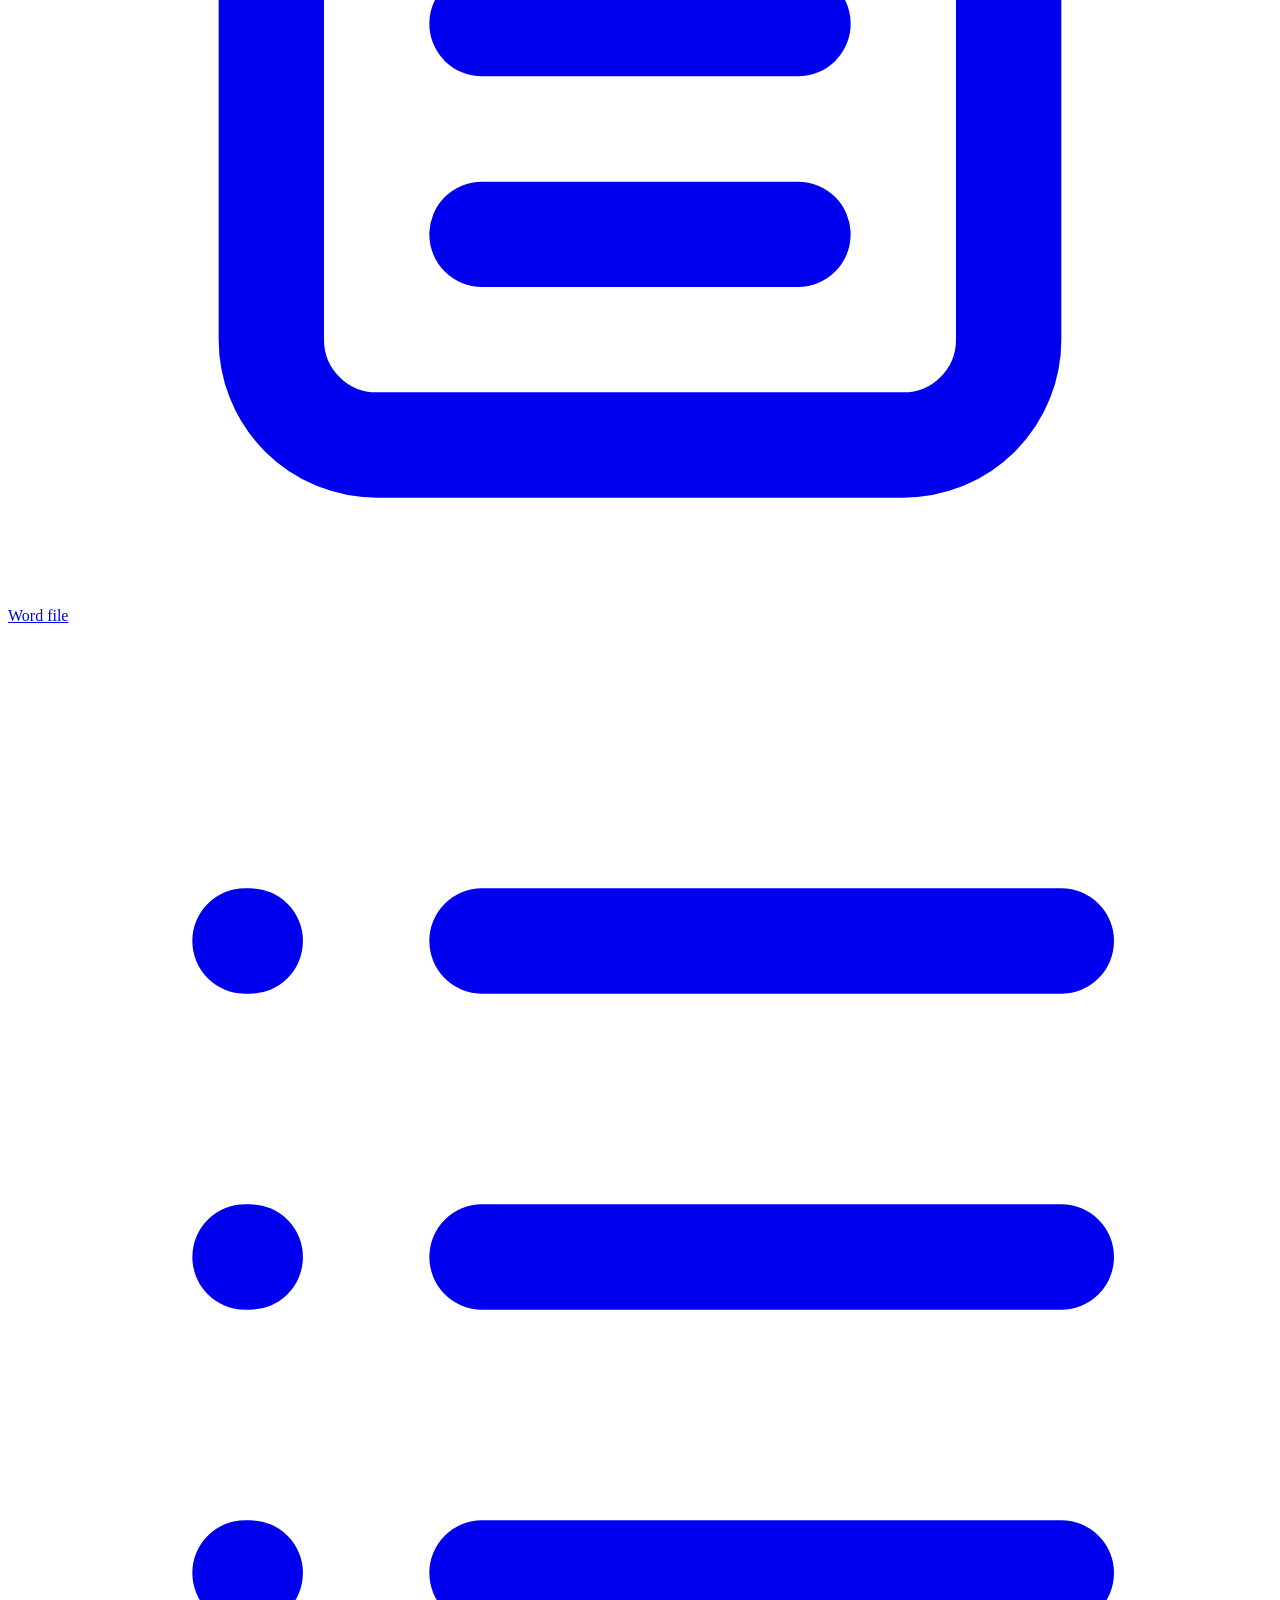
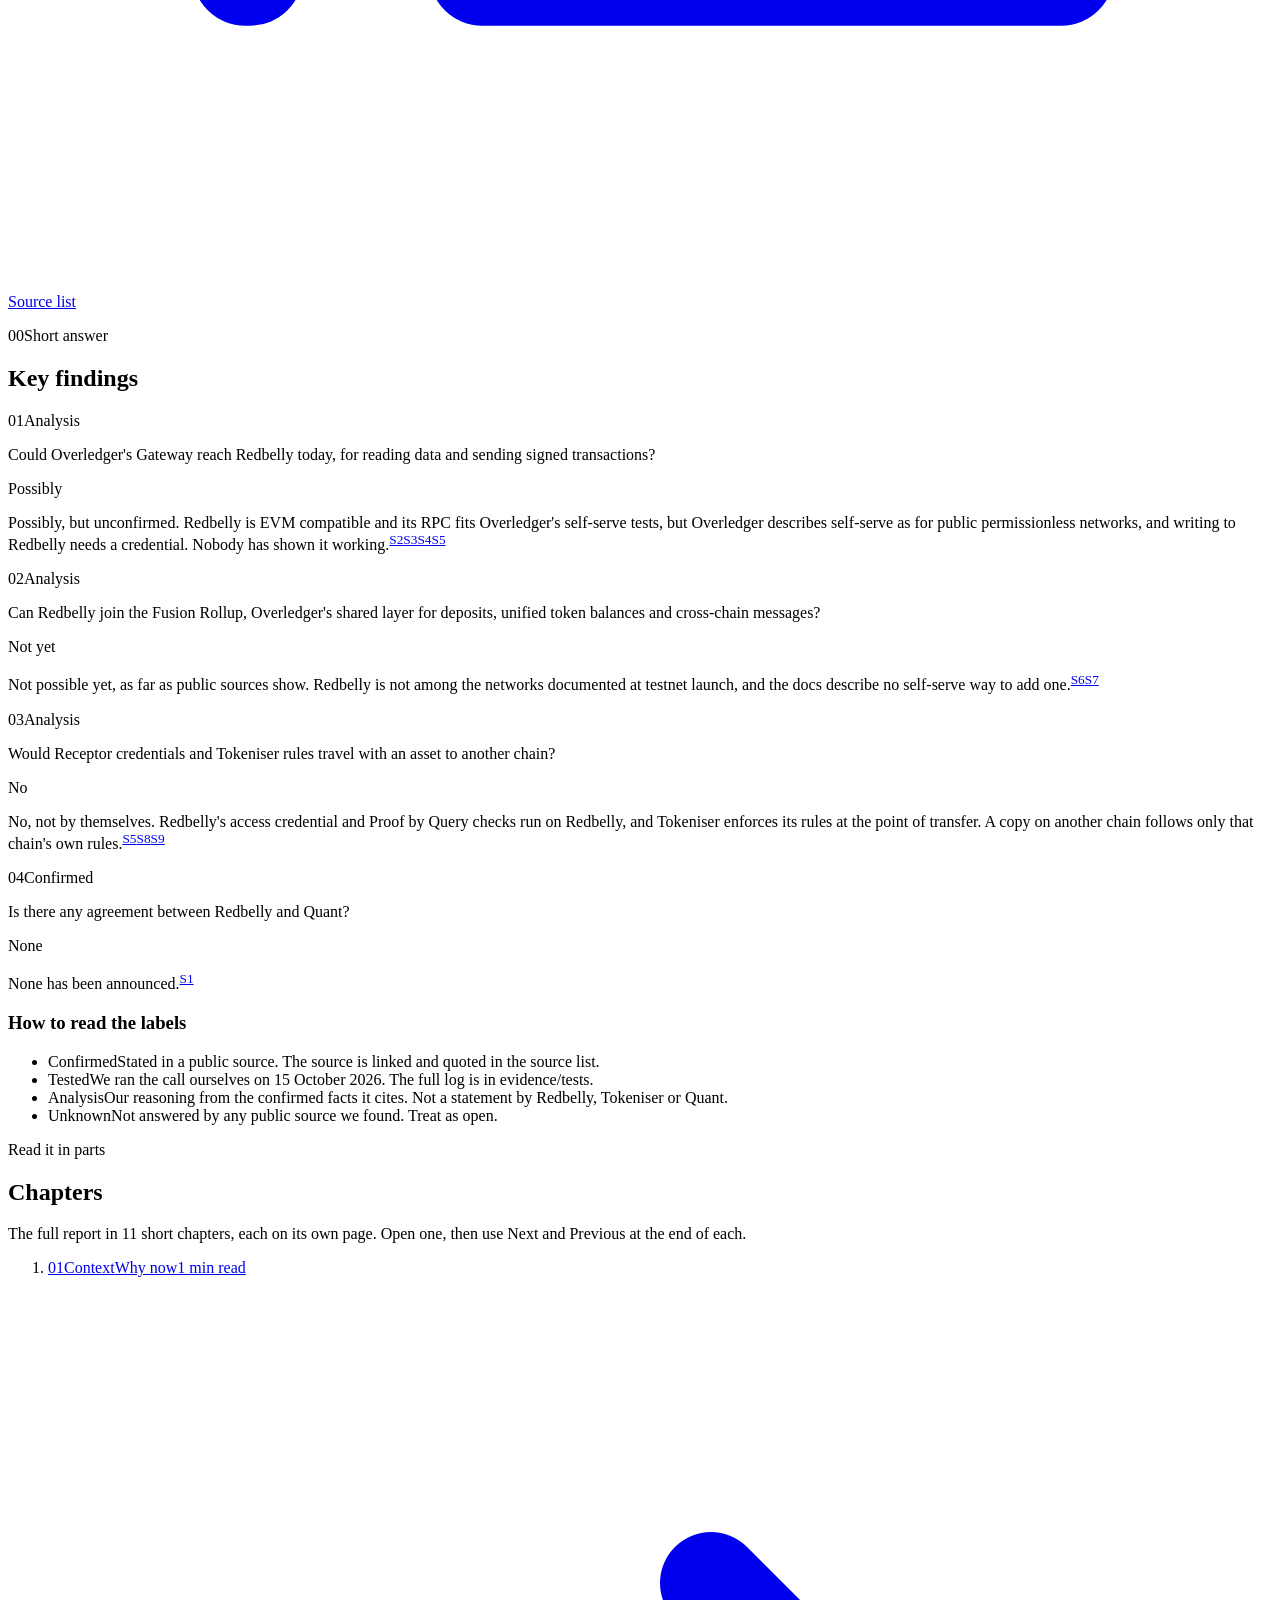
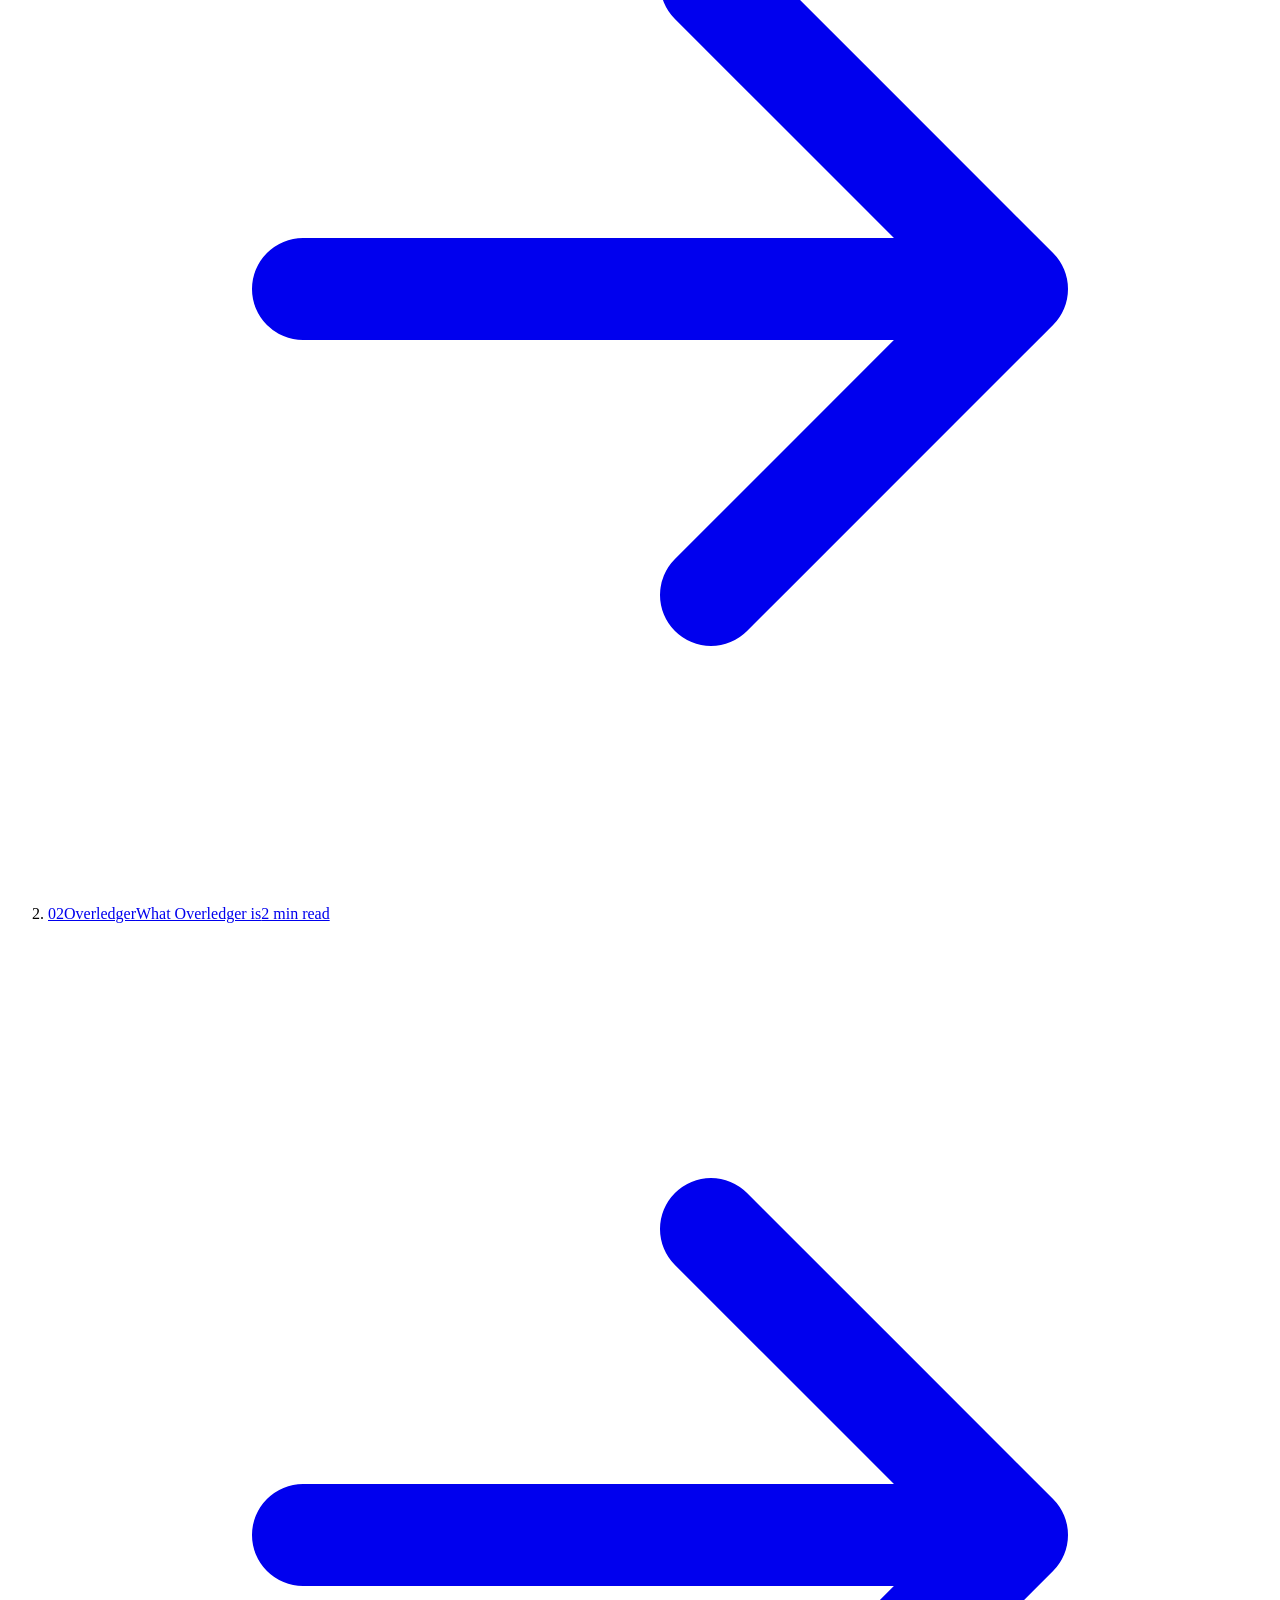
==== commit 87938275: "Give every chapter its own page with clean addresses, move to Vercel, use the Task Board icon, follo" ====
--- a/public/index.html
+++ b/public/index.html
@@ -1,1102 +1 @@
-<!doctype html><html lang="en-AU"><head><meta charset="utf-8"><meta name="viewport" content="width=device-width, initial-scale=1"><title>Could Redbelly connect to Quant Overledger? | Redbelly DAO research</title><meta name="description" content="A feasibility report on interoperability between Redbelly Network and Quant&#x27;s Overledger"><meta name="theme-color" content="#0c1317"><meta property="og:title" content="Could Redbelly connect to Quant Overledger? | Redbelly DAO research"><meta property="og:description" content="A feasibility report on interoperability between Redbelly Network and Quant&#x27;s Overledger"><meta property="og:type" content="article"><link rel="icon" href="brand/dao-logo-on-dark.png"><link rel="preload" href="fonts/be-vietnam-pro-latin-400-normal.woff2" as="font" type="font/woff2" crossorigin><link rel="stylesheet" href="site.css?v=d580f405d5"></head><body><div class="progress" aria-hidden="true"><span></span></div><header class="top"><a class="brand" href="index.html"><img src="brand/dao-logo-on-dark.png" alt="Redbelly DAO" width="62" height="44"></a><nav aria-label="Pages"><a href="index.html" aria-current="page">Report</a><a href="sources.html">Sources</a></nav></header><main id="main"><section class="hero" aria-labelledby="title"><svg class="hero-art" viewBox="0 0 300 220" aria-hidden="true" focusable="false"><g stroke="#345062" stroke-width="1.2" fill="none"><path d="M40 60L120 40L200 70L260 40M40 60L90 130L170 120L200 70M90 130L60 190M170 120L240 160L260 40M170 120L150 190"/></g><g fill="#17222a" stroke="#4a6375" stroke-width="1.5"><circle cx="40" cy="60" r="7"/><circle cx="120" cy="40" r="6"/><circle cx="260" cy="40" r="6"/><circle cx="90" cy="130" r="6"/><circle cx="60" cy="190" r="5"/><circle cx="240" cy="160" r="7"/><circle cx="150" cy="190" r="5"/></g><circle cx="200" cy="70" r="9" fill="#1d3140" stroke="#EF5350" stroke-width="2"/><circle cx="170" cy="120" r="9" fill="#1d3140" stroke="#8fa1ad" stroke-width="1.5" stroke-dasharray="3 3"/></svg><p class="kicker"><span class="bar"></span>Redbelly DAO community research</p><h1 id="title">Could Redbelly connect to Quant Overledger?</h1><p class="lead">A feasibility report on interoperability between Redbelly Network and Quant&#x27;s Overledger. What Overledger is, whether Redbelly can reach it, what that would take, and where compliance could break.</p><div class="notice"><svg viewBox="0 0 24 24" fill="none" stroke="currentColor" stroke-width="2" stroke-linecap="round" aria-hidden="true"><circle cx="12" cy="12" r="9.5"/><path d="M12 11v6M12 7.5v.1"/></svg><p>Feasibility research only. Redbelly and Quant have no announced partnership or talks<sup class="cite"><a href="sources.html#s1" data-n="1" data-f="no-talks" aria-label="Source 1">S1</a></sup>, and nothing in this report suggests otherwise. Redbelly has not published an official position on bridging<sup class="cite"><a href="sources.html#s1" data-n="1" data-f="no-bridge-position" aria-label="Source 1">S1</a></sup>, so any question that no public source answers is marked Unknown.</p></div><p class="meta-row"><span>Last verified <b>15 Oct 2026</b></span><span><b>38</b> sources</span><span><b>96</b> quoted facts</span><span><b>7</b> diagrams</span></p><div class="actions"><a class="btn primary" href="downloads/redbelly-overledger-feasibility-report.pdf"><svg viewBox="0 0 24 24" fill="none" stroke="currentColor" stroke-width="2" stroke-linecap="round" stroke-linejoin="round" aria-hidden="true"><path d="M12 4v11M7 10l5 5 5-5M5 20h14"/></svg>Download PDF</a><a class="btn" href="downloads/redbelly-overledger-feasibility-report.docx"><svg viewBox="0 0 24 24" fill="none" stroke="currentColor" stroke-width="2" stroke-linecap="round" stroke-linejoin="round" aria-hidden="true"><path d="M14 3H7a2 2 0 0 0-2 2v14a2 2 0 0 0 2 2h10a2 2 0 0 0 2-2V8z"/><path d="M14 3v5h5M9 13h6M9 17h6"/></svg>Word file</a><a class="btn" href="#summary"><svg viewBox="0 0 24 24" fill="none" stroke="currentColor" stroke-width="2" stroke-linecap="round" stroke-linejoin="round" aria-hidden="true"><path d="M21 12a8 8 0 0 1-11.6 7.1L4 20l1-4.6A8 8 0 1 1 21 12z"/></svg>Community summary</a><a class="btn" href="sources.html"><svg viewBox="0 0 24 24" fill="none" stroke="currentColor" stroke-width="2" stroke-linecap="round" aria-hidden="true"><path d="M9 6h11M9 12h11M9 18h11M4.5 6h.1M4.5 12h.1M4.5 18h.1"/></svg>Source list</a></div></section><div class="layout"><aside class="toc rnav" aria-label="Report contents"><p class="toc-head">Report</p><ol class="rn"><li><a class="rn-item" href="#findings" data-t="findings"><span class="rn-l">A</span><span class="rn-t">Key findings</span></a></li><li class="rn-group open"><div class="rn-row"><a class="rn-item" href="#chapters" data-t="chapters"><span class="rn-l">B</span><span class="rn-t">Chapters</span><span class="cnt">11</span></a><button class="rn-tog" type="button" aria-expanded="true" aria-controls="rn-sub" aria-label="Show or hide the chapters"><svg viewBox="0 0 24 24" fill="none" stroke="currentColor" stroke-width="2.2" stroke-linecap="round" stroke-linejoin="round" aria-hidden="true"><path d="M6 9l6 6 6-6"/></svg></button></div><div class="rn-subw" id="rn-sub"><ol class="rn-sub"><li><a href="#why" data-t="why"><span class="n">01</span><span>Why now</span></a></li><li><a href="#overledger" data-t="overledger"><span class="n">02</span><span>What Overledger is</span></a></li><li><a href="#how-connect" data-t="how-connect"><span class="n">03</span><span>How chains connect</span></a></li><li><a href="#redbelly" data-t="redbelly"><span class="n">04</span><span>Redbelly facts that matter</span></a></li><li><a href="#now" data-t="now"><span class="n">05</span><span>Can Redbelly connect now?</span></a></li><li><a href="#work" data-t="work"><span class="n">06</span><span>The work it would take</span></a></li><li><a href="#offer" data-t="offer"><span class="n">07</span><span>What it could offer</span></a></li><li><a href="#compliance" data-t="compliance"><span class="n">08</span><span>Credentials and assets across chains</span></a></li><li><a href="#open" data-t="open"><span class="n">09</span><span>Not possible yet, and unknown</span></a></li><li><a href="#method" data-t="method"><span class="n">10</span><span>How this was made</span></a></li><li><a href="#summary" data-t="summary"><span class="n">11</span><span>Community summary</span></a></li></ol></div></li></ol><div class="toc-links"><a href="downloads/redbelly-overledger-feasibility-report.pdf"><svg viewBox="0 0 24 24" fill="none" stroke="currentColor" stroke-width="2" stroke-linecap="round" stroke-linejoin="round" aria-hidden="true"><path d="M12 4v11M7 10l5 5 5-5M5 20h14"/></svg>Download PDF</a><a href="downloads/redbelly-overledger-feasibility-report.docx"><svg viewBox="0 0 24 24" fill="none" stroke="currentColor" stroke-width="2" stroke-linecap="round" stroke-linejoin="round" aria-hidden="true"><path d="M14 3H7a2 2 0 0 0-2 2v14a2 2 0 0 0 2 2h10a2 2 0 0 0 2-2V8z"/><path d="M14 3v5h5M9 13h6M9 17h6"/></svg>Word file</a><a href="sources.html"><svg viewBox="0 0 24 24" fill="none" stroke="currentColor" stroke-width="2" stroke-linecap="round" aria-hidden="true"><path d="M9 6h11M9 12h11M9 18h11M4.5 6h.1M4.5 12h.1M4.5 18h.1"/></svg>Source list</a></div></aside><div class="content"><section class="s" id="findings" aria-labelledby="h-findings"><div class="rv"><p class="kicker"><span class="bar"></span><span class="num">00</span>Short answer</p><h2 id="h-findings">Key findings</h2></div><div class="verdicts"><article class="verdict rv analysis"><div class="vtop"><span class="vnum">01</span><span class="pill analysis"><span class="dot" aria-hidden="true"></span>Analysis</span></div><p class="q">Could Overledger&#x27;s Gateway reach Redbelly today, for reading data and sending signed transactions?</p><p class="big">Possibly</p><p class="a">Possibly, but unconfirmed. Redbelly is EVM compatible and its RPC fits Overledger&#x27;s self-serve tests, but Overledger describes self-serve as for public permissionless networks, and writing to Redbelly needs a credential. Nobody has shown it working.<sup class="cite"><a href="sources.html#s2" data-n="2" data-f="rb-evm" aria-label="Source 2">S2</a><a href="sources.html#s3" data-n="3" data-f="con-evm con-criteria con-selfserve-scope" aria-label="Source 3">S3</a><a href="sources.html#s4" data-n="4" data-f="t-chainid" aria-label="Source 4">S4</a><a href="sources.html#s5" data-n="5" data-f="rb-access" aria-label="Source 5">S5</a></sup></p></article><article class="verdict rv analysis"><div class="vtop"><span class="vnum">02</span><span class="pill analysis"><span class="dot" aria-hidden="true"></span>Analysis</span></div><p class="q">Can Redbelly join the Fusion Rollup, Overledger&#x27;s shared layer for deposits, unified token balances and cross-chain messages?</p><p class="big">Not yet</p><p class="a">Not possible yet, as far as public sources show. Redbelly is not among the networks documented at testnet launch, and the docs describe no self-serve way to add one.<sup class="cite"><a href="sources.html#s6" data-n="6" data-f="fus-connected fus-bridge-contracts" aria-label="Source 6">S6</a><a href="sources.html#s7" data-n="7" data-f="t-ol-auth" aria-label="Source 7">S7</a></sup></p></article><article class="verdict rv analysis"><div class="vtop"><span class="vnum">03</span><span class="pill analysis"><span class="dot" aria-hidden="true"></span>Analysis</span></div><p class="q">Would Receptor credentials and Tokeniser rules travel with an asset to another chain?</p><p class="big">No</p><p class="a">No, not by themselves. Redbelly&#x27;s access credential and Proof by Query checks run on Redbelly, and Tokeniser enforces its rules at the point of transfer. A copy on another chain follows only that chain&#x27;s own rules.<sup class="cite"><a href="sources.html#s5" data-n="5" data-f="rb-access" aria-label="Source 5">S5</a><a href="sources.html#s8" data-n="8" data-f="pbq-contract pbq-publish" aria-label="Source 8">S8</a><a href="sources.html#s9" data-n="9" data-f="tk-runs tk-point" aria-label="Source 9">S9</a></sup></p></article><article class="verdict rv none"><div class="vtop"><span class="vnum">04</span><span class="pill confirmed"><span class="dot" aria-hidden="true"></span>Confirmed</span></div><p class="q">Is there any agreement between Redbelly and Quant?</p><p class="big">None</p><p class="a">None has been announced.<sup class="cite"><a href="sources.html#s1" data-n="1" data-f="no-talks" aria-label="Source 1">S1</a></sup></p></article></div></section><div class="card rv legend-card"><div class="chead"><h3>How to read the labels</h3></div><ul class="legend"><li><span class="pill confirmed"><span class="dot" aria-hidden="true"></span>Confirmed</span><span>Stated in a public source. The source is linked and quoted in the source list.</span></li><li><span class="pill tested"><span class="dot" aria-hidden="true"></span>Tested</span><span>We ran the call ourselves on 15 October 2026. The full log is in evidence/tests.</span></li><li><span class="pill analysis"><span class="dot" aria-hidden="true"></span>Analysis</span><span>Our reasoning from the confirmed facts it cites. Not a statement by Redbelly, Tokeniser or Quant.</span></li><li><span class="pill unknown"><span class="dot" aria-hidden="true"></span>Unknown</span><span>Not answered by any public source we found. Treat as open.</span></li></ul></div><section class="s chapters" id="chapters" aria-labelledby="h-chapters"><div class="rv"><p class="kicker"><span class="bar"></span>Read it in parts</p><h2 id="h-chapters">Chapters</h2><p class="intro">The full report in 11 short chapters. Open one, then use Next and Previous at the end of each.</p></div><ol class="chap-grid"><li><a class="chap-card rv" href="#why"><span class="cn">01</span><span class="ck">Context</span><span class="ct">Why now</span><span class="cm">1 min read<svg viewBox="0 0 24 24" fill="none" stroke="currentColor" stroke-width="2" stroke-linecap="round" stroke-linejoin="round" aria-hidden="true"><path d="M5 12h14M13 6l6 6-6 6"/></svg></span></a></li><li><a class="chap-card rv" href="#overledger"><span class="cn">02</span><span class="ck">Overledger</span><span class="ct">What Overledger is</span><span class="cm">2 min read<svg viewBox="0 0 24 24" fill="none" stroke="currentColor" stroke-width="2" stroke-linecap="round" stroke-linejoin="round" aria-hidden="true"><path d="M5 12h14M13 6l6 6-6 6"/></svg></span></a></li><li><a class="chap-card rv" href="#how-connect"><span class="cn">03</span><span class="ck">Overledger</span><span class="ct">How chains connect</span><span class="cm">3 min read<svg viewBox="0 0 24 24" fill="none" stroke="currentColor" stroke-width="2" stroke-linecap="round" stroke-linejoin="round" aria-hidden="true"><path d="M5 12h14M13 6l6 6-6 6"/></svg></span></a></li><li><a class="chap-card rv" href="#redbelly"><span class="cn">04</span><span class="ck">Redbelly</span><span class="ct">Redbelly facts that matter</span><span class="cm">4 min read<svg viewBox="0 0 24 24" fill="none" stroke="currentColor" stroke-width="2" stroke-linecap="round" stroke-linejoin="round" aria-hidden="true"><path d="M5 12h14M13 6l6 6-6 6"/></svg></span></a></li><li><a class="chap-card rv" href="#now"><span class="cn">05</span><span class="ck">The answer</span><span class="ct">Can Redbelly connect now?</span><span class="cm">5 min read<svg viewBox="0 0 24 24" fill="none" stroke="currentColor" stroke-width="2" stroke-linecap="round" stroke-linejoin="round" aria-hidden="true"><path d="M5 12h14M13 6l6 6-6 6"/></svg></span></a></li><li><a class="chap-card rv" href="#work"><span class="cn">06</span><span class="ck">The answer</span><span class="ct">The work it would take</span><span class="cm">3 min read<svg viewBox="0 0 24 24" fill="none" stroke="currentColor" stroke-width="2" stroke-linecap="round" stroke-linejoin="round" aria-hidden="true"><path d="M5 12h14M13 6l6 6-6 6"/></svg></span></a></li><li><a class="chap-card rv" href="#offer"><span class="cn">07</span><span class="ck">Institutions</span><span class="ct">What it could offer</span><span class="cm">1 min read<svg viewBox="0 0 24 24" fill="none" stroke="currentColor" stroke-width="2" stroke-linecap="round" stroke-linejoin="round" aria-hidden="true"><path d="M5 12h14M13 6l6 6-6 6"/></svg></span></a></li><li><a class="chap-card rv" href="#compliance"><span class="cn">08</span><span class="ck">Compliance</span><span class="ct">Credentials and assets across chains</span><span class="cm">5 min read<svg viewBox="0 0 24 24" fill="none" stroke="currentColor" stroke-width="2" stroke-linecap="round" stroke-linejoin="round" aria-hidden="true"><path d="M5 12h14M13 6l6 6-6 6"/></svg></span></a></li><li><a class="chap-card rv" href="#open"><span class="cn">09</span><span class="ck">Open questions</span><span class="ct">Not possible yet, and unknown</span><span class="cm">1 min read<svg viewBox="0 0 24 24" fill="none" stroke="currentColor" stroke-width="2" stroke-linecap="round" stroke-linejoin="round" aria-hidden="true"><path d="M5 12h14M13 6l6 6-6 6"/></svg></span></a></li><li><a class="chap-card rv" href="#method"><span class="cn">10</span><span class="ck">Method</span><span class="ct">How this was made</span><span class="cm">1 min read<svg viewBox="0 0 24 24" fill="none" stroke="currentColor" stroke-width="2" stroke-linecap="round" stroke-linejoin="round" aria-hidden="true"><path d="M5 12h14M13 6l6 6-6 6"/></svg></span></a></li><li><a class="chap-card rv" href="#summary"><span class="cn">11</span><span class="ck">Share it</span><span class="ct">Community summary</span><span class="cm">2 min read<svg viewBox="0 0 24 24" fill="none" stroke="currentColor" stroke-width="2" stroke-linecap="round" stroke-linejoin="round" aria-hidden="true"><path d="M5 12h14M13 6l6 6-6 6"/></svg></span></a></li></ol></section><section class="s" id="why" aria-labelledby="h-why"><div class="chap-top"><a class="chap-all" href="#chapters"><svg viewBox="0 0 24 24" fill="none" stroke="currentColor" stroke-width="2" stroke-linecap="round" stroke-linejoin="round" aria-hidden="true"><path d="M19 12H5M11 6l-6 6 6 6"/></svg>All chapters</a><span class="chap-of">Chapter 1 of 11</span><span class="chap-meter" aria-hidden="true"><span style="width:9.1%"></span></span></div><div class="rv"><p class="kicker"><span class="bar"></span><span class="num">01</span>Context</p><h2 id="h-why">Why this question comes up now</h2></div><div class="card rv"><div class="chead"><span class="pill confirmed"><span class="dot" aria-hidden="true"></span>Confirmed</span></div><p>On 24 September 2026 The Clearing House said it selected Quant to power its On-Chain Money Initiative, a payments network for clearing and settling tokenised deposits between financial institutions<sup class="cite"><a href="sources.html#s10" data-n="10" data-f="tch-select" aria-label="Source 10">S10</a></sup>. Quant&#x27;s technology is to provide the network&#x27;s interoperability, orchestration and transaction management layer<sup class="cite"><a href="sources.html#s10" data-n="10" data-f="tch-layer" aria-label="Source 10">S10</a></sup>, with connectivity to existing payment systems such as RTP and CHIPS<sup class="cite"><a href="sources.html#s10" data-n="10" data-f="tch-fiat" aria-label="Source 10">S10</a></sup>. Quant&#x27;s own release says The Clearing House will use Quant&#x27;s technology to bring on-chain capabilities to its tokenised deposit network<sup class="cite"><a href="sources.html#s11" data-n="11" data-f="quant-use" aria-label="Source 11">S11</a></sup>.</p></div><div class="card rv"><div class="chead"><span class="pill confirmed"><span class="dot" aria-hidden="true"></span>Confirmed</span></div><p>The network is expected to be available to participating institutions in the first half of 2027, and details on participation and use cases are still to be announced<sup class="cite"><a href="sources.html#s10" data-n="10" data-f="tch-date" aria-label="Source 10">S10</a></sup>.</p></div><div class="card rv"><div class="chead"><span class="pill unknown"><span class="dot" aria-hidden="true"></span>Unknown</span></div><p>Neither announcement names any blockchain the network will use or connect to, and neither mentions Redbelly. No public source we found says whether it will connect to Redbelly or to any other specific chain<sup class="cite"><a href="sources.html#s10" data-n="10" data-f="tch-date" aria-label="Source 10">S10</a></sup>.</p></div><nav class="chap-nav" aria-label="Chapters"><a class="chap-prev" href="#chapters" rel="prev"><span class="dir"><svg viewBox="0 0 24 24" fill="none" stroke="currentColor" stroke-width="2" stroke-linecap="round" stroke-linejoin="round" aria-hidden="true"><path d="M19 12H5M11 6l-6 6 6 6"/></svg>Back to</span><span class="t">Key findings and chapters</span></a><a class="chap-next" href="#overledger" rel="next"><span class="dir">Next<svg viewBox="0 0 24 24" fill="none" stroke="currentColor" stroke-width="2" stroke-linecap="round" stroke-linejoin="round" aria-hidden="true"><path d="M5 12h14M13 6l6 6-6 6"/></svg></span><span class="t">What Overledger is</span></a></nav></section><section class="s" id="overledger" aria-labelledby="h-overledger"><div class="chap-top"><a class="chap-all" href="#chapters"><svg viewBox="0 0 24 24" fill="none" stroke="currentColor" stroke-width="2" stroke-linecap="round" stroke-linejoin="round" aria-hidden="true"><path d="M19 12H5M11 6l-6 6 6 6"/></svg>All chapters</a><span class="chap-of">Chapter 2 of 11</span><span class="chap-meter" aria-hidden="true"><span style="width:18.2%"></span></span></div><div class="rv"><p class="kicker"><span class="bar"></span><span class="num">02</span>Overledger</p><h2 id="h-overledger">What Overledger is</h2></div><div class="card rv"><div class="chead"><span class="pill confirmed"><span class="dot" aria-hidden="true"></span>Confirmed</span></div><p>Overledger is Quant&#x27;s platform for building applications that span more than one blockchain<sup class="cite"><a href="sources.html#s12" data-n="12" data-f="ol-what" aria-label="Source 12">S12</a></sup>. It has three foundations: a Gateway that authenticates clients and routes requests<sup class="cite"><a href="sources.html#s13" data-n="13" data-f="ol-gateway" aria-label="Source 13">S13</a></sup>; Connectors that put each chain&#x27;s own RPC protocol behind one common interface<sup class="cite"><a href="sources.html#s13" data-n="13" data-f="ol-connectors" aria-label="Source 13">S13</a></sup>; and the Fusion Rollup, a shared layer that anchors to several chains at once and supports deposits, withdrawals and cross-chain messages between them<sup class="cite"><a href="sources.html#s13" data-n="13" data-f="ol-fusion" aria-label="Source 13">S13</a></sup>.</p></div><figure class="fig rv" id="fig-stack"><div class="fhead"><div><div class="fk">Figure 1</div><p class="ft">Overledger in one picture</p></div><button class="zoom" type="button" aria-label="Open figure 1 full screen"><svg viewBox="0 0 24 24" fill="none" stroke="currentColor" stroke-width="2" stroke-linecap="round" stroke-linejoin="round" aria-hidden="true"><path d="M15 3h6v6M9 21H3v-6M21 3l-7 7M3 21l7-7"/></svg>Full screen</button></div><div class="art wide"><svg xmlns="http://www.w3.org/2000/svg" viewBox="0 0 960 708" role="img" aria-labelledby="stack-w-title stack-w-desc">
-  <title id="stack-w-title">Overledger in one picture</title>
-  <desc id="stack-w-desc">An institution or app uses one login and one interface to reach the Overledger Gateway, which holds Connectors, Flow Apps and a Firewall, and Connectors reach the self-serve families and permissioned networks. The Fusion Rollup is a separate shared layer connected at testnet launch to Ethereum Sepolia, Polygon Amoy and the Quant permissioned Besu testnet, while Redbelly is not in the documented list.</desc>
-  <defs>
-    <marker id="stack-w-arrow" viewBox="0 0 10 10" refX="9" refY="5" markerWidth="7" markerHeight="7" orient="auto-start-reverse">
-      <path d="M0 0 L10 5 L0 10 z" fill="#8fa1ad"/>
-    </marker>
-  </defs>
-
-  <!-- Institution or app -->
-  <rect x="300" y="16" width="360" height="76" rx="6" fill="#17222a" stroke="#263641" stroke-width="1.5"/>
-  <text x="480" y="49" text-anchor="middle" font-family="Be Vietnam Pro, sans-serif" font-size="19" font-weight="700" fill="#f1f5f8">Institution or app</text>
-  <text x="480" y="74" text-anchor="middle" font-family="Be Vietnam Pro, sans-serif" font-size="15" fill="#c2ced6">uses one login and one interface</text>
-
-  <circle cx="480" cy="92" r="3" fill="#8fa1ad"/>
-  <line x1="480" y1="92" x2="480" y2="131" stroke="#8fa1ad" stroke-width="1.5" marker-end="url(#stack-w-arrow)"/>
-
-  <!-- Overledger Gateway -->
-  <rect x="20" y="134" width="920" height="182" rx="6" fill="#1d3140" stroke="#EF5350" stroke-width="2"/>
-  <text x="44" y="172" font-family="Be Vietnam Pro, sans-serif" font-size="20" font-weight="700" fill="#ffb3ae">Overledger Gateway</text>
-
-  <rect x="44" y="194" width="276" height="98" rx="6" fill="#17222a" stroke="#263641" stroke-width="1.5"/>
-  <text x="64" y="230" font-family="Be Vietnam Pro, sans-serif" font-size="18" font-weight="600" fill="#f1f5f8">Connectors</text>
-  <text font-family="Be Vietnam Pro, sans-serif" font-size="15" fill="#c2ced6"><tspan x="64" y="256">one interface to each</tspan><tspan x="64" dy="20">chain family</tspan></text>
-
-  <rect x="342" y="194" width="276" height="98" rx="6" fill="#17222a" stroke="#263641" stroke-width="1.5"/>
-  <text x="362" y="230" font-family="Be Vietnam Pro, sans-serif" font-size="18" font-weight="600" fill="#f1f5f8">Flow Apps</text>
-  <text x="362" y="256" font-family="Be Vietnam Pro, sans-serif" font-size="15" fill="#c2ced6">multi-step workflows</text>
-
-  <rect x="640" y="194" width="276" height="98" rx="6" fill="#17222a" stroke="#263641" stroke-width="1.5"/>
-  <text x="660" y="230" font-family="Be Vietnam Pro, sans-serif" font-size="18" font-weight="600" fill="#f1f5f8">Firewall</text>
-  <text x="660" y="256" font-family="Be Vietnam Pro, sans-serif" font-size="15" fill="#c2ced6">who may do what</text>
-
-  <circle cx="182" cy="292" r="3" fill="#8fa1ad"/>
-  <line x1="182" y1="292" x2="182" y2="341" stroke="#8fa1ad" stroke-width="1.5" marker-end="url(#stack-w-arrow)"/>
-
-  <!-- Reached through Connectors -->
-  <rect x="20" y="344" width="516" height="348" rx="6" fill="#0c1317" stroke="#223039" stroke-width="1.5"/>
-  <rect x="44" y="372" width="18" height="4" rx="2" fill="#EF5350"/>
-  <text x="70" y="380" font-family="JetBrains Mono, monospace" font-size="15" font-weight="500" letter-spacing="1.5" fill="#8fa1ad">REACHED THROUGH CONNECTORS</text>
-  <text x="44" y="418" font-family="Be Vietnam Pro, sans-serif" font-size="15" font-weight="600" fill="#c2ced6">Self-serve families</text>
-  <rect x="44" y="436" width="148" height="46" rx="6" fill="#17222a" stroke="#263641" stroke-width="1.5"/>
-  <text x="118" y="464.5" text-anchor="middle" font-family="Be Vietnam Pro, sans-serif" font-size="15" font-weight="500" fill="#f1f5f8">EVM chains</text>
-  <rect x="204" y="436" width="148" height="46" rx="6" fill="#17222a" stroke="#263641" stroke-width="1.5"/>
-  <text x="278" y="464.5" text-anchor="middle" font-family="Be Vietnam Pro, sans-serif" font-size="15" font-weight="500" fill="#f1f5f8">Solana</text>
-  <rect x="364" y="436" width="148" height="46" rx="6" fill="#17222a" stroke="#263641" stroke-width="1.5"/>
-  <text x="438" y="464.5" text-anchor="middle" font-family="Be Vietnam Pro, sans-serif" font-size="15" font-weight="500" fill="#f1f5f8">Cosmos</text>
-  <rect x="44" y="494" width="148" height="46" rx="6" fill="#17222a" stroke="#263641" stroke-width="1.5"/>
-  <text x="118" y="522.5" text-anchor="middle" font-family="Be Vietnam Pro, sans-serif" font-size="15" font-weight="500" fill="#f1f5f8">SUI</text>
-  <rect x="204" y="494" width="148" height="46" rx="6" fill="#17222a" stroke="#263641" stroke-width="1.5"/>
-  <text x="278" y="522.5" text-anchor="middle" font-family="Be Vietnam Pro, sans-serif" font-size="15" font-weight="500" fill="#f1f5f8">Hedera</text>
-  <rect x="364" y="494" width="148" height="46" rx="6" fill="#17222a" stroke="#263641" stroke-width="1.5"/>
-  <text x="438" y="522.5" text-anchor="middle" font-family="Be Vietnam Pro, sans-serif" font-size="15" font-weight="500" fill="#f1f5f8">Aptos</text>
-  <line x1="44" y1="564" x2="512" y2="564" stroke="#223039" stroke-width="1"/>
-  <rect x="44" y="584" width="468" height="84" rx="6" fill="#17222a" stroke="#263641" stroke-width="1.5"/>
-  <text x="64" y="619" font-family="Be Vietnam Pro, sans-serif" font-size="17" font-weight="600" fill="#f1f5f8">Permissioned networks</text>
-  <text x="64" y="643" font-family="Be Vietnam Pro, sans-serif" font-size="15" fill="#c2ced6">by engagement with Quant</text>
-
-  <!-- Fusion Rollup -->
-  <rect x="560" y="344" width="380" height="348" rx="6" fill="#0c1317" stroke="#223039" stroke-width="1.5"/>
-  <rect x="580" y="364" width="340" height="74" rx="6" fill="#17222a" stroke="#263641" stroke-width="1.5"/>
-  <text x="600" y="397" font-family="Be Vietnam Pro, sans-serif" font-size="19" font-weight="700" fill="#f1f5f8">Fusion Rollup</text>
-  <text x="600" y="421" font-family="Be Vietnam Pro, sans-serif" font-size="15" fill="#c2ced6">a separate shared layer</text>
-  <path d="M604 438 V591 H628" fill="none" stroke="#8fa1ad" stroke-width="1.5"/>
-  <text x="628" y="463" font-family="JetBrains Mono, monospace" font-size="15" letter-spacing="1" fill="#8fa1ad">CONNECTED AT TESTNET LAUNCH</text>
-  <path d="M604 495 H628" fill="none" stroke="#8fa1ad" stroke-width="1.5"/>
-  <rect x="628" y="476" width="292" height="38" rx="6" fill="#17222a" stroke="#263641" stroke-width="1.5"/>
-  <text x="646" y="500.5" font-family="Be Vietnam Pro, sans-serif" font-size="15" font-weight="500" fill="#f1f5f8">Ethereum Sepolia</text>
-  <path d="M604 543 H628" fill="none" stroke="#8fa1ad" stroke-width="1.5"/>
-  <rect x="628" y="524" width="292" height="38" rx="6" fill="#17222a" stroke="#263641" stroke-width="1.5"/>
-  <text x="646" y="548.5" font-family="Be Vietnam Pro, sans-serif" font-size="15" font-weight="500" fill="#f1f5f8">Polygon Amoy</text>
-  <rect x="628" y="572" width="292" height="38" rx="6" fill="#17222a" stroke="#263641" stroke-width="1.5"/>
-  <text x="646" y="596.5" font-family="Be Vietnam Pro, sans-serif" font-size="15" font-weight="500" fill="#f1f5f8">Quant permissioned Besu testnet</text>
-  <rect x="628" y="630" width="292" height="38" rx="6" fill="none" stroke="#8fa1ad" stroke-width="1.5" stroke-dasharray="5 4"/>
-  <path d="M646 643 L658 655 M658 643 L646 655" fill="none" stroke="#EF5350" stroke-width="1.75" stroke-linecap="round"/>
-  <text x="670" y="654.5" font-family="Be Vietnam Pro, sans-serif" font-size="15" font-weight="500" fill="#8fa1ad">Redbelly: not listed</text>
-</svg></div><div class="art narrow"><svg xmlns="http://www.w3.org/2000/svg" viewBox="0 0 400 1150" role="img" aria-labelledby="stack-n-title stack-n-desc">
-  <title id="stack-n-title">Overledger in one picture</title>
-  <desc id="stack-n-desc">An institution or app uses one login and one interface to reach the Overledger Gateway, which holds Flow Apps, a Firewall and Connectors, and Connectors reach the self-serve families and permissioned networks. The Fusion Rollup is a separate shared layer connected at testnet launch to Ethereum Sepolia, Polygon Amoy and the Quant permissioned Besu testnet, while Redbelly is not in the documented list.</desc>
-  <defs>
-    <marker id="stack-n-arrow" viewBox="0 0 10 10" refX="9" refY="5" markerWidth="7" markerHeight="7" orient="auto-start-reverse">
-      <path d="M0 0 L10 5 L0 10 z" fill="#8fa1ad"/>
-    </marker>
-  </defs>
-
-  <!-- Institution or app -->
-  <rect x="40" y="16" width="320" height="72" rx="6" fill="#17222a" stroke="#263641" stroke-width="1.5"/>
-  <text x="200" y="46" text-anchor="middle" font-family="Be Vietnam Pro, sans-serif" font-size="17" font-weight="700" fill="#f1f5f8">Institution or app</text>
-  <text x="200" y="70" text-anchor="middle" font-family="Be Vietnam Pro, sans-serif" font-size="14" fill="#c2ced6">uses one login and one interface</text>
-  <circle cx="200" cy="88" r="3" fill="#8fa1ad"/>
-  <line x1="200" y1="88" x2="200" y2="125" stroke="#8fa1ad" stroke-width="1.5" marker-end="url(#stack-n-arrow)"/>
-
-  <!-- Overledger Gateway -->
-  <rect x="16" y="128" width="368" height="278" rx="6" fill="#1d3140" stroke="#EF5350" stroke-width="2"/>
-  <text x="34" y="160" font-family="Be Vietnam Pro, sans-serif" font-size="17" font-weight="700" fill="#ffb3ae">Overledger Gateway</text>
-  <rect x="32" y="178" width="336" height="64" rx="6" fill="#17222a" stroke="#263641" stroke-width="1.5"/>
-  <text x="48" y="205" font-family="Be Vietnam Pro, sans-serif" font-size="16" font-weight="600" fill="#f1f5f8">Flow Apps</text>
-  <text x="48" y="227" font-family="Be Vietnam Pro, sans-serif" font-size="14" fill="#c2ced6">multi-step workflows</text>
-  <rect x="32" y="252" width="336" height="64" rx="6" fill="#17222a" stroke="#263641" stroke-width="1.5"/>
-  <text x="48" y="279" font-family="Be Vietnam Pro, sans-serif" font-size="16" font-weight="600" fill="#f1f5f8">Firewall</text>
-  <text x="48" y="301" font-family="Be Vietnam Pro, sans-serif" font-size="14" fill="#c2ced6">who may do what</text>
-  <rect x="32" y="326" width="336" height="64" rx="6" fill="#17222a" stroke="#263641" stroke-width="1.5"/>
-  <text x="48" y="353" font-family="Be Vietnam Pro, sans-serif" font-size="16" font-weight="600" fill="#f1f5f8">Connectors</text>
-  <text x="48" y="375" font-family="Be Vietnam Pro, sans-serif" font-size="14" fill="#c2ced6">one interface to each chain family</text>
-  <circle cx="200" cy="390" r="3" fill="#8fa1ad"/>
-  <line x1="200" y1="390" x2="200" y2="439" stroke="#8fa1ad" stroke-width="1.5" marker-end="url(#stack-n-arrow)"/>
-
-  <!-- Reached through Connectors -->
-  <rect x="16" y="442" width="368" height="340" rx="6" fill="#0c1317" stroke="#223039" stroke-width="1.5"/>
-  <rect x="32" y="465" width="18" height="4" rx="2" fill="#EF5350"/>
-  <text x="58" y="472" font-family="JetBrains Mono, monospace" font-size="14" font-weight="500" letter-spacing="1.5" fill="#8fa1ad">REACHED THROUGH CONNECTORS</text>
-  <text x="32" y="504" font-family="Be Vietnam Pro, sans-serif" font-size="14" font-weight="600" fill="#c2ced6">Self-serve families</text>
-  <rect x="32" y="518" width="163" height="40" rx="6" fill="#17222a" stroke="#263641" stroke-width="1.5"/>
-  <text x="113.5" y="543" text-anchor="middle" font-family="Be Vietnam Pro, sans-serif" font-size="14" font-weight="500" fill="#f1f5f8">EVM chains</text>
-  <rect x="205" y="518" width="163" height="40" rx="6" fill="#17222a" stroke="#263641" stroke-width="1.5"/>
-  <text x="286.5" y="543" text-anchor="middle" font-family="Be Vietnam Pro, sans-serif" font-size="14" font-weight="500" fill="#f1f5f8">Solana</text>
-  <rect x="32" y="568" width="163" height="40" rx="6" fill="#17222a" stroke="#263641" stroke-width="1.5"/>
-  <text x="113.5" y="593" text-anchor="middle" font-family="Be Vietnam Pro, sans-serif" font-size="14" font-weight="500" fill="#f1f5f8">Cosmos</text>
-  <rect x="205" y="568" width="163" height="40" rx="6" fill="#17222a" stroke="#263641" stroke-width="1.5"/>
-  <text x="286.5" y="593" text-anchor="middle" font-family="Be Vietnam Pro, sans-serif" font-size="14" font-weight="500" fill="#f1f5f8">SUI</text>
-  <rect x="32" y="618" width="163" height="40" rx="6" fill="#17222a" stroke="#263641" stroke-width="1.5"/>
-  <text x="113.5" y="643" text-anchor="middle" font-family="Be Vietnam Pro, sans-serif" font-size="14" font-weight="500" fill="#f1f5f8">Hedera</text>
-  <rect x="205" y="618" width="163" height="40" rx="6" fill="#17222a" stroke="#263641" stroke-width="1.5"/>
-  <text x="286.5" y="643" text-anchor="middle" font-family="Be Vietnam Pro, sans-serif" font-size="14" font-weight="500" fill="#f1f5f8">Aptos</text>
-  <line x1="32" y1="678" x2="368" y2="678" stroke="#223039" stroke-width="1"/>
-  <rect x="32" y="694" width="336" height="72" rx="6" fill="#17222a" stroke="#263641" stroke-width="1.5"/>
-  <text x="48" y="724" font-family="Be Vietnam Pro, sans-serif" font-size="16" font-weight="600" fill="#f1f5f8">Permissioned networks</text>
-  <text x="48" y="748" font-family="Be Vietnam Pro, sans-serif" font-size="14" fill="#c2ced6">by engagement with Quant</text>
-
-  <!-- Fusion Rollup -->
-  <rect x="16" y="802" width="368" height="332" rx="6" fill="#0c1317" stroke="#223039" stroke-width="1.5"/>
-  <rect x="32" y="818" width="336" height="72" rx="6" fill="#17222a" stroke="#263641" stroke-width="1.5"/>
-  <text x="48" y="848" font-family="Be Vietnam Pro, sans-serif" font-size="17" font-weight="700" fill="#f1f5f8">Fusion Rollup</text>
-  <text x="48" y="872" font-family="Be Vietnam Pro, sans-serif" font-size="14" fill="#c2ced6">a separate shared layer</text>
-  <path d="M52 890 V1043 H72" fill="none" stroke="#8fa1ad" stroke-width="1.5"/>
-  <text x="72" y="916" font-family="JetBrains Mono, monospace" font-size="14" letter-spacing="1" fill="#8fa1ad">CONNECTED AT TESTNET LAUNCH</text>
-  <path d="M52 947 H72" fill="none" stroke="#8fa1ad" stroke-width="1.5"/>
-  <rect x="72" y="928" width="296" height="38" rx="6" fill="#17222a" stroke="#263641" stroke-width="1.5"/>
-  <text x="88" y="952" font-family="Be Vietnam Pro, sans-serif" font-size="14" font-weight="500" fill="#f1f5f8">Ethereum Sepolia</text>
-  <path d="M52 995 H72" fill="none" stroke="#8fa1ad" stroke-width="1.5"/>
-  <rect x="72" y="976" width="296" height="38" rx="6" fill="#17222a" stroke="#263641" stroke-width="1.5"/>
-  <text x="88" y="1000" font-family="Be Vietnam Pro, sans-serif" font-size="14" font-weight="500" fill="#f1f5f8">Polygon Amoy</text>
-  <rect x="72" y="1024" width="296" height="38" rx="6" fill="#17222a" stroke="#263641" stroke-width="1.5"/>
-  <text x="88" y="1048" font-family="Be Vietnam Pro, sans-serif" font-size="14" font-weight="500" fill="#f1f5f8">Quant permissioned Besu testnet</text>
-  <rect x="72" y="1080" width="296" height="38" rx="6" fill="none" stroke="#8fa1ad" stroke-width="1.5" stroke-dasharray="5 4"/>
-  <path d="M89 1093.5 L100 1104.5 M100 1093.5 L89 1104.5" fill="none" stroke="#EF5350" stroke-width="1.75" stroke-linecap="round"/>
-  <text x="112" y="1104" font-family="Be Vietnam Pro, sans-serif" font-size="14" font-weight="500" fill="#8fa1ad">Redbelly: not listed</text>
-</svg></div><figcaption>The Gateway, Connectors and Flow Apps are the switchboard<sup class="cite"><a href="sources.html#s12" data-n="12" data-f="flow-what" aria-label="Source 12">S12</a><a href="sources.html#s13" data-n="13" data-f="ol-gateway ol-connectors" aria-label="Source 13">S13</a></sup>. The Fusion Rollup is a separate layer whose deposits, withdrawals and cross-chain messages run with the networks connected to it<sup class="cite"><a href="sources.html#s13" data-n="13" data-f="ol-fusion" aria-label="Source 13">S13</a></sup>, and Redbelly is not among the networks documented at testnet launch<sup class="cite"><a href="sources.html#s6" data-n="6" data-f="fus-connected" aria-label="Source 6">S6</a></sup>.</figcaption></figure><div class="card rv"><div class="chead"><span class="pill analysis"><span class="dot" aria-hidden="true"></span>Analysis</span></div><p>In plain terms, the Gateway and Connectors are a switchboard: one login and one interface to talk to many chains<sup class="cite"><a href="sources.html#s13" data-n="13" data-f="ol-gateway ol-connectors" aria-label="Source 13">S13</a></sup>. The Fusion Rollup is different. It is a separate EVM-compatible layer: tokens deposited from the chains connected to it appear as balances on the rollup and can be withdrawn back to those chains<sup class="cite"><a href="sources.html#s13" data-n="13" data-f="ol-fusion" aria-label="Source 13">S13</a></sup>. The rollup connects to only a subset of the networks the Gateway reaches<sup class="cite"><a href="sources.html#s13" data-n="13" data-f="ol-subset" aria-label="Source 13">S13</a></sup>, so a chain can be reachable through the switchboard without being connected to the Fusion Rollup.</p></div><div class="card rv"><div class="chead"><span class="pill confirmed"><span class="dot" aria-hidden="true"></span>Confirmed</span></div><p>Multi-step workflows such as signing or deploying a contract run as Flow Apps<sup class="cite"><a href="sources.html#s12" data-n="12" data-f="flow-what" aria-label="Source 12">S12</a></sup>. Signing can be done with the user&#x27;s own keys<sup class="cite"><a href="sources.html#s14" data-n="14" data-f="flow-own-keys" aria-label="Source 14">S14</a></sup>, and the client never sees private key material<sup class="cite"><a href="sources.html#s14" data-n="14" data-f="flow-byo" aria-label="Source 14">S14</a></sup>.</p></div><nav class="chap-nav" aria-label="Chapters"><a class="chap-prev" href="#why" rel="prev"><span class="dir"><svg viewBox="0 0 24 24" fill="none" stroke="currentColor" stroke-width="2" stroke-linecap="round" stroke-linejoin="round" aria-hidden="true"><path d="M19 12H5M11 6l-6 6 6 6"/></svg>Previous</span><span class="t">Why now</span></a><a class="chap-next" href="#how-connect" rel="next"><span class="dir">Next<svg viewBox="0 0 24 24" fill="none" stroke="currentColor" stroke-width="2" stroke-linecap="round" stroke-linejoin="round" aria-hidden="true"><path d="M5 12h14M13 6l6 6-6 6"/></svg></span><span class="t">How chains connect</span></a></nav></section><section class="s" id="how-connect" aria-labelledby="h-how-connect"><div class="chap-top"><a class="chap-all" href="#chapters"><svg viewBox="0 0 24 24" fill="none" stroke="currentColor" stroke-width="2" stroke-linecap="round" stroke-linejoin="round" aria-hidden="true"><path d="M19 12H5M11 6l-6 6 6 6"/></svg>All chapters</a><span class="chap-of">Chapter 3 of 11</span><span class="chap-meter" aria-hidden="true"><span style="width:27.3%"></span></span></div><div class="rv"><p class="kicker"><span class="bar"></span><span class="num">03</span>Overledger</p><h2 id="h-how-connect">How chains connect to Overledger today</h2></div><div class="card rv"><div class="chead"><span class="pill confirmed"><span class="dot" aria-hidden="true"></span>Confirmed</span></div><p>There are two routes. The self-serve route covers six chain families, including EVM, where an account can register a node and use the network without talking to Quant&#x27;s account team<sup class="cite"><a href="sources.html#s3" data-n="3" data-f="con-six" aria-label="Source 3">S3</a></sup>. The self-serve EVM family is described as covering every EVM-compatible chain<sup class="cite"><a href="sources.html#s3" data-n="3" data-f="con-evm" aria-label="Source 3">S3</a></sup>, but self-serve Connectors are for public, permissionless chain families<sup class="cite"><a href="sources.html#s3" data-n="3" data-f="con-selfserve-scope" aria-label="Source 3">S3</a></sup>, and permissioned EVM networks such as permissioned Hyperledger Besu are on the engagement route<sup class="cite"><a href="sources.html#s3" data-n="3" data-f="con-besu" aria-label="Source 3">S3</a></sup>. The managed engagement route is for private or consortium networks, and for chain families Quant does not support yet<sup class="cite"><a href="sources.html#s13" data-n="13" data-f="ol-two-paths" aria-label="Source 13">S13</a></sup>.</p></div><figure class="fig rv" id="fig-routes"><div class="fhead"><div><div class="fk">Figure 2</div><p class="ft">Two ways a chain reaches Overledger</p></div><button class="zoom" type="button" aria-label="Open figure 2 full screen"><svg viewBox="0 0 24 24" fill="none" stroke="currentColor" stroke-width="2" stroke-linecap="round" stroke-linejoin="round" aria-hidden="true"><path d="M15 3h6v6M9 21H3v-6M21 3l-7 7M3 21l7-7"/></svg>Full screen</button></div><div class="art wide"><svg xmlns="http://www.w3.org/2000/svg" viewBox="0 0 960 884" role="img" aria-labelledby="routes-w-title routes-w-desc">
-  <title id="routes-w-title">Two ways a chain reaches Overledger</title>
-  <desc id="routes-w-desc">Two columns compare the self-serve route, where a chain in one of six supported families registers a public or private node, passes a health check and becomes reachable through the Gateway, with the managed engagement route for permissioned networks and brand-new chain families.</desc>
-  <defs>
-    <marker id="routes-w-arrow" viewBox="0 0 10 10" refX="9" refY="5" markerWidth="9" markerHeight="9" markerUnits="userSpaceOnUse" orient="auto">
-      <path d="M0 0.5 L10 5 L0 9.5 Z" fill="#8fa1ad"/>
-    </marker>
-  </defs>
-
-  <!-- column headings -->
-  <rect x="10" y="21" width="18" height="4" rx="2" fill="#EF5350"/>
-  <text x="46" y="30" font-family="Be Vietnam Pro, sans-serif" font-size="20" font-weight="700" fill="#ffb3ae">Self-serve</text>
-  <line x1="6" y1="46" x2="590" y2="46" stroke="#223039" stroke-width="1.5"/>
-  <rect x="629" y="21" width="18" height="4" rx="2" fill="#8fa1ad"/>
-  <text x="664" y="30" font-family="Be Vietnam Pro, sans-serif" font-size="20" font-weight="700" fill="#f1f5f8">Managed engagement</text>
-  <line x1="625" y1="46" x2="954" y2="46" stroke="#223039" stroke-width="1.5"/>
-  <line x1="609" y1="68" x2="609" y2="878" stroke="#223039" stroke-width="1.5"/>
-
-  <!-- self-serve step rail -->
-  <line x1="19" y1="114" x2="19" y2="654" stroke="#223039" stroke-width="1.5"/>
-
-  <!-- step 1: chain family -->
-  <rect x="46" y="68" width="544" height="92" rx="6" fill="#17222a" stroke="#263641" stroke-width="1.5"/>
-  <text x="64" y="99" font-family="Be Vietnam Pro, sans-serif" font-size="18" font-weight="600" fill="#f1f5f8">Chain family is</text>
-  <rect x="64" y="114" width="49.09" height="28" rx="4" fill="#0c1317" stroke="#263641" stroke-width="1"/>
-  <text x="88.55" y="133.25" font-family="JetBrains Mono, monospace" font-size="15" font-weight="500" fill="#f1f5f8" text-anchor="middle">EVM</text>
-  <rect x="121.09" y="114" width="76.18" height="28" rx="4" fill="#0c1317" stroke="#263641" stroke-width="1"/>
-  <text x="159.18" y="133.25" font-family="JetBrains Mono, monospace" font-size="15" font-weight="500" fill="#f1f5f8" text-anchor="middle">Solana</text>
-  <rect x="205.27" y="114" width="76.18" height="28" rx="4" fill="#0c1317" stroke="#263641" stroke-width="1"/>
-  <text x="243.36" y="133.25" font-family="JetBrains Mono, monospace" font-size="15" font-weight="500" fill="#f1f5f8" text-anchor="middle">Cosmos</text>
-  <rect x="289.45" y="114" width="49.09" height="28" rx="4" fill="#0c1317" stroke="#263641" stroke-width="1"/>
-  <text x="314.0" y="133.25" font-family="JetBrains Mono, monospace" font-size="15" font-weight="500" fill="#f1f5f8" text-anchor="middle">SUI</text>
-  <rect x="346.54" y="114" width="76.18" height="28" rx="4" fill="#0c1317" stroke="#263641" stroke-width="1"/>
-  <text x="384.63" y="133.25" font-family="JetBrains Mono, monospace" font-size="15" font-weight="500" fill="#f1f5f8" text-anchor="middle">Hedera</text>
-  <rect x="430.72" y="114" width="67.15" height="28" rx="4" fill="#0c1317" stroke="#263641" stroke-width="1"/>
-  <text x="464.29" y="133.25" font-family="JetBrains Mono, monospace" font-size="15" font-weight="500" fill="#f1f5f8" text-anchor="middle">Aptos</text>
-  <path d="M318 160 V192" fill="none" stroke="#8fa1ad" stroke-width="1.5" stroke-linecap="round" stroke-linejoin="round" marker-end="url(#routes-w-arrow)"/>
-
-  <!-- step 2: register a node -->
-  <rect x="46" y="192" width="544" height="76" rx="6" fill="#17222a" stroke="#263641" stroke-width="1.5"/>
-  <text x="64" y="223" font-family="Be Vietnam Pro, sans-serif" font-size="18" font-weight="600" fill="#f1f5f8">Register a node</text>
-  <text x="64" y="247" font-family="Be Vietnam Pro, sans-serif" font-size="15" font-weight="400" fill="#c2ced6">one API call or one form</text>
-
-  <!-- fork into public or private node -->
-  <path d="M318 268 V282 Q318 288 312 288 H227 Q221 288 221 294 V312" fill="none" stroke="#8fa1ad" stroke-width="1.5" stroke-linecap="round" stroke-linejoin="round" marker-end="url(#routes-w-arrow)"/>
-  <path d="M318 282 Q318 288 324 288 H495 Q501 288 501 294 V312" fill="none" stroke="#8fa1ad" stroke-width="1.5" stroke-linecap="round" stroke-linejoin="round" marker-end="url(#routes-w-arrow)"/>
-
-  <!-- approved providers, under the public node -->
-  <rect x="54" y="400" width="334" height="92" rx="6" fill="#0c1317" stroke="#223039" stroke-width="1.5"/>
-  <text x="68" y="434" font-family="JetBrains Mono, monospace" font-size="15" font-weight="400" fill="#8fa1ad">
-    <tspan x="68" dy="0">alchemy.com infura.io quiknode.pro</tspan>
-    <tspan x="68" dy="20">chainstack.com getblock.io</tspan>
-    <tspan x="68" dy="20">blockdaemon.com ankr.com</tspan>
-  </text>
-
-  <!-- step 3: public node -->
-  <rect x="46" y="312" width="350" height="96" rx="6" fill="#17222a" stroke="#263641" stroke-width="1.5"/>
-  <text x="64" y="343" font-family="Be Vietnam Pro, sans-serif" font-size="18" font-weight="600" fill="#f1f5f8">Public node</text>
-  <text x="64" y="367" font-family="Be Vietnam Pro, sans-serif" font-size="15" font-weight="400" fill="#c2ced6">
-    <tspan x="64" dy="0">approved provider, API key in the URL,</tspan>
-    <tspan x="64" dy="21">in a shared pool</tspan>
-  </text>
-
-  <!-- step 3: private node -->
-  <rect x="412" y="312" width="178" height="96" rx="6" fill="#17222a" stroke="#263641" stroke-width="1.5"/>
-  <text x="428" y="343" font-family="Be Vietnam Pro, sans-serif" font-size="18" font-weight="600" fill="#f1f5f8">Private node</text>
-  <text x="428" y="367" font-family="Be Vietnam Pro, sans-serif" font-size="15" font-weight="400" fill="#c2ced6">
-    <tspan x="428" dy="0">any HTTPS address,</tspan>
-    <tspan x="428" dy="21">only you can use it</tspan>
-  </text>
-
-  <!-- merge into health check -->
-  <path d="M221 492 V504 Q221 510 227 510 H312 Q318 510 318 516 V538" fill="none" stroke="#8fa1ad" stroke-width="1.5" stroke-linecap="round" stroke-linejoin="round" marker-end="url(#routes-w-arrow)"/>
-  <path d="M501 408 V504 Q501 510 495 510 H324 Q318 510 318 516" fill="none" stroke="#8fa1ad" stroke-width="1.5" stroke-linecap="round" stroke-linejoin="round"/>
-
-  <!-- step 4: health check -->
-  <rect x="46" y="538" width="544" height="56" rx="6" fill="#17222a" stroke="#263641" stroke-width="1.5"/>
-  <text x="64" y="572" font-family="Be Vietnam Pro, sans-serif" font-size="18" font-weight="600" fill="#f1f5f8">Health check</text>
-  <path d="M318 594 V626" fill="none" stroke="#8fa1ad" stroke-width="1.5" stroke-linecap="round" stroke-linejoin="round" marker-end="url(#routes-w-arrow)"/>
-
-  <!-- step 5: reachable through the Gateway -->
-  <rect x="46" y="626" width="544" height="56" rx="6" fill="#1d3140" stroke="#EF5350" stroke-width="2"/>
-  <text x="64" y="660" font-family="Be Vietnam Pro, sans-serif" font-size="18" font-weight="600" fill="#ffb3ae">Reachable through the Gateway</text>
-  <circle cx="19" cy="114" r="13" fill="#0c1317" stroke="#EF5350" stroke-width="1.5"/>
-  <text x="19" y="119.25" font-family="JetBrains Mono, monospace" font-size="15" font-weight="500" fill="#ffb3ae" text-anchor="middle">1</text>
-  <circle cx="19" cy="230" r="13" fill="#0c1317" stroke="#EF5350" stroke-width="1.5"/>
-  <text x="19" y="235.25" font-family="JetBrains Mono, monospace" font-size="15" font-weight="500" fill="#ffb3ae" text-anchor="middle">2</text>
-  <circle cx="19" cy="360" r="13" fill="#0c1317" stroke="#EF5350" stroke-width="1.5"/>
-  <text x="19" y="365.25" font-family="JetBrains Mono, monospace" font-size="15" font-weight="500" fill="#ffb3ae" text-anchor="middle">3</text>
-  <circle cx="19" cy="566" r="13" fill="#0c1317" stroke="#EF5350" stroke-width="1.5"/>
-  <text x="19" y="571.25" font-family="JetBrains Mono, monospace" font-size="15" font-weight="500" fill="#ffb3ae" text-anchor="middle">4</text>
-  <circle cx="19" cy="654" r="13" fill="#0c1317" stroke="#EF5350" stroke-width="1.5"/>
-  <text x="19" y="659.25" font-family="JetBrains Mono, monospace" font-size="15" font-weight="500" fill="#ffb3ae" text-anchor="middle">5</text>
-
-  <!-- panel: the self-serve test -->
-  <rect x="6" y="718" width="584" height="160" rx="6" fill="#141f26" stroke="#223039" stroke-width="1.5"/>
-  <rect x="24" y="746.6" width="18" height="4" rx="2" fill="#EF5350"/>
-  <text x="58" y="754" font-family="JetBrains Mono, monospace" font-size="15" font-weight="500" fill="#8fa1ad" letter-spacing="1.5">THE SELF-SERVE TEST</text>
-  <circle cx="35" cy="790" r="11" fill="#0c1317" stroke="#86EFAC" stroke-width="1.5"/>
-  <path d="M30.4 790.2 L33.6 793.4 L39.8 786.6" fill="none" stroke="#86EFAC" stroke-width="2" stroke-linecap="round" stroke-linejoin="round"/>
-  <text x="58" y="795.5" font-family="Be Vietnam Pro, sans-serif" font-size="16" font-weight="400" fill="#f1f5f8">Nodes answer over HTTPS</text>
-  <circle cx="35" cy="824" r="11" fill="#0c1317" stroke="#86EFAC" stroke-width="1.5"/>
-  <path d="M30.4 824.2 L33.6 827.4 L39.8 820.6" fill="none" stroke="#86EFAC" stroke-width="2" stroke-linecap="round" stroke-linejoin="round"/>
-  <text x="58" y="829.5" font-family="Be Vietnam Pro, sans-serif" font-size="16" font-weight="400" fill="#f1f5f8">Nothing needed beyond an API key</text>
-  <circle cx="35" cy="858" r="11" fill="#0c1317" stroke="#86EFAC" stroke-width="1.5"/>
-  <path d="M30.4 858.2 L33.6 861.4 L39.8 854.6" fill="none" stroke="#86EFAC" stroke-width="2" stroke-linecap="round" stroke-linejoin="round"/>
-  <text x="58" y="863.5" font-family="Be Vietnam Pro, sans-serif" font-size="16" font-weight="400" fill="#f1f5f8">It does not matter which node you use</text>
-
-  <!-- managed engagement step rail -->
-  <line x1="638" y1="110" x2="638" y2="354" stroke="#223039" stroke-width="1.5"/>
-
-  <!-- managed step 1 -->
-  <rect x="664" y="68" width="290" height="84" rx="6" fill="#17222a" stroke="#263641" stroke-width="1.5"/>
-  <text x="682" y="104" font-family="Be Vietnam Pro, sans-serif" font-size="18" font-weight="600" fill="#f1f5f8">
-    <tspan x="682" dy="0">Permissioned, consortium or</tspan>
-    <tspan x="682" dy="24">operator-gated networks</tspan>
-  </text>
-  <path d="M809 152 V192" fill="none" stroke="#8fa1ad" stroke-width="1.5" stroke-linecap="round" stroke-linejoin="round" marker-end="url(#routes-w-arrow)"/>
-
-  <!-- managed step 2 -->
-  <rect x="664" y="192" width="290" height="84" rx="6" fill="#17222a" stroke="#263641" stroke-width="1.5"/>
-  <text x="682" y="228" font-family="Be Vietnam Pro, sans-serif" font-size="18" font-weight="600" fill="#f1f5f8">
-    <tspan x="682" dy="0">Project engagement</tspan>
-    <tspan x="682" dy="24">with Quant</tspan>
-  </text>
-  <path d="M809 276 V312" fill="none" stroke="#8fa1ad" stroke-width="1.5" stroke-linecap="round" stroke-linejoin="round" marker-end="url(#routes-w-arrow)"/>
-
-  <!-- managed step 3 -->
-  <rect x="664" y="312" width="290" height="84" rx="6" fill="#17222a" stroke="#263641" stroke-width="1.5"/>
-  <text x="682" y="348" font-family="Be Vietnam Pro, sans-serif" font-size="18" font-weight="600" fill="#f1f5f8">
-    <tspan x="682" dy="0">Connector set up with the</tspan>
-    <tspan x="682" dy="24">network's own configuration</tspan>
-  </text>
-  <circle cx="638" cy="110" r="13" fill="#0c1317" stroke="#8fa1ad" stroke-width="1.5"/>
-  <text x="638" y="115.25" font-family="JetBrains Mono, monospace" font-size="15" font-weight="500" fill="#c2ced6" text-anchor="middle">1</text>
-  <circle cx="638" cy="234" r="13" fill="#0c1317" stroke="#8fa1ad" stroke-width="1.5"/>
-  <text x="638" y="239.25" font-family="JetBrains Mono, monospace" font-size="15" font-weight="500" fill="#c2ced6" text-anchor="middle">2</text>
-  <circle cx="638" cy="354" r="13" fill="#0c1317" stroke="#8fa1ad" stroke-width="1.5"/>
-  <text x="638" y="359.25" font-family="JetBrains Mono, monospace" font-size="15" font-weight="500" fill="#c2ced6" text-anchor="middle">3</text>
-
-  <!-- panel: brand-new chain family -->
-  <rect x="625" y="458" width="329" height="224" rx="6" fill="#141f26" stroke="#223039" stroke-width="1.5"/>
-  <rect x="643" y="486.6" width="18" height="4" rx="2" fill="#EF5350"/>
-  <text x="677" y="494" font-family="JetBrains Mono, monospace" font-size="15" font-weight="500" fill="#8fa1ad" letter-spacing="1.5">BRAND-NEW CHAIN FAMILY</text>
-  <text x="643" y="532" font-family="Be Vietnam Pro, sans-serif" font-size="16" font-weight="400" fill="#f1f5f8">Health and chain identity checker</text>
-  <rect x="643" y="544" width="130.36" height="28" rx="4" fill="#0c1317" stroke="#263641" stroke-width="1"/>
-  <text x="708.18" y="563.25" font-family="JetBrains Mono, monospace" font-size="15" font-weight="500" fill="#ffb3ae" text-anchor="middle">about 2 days</text>
-  <line x1="643" y1="592" x2="936" y2="592" stroke="#223039" stroke-width="1.5"/>
-  <text x="643" y="618" font-family="Be Vietnam Pro, sans-serif" font-size="16" font-weight="400" fill="#f1f5f8">Each app that uses it</text>
-  <rect x="643" y="630" width="193.57" height="28" rx="4" fill="#0c1317" stroke="#263641" stroke-width="1"/>
-  <text x="739.78" y="649.25" font-family="JetBrains Mono, monospace" font-size="15" font-weight="500" fill="#ffb3ae" text-anchor="middle">about 1 day per app</text>
-</svg></div><div class="art narrow"><svg xmlns="http://www.w3.org/2000/svg" viewBox="0 0 400 1506" role="img" aria-labelledby="routes-n-title routes-n-desc">
-  <title id="routes-n-title">Two ways a chain reaches Overledger</title>
-  <desc id="routes-n-desc">The self-serve route, where a chain in one of six supported families registers a public or private node, passes a health check and becomes reachable through the Gateway, shown above the managed engagement route for permissioned networks and brand-new chain families.</desc>
-  <defs>
-    <marker id="routes-n-arrow" viewBox="0 0 10 10" refX="9" refY="5" markerWidth="9" markerHeight="9" markerUnits="userSpaceOnUse" orient="auto">
-      <path d="M0 0.5 L10 5 L0 9.5 Z" fill="#8fa1ad"/>
-    </marker>
-  </defs>
-
-  <!-- self-serve heading -->
-  <rect x="8" y="17" width="18" height="4" rx="2" fill="#EF5350"/>
-  <text x="40" y="26" font-family="Be Vietnam Pro, sans-serif" font-size="18" font-weight="700" fill="#ffb3ae">Self-serve</text>
-  <line x1="5" y1="40" x2="392" y2="40" stroke="#223039" stroke-width="1.5"/>
-
-  <!-- step 1: chain family -->
-  <rect x="40" y="58" width="352" height="116" rx="6" fill="#17222a" stroke="#263641" stroke-width="1.5"/>
-  <text x="56" y="87" font-family="Be Vietnam Pro, sans-serif" font-size="17" font-weight="600" fill="#f1f5f8">Chain family is</text>
-  <rect x="56" y="100" width="82" height="26" rx="4" fill="#0c1317" stroke="#263641" stroke-width="1"/>
-  <text x="97" y="117.9" font-family="JetBrains Mono, monospace" font-size="14" font-weight="500" fill="#f1f5f8" text-anchor="middle">EVM</text>
-  <rect x="146" y="100" width="82" height="26" rx="4" fill="#0c1317" stroke="#263641" stroke-width="1"/>
-  <text x="187" y="117.9" font-family="JetBrains Mono, monospace" font-size="14" font-weight="500" fill="#f1f5f8" text-anchor="middle">Solana</text>
-  <rect x="236" y="100" width="82" height="26" rx="4" fill="#0c1317" stroke="#263641" stroke-width="1"/>
-  <text x="277" y="117.9" font-family="JetBrains Mono, monospace" font-size="14" font-weight="500" fill="#f1f5f8" text-anchor="middle">Cosmos</text>
-  <rect x="56" y="134" width="82" height="26" rx="4" fill="#0c1317" stroke="#263641" stroke-width="1"/>
-  <text x="97" y="151.9" font-family="JetBrains Mono, monospace" font-size="14" font-weight="500" fill="#f1f5f8" text-anchor="middle">SUI</text>
-  <rect x="146" y="134" width="82" height="26" rx="4" fill="#0c1317" stroke="#263641" stroke-width="1"/>
-  <text x="187" y="151.9" font-family="JetBrains Mono, monospace" font-size="14" font-weight="500" fill="#f1f5f8" text-anchor="middle">Hedera</text>
-  <rect x="236" y="134" width="82" height="26" rx="4" fill="#0c1317" stroke="#263641" stroke-width="1"/>
-  <text x="277" y="151.9" font-family="JetBrains Mono, monospace" font-size="14" font-weight="500" fill="#f1f5f8" text-anchor="middle">Aptos</text>
-  <path d="M216 174 V202" fill="none" stroke="#8fa1ad" stroke-width="1.5" stroke-linecap="round" stroke-linejoin="round" marker-end="url(#routes-n-arrow)"/>
-
-  <!-- step 2: register a node -->
-  <rect x="40" y="202" width="352" height="70" rx="6" fill="#17222a" stroke="#263641" stroke-width="1.5"/>
-  <text x="56" y="230" font-family="Be Vietnam Pro, sans-serif" font-size="17" font-weight="600" fill="#f1f5f8">Register a node</text>
-  <text x="56" y="252" font-family="Be Vietnam Pro, sans-serif" font-size="14" font-weight="400" fill="#c2ced6">one API call or one form</text>
-
-  <!-- fork: either a public node or a private node -->
-  <path d="M216 272 V282 Q216 288 210 288 H60 Q54 288 54 294 V343 Q54 349 60 349 H82" fill="none" stroke="#8fa1ad" stroke-width="1.5" stroke-linecap="round" stroke-linejoin="round" marker-end="url(#routes-n-arrow)"/>
-  <path d="M54 343 V539 Q54 545 60 545 H82" fill="none" stroke="#8fa1ad" stroke-width="1.5" stroke-linecap="round" stroke-linejoin="round" marker-end="url(#routes-n-arrow)"/>
-
-  <!-- approved providers, under the public node -->
-  <rect x="90" y="384" width="256" height="100" rx="6" fill="#0c1317" stroke="#223039" stroke-width="1.5"/>
-  <text x="104" y="416" font-family="JetBrains Mono, monospace" font-size="14" font-weight="400" fill="#8fa1ad">
-    <tspan x="104" dy="0">alchemy.com infura.io</tspan>
-    <tspan x="104" dy="19">quiknode.pro chainstack.com</tspan>
-    <tspan x="104" dy="19">getblock.io blockdaemon.com</tspan>
-    <tspan x="104" dy="19">ankr.com</tspan>
-  </text>
-
-  <!-- step 3: public node -->
-  <rect x="82" y="306" width="272" height="86" rx="6" fill="#17222a" stroke="#263641" stroke-width="1.5"/>
-  <text x="98" y="334" font-family="Be Vietnam Pro, sans-serif" font-size="17" font-weight="600" fill="#f1f5f8">Public node</text>
-  <text x="98" y="356" font-family="Be Vietnam Pro, sans-serif" font-size="14" font-weight="400" fill="#c2ced6">
-    <tspan x="98" dy="0">approved provider, API key in</tspan>
-    <tspan x="98" dy="19">the URL, in a shared pool</tspan>
-  </text>
-
-  <!-- step 3: private node -->
-  <rect x="82" y="502" width="272" height="86" rx="6" fill="#17222a" stroke="#263641" stroke-width="1.5"/>
-  <text x="98" y="530" font-family="Be Vietnam Pro, sans-serif" font-size="17" font-weight="600" fill="#f1f5f8">Private node</text>
-  <text x="98" y="552" font-family="Be Vietnam Pro, sans-serif" font-size="14" font-weight="400" fill="#c2ced6">
-    <tspan x="98" dy="0">any HTTPS address,</tspan>
-    <tspan x="98" dy="19">only you can use it</tspan>
-  </text>
-
-  <!-- fan in to the health check -->
-  <path d="M354 545 H370 Q376 545 376 551" fill="none" stroke="#8fa1ad" stroke-width="1.5" stroke-linecap="round" stroke-linejoin="round"/>
-  <path d="M354 349 H370 Q376 349 376 355 V600 Q376 606 370 606 H222 Q216 606 216 612 V630" fill="none" stroke="#8fa1ad" stroke-width="1.5" stroke-linecap="round" stroke-linejoin="round" marker-end="url(#routes-n-arrow)"/>
-
-  <!-- step 4: health check -->
-  <rect x="40" y="630" width="352" height="52" rx="6" fill="#17222a" stroke="#263641" stroke-width="1.5"/>
-  <text x="56" y="662" font-family="Be Vietnam Pro, sans-serif" font-size="17" font-weight="600" fill="#f1f5f8">Health check</text>
-  <path d="M216 682 V710" fill="none" stroke="#8fa1ad" stroke-width="1.5" stroke-linecap="round" stroke-linejoin="round" marker-end="url(#routes-n-arrow)"/>
-
-  <!-- step 5: reachable through the Gateway -->
-  <rect x="40" y="710" width="352" height="52" rx="6" fill="#1d3140" stroke="#EF5350" stroke-width="2"/>
-  <text x="56" y="742" font-family="Be Vietnam Pro, sans-serif" font-size="17" font-weight="600" fill="#ffb3ae">Reachable through the Gateway</text>
-
-  <!-- self-serve step rail -->
-  <line x1="17" y1="116" x2="17" y2="736" stroke="#223039" stroke-width="1.5"/>
-  <circle cx="17" cy="116" r="12" fill="#0c1317" stroke="#EF5350" stroke-width="1.5"/>
-  <text x="17" y="120.9" font-family="JetBrains Mono, monospace" font-size="14" font-weight="500" fill="#ffb3ae" text-anchor="middle">1</text>
-  <circle cx="17" cy="237" r="12" fill="#0c1317" stroke="#EF5350" stroke-width="1.5"/>
-  <text x="17" y="241.9" font-family="JetBrains Mono, monospace" font-size="14" font-weight="500" fill="#ffb3ae" text-anchor="middle">2</text>
-  <circle cx="17" cy="447" r="12" fill="#0c1317" stroke="#EF5350" stroke-width="1.5"/>
-  <text x="17" y="451.9" font-family="JetBrains Mono, monospace" font-size="14" font-weight="500" fill="#ffb3ae" text-anchor="middle">3</text>
-  <circle cx="17" cy="656" r="12" fill="#0c1317" stroke="#EF5350" stroke-width="1.5"/>
-  <text x="17" y="660.9" font-family="JetBrains Mono, monospace" font-size="14" font-weight="500" fill="#ffb3ae" text-anchor="middle">4</text>
-  <circle cx="17" cy="736" r="12" fill="#0c1317" stroke="#EF5350" stroke-width="1.5"/>
-  <text x="17" y="740.9" font-family="JetBrains Mono, monospace" font-size="14" font-weight="500" fill="#ffb3ae" text-anchor="middle">5</text>
-
-  <!-- panel: the self-serve test -->
-  <rect x="5" y="792" width="387" height="140" rx="6" fill="#141f26" stroke="#223039" stroke-width="1.5"/>
-  <rect x="21" y="816.96" width="18" height="4" rx="2" fill="#EF5350"/>
-  <text x="53" y="824" font-family="JetBrains Mono, monospace" font-size="14" font-weight="500" fill="#8fa1ad" letter-spacing="1.5">THE SELF-SERVE TEST</text>
-  <circle cx="31" cy="855" r="10" fill="#0c1317" stroke="#86EFAC" stroke-width="1.5"/>
-  <path d="M26.82 855.18 L29.73 858.09 L35.36 851.91" fill="none" stroke="#86EFAC" stroke-width="2" stroke-linecap="round" stroke-linejoin="round"/>
-  <text x="51" y="860" font-family="Be Vietnam Pro, sans-serif" font-size="15" font-weight="400" fill="#f1f5f8">Nodes answer over HTTPS</text>
-  <circle cx="31" cy="884" r="10" fill="#0c1317" stroke="#86EFAC" stroke-width="1.5"/>
-  <path d="M26.82 884.18 L29.73 887.09 L35.36 880.91" fill="none" stroke="#86EFAC" stroke-width="2" stroke-linecap="round" stroke-linejoin="round"/>
-  <text x="51" y="889" font-family="Be Vietnam Pro, sans-serif" font-size="15" font-weight="400" fill="#f1f5f8">Nothing needed beyond an API key</text>
-  <circle cx="31" cy="913" r="10" fill="#0c1317" stroke="#86EFAC" stroke-width="1.5"/>
-  <path d="M26.82 913.18 L29.73 916.09 L35.36 909.91" fill="none" stroke="#86EFAC" stroke-width="2" stroke-linecap="round" stroke-linejoin="round"/>
-  <text x="51" y="918" font-family="Be Vietnam Pro, sans-serif" font-size="15" font-weight="400" fill="#f1f5f8">It does not matter which node you use</text>
-
-  <!-- managed engagement heading -->
-  <rect x="8" y="965" width="18" height="4" rx="2" fill="#8fa1ad"/>
-  <text x="40" y="974" font-family="Be Vietnam Pro, sans-serif" font-size="18" font-weight="700" fill="#f1f5f8">Managed engagement</text>
-  <line x1="5" y1="988" x2="392" y2="988" stroke="#223039" stroke-width="1.5"/>
-
-  <!-- managed step 1 -->
-  <rect x="40" y="1006" width="352" height="70" rx="6" fill="#17222a" stroke="#263641" stroke-width="1.5"/>
-  <text x="56" y="1034" font-family="Be Vietnam Pro, sans-serif" font-size="17" font-weight="600" fill="#f1f5f8">
-    <tspan x="56" dy="0">Permissioned, consortium or</tspan>
-    <tspan x="56" dy="23">operator-gated networks</tspan>
-  </text>
-  <path d="M216 1076 V1104" fill="none" stroke="#8fa1ad" stroke-width="1.5" stroke-linecap="round" stroke-linejoin="round" marker-end="url(#routes-n-arrow)"/>
-
-  <!-- managed step 2 -->
-  <rect x="40" y="1104" width="352" height="70" rx="6" fill="#17222a" stroke="#263641" stroke-width="1.5"/>
-  <text x="56" y="1132" font-family="Be Vietnam Pro, sans-serif" font-size="17" font-weight="600" fill="#f1f5f8">
-    <tspan x="56" dy="0">Project engagement</tspan>
-    <tspan x="56" dy="23">with Quant</tspan>
-  </text>
-  <path d="M216 1174 V1202" fill="none" stroke="#8fa1ad" stroke-width="1.5" stroke-linecap="round" stroke-linejoin="round" marker-end="url(#routes-n-arrow)"/>
-
-  <!-- managed step 3 -->
-  <rect x="40" y="1202" width="352" height="70" rx="6" fill="#17222a" stroke="#263641" stroke-width="1.5"/>
-  <text x="56" y="1230" font-family="Be Vietnam Pro, sans-serif" font-size="17" font-weight="600" fill="#f1f5f8">
-    <tspan x="56" dy="0">Connector set up with the</tspan>
-    <tspan x="56" dy="23">network's own configuration</tspan>
-  </text>
-
-  <!-- managed engagement step rail -->
-  <line x1="17" y1="1041" x2="17" y2="1237" stroke="#223039" stroke-width="1.5"/>
-  <circle cx="17" cy="1041" r="12" fill="#0c1317" stroke="#8fa1ad" stroke-width="1.5"/>
-  <text x="17" y="1045.9" font-family="JetBrains Mono, monospace" font-size="14" font-weight="500" fill="#c2ced6" text-anchor="middle">1</text>
-  <circle cx="17" cy="1139" r="12" fill="#0c1317" stroke="#8fa1ad" stroke-width="1.5"/>
-  <text x="17" y="1143.9" font-family="JetBrains Mono, monospace" font-size="14" font-weight="500" fill="#c2ced6" text-anchor="middle">2</text>
-  <circle cx="17" cy="1237" r="12" fill="#0c1317" stroke="#8fa1ad" stroke-width="1.5"/>
-  <text x="17" y="1241.9" font-family="JetBrains Mono, monospace" font-size="14" font-weight="500" fill="#c2ced6" text-anchor="middle">3</text>
-
-  <!-- panel: brand-new chain family -->
-  <rect x="5" y="1302" width="387" height="196" rx="6" fill="#141f26" stroke="#223039" stroke-width="1.5"/>
-  <rect x="21" y="1326.96" width="18" height="4" rx="2" fill="#EF5350"/>
-  <text x="53" y="1334" font-family="JetBrains Mono, monospace" font-size="14" font-weight="500" fill="#8fa1ad" letter-spacing="1.5">BRAND-NEW CHAIN FAMILY</text>
-  <text x="21" y="1368" font-family="Be Vietnam Pro, sans-serif" font-size="15" font-weight="400" fill="#f1f5f8">Health and chain identity checker</text>
-  <rect x="21" y="1379" width="121.14" height="26" rx="4" fill="#0c1317" stroke="#263641" stroke-width="1"/>
-  <text x="81.57" y="1396.9" font-family="JetBrains Mono, monospace" font-size="14" font-weight="500" fill="#ffb3ae" text-anchor="middle">about 2 days</text>
-  <line x1="21" y1="1423" x2="376" y2="1423" stroke="#223039" stroke-width="1.5"/>
-  <text x="21" y="1444" font-family="Be Vietnam Pro, sans-serif" font-size="15" font-weight="400" fill="#f1f5f8">Each app that uses it</text>
-  <rect x="21" y="1455" width="180.13" height="26" rx="4" fill="#0c1317" stroke="#263641" stroke-width="1"/>
-  <text x="111.07" y="1472.9" font-family="JetBrains Mono, monospace" font-size="14" font-weight="500" fill="#ffb3ae" text-anchor="middle">about 1 day per app</text>
-</svg></div><figcaption>Self-serve covers six chain families and needs no talk with Quant&#x27;s account team: one API call or form registers a node and, for a new network, the network itself<sup class="cite"><a href="sources.html#s3" data-n="3" data-f="con-six con-one-call con-new-network" aria-label="Source 3">S3</a></sup>. Networks where node identity matters, and new chain families, go through an engagement<sup class="cite"><a href="sources.html#s3" data-n="3" data-f="con-engagement con-family-cost con-app-cost" aria-label="Source 3">S3</a><a href="sources.html#s13" data-n="13" data-f="ol-two-paths" aria-label="Source 13">S13</a></sup>.</figcaption></figure><div class="card rv"><div class="chead"><span class="pill confirmed"><span class="dot" aria-hidden="true"></span>Confirmed</span></div><p>A chain family qualifies for self-serve when its nodes offer an interface over HTTPS, need nothing beyond an API key, and it does not matter which node a client uses<sup class="cite"><a href="sources.html#s3" data-n="3" data-f="con-criteria" aria-label="Source 3">S3</a></sup>. Networks where node identity matters, such as permissioned consortium chains and operator-gated public chains, are not self-serve today<sup class="cite"><a href="sources.html#s3" data-n="3" data-f="con-engagement" aria-label="Source 3">S3</a></sup>.</p></div><div class="card rv"><div class="chead"><span class="pill confirmed"><span class="dot" aria-hidden="true"></span>Confirmed</span></div><p>A chain that is not listed yet, but belongs to one of the six self-serve families, is added with the same registration call that adds a node<sup class="cite"><a href="sources.html#s3" data-n="3" data-f="con-one-call" aria-label="Source 3">S3</a></sup>. The first registration creates the network, and it then becomes available to other Overledger users<sup class="cite"><a href="sources.html#s3" data-n="3" data-f="con-new-network" aria-label="Source 3">S3</a></sup>.</p></div><div class="card rv"><div class="chead"><span class="pill confirmed"><span class="dot" aria-hidden="true"></span>Confirmed</span></div><p>Each node is registered as public or private. A public node must come from an approved provider and joins the shared pool for that network<sup class="cite"><a href="sources.html#s3" data-n="3" data-f="con-public-private con-node-public-shared" aria-label="Source 3">S3</a></sup>, while a private node can be at any address but is scoped to the account that added it<sup class="cite"><a href="sources.html#s3" data-n="3" data-f="con-public-private con-node-private-scope" aria-label="Source 3">S3</a></sup>. The approved providers are Alchemy, Infura, QuickNode, Chainstack, GetBlock, Blockdaemon and Ankr<sup class="cite"><a href="sources.html#s3" data-n="3" data-f="con-providers" aria-label="Source 3">S3</a></sup>, and a public node URL must carry the provider&#x27;s API key<sup class="cite"><a href="sources.html#s3" data-n="3" data-f="con-key" aria-label="Source 3">S3</a></sup>. A private node can be any reachable HTTPS address<sup class="cite"><a href="sources.html#s3" data-n="3" data-f="con-private-url" aria-label="Source 3">S3</a></sup>. Every node must pass a health check before it is used<sup class="cite"><a href="sources.html#s3" data-n="3" data-f="con-health" aria-label="Source 3">S3</a></sup>.</p></div><div class="card rv"><div class="chead"><span class="pill confirmed"><span class="dot" aria-hidden="true"></span>Confirmed</span></div><p>When a brand-new chain family is needed, the documented effort is about 2 days for a health and chain identity checker, plus about 1 day for each app that needs to use it<sup class="cite"><a href="sources.html#s3" data-n="3" data-f="con-family-cost con-app-cost" aria-label="Source 3">S3</a></sup>.</p></div><nav class="chap-nav" aria-label="Chapters"><a class="chap-prev" href="#overledger" rel="prev"><span class="dir"><svg viewBox="0 0 24 24" fill="none" stroke="currentColor" stroke-width="2" stroke-linecap="round" stroke-linejoin="round" aria-hidden="true"><path d="M19 12H5M11 6l-6 6 6 6"/></svg>Previous</span><span class="t">What Overledger is</span></a><a class="chap-next" href="#redbelly" rel="next"><span class="dir">Next<svg viewBox="0 0 24 24" fill="none" stroke="currentColor" stroke-width="2" stroke-linecap="round" stroke-linejoin="round" aria-hidden="true"><path d="M5 12h14M13 6l6 6-6 6"/></svg></span><span class="t">Redbelly facts that matter</span></a></nav></section><section class="s" id="redbelly" aria-labelledby="h-redbelly"><div class="chap-top"><a class="chap-all" href="#chapters"><svg viewBox="0 0 24 24" fill="none" stroke="currentColor" stroke-width="2" stroke-linecap="round" stroke-linejoin="round" aria-hidden="true"><path d="M19 12H5M11 6l-6 6 6 6"/></svg>All chapters</a><span class="chap-of">Chapter 4 of 11</span><span class="chap-meter" aria-hidden="true"><span style="width:36.4%"></span></span></div><div class="rv"><p class="kicker"><span class="bar"></span><span class="num">04</span>Redbelly</p><h2 id="h-redbelly">The Redbelly facts that matter here</h2></div><div class="card rv"><div class="chead"><span class="pill confirmed"><span class="dot" aria-hidden="true"></span>Confirmed</span></div><p>Redbelly is a layer 1 blockchain built for real world asset tokenisation<sup class="cite"><a href="sources.html#s15" data-n="15" data-f="rb-l1" aria-label="Source 15">S15</a></sup>. It is compatible with the Ethereum Virtual Machine and runs smart contracts written for it<sup class="cite"><a href="sources.html#s2" data-n="2" data-f="rb-evm" aria-label="Source 2">S2</a></sup>. Mainnet is chain ID 151 with a public RPC address<sup class="cite"><a href="sources.html#s16" data-n="16" data-f="rb-mainnet" aria-label="Source 16">S16</a></sup>, and Redbelly lists Ankr as a third-party public RPC provider for mainnet<sup class="cite"><a href="sources.html#s16" data-n="16" data-f="rb-ankr" aria-label="Source 16">S16</a></sup>. Testnet is chain ID 153<sup class="cite"><a href="sources.html#s16" data-n="16" data-f="rb-testnet" aria-label="Source 16">S16</a></sup>.</p></div><div class="card rv"><div class="chead"><span class="pill tested"><span class="dot" aria-hidden="true"></span>Tested</span></div><p>On 15 October 2026 the official mainnet RPC and the Ankr RPC both answered with chain ID 151 (0x97)<sup class="cite"><a href="sources.html#s4" data-n="4" data-f="t-chainid t-ankr" aria-label="Source 4">S4</a></sup>, and the official mainnet RPC returned the latest block<sup class="cite"><a href="sources.html#s4" data-n="4" data-f="t-blocks" aria-label="Source 4">S4</a></sup>. The method net_version, which gives a network ID to wallets and tools that predate eth_chainId<sup class="cite"><a href="sources.html#s6" data-n="6" data-f="fus-net-version" aria-label="Source 6">S6</a></sup>, returned &quot;the method net_version does not exist/is not available&quot;<sup class="cite"><a href="sources.html#s4" data-n="4" data-f="t-netversion" aria-label="Source 4">S4</a></sup>.</p></div><div class="card rv"><div class="chead"><span class="pill confirmed"><span class="dot" aria-hidden="true"></span>Confirmed</span></div><p>Writing to Redbelly is gated by identity. Every user must claim an access credential from an accredited issuer before their account can write to the network<sup class="cite"><a href="sources.html#s5" data-n="5" data-f="rb-access" aria-label="Source 5">S5</a></sup>, and all participants must prove who they are before gaining access<sup class="cite"><a href="sources.html#s17" data-n="17" data-f="rb-all-prove" aria-label="Source 17">S17</a></sup>. Accredited issuers are listed in an on-chain registry<sup class="cite"><a href="sources.html#s18" data-n="18" data-f="rb-registry" aria-label="Source 18">S18</a></sup>. Businesses can also be verified as incorporated entities<sup class="cite"><a href="sources.html#s17" data-n="17" data-f="rb-business-optional" aria-label="Source 17">S17</a><a href="sources.html#s19" data-n="19" data-f="rb-business" aria-label="Source 19">S19</a></sup>, and even node operators need network access for their accounts<sup class="cite"><a href="sources.html#s20" data-n="20" data-f="rb-operator" aria-label="Source 20">S20</a></sup>.</p></div><figure class="fig rv" id="fig-access"><div class="fhead"><div><div class="fk">Figure 3</div><p class="ft">Reading Redbelly is open, writing needs an access credential</p></div><button class="zoom" type="button" aria-label="Open figure 3 full screen"><svg viewBox="0 0 24 24" fill="none" stroke="currentColor" stroke-width="2" stroke-linecap="round" stroke-linejoin="round" aria-hidden="true"><path d="M15 3h6v6M9 21H3v-6M21 3l-7 7M3 21l7-7"/></svg>Full screen</button></div><div class="art wide"><svg xmlns="http://www.w3.org/2000/svg" viewBox="0 0 960 614" role="img" aria-labelledby="access-w-title access-w-desc">
-  <title id="access-w-title">Reading Redbelly is open, writing needs an access credential</title>
-  <desc id="access-w-desc">Reading goes through a public RPC that answered with chain ID 151, while net_version is not supported. Writing runs from a wallet through an accredited issuer and an access credential to write access, and three bridge routes are listed by Redbelly.</desc>
-  <defs>
-    <marker id="access-w-arrow" viewBox="0 0 10 10" refX="9" refY="5" markerWidth="7" markerHeight="7" orient="auto-start-reverse">
-      <path d="M0 0 L10 5 L0 10 z" fill="#8fa1ad"/>
-    </marker>
-  </defs>
-  <rect x="20" y="16" width="920" height="206" rx="6" fill="#0c1317" stroke="#223039" stroke-width="1.5"/>
-  <rect x="44" y="46" width="18" height="4" rx="2" fill="#EF5350"/>
-  <text x="70" y="54" font-family="JetBrains Mono, monospace" font-size="15" font-weight="500" letter-spacing="1.5" fill="#8fa1ad">READ</text>
-  <rect x="128" y="36" width="112" height="26" rx="13" fill="#86EFAC"/>
-  <circle cx="146.6" cy="49.0" r="3.4" fill="#0c1317"/>
-  <text x="162" y="54" font-family="JetBrains Mono, monospace" font-size="15" font-weight="500" letter-spacing="1.2" fill="#0c1317">TESTED</text>
-  <rect x="44" y="82" width="360" height="116" rx="6" fill="#17222a" stroke="#263641" stroke-width="1.5"/>
-  <text x="64" y="120" font-family="Be Vietnam Pro, sans-serif" font-size="19" font-weight="700" fill="#f1f5f8">Public RPC</text>
-  <circle cx="66" cy="145" r="2.5" fill="#8fa1ad"/>
-  <text x="76" y="150" font-family="JetBrains Mono, monospace" font-size="15" fill="#c2ced6">governors.mainnet.redbelly.network</text>
-  <circle cx="66" cy="169" r="2.5" fill="#8fa1ad"/>
-  <text x="76" y="174" font-family="JetBrains Mono, monospace" font-size="15" fill="#c2ced6">rpc.ankr.com/redbelly_mainnet</text>
-  <circle cx="404" cy="140" r="3" fill="#8fa1ad"/>
-  <line x1="404" y1="140" x2="442" y2="140" stroke="#8fa1ad" stroke-width="1.5" marker-end="url(#access-w-arrow)"/>
-  <rect x="444" y="82" width="276" height="116" rx="6" fill="#17222a" stroke="#263641" stroke-width="1.5"/>
-  <circle cx="478" cy="140" r="14" fill="none" stroke="#86EFAC" stroke-width="1.5"/>
-  <path d="M471.5 140.5 l4.5 4.5 l8.5 -9" fill="none" stroke="#86EFAC" stroke-width="2" stroke-linecap="round" stroke-linejoin="round"/>
-  <text x="506" y="135" font-family="Be Vietnam Pro, sans-serif" font-size="19" font-weight="700" fill="#f1f5f8">Chain ID <tspan font-family="JetBrains Mono, monospace" font-weight="500">151</tspan></text>
-  <text x="506" y="160" font-family="Be Vietnam Pro, sans-serif" font-size="15" fill="#c2ced6">answered on 15 Oct 2026</text>
-  <rect x="744" y="100" width="172" height="80" rx="6" fill="none" stroke="#8fa1ad" stroke-width="1.5" stroke-dasharray="5 4"/>
-  <path d="M764 123 l11 11 m0 -11 l-11 11" fill="none" stroke="#EF5350" stroke-width="1.75" stroke-linecap="round"/>
-  <text x="786" y="134" font-family="JetBrains Mono, monospace" font-size="15" font-weight="500" fill="#c2ced6">net_version</text>
-  <text x="786" y="159" font-family="Be Vietnam Pro, sans-serif" font-size="15" fill="#8fa1ad">not supported</text>
-  <rect x="20" y="238" width="920" height="206" rx="6" fill="#0c1317" stroke="#223039" stroke-width="1.5"/>
-  <rect x="44" y="268" width="18" height="4" rx="2" fill="#EF5350"/>
-  <text x="70" y="276" font-family="JetBrains Mono, monospace" font-size="15" font-weight="500" letter-spacing="1.5" fill="#8fa1ad">WRITE</text>
-  <rect x="139" y="258" width="142" height="26" rx="13" fill="none" stroke="#86EFAC" stroke-width="1.5"/>
-  <circle cx="157.6" cy="271.0" r="3.4" fill="#86EFAC"/>
-  <text x="173" y="276" font-family="JetBrains Mono, monospace" font-size="15" font-weight="500" letter-spacing="1.2" fill="#86EFAC">CONFIRMED</text>
-  <rect x="44" y="334" width="96" height="56" rx="6" fill="#17222a" stroke="#263641" stroke-width="1.5"/>
-  <text x="92" y="368" text-anchor="middle" font-family="Be Vietnam Pro, sans-serif" font-size="17" font-weight="600" fill="#f1f5f8">Wallet</text>
-  <circle cx="140" cy="362" r="3" fill="#8fa1ad"/>
-  <line x1="140" y1="362" x2="178" y2="362" stroke="#8fa1ad" stroke-width="1.5" marker-end="url(#access-w-arrow)"/>
-  <rect x="180" y="304" width="206" height="116" rx="6" fill="#17222a" stroke="#263641" stroke-width="1.5"/>
-  <text x="198" y="342" font-family="Be Vietnam Pro, sans-serif" font-size="18" font-weight="700" fill="#f1f5f8">Accredited issuer</text>
-  <text font-family="Be Vietnam Pro, sans-serif" font-size="15" fill="#c2ced6"><tspan x="198" y="370">listed in an</tspan><tspan x="198" dy="21">on-chain registry</tspan></text>
-  <circle cx="386" cy="362" r="3" fill="#8fa1ad"/>
-  <line x1="386" y1="362" x2="424" y2="362" stroke="#8fa1ad" stroke-width="1.5" marker-end="url(#access-w-arrow)"/>
-  <rect x="426" y="304" width="206" height="116" rx="6" fill="#17222a" stroke="#263641" stroke-width="1.5"/>
-  <text x="444" y="342" font-family="Be Vietnam Pro, sans-serif" font-size="18" font-weight="700" fill="#f1f5f8">Access credential</text>
-  <text font-family="Be Vietnam Pro, sans-serif" font-size="15" fill="#c2ced6"><tspan x="444" y="370">claimed by the user</tspan></text>
-  <circle cx="632" cy="362" r="3" fill="#8fa1ad"/>
-  <line x1="632" y1="362" x2="670" y2="362" stroke="#8fa1ad" stroke-width="1.5" marker-end="url(#access-w-arrow)"/>
-  <rect x="672" y="304" width="244" height="116" rx="6" fill="#1d3140" stroke="#EF5350" stroke-width="2"/>
-  <text x="690" y="342" font-family="Be Vietnam Pro, sans-serif" font-size="18" font-weight="700" fill="#ffb3ae">Write access</text>
-  <text font-family="Be Vietnam Pro, sans-serif" font-size="15" fill="#c2ced6"><tspan x="690" y="370">account self-enables it</tspan><tspan x="690" dy="21">through a network contract</tspan></text>
-  <rect x="20" y="460" width="920" height="138" rx="6" fill="#0c1317" stroke="#223039" stroke-width="1.5"/>
-  <rect x="44" y="490" width="18" height="4" rx="2" fill="#EF5350"/>
-  <text x="70" y="498" font-family="JetBrains Mono, monospace" font-size="15" font-weight="500" letter-spacing="1.5" fill="#8fa1ad">BRIDGE ROUTES LISTED BY REDBELLY</text>
-  <rect x="44" y="526" width="280" height="48" rx="6" fill="#17222a" stroke="#263641" stroke-width="1.5"/>
-  <circle cx="66" cy="550" r="3.5" fill="none" stroke="#EF5350" stroke-width="1.5"/>
-  <line x1="69.5" y1="550" x2="82.5" y2="550" stroke="#EF5350" stroke-width="1.5"/>
-  <circle cx="86" cy="550" r="3.5" fill="none" stroke="#EF5350" stroke-width="1.5"/>
-  <text x="102" y="555.5" font-family="Be Vietnam Pro, sans-serif" font-size="16" font-weight="500" fill="#f1f5f8">Celer cBridge</text>
-  <rect x="340" y="526" width="280" height="48" rx="6" fill="#17222a" stroke="#263641" stroke-width="1.5"/>
-  <circle cx="362" cy="550" r="3.5" fill="none" stroke="#EF5350" stroke-width="1.5"/>
-  <line x1="365.5" y1="550" x2="378.5" y2="550" stroke="#EF5350" stroke-width="1.5"/>
-  <circle cx="382" cy="550" r="3.5" fill="none" stroke="#EF5350" stroke-width="1.5"/>
-  <text x="398" y="555.5" font-family="Be Vietnam Pro, sans-serif" font-size="16" font-weight="500" fill="#f1f5f8">LayerZero with Stargate</text>
-  <rect x="636" y="526" width="280" height="48" rx="6" fill="#17222a" stroke="#263641" stroke-width="1.5"/>
-  <circle cx="658" cy="550" r="3.5" fill="none" stroke="#EF5350" stroke-width="1.5"/>
-  <line x1="661.5" y1="550" x2="674.5" y2="550" stroke="#EF5350" stroke-width="1.5"/>
-  <circle cx="678" cy="550" r="3.5" fill="none" stroke="#EF5350" stroke-width="1.5"/>
-  <text x="694" y="555.5" font-family="Be Vietnam Pro, sans-serif" font-size="16" font-weight="500" fill="#f1f5f8">Lucid Labs</text>
-</svg></div><div class="art narrow"><svg xmlns="http://www.w3.org/2000/svg" viewBox="0 0 400 1120" role="img" aria-labelledby="access-n-title access-n-desc">
-  <title id="access-n-title">Reading Redbelly is open, writing needs an access credential</title>
-  <desc id="access-n-desc">Reading goes through a public RPC that answered with chain ID 151, while net_version is not supported. Writing runs from a wallet through an accredited issuer and an access credential to write access, and three bridge routes are listed by Redbelly.</desc>
-  <defs>
-    <marker id="access-n-arrow" viewBox="0 0 10 10" refX="9" refY="5" markerWidth="7" markerHeight="7" orient="auto-start-reverse">
-      <path d="M0 0 L10 5 L0 10 z" fill="#8fa1ad"/>
-    </marker>
-  </defs>
-  <!-- Read -->
-  <rect x="10" y="12" width="380" height="374" rx="6" fill="#0c1317" stroke="#223039" stroke-width="1.5"/>
-  <rect x="26" y="40.5" width="18" height="4" rx="2" fill="#EF5350"/>
-  <text x="52" y="48" font-family="JetBrains Mono, monospace" font-size="14" font-weight="500" letter-spacing="1.5" fill="#8fa1ad">READ</text>
-  <rect x="106" y="31" width="102" height="24" rx="12" fill="#86EFAC"/>
-  <circle cx="123.0" cy="43.0" r="3.4" fill="#0c1317"/>
-  <text x="137" y="47.8" font-family="JetBrains Mono, monospace" font-size="14" font-weight="500" letter-spacing="1.1" fill="#0c1317">TESTED</text>
-  <rect x="26" y="72" width="348" height="106" rx="6" fill="#17222a" stroke="#263641" stroke-width="1.5"/>
-  <text x="42" y="105" font-family="Be Vietnam Pro, sans-serif" font-size="17" font-weight="700" fill="#f1f5f8">Public RPC</text>
-  <circle cx="44" cy="128.5" r="2.5" fill="#8fa1ad"/>
-  <text x="53" y="133" font-family="JetBrains Mono, monospace" font-size="14" fill="#c2ced6">governors.mainnet.redbelly.network</text>
-  <circle cx="44" cy="151.5" r="2.5" fill="#8fa1ad"/>
-  <text x="53" y="156" font-family="JetBrains Mono, monospace" font-size="14" fill="#c2ced6">rpc.ankr.com/redbelly_mainnet</text>
-  <circle cx="200" cy="178" r="3" fill="#8fa1ad"/>
-  <line x1="200" y1="178" x2="200" y2="206" stroke="#8fa1ad" stroke-width="1.5" marker-end="url(#access-n-arrow)"/>
-  <rect x="26" y="208" width="348" height="76" rx="6" fill="#17222a" stroke="#263641" stroke-width="1.5"/>
-  <circle cx="56" cy="246" r="14" fill="none" stroke="#86EFAC" stroke-width="1.5"/>
-  <path d="M49.5 246.5 l4.5 4.5 l8.5 -9" fill="none" stroke="#86EFAC" stroke-width="2" stroke-linecap="round" stroke-linejoin="round"/>
-  <text x="84" y="241" font-family="Be Vietnam Pro, sans-serif" font-size="17" font-weight="700" fill="#f1f5f8">Chain ID <tspan font-family="JetBrains Mono, monospace" font-weight="500">151</tspan></text>
-  <text x="84" y="264" font-family="Be Vietnam Pro, sans-serif" font-size="14" fill="#c2ced6">answered on 15 Oct 2026</text>
-  <rect x="26" y="298" width="348" height="68" rx="6" fill="none" stroke="#8fa1ad" stroke-width="1.5" stroke-dasharray="5 4"/>
-  <path d="M50.5 317 l11 11 m0 -11 l-11 11" fill="none" stroke="#EF5350" stroke-width="1.75" stroke-linecap="round"/>
-  <text x="84" y="328" font-family="JetBrains Mono, monospace" font-size="14" font-weight="500" fill="#c2ced6">net_version</text>
-  <text x="84" y="350" font-family="Be Vietnam Pro, sans-serif" font-size="14" fill="#8fa1ad">not supported</text>
-
-  <!-- Write -->
-  <rect x="10" y="400" width="380" height="462" rx="6" fill="#0c1317" stroke="#223039" stroke-width="1.5"/>
-  <rect x="26" y="428.5" width="18" height="4" rx="2" fill="#EF5350"/>
-  <text x="52" y="436" font-family="JetBrains Mono, monospace" font-size="14" font-weight="500" letter-spacing="1.5" fill="#8fa1ad">WRITE</text>
-  <rect x="116" y="419" width="130" height="24" rx="12" fill="none" stroke="#86EFAC" stroke-width="1.5"/>
-  <circle cx="133.0" cy="431.0" r="3.4" fill="#86EFAC"/>
-  <text x="147" y="435.8" font-family="JetBrains Mono, monospace" font-size="14" font-weight="500" letter-spacing="1.1" fill="#86EFAC">CONFIRMED</text>
-  <rect x="134" y="460" width="132" height="44" rx="6" fill="#17222a" stroke="#263641" stroke-width="1.5"/>
-  <text x="200" y="487.5" text-anchor="middle" font-family="Be Vietnam Pro, sans-serif" font-size="16" font-weight="600" fill="#f1f5f8">Wallet</text>
-  <circle cx="200" cy="504" r="3" fill="#8fa1ad"/>
-  <line x1="200" y1="504" x2="200" y2="532" stroke="#8fa1ad" stroke-width="1.5" marker-end="url(#access-n-arrow)"/>
-  <rect x="26" y="534" width="348" height="76" rx="6" fill="#17222a" stroke="#263641" stroke-width="1.5"/>
-  <text x="42" y="565" font-family="Be Vietnam Pro, sans-serif" font-size="17" font-weight="700" fill="#f1f5f8">Accredited issuer</text>
-  <text font-family="Be Vietnam Pro, sans-serif" font-size="14" fill="#c2ced6"><tspan x="42" y="589">listed in an on-chain registry</tspan></text>
-  <circle cx="200" cy="610" r="3" fill="#8fa1ad"/>
-  <line x1="200" y1="610" x2="200" y2="638" stroke="#8fa1ad" stroke-width="1.5" marker-end="url(#access-n-arrow)"/>
-  <rect x="26" y="640" width="348" height="76" rx="6" fill="#17222a" stroke="#263641" stroke-width="1.5"/>
-  <text x="42" y="671" font-family="Be Vietnam Pro, sans-serif" font-size="17" font-weight="700" fill="#f1f5f8">Access credential</text>
-  <text font-family="Be Vietnam Pro, sans-serif" font-size="14" fill="#c2ced6"><tspan x="42" y="695">claimed by the user</tspan></text>
-  <circle cx="200" cy="716" r="3" fill="#8fa1ad"/>
-  <line x1="200" y1="716" x2="200" y2="744" stroke="#8fa1ad" stroke-width="1.5" marker-end="url(#access-n-arrow)"/>
-  <rect x="26" y="746" width="348" height="96" rx="6" fill="#1d3140" stroke="#EF5350" stroke-width="2"/>
-  <text x="42" y="777" font-family="Be Vietnam Pro, sans-serif" font-size="17" font-weight="700" fill="#ffb3ae">Write access</text>
-  <text font-family="Be Vietnam Pro, sans-serif" font-size="14" fill="#c2ced6"><tspan x="42" y="801">account self-enables it</tspan><tspan x="42" dy="19">through a network contract</tspan></text>
-
-  <!-- Bridge routes -->
-  <rect x="10" y="876" width="380" height="232" rx="6" fill="#0c1317" stroke="#223039" stroke-width="1.5"/>
-  <rect x="26" y="904.5" width="18" height="4" rx="2" fill="#EF5350"/>
-  <text x="52" y="912" font-family="JetBrains Mono, monospace" font-size="14" font-weight="500" letter-spacing="1.2" fill="#8fa1ad">BRIDGE ROUTES LISTED BY REDBELLY</text>
-  <rect x="26" y="936" width="348" height="44" rx="6" fill="#17222a" stroke="#263641" stroke-width="1.5"/>
-  <circle cx="46" cy="958" r="3.5" fill="none" stroke="#EF5350" stroke-width="1.5"/>
-  <line x1="49.5" y1="958" x2="62.5" y2="958" stroke="#EF5350" stroke-width="1.5"/>
-  <circle cx="66" cy="958" r="3.5" fill="none" stroke="#EF5350" stroke-width="1.5"/>
-  <text x="82" y="963" font-family="Be Vietnam Pro, sans-serif" font-size="15" font-weight="500" fill="#f1f5f8">Celer cBridge</text>
-  <rect x="26" y="990" width="348" height="44" rx="6" fill="#17222a" stroke="#263641" stroke-width="1.5"/>
-  <circle cx="46" cy="1012" r="3.5" fill="none" stroke="#EF5350" stroke-width="1.5"/>
-  <line x1="49.5" y1="1012" x2="62.5" y2="1012" stroke="#EF5350" stroke-width="1.5"/>
-  <circle cx="66" cy="1012" r="3.5" fill="none" stroke="#EF5350" stroke-width="1.5"/>
-  <text x="82" y="1017" font-family="Be Vietnam Pro, sans-serif" font-size="15" font-weight="500" fill="#f1f5f8">LayerZero with Stargate</text>
-  <rect x="26" y="1044" width="348" height="44" rx="6" fill="#17222a" stroke="#263641" stroke-width="1.5"/>
-  <circle cx="46" cy="1066" r="3.5" fill="none" stroke="#EF5350" stroke-width="1.5"/>
-  <line x1="49.5" y1="1066" x2="62.5" y2="1066" stroke="#EF5350" stroke-width="1.5"/>
-  <circle cx="66" cy="1066" r="3.5" fill="none" stroke="#EF5350" stroke-width="1.5"/>
-  <text x="82" y="1071" font-family="Be Vietnam Pro, sans-serif" font-size="15" font-weight="500" fill="#f1f5f8">Lucid Labs</text>
-</svg></div><figcaption>Every account must claim an access credential from an accredited issuer before it can write<sup class="cite"><a href="sources.html#s5" data-n="5" data-f="rb-access" aria-label="Source 5">S5</a><a href="sources.html#s18" data-n="18" data-f="rb-registry" aria-label="Source 18">S18</a></sup>. Reading through the public RPC needs no key, and both RPC addresses answered with chain ID 151 in our test<sup class="cite"><a href="sources.html#s4" data-n="4" data-f="t-chainid t-ankr" aria-label="Source 4">S4</a><a href="sources.html#s16" data-n="16" data-f="rb-mainnet rb-ankr" aria-label="Source 16">S16</a></sup>. Redbelly&#x27;s developer portal lists three bridge routes<sup class="cite"><a href="sources.html#s21" data-n="21" data-f="br-celer-out" aria-label="Source 21">S21</a><a href="sources.html#s22" data-n="22" data-f="br-lz" aria-label="Source 22">S22</a><a href="sources.html#s23" data-n="23" data-f="br-lucid" aria-label="Source 23">S23</a></sup>.</figcaption></figure><div class="card rv"><div class="chead"><span class="pill confirmed"><span class="dot" aria-hidden="true"></span>Confirmed</span></div><p>Receptor is Redbelly&#x27;s identity and verifiable credential protocol<sup class="cite"><a href="sources.html#s24" data-n="24" data-f="rec-what" aria-label="Source 24">S24</a></sup>, built on the W3C verifiable credential data model<sup class="cite"><a href="sources.html#s24" data-n="24" data-f="rec-w3c" aria-label="Source 24">S24</a></sup>. It supports two methods<sup class="cite"><a href="sources.html#s25" data-n="25" data-f="rec-two-methods" aria-label="Source 25">S25</a></sup>. Proof by Query uses a zero knowledge verifier smart contract<sup class="cite"><a href="sources.html#s8" data-n="8" data-f="pbq-contract" aria-label="Source 8">S8</a></sup> and publishes identity state to the chain<sup class="cite"><a href="sources.html#s8" data-n="8" data-f="pbq-publish" aria-label="Source 8">S8</a></sup>. Selective Disclosure uses BBS+ signatures<sup class="cite"><a href="sources.html#s26" data-n="26" data-f="sd-bbs" aria-label="Source 26">S26</a></sup>, reveals chosen details to a verifier, and can only be used off-chain<sup class="cite"><a href="sources.html#s26" data-n="26" data-f="sd-offchain" aria-label="Source 26">S26</a></sup>. The documented issuer identifiers for Redbelly environments take the form did:receptor:redbelly<sup class="cite"><a href="sources.html#s27" data-n="27" data-f="rec-did" aria-label="Source 27">S27</a></sup>, and apps can use eligibility checks to control who may call their contract functions<sup class="cite"><a href="sources.html#s28" data-n="28" data-f="rec-checks" aria-label="Source 28">S28</a></sup>.</p></div><div class="card rv"><div class="chead"><span class="pill confirmed"><span class="dot" aria-hidden="true"></span>Confirmed</span></div><p>Tokeniser runs on Redbelly<sup class="cite"><a href="sources.html#s9" data-n="9" data-f="tk-runs" aria-label="Source 9">S9</a></sup> and enforces eligibility, identity and target market rules at the point of transfer, every time<sup class="cite"><a href="sources.html#s9" data-n="9" data-f="tk-point" aria-label="Source 9">S9</a></sup>. Before any trade proceeds, identity, eligibility and limits are checked<sup class="cite"><a href="sources.html#s29" data-n="29" data-f="tk-checks" aria-label="Source 29">S29</a></sup>; transfers are recorded on the register in real time<sup class="cite"><a href="sources.html#s30" data-n="30" data-f="tk-register" aria-label="Source 30">S30</a></sup>; and pledged units stay locked until a loan is repaid<sup class="cite"><a href="sources.html#s31" data-n="31" data-f="tk-locked" aria-label="Source 31">S31</a></sup>. Redbelly settles a transaction in a single round<sup class="cite"><a href="sources.html#s9" data-n="9" data-f="tk-final" aria-label="Source 9">S9</a></sup>.</p></div><div class="card rv"><div class="chead"><span class="pill confirmed"><span class="dot" aria-hidden="true"></span>Confirmed</span></div><p>Redbelly already has token bridges. Its developer portal lists three routes: Celer cBridge<sup class="cite"><a href="sources.html#s21" data-n="21" data-f="br-celer-out" aria-label="Source 21">S21</a></sup>, LayerZero with Stargate<sup class="cite"><a href="sources.html#s22" data-n="22" data-f="br-lz" aria-label="Source 22">S22</a></sup> and Lucid Labs<sup class="cite"><a href="sources.html#s23" data-n="23" data-f="br-lucid" aria-label="Source 23">S23</a></sup>. Celer uses a pegged bridge method<sup class="cite"><a href="sources.html#s32" data-n="32" data-f="br-celer-pegged" aria-label="Source 32">S32</a></sup>, and its RBNT route goes out from Redbelly but not back<sup class="cite"><a href="sources.html#s21" data-n="21" data-f="br-celer-out" aria-label="Source 21">S21</a></sup>. Redbelly announced Wrapped RBNT on Ethereum with the contract 0xb45f...bf13<sup class="cite"><a href="sources.html#s33" data-n="33" data-f="br-x br-x-ca" aria-label="Source 33">S33</a></sup>, which the portal lists under Lucid Labs<sup class="cite"><a href="sources.html#s23" data-n="23" data-f="br-wrbnt-lucid" aria-label="Source 23">S23</a></sup>. The portal lists a different Ethereum contract for the Celer route<sup class="cite"><a href="sources.html#s21" data-n="21" data-f="br-wrbnt-celer" aria-label="Source 21">S21</a></sup>.</p></div><div class="card rv"><div class="chead"><span class="pill confirmed"><span class="dot" aria-hidden="true"></span>Confirmed</span></div><p>Community research for TASK-08 found LayerZero live on Redbelly mainnet<sup class="cite"><a href="sources.html#s34" data-n="34" data-f="t08-lz" aria-label="Source 34">S34</a></sup>. A second TASK-08 entry found that, when it was written, no major interoperability protocol had deployed core messaging infrastructure to Redbelly testnet<sup class="cite"><a href="sources.html#s35" data-n="35" data-f="t08alt-testnet" aria-label="Source 35">S35</a></sup>, and the selected entry built a lock-and-mint testnet bridge<sup class="cite"><a href="sources.html#s34" data-n="34" data-f="t08-pattern" aria-label="Source 34">S34</a></sup>. The TASK-16 playbook says the bridges it calls official, Reddex and Lucid, then supported only bridging USDC and USDT from BNB Chain<sup class="cite"><a href="sources.html#s36" data-n="36" data-f="t16-routes" aria-label="Source 36">S36</a></sup>.</p></div><nav class="chap-nav" aria-label="Chapters"><a class="chap-prev" href="#how-connect" rel="prev"><span class="dir"><svg viewBox="0 0 24 24" fill="none" stroke="currentColor" stroke-width="2" stroke-linecap="round" stroke-linejoin="round" aria-hidden="true"><path d="M19 12H5M11 6l-6 6 6 6"/></svg>Previous</span><span class="t">How chains connect</span></a><a class="chap-next" href="#now" rel="next"><span class="dir">Next<svg viewBox="0 0 24 24" fill="none" stroke="currentColor" stroke-width="2" stroke-linecap="round" stroke-linejoin="round" aria-hidden="true"><path d="M5 12h14M13 6l6 6-6 6"/></svg></span><span class="t">Can Redbelly connect now?</span></a></nav></section><section class="s" id="now" aria-labelledby="h-now"><div class="chap-top"><a class="chap-all" href="#chapters"><svg viewBox="0 0 24 24" fill="none" stroke="currentColor" stroke-width="2" stroke-linecap="round" stroke-linejoin="round" aria-hidden="true"><path d="M19 12H5M11 6l-6 6 6 6"/></svg>All chapters</a><span class="chap-of">Chapter 5 of 11</span><span class="chap-meter" aria-hidden="true"><span style="width:45.5%"></span></span></div><div class="rv"><p class="kicker"><span class="bar"></span><span class="num">05</span>The answer</p><h2 id="h-now">Can Redbelly connect now, and what is missing?</h2><p class="intro">A connection can mean three different things. Each has a different answer.</p></div><figure class="fig rv" id="fig-levels"><div class="fhead"><div><div class="fk">Figure 4</div><p class="ft">Three meanings of &#x27;connect&#x27;, three answers</p></div><button class="zoom" type="button" aria-label="Open figure 4 full screen"><svg viewBox="0 0 24 24" fill="none" stroke="currentColor" stroke-width="2" stroke-linecap="round" stroke-linejoin="round" aria-hidden="true"><path d="M15 3h6v6M9 21H3v-6M21 3l-7 7M3 21l7-7"/></svg>Full screen</button></div><div class="art wide"><svg xmlns="http://www.w3.org/2000/svg" viewBox="0 0 960 786" role="img" aria-labelledby="levels-w-title levels-w-desc">
-<title id="levels-w-title">Three meanings of 'connect', three answers</title>
-<desc id="levels-w-desc">Three stacked cards show, for each meaning of connect, what is in place and what is missing or open. Level 1, Gateway access, is possibly, untested; Level 2, Flow Apps, is unknown; Level 3, Fusion Rollup, is not possible yet.</desc>
-<rect x="16" y="8" width="928" height="280" rx="6" fill="#0c1317" stroke="#223039" stroke-width="1.5"/>
-<text x="36" y="70" font-family="JetBrains Mono, monospace" font-size="52" font-weight="500" fill="#ffb3ae">1</text>
-<text x="82" y="43" font-family="JetBrains Mono, monospace" font-size="15" font-weight="500" fill="#8fa1ad" letter-spacing="1.5">LEVEL</text>
-<text x="82" y="70" font-family="Be Vietnam Pro, sans-serif" font-size="20" font-weight="700" fill="#f1f5f8">Gateway access</text>
-<text font-family="Be Vietnam Pro, sans-serif" font-size="15" font-weight="400" fill="#c2ced6"><tspan x="38" y="104">read data, send self-signed</tspan><tspan x="38" dy="21">transactions</tspan></text>
-<rect x="38" y="145" width="224.6" height="26" rx="13" fill="none" stroke="#FCD34D" stroke-width="1.5"/>
-<circle cx="55.6" cy="158.0" r="3.4" fill="#FCD34D"/>
-<text x="69.2" y="163.4" font-family="JetBrains Mono, monospace" font-size="15" font-weight="500" fill="#FCD34D" letter-spacing="1.2">POSSIBLY, UNTESTED</text>
-<rect x="280" y="30" width="642" height="236" rx="6" fill="#17222a" stroke="#263641" stroke-width="1.5"/>
-<line x1="557" y1="48" x2="557" y2="248" stroke="#263641" stroke-width="1.5"/>
-<text x="300" y="62" font-family="JetBrains Mono, monospace" font-size="15" font-weight="500" fill="#8fa1ad" letter-spacing="1.5">IN PLACE</text>
-<line x1="300" y1="76" x2="545" y2="76" stroke="#263641" stroke-width="1"/>
-<path d="M303 101.5 l3.5 3.5 l7 -7.5" fill="none" stroke="#86EFAC" stroke-width="2" stroke-linecap="round" stroke-linejoin="round"/>
-<text font-family="Be Vietnam Pro, sans-serif" font-size="15" font-weight="400" fill="#f1f5f8"><tspan x="326" y="106">Redbelly is EVM compatible</tspan></text>
-<path d="M303 135.5 l3.5 3.5 l7 -7.5" fill="none" stroke="#86EFAC" stroke-width="2" stroke-linecap="round" stroke-linejoin="round"/>
-<text font-family="Be Vietnam Pro, sans-serif" font-size="15" font-weight="400" fill="#f1f5f8"><tspan x="326" y="140">Ankr, an approved provider,</tspan><tspan x="326" dy="21">runs a Redbelly RPC</tspan></text>
-<path d="M303 190.5 l3.5 3.5 l7 -7.5" fill="none" stroke="#86EFAC" stroke-width="2" stroke-linecap="round" stroke-linejoin="round"/>
-<text font-family="Be Vietnam Pro, sans-serif" font-size="15" font-weight="400" fill="#f1f5f8"><tspan x="326" y="195">RPC answers chain ID <tspan font-family="JetBrains Mono, monospace" font-weight="500">151</tspan></tspan></text>
-<text x="569" y="62" font-family="JetBrains Mono, monospace" font-size="15" font-weight="500" fill="#8fa1ad" letter-spacing="1.5">MISSING OR OPEN</text>
-<line x1="569" y1="76" x2="902" y2="76" stroke="#263641" stroke-width="1"/>
-<circle cx="577" cy="101" r="4.5" fill="none" stroke="#8fa1ad" stroke-width="1.5"/>
-<text font-family="Be Vietnam Pro, sans-serif" font-size="15" font-weight="400" fill="#f1f5f8"><tspan x="595" y="106">Self-serve status not confirmed</tspan></text>
-<circle cx="577" cy="135" r="4.5" fill="none" stroke="#8fa1ad" stroke-width="1.5"/>
-<text font-family="Be Vietnam Pro, sans-serif" font-size="15" font-weight="400" fill="#f1f5f8"><tspan x="595" y="140">Health check method not documented</tspan></text>
-<circle cx="577" cy="169" r="4.5" fill="none" stroke="#8fa1ad" stroke-width="1.5"/>
-<text font-family="Be Vietnam Pro, sans-serif" font-size="15" font-weight="400" fill="#f1f5f8"><tspan x="595" y="174"><tspan font-family="JetBrains Mono, monospace" font-weight="500">net_version</tspan> not supported on Redbelly</tspan></text>
-<circle cx="577" cy="203" r="4.5" fill="none" stroke="#8fa1ad" stroke-width="1.5"/>
-<text font-family="Be Vietnam Pro, sans-serif" font-size="15" font-weight="400" fill="#f1f5f8"><tspan x="595" y="208">Keyed Ankr endpoint not confirmed</tspan></text>
-<circle cx="577" cy="237" r="4.5" fill="none" stroke="#8fa1ad" stroke-width="1.5"/>
-<text font-family="Be Vietnam Pro, sans-serif" font-size="15" font-weight="400" fill="#f1f5f8"><tspan x="595" y="242">Live network lists need an API key</tspan></text>
-<g transform="translate(0 34)">
-<rect x="16" y="268" width="928" height="195" rx="6" fill="#0c1317" stroke="#223039" stroke-width="1.5"/>
-<text x="36" y="330" font-family="JetBrains Mono, monospace" font-size="52" font-weight="500" fill="#ffb3ae">2</text>
-<text x="82" y="303" font-family="JetBrains Mono, monospace" font-size="15" font-weight="500" fill="#8fa1ad" letter-spacing="1.5">LEVEL</text>
-<text x="82" y="330" font-family="Be Vietnam Pro, sans-serif" font-size="20" font-weight="700" fill="#f1f5f8">Flow Apps</text>
-<text font-family="Be Vietnam Pro, sans-serif" font-size="15" font-weight="400" fill="#c2ced6"><tspan x="38" y="364">Quant workflows</tspan><tspan x="38" dy="21">such as signing</tspan></text>
-<rect x="38" y="405" width="112.4" height="26" rx="13" fill="none" stroke="#EF5350" stroke-width="1.5"/>
-<circle cx="55.6" cy="418.0" r="3.4" fill="#ffb3ae"/>
-<text x="69.2" y="423.4" font-family="JetBrains Mono, monospace" font-size="15" font-weight="500" fill="#ffb3ae" letter-spacing="1.2">UNKNOWN</text>
-<rect x="280" y="290" width="642" height="151" rx="6" fill="#17222a" stroke="#263641" stroke-width="1.5"/>
-<text x="300" y="322" font-family="JetBrains Mono, monospace" font-size="15" font-weight="500" fill="#8fa1ad" letter-spacing="1.5">OPEN</text>
-<line x1="300" y1="336" x2="902" y2="336" stroke="#263641" stroke-width="1"/>
-<circle cx="308" cy="361" r="4.5" fill="none" stroke="#8fa1ad" stroke-width="1.5"/>
-<text font-family="Be Vietnam Pro, sans-serif" font-size="15" font-weight="400" fill="#f1f5f8"><tspan x="326" y="366">App catalogue not published</tspan></text>
-<circle cx="308" cy="395" r="4.5" fill="none" stroke="#8fa1ad" stroke-width="1.5"/>
-<text font-family="Be Vietnam Pro, sans-serif" font-size="15" font-weight="400" fill="#f1f5f8"><tspan x="326" y="400">Every shipped app is built by Quant</tspan></text>
-<rect x="16" y="477" width="928" height="267" rx="6" fill="#0c1317" stroke="#223039" stroke-width="1.5"/>
-<text x="36" y="539" font-family="JetBrains Mono, monospace" font-size="52" font-weight="500" fill="#ffb3ae">3</text>
-<text x="82" y="512" font-family="JetBrains Mono, monospace" font-size="15" font-weight="500" fill="#8fa1ad" letter-spacing="1.5">LEVEL</text>
-<text x="82" y="539" font-family="Be Vietnam Pro, sans-serif" font-size="20" font-weight="700" fill="#f1f5f8">Fusion Rollup</text>
-<text font-family="Be Vietnam Pro, sans-serif" font-size="15" font-weight="400" fill="#c2ced6"><tspan x="38" y="573">deposits, unified balances,</tspan><tspan x="38" dy="21">cross-chain messages</tspan></text>
-<rect x="38" y="614" width="204.2" height="26" rx="13" fill="#EF5350" stroke="#EF5350" stroke-width="1.5"/>
-<circle cx="55.6" cy="627.0" r="3.4" fill="#ffffff"/>
-<text x="69.2" y="632.4" font-family="JetBrains Mono, monospace" font-size="15" font-weight="500" fill="#ffffff" letter-spacing="1.2">NOT POSSIBLE YET</text>
-<rect x="280" y="499" width="642" height="223" rx="6" fill="#17222a" stroke="#263641" stroke-width="1.5"/>
-<line x1="557" y1="517" x2="557" y2="704" stroke="#263641" stroke-width="1.5"/>
-<text x="300" y="531" font-family="JetBrains Mono, monospace" font-size="15" font-weight="500" fill="#8fa1ad" letter-spacing="1.5">IN PLACE</text>
-<line x1="300" y1="545" x2="545" y2="545" stroke="#263641" stroke-width="1"/>
-<line x1="303" y1="570" x2="313" y2="570" stroke="#8fa1ad" stroke-width="2" stroke-linecap="round"/>
-<text font-family="Be Vietnam Pro, sans-serif" font-size="15" font-weight="400" fill="#f1f5f8"><tspan x="326" y="575">Nothing documented</tspan><tspan x="326" dy="21">for Redbelly</tspan></text>
-<text x="569" y="531" font-family="JetBrains Mono, monospace" font-size="15" font-weight="500" fill="#8fa1ad" letter-spacing="1.5">MISSING</text>
-<line x1="569" y1="545" x2="902" y2="545" stroke="#263641" stroke-width="1"/>
-<path d="M572.75 565.75 L581.25 574.25 M581.25 565.75 L572.75 574.25" fill="none" stroke="#EF5350" stroke-width="1.75" stroke-linecap="round"/>
-<text font-family="Be Vietnam Pro, sans-serif" font-size="15" font-weight="400" fill="#f1f5f8"><tspan x="595" y="575">Not in the documented list</tspan></text>
-<path d="M572.75 599.75 L581.25 608.25 M581.25 599.75 L572.75 608.25" fill="none" stroke="#EF5350" stroke-width="1.75" stroke-linecap="round"/>
-<text font-family="Be Vietnam Pro, sans-serif" font-size="15" font-weight="400" fill="#f1f5f8"><tspan x="595" y="609">Bridge and dispute contracts on Redbelly</tspan></text>
-<path d="M572.75 633.75 L581.25 642.25 M581.25 633.75 L572.75 642.25" fill="none" stroke="#EF5350" stroke-width="1.75" stroke-linecap="round"/>
-<text font-family="Be Vietnam Pro, sans-serif" font-size="15" font-weight="400" fill="#f1f5f8"><tspan x="595" y="643">Rollup state roots posted to Redbelly</tspan><tspan x="595" dy="21">from accounts with Redbelly access</tspan></text>
-<path d="M572.75 688.75 L581.25 697.25 M581.25 688.75 L572.75 697.25" fill="none" stroke="#EF5350" stroke-width="1.75" stroke-linecap="round"/>
-<text font-family="Be Vietnam Pro, sans-serif" font-size="15" font-weight="400" fill="#f1f5f8"><tspan x="595" y="698">Each token added by Quant governance</tspan></text>
-</g>
-</svg></div><div class="art narrow"><svg xmlns="http://www.w3.org/2000/svg" viewBox="0 0 400 1314" role="img" aria-labelledby="levels-n-title levels-n-desc">
-<title id="levels-n-title">Three meanings of 'connect', three answers</title>
-<desc id="levels-n-desc">Three stacked cards show, for each meaning of connect, what is in place and what is missing or open. Level 1, Gateway access, is possibly, untested; Level 2, Flow Apps, is unknown; Level 3, Fusion Rollup, is not possible yet.</desc>
-<rect x="10" y="8" width="380" height="535" rx="6" fill="#0c1317" stroke="#223039" stroke-width="1.5"/>
-<text x="26" y="58" font-family="JetBrains Mono, monospace" font-size="44" font-weight="500" fill="#ffb3ae">1</text>
-<text x="66" y="36" font-family="JetBrains Mono, monospace" font-size="14" font-weight="500" fill="#8fa1ad" letter-spacing="1.5">LEVEL</text>
-<text x="66" y="58" font-family="Be Vietnam Pro, sans-serif" font-size="17" font-weight="700" fill="#f1f5f8">Gateway access</text>
-<text font-family="Be Vietnam Pro, sans-serif" font-size="14" font-weight="400" fill="#c2ced6"><tspan x="28" y="88">read data, send self-signed transactions</tspan></text>
-<rect x="28" y="104" width="213.8" height="26" rx="13" fill="none" stroke="#FCD34D" stroke-width="1.5"/>
-<circle cx="45.6" cy="117.0" r="3.4" fill="#FCD34D"/>
-<text x="59.2" y="122.04" font-family="JetBrains Mono, monospace" font-size="14" font-weight="500" fill="#FCD34D" letter-spacing="1.2">POSSIBLY, UNTESTED</text>
-<rect x="28" y="150" width="344" height="375" rx="6" fill="#17222a" stroke="#263641" stroke-width="1.5"/>
-<text x="44" y="178" font-family="JetBrains Mono, monospace" font-size="14" font-weight="500" fill="#8fa1ad" letter-spacing="1.5">IN PLACE</text>
-<line x1="44" y1="190" x2="356" y2="190" stroke="#263641" stroke-width="1"/>
-<path d="M46 212.5 l3.5 3.5 l7 -7.5" fill="none" stroke="#86EFAC" stroke-width="2" stroke-linecap="round" stroke-linejoin="round"/>
-<text font-family="Be Vietnam Pro, sans-serif" font-size="14" font-weight="400" fill="#f1f5f8"><tspan x="68" y="217">Redbelly is EVM compatible</tspan></text>
-<path d="M46 242.5 l3.5 3.5 l7 -7.5" fill="none" stroke="#86EFAC" stroke-width="2" stroke-linecap="round" stroke-linejoin="round"/>
-<text font-family="Be Vietnam Pro, sans-serif" font-size="14" font-weight="400" fill="#f1f5f8"><tspan x="68" y="247">Ankr, an approved provider,</tspan><tspan x="68" dy="19">runs a Redbelly RPC</tspan></text>
-<path d="M46 291.5 l3.5 3.5 l7 -7.5" fill="none" stroke="#86EFAC" stroke-width="2" stroke-linecap="round" stroke-linejoin="round"/>
-<text font-family="Be Vietnam Pro, sans-serif" font-size="14" font-weight="400" fill="#f1f5f8"><tspan x="68" y="296">RPC answers chain ID <tspan font-family="JetBrains Mono, monospace" font-weight="500">151</tspan></tspan></text>
-<line x1="28" y1="314" x2="372" y2="314" stroke="#263641" stroke-width="1.5"/>
-<text x="44" y="348" font-family="JetBrains Mono, monospace" font-size="14" font-weight="500" fill="#8fa1ad" letter-spacing="1.5">MISSING OR OPEN</text>
-<line x1="44" y1="360" x2="356" y2="360" stroke="#263641" stroke-width="1"/>
-<circle cx="51" cy="382" r="4.5" fill="none" stroke="#8fa1ad" stroke-width="1.5"/>
-<text font-family="Be Vietnam Pro, sans-serif" font-size="14" font-weight="400" fill="#f1f5f8"><tspan x="68" y="387">Self-serve status not confirmed</tspan></text>
-<circle cx="51" cy="412" r="4.5" fill="none" stroke="#8fa1ad" stroke-width="1.5"/>
-<text font-family="Be Vietnam Pro, sans-serif" font-size="14" font-weight="400" fill="#f1f5f8"><tspan x="68" y="417">Health check method not documented</tspan></text>
-<circle cx="51" cy="442" r="4.5" fill="none" stroke="#8fa1ad" stroke-width="1.5"/>
-<text font-family="Be Vietnam Pro, sans-serif" font-size="14" font-weight="400" fill="#f1f5f8"><tspan x="68" y="447"><tspan font-family="JetBrains Mono, monospace" font-weight="500">net_version</tspan> not supported on Redbelly</tspan></text>
-<circle cx="51" cy="472" r="4.5" fill="none" stroke="#8fa1ad" stroke-width="1.5"/>
-<text font-family="Be Vietnam Pro, sans-serif" font-size="14" font-weight="400" fill="#f1f5f8"><tspan x="68" y="477">Keyed Ankr endpoint not confirmed</tspan></text>
-<circle cx="51" cy="502" r="4.5" fill="none" stroke="#8fa1ad" stroke-width="1.5"/>
-<text font-family="Be Vietnam Pro, sans-serif" font-size="14" font-weight="400" fill="#f1f5f8"><tspan x="68" y="507">Live network lists need an API key</tspan></text>
-<g transform="translate(0 30)">
-<rect x="10" y="525" width="380" height="275" rx="6" fill="#0c1317" stroke="#223039" stroke-width="1.5"/>
-<text x="26" y="575" font-family="JetBrains Mono, monospace" font-size="44" font-weight="500" fill="#ffb3ae">2</text>
-<text x="66" y="553" font-family="JetBrains Mono, monospace" font-size="14" font-weight="500" fill="#8fa1ad" letter-spacing="1.5">LEVEL</text>
-<text x="66" y="575" font-family="Be Vietnam Pro, sans-serif" font-size="17" font-weight="700" fill="#f1f5f8">Flow Apps</text>
-<text font-family="Be Vietnam Pro, sans-serif" font-size="14" font-weight="400" fill="#c2ced6"><tspan x="28" y="605">Quant workflows such as signing</tspan></text>
-<rect x="28" y="621" width="108.2" height="26" rx="13" fill="none" stroke="#EF5350" stroke-width="1.5"/>
-<circle cx="45.6" cy="634.0" r="3.4" fill="#ffb3ae"/>
-<text x="59.2" y="639.04" font-family="JetBrains Mono, monospace" font-size="14" font-weight="500" fill="#ffb3ae" letter-spacing="1.2">UNKNOWN</text>
-<rect x="28" y="667" width="344" height="115" rx="6" fill="#17222a" stroke="#263641" stroke-width="1.5"/>
-<text x="44" y="695" font-family="JetBrains Mono, monospace" font-size="14" font-weight="500" fill="#8fa1ad" letter-spacing="1.5">OPEN</text>
-<line x1="44" y1="707" x2="356" y2="707" stroke="#263641" stroke-width="1"/>
-<circle cx="51" cy="729" r="4.5" fill="none" stroke="#8fa1ad" stroke-width="1.5"/>
-<text font-family="Be Vietnam Pro, sans-serif" font-size="14" font-weight="400" fill="#f1f5f8"><tspan x="68" y="734">App catalogue not published</tspan></text>
-<circle cx="51" cy="759" r="4.5" fill="none" stroke="#8fa1ad" stroke-width="1.5"/>
-<text font-family="Be Vietnam Pro, sans-serif" font-size="14" font-weight="400" fill="#f1f5f8"><tspan x="68" y="764">Every shipped app is built by Quant</tspan></text>
-<rect x="10" y="812" width="380" height="464" rx="6" fill="#0c1317" stroke="#223039" stroke-width="1.5"/>
-<text x="26" y="862" font-family="JetBrains Mono, monospace" font-size="44" font-weight="500" fill="#ffb3ae">3</text>
-<text x="66" y="840" font-family="JetBrains Mono, monospace" font-size="14" font-weight="500" fill="#8fa1ad" letter-spacing="1.5">LEVEL</text>
-<text x="66" y="862" font-family="Be Vietnam Pro, sans-serif" font-size="17" font-weight="700" fill="#f1f5f8">Fusion Rollup</text>
-<text font-family="Be Vietnam Pro, sans-serif" font-size="14" font-weight="400" fill="#c2ced6"><tspan x="28" y="892">deposits, unified balances,</tspan><tspan x="28" dy="19">cross-chain messages</tspan></text>
-<rect x="28" y="927" width="194.6" height="26" rx="13" fill="#EF5350" stroke="#EF5350" stroke-width="1.5"/>
-<circle cx="45.6" cy="940.0" r="3.4" fill="#ffffff"/>
-<text x="59.2" y="945.04" font-family="JetBrains Mono, monospace" font-size="14" font-weight="500" fill="#ffffff" letter-spacing="1.2">NOT POSSIBLE YET</text>
-<rect x="28" y="973" width="344" height="285" rx="6" fill="#17222a" stroke="#263641" stroke-width="1.5"/>
-<text x="44" y="1001" font-family="JetBrains Mono, monospace" font-size="14" font-weight="500" fill="#8fa1ad" letter-spacing="1.5">IN PLACE</text>
-<line x1="44" y1="1013" x2="356" y2="1013" stroke="#263641" stroke-width="1"/>
-<line x1="46" y1="1035" x2="56" y2="1035" stroke="#8fa1ad" stroke-width="2" stroke-linecap="round"/>
-<text font-family="Be Vietnam Pro, sans-serif" font-size="14" font-weight="400" fill="#f1f5f8"><tspan x="68" y="1040">Nothing documented for Redbelly</tspan></text>
-<line x1="28" y1="1058" x2="372" y2="1058" stroke="#263641" stroke-width="1.5"/>
-<text x="44" y="1092" font-family="JetBrains Mono, monospace" font-size="14" font-weight="500" fill="#8fa1ad" letter-spacing="1.5">MISSING</text>
-<line x1="44" y1="1104" x2="356" y2="1104" stroke="#263641" stroke-width="1"/>
-<path d="M46.75 1121.75 L55.25 1130.25 M55.25 1121.75 L46.75 1130.25" fill="none" stroke="#EF5350" stroke-width="1.75" stroke-linecap="round"/>
-<text font-family="Be Vietnam Pro, sans-serif" font-size="14" font-weight="400" fill="#f1f5f8"><tspan x="68" y="1131">Not in the documented list</tspan></text>
-<path d="M46.75 1151.75 L55.25 1160.25 M55.25 1151.75 L46.75 1160.25" fill="none" stroke="#EF5350" stroke-width="1.75" stroke-linecap="round"/>
-<text font-family="Be Vietnam Pro, sans-serif" font-size="14" font-weight="400" fill="#f1f5f8"><tspan x="68" y="1161">Bridge and dispute contracts on Redbelly</tspan></text>
-<path d="M46.75 1181.75 L55.25 1190.25 M55.25 1181.75 L46.75 1190.25" fill="none" stroke="#EF5350" stroke-width="1.75" stroke-linecap="round"/>
-<text font-family="Be Vietnam Pro, sans-serif" font-size="14" font-weight="400" fill="#f1f5f8"><tspan x="68" y="1191">Rollup state roots posted to Redbelly</tspan><tspan x="68" dy="19">from accounts with Redbelly access</tspan></text>
-<path d="M46.75 1230.75 L55.25 1239.25 M55.25 1230.75 L46.75 1239.25" fill="none" stroke="#EF5350" stroke-width="1.75" stroke-linecap="round"/>
-<text font-family="Be Vietnam Pro, sans-serif" font-size="14" font-weight="400" fill="#f1f5f8"><tspan x="68" y="1240">Each token added by Quant governance</tspan></text>
-</g>
-</svg></div><figcaption>Level 1 rests on Redbelly&#x27;s EVM compatibility and Overledger&#x27;s self-serve EVM route<sup class="cite"><a href="sources.html#s2" data-n="2" data-f="rb-evm" aria-label="Source 2">S2</a><a href="sources.html#s3" data-n="3" data-f="con-evm con-new-network" aria-label="Source 3">S3</a></sup>, with open points: whether self-serve applies to a network where writing needs a credential, the health check, a keyed provider endpoint and the live lists<sup class="cite"><a href="sources.html#s3" data-n="3" data-f="con-selfserve-scope con-health con-key" aria-label="Source 3">S3</a><a href="sources.html#s4" data-n="4" data-f="t-netversion" aria-label="Source 4">S4</a><a href="sources.html#s7" data-n="7" data-f="t-ol-auth-all" aria-label="Source 7">S7</a><a href="sources.html#s13" data-n="13" data-f="ol-permissioned" aria-label="Source 13">S13</a></sup>. Level 2 cannot be checked from public sources<sup class="cite"><a href="sources.html#s14" data-n="14" data-f="flow-not-listed flow-internal" aria-label="Source 14">S14</a></sup>. Level 3 is not possible yet as far as public sources show<sup class="cite"><a href="sources.html#s5" data-n="5" data-f="rb-access" aria-label="Source 5">S5</a><a href="sources.html#s6" data-n="6" data-f="fus-connected fus-bridge-contracts fus-roots" aria-label="Source 6">S6</a><a href="sources.html#s37" data-n="37" data-f="fw-token-gov" aria-label="Source 37">S37</a></sup>.</figcaption></figure><div class="card rv"><div class="chead"><span class="pill analysis"><span class="dot" aria-hidden="true"></span>Analysis</span><h3>Level 1: reaching Redbelly through the Overledger Gateway. Possibly, unconfirmed.</h3></div><p>Redbelly is EVM compatible<sup class="cite"><a href="sources.html#s2" data-n="2" data-f="rb-evm" aria-label="Source 2">S2</a></sup>, and Overledger&#x27;s self-serve EVM family is described as covering EVM-compatible chains<sup class="cite"><a href="sources.html#s3" data-n="3" data-f="con-evm" aria-label="Source 3">S3</a></sup>. An unlisted network in a self-serve family can be added by the first node registration<sup class="cite"><a href="sources.html#s3" data-n="3" data-f="con-new-network" aria-label="Source 3">S3</a></sup>. At the RPC level Redbelly appears to fit the self-serve tests<sup class="cite"><a href="sources.html#s3" data-n="3" data-f="con-criteria" aria-label="Source 3">S3</a></sup>: its RPC works over HTTPS and answered without a key, two different endpoints returned the same chain<sup class="cite"><a href="sources.html#s4" data-n="4" data-f="t-chainid t-ankr" aria-label="Source 4">S4</a></sup>, and its write rule is attached to accounts<sup class="cite"><a href="sources.html#s5" data-n="5" data-f="rb-access" aria-label="Source 5">S5</a></sup>, not to the node a client uses. Ankr, an approved provider<sup class="cite"><a href="sources.html#s3" data-n="3" data-f="con-providers" aria-label="Source 3">S3</a></sup>, runs a Redbelly mainnet endpoint<sup class="cite"><a href="sources.html#s16" data-n="16" data-f="rb-ankr" aria-label="Source 16">S16</a></sup>, and the official RPC could be added as a private node<sup class="cite"><a href="sources.html#s3" data-n="3" data-f="con-private-url" aria-label="Source 3">S3</a></sup>.</p></div><div class="card rv"><div class="chead"><span class="pill analysis"><span class="dot" aria-hidden="true"></span>Analysis</span></div><p>If it works, this level would give an institution one interface to read Redbelly data and send transactions it has signed itself. After its own access checks, the Gateway forwards the payload to a Redbelly node and passes back the native response unchanged<sup class="cite"><a href="sources.html#s3" data-n="3" data-f="con-forward" aria-label="Source 3">S3</a></sup>, so Redbelly&#x27;s own rules still apply. A transaction sent this way only succeeds if the sending account has Redbelly write access<sup class="cite"><a href="sources.html#s5" data-n="5" data-f="rb-access" aria-label="Source 5">S5</a></sup>.</p></div><div class="card rv"><div class="chead"><span class="pill unknown"><span class="dot" aria-hidden="true"></span>Unknown</span></div><p>Four points are open. First, how Overledger would classify Redbelly. Self-serve is written for public, permissionless networks<sup class="cite"><a href="sources.html#s3" data-n="3" data-f="con-selfserve-scope con-permissionless" aria-label="Source 3">S3</a></sup>, Overledger&#x27;s own glossary calls a network where anyone can read but only allowlisted parties can write &quot;public permissioned&quot;<sup class="cite"><a href="sources.html#s13" data-n="13" data-f="ol-permissioned" aria-label="Source 13">S13</a></sup>, and permissioned EVM networks are on the engagement route<sup class="cite"><a href="sources.html#s3" data-n="3" data-f="con-besu" aria-label="Source 3">S3</a></sup>. Writing to Redbelly needs an access credential<sup class="cite"><a href="sources.html#s5" data-n="5" data-f="rb-access" aria-label="Source 5">S5</a></sup>, so Redbelly could be treated as an engagement network; the docs do not say. Second, the docs say only that the health check uses the chain&#x27;s standard validation<sup class="cite"><a href="sources.html#s3" data-n="3" data-f="con-health" aria-label="Source 3">S3</a></sup> and that a checker does a chain identifier lookup<sup class="cite"><a href="sources.html#s3" data-n="3" data-f="con-family-cost" aria-label="Source 3">S3</a></sup>, not which call the EVM check uses. If it relies on net_version, Redbelly&#x27;s answer<sup class="cite"><a href="sources.html#s4" data-n="4" data-f="t-netversion" aria-label="Source 4">S4</a></sup> could fail it. Third, a public node URL must carry a provider API key<sup class="cite"><a href="sources.html#s3" data-n="3" data-f="con-key" aria-label="Source 3">S3</a></sup>, and we did not confirm that Ankr&#x27;s keyed service covers Redbelly. Fourth, Overledger&#x27;s live network list<sup class="cite"><a href="sources.html#s3" data-n="3" data-f="con-live-list" aria-label="Source 3">S3</a></sup> and the Fusion Rollup&#x27;s list<sup class="cite"><a href="sources.html#s38" data-n="38" data-f="api-networks" aria-label="Source 38">S38</a></sup> both answered &quot;Missing authorization header&quot; without an API key<sup class="cite"><a href="sources.html#s7" data-n="7" data-f="t-ol-auth-all t-ol-auth" aria-label="Source 7">S7</a></sup>, so we could not see whether Redbelly is already listed.</p></div><div class="card rv"><div class="chead"><span class="pill analysis"><span class="dot" aria-hidden="true"></span>Analysis</span><h3>Level 2: Overledger Flow Apps on Redbelly. Unknown.</h3></div><p>Flow Apps are multi-step workflows run through the Gateway<sup class="cite"><a href="sources.html#s12" data-n="12" data-f="flow-what" aria-label="Source 12">S12</a></sup>, and customers and partners can also host their own<sup class="cite"><a href="sources.html#s13" data-n="13" data-f="ol-external-apps" aria-label="Source 13">S13</a></sup>. The catalogue is not published<sup class="cite"><a href="sources.html#s14" data-n="14" data-f="flow-not-listed" aria-label="Source 14">S14</a></sup> and every shipped app is built by Quant<sup class="cite"><a href="sources.html#s14" data-n="14" data-f="flow-internal" aria-label="Source 14">S14</a></sup>, so whether a given app accepts a self-serve EVM network such as Redbelly cannot be checked from public sources. The docs give an effort of about a day per app only for adding a brand-new chain family<sup class="cite"><a href="sources.html#s3" data-n="3" data-f="con-app-cost" aria-label="Source 3">S3</a></sup>; they give no figure for a new network inside a family Overledger already supports.</p></div><div class="card rv"><div class="chead"><span class="pill confirmed"><span class="dot" aria-hidden="true"></span>Confirmed</span><h3>Level 3: joining the Fusion Rollup.</h3></div><p>The networks documented as connected at testnet launch are Ethereum Sepolia, Polygon Amoy and Quant&#x27;s permissioned Besu testnet<sup class="cite"><a href="sources.html#s6" data-n="6" data-f="fus-connected" aria-label="Source 6">S6</a></sup>. Each connected chain carries the rollup&#x27;s bridge and dispute contracts<sup class="cite"><a href="sources.html#s6" data-n="6" data-f="fus-bridge-contracts" aria-label="Source 6">S6</a></sup> and receives the rollup&#x27;s state roots<sup class="cite"><a href="sources.html#s6" data-n="6" data-f="fus-roots" aria-label="Source 6">S6</a></sup>. Token entries on the bridge are controlled by Quant&#x27;s governance signers<sup class="cite"><a href="sources.html#s37" data-n="37" data-f="fw-token-gov" aria-label="Source 37">S37</a></sup>.</p></div><div class="card rv"><div class="chead"><span class="pill analysis"><span class="dot" aria-hidden="true"></span>Analysis</span><h3>Not possible yet, as far as public sources show.</h3></div><p>Redbelly is not in the documented list, the live list could not be read without an API key<sup class="cite"><a href="sources.html#s7" data-n="7" data-f="t-ol-auth" aria-label="Source 7">S7</a></sup>, and the documentation we read describes no self-serve way to add a chain to the Fusion Rollup. Joining would also have a Redbelly side: every account that writes needs an access credential<sup class="cite"><a href="sources.html#s5" data-n="5" data-f="rb-access" aria-label="Source 5">S5</a></sup>, so the accounts that deploy the rollup&#x27;s contracts and post its state roots would each need Redbelly network access. No such work has been announced<sup class="cite"><a href="sources.html#s1" data-n="1" data-f="no-talks" aria-label="Source 1">S1</a></sup>.</p></div><nav class="chap-nav" aria-label="Chapters"><a class="chap-prev" href="#redbelly" rel="prev"><span class="dir"><svg viewBox="0 0 24 24" fill="none" stroke="currentColor" stroke-width="2" stroke-linecap="round" stroke-linejoin="round" aria-hidden="true"><path d="M19 12H5M11 6l-6 6 6 6"/></svg>Previous</span><span class="t">Redbelly facts that matter</span></a><a class="chap-next" href="#work" rel="next"><span class="dir">Next<svg viewBox="0 0 24 24" fill="none" stroke="currentColor" stroke-width="2" stroke-linecap="round" stroke-linejoin="round" aria-hidden="true"><path d="M5 12h14M13 6l6 6-6 6"/></svg></span><span class="t">The work it would take</span></a></nav></section><section class="s" id="work" aria-labelledby="h-work"><div class="chap-top"><a class="chap-all" href="#chapters"><svg viewBox="0 0 24 24" fill="none" stroke="currentColor" stroke-width="2" stroke-linecap="round" stroke-linejoin="round" aria-hidden="true"><path d="M19 12H5M11 6l-6 6 6 6"/></svg>All chapters</a><span class="chap-of">Chapter 6 of 11</span><span class="chap-meter" aria-hidden="true"><span style="width:54.5%"></span></span></div><div class="rv"><p class="kicker"><span class="bar"></span><span class="num">06</span>The answer</p><h2 id="h-work">The technical work a connection would need</h2><p class="intro">Written for a non engineer. Steps marked Level 1 are small. Steps marked Level 3 depend on Quant, because Redbelly is not among the documented Fusion Rollup networks<sup class="cite"><a href="sources.html#s6" data-n="6" data-f="fus-connected" aria-label="Source 6">S6</a></sup> and bridge tokens are added by Quant&#x27;s governance<sup class="cite"><a href="sources.html#s37" data-n="37" data-f="fw-token-gov" aria-label="Source 37">S37</a></sup>; the accounts involved would also need Redbelly access<sup class="cite"><a href="sources.html#s5" data-n="5" data-f="rb-access" aria-label="Source 5">S5</a></sup>. No such work has been announced<sup class="cite"><a href="sources.html#s1" data-n="1" data-f="no-talks" aria-label="Source 1">S1</a></sup>.</p></div><figure class="fig rv" id="fig-work"><div class="fhead"><div><div class="fk">Figure 5</div><p class="ft">The work, step by step</p></div><button class="zoom" type="button" aria-label="Open figure 5 full screen"><svg viewBox="0 0 24 24" fill="none" stroke="currentColor" stroke-width="2" stroke-linecap="round" stroke-linejoin="round" aria-hidden="true"><path d="M15 3h6v6M9 21H3v-6M21 3l-7 7M3 21l7-7"/></svg>Full screen</button></div><div class="art wide"><svg xmlns="http://www.w3.org/2000/svg" viewBox="0 0 960 556" role="img" aria-labelledby="work-w-title work-w-desc">
-  <title id="work-w-title">The work, step by step</title>
-  <desc id="work-w-desc">Level 1 is three steps: register a Redbelly node, pass the health check and give every sending address Redbelly access. Level 3 is five steps that depend on Quant, and none have been announced.</desc>
-  <rect x="20" y="16" width="920" height="259" rx="6" fill="#0c1317" stroke="#223039" stroke-width="1.5"/>
-  <rect x="48" y="58" width="18" height="4" rx="2" fill="#8fa1ad"/>
-  <text x="76" y="66" font-family="Be Vietnam Pro, sans-serif" font-size="20" font-weight="700" fill="#f1f5f8">Level 1</text>
-  <rect x="164" y="46" width="289" height="28" rx="14" fill="#17222a" stroke="#263641" stroke-width="1.5"/>
-  <text x="178" y="65.4" font-family="JetBrains Mono, monospace" font-size="15" font-weight="500" fill="#c2ced6">small, any Overledger account</text>
-  <line x1="66.0" y1="118" x2="642.0" y2="118" stroke="#263641" stroke-width="3" stroke-linecap="round"/>
-  <circle cx="66.0" cy="118" r="18" fill="#263641" stroke="#8fa1ad" stroke-width="1.5"/>
-  <text x="66.0" y="123.4" text-anchor="middle" font-family="JetBrains Mono, monospace" font-size="15" font-weight="500" fill="#f1f5f8">1</text>
-  <text x="48.0" y="170" font-family="Be Vietnam Pro, sans-serif" font-size="18" font-weight="600" fill="#f1f5f8"><tspan x="48.0">Register a</tspan><tspan x="48.0" dy="24">Redbelly node</tspan></text>
-  <text x="48.0" y="224" font-family="Be Vietnam Pro, sans-serif" font-size="15" font-weight="400" fill="#c2ced6"><tspan x="48.0">official RPC as private, or an</tspan><tspan x="48.0" dy="21">approved provider as public</tspan></text>
-  <circle cx="354.0" cy="118" r="18" fill="#263641" stroke="#8fa1ad" stroke-width="1.5"/>
-  <text x="354.0" y="123.4" text-anchor="middle" font-family="JetBrains Mono, monospace" font-size="15" font-weight="500" fill="#f1f5f8">2</text>
-  <text x="336.0" y="170" font-family="Be Vietnam Pro, sans-serif" font-size="18" font-weight="600" fill="#f1f5f8"><tspan x="336.0">Pass the</tspan><tspan x="336.0" dy="24">health check</tspan></text>
-  <text x="336.0" y="224" font-family="Be Vietnam Pro, sans-serif" font-size="15" font-weight="400" fill="#c2ced6"><tspan x="336.0">if it fails, the node</tspan><tspan x="336.0" dy="21">is not added</tspan></text>
-  <circle cx="642.0" cy="118" r="18" fill="#263641" stroke="#8fa1ad" stroke-width="1.5"/>
-  <text x="642.0" y="123.4" text-anchor="middle" font-family="JetBrains Mono, monospace" font-size="15" font-weight="500" fill="#f1f5f8">3</text>
-  <text x="624.0" y="170" font-family="Be Vietnam Pro, sans-serif" font-size="18" font-weight="600" fill="#f1f5f8"><tspan x="624.0">Give every sending</tspan><tspan x="624.0" dy="24">address Redbelly access</tspan></text>
-  <text x="624.0" y="224" font-family="Be Vietnam Pro, sans-serif" font-size="15" font-weight="400" fill="#c2ced6"><tspan x="624.0">institutions can keep their</tspan><tspan x="624.0" dy="21">own keys</tspan></text>
-  <rect x="20" y="291" width="920" height="249" rx="6" fill="#0c1317" stroke="#223039" stroke-width="1.5"/>
-  <rect x="48" y="333" width="18" height="4" rx="2" fill="#8fa1ad"/>
-  <text x="76" y="341" font-family="Be Vietnam Pro, sans-serif" font-size="20" font-weight="700" fill="#f1f5f8">Level 3</text>
-  <rect x="164" y="321" width="316" height="28" rx="14" fill="none" stroke="#EF5350" stroke-width="1.5"/>
-  <text x="178" y="340.4" font-family="JetBrains Mono, monospace" font-size="15" font-weight="500" fill="#ffb3ae">depends on Quant, none announced</text>
-  <line x1="66.0" y1="393" x2="757.2" y2="393" stroke="#263641" stroke-width="3" stroke-dasharray="8 6"/>
-  <circle cx="66.0" cy="393" r="18" fill="#EF5350"/>
-  <text x="66.0" y="398.4" text-anchor="middle" font-family="JetBrains Mono, monospace" font-size="15" font-weight="500" fill="#ffffff">1</text>
-  <text x="48.0" y="443" font-family="Be Vietnam Pro, sans-serif" font-size="16" font-weight="600" fill="#f1f5f8"><tspan x="48.0">Deploy the rollup's</tspan><tspan x="48.0" dy="22">bridge and dispute</tspan><tspan x="48.0" dy="22">contracts on</tspan><tspan x="48.0" dy="22">Redbelly</tspan></text>
-  <circle cx="238.8" cy="393" r="18" fill="#EF5350"/>
-  <text x="238.8" y="398.4" text-anchor="middle" font-family="JetBrains Mono, monospace" font-size="15" font-weight="500" fill="#ffffff">2</text>
-  <text x="220.8" y="443" font-family="Be Vietnam Pro, sans-serif" font-size="16" font-weight="600" fill="#f1f5f8"><tspan x="220.8">Post rollup state</tspan><tspan x="220.8" dy="22">roots to Redbelly</tspan></text>
-  <circle cx="411.6" cy="393" r="18" fill="#EF5350"/>
-  <text x="411.6" y="398.4" text-anchor="middle" font-family="JetBrains Mono, monospace" font-size="15" font-weight="500" fill="#ffffff">3</text>
-  <text x="393.6" y="443" font-family="Be Vietnam Pro, sans-serif" font-size="16" font-weight="600" fill="#f1f5f8"><tspan x="393.6">Add each token</tspan><tspan x="393.6" dy="22">through Quant</tspan><tspan x="393.6" dy="22">governance</tspan></text>
-  <circle cx="584.4" cy="393" r="18" fill="#EF5350"/>
-  <text x="584.4" y="398.4" text-anchor="middle" font-family="JetBrains Mono, monospace" font-size="15" font-weight="500" fill="#ffffff">4</text>
-  <text x="566.4" y="443" font-family="Be Vietnam Pro, sans-serif" font-size="16" font-weight="600" fill="#f1f5f8"><tspan x="566.4">Issuers decide</tspan><tspan x="566.4" dy="22">if the bridge</tspan><tspan x="566.4" dy="22">contract may</tspan><tspan x="566.4" dy="22">hold their tokens</tspan></text>
-  <circle cx="757.2" cy="393" r="18" fill="#EF5350"/>
-  <text x="757.2" y="398.4" text-anchor="middle" font-family="JetBrains Mono, monospace" font-size="15" font-weight="500" fill="#ffffff">5</text>
-  <text x="739.2" y="443" font-family="Be Vietnam Pro, sans-serif" font-size="16" font-weight="600" fill="#f1f5f8"><tspan x="739.2">Keep Overledger</tspan><tspan x="739.2" dy="22">allowlists in step</tspan><tspan x="739.2" dy="22">with Receptor</tspan></text>
-</svg></div><div class="art narrow"><svg xmlns="http://www.w3.org/2000/svg" viewBox="0 0 400 885" role="img" aria-labelledby="work-n-title work-n-desc">
-  <title id="work-n-title">The work, step by step</title>
-  <desc id="work-n-desc">Level 1 is three steps: register a Redbelly node, pass the health check and give every sending address Redbelly access. Level 3 is five steps that depend on Quant, and none have been announced.</desc>
-  <rect x="12" y="12" width="376" height="371" rx="6" fill="#0c1317" stroke="#223039" stroke-width="1.5"/>
-  <line x1="47" y1="130" x2="47" y2="306" stroke="#263641" stroke-width="3" stroke-linecap="round"/>
-  <rect x="32" y="45" width="18" height="4" rx="2" fill="#8fa1ad"/>
-  <text x="60" y="52" font-family="Be Vietnam Pro, sans-serif" font-size="18" font-weight="700" fill="#f1f5f8">Level 1</text>
-  <rect x="32" y="68" width="272" height="28" rx="14" fill="#17222a" stroke="#263641" stroke-width="1.5"/>
-  <text x="46" y="87.0" font-family="JetBrains Mono, monospace" font-size="14" font-weight="500" fill="#c2ced6">small, any Overledger account</text>
-  <text x="78" y="136" font-family="Be Vietnam Pro, sans-serif" font-size="16" font-weight="600" fill="#f1f5f8">Register a Redbelly node</text>
-  <text x="78" y="159" font-family="Be Vietnam Pro, sans-serif" font-size="14" font-weight="400" fill="#c2ced6"><tspan x="78">official RPC as private, or an approved</tspan><tspan x="78" dy="19">provider as public</tspan></text>
-  <circle cx="47" cy="130" r="15" fill="#263641" stroke="#8fa1ad" stroke-width="1.5"/>
-  <text x="47" y="135.0" text-anchor="middle" font-family="JetBrains Mono, monospace" font-size="14" font-weight="500" fill="#f1f5f8">1</text>
-  <text x="78" y="224" font-family="Be Vietnam Pro, sans-serif" font-size="16" font-weight="600" fill="#f1f5f8">Pass the health check</text>
-  <text x="78" y="247" font-family="Be Vietnam Pro, sans-serif" font-size="14" font-weight="400" fill="#c2ced6"><tspan x="78">if it fails, the node</tspan><tspan x="78" dy="19">is not added</tspan></text>
-  <circle cx="47" cy="218" r="15" fill="#263641" stroke="#8fa1ad" stroke-width="1.5"/>
-  <text x="47" y="223.0" text-anchor="middle" font-family="JetBrains Mono, monospace" font-size="14" font-weight="500" fill="#f1f5f8">2</text>
-  <text x="78" y="312" font-family="Be Vietnam Pro, sans-serif" font-size="16" font-weight="600" fill="#f1f5f8"><tspan x="78">Give every sending address</tspan><tspan x="78" dy="22">Redbelly access</tspan></text>
-  <text x="78" y="357" font-family="Be Vietnam Pro, sans-serif" font-size="14" font-weight="400" fill="#c2ced6">institutions can keep their own keys</text>
-  <circle cx="47" cy="306" r="15" fill="#263641" stroke="#8fa1ad" stroke-width="1.5"/>
-  <text x="47" y="311.0" text-anchor="middle" font-family="JetBrains Mono, monospace" font-size="14" font-weight="500" fill="#f1f5f8">3</text>
-  <rect x="12" y="399" width="376" height="474" rx="6" fill="#0c1317" stroke="#223039" stroke-width="1.5"/>
-  <line x1="47" y1="547" x2="47" y2="819" stroke="#263641" stroke-width="3" stroke-dasharray="8 6"/>
-  <rect x="32" y="432" width="18" height="4" rx="2" fill="#8fa1ad"/>
-  <text x="60" y="439" font-family="Be Vietnam Pro, sans-serif" font-size="18" font-weight="700" fill="#f1f5f8">Level 3</text>
-  <rect x="32" y="455" width="238" height="58" rx="12" fill="none" stroke="#EF5350" stroke-width="1.5"/>
-  <text x="46" y="479" font-family="JetBrains Mono, monospace" font-size="14" font-weight="500" fill="#ffb3ae"><tspan x="46">depends on Quant,</tspan><tspan x="46" dy="19">none announced</tspan></text>
-  <text x="78" y="553" font-family="Be Vietnam Pro, sans-serif" font-size="16" font-weight="600" fill="#f1f5f8"><tspan x="78">Deploy the rollup's bridge and</tspan><tspan x="78" dy="22">dispute contracts on Redbelly</tspan></text>
-  <circle cx="47" cy="547" r="15" fill="#EF5350"/>
-  <text x="47" y="552.0" text-anchor="middle" font-family="JetBrains Mono, monospace" font-size="14" font-weight="500" fill="#ffffff">1</text>
-  <text x="78" y="621" font-family="Be Vietnam Pro, sans-serif" font-size="16" font-weight="600" fill="#f1f5f8"><tspan x="78">Post rollup state</tspan><tspan x="78" dy="22">roots to Redbelly</tspan></text>
-  <circle cx="47" cy="615" r="15" fill="#EF5350"/>
-  <text x="47" y="620.0" text-anchor="middle" font-family="JetBrains Mono, monospace" font-size="14" font-weight="500" fill="#ffffff">2</text>
-  <text x="78" y="689" font-family="Be Vietnam Pro, sans-serif" font-size="16" font-weight="600" fill="#f1f5f8"><tspan x="78">Add each token through</tspan><tspan x="78" dy="22">Quant governance</tspan></text>
-  <circle cx="47" cy="683" r="15" fill="#EF5350"/>
-  <text x="47" y="688.0" text-anchor="middle" font-family="JetBrains Mono, monospace" font-size="14" font-weight="500" fill="#ffffff">3</text>
-  <text x="78" y="757" font-family="Be Vietnam Pro, sans-serif" font-size="16" font-weight="600" fill="#f1f5f8"><tspan x="78">Issuers decide if the bridge</tspan><tspan x="78" dy="22">contract may hold their tokens</tspan></text>
-  <circle cx="47" cy="751" r="15" fill="#EF5350"/>
-  <text x="47" y="756.0" text-anchor="middle" font-family="JetBrains Mono, monospace" font-size="14" font-weight="500" fill="#ffffff">4</text>
-  <text x="78" y="825" font-family="Be Vietnam Pro, sans-serif" font-size="16" font-weight="600" fill="#f1f5f8"><tspan x="78">Keep Overledger allowlists</tspan><tspan x="78" dy="22">in step with Receptor</tspan></text>
-  <circle cx="47" cy="819" r="15" fill="#EF5350"/>
-  <text x="47" y="824.0" text-anchor="middle" font-family="JetBrains Mono, monospace" font-size="14" font-weight="500" fill="#ffffff">5</text>
-</svg></div><figcaption>Level 1 uses the self-serve route, with no account-team conversation, if Redbelly passes the health check<sup class="cite"><a href="sources.html#s3" data-n="3" data-f="con-six con-new-network con-health" aria-label="Source 3">S3</a><a href="sources.html#s5" data-n="5" data-f="rb-access" aria-label="Source 5">S5</a></sup>. Level 3 depends on Quant, and no such work has been announced<sup class="cite"><a href="sources.html#s1" data-n="1" data-f="no-talks" aria-label="Source 1">S1</a><a href="sources.html#s6" data-n="6" data-f="fus-bridge-contracts fus-roots" aria-label="Source 6">S6</a><a href="sources.html#s9" data-n="9" data-f="tk-point" aria-label="Source 9">S9</a><a href="sources.html#s37" data-n="37" data-f="fw-token-gov fw-binding" aria-label="Source 37">S37</a></sup>.</figcaption></figure><div class="card rv"><div class="chead"><span class="pill analysis"><span class="dot" aria-hidden="true"></span>Analysis</span></div><ol class="steps"><li class="l1"><span class="sn">1</span><span class="lvl">Level 1, step 1</span>Someone with an Overledger account registers a Redbelly node: the official RPC as a private node<sup class="cite"><a href="sources.html#s3" data-n="3" data-f="con-public-private con-private-url" aria-label="Source 3">S3</a></sup> or, if an approved provider&#x27;s keyed service covers Redbelly (not confirmed), that provider&#x27;s endpoint as a public node<sup class="cite"><a href="sources.html#s3" data-n="3" data-f="con-providers con-key" aria-label="Source 3">S3</a></sup>. The first registration also adds the network<sup class="cite"><a href="sources.html#s3" data-n="3" data-f="con-new-network" aria-label="Source 3">S3</a></sup>. This is one form or one API call<sup class="cite"><a href="sources.html#s3" data-n="3" data-f="con-one-call" aria-label="Source 3">S3</a></sup>.</li><li class="l1"><span class="sn">2</span><span class="lvl">Level 1, step 2</span>The node has to pass Overledger&#x27;s health check<sup class="cite"><a href="sources.html#s3" data-n="3" data-f="con-health" aria-label="Source 3">S3</a></sup>. If the check fails, the node is not added, and the docs do not say what would happen next. For scale, a checker for a brand-new chain family is documented at about 2 days<sup class="cite"><a href="sources.html#s3" data-n="3" data-f="con-family-cost" aria-label="Source 3">S3</a></sup>.</li><li class="l1"><span class="sn">3</span><span class="lvl">Level 1, step 3</span>Every address an institution sends from needs Redbelly write access, which its user enables after claiming an access credential from an accredited issuer<sup class="cite"><a href="sources.html#s5" data-n="5" data-f="rb-access" aria-label="Source 5">S5</a></sup>. The organisation can also be verified as a business<sup class="cite"><a href="sources.html#s19" data-n="19" data-f="rb-business" aria-label="Source 19">S19</a></sup>. They can sign with their own keys<sup class="cite"><a href="sources.html#s14" data-n="14" data-f="flow-own-keys" aria-label="Source 14">S14</a></sup>.</li><li class="l3"><span class="sn">1</span><span class="lvl">Level 3, step 1</span>The rollup&#x27;s standard bridge and dispute contracts are deployed on Redbelly<sup class="cite"><a href="sources.html#s6" data-n="6" data-f="fus-bridge-contracts" aria-label="Source 6">S6</a></sup>, from accounts that hold Redbelly access<sup class="cite"><a href="sources.html#s5" data-n="5" data-f="rb-access" aria-label="Source 5">S5</a></sup>.</li><li class="l3"><span class="sn">2</span><span class="lvl">Level 3, step 2</span>The rollup&#x27;s services start posting rollup state roots to Redbelly for settlement<sup class="cite"><a href="sources.html#s6" data-n="6" data-f="fus-roots" aria-label="Source 6">S6</a></sup>.</li><li class="l3"><span class="sn">3</span><span class="lvl">Level 3, step 3</span>Each token that should move is added to the bridge token list by Quant&#x27;s governance<sup class="cite"><a href="sources.html#s37" data-n="37" data-f="fw-token-gov" aria-label="Source 37">S37</a></sup>.</li><li class="l3"><span class="sn">4</span><span class="lvl">Level 3, step 4</span>Issuers decide whether their asset contracts may hold or release tokens to the bridge contract, because Tokeniser checks eligibility on every transfer<sup class="cite"><a href="sources.html#s9" data-n="9" data-f="tk-point" aria-label="Source 9">S9</a></sup>.</li><li class="l3"><span class="sn">5</span><span class="lvl">Level 3, step 5</span>Someone would have to keep Overledger&#x27;s own allowlists<sup class="cite"><a href="sources.html#s37" data-n="37" data-f="fw-binding" aria-label="Source 37">S37</a></sup> in step with Receptor credentials<sup class="cite"><a href="sources.html#s5" data-n="5" data-f="rb-access" aria-label="Source 5">S5</a></sup>, because neither system&#x27;s documentation describes a link to the other.</li></ol></div><div class="card rv"><div class="chead"><span class="pill analysis"><span class="dot" aria-hidden="true"></span>Analysis</span></div><p>Registering a node is a technical action any Overledger account can take<sup class="cite"><a href="sources.html#s3" data-n="3" data-f="con-new-network" aria-label="Source 3">S3</a></sup>. It would not by itself mean any agreement between Redbelly and Quant.</p></div><nav class="chap-nav" aria-label="Chapters"><a class="chap-prev" href="#now" rel="prev"><span class="dir"><svg viewBox="0 0 24 24" fill="none" stroke="currentColor" stroke-width="2" stroke-linecap="round" stroke-linejoin="round" aria-hidden="true"><path d="M19 12H5M11 6l-6 6 6 6"/></svg>Previous</span><span class="t">Can Redbelly connect now?</span></a><a class="chap-next" href="#offer" rel="next"><span class="dir">Next<svg viewBox="0 0 24 24" fill="none" stroke="currentColor" stroke-width="2" stroke-linecap="round" stroke-linejoin="round" aria-hidden="true"><path d="M5 12h14M13 6l6 6-6 6"/></svg></span><span class="t">What it could offer</span></a></nav></section><section class="s" id="offer" aria-labelledby="h-offer"><div class="chap-top"><a class="chap-all" href="#chapters"><svg viewBox="0 0 24 24" fill="none" stroke="currentColor" stroke-width="2" stroke-linecap="round" stroke-linejoin="round" aria-hidden="true"><path d="M19 12H5M11 6l-6 6 6 6"/></svg>All chapters</a><span class="chap-of">Chapter 7 of 11</span><span class="chap-meter" aria-hidden="true"><span style="width:63.6%"></span></span></div><div class="rv"><p class="kicker"><span class="bar"></span><span class="num">07</span>Institutions</p><h2 id="h-offer">What a connection could offer institutions</h2></div><div class="card rv"><div class="chead"><span class="pill analysis"><span class="dot" aria-hidden="true"></span>Analysis</span></div><ul><li>One interface. An institution that already reaches other chains through Overledger<sup class="cite"><a href="sources.html#s12" data-n="12" data-f="ol-what" aria-label="Source 12">S12</a></sup> could read Redbelly and send its own signed transactions through the same Gateway and firewall checks<sup class="cite"><a href="sources.html#s13" data-n="13" data-f="fw-every" aria-label="Source 13">S13</a></sup>, without managing its own Redbelly RPC providers or node failover<sup class="cite"><a href="sources.html#s12" data-n="12" data-f="ol-no-rpc" aria-label="Source 12">S12</a></sup>, once a Redbelly node is registered<sup class="cite"><a href="sources.html#s3" data-n="3" data-f="con-new-network" aria-label="Source 3">S3</a></sup>.</li><li>Rules stay on Redbelly. At Level 1 the Gateway passes each payload to a Redbelly node and passes back the native response unchanged<sup class="cite"><a href="sources.html#s3" data-n="3" data-f="con-forward" aria-label="Source 3">S3</a></sup>, so Redbelly&#x27;s access credential still applies to every sending account<sup class="cite"><a href="sources.html#s5" data-n="5" data-f="rb-access" aria-label="Source 5">S5</a></sup>, and Tokeniser&#x27;s eligibility checks still apply to every transfer of a Tokeniser asset<sup class="cite"><a href="sources.html#s9" data-n="9" data-f="tk-point" aria-label="Source 9">S9</a></sup>.</li><li>Key control. Institutions can keep and use their own keys in Overledger&#x27;s model<sup class="cite"><a href="sources.html#s14" data-n="14" data-f="flow-own-keys" aria-label="Source 14">S14</a></sup>.</li><li>Unified balances, only at Level 3. The Fusion Rollup can merge copies of the same token from several chains into one balance<sup class="cite"><a href="sources.html#s6" data-n="6" data-f="fus-unify" aria-label="Source 6">S6</a></sup>. Redbelly is not among the documented connected networks<sup class="cite"><a href="sources.html#s6" data-n="6" data-f="fus-connected" aria-label="Source 6">S6</a></sup>, so as far as public sources show this is not available to Redbelly.</li><li>No known route to tokenised deposit networks yet. The Clearing House network will use Quant&#x27;s technology for its interoperability layer<sup class="cite"><a href="sources.html#s10" data-n="10" data-f="tch-layer" aria-label="Source 10">S10</a></sup>, but the announcements do not say which chains it will use. Whether it will ever reach Redbelly, or any public chain, is unknown<sup class="cite"><a href="sources.html#s10" data-n="10" data-f="tch-date" aria-label="Source 10">S10</a></sup>.</li></ul></div><div class="card rv"><div class="chead"><span class="pill analysis"><span class="dot" aria-hidden="true"></span>Analysis</span></div><p>Limits to weigh. Redbelly&#x27;s developer portal already lists bridge routes through Celer, LayerZero and Lucid Labs<sup class="cite"><a href="sources.html#s21" data-n="21" data-f="br-celer-out" aria-label="Source 21">S21</a><a href="sources.html#s22" data-n="22" data-f="br-lz" aria-label="Source 22">S22</a><a href="sources.html#s23" data-n="23" data-f="br-lucid" aria-label="Source 23">S23</a></sup>, and Tokeniser points to EVM compatibility as its link to other networks<sup class="cite"><a href="sources.html#s9" data-n="9" data-f="tk-150" aria-label="Source 9">S9</a></sup>. Overledger would add an institutional access layer rather than a first route out. Level 3 would also put Quant&#x27;s governance signers in the path, since they control which tokens may cross the Fusion bridge<sup class="cite"><a href="sources.html#s37" data-n="37" data-f="fw-token-gov" aria-label="Source 37">S37</a></sup>, and withdrawals from the rollup wait for a dispute window<sup class="cite"><a href="sources.html#s6" data-n="6" data-f="fus-dispute" aria-label="Source 6">S6</a></sup>, unlike Redbelly&#x27;s single round settlement<sup class="cite"><a href="sources.html#s9" data-n="9" data-f="tk-final" aria-label="Source 9">S9</a></sup>.</p></div><nav class="chap-nav" aria-label="Chapters"><a class="chap-prev" href="#work" rel="prev"><span class="dir"><svg viewBox="0 0 24 24" fill="none" stroke="currentColor" stroke-width="2" stroke-linecap="round" stroke-linejoin="round" aria-hidden="true"><path d="M19 12H5M11 6l-6 6 6 6"/></svg>Previous</span><span class="t">The work it would take</span></a><a class="chap-next" href="#compliance" rel="next"><span class="dir">Next<svg viewBox="0 0 24 24" fill="none" stroke="currentColor" stroke-width="2" stroke-linecap="round" stroke-linejoin="round" aria-hidden="true"><path d="M5 12h14M13 6l6 6-6 6"/></svg></span><span class="t">Credentials and assets across chains</span></a></nav></section><section class="s" id="compliance" aria-labelledby="h-compliance"><div class="chap-top"><a class="chap-all" href="#chapters"><svg viewBox="0 0 24 24" fill="none" stroke="currentColor" stroke-width="2" stroke-linecap="round" stroke-linejoin="round" aria-hidden="true"><path d="M19 12H5M11 6l-6 6 6 6"/></svg>All chapters</a><span class="chap-of">Chapter 8 of 11</span><span class="chap-meter" aria-hidden="true"><span style="width:72.7%"></span></span></div><div class="rv"><p class="kicker"><span class="bar"></span><span class="num">08</span>Compliance</p><h2 id="h-compliance">Receptor credentials and Tokeniser assets across chains</h2></div><div class="card rv"><div class="chead"><span class="pill analysis"><span class="dot" aria-hidden="true"></span>Analysis</span><h3>How Receptor credentials would behave</h3></div><p>A Receptor credential is a W3C verifiable credential held by the user<sup class="cite"><a href="sources.html#s24" data-n="24" data-f="rec-w3c" aria-label="Source 24">S24</a></sup>. Its two methods travel differently. A Selective Disclosure proof is checked off-chain<sup class="cite"><a href="sources.html#s26" data-n="26" data-f="sd-offchain" aria-label="Source 26">S26</a></sup>, so in principle any verifier could check it, including an externally hosted Overledger Flow App<sup class="cite"><a href="sources.html#s13" data-n="13" data-f="ol-external-apps" aria-label="Source 13">S13</a></sup>; we found no such app, and every shipped app is built by Quant<sup class="cite"><a href="sources.html#s14" data-n="14" data-f="flow-internal" aria-label="Source 14">S14</a></sup>. A Proof by Query check runs in a verifier contract against identity state published on Redbelly<sup class="cite"><a href="sources.html#s8" data-n="8" data-f="pbq-contract pbq-publish" aria-label="Source 8">S8</a></sup>, so another chain cannot run the same check unless that setup is rebuilt there. The access credential that unlocks write access applies to Redbelly only<sup class="cite"><a href="sources.html#s5" data-n="5" data-f="rb-access" aria-label="Source 5">S5</a></sup>.</p></div><figure class="fig rv" id="fig-receptor"><div class="fhead"><div><div class="fk">Figure 6</div><p class="ft">Which Receptor checks could work off Redbelly</p></div><button class="zoom" type="button" aria-label="Open figure 6 full screen"><svg viewBox="0 0 24 24" fill="none" stroke="currentColor" stroke-width="2" stroke-linecap="round" stroke-linejoin="round" aria-hidden="true"><path d="M15 3h6v6M9 21H3v-6M21 3l-7 7M3 21l7-7"/></svg>Full screen</button></div><div class="art wide"><svg xmlns="http://www.w3.org/2000/svg" viewBox="0 0 960 660" role="img" aria-labelledby="receptor-w-title receptor-w-desc">
-<title id="receptor-w-title">Which Receptor checks could work off Redbelly</title>
-<desc id="receptor-w-desc">A Receptor credential, a W3C verifiable credential held by the user, splits into two methods. Proof by Query is checked by a verifier smart contract against identity state published on Redbelly, so another chain only works if the setup is rebuilt there; Selective Disclosure is checked off-chain against the issuer's BBS+ signature, so it could be checked anywhere in principle, but we found no Overledger app that does it.</desc>
-<defs>
-<marker id="receptor-w-arrow" viewBox="0 0 10 10" refX="9" refY="5" markerWidth="7" markerHeight="7" orient="auto-start-reverse"><path d="M0 0 L10 5 L0 10 z" fill="#8fa1ad"/></marker>
-</defs>
-<rect x="260" y="10" width="440" height="92" rx="6" fill="#17222a" stroke="#263641" stroke-width="1.5"/>
-<rect x="282" y="32" width="48" height="48" rx="8" fill="#1d3140"/>
-<g transform="translate(292 42) scale(1.16667)" fill="none" stroke="#ffb3ae" stroke-width="1.54" stroke-linecap="round" stroke-linejoin="round"><rect x="3" y="5" width="18" height="14" rx="2.5"/><circle cx="8.5" cy="11" r="2"/><path d="M6 15.5h5M13.5 10h4.5M13.5 13.5h3"/></g>
-<text x="348" y="52" font-family="Be Vietnam Pro, sans-serif" font-size="20" font-weight="700" fill="#f1f5f8">Receptor credential</text>
-<text x="348" y="78" font-family="Be Vietnam Pro, sans-serif" font-size="16" fill="#c2ced6">W3C verifiable credential held by the user</text>
-<circle cx="480" cy="102" r="3" fill="#8fa1ad"/>
-<path d="M480 102 V120" fill="none" stroke="#8fa1ad" stroke-width="1.5"/>
-<path d="M480 120 Q480 132 468 132 H252 Q240 132 240 144 V164" fill="none" stroke="#8fa1ad" stroke-width="1.5" marker-end="url(#receptor-w-arrow)"/>
-<path d="M480 120 Q480 132 492 132 H708 Q720 132 720 144 V164" fill="none" stroke="#8fa1ad" stroke-width="1.5" marker-end="url(#receptor-w-arrow)"/>
-<rect x="20" y="166" width="440" height="400" rx="6" fill="#17222a" stroke="#263641" stroke-width="1.5"/>
-<rect x="42" y="188" width="48" height="48" rx="8" fill="#1d3140"/>
-<g transform="translate(52 198) scale(1.16667)" fill="none" stroke="#ffb3ae" stroke-width="1.54" stroke-linecap="round" stroke-linejoin="round"><path d="M12 3l7.5 3v5.2c0 4.6-3.2 8.4-7.5 9.8-4.3-1.4-7.5-5.2-7.5-9.8V6z"/><circle cx="12" cy="10.6" r="1.9"/><path d="M12 12.5v3.2"/></g>
-<text x="108" y="208" font-family="Be Vietnam Pro, sans-serif" font-size="20" font-weight="700" fill="#f1f5f8">Proof by Query</text>
-<text x="108" y="233" font-family="Be Vietnam Pro, sans-serif" font-size="16" fill="#c2ced6">zero knowledge proof</text>
-<line x1="42" y1="258" x2="438" y2="258" stroke="#263641" stroke-width="1"/>
-<text x="42" y="290" font-family="JetBrains Mono, monospace" font-size="15" font-weight="500" letter-spacing="1.5" fill="#8fa1ad">CHECKED BY</text>
-<text x="42" y="316" font-family="Be Vietnam Pro, sans-serif" font-size="17" font-weight="500" fill="#f1f5f8">a verifier smart contract</text>
-<line x1="42" y1="338" x2="438" y2="338" stroke="#263641" stroke-width="1"/>
-<text x="42" y="370" font-family="JetBrains Mono, monospace" font-size="15" font-weight="500" letter-spacing="1.5" fill="#8fa1ad">RELIES ON</text>
-<text x="42" y="396" font-family="Be Vietnam Pro, sans-serif" font-size="17" font-weight="500" fill="#f1f5f8">identity state published on Redbelly</text>
-<rect x="42" y="424" width="396" height="120" rx="6" fill="#1d3140" stroke="#EF5350" stroke-width="2"/>
-<rect x="60" y="442" width="125.6" height="26" rx="13" fill="none" stroke="#FCD34D" stroke-width="1.5"/>
-<circle cx="78.0" cy="455.0" r="3.4" fill="#FCD34D"/>
-<text x="92" y="460.4" font-family="JetBrains Mono, monospace" font-size="15" font-weight="500" letter-spacing="1.2" fill="#FCD34D">ANALYSIS</text>
-<text font-family="Be Vietnam Pro, sans-serif" fill="#f1f5f8"><tspan x="60" y="496" font-size="17" font-weight="700" fill="#ffb3ae">Another chain:</tspan><tspan x="60" dy="24" font-size="16" fill="#c2ced6">only if the setup is rebuilt there</tspan></text>
-<rect x="500" y="166" width="440" height="400" rx="6" fill="#17222a" stroke="#263641" stroke-width="1.5"/>
-<rect x="522" y="188" width="48" height="48" rx="8" fill="#1d3140"/>
-<g transform="translate(532 198) scale(1.16667)" fill="none" stroke="#ffb3ae" stroke-width="1.54" stroke-linecap="round" stroke-linejoin="round"><path d="M2.5 12S6 5.5 12 5.5 21.5 12 21.5 12 18 18.5 12 18.5 2.5 12 2.5 12z"/><circle cx="12" cy="12" r="3"/></g>
-<text x="588" y="208" font-family="Be Vietnam Pro, sans-serif" font-size="20" font-weight="700" fill="#f1f5f8">Selective Disclosure</text>
-<text x="588" y="233" font-family="Be Vietnam Pro, sans-serif" font-size="16" fill="#c2ced6">reveals chosen details</text>
-<line x1="522" y1="258" x2="918" y2="258" stroke="#263641" stroke-width="1"/>
-<text x="522" y="290" font-family="JetBrains Mono, monospace" font-size="15" font-weight="500" letter-spacing="1.5" fill="#8fa1ad">CHECKED BY</text>
-<text x="522" y="316" font-family="Be Vietnam Pro, sans-serif" font-size="17" font-weight="500" fill="#f1f5f8">a verifier, off-chain only</text>
-<line x1="522" y1="338" x2="918" y2="338" stroke="#263641" stroke-width="1"/>
-<text x="522" y="370" font-family="JetBrains Mono, monospace" font-size="15" font-weight="500" letter-spacing="1.5" fill="#8fa1ad">RELIES ON</text>
-<text x="522" y="396" font-family="Be Vietnam Pro, sans-serif" font-size="17" font-weight="500" fill="#f1f5f8">the issuer&apos;s BBS+ signature</text>
-<rect x="522" y="424" width="396" height="120" rx="6" fill="#141f26" stroke="#FCD34D" stroke-width="1.5"/>
-<rect x="540" y="442" width="125.6" height="26" rx="13" fill="none" stroke="#FCD34D" stroke-width="1.5"/>
-<circle cx="558.0" cy="455.0" r="3.4" fill="#FCD34D"/>
-<text x="572" y="460.4" font-family="JetBrains Mono, monospace" font-size="15" font-weight="500" letter-spacing="1.2" fill="#FCD34D">ANALYSIS</text>
-<text font-family="Be Vietnam Pro, sans-serif" fill="#f1f5f8"><tspan x="540" y="496" font-size="16" font-weight="600" fill="#f1f5f8">Could be checked anywhere in principle,</tspan><tspan x="540" dy="24" font-size="16" fill="#c2ced6">no such Overledger app foundday</tspan></text>
-<rect x="20" y="590" width="920" height="60" rx="6" fill="#0c1317" stroke="#223039" stroke-width="1.5"/>
-<g transform="translate(181.5 609) scale(0.916667)" fill="none" stroke="#EF5350" stroke-width="1.96" stroke-linecap="round" stroke-linejoin="round"><rect x="5" y="10.5" width="14" height="10" rx="2"/><path d="M8.5 10.5V7.8a3.5 3.5 0 0 1 7 0v2.7M12 14.5v2.2"/></g>
-<text x="217.5" y="625.5" font-family="Be Vietnam Pro, sans-serif" font-size="16" fill="#8fa1ad">The access credential that unlocks write access works <tspan font-weight="500" fill="#c2ced6">only on Redbelly.</tspan></text>
-</svg></div><div class="art narrow"><svg xmlns="http://www.w3.org/2000/svg" viewBox="0 0 400 900" role="img" aria-labelledby="receptor-n-title receptor-n-desc">
-<title id="receptor-n-title">Which Receptor checks could work off Redbelly</title>
-<desc id="receptor-n-desc">A Receptor credential, a W3C verifiable credential held by the user, splits into two methods. Proof by Query is checked by a verifier smart contract against identity state published on Redbelly, so another chain only works if the setup is rebuilt there; Selective Disclosure is checked off-chain against the issuer's BBS+ signature, so it could be checked anywhere in principle, but we found no Overledger app that does it.</desc>
-<defs>
-<marker id="receptor-n-arrow" viewBox="0 0 10 10" refX="9" refY="5" markerWidth="7" markerHeight="7" orient="auto-start-reverse"><path d="M0 0 L10 5 L0 10 z" fill="#8fa1ad"/></marker>
-</defs>
-<rect x="12" y="8" width="376" height="80" rx="6" fill="#17222a" stroke="#263641" stroke-width="1.5"/>
-<rect x="28" y="28" width="40" height="40" rx="7" fill="#1d3140"/>
-<g transform="translate(36 36) scale(1)" fill="none" stroke="#ffb3ae" stroke-width="1.80" stroke-linecap="round" stroke-linejoin="round"><rect x="3" y="5" width="18" height="14" rx="2.5"/><circle cx="8.5" cy="11" r="2"/><path d="M6 15.5h5M13.5 10h4.5M13.5 13.5h3"/></g>
-<text x="82" y="45" font-family="Be Vietnam Pro, sans-serif" font-size="17" font-weight="700" fill="#f1f5f8">Receptor credential</text>
-<text x="82" y="66" font-family="Be Vietnam Pro, sans-serif" font-size="14" fill="#c2ced6">W3C verifiable credential held by the user</text>
-<rect x="52" y="114" width="336" height="328" rx="6" fill="#17222a" stroke="#263641" stroke-width="1.5"/>
-<rect x="68" y="130" width="40" height="40" rx="7" fill="#1d3140"/>
-<g transform="translate(76 138) scale(1)" fill="none" stroke="#ffb3ae" stroke-width="1.80" stroke-linecap="round" stroke-linejoin="round"><path d="M12 3l7.5 3v5.2c0 4.6-3.2 8.4-7.5 9.8-4.3-1.4-7.5-5.2-7.5-9.8V6z"/><circle cx="12" cy="10.6" r="1.9"/><path d="M12 12.5v3.2"/></g>
-<text x="122" y="146" font-family="Be Vietnam Pro, sans-serif" font-size="17" font-weight="700" fill="#f1f5f8">Proof by Query</text>
-<text x="122" y="167" font-family="Be Vietnam Pro, sans-serif" font-size="14" fill="#c2ced6">zero knowledge proof</text>
-<line x1="68" y1="186" x2="372" y2="186" stroke="#263641" stroke-width="1"/>
-<text x="68" y="214" font-family="JetBrains Mono, monospace" font-size="14" font-weight="500" letter-spacing="1.5" fill="#8fa1ad">CHECKED BY</text>
-<text x="68" y="236" font-family="Be Vietnam Pro, sans-serif" font-size="15" font-weight="500" fill="#f1f5f8">a verifier smart contract</text>
-<line x1="68" y1="254" x2="372" y2="254" stroke="#263641" stroke-width="1"/>
-<text x="68" y="282" font-family="JetBrains Mono, monospace" font-size="14" font-weight="500" letter-spacing="1.5" fill="#8fa1ad">RELIES ON</text>
-<text x="68" y="304" font-family="Be Vietnam Pro, sans-serif" font-size="15" font-weight="500" fill="#f1f5f8">identity state published on Redbelly</text>
-<rect x="64" y="326" width="312" height="104" rx="6" fill="#1d3140" stroke="#EF5350" stroke-width="2"/>
-<rect x="78" y="340" width="117.8" height="24" rx="12" fill="none" stroke="#FCD34D" stroke-width="1.5"/>
-<circle cx="94.5" cy="352.0" r="3.4" fill="#FCD34D"/>
-<text x="108" y="357.0" font-family="JetBrains Mono, monospace" font-size="14" font-weight="500" letter-spacing="1.2" fill="#FCD34D">ANALYSIS</text>
-<text font-family="Be Vietnam Pro, sans-serif" fill="#f1f5f8"><tspan x="78" y="390" font-size="15" font-weight="700" fill="#ffb3ae">Another chain:</tspan><tspan x="78" dy="21" font-size="14" font-weight="400" fill="#c2ced6">only if the setup is rebuilt there</tspan></text>
-<rect x="52" y="464" width="336" height="328" rx="6" fill="#17222a" stroke="#263641" stroke-width="1.5"/>
-<rect x="68" y="480" width="40" height="40" rx="7" fill="#1d3140"/>
-<g transform="translate(76 488) scale(1)" fill="none" stroke="#ffb3ae" stroke-width="1.80" stroke-linecap="round" stroke-linejoin="round"><path d="M2.5 12S6 5.5 12 5.5 21.5 12 21.5 12 18 18.5 12 18.5 2.5 12 2.5 12z"/><circle cx="12" cy="12" r="3"/></g>
-<text x="122" y="496" font-family="Be Vietnam Pro, sans-serif" font-size="17" font-weight="700" fill="#f1f5f8">Selective Disclosure</text>
-<text x="122" y="517" font-family="Be Vietnam Pro, sans-serif" font-size="14" fill="#c2ced6">reveals chosen details</text>
-<line x1="68" y1="536" x2="372" y2="536" stroke="#263641" stroke-width="1"/>
-<text x="68" y="564" font-family="JetBrains Mono, monospace" font-size="14" font-weight="500" letter-spacing="1.5" fill="#8fa1ad">CHECKED BY</text>
-<text x="68" y="586" font-family="Be Vietnam Pro, sans-serif" font-size="15" font-weight="500" fill="#f1f5f8">a verifier, off-chain only</text>
-<line x1="68" y1="604" x2="372" y2="604" stroke="#263641" stroke-width="1"/>
-<text x="68" y="632" font-family="JetBrains Mono, monospace" font-size="14" font-weight="500" letter-spacing="1.5" fill="#8fa1ad">RELIES ON</text>
-<text x="68" y="654" font-family="Be Vietnam Pro, sans-serif" font-size="15" font-weight="500" fill="#f1f5f8">the issuer&apos;s BBS+ signature</text>
-<rect x="64" y="676" width="312" height="104" rx="6" fill="#141f26" stroke="#FCD34D" stroke-width="1.5"/>
-<rect x="78" y="690" width="117.8" height="24" rx="12" fill="none" stroke="#FCD34D" stroke-width="1.5"/>
-<circle cx="94.5" cy="702.0" r="3.4" fill="#FCD34D"/>
-<text x="108" y="707.0" font-family="JetBrains Mono, monospace" font-size="14" font-weight="500" letter-spacing="1.2" fill="#FCD34D">ANALYSIS</text>
-<text font-family="Be Vietnam Pro, sans-serif" fill="#f1f5f8"><tspan x="78" y="740" font-size="14" font-weight="600" fill="#f1f5f8">Could be checked anywhere in principle,</tspan><tspan x="78" dy="21" font-size="14" font-weight="400" fill="#c2ced6">no such Overledger app foundday</tspan></text>
-<circle cx="26" cy="88" r="3" fill="#8fa1ad"/>
-<path d="M26 88 V142" fill="none" stroke="#8fa1ad" stroke-width="1.5"/>
-<path d="M26 142 V492" fill="none" stroke="#8fa1ad" stroke-width="1.5"/>
-<path d="M26 142 Q26 150 34 150 H50" fill="none" stroke="#8fa1ad" stroke-width="1.5" marker-end="url(#receptor-n-arrow)"/>
-<path d="M26 492 Q26 500 34 500 H50" fill="none" stroke="#8fa1ad" stroke-width="1.5" marker-end="url(#receptor-n-arrow)"/>
-<rect x="12" y="816" width="376" height="76" rx="6" fill="#0c1317" stroke="#223039" stroke-width="1.5"/>
-<g transform="translate(28 843) scale(0.916667)" fill="none" stroke="#EF5350" stroke-width="1.96" stroke-linecap="round" stroke-linejoin="round"><rect x="5" y="10.5" width="14" height="10" rx="2"/><path d="M8.5 10.5V7.8a3.5 3.5 0 0 1 7 0v2.7M12 14.5v2.2"/></g>
-<text font-family="Be Vietnam Pro, sans-serif" font-size="14" fill="#8fa1ad"><tspan x="64" y="849">The access credential that unlocks</tspan><tspan x="64" dy="20">write access works <tspan font-weight="500" fill="#c2ced6">only on Redbelly.</tspan></tspan></text>
-</svg></div><figcaption>Receptor has two methods<sup class="cite"><a href="sources.html#s25" data-n="25" data-f="rec-two-methods" aria-label="Source 25">S25</a></sup>. Proof by Query runs in a verifier contract against identity state on Redbelly<sup class="cite"><a href="sources.html#s8" data-n="8" data-f="pbq-contract pbq-publish" aria-label="Source 8">S8</a></sup>. Selective Disclosure uses BBS+ signatures and is checked off-chain<sup class="cite"><a href="sources.html#s26" data-n="26" data-f="sd-bbs sd-offchain" aria-label="Source 26">S26</a></sup>, so in principle it could be checked anywhere, but we found no Overledger app that does this; every shipped app is built by Quant<sup class="cite"><a href="sources.html#s13" data-n="13" data-f="ol-external-apps" aria-label="Source 13">S13</a><a href="sources.html#s14" data-n="14" data-f="flow-internal" aria-label="Source 14">S14</a></sup>. The access credential applies to Redbelly only<sup class="cite"><a href="sources.html#s5" data-n="5" data-f="rb-access" aria-label="Source 5">S5</a></sup>.</figcaption></figure><div class="card rv"><div class="chead"><span class="pill analysis"><span class="dot" aria-hidden="true"></span>Analysis</span><h3>How Tokeniser assets would behave</h3></div><p>Tokeniser enforces a Tokeniser asset&#x27;s rules on Redbelly at every transfer<sup class="cite"><a href="sources.html#s9" data-n="9" data-f="tk-runs tk-point" aria-label="Source 9">S9</a><a href="sources.html#s29" data-n="29" data-f="tk-checks" aria-label="Source 29">S29</a></sup>. A lock-and-mint bridge, the pattern of the TASK-08 testnet bridge<sup class="cite"><a href="sources.html#s34" data-n="34" data-f="t08-pattern" aria-label="Source 34">S34</a></sup>, locks the asset on one chain and issues a copy on the other. The copy obeys only the rules of the contracts and policies on the other chain. Overledger&#x27;s firewall decides access from its own list of users and their addresses<sup class="cite"><a href="sources.html#s37" data-n="37" data-f="fw-binding" aria-label="Source 37">S37</a></sup>, not from Receptor credentials.</p></div><figure class="fig rv" id="fig-breaks"><div class="fhead"><div><div class="fk">Figure 7</div><p class="ft">Where compliance could break</p></div><button class="zoom" type="button" aria-label="Open figure 7 full screen"><svg viewBox="0 0 24 24" fill="none" stroke="currentColor" stroke-width="2" stroke-linecap="round" stroke-linejoin="round" aria-hidden="true"><path d="M15 3h6v6M9 21H3v-6M21 3l-7 7M3 21l7-7"/></svg>Full screen</button></div><div class="art wide"><svg xmlns="http://www.w3.org/2000/svg" viewBox="0 0 960 624" role="img" aria-labelledby="breaks-w-title breaks-w-desc">
-<title id="breaks-w-title">Where compliance could break</title>
-<desc id="breaks-w-desc">Three columns show an asset on Redbelly, a bridge that locks it and issues a copy on the other chain, and the copy on another chain, with seven numbered red markers where compliance could break. A legend of the seven break points sits below, marked as analysis.</desc>
-<defs>
-<marker id="breaks-w-arrow" viewBox="0 0 10 10" refX="9" refY="5" markerWidth="7" markerHeight="7" orient="auto-start-reverse"><path d="M0 0 L10 5 L0 10 z" fill="#8fa1ad"/></marker>
-</defs>
-<rect x="16" y="8" width="928" height="346" rx="6" fill="#0c1317" stroke="#223039" stroke-width="1.5"/>
-<rect x="32" y="28.0" width="284" height="306" rx="6" fill="#1d3140" stroke="#EF5350" stroke-width="2"/>
-<text x="48" y="63.0" font-family="Be Vietnam Pro, sans-serif" font-size="19" font-weight="700" fill="#ffb3ae">On Redbelly</text>
-<rect x="44" y="82.0" width="260" height="44" rx="6" fill="#17222a" stroke="#263641" stroke-width="1"/>
-<g transform="translate(57 95.0) scale(0.7500)" fill="none" stroke="#8fa1ad" stroke-width="2.13" stroke-linecap="round" stroke-linejoin="round"><path d="M12 2.8l8 4.6v9.2l-8 4.6-8-4.6V7.4z"/><circle cx="12" cy="12" r="3.4"/></g>
-<text font-family="Be Vietnam Pro, sans-serif" font-size="15" font-weight="400" fill="#c2ced6"><tspan x="85" y="109.3">Tokeniser asset</tspan></text>
-<rect x="44" y="134.0" width="260" height="64" rx="6" fill="#17222a" stroke="#263641" stroke-width="1"/>
-<g transform="translate(57 157.0) scale(0.7500)" fill="none" stroke="#8fa1ad" stroke-width="2.13" stroke-linecap="round" stroke-linejoin="round"><path d="M12 3l7.5 3v5.2c0 4.6-3.2 8.2-7.5 9.8-4.3-1.6-7.5-5.2-7.5-9.8V6z"/><path d="M8.6 12.2l2.4 2.4 4.4-4.6"/></g>
-<text font-family="Be Vietnam Pro, sans-serif" font-size="15" font-weight="400" fill="#c2ced6"><tspan x="85" y="161.3">Identity, eligibility and limits</tspan><tspan x="85" dy="20">checked at every transfer</tspan></text>
-<rect x="44" y="206.0" width="260" height="64" rx="6" fill="#17222a" stroke="#263641" stroke-width="1"/>
-<g transform="translate(57 229.0) scale(0.7500)" fill="none" stroke="#8fa1ad" stroke-width="2.13" stroke-linecap="round" stroke-linejoin="round"><path d="M9 6.5h11M9 12h11M9 17.5h11"/><circle cx="4.6" cy="6.5" r="1.1"/><circle cx="4.6" cy="12" r="1.1"/><circle cx="4.6" cy="17.5" r="1.1"/></g>
-<text font-family="Be Vietnam Pro, sans-serif" font-size="15" font-weight="400" fill="#c2ced6"><tspan x="85" y="233.3">Register updated</tspan><tspan x="85" dy="20">in real time</tspan></text>
-<circle cx="279" cy="238.0" r="12" fill="#EF5350"/>
-<text x="279" y="243.3" text-anchor="middle" font-family="JetBrains Mono, monospace" font-size="15" font-weight="500" fill="#ffffff">6</text>
-<rect x="44" y="278.0" width="260" height="44" rx="6" fill="#17222a" stroke="#263641" stroke-width="1"/>
-<g transform="translate(57 291.0) scale(0.7500)" fill="none" stroke="#8fa1ad" stroke-width="2.13" stroke-linecap="round" stroke-linejoin="round"><rect x="2.8" y="5" width="18.4" height="14" rx="2.4"/><circle cx="8.6" cy="11" r="2.2"/><path d="M5.4 16.2c.6-1.6 1.8-2.4 3.2-2.4s2.6.8 3.2 2.4M14.4 10h4M14.4 13.6h3"/></g>
-<text font-family="Be Vietnam Pro, sans-serif" font-size="15" font-weight="400" fill="#c2ced6"><tspan x="85" y="305.3">Receptor access credential</tspan></text>
-<rect x="384" y="80.0" width="200" height="202" rx="6" fill="#17222a" stroke="#263641" stroke-width="1.5"/>
-<text x="400" y="115.0" font-family="Be Vietnam Pro, sans-serif" font-size="19" font-weight="700" fill="#f1f5f8">Bridge</text>
-<circle cx="547" cy="109.0" r="12" fill="#EF5350"/>
-<text x="547" y="114.3" text-anchor="middle" font-family="JetBrains Mono, monospace" font-size="15" font-weight="500" fill="#ffffff">5</text>
-<rect x="396" y="134.0" width="176" height="64" rx="6" fill="#141f26" stroke="#263641" stroke-width="1"/>
-<g transform="translate(409 157.0) scale(0.7500)" fill="none" stroke="#8fa1ad" stroke-width="2.13" stroke-linecap="round" stroke-linejoin="round"><rect x="4.6" y="10.6" width="14.8" height="10" rx="2.2"/><path d="M8 10.6V7.6a4 4 0 0 1 8 0v3"/><path d="M12 14.6v2.2"/></g>
-<text font-family="Be Vietnam Pro, sans-serif" font-size="15" font-weight="400" fill="#c2ced6"><tspan x="437" y="161.3">Locks the asset</tspan><tspan x="437" dy="20">on Redbelly</tspan></text>
-<rect x="396" y="206.0" width="176" height="64" rx="6" fill="#141f26" stroke="#263641" stroke-width="1"/>
-<g transform="translate(409 229.0) scale(0.7500)" fill="none" stroke="#8fa1ad" stroke-width="2.13" stroke-linecap="round" stroke-linejoin="round"><rect x="8.6" y="8.6" width="12" height="12" rx="2.2"/><path d="M15.4 8.6V5.6a2.2 2.2 0 0 0-2.2-2.2H5.6a2.2 2.2 0 0 0-2.2 2.2v7.6a2.2 2.2 0 0 0 2.2 2.2h3"/></g>
-<text font-family="Be Vietnam Pro, sans-serif" font-size="15" font-weight="400" fill="#c2ced6"><tspan x="437" y="233.3">Issues a copy on</tspan><tspan x="437" dy="20">the other chain</tspan></text>
-<rect x="652" y="80.0" width="276" height="202" rx="6" fill="#17222a" stroke="#263641" stroke-width="1.5"/>
-<text x="668" y="115.0" font-family="Be Vietnam Pro, sans-serif" font-size="19" font-weight="700" fill="#f1f5f8">On another chain</text>
-<circle cx="891" cy="109.0" r="12" fill="#EF5350"/>
-<text x="891" y="114.3" text-anchor="middle" font-family="JetBrains Mono, monospace" font-size="15" font-weight="500" fill="#ffffff">4</text>
-<rect x="664" y="134.0" width="252" height="64" rx="6" fill="#141f26" stroke="#263641" stroke-width="1"/>
-<g transform="translate(677 157.0) scale(0.7500)" fill="none" stroke="#8fa1ad" stroke-width="2.13" stroke-linecap="round" stroke-linejoin="round"><path d="M6 3h8.4L19 7.6V21H6z"/><path d="M14.2 3.2v4.6h4.6M9.2 12.4h6.6M9.2 16.4h6.6"/></g>
-<text font-family="Be Vietnam Pro, sans-serif" font-size="15" font-weight="400" fill="#c2ced6"><tspan x="705" y="161.3">The copy follows only</tspan><tspan x="705" dy="20">that chain's rules</tspan></text>
-<circle cx="891" cy="166.0" r="12" fill="#EF5350"/>
-<text x="891" y="171.3" text-anchor="middle" font-family="JetBrains Mono, monospace" font-size="15" font-weight="500" fill="#ffffff">1</text>
-<rect x="664" y="206.0" width="252" height="64" rx="6" fill="#141f26" stroke="#263641" stroke-width="1"/>
-<g transform="translate(677 229.0) scale(0.7500)" fill="none" stroke="#8fa1ad" stroke-width="2.13" stroke-linecap="round" stroke-linejoin="round"><path d="M3.6 7l2 2 3.4-3.6M3.6 15.6l2 2 3.4-3.6M12.4 7.6h8M12.4 16.2h8"/></g>
-<text font-family="Be Vietnam Pro, sans-serif" font-size="15" font-weight="400" fill="#c2ced6"><tspan x="705" y="233.3">Overledger firewall</tspan><tspan x="705" dy="20">uses its own allowlists</tspan></text>
-<circle cx="891" cy="238.0" r="12" fill="#EF5350"/>
-<text x="891" y="243.3" text-anchor="middle" font-family="JetBrains Mono, monospace" font-size="15" font-weight="500" fill="#ffffff">2</text>
-<circle cx="316" cy="181.0" r="3" fill="#8fa1ad"/>
-<line x1="316" y1="181.0" x2="383" y2="181.0" stroke="#8fa1ad" stroke-width="1.5" marker-end="url(#breaks-w-arrow)"/>
-<circle cx="350.0" cy="181.0" r="16" fill="#0c1317"/>
-<circle cx="350.0" cy="181.0" r="12" fill="#EF5350"/>
-<text x="350.0" y="186.3" text-anchor="middle" font-family="JetBrains Mono, monospace" font-size="15" font-weight="500" fill="#ffffff">3</text>
-<circle cx="584" cy="181.0" r="3" fill="#8fa1ad"/>
-<line x1="584" y1="181.0" x2="651" y2="181.0" stroke="#8fa1ad" stroke-width="1.5" marker-end="url(#breaks-w-arrow)"/>
-<circle cx="618.0" cy="181.0" r="16" fill="#0c1317"/>
-<circle cx="618.0" cy="181.0" r="12" fill="#EF5350"/>
-<text x="618.0" y="186.3" text-anchor="middle" font-family="JetBrains Mono, monospace" font-size="15" font-weight="500" fill="#ffffff">7</text>
-<rect x="16" y="370" width="928" height="246" rx="6" fill="#0c1317" stroke="#223039" stroke-width="1.5"/>
-<rect x="40" y="400" width="18" height="4" rx="2" fill="#EF5350"/>
-<text x="66" y="408" font-family="JetBrains Mono, monospace" font-size="15" font-weight="500" letter-spacing="1.5" fill="#8fa1ad">BREAK POINTS</text>
-<rect x="206" y="390" width="128" height="26" rx="13" fill="none" stroke="#FCD34D" stroke-width="1.5"/>
-<circle cx="223.6" cy="403.0" r="3.4" fill="#FCD34D"/>
-<text x="237" y="408" font-family="JetBrains Mono, monospace" font-size="15" font-weight="500" letter-spacing="1.2" fill="#FCD34D">ANALYSIS</text>
-<circle cx="54" cy="455.0" r="12" fill="#EF5350"/>
-<text x="54" y="460.3" text-anchor="middle" font-family="JetBrains Mono, monospace" font-size="15" font-weight="500" fill="#ffffff">1</text>
-<text x="78" y="460.6" font-family="Be Vietnam Pro, sans-serif" font-size="16" font-weight="400" fill="#c2ced6">Copy without eligibility checks</text>
-<circle cx="54" cy="497.0" r="12" fill="#EF5350"/>
-<text x="54" y="502.3" text-anchor="middle" font-family="JetBrains Mono, monospace" font-size="15" font-weight="500" fill="#ffffff">2</text>
-<text x="78" y="502.6" font-family="Be Vietnam Pro, sans-serif" font-size="16" font-weight="400" fill="#c2ced6">Two lists of who is allowed</text>
-<circle cx="54" cy="539.0" r="12" fill="#EF5350"/>
-<text x="54" y="544.3" text-anchor="middle" font-family="JetBrains Mono, monospace" font-size="15" font-weight="500" fill="#ffffff">3</text>
-<text x="78" y="544.6" font-family="Be Vietnam Pro, sans-serif" font-size="16" font-weight="400" fill="#c2ced6">Revocation does not reach the copy</text>
-<circle cx="54" cy="581.0" r="12" fill="#EF5350"/>
-<text x="54" y="586.3" text-anchor="middle" font-family="JetBrains Mono, monospace" font-size="15" font-weight="500" fill="#ffffff">4</text>
-<text x="78" y="586.6" font-family="Be Vietnam Pro, sans-serif" font-size="16" font-weight="400" fill="#c2ced6">Merged balances can mix assets</text>
-<circle cx="494" cy="455.0" r="12" fill="#EF5350"/>
-<text x="494" y="460.3" text-anchor="middle" font-family="JetBrains Mono, monospace" font-size="15" font-weight="500" fill="#ffffff">5</text>
-<text x="518" y="460.6" font-family="Be Vietnam Pro, sans-serif" font-size="16" font-weight="400" fill="#c2ced6">Token list set by Quant governance</text>
-<circle cx="494" cy="497.0" r="12" fill="#EF5350"/>
-<text x="494" y="502.3" text-anchor="middle" font-family="JetBrains Mono, monospace" font-size="15" font-weight="500" fill="#ffffff">6</text>
-<text x="518" y="502.6" font-family="Be Vietnam Pro, sans-serif" font-size="16" font-weight="400" fill="#c2ced6">Register must show units held elsewhere</text>
-<circle cx="494" cy="539.0" r="12" fill="#EF5350"/>
-<text x="494" y="544.3" text-anchor="middle" font-family="JetBrains Mono, monospace" font-size="15" font-weight="500" fill="#ffffff">7</text>
-<text x="518" y="544.6" font-family="Be Vietnam Pro, sans-serif" font-size="16" font-weight="400" fill="#c2ced6">Dispute window instead of single round settlement</text>
-</svg></div><div class="art narrow"><svg xmlns="http://www.w3.org/2000/svg" viewBox="0 0 400 1130" role="img" aria-labelledby="breaks-n-title breaks-n-desc">
-<title id="breaks-n-title">Where compliance could break</title>
-<desc id="breaks-n-desc">Three stacked boxes show an asset on Redbelly, a bridge that locks it and issues a copy on the other chain, and the copy on another chain, with seven numbered red markers where compliance could break. A legend of the seven break points sits below, marked as analysis.</desc>
-<defs>
-<marker id="breaks-n-arrow" viewBox="0 0 10 10" refX="9" refY="5" markerWidth="7" markerHeight="7" orient="auto-start-reverse"><path d="M0 0 L10 5 L0 10 z" fill="#8fa1ad"/></marker>
-</defs>
-<rect x="8" y="8" width="384" height="759" rx="6" fill="#0c1317" stroke="#223039" stroke-width="1.5"/>
-<rect x="20" y="22.0" width="360" height="265" rx="6" fill="#1d3140" stroke="#EF5350" stroke-width="2"/>
-<text x="36" y="54.0" font-family="Be Vietnam Pro, sans-serif" font-size="17" font-weight="700" fill="#ffb3ae">On Redbelly</text>
-<rect x="32" y="72.0" width="336" height="40" rx="6" fill="#17222a" stroke="#263641" stroke-width="1"/>
-<g transform="translate(44 83.5) scale(0.7083)" fill="none" stroke="#8fa1ad" stroke-width="2.12" stroke-linecap="round" stroke-linejoin="round"><path d="M12 2.8l8 4.6v9.2l-8 4.6-8-4.6V7.4z"/><circle cx="12" cy="12" r="3.4"/></g>
-<text font-family="Be Vietnam Pro, sans-serif" font-size="14" font-weight="400" fill="#c2ced6"><tspan x="71" y="97.0">Tokeniser asset</tspan></text>
-<rect x="32" y="120.0" width="336" height="59" rx="6" fill="#17222a" stroke="#263641" stroke-width="1"/>
-<g transform="translate(44 141.0) scale(0.7083)" fill="none" stroke="#8fa1ad" stroke-width="2.12" stroke-linecap="round" stroke-linejoin="round"><path d="M12 3l7.5 3v5.2c0 4.6-3.2 8.2-7.5 9.8-4.3-1.6-7.5-5.2-7.5-9.8V6z"/><path d="M8.6 12.2l2.4 2.4 4.4-4.6"/></g>
-<text font-family="Be Vietnam Pro, sans-serif" font-size="14" font-weight="400" fill="#c2ced6"><tspan x="71" y="145.0">Identity, eligibility and limits</tspan><tspan x="71" dy="19">checked at every transfer</tspan></text>
-<rect x="32" y="187.0" width="336" height="40" rx="6" fill="#17222a" stroke="#263641" stroke-width="1"/>
-<g transform="translate(44 198.5) scale(0.7083)" fill="none" stroke="#8fa1ad" stroke-width="2.12" stroke-linecap="round" stroke-linejoin="round"><path d="M9 6.5h11M9 12h11M9 17.5h11"/><circle cx="4.6" cy="6.5" r="1.1"/><circle cx="4.6" cy="12" r="1.1"/><circle cx="4.6" cy="17.5" r="1.1"/></g>
-<text font-family="Be Vietnam Pro, sans-serif" font-size="14" font-weight="400" fill="#c2ced6"><tspan x="71" y="212.0">Register updated in real time</tspan></text>
-<circle cx="345" cy="207.0" r="11" fill="#EF5350"/>
-<text x="345" y="211.9" text-anchor="middle" font-family="JetBrains Mono, monospace" font-size="14" font-weight="500" fill="#ffffff">6</text>
-<rect x="32" y="235.0" width="336" height="40" rx="6" fill="#17222a" stroke="#263641" stroke-width="1"/>
-<g transform="translate(44 246.5) scale(0.7083)" fill="none" stroke="#8fa1ad" stroke-width="2.12" stroke-linecap="round" stroke-linejoin="round"><rect x="2.8" y="5" width="18.4" height="14" rx="2.4"/><circle cx="8.6" cy="11" r="2.2"/><path d="M5.4 16.2c.6-1.6 1.8-2.4 3.2-2.4s2.6.8 3.2 2.4M14.4 10h4M14.4 13.6h3"/></g>
-<text font-family="Be Vietnam Pro, sans-serif" font-size="14" font-weight="400" fill="#c2ced6"><tspan x="71" y="259.9">Receptor access credential</tspan></text>
-<rect x="20" y="351.0" width="360" height="150" rx="6" fill="#17222a" stroke="#263641" stroke-width="1.5"/>
-<text x="36" y="383.0" font-family="Be Vietnam Pro, sans-serif" font-size="17" font-weight="700" fill="#f1f5f8">Bridge</text>
-<circle cx="345" cy="377.0" r="11" fill="#EF5350"/>
-<text x="345" y="381.9" text-anchor="middle" font-family="JetBrains Mono, monospace" font-size="14" font-weight="500" fill="#ffffff">5</text>
-<rect x="32" y="401.0" width="336" height="40" rx="6" fill="#141f26" stroke="#263641" stroke-width="1"/>
-<g transform="translate(44 412.5) scale(0.7083)" fill="none" stroke="#8fa1ad" stroke-width="2.12" stroke-linecap="round" stroke-linejoin="round"><rect x="4.6" y="10.6" width="14.8" height="10" rx="2.2"/><path d="M8 10.6V7.6a4 4 0 0 1 8 0v3"/><path d="M12 14.6v2.2"/></g>
-<text font-family="Be Vietnam Pro, sans-serif" font-size="14" font-weight="400" fill="#c2ced6"><tspan x="71" y="425.9">Locks the asset on Redbelly</tspan></text>
-<rect x="32" y="449.0" width="336" height="40" rx="6" fill="#141f26" stroke="#263641" stroke-width="1"/>
-<g transform="translate(44 460.5) scale(0.7083)" fill="none" stroke="#8fa1ad" stroke-width="2.12" stroke-linecap="round" stroke-linejoin="round"><rect x="8.6" y="8.6" width="12" height="12" rx="2.2"/><path d="M15.4 8.6V5.6a2.2 2.2 0 0 0-2.2-2.2H5.6a2.2 2.2 0 0 0-2.2 2.2v7.6a2.2 2.2 0 0 0 2.2 2.2h3"/></g>
-<text font-family="Be Vietnam Pro, sans-serif" font-size="14" font-weight="400" fill="#c2ced6"><tspan x="71" y="473.9">Issues a copy on the other chain</tspan></text>
-<rect x="20" y="565.0" width="360" height="188" rx="6" fill="#17222a" stroke="#263641" stroke-width="1.5"/>
-<text x="36" y="597.0" font-family="Be Vietnam Pro, sans-serif" font-size="17" font-weight="700" fill="#f1f5f8">On another chain</text>
-<circle cx="345" cy="591.0" r="11" fill="#EF5350"/>
-<text x="345" y="595.9" text-anchor="middle" font-family="JetBrains Mono, monospace" font-size="14" font-weight="500" fill="#ffffff">4</text>
-<rect x="32" y="615.0" width="336" height="59" rx="6" fill="#141f26" stroke="#263641" stroke-width="1"/>
-<g transform="translate(44 636.0) scale(0.7083)" fill="none" stroke="#8fa1ad" stroke-width="2.12" stroke-linecap="round" stroke-linejoin="round"><path d="M6 3h8.4L19 7.6V21H6z"/><path d="M14.2 3.2v4.6h4.6M9.2 12.4h6.6M9.2 16.4h6.6"/></g>
-<text font-family="Be Vietnam Pro, sans-serif" font-size="14" font-weight="400" fill="#c2ced6"><tspan x="71" y="639.9">The copy follows only</tspan><tspan x="71" dy="19">that chain's rules</tspan></text>
-<circle cx="345" cy="644.5" r="11" fill="#EF5350"/>
-<text x="345" y="649.4" text-anchor="middle" font-family="JetBrains Mono, monospace" font-size="14" font-weight="500" fill="#ffffff">1</text>
-<rect x="32" y="682.0" width="336" height="59" rx="6" fill="#141f26" stroke="#263641" stroke-width="1"/>
-<g transform="translate(44 703.0) scale(0.7083)" fill="none" stroke="#8fa1ad" stroke-width="2.12" stroke-linecap="round" stroke-linejoin="round"><path d="M3.6 7l2 2 3.4-3.6M3.6 15.6l2 2 3.4-3.6M12.4 7.6h8M12.4 16.2h8"/></g>
-<text font-family="Be Vietnam Pro, sans-serif" font-size="14" font-weight="400" fill="#c2ced6"><tspan x="71" y="706.9">Overledger firewall uses</tspan><tspan x="71" dy="19">its own allowlists</tspan></text>
-<circle cx="345" cy="711.5" r="11" fill="#EF5350"/>
-<text x="345" y="716.4" text-anchor="middle" font-family="JetBrains Mono, monospace" font-size="14" font-weight="500" fill="#ffffff">2</text>
-<circle cx="200" cy="287.0" r="3" fill="#8fa1ad"/>
-<line x1="200" y1="287.0" x2="200" y2="350.0" stroke="#8fa1ad" stroke-width="1.5" marker-end="url(#breaks-n-arrow)"/>
-<circle cx="200" cy="319.0" r="15" fill="#0c1317"/>
-<circle cx="200" cy="319.0" r="11" fill="#EF5350"/>
-<text x="200" y="323.9" text-anchor="middle" font-family="JetBrains Mono, monospace" font-size="14" font-weight="500" fill="#ffffff">3</text>
-<circle cx="200" cy="501.0" r="3" fill="#8fa1ad"/>
-<line x1="200" y1="501.0" x2="200" y2="564.0" stroke="#8fa1ad" stroke-width="1.5" marker-end="url(#breaks-n-arrow)"/>
-<circle cx="200" cy="533.0" r="15" fill="#0c1317"/>
-<circle cx="200" cy="533.0" r="11" fill="#EF5350"/>
-<text x="200" y="537.9" text-anchor="middle" font-family="JetBrains Mono, monospace" font-size="14" font-weight="500" fill="#ffffff">7</text>
-<rect x="8" y="781" width="384" height="341" rx="6" fill="#0c1317" stroke="#223039" stroke-width="1.5"/>
-<rect x="24" y="809.5" width="18" height="4" rx="2" fill="#EF5350"/>
-<text x="50" y="817" font-family="JetBrains Mono, monospace" font-size="14" font-weight="500" letter-spacing="1.5" fill="#8fa1ad">BREAK POINTS</text>
-<rect x="184" y="799.5" width="118" height="26" rx="13" fill="none" stroke="#FCD34D" stroke-width="1.5"/>
-<circle cx="201.6" cy="812.5" r="3.4" fill="#FCD34D"/>
-<text x="214" y="817" font-family="JetBrains Mono, monospace" font-size="14" font-weight="500" letter-spacing="1.2" fill="#FCD34D">ANALYSIS</text>
-<circle cx="36" cy="859.0" r="11" fill="#EF5350"/>
-<text x="36" y="863.9" text-anchor="middle" font-family="JetBrains Mono, monospace" font-size="14" font-weight="500" fill="#ffffff">1</text>
-<text font-family="Be Vietnam Pro, sans-serif" font-size="14" font-weight="400" fill="#c2ced6"><tspan x="58" y="864.0">Copy without eligibility checks</tspan></text>
-<circle cx="36" cy="895.0" r="11" fill="#EF5350"/>
-<text x="36" y="899.9" text-anchor="middle" font-family="JetBrains Mono, monospace" font-size="14" font-weight="500" fill="#ffffff">2</text>
-<text font-family="Be Vietnam Pro, sans-serif" font-size="14" font-weight="400" fill="#c2ced6"><tspan x="58" y="900.0">Two lists of who is allowed</tspan></text>
-<circle cx="36" cy="931.0" r="11" fill="#EF5350"/>
-<text x="36" y="935.9" text-anchor="middle" font-family="JetBrains Mono, monospace" font-size="14" font-weight="500" fill="#ffffff">3</text>
-<text font-family="Be Vietnam Pro, sans-serif" font-size="14" font-weight="400" fill="#c2ced6"><tspan x="58" y="936.0">Revocation does not reach the copy</tspan></text>
-<circle cx="36" cy="967.0" r="11" fill="#EF5350"/>
-<text x="36" y="971.9" text-anchor="middle" font-family="JetBrains Mono, monospace" font-size="14" font-weight="500" fill="#ffffff">4</text>
-<text font-family="Be Vietnam Pro, sans-serif" font-size="14" font-weight="400" fill="#c2ced6"><tspan x="58" y="972.0">Merged balances can mix assets</tspan></text>
-<circle cx="36" cy="1003.0" r="11" fill="#EF5350"/>
-<text x="36" y="1007.9" text-anchor="middle" font-family="JetBrains Mono, monospace" font-size="14" font-weight="500" fill="#ffffff">5</text>
-<text font-family="Be Vietnam Pro, sans-serif" font-size="14" font-weight="400" fill="#c2ced6"><tspan x="58" y="1008.0">Token list set by Quant governance</tspan></text>
-<circle cx="36" cy="1039.0" r="11" fill="#EF5350"/>
-<text x="36" y="1043.9" text-anchor="middle" font-family="JetBrains Mono, monospace" font-size="14" font-weight="500" fill="#ffffff">6</text>
-<text font-family="Be Vietnam Pro, sans-serif" font-size="14" font-weight="400" fill="#c2ced6"><tspan x="58" y="1044.0">Register must show units held elsewhere</tspan></text>
-<circle cx="36" cy="1075.0" r="11" fill="#EF5350"/>
-<text x="36" y="1079.9" text-anchor="middle" font-family="JetBrains Mono, monospace" font-size="14" font-weight="500" fill="#ffffff">7</text>
-<text font-family="Be Vietnam Pro, sans-serif" font-size="14" font-weight="400" fill="#c2ced6"><tspan x="58" y="1080.0">Dispute window instead of</tspan><tspan x="58" dy="19">single round settlement</tspan></text>
-</svg></div><figcaption>Tokeniser enforces its rules on Redbelly at every transfer<sup class="cite"><a href="sources.html#s9" data-n="9" data-f="tk-point" aria-label="Source 9">S9</a><a href="sources.html#s29" data-n="29" data-f="tk-checks" aria-label="Source 29">S29</a></sup>. A bridge locks the asset and issues a copy elsewhere<sup class="cite"><a href="sources.html#s34" data-n="34" data-f="t08-pattern" aria-label="Source 34">S34</a></sup>, and the copy follows only the rules on that chain<sup class="cite"><a href="sources.html#s37" data-n="37" data-f="fw-binding" aria-label="Source 37">S37</a></sup>. The numbers match the list below<sup class="cite"><a href="sources.html#s6" data-n="6" data-f="fus-unify fus-dispute" aria-label="Source 6">S6</a><a href="sources.html#s9" data-n="9" data-f="tk-final" aria-label="Source 9">S9</a><a href="sources.html#s30" data-n="30" data-f="tk-register" aria-label="Source 30">S30</a><a href="sources.html#s31" data-n="31" data-f="tk-locked" aria-label="Source 31">S31</a><a href="sources.html#s37" data-n="37" data-f="fw-token-gov" aria-label="Source 37">S37</a></sup>.</figcaption></figure><div class="card rv"><div class="chead"><span class="pill analysis"><span class="dot" aria-hidden="true"></span>Analysis</span><h3>Where compliance could break</h3></div><ol class="breaks"><li>A copy on another chain without eligibility checks could be passed to someone who never proved eligibility on Redbelly<sup class="cite"><a href="sources.html#s9" data-n="9" data-f="tk-point" aria-label="Source 9">S9</a></sup>.</li><li>Two lists of who is allowed: Receptor credentials on Redbelly<sup class="cite"><a href="sources.html#s5" data-n="5" data-f="rb-access" aria-label="Source 5">S5</a></sup> and Overledger&#x27;s allowlists<sup class="cite"><a href="sources.html#s37" data-n="37" data-f="fw-binding" aria-label="Source 37">S37</a></sup>. If they drift apart, one system allows what the other refuses.</li><li>A revoked credential on Redbelly<sup class="cite"><a href="sources.html#s5" data-n="5" data-f="rb-access" aria-label="Source 5">S5</a></sup> does not reach a copy held elsewhere unless someone updates the other list<sup class="cite"><a href="sources.html#s37" data-n="37" data-f="fw-binding" aria-label="Source 37">S37</a></sup>.</li><li>Merged balances<sup class="cite"><a href="sources.html#s6" data-n="6" data-f="fus-unify" aria-label="Source 6">S6</a></sup> could mix a restricted asset with an unrestricted copy of the same asset.</li><li>The list of tokens that may cross the Fusion bridge is set by Quant&#x27;s governance<sup class="cite"><a href="sources.html#s37" data-n="37" data-f="fw-token-gov" aria-label="Source 37">S37</a></sup>, not by the issuer.</li><li>The register is kept on Redbelly in real time<sup class="cite"><a href="sources.html#s30" data-n="30" data-f="tk-register" aria-label="Source 30">S30</a></sup>. Units held on another chain, or locked in a bridge<sup class="cite"><a href="sources.html#s31" data-n="31" data-f="tk-locked" aria-label="Source 31">S31</a></sup>, need clear treatment in that register.</li><li>Settlement timing changes: rollup withdrawals wait for a dispute window<sup class="cite"><a href="sources.html#s6" data-n="6" data-f="fus-dispute" aria-label="Source 6">S6</a></sup>, while Redbelly is final in one round<sup class="cite"><a href="sources.html#s9" data-n="9" data-f="tk-final" aria-label="Source 9">S9</a></sup>.</li></ol></div><div class="card rv"><div class="chead"><span class="pill analysis"><span class="dot" aria-hidden="true"></span>Analysis</span></div><p>The lowest risk pattern is for regulated assets to stay on Redbelly and for Overledger to carry only instructions and data at Level 1, so that every transfer still meets Redbelly&#x27;s checks<sup class="cite"><a href="sources.html#s3" data-n="3" data-f="con-forward" aria-label="Source 3">S3</a><a href="sources.html#s5" data-n="5" data-f="rb-access" aria-label="Source 5">S5</a><a href="sources.html#s9" data-n="9" data-f="tk-point" aria-label="Source 9">S9</a></sup>.</p></div><nav class="chap-nav" aria-label="Chapters"><a class="chap-prev" href="#offer" rel="prev"><span class="dir"><svg viewBox="0 0 24 24" fill="none" stroke="currentColor" stroke-width="2" stroke-linecap="round" stroke-linejoin="round" aria-hidden="true"><path d="M19 12H5M11 6l-6 6 6 6"/></svg>Previous</span><span class="t">What it could offer</span></a><a class="chap-next" href="#open" rel="next"><span class="dir">Next<svg viewBox="0 0 24 24" fill="none" stroke="currentColor" stroke-width="2" stroke-linecap="round" stroke-linejoin="round" aria-hidden="true"><path d="M5 12h14M13 6l6 6-6 6"/></svg></span><span class="t">Not possible yet, and unknown</span></a></nav></section><section class="s" id="open" aria-labelledby="h-open"><div class="chap-top"><a class="chap-all" href="#chapters"><svg viewBox="0 0 24 24" fill="none" stroke="currentColor" stroke-width="2" stroke-linecap="round" stroke-linejoin="round" aria-hidden="true"><path d="M19 12H5M11 6l-6 6 6 6"/></svg>All chapters</a><span class="chap-of">Chapter 9 of 11</span><span class="chap-meter" aria-hidden="true"><span style="width:81.8%"></span></span></div><div class="rv"><p class="kicker"><span class="bar"></span><span class="num">09</span>Open questions</p><h2 id="h-open">Not possible yet, and unknown</h2></div><table class="tbl rv"><thead><tr><th scope="col">Question</th><th scope="col">Answer today</th></tr></thead><tbody><tr><td>Joining the Fusion Rollup</td><td><span class="pill notyet"><span class="dot" aria-hidden="true"></span>Not possible yet</span><span class="why">As far as public sources show<sup class="cite"><a href="sources.html#s6" data-n="6" data-f="fus-connected fus-bridge-contracts" aria-label="Source 6">S6</a><a href="sources.html#s7" data-n="7" data-f="t-ol-auth" aria-label="Source 7">S7</a></sup></span></td></tr><tr><td>Receptor credentials recognised by Overledger&#x27;s firewall</td><td><span class="pill notyet"><span class="dot" aria-hidden="true"></span>Not possible yet</span><span class="why">No documented link<sup class="cite"><a href="sources.html#s5" data-n="5" data-f="rb-access" aria-label="Source 5">S5</a><a href="sources.html#s37" data-n="37" data-f="fw-binding" aria-label="Source 37">S37</a></sup></span></td></tr><tr><td>Tokeniser rules enforced on copies held on other chains</td><td><span class="pill notyet"><span class="dot" aria-hidden="true"></span>Not possible yet</span><span class="why">Only the destination&#x27;s rules apply<sup class="cite"><a href="sources.html#s9" data-n="9" data-f="tk-point" aria-label="Source 9">S9</a><a href="sources.html#s34" data-n="34" data-f="t08-pattern" aria-label="Source 34">S34</a></sup></span></td></tr><tr><td>Whether Overledger treats Redbelly as self-serve or engagement</td><td><span class="pill unknown"><span class="dot" aria-hidden="true"></span>Unknown</span><span class="why">Writing to Redbelly needs a credential<sup class="cite"><a href="sources.html#s3" data-n="3" data-f="con-selfserve-scope" aria-label="Source 3">S3</a><a href="sources.html#s5" data-n="5" data-f="rb-access" aria-label="Source 5">S5</a><a href="sources.html#s13" data-n="13" data-f="ol-permissioned" aria-label="Source 13">S13</a></sup></span></td></tr><tr><td>Whether Redbelly passes Overledger&#x27;s EVM health check</td><td><span class="pill unknown"><span class="dot" aria-hidden="true"></span>Unknown</span><span class="why">Needs a test with an account<sup class="cite"><a href="sources.html#s3" data-n="3" data-f="con-health" aria-label="Source 3">S3</a><a href="sources.html#s4" data-n="4" data-f="t-netversion" aria-label="Source 4">S4</a></sup></span></td></tr><tr><td>Whether Redbelly is already in Overledger&#x27;s live network list</td><td><span class="pill unknown"><span class="dot" aria-hidden="true"></span>Unknown</span><span class="why">The lists need an API key<sup class="cite"><a href="sources.html#s7" data-n="7" data-f="t-ol-auth-all t-ol-auth" aria-label="Source 7">S7</a></sup></span></td></tr><tr><td>Whether Flow Apps work with Redbelly</td><td><span class="pill unknown"><span class="dot" aria-hidden="true"></span>Unknown</span><span class="why">Catalogue not public<sup class="cite"><a href="sources.html#s14" data-n="14" data-f="flow-not-listed" aria-label="Source 14">S14</a></sup></span></td></tr><tr><td>Which chains The Clearing House network will reach</td><td><span class="pill unknown"><span class="dot" aria-hidden="true"></span>Unknown</span><span class="why"><sup class="cite"><a href="sources.html#s10" data-n="10" data-f="tch-date" aria-label="Source 10">S10</a></sup></span></td></tr><tr><td>Redbelly&#x27;s position on bridging or on Overledger</td><td><span class="pill unknown"><span class="dot" aria-hidden="true"></span>Unknown</span><span class="why">Nothing published<sup class="cite"><a href="sources.html#s1" data-n="1" data-f="no-bridge-position" aria-label="Source 1">S1</a></sup></span></td></tr><tr><td>Any plan by Redbelly or Quant to connect</td><td><span class="pill none"><span class="dot" aria-hidden="true"></span>None announced</span><span class="why"><sup class="cite"><a href="sources.html#s1" data-n="1" data-f="no-talks" aria-label="Source 1">S1</a></sup></span></td></tr></tbody></table><nav class="chap-nav" aria-label="Chapters"><a class="chap-prev" href="#compliance" rel="prev"><span class="dir"><svg viewBox="0 0 24 24" fill="none" stroke="currentColor" stroke-width="2" stroke-linecap="round" stroke-linejoin="round" aria-hidden="true"><path d="M19 12H5M11 6l-6 6 6 6"/></svg>Previous</span><span class="t">Credentials and assets across chains</span></a><a class="chap-next" href="#method" rel="next"><span class="dir">Next<svg viewBox="0 0 24 24" fill="none" stroke="currentColor" stroke-width="2" stroke-linecap="round" stroke-linejoin="round" aria-hidden="true"><path d="M5 12h14M13 6l6 6-6 6"/></svg></span><span class="t">How this was made</span></a></nav></section><section class="s" id="method" aria-labelledby="h-method"><div class="chap-top"><a class="chap-all" href="#chapters"><svg viewBox="0 0 24 24" fill="none" stroke="currentColor" stroke-width="2" stroke-linecap="round" stroke-linejoin="round" aria-hidden="true"><path d="M19 12H5M11 6l-6 6 6 6"/></svg>All chapters</a><span class="chap-of">Chapter 10 of 11</span><span class="chap-meter" aria-hidden="true"><span style="width:90.9%"></span></span></div><div class="rv"><p class="kicker"><span class="bar"></span><span class="num">10</span>Method</p><h2 id="h-method">How this report was made and how to check it</h2></div><div class="card rv method"><div class="chead"><span class="pill none"><span class="dot" aria-hidden="true"></span>How it was done</span></div><p>Every source page was saved as a text snapshot on 15 October 2026, with its address, capture time and SHA-256 hash in evidence/manifest.json. Each factual claim cites a fact, and each fact quotes its source word for word. The script scripts/check.py confirms that every quote is in its snapshot, that every Confirmed paragraph cites a source, and that the text has no partnership wording, no investment language, no dashes and no emoji. We ran the RPC and API calls ourselves, and kept the full output in evidence/tests. We did not create an Overledger account, so nothing here was tested inside Overledger.</p></div><nav class="chap-nav" aria-label="Chapters"><a class="chap-prev" href="#open" rel="prev"><span class="dir"><svg viewBox="0 0 24 24" fill="none" stroke="currentColor" stroke-width="2" stroke-linecap="round" stroke-linejoin="round" aria-hidden="true"><path d="M19 12H5M11 6l-6 6 6 6"/></svg>Previous</span><span class="t">Not possible yet, and unknown</span></a><a class="chap-next" href="#summary" rel="next"><span class="dir">Next<svg viewBox="0 0 24 24" fill="none" stroke="currentColor" stroke-width="2" stroke-linecap="round" stroke-linejoin="round" aria-hidden="true"><path d="M5 12h14M13 6l6 6-6 6"/></svg></span><span class="t">Community summary</span></a></nav></section><section class="s" id="summary" aria-labelledby="h-summary"><div class="chap-top"><a class="chap-all" href="#chapters"><svg viewBox="0 0 24 24" fill="none" stroke="currentColor" stroke-width="2" stroke-linecap="round" stroke-linejoin="round" aria-hidden="true"><path d="M19 12H5M11 6l-6 6 6 6"/></svg>All chapters</a><span class="chap-of">Chapter 11 of 11</span><span class="chap-meter" aria-hidden="true"><span style="width:100.0%"></span></span></div><div class="rv"><p class="kicker"><span class="bar"></span><span class="num">11</span>Share it</p><h2 id="h-summary">Community summary</h2><p class="intro">Plain language, ready for the DAO to share. Copy the paragraphs, a single post, or the whole thread.</p></div><div class="share rv"><div class="shead"><h3>A few paragraphs</h3><button class="copy primary" type="button" data-copy=".sum-p" data-msg="Summary copied"><svg class="ic-copy" viewBox="0 0 24 24" fill="none" stroke="currentColor" stroke-width="2" stroke-linecap="round" stroke-linejoin="round" aria-hidden="true"><rect x="9" y="9" width="11" height="11" rx="2"/><path d="M5 15V6a2 2 0 0 1 2-2h8"/></svg><svg class="ic-done" viewBox="0 0 24 24" fill="none" stroke="currentColor" stroke-width="2.4" stroke-linecap="round" stroke-linejoin="round" aria-hidden="true"><path d="M5 12.5l4.5 4.5L19 7.5"/></svg><span class="lbl">Copy summary</span></button></div><div class="body"><p class="sum-p" data-raw="Could Redbelly connect to Quant&#x27;s Overledger? We looked only at public documents. Redbelly and Quant have not announced any partnership or talks, and this research does not suggest any.">Could Redbelly connect to Quant&#x27;s Overledger? We looked only at public documents. Redbelly and Quant have not announced any partnership or talks, and this research does not suggest any.</p><p class="sum-p" data-raw="Overledger is Quant&#x27;s platform for reaching many blockchains through one interface. Its self-serve route covers EVM chains, and Redbelly is EVM compatible, so a basic connection, reading Redbelly and sending transactions the sender has signed, looks possible. It is untested, and Overledger describes self-serve as for public permissionless networks, while writing to Redbelly needs a credential. Every Redbelly rule would still apply.">Overledger is Quant&#x27;s platform for reaching many blockchains through one interface. Its self-serve route covers EVM chains, and Redbelly is EVM compatible, so a basic connection, reading Redbelly and sending transactions the sender has signed, looks possible. It is untested, and Overledger describes self-serve as for public permissionless networks, while writing to Redbelly needs a credential. Every Redbelly rule would still apply.</p><p class="sum-p" data-raw="Overledger&#x27;s Fusion Rollup, its shared layer for moving tokens between chains, does not list Redbelly among its connected networks, and the docs describe no self-serve way to add a chain. As far as public sources show, that part is not possible today.">Overledger&#x27;s Fusion Rollup, its shared layer for moving tokens between chains, does not list Redbelly among its connected networks, and the docs describe no self-serve way to add a chain. As far as public sources show, that part is not possible today.</p><p class="sum-p" data-raw="Receptor credentials and Tokeniser&#x27;s eligibility rules are enforced on Redbelly. They do not travel with a token to another chain. Keeping regulated assets on Redbelly avoids that gap.">Receptor credentials and Tokeniser&#x27;s eligibility rules are enforced on Redbelly. They do not travel with a token to another chain. Keeping regulated assets on Redbelly avoids that gap.</p><p class="sum-p" data-raw="Open questions: whether Overledger would treat Redbelly as self-serve, whether Redbelly passes its network check, which chains The Clearing House network will reach, and Redbelly&#x27;s own position on bridging. The full report and every source are linked below.">Open questions: whether Overledger would treat Redbelly as self-serve, whether Redbelly passes its network check, which chains The Clearing House network will reach, and Redbelly&#x27;s own position on bridging. The full report and every source are linked below.</p></div></div><div class="share rv"><div class="shead"><h3>As an X thread, 6 posts</h3><button class="copy primary" type="button" data-copy=".post-text" data-msg="Thread copied"><svg class="ic-copy" viewBox="0 0 24 24" fill="none" stroke="currentColor" stroke-width="2" stroke-linecap="round" stroke-linejoin="round" aria-hidden="true"><rect x="9" y="9" width="11" height="11" rx="2"/><path d="M5 15V6a2 2 0 0 1 2-2h8"/></svg><svg class="ic-done" viewBox="0 0 24 24" fill="none" stroke="currentColor" stroke-width="2.4" stroke-linecap="round" stroke-linejoin="round" aria-hidden="true"><path d="M5 12.5l4.5 4.5L19 7.5"/></svg><span class="lbl">Copy all posts</span></button></div><ol class="posts"><li class="post"><div class="ptop"><span>Post 1 of 6</span><span class="count">239 / 280</span></div><p class="post-text" data-raw="1/ The Clearing House picked Quant to power its tokenised deposit network, so people are asking: could Redbelly connect to Quant&#x27;s Overledger? We read the public docs. No partnership or talks between Redbelly and Quant have been announced.">1/ The Clearing House picked Quant to power its tokenised deposit network, so people are asking: could Redbelly connect to Quant&#x27;s Overledger? We read the public docs. No partnership or talks between Redbelly and Quant have been announced.</p><div class="pbot"><button class="copy" type="button" data-text="1/ The Clearing House picked Quant to power its tokenised deposit network, so people are asking: could Redbelly connect to Quant&#x27;s Overledger? We read the public docs. No partnership or talks between Redbelly and Quant have been announced." data-msg="Post 1 copied"><svg class="ic-copy" viewBox="0 0 24 24" fill="none" stroke="currentColor" stroke-width="2" stroke-linecap="round" stroke-linejoin="round" aria-hidden="true"><rect x="9" y="9" width="11" height="11" rx="2"/><path d="M5 15V6a2 2 0 0 1 2-2h8"/></svg><svg class="ic-done" viewBox="0 0 24 24" fill="none" stroke="currentColor" stroke-width="2.4" stroke-linecap="round" stroke-linejoin="round" aria-hidden="true"><path d="M5 12.5l4.5 4.5L19 7.5"/></svg><span class="lbl">Copy post</span></button></div></li><li class="post"><div class="ptop"><span>Post 2 of 6</span><span class="count">232 / 280</span></div><p class="post-text" data-raw="2/ Overledger reaches many chains through one interface. Its self-serve route covers EVM chains, and Redbelly is EVM compatible. A basic connection for reading data and sending signed transactions looks possible, but it is untested.">2/ Overledger reaches many chains through one interface. Its self-serve route covers EVM chains, and Redbelly is EVM compatible. A basic connection for reading data and sending signed transactions looks possible, but it is untested.</p><div class="pbot"><button class="copy" type="button" data-text="2/ Overledger reaches many chains through one interface. Its self-serve route covers EVM chains, and Redbelly is EVM compatible. A basic connection for reading data and sending signed transactions looks possible, but it is untested." data-msg="Post 2 copied"><svg class="ic-copy" viewBox="0 0 24 24" fill="none" stroke="currentColor" stroke-width="2" stroke-linecap="round" stroke-linejoin="round" aria-hidden="true"><rect x="9" y="9" width="11" height="11" rx="2"/><path d="M5 15V6a2 2 0 0 1 2-2h8"/></svg><svg class="ic-done" viewBox="0 0 24 24" fill="none" stroke="currentColor" stroke-width="2.4" stroke-linecap="round" stroke-linejoin="round" aria-hidden="true"><path d="M5 12.5l4.5 4.5L19 7.5"/></svg><span class="lbl">Copy post</span></button></div></li><li class="post"><div class="ptop"><span>Post 3 of 6</span><span class="count">173 / 280</span></div><p class="post-text" data-raw="3/ Redbelly&#x27;s rules still apply on that route. Every account that sends a transaction needs a Redbelly access credential, and Tokeniser checks eligibility on every transfer.">3/ Redbelly&#x27;s rules still apply on that route. Every account that sends a transaction needs a Redbelly access credential, and Tokeniser checks eligibility on every transfer.</p><div class="pbot"><button class="copy" type="button" data-text="3/ Redbelly&#x27;s rules still apply on that route. Every account that sends a transaction needs a Redbelly access credential, and Tokeniser checks eligibility on every transfer." data-msg="Post 3 copied"><svg class="ic-copy" viewBox="0 0 24 24" fill="none" stroke="currentColor" stroke-width="2" stroke-linecap="round" stroke-linejoin="round" aria-hidden="true"><rect x="9" y="9" width="11" height="11" rx="2"/><path d="M5 15V6a2 2 0 0 1 2-2h8"/></svg><svg class="ic-done" viewBox="0 0 24 24" fill="none" stroke="currentColor" stroke-width="2.4" stroke-linecap="round" stroke-linejoin="round" aria-hidden="true"><path d="M5 12.5l4.5 4.5L19 7.5"/></svg><span class="lbl">Copy post</span></button></div></li><li class="post"><div class="ptop"><span>Post 4 of 6</span><span class="count">206 / 280</span></div><p class="post-text" data-raw="4/ Overledger&#x27;s Fusion Rollup, which moves tokens between connected chains, does not list Redbelly, and the docs describe no self-serve way to add a chain. As far as public sources show, not possible today.">4/ Overledger&#x27;s Fusion Rollup, which moves tokens between connected chains, does not list Redbelly, and the docs describe no self-serve way to add a chain. As far as public sources show, not possible today.</p><div class="pbot"><button class="copy" type="button" data-text="4/ Overledger&#x27;s Fusion Rollup, which moves tokens between connected chains, does not list Redbelly, and the docs describe no self-serve way to add a chain. As far as public sources show, not possible today." data-msg="Post 4 copied"><svg class="ic-copy" viewBox="0 0 24 24" fill="none" stroke="currentColor" stroke-width="2" stroke-linecap="round" stroke-linejoin="round" aria-hidden="true"><rect x="9" y="9" width="11" height="11" rx="2"/><path d="M5 15V6a2 2 0 0 1 2-2h8"/></svg><svg class="ic-done" viewBox="0 0 24 24" fill="none" stroke="currentColor" stroke-width="2.4" stroke-linecap="round" stroke-linejoin="round" aria-hidden="true"><path d="M5 12.5l4.5 4.5L19 7.5"/></svg><span class="lbl">Copy post</span></button></div></li><li class="post"><div class="ptop"><span>Post 5 of 6</span><span class="count">191 / 280</span></div><p class="post-text" data-raw="5/ Receptor credentials and Tokeniser rules do not travel with a token to another chain. A copy elsewhere follows only that chain&#x27;s rules. Keeping regulated assets on Redbelly avoids the gap.">5/ Receptor credentials and Tokeniser rules do not travel with a token to another chain. A copy elsewhere follows only that chain&#x27;s rules. Keeping regulated assets on Redbelly avoids the gap.</p><div class="pbot"><button class="copy" type="button" data-text="5/ Receptor credentials and Tokeniser rules do not travel with a token to another chain. A copy elsewhere follows only that chain&#x27;s rules. Keeping regulated assets on Redbelly avoids the gap." data-msg="Post 5 copied"><svg class="ic-copy" viewBox="0 0 24 24" fill="none" stroke="currentColor" stroke-width="2" stroke-linecap="round" stroke-linejoin="round" aria-hidden="true"><rect x="9" y="9" width="11" height="11" rx="2"/><path d="M5 15V6a2 2 0 0 1 2-2h8"/></svg><svg class="ic-done" viewBox="0 0 24 24" fill="none" stroke="currentColor" stroke-width="2.4" stroke-linecap="round" stroke-linejoin="round" aria-hidden="true"><path d="M5 12.5l4.5 4.5L19 7.5"/></svg><span class="lbl">Copy post</span></button></div></li><li class="post"><div class="ptop"><span>Post 6 of 6</span><span class="count">250 / 280</span></div><p class="post-text" data-raw="6/ Still unknown: whether Overledger would treat Redbelly as self-serve, since writing needs a credential, which chains The Clearing House network will reach, and Redbelly&#x27;s position on bridging. Full report with every source: https://overledger.test-hub.xyz">6/ Still unknown: whether Overledger would treat Redbelly as self-serve, since writing needs a credential, which chains The Clearing House network will reach, and Redbelly&#x27;s position on bridging. Full report with every source: https://overledger.test-hub.xyz</p><div class="pbot"><button class="copy" type="button" data-text="6/ Still unknown: whether Overledger would treat Redbelly as self-serve, since writing needs a credential, which chains The Clearing House network will reach, and Redbelly&#x27;s position on bridging. Full report with every source: https://overledger.test-hub.xyz" data-msg="Post 6 copied"><svg class="ic-copy" viewBox="0 0 24 24" fill="none" stroke="currentColor" stroke-width="2" stroke-linecap="round" stroke-linejoin="round" aria-hidden="true"><rect x="9" y="9" width="11" height="11" rx="2"/><path d="M5 15V6a2 2 0 0 1 2-2h8"/></svg><svg class="ic-done" viewBox="0 0 24 24" fill="none" stroke="currentColor" stroke-width="2.4" stroke-linecap="round" stroke-linejoin="round" aria-hidden="true"><path d="M5 12.5l4.5 4.5L19 7.5"/></svg><span class="lbl">Copy post</span></button></div></li></ol></div><nav class="chap-nav" aria-label="Chapters"><a class="chap-prev" href="#method" rel="prev"><span class="dir"><svg viewBox="0 0 24 24" fill="none" stroke="currentColor" stroke-width="2" stroke-linecap="round" stroke-linejoin="round" aria-hidden="true"><path d="M19 12H5M11 6l-6 6 6 6"/></svg>Previous</span><span class="t">How this was made</span></a><a class="chap-next" href="sources.html" rel="next"><span class="dir">Next<svg viewBox="0 0 24 24" fill="none" stroke="currentColor" stroke-width="2" stroke-linecap="round" stroke-linejoin="round" aria-hidden="true"><path d="M5 12h14M13 6l6 6-6 6"/></svg></span><span class="t">Source list</span></a></nav></section><footer class="foot"><div><p>Feasibility research only. Redbelly and Quant have no announced partnership or talks, and nothing on this site suggests otherwise.</p><p>Sources last verified 15 Oct 2026. Every claim links to the source list; page snapshots, tests and the check script are in the project repository that came with this report.</p></div><div><p>Fonts: Be Vietnam Pro and JetBrains Mono, SIL Open Font License 1.1. Logo: Redbelly DAO, from the Task Board brand kit.</p><p>Diagrams drawn for this report. No third-party images or icons.</p></div></footer></div></div></main><div class="viewer" aria-hidden="true" role="dialog" aria-label="Figure, full screen"><button class="close" type="button" aria-label="Close"><svg viewBox="0 0 24 24" fill="none" stroke="currentColor" stroke-width="2.2" stroke-linecap="round" aria-hidden="true"><path d="M6 6l12 12M18 6L6 18"/></svg></button><div class="vin"></div></div><nav class="dock" aria-label="Quick navigation"><a class="dk dk-home" href="#findings"><svg viewBox="0 0 24 24" fill="none" stroke="currentColor" stroke-width="2" stroke-linecap="round" stroke-linejoin="round" aria-hidden="true"><path d="M4 11l8-7 8 7M6 9.5V20h12V9.5"/></svg><span class="dl">Findings</span></a><button class="dk dk-chap" type="button" aria-expanded="false" aria-controls="sheet"><svg viewBox="0 0 24 24" fill="none" stroke="currentColor" stroke-width="2" stroke-linecap="round" aria-hidden="true"><path d="M9 6h11M9 12h11M9 18h11M4.5 6h.1M4.5 12h.1M4.5 18h.1"/></svg><span class="dl">Chapters</span></button><span class="dk-mid" hidden><a class="dk dk-prev" href="#findings" aria-label="Previous chapter"><svg viewBox="0 0 24 24" fill="none" stroke="currentColor" stroke-width="2" stroke-linecap="round" stroke-linejoin="round" aria-hidden="true"><path d="M19 12H5M11 6l-6 6 6 6"/></svg></a><span class="dk-pos"></span><a class="dk dk-next" href="#findings" aria-label="Next chapter"><svg viewBox="0 0 24 24" fill="none" stroke="currentColor" stroke-width="2" stroke-linecap="round" stroke-linejoin="round" aria-hidden="true"><path d="M5 12h14M13 6l6 6-6 6"/></svg></a></span><span class="dk-sep" aria-hidden="true"></span><a class="dk dk-src" href="sources.html"><svg viewBox="0 0 24 24" fill="none" stroke="currentColor" stroke-width="2" stroke-linecap="round" stroke-linejoin="round" aria-hidden="true"><path d="M4 19.5A2.5 2.5 0 0 1 6.5 17H20V3H6.5A2.5 2.5 0 0 0 4 5.5v14z"/><path d="M8 7h8"/></svg><span class="dl">Sources</span></a><button class="dk dk-top" type="button" aria-label="Back to top"><svg viewBox="0 0 24 24" fill="none" stroke="currentColor" stroke-width="2" stroke-linecap="round" stroke-linejoin="round" aria-hidden="true"><path d="M12 19V5M6 11l6-6 6 6"/></svg></button></nav><div class="sheet" id="sheet" hidden><p class="sh-head">Chapters</p><ol><li><a href="#why"><span class="n">01</span>Why now</a></li><li><a href="#overledger"><span class="n">02</span>What Overledger is</a></li><li><a href="#how-connect"><span class="n">03</span>How chains connect</a></li><li><a href="#redbelly"><span class="n">04</span>Redbelly facts that matter</a></li><li><a href="#now"><span class="n">05</span>Can Redbelly connect now?</a></li><li><a href="#work"><span class="n">06</span>The work it would take</a></li><li><a href="#offer"><span class="n">07</span>What it could offer</a></li><li><a href="#compliance"><span class="n">08</span>Credentials and assets across chains</a></li><li><a href="#open"><span class="n">09</span>Not possible yet, and unknown</a></li><li><a href="#method"><span class="n">10</span>How this was made</a></li><li><a href="#summary"><span class="n">11</span>Community summary</a></li></ol></div><div class="toast" role="status" aria-live="polite"></div><script type="application/json" id="cite-data">{"sources": {"1": {"p": "Redbelly DAO Task Board", "t": "TASK-29 brief: Quant Overledger and Redbelly Interoperability Research"}, "2": {"p": "Vine, Redbelly Network developer portal", "t": "EVM compatibility and version details"}, "3": {"p": "Quant, Overledger documentation", "t": "Chapter 5: Connectors"}, "4": {"p": "Test run for this report", "t": "JSON-RPC calls to Redbelly mainnet and testnet endpoints, 15 October 2026"}, "5": {"p": "Vine, Redbelly Network developer portal", "t": "User access"}, "6": {"p": "Quant, Overledger documentation", "t": "Chapter 8: Fusion Rollup"}, "7": {"p": "Test run for this report", "t": "Calls to the public Overledger server API without an account, 15 October 2026"}, "8": {"p": "Redbelly Network technical documentation", "t": "Proof by Query"}, "9": {"p": "Tokeniser", "t": "Technology"}, "10": {"p": "The Clearing House", "t": "The Clearing House Partners with Quant to Advance the On-Chain Money Initiative (24 September 2026)"}, "11": {"p": "Quant", "t": "Press release: The Clearing House Partners with Quant to Advance the On-Chain Money Initiative"}, "12": {"p": "Quant, Overledger documentation", "t": "Start Here"}, "13": {"p": "Quant, Overledger documentation", "t": "Chapter 1: Overview"}, "14": {"p": "Quant, Overledger documentation", "t": "Chapter 6: Flow Apps"}, "15": {"p": "Redbelly Network technical documentation", "t": "Home"}, "16": {"p": "Vine, Redbelly Network developer portal", "t": "Redbelly Network environments"}, "17": {"p": "Vine, Redbelly Network developer portal", "t": "Identity and participation on the network"}, "18": {"p": "Vine, Redbelly Network developer portal", "t": "Accredited issuers"}, "19": {"p": "Vine, Redbelly Network developer portal", "t": "Business verification"}, "20": {"p": "Vine, Redbelly Network developer portal", "t": "Becoming a node operator"}, "21": {"p": "Vine, Redbelly Network developer portal", "t": "Bridged tokens: Celer cBridge"}, "22": {"p": "Vine, Redbelly Network developer portal", "t": "Bridged tokens: LayerZero"}, "23": {"p": "Vine, Redbelly Network developer portal", "t": "Bridged tokens: Lucid Labs"}, "24": {"p": "Redbelly Network technical documentation", "t": "Receptor overview"}, "25": {"p": "Vine, Redbelly Network developer portal", "t": "Eligibility"}, "26": {"p": "Redbelly Network technical documentation", "t": "Selective Disclosure"}, "27": {"p": "Redbelly Network technical documentation", "t": "Eligibility SDK for Redbelly Network"}, "28": {"p": "Vine, Redbelly Network developer portal", "t": "Eligibility checks (smart contracts)"}, "29": {"p": "Tokeniser", "t": "Automated compliance"}, "30": {"p": "Tokeniser", "t": "Secondary transfer"}, "31": {"p": "Tokeniser", "t": "Collateral mobility"}, "32": {"p": "Celer Network blog", "t": "Celer Announces cBridge Support for Redbelly (1 August 2025)"}, "33": {"p": "Redbelly Network on X", "t": "Wrapped RBNT Token is now live on Ethereum Mainnet (14 February 2025)"}, "34": {"p": "Redbelly DAO Community Task Board", "t": "TASK-08 bridge integration guide (selected entry)"}, "35": {"p": "TASK-08 entry, public repository", "t": "Bridging Ethereum Sepolia to Redbelly Testnet: technical guide"}, "36": {"p": "Redbelly DAO Community Task Board", "t": "TASK-16 Cross-Chain Recovery Playbook (selected entry, PDF)"}, "37": {"p": "Quant, Overledger documentation", "t": "Chapter 9: Overledger Firewall"}, "38": {"p": "Quant, Overledger API reference", "t": "Overledger Server API reference"}}, "facts": {"api-networks": "List Fusion Rollup connected networks", "br-celer-out": "RBNT bridges out from Redbelly to Ethereum and BNB Chain, not back.", "br-celer-pegged": "Celer is supporting asset and token bridging initially via a pegged bridge method", "br-lucid": "Tokens on Redbelly Network that can be bridged to other chains via Lucid Labs, and vice versa. Powered by Polymer and LayerZero.", "br-lz": "Tokens on Redbelly Network that can be bridged to other chains via LayerZero, using Stargate, and vice versa.", "br-wrbnt-celer": "Ethereum 0x063a1D5BFEAb213c9c12f47b704fccf81D60983e wRBNT Wrapped RBNT 18", "br-wrbnt-lucid": "Ethereum 0xb45fFB51984d626Ee758b336C61Cf20990c6bF13 WRBNT Wrapped RBNT 18", "br-x": "Wrapped RBNT Token is now live on Ethereum Mainnet.", "br-x-ca": "0xb45ffb51984d626ee758b336c61cf20990c6bf13", "con-app-cost": "Add per-DLT handling in any apps that need to consume it ~1 day per app", "con-besu": "Hyperledger Besu (permissioned) Permissioned EVM Used in regulated EVM deployments.", "con-criteria": "A DLT family is considered eligible for self-serve if (a) its nodes expose RPC or REST over HTTPS, (b) the RPC requires no security factor beyond an API key, and (c) node identity does not matter to other tenants (so a pool of equivalent nodes can be load-balanced safely).", "con-engagement": "For networks where node identity matters, typically permissioned DLTs used by regulated consortia and operator-gated public chains, Overledger does not self-serve currently.", "con-evm": "Covers every EVM-compatible chain", "con-family-cost": "Implement a DLT checker (health validation + chain identifer lookup) ~2 days", "con-forward": "Forwards the payload, returns the native response unchanged.", "con-health": "The Gateway runs a health check using the DLT's standard validation from section 5.1 and, on success, adds the node to the network's load-balancing pool.", "con-key": "Required, embedded in the URL path (the Gateway forwards the URL as-is), not a header.", "con-live-list": "Run GET /networks to retrieve the live list.", "con-new-network": "New network within a supported DLT family, the network is not yet listed by Overledger, but its DLT family is one Overledger already supports for self-serve (EVM, Solana, Cosmos, SUI, Hedera, Aptos). The first POST /nodes call registers both the network and your node for it. This new network will then be available for Overledger users.", "con-node-private-scope": "the node is scoped to your user identity", "con-node-public-shared": "Any tenant with access to the network, the node joins the shared load-balancing pool for that network.", "con-one-call": "Overledger lets you register a managed-provider node URL via a single API call. The network then becomes immediately reachable through the Overledger Gateway.", "con-permissionless": "For networks where it does not matter which node a client connects to, i.e. public permissionless networks", "con-private-url": "Any reachable HTTPS URL, self-hosted, custom-provider, on your own infrastructure, anywhere.", "con-providers": "alchemy.com, infura.io, quiknode.pro, chainstack.com, getblock.io, blockdaemon.com, ankr.com", "con-public-private": "If public is selected then the user can only add nodes from whitelisted providers. If private is selected then the user can add nodes from any domain.", "con-selfserve-scope": "Self-serve Connectors for public, permissionless DLT families.", "con-six": "Six DLT families are available for self-serve onboarding today, you can register a node and call the network without an account-team conversation", "flow-byo": "Three phases between Client, Gateway, Flow App, and Signer Flow App. The Sign phase hands off via a sub-flow; the Client never sees private-key material.", "flow-internal": "today every shipped app is internal", "flow-not-listed": "The Flow App catalogue is intentionally not enumerated in these docs", "flow-own-keys": "You hold the keys (BYO signing, see chapter 7.2).", "flow-what": "Flow Applications turn multi-step business logic (signing, smart-contract deployment, compliance check, payment", "fus-bridge-contracts": "The bridge and dispute contracts deployed on each connected DLT network. Standard OP Stack contracts, one deployment per chain.", "fus-connected": "Connected DLT networks on testnet launch are: Ethereum Sepolia, Polygon Amoy, Quant's permissioned Besu testnet. The full live list comes from GET /networks/fusion.", "fus-dispute": "Because Fusion is an optimistic rollup, a withdrawal is not immediately final, there is a dispute window during which a challenger can prove the Fusion Rollup state root invalid.", "fus-net-version": "Network ID. Exposed for wallets and tools that predate eth_chainId.", "fus-roots": "Compute Fusion Rollup state roots and post them to all connected DLT networks for settlement", "fus-unify": "Fusion can map several token contracts to a single rollup-side ERC-20, so deposits from any of those source chains land in one unified balance.", "fw-binding": "Overledger maintains the binding between each user and their authorised on-chain address(es) off-chain, so policies expressed against a user translate into on-chain address allowlists at the contracts that enforce them.", "fw-every": "It applies to every public or permissioned DLT network that the Gateway reaches", "fw-token-gov": "Token allowlist entries are governance-controlled (Quant Safe signers), not per-deployer, they apply to all users of the bridge.", "no-bridge-position": "Redbelly has not published an official position on bridging", "no-talks": "This is feasibility research only. Redbelly and Quant have no announced partnership or talks", "ol-connectors": "A set of Connectors that abstract individual DLT RPC protocols behind a common interface.", "ol-external-apps": "Customers and partners can host their own Flow Apps externally, stand up an HTTPS service that implements the Flow App contract, register its URL with the Gateway, and your bespoke regulated workflow becomes a first-class app in Overledger.", "ol-fusion": "A Multi-ledger rollup (the Fusion Rollup) that anchors to multiple blockchains simultaneously, providing one EVM-compatible execution environment with deposits, withdrawals, and cross-chain messaging across every connected L1.", "ol-gateway": "A Gateway that authenticates clients, routes requests, and orchestrates higher-level workflows.", "ol-no-rpc": "You don't manage RPC providers, node failover, or chain-specific clients.", "ol-permissioned": "A network with controlled write access; \"public permissioned\" means anyone can read but only allowlisted parties can write.", "ol-subset": "The Rollup connects to a subset of these networks.", "ol-two-paths": "Managed engagement: you work with Quant's team to onboard a private / consortium network (e.g. Corda, Canton, Fabric) or to add a brand-new DLT family Quant doesn't yet support.", "ol-what": "Overledger is Quant's multi-DLT platform for building applications that span more than one blockchain", "pbq-contract": "a zero knowledge proof based verifier smart contract", "pbq-publish": "State verification and transition, with subsequent publication to the blockchain.", "quant-use": "The Clearing House will use Quant's technology to bring on-chain capabilities to its tokenised deposit clearing and settlement network for financial institutions.", "rb-access": "Before being granted access to Redbelly Network, each user must claim their access credential from a network accredited issuer before they self enable their account with write access to the network through a specific network smart contract.", "rb-all-prove": "all network participants MUST prove they are who they say they are before gaining access", "rb-ankr": "Ankr https://rpc.ankr.com/redbelly_mainnet", "rb-business": "To be verified, businesses need to prove they are an incorporated entity to a network accredited issuer.", "rb-business-optional": "business verification is also available on the network", "rb-evm": "Redbelly is compatible with the Ethereum Virtual Machine (EVM) and can execute smart contracts written for the EVM.", "rb-l1": "The Redbelly Network is a layer 1 blockchain, built and optimised for real world asset tokenisation.", "rb-mainnet": "Network name: Redbelly Network Mainnet RPC URL: https://governors.mainnet.redbelly.network Chain ID: 151", "rb-operator": "Node operators MUST have network access for 2 accounts and provide their public address when applying to run a node.", "rb-registry": "All accredited issuers are listed in an on chain registry.", "rb-testnet": "RPC URL: https://governors.testnet.redbelly.network Chain ID: 153", "rec-checks": "Eligibility checks can be used to control access to your dApp or smart contract's functions or when specific smart contract functions are called to help meet your compliance requirements.", "rec-did": "Redbelly Mainnet did:receptor:redbelly:mainnet:31AAH8sSaGd6fpnG1TcB6yQ4UZnNeyHzTk5aM2P7rjv", "rec-two-methods": "Redbelly supports two distinct credential types, or methods, that can be used to perform eligibility criteria checks:", "rec-w3c": "Receptor is built on the W3C verifiable credential data model, providing a standardised and interoperable foundation for identity verification and eligibility criteria assurance.", "rec-what": "Receptor is Redbelly's native digital identity and verifiable credential protocol.", "sd-bbs": "Selective Disclosure involves using credentials that implement BBS+ signatures.", "sd-offchain": "As selective disclosure involves disclosing information to the Verifier, it can only be used off-chain.", "t-ankr": "https://rpc.ankr.com/redbelly_mainnet eth_chainId -> {\"id\":1,\"jsonrpc\":\"2.0\",\"result\":\"0x97\"}", "t-blocks": "eth_getBlockByNumber -> {\"jsonrpc\":\"2.0\",\"id\":1,\"result\":{", "t-chainid": "https://governors.mainnet.redbelly.network eth_chainId -> {\"jsonrpc\":\"2.0\",\"id\":1,\"result\":\"0x97\"}", "t-netversion": "https://governors.mainnet.redbelly.network net_version -> {\"jsonrpc\":\"2.0\",\"id\":1,\"error\":{\"code\":-32601,\"message\":\"the method net_version does not exist/is not available\"}}", "t-ol-auth": "GET https://fusion-rollup.quant.dev/networks/fusion -> HTTP 401 {\"status\":401,\"error\":\"Missing authorization header.\"", "t-ol-auth-all": "GET https://fusion-rollup.quant.dev/networks -> HTTP 401 {\"status\":401,\"error\":\"Missing authorization header.\"", "t08-lz": "Yes, on Mainnet dedicated \"Redbelly Mainnet\" deployment", "t08-pattern": "Redbridge is a lock-and-mint bridge", "t08alt-testnet": "no major interoperability protocol has deployed core messaging infrastructure (endpoints, gateways, or guardian sets) to", "t16-routes": "Because the official Redbelly bridges (Reddex and Lucid) currently only support bridging USDC and USDT from BNB Chain", "tch-date": "The network is expected to become available to participating institutions in the first half of 2027, with additional details on participation and use cases to be announced as development progresses.", "tch-fiat": "providing connectivity to existing fiat payment systems that financial institutions and their customers use every day, including the RTP® and CHIPS® networks", "tch-layer": "Quant's technology will enable the network's interoperability, orchestration, and transaction-management layer that coordinates the clearing and settlement of tokenized deposit transactions", "tch-select": "The Clearing House announced the selection of Quant, a leading provider of programmable money infrastructure, to power its On-Chain Money Initiative, a new interoperable payments network that will enable financial institutions of all sizes to clear and settle tokenized deposit transactions.", "tk-150": "full EVM compatibility connects you to more than 150 networks out of the box", "tk-checks": "Before any trade proceeds, the investor's identity, eligibility (including wholesale or sophisticated status where required) and your limits are verified automatically.", "tk-final": "Deterministic finality settles a transaction in a single round, final the moment it completes.", "tk-locked": "Investors pledge units as security, and the units remain locked until the loan is repaid.", "tk-point": "Eligibility, identity and your target market determination are enforced at the point of transfer, every time.", "tk-register": "every transfer is recorded on your register in real time", "tk-runs": "Underneath it runs Redbelly Network"}}</script><script src="site.js?v=d580f405d5"></script></body></html>+<!doctype html><html lang="en-AU"><head><meta charset="utf-8"><meta name="viewport" content="width=device-width, initial-scale=1"><title>Could Redbelly connect to Quant Overledger? | Redbelly DAO research</title><meta name="description" content="A feasibility report on interoperability between Redbelly Network and Quant&#x27;s Overledger"><meta name="theme-color" content="#0c1317"><link rel="canonical" href="https://overledger.vercel.app/"><meta property="og:title" content="Could Redbelly connect to Quant Overledger? | Redbelly DAO research"><meta property="og:description" content="A feasibility report on interoperability between Redbelly Network and Quant&#x27;s Overledger"><meta property="og:type" content="article"><meta property="og:url" content="https://overledger.vercel.app/"><meta property="og:site_name" content="Redbelly DAO community research"><link rel="icon" type="image/png" sizes="32x32" href="/brand/icon-32.png"><link rel="icon" type="image/png" sizes="512x512" href="/brand/icon.png"><link rel="apple-touch-icon" href="/brand/icon-180.png"><link rel="preload" href="/fonts/be-vietnam-pro-latin-400-normal.woff2" as="font" type="font/woff2" crossorigin><link rel="stylesheet" href="/site.css?v=ca6ec51654"><link rel="prefetch" href="/chapters/why-now"></head><body><a class="skip" href="#main">Skip to content</a><div class="progress" aria-hidden="true"><span></span></div><header class="top"><a class="brand" href="/"><img src="/brand/dao-logo-on-dark.png" alt="Redbelly DAO, home" width="62" height="44"></a><nav aria-label="Pages"><a href="/" aria-current="page">Report</a><a href="/sources">Sources</a></nav></header><main id="main" tabindex="-1"><section class="hero" aria-labelledby="title"><svg class="hero-art" viewBox="0 0 300 220" aria-hidden="true" focusable="false"><g stroke="#345062" stroke-width="1.2" fill="none"><path d="M40 60L120 40L200 70L260 40M40 60L90 130L170 120L200 70M90 130L60 190M170 120L240 160L260 40M170 120L150 190"/></g><g fill="#17222a" stroke="#4a6375" stroke-width="1.5"><circle cx="40" cy="60" r="7"/><circle cx="120" cy="40" r="6"/><circle cx="260" cy="40" r="6"/><circle cx="90" cy="130" r="6"/><circle cx="60" cy="190" r="5"/><circle cx="240" cy="160" r="7"/><circle cx="150" cy="190" r="5"/></g><circle cx="200" cy="70" r="9" fill="#1d3140" stroke="#EF5350" stroke-width="2"/><circle cx="170" cy="120" r="9" fill="#1d3140" stroke="#8fa1ad" stroke-width="1.5" stroke-dasharray="3 3"/></svg><p class="kicker"><span class="bar"></span>Redbelly DAO community research</p><h1 id="title">Could Redbelly connect to Quant Overledger?</h1><p class="lead">A feasibility report on interoperability between Redbelly Network and Quant&#x27;s Overledger. What Overledger is, whether Redbelly can reach it, what that would take, and where compliance could break.</p><div class="notice"><svg viewBox="0 0 24 24" fill="none" stroke="currentColor" stroke-width="2" stroke-linecap="round" aria-hidden="true"><circle cx="12" cy="12" r="9.5"/><path d="M12 11v6M12 7.5v.1"/></svg><p>Feasibility research only. Redbelly and Quant have no announced partnership or talks<sup class="cite"><a href="/sources#s1" data-n="1" data-f="no-talks" aria-label="Source 1">S1</a></sup>, and nothing in this report suggests otherwise. Redbelly has not published an official position on bridging<sup class="cite"><a href="/sources#s1" data-n="1" data-f="no-bridge-position" aria-label="Source 1">S1</a></sup>, so any question that no public source answers is marked Unknown.</p></div><p class="meta-row"><span>Last verified <b>15 Oct 2026</b></span><span><b>38</b> sources</span><span><b>96</b> quoted facts</span><span><b>7</b> diagrams</span><span><b>11</b> chapters</span></p><div class="actions"><a class="btn primary" href="/chapters/why-now"><svg viewBox="0 0 24 24" fill="none" stroke="currentColor" stroke-width="2" stroke-linecap="round" stroke-linejoin="round" aria-hidden="true"><path d="M5 12h14M13 6l6 6-6 6"/></svg>Start reading</a><a class="btn" href="/downloads/redbelly-overledger-feasibility-report.pdf"><svg viewBox="0 0 24 24" fill="none" stroke="currentColor" stroke-width="2" stroke-linecap="round" stroke-linejoin="round" aria-hidden="true"><path d="M12 4v11M7 10l5 5 5-5M5 20h14"/></svg>Download PDF</a><a class="btn" href="/downloads/redbelly-overledger-feasibility-report.docx"><svg viewBox="0 0 24 24" fill="none" stroke="currentColor" stroke-width="2" stroke-linecap="round" stroke-linejoin="round" aria-hidden="true"><path d="M14 3H7a2 2 0 0 0-2 2v14a2 2 0 0 0 2 2h10a2 2 0 0 0 2-2V8z"/><path d="M14 3v5h5M9 13h6M9 17h6"/></svg>Word file</a><a class="btn" href="/chapters/community-summary"><svg viewBox="0 0 24 24" fill="none" stroke="currentColor" stroke-width="2" stroke-linecap="round" stroke-linejoin="round" aria-hidden="true"><path d="M21 12a8 8 0 0 1-11.6 7.1L4 20l1-4.6A8 8 0 1 1 21 12z"/></svg>Community summary</a><a class="btn" href="/sources"><svg viewBox="0 0 24 24" fill="none" stroke="currentColor" stroke-width="2" stroke-linecap="round" aria-hidden="true"><path d="M9 6h11M9 12h11M9 18h11M4.5 6h.1M4.5 12h.1M4.5 18h.1"/></svg>Source list</a></div></section><div class="layout"><aside class="toc rnav" aria-label="Report contents"><p class="toc-head">Report</p><ol class="rn"><li><a class="rn-item" href="#findings" data-t="findings"><span class="rn-l">A</span><span class="rn-t">Key findings</span></a></li><li class="rn-group"><div class="rn-row"><a class="rn-item" href="#chapters" data-t="chapters"><span class="rn-l">B</span><span class="rn-t">Chapters</span><span class="cnt">11</span></a><button class="rn-tog" type="button" aria-expanded="false" aria-controls="rn-sub" aria-label="Show or hide the chapters"><svg viewBox="0 0 24 24" fill="none" stroke="currentColor" stroke-width="2.2" stroke-linecap="round" stroke-linejoin="round" aria-hidden="true"><path d="M6 9l6 6 6-6"/></svg></button></div><div class="rn-subw" id="rn-sub"><ol class="rn-sub"><li><a href="/chapters/why-now"><span class="n">01</span><span>Why now</span></a></li><li><a href="/chapters/what-overledger-is"><span class="n">02</span><span>What Overledger is</span></a></li><li><a href="/chapters/how-chains-connect"><span class="n">03</span><span>How chains connect</span></a></li><li><a href="/chapters/redbelly-facts-that-matter"><span class="n">04</span><span>Redbelly facts that matter</span></a></li><li><a href="/chapters/can-redbelly-connect-now"><span class="n">05</span><span>Can Redbelly connect now?</span></a></li><li><a href="/chapters/the-work-it-would-take"><span class="n">06</span><span>The work it would take</span></a></li><li><a href="/chapters/what-it-could-offer"><span class="n">07</span><span>What it could offer</span></a></li><li><a href="/chapters/credentials-and-assets-across-chains"><span class="n">08</span><span>Credentials and assets across chains</span></a></li><li><a href="/chapters/not-possible-yet-and-unknown"><span class="n">09</span><span>Not possible yet, and unknown</span></a></li><li><a href="/chapters/how-this-was-made"><span class="n">10</span><span>How this was made</span></a></li><li><a href="/chapters/community-summary"><span class="n">11</span><span>Community summary</span></a></li></ol></div></li></ol><div class="toc-links"><a href="/downloads/redbelly-overledger-feasibility-report.pdf"><svg viewBox="0 0 24 24" fill="none" stroke="currentColor" stroke-width="2" stroke-linecap="round" stroke-linejoin="round" aria-hidden="true"><path d="M12 4v11M7 10l5 5 5-5M5 20h14"/></svg>Download PDF</a><a href="/downloads/redbelly-overledger-feasibility-report.docx"><svg viewBox="0 0 24 24" fill="none" stroke="currentColor" stroke-width="2" stroke-linecap="round" stroke-linejoin="round" aria-hidden="true"><path d="M14 3H7a2 2 0 0 0-2 2v14a2 2 0 0 0 2 2h10a2 2 0 0 0 2-2V8z"/><path d="M14 3v5h5M9 13h6M9 17h6"/></svg>Word file</a><a href="/sources"><svg viewBox="0 0 24 24" fill="none" stroke="currentColor" stroke-width="2" stroke-linecap="round" aria-hidden="true"><path d="M9 6h11M9 12h11M9 18h11M4.5 6h.1M4.5 12h.1M4.5 18h.1"/></svg>Source list</a></div></aside><div class="content"><section class="s" id="findings" aria-labelledby="h-findings"><div class="rv"><p class="kicker"><span class="bar"></span><span class="num">00</span>Short answer</p><h2 id="h-findings">Key findings</h2></div><div class="verdicts"><article class="verdict rv analysis"><div class="vtop"><span class="vnum">01</span><span class="pill analysis"><span class="dot" aria-hidden="true"></span>Analysis</span></div><p class="q">Could Overledger&#x27;s Gateway reach Redbelly today, for reading data and sending signed transactions?</p><p class="big">Possibly</p><p class="a">Possibly, but unconfirmed. Redbelly is EVM compatible and its RPC fits Overledger&#x27;s self-serve tests, but Overledger describes self-serve as for public permissionless networks, and writing to Redbelly needs a credential. Nobody has shown it working.<sup class="cite"><a href="/sources#s2" data-n="2" data-f="rb-evm" aria-label="Source 2">S2</a><a href="/sources#s3" data-n="3" data-f="con-evm con-criteria con-selfserve-scope" aria-label="Source 3">S3</a><a href="/sources#s4" data-n="4" data-f="t-chainid" aria-label="Source 4">S4</a><a href="/sources#s5" data-n="5" data-f="rb-access" aria-label="Source 5">S5</a></sup></p></article><article class="verdict rv analysis"><div class="vtop"><span class="vnum">02</span><span class="pill analysis"><span class="dot" aria-hidden="true"></span>Analysis</span></div><p class="q">Can Redbelly join the Fusion Rollup, Overledger&#x27;s shared layer for deposits, unified token balances and cross-chain messages?</p><p class="big">Not yet</p><p class="a">Not possible yet, as far as public sources show. Redbelly is not among the networks documented at testnet launch, and the docs describe no self-serve way to add one.<sup class="cite"><a href="/sources#s6" data-n="6" data-f="fus-connected fus-bridge-contracts" aria-label="Source 6">S6</a><a href="/sources#s7" data-n="7" data-f="t-ol-auth" aria-label="Source 7">S7</a></sup></p></article><article class="verdict rv analysis"><div class="vtop"><span class="vnum">03</span><span class="pill analysis"><span class="dot" aria-hidden="true"></span>Analysis</span></div><p class="q">Would Receptor credentials and Tokeniser rules travel with an asset to another chain?</p><p class="big">No</p><p class="a">No, not by themselves. Redbelly&#x27;s access credential and Proof by Query checks run on Redbelly, and Tokeniser enforces its rules at the point of transfer. A copy on another chain follows only that chain&#x27;s own rules.<sup class="cite"><a href="/sources#s5" data-n="5" data-f="rb-access" aria-label="Source 5">S5</a><a href="/sources#s8" data-n="8" data-f="pbq-contract pbq-publish" aria-label="Source 8">S8</a><a href="/sources#s9" data-n="9" data-f="tk-runs tk-point" aria-label="Source 9">S9</a></sup></p></article><article class="verdict rv none"><div class="vtop"><span class="vnum">04</span><span class="pill confirmed"><span class="dot" aria-hidden="true"></span>Confirmed</span></div><p class="q">Is there any agreement between Redbelly and Quant?</p><p class="big">None</p><p class="a">None has been announced.<sup class="cite"><a href="/sources#s1" data-n="1" data-f="no-talks" aria-label="Source 1">S1</a></sup></p></article></div></section><div class="card rv legend-card"><div class="chead"><h3>How to read the labels</h3></div><ul class="legend"><li><span class="pill confirmed"><span class="dot" aria-hidden="true"></span>Confirmed</span><span>Stated in a public source. The source is linked and quoted in the source list.</span></li><li><span class="pill tested"><span class="dot" aria-hidden="true"></span>Tested</span><span>We ran the call ourselves on 15 October 2026. The full log is in evidence/tests.</span></li><li><span class="pill analysis"><span class="dot" aria-hidden="true"></span>Analysis</span><span>Our reasoning from the confirmed facts it cites. Not a statement by Redbelly, Tokeniser or Quant.</span></li><li><span class="pill unknown"><span class="dot" aria-hidden="true"></span>Unknown</span><span>Not answered by any public source we found. Treat as open.</span></li></ul></div><section class="s chapters" id="chapters" aria-labelledby="h-chapters"><div class="rv"><p class="kicker"><span class="bar"></span>Read it in parts</p><h2 id="h-chapters">Chapters</h2><p class="intro">The full report in 11 short chapters, each on its own page. Open one, then use Next and Previous at the end of each.</p></div><ol class="chap-grid"><li><a class="chap-card rv" href="/chapters/why-now"><span class="cn">01</span><span class="ck">Context</span><span class="ct">Why now</span><span class="cm">1 min read<svg viewBox="0 0 24 24" fill="none" stroke="currentColor" stroke-width="2" stroke-linecap="round" stroke-linejoin="round" aria-hidden="true"><path d="M5 12h14M13 6l6 6-6 6"/></svg></span></a></li><li><a class="chap-card rv" href="/chapters/what-overledger-is"><span class="cn">02</span><span class="ck">Overledger</span><span class="ct">What Overledger is</span><span class="cm">2 min read<svg viewBox="0 0 24 24" fill="none" stroke="currentColor" stroke-width="2" stroke-linecap="round" stroke-linejoin="round" aria-hidden="true"><path d="M5 12h14M13 6l6 6-6 6"/></svg></span></a></li><li><a class="chap-card rv" href="/chapters/how-chains-connect"><span class="cn">03</span><span class="ck">Overledger</span><span class="ct">How chains connect</span><span class="cm">3 min read<svg viewBox="0 0 24 24" fill="none" stroke="currentColor" stroke-width="2" stroke-linecap="round" stroke-linejoin="round" aria-hidden="true"><path d="M5 12h14M13 6l6 6-6 6"/></svg></span></a></li><li><a class="chap-card rv" href="/chapters/redbelly-facts-that-matter"><span class="cn">04</span><span class="ck">Redbelly</span><span class="ct">Redbelly facts that matter</span><span class="cm">4 min read<svg viewBox="0 0 24 24" fill="none" stroke="currentColor" stroke-width="2" stroke-linecap="round" stroke-linejoin="round" aria-hidden="true"><path d="M5 12h14M13 6l6 6-6 6"/></svg></span></a></li><li><a class="chap-card rv" href="/chapters/can-redbelly-connect-now"><span class="cn">05</span><span class="ck">The answer</span><span class="ct">Can Redbelly connect now?</span><span class="cm">5 min read<svg viewBox="0 0 24 24" fill="none" stroke="currentColor" stroke-width="2" stroke-linecap="round" stroke-linejoin="round" aria-hidden="true"><path d="M5 12h14M13 6l6 6-6 6"/></svg></span></a></li><li><a class="chap-card rv" href="/chapters/the-work-it-would-take"><span class="cn">06</span><span class="ck">The answer</span><span class="ct">The work it would take</span><span class="cm">3 min read<svg viewBox="0 0 24 24" fill="none" stroke="currentColor" stroke-width="2" stroke-linecap="round" stroke-linejoin="round" aria-hidden="true"><path d="M5 12h14M13 6l6 6-6 6"/></svg></span></a></li><li><a class="chap-card rv" href="/chapters/what-it-could-offer"><span class="cn">07</span><span class="ck">Institutions</span><span class="ct">What it could offer</span><span class="cm">1 min read<svg viewBox="0 0 24 24" fill="none" stroke="currentColor" stroke-width="2" stroke-linecap="round" stroke-linejoin="round" aria-hidden="true"><path d="M5 12h14M13 6l6 6-6 6"/></svg></span></a></li><li><a class="chap-card rv" href="/chapters/credentials-and-assets-across-chains"><span class="cn">08</span><span class="ck">Compliance</span><span class="ct">Credentials and assets across chains</span><span class="cm">5 min read<svg viewBox="0 0 24 24" fill="none" stroke="currentColor" stroke-width="2" stroke-linecap="round" stroke-linejoin="round" aria-hidden="true"><path d="M5 12h14M13 6l6 6-6 6"/></svg></span></a></li><li><a class="chap-card rv" href="/chapters/not-possible-yet-and-unknown"><span class="cn">09</span><span class="ck">Open questions</span><span class="ct">Not possible yet, and unknown</span><span class="cm">1 min read<svg viewBox="0 0 24 24" fill="none" stroke="currentColor" stroke-width="2" stroke-linecap="round" stroke-linejoin="round" aria-hidden="true"><path d="M5 12h14M13 6l6 6-6 6"/></svg></span></a></li><li><a class="chap-card rv" href="/chapters/how-this-was-made"><span class="cn">10</span><span class="ck">Method</span><span class="ct">How this was made</span><span class="cm">1 min read<svg viewBox="0 0 24 24" fill="none" stroke="currentColor" stroke-width="2" stroke-linecap="round" stroke-linejoin="round" aria-hidden="true"><path d="M5 12h14M13 6l6 6-6 6"/></svg></span></a></li><li><a class="chap-card rv" href="/chapters/community-summary"><span class="cn">11</span><span class="ck">Share it</span><span class="ct">Community summary</span><span class="cm">2 min read<svg viewBox="0 0 24 24" fill="none" stroke="currentColor" stroke-width="2" stroke-linecap="round" stroke-linejoin="round" aria-hidden="true"><path d="M5 12h14M13 6l6 6-6 6"/></svg></span></a></li></ol></section><footer class="foot"><div><p>Feasibility research only. Redbelly and Quant have no announced partnership or talks, and nothing on this site suggests otherwise.</p><p>Sources last verified 15 Oct 2026. Every claim links to the source list; page snapshots, tests and the check script are in the project repository that came with this report.</p></div><div><p>Fonts: Be Vietnam Pro and JetBrains Mono, SIL Open Font License 1.1. Logo and icon: Redbelly DAO, from the Task Board brand kit.</p><p>Diagrams drawn for this report. No third-party images.</p></div></footer></div></div></main><nav class="dock" aria-label="Quick navigation"><a class="dk dk-home" href="#findings"><svg viewBox="0 0 24 24" fill="none" stroke="currentColor" stroke-width="2" stroke-linecap="round" stroke-linejoin="round" aria-hidden="true"><path d="M4 11l8-7 8 7M6 9.5V20h12V9.5"/></svg><span class="dl">Findings</span></a><button class="dk dk-chap" type="button" aria-expanded="false" aria-controls="sheet"><svg viewBox="0 0 24 24" fill="none" stroke="currentColor" stroke-width="2" stroke-linecap="round" aria-hidden="true"><path d="M9 6h11M9 12h11M9 18h11M4.5 6h.1M4.5 12h.1M4.5 18h.1"/></svg><span class="dl">Chapters</span></button><span class="dk-sep" aria-hidden="true"></span><a class="dk dk-src" href="/sources"><svg viewBox="0 0 24 24" fill="none" stroke="currentColor" stroke-width="2" stroke-linecap="round" stroke-linejoin="round" aria-hidden="true"><path d="M4 19.5A2.5 2.5 0 0 1 6.5 17H20V3H6.5A2.5 2.5 0 0 0 4 5.5v14z"/><path d="M8 7h8"/></svg><span class="dl">Sources</span></a><button class="dk dk-top" type="button" aria-label="Back to top"><svg viewBox="0 0 24 24" fill="none" stroke="currentColor" stroke-width="2" stroke-linecap="round" stroke-linejoin="round" aria-hidden="true"><path d="M12 19V5M6 11l6-6 6 6"/></svg></button></nav><div class="sheet" id="sheet" hidden><p class="sh-head">Chapters</p><ol><li><a href="/chapters/why-now"><span class="n">01</span>Why now</a></li><li><a href="/chapters/what-overledger-is"><span class="n">02</span>What Overledger is</a></li><li><a href="/chapters/how-chains-connect"><span class="n">03</span>How chains connect</a></li><li><a href="/chapters/redbelly-facts-that-matter"><span class="n">04</span>Redbelly facts that matter</a></li><li><a href="/chapters/can-redbelly-connect-now"><span class="n">05</span>Can Redbelly connect now?</a></li><li><a href="/chapters/the-work-it-would-take"><span class="n">06</span>The work it would take</a></li><li><a href="/chapters/what-it-could-offer"><span class="n">07</span>What it could offer</a></li><li><a href="/chapters/credentials-and-assets-across-chains"><span class="n">08</span>Credentials and assets across chains</a></li><li><a href="/chapters/not-possible-yet-and-unknown"><span class="n">09</span>Not possible yet, and unknown</a></li><li><a href="/chapters/how-this-was-made"><span class="n">10</span>How this was made</a></li><li><a href="/chapters/community-summary"><span class="n">11</span>Community summary</a></li></ol></div><div class="toast" role="status" aria-live="polite"></div><script type="application/json" id="cite-data">{"sources": {"1": {"p": "Redbelly DAO Task Board", "t": "TASK-29 brief: Quant Overledger and Redbelly Interoperability Research"}, "2": {"p": "Vine, Redbelly Network developer portal", "t": "EVM compatibility and version details"}, "3": {"p": "Quant, Overledger documentation", "t": "Chapter 5: Connectors"}, "4": {"p": "Test run for this report", "t": "JSON-RPC calls to Redbelly mainnet and testnet endpoints, 15 October 2026"}, "5": {"p": "Vine, Redbelly Network developer portal", "t": "User access"}, "6": {"p": "Quant, Overledger documentation", "t": "Chapter 8: Fusion Rollup"}, "7": {"p": "Test run for this report", "t": "Calls to the public Overledger server API without an account, 15 October 2026"}, "8": {"p": "Redbelly Network technical documentation", "t": "Proof by Query"}, "9": {"p": "Tokeniser", "t": "Technology"}}, "facts": {"con-criteria": "A DLT family is considered eligible for self-serve if (a) its nodes expose RPC or REST over HTTPS, (b) the RPC requires no security factor beyond an API key, and (c) node identity does not matter to other tenants (so a pool of equivalent nodes can be load-balanced safely).", "con-evm": "Covers every EVM-compatible chain", "con-selfserve-scope": "Self-serve Connectors for public, permissionless DLT families.", "fus-bridge-contracts": "The bridge and dispute contracts deployed on each connected DLT network. Standard OP Stack contracts, one deployment per chain.", "fus-connected": "Connected DLT networks on testnet launch are: Ethereum Sepolia, Polygon Amoy, Quant's permissioned Besu testnet. The full live list comes from GET /networks/fusion.", "no-bridge-position": "Redbelly has not published an official position on bridging", "no-talks": "This is feasibility research only. Redbelly and Quant have no announced partnership or talks", "pbq-contract": "a zero knowledge proof based verifier smart contract", "pbq-publish": "State verification and transition, with subsequent publication to the blockchain.", "rb-access": "Before being granted access to Redbelly Network, each user must claim their access credential from a network accredited issuer before they self enable their account with write access to the network through a specific network smart contract.", "rb-evm": "Redbelly is compatible with the Ethereum Virtual Machine (EVM) and can execute smart contracts written for the EVM.", "t-chainid": "https://governors.mainnet.redbelly.network eth_chainId -> {\"jsonrpc\":\"2.0\",\"id\":1,\"result\":\"0x97\"}", "t-ol-auth": "GET https://fusion-rollup.quant.dev/networks/fusion -> HTTP 401 {\"status\":401,\"error\":\"Missing authorization header.\"", "tk-point": "Eligibility, identity and your target market determination are enforced at the point of transfer, every time.", "tk-runs": "Underneath it runs Redbelly Network"}}</script><script src="/site.js?v=ca6ec51654"></script></body></html>
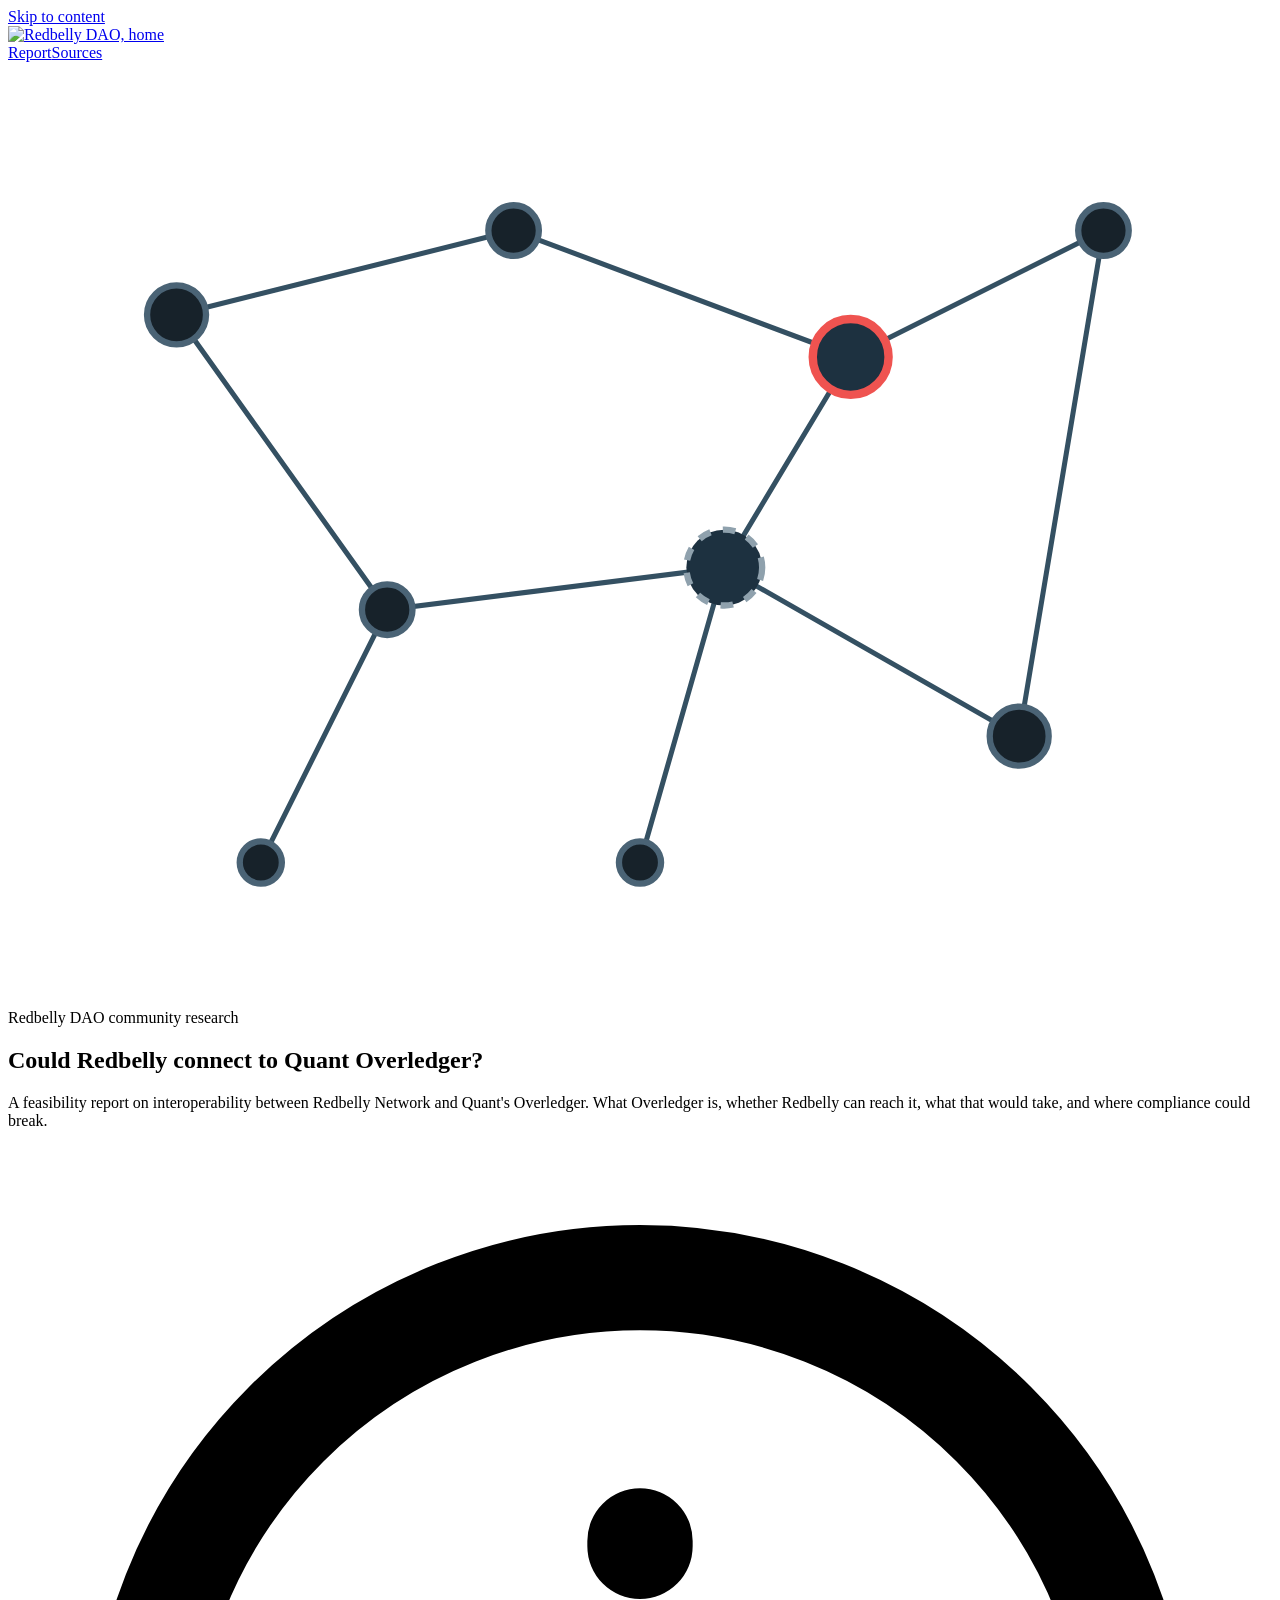
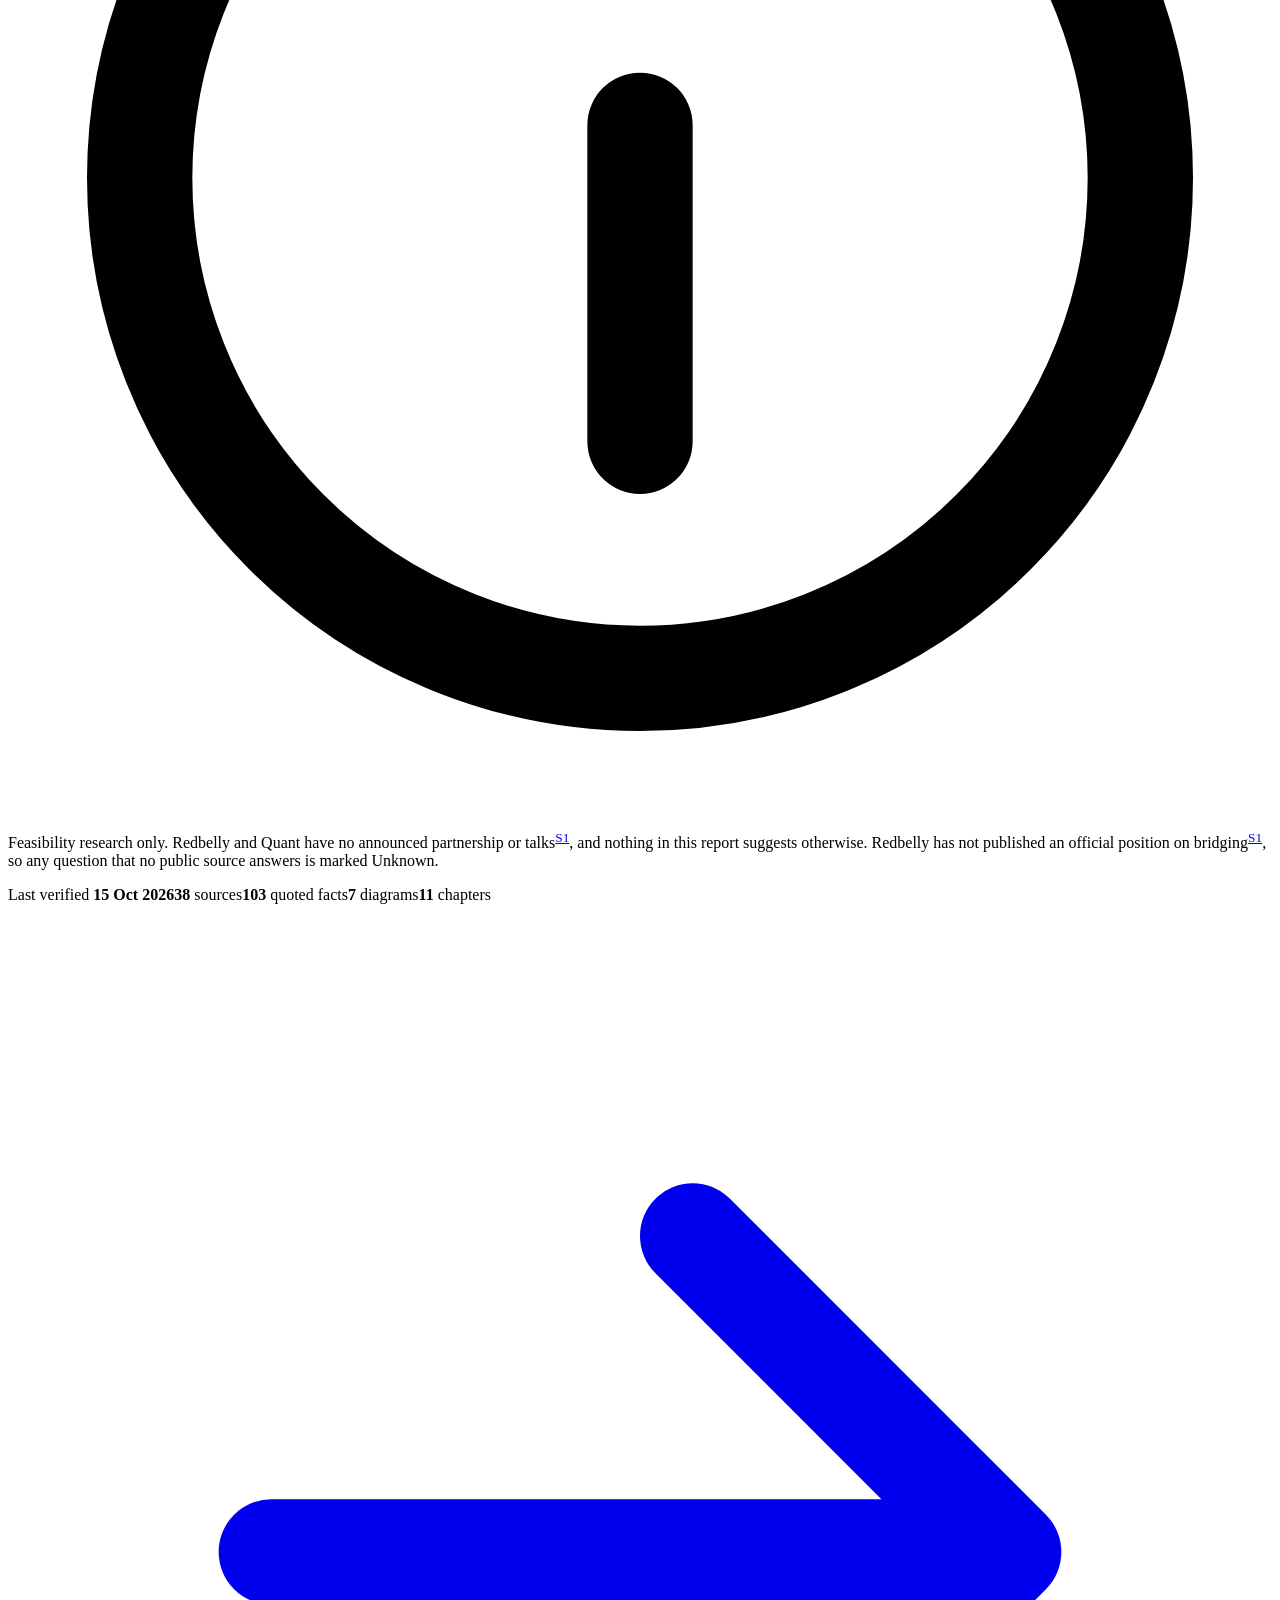
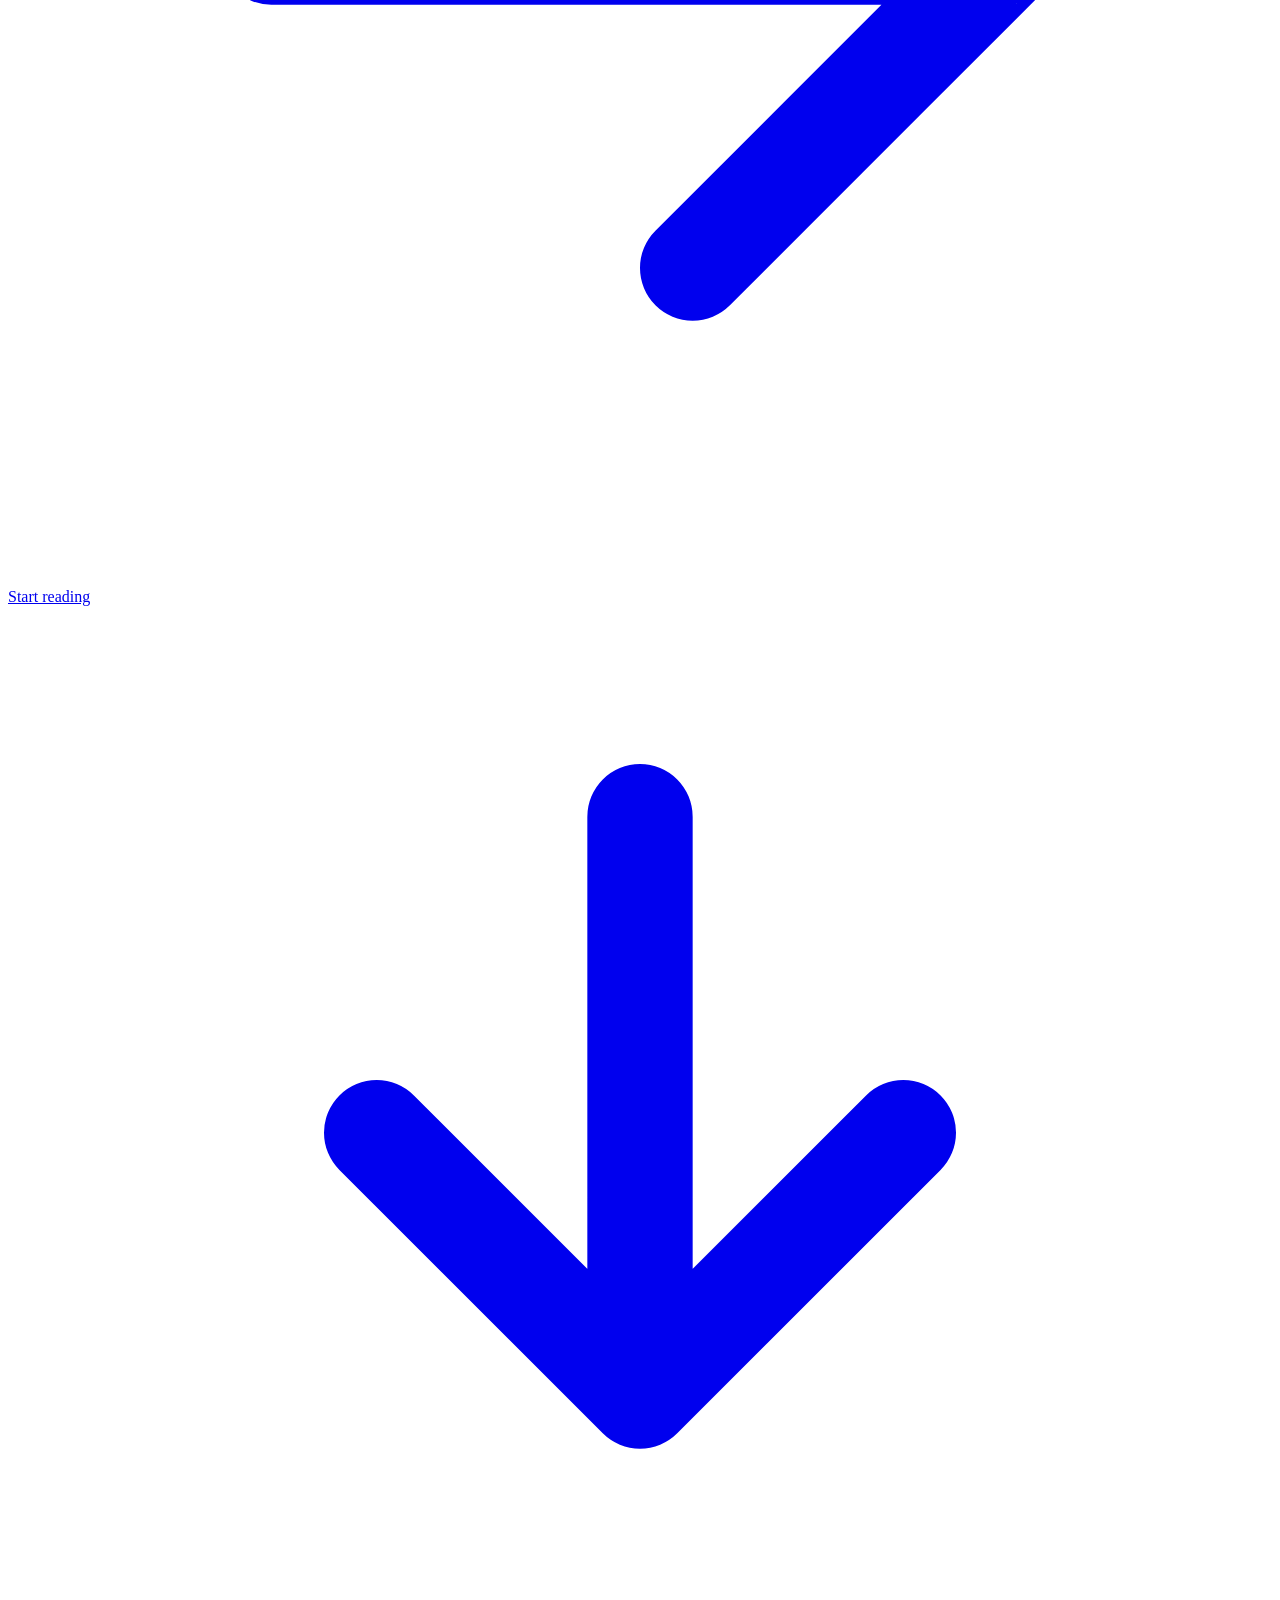
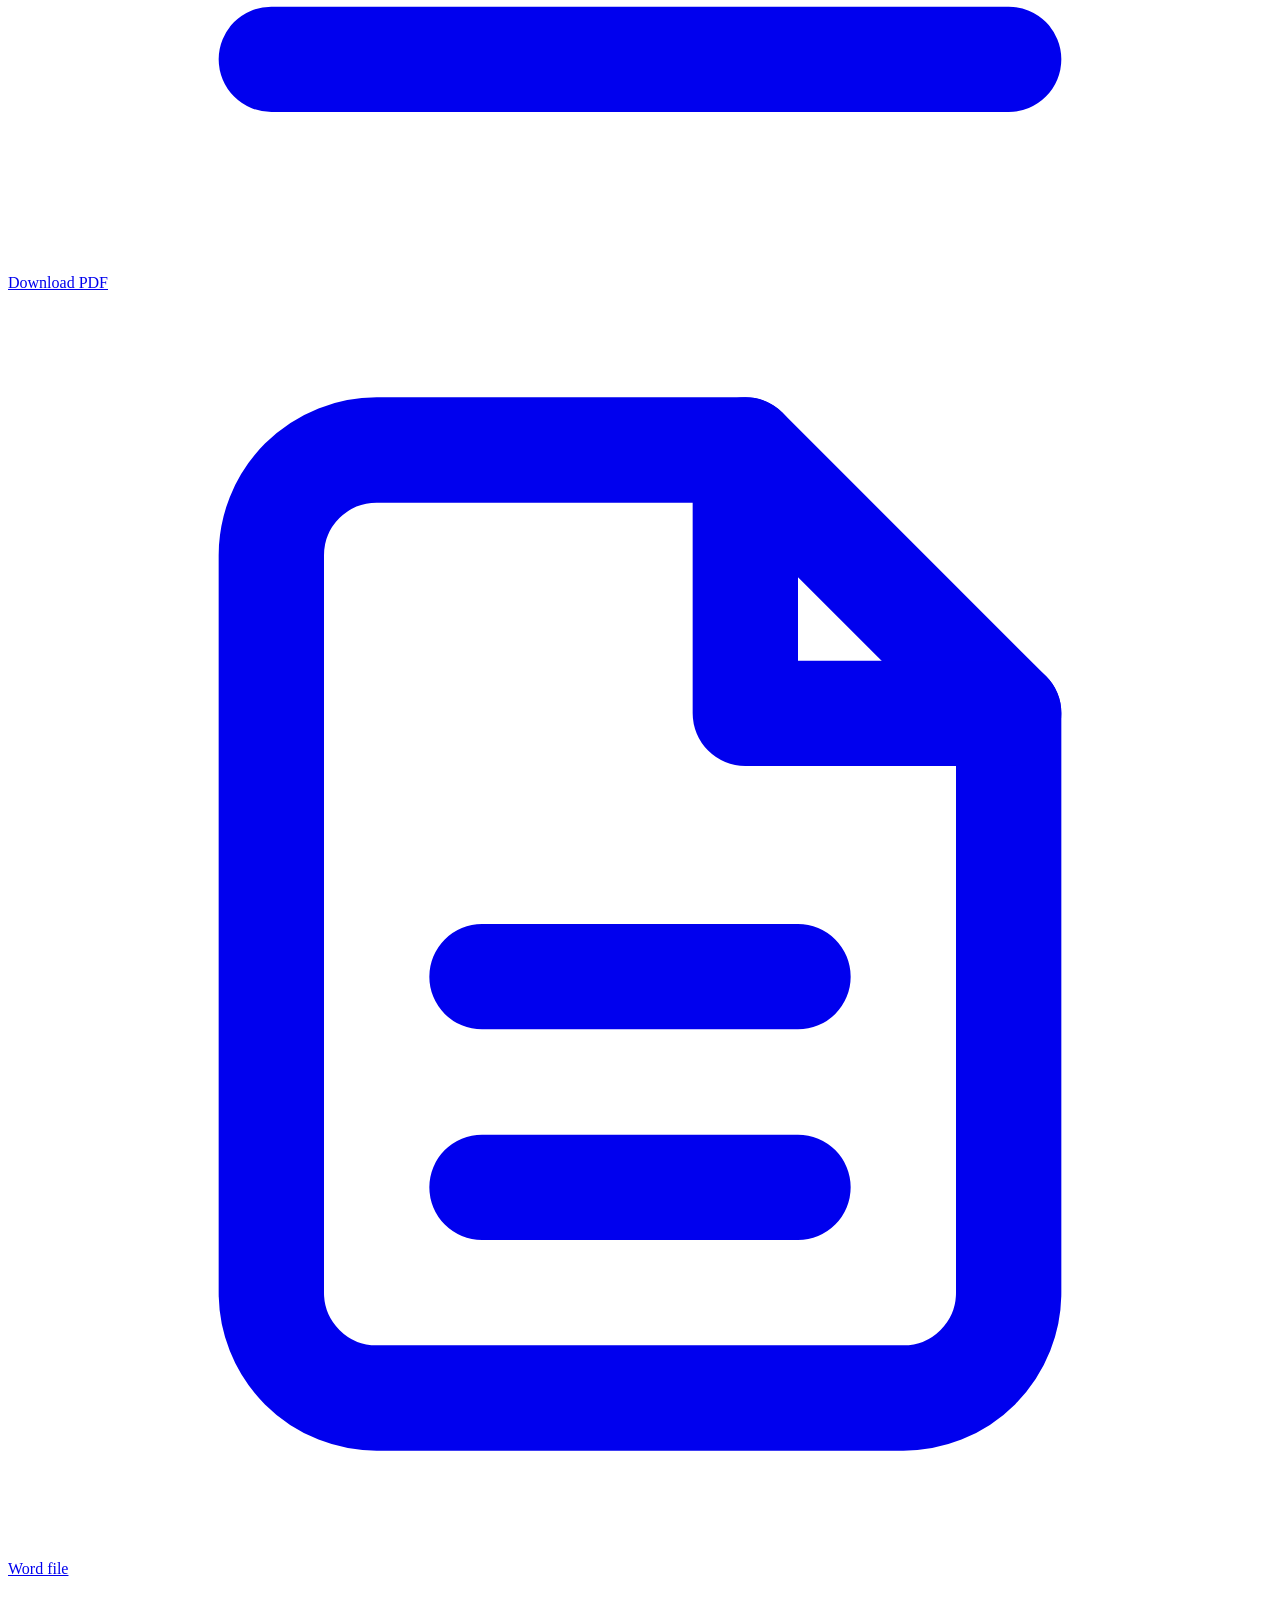
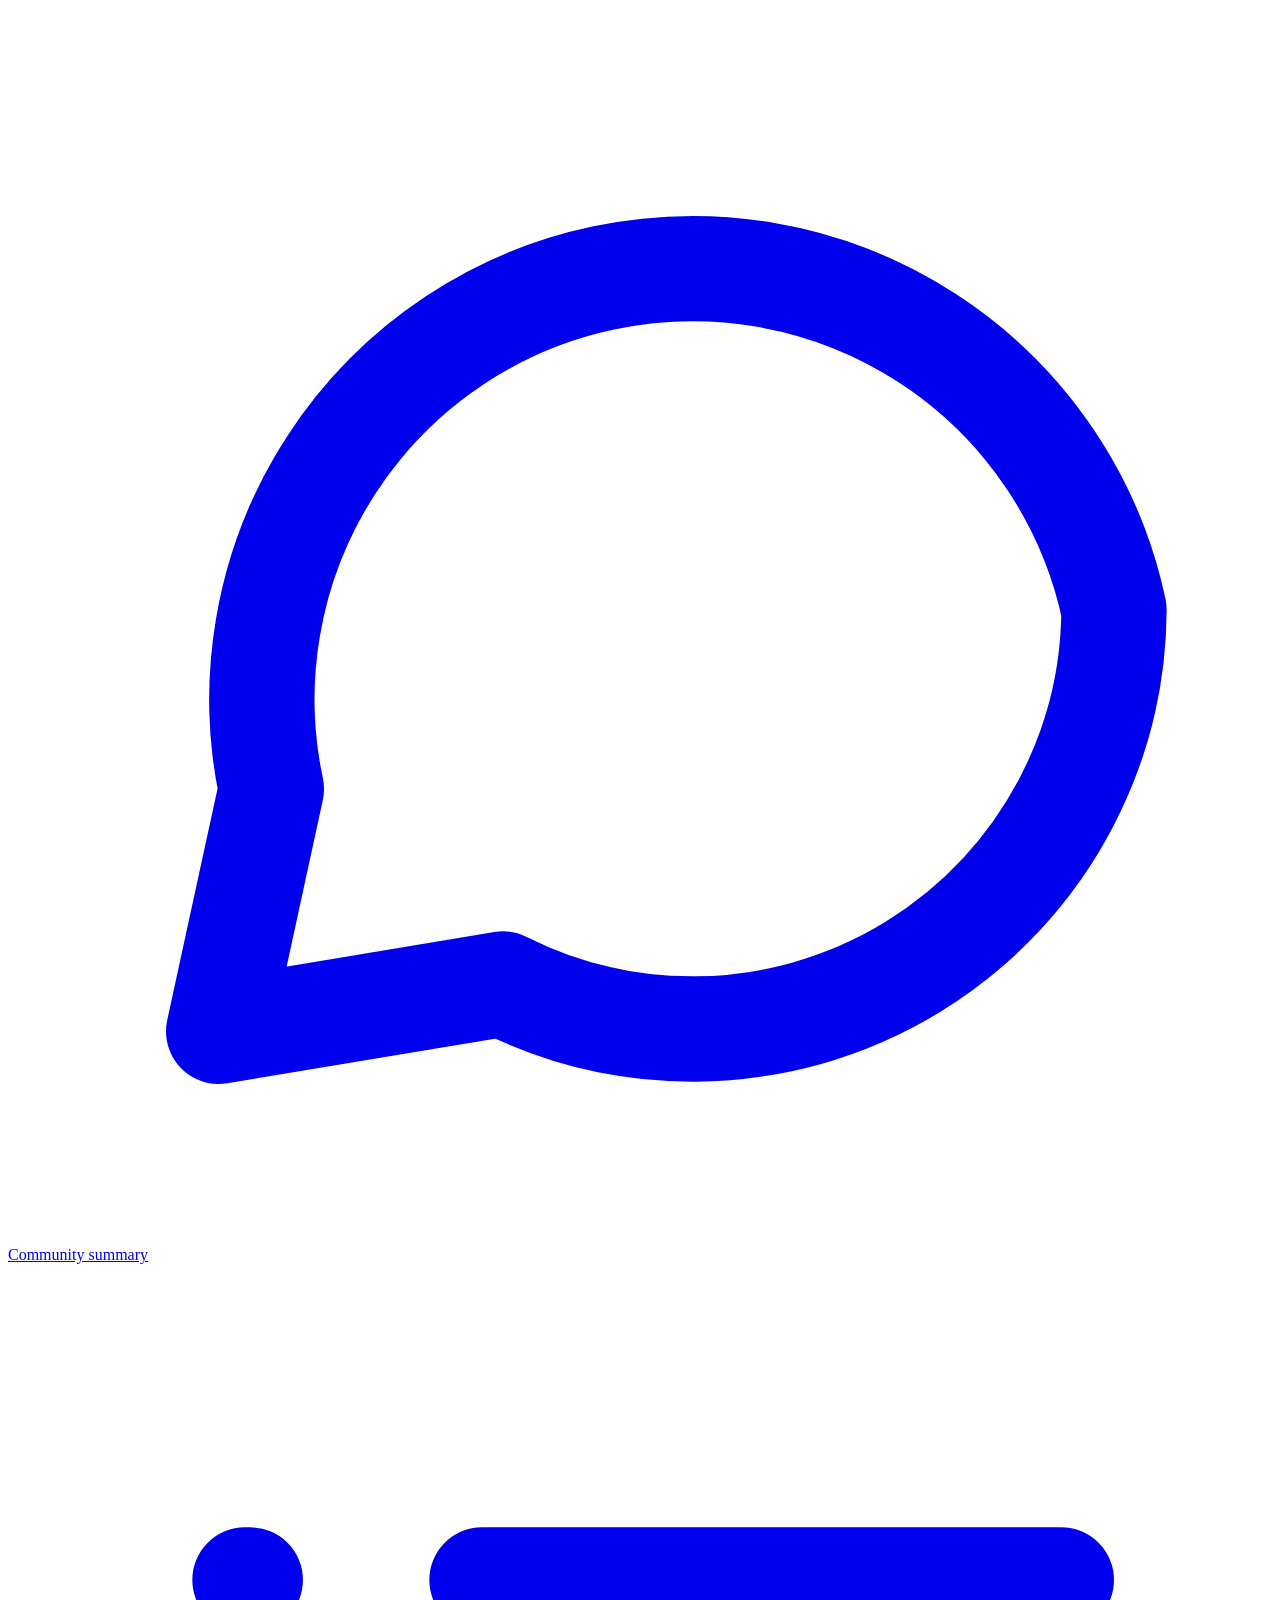
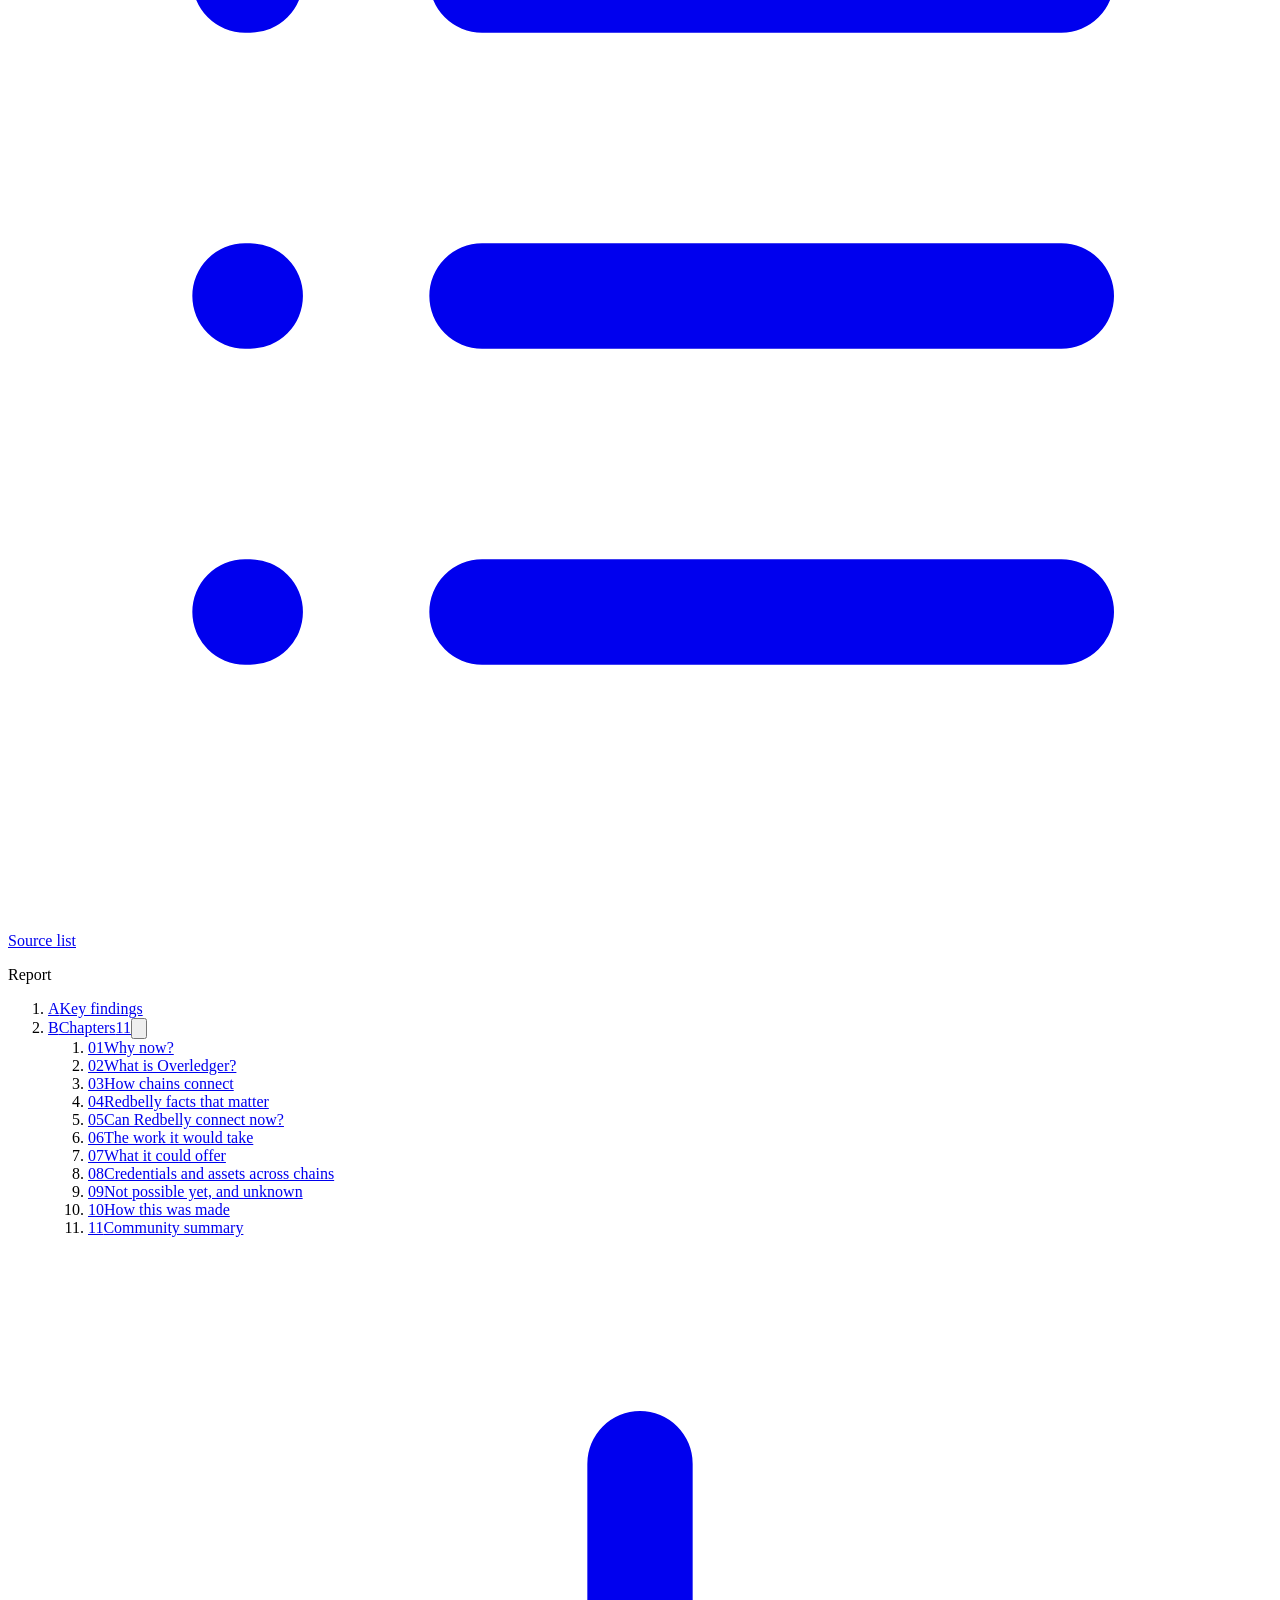
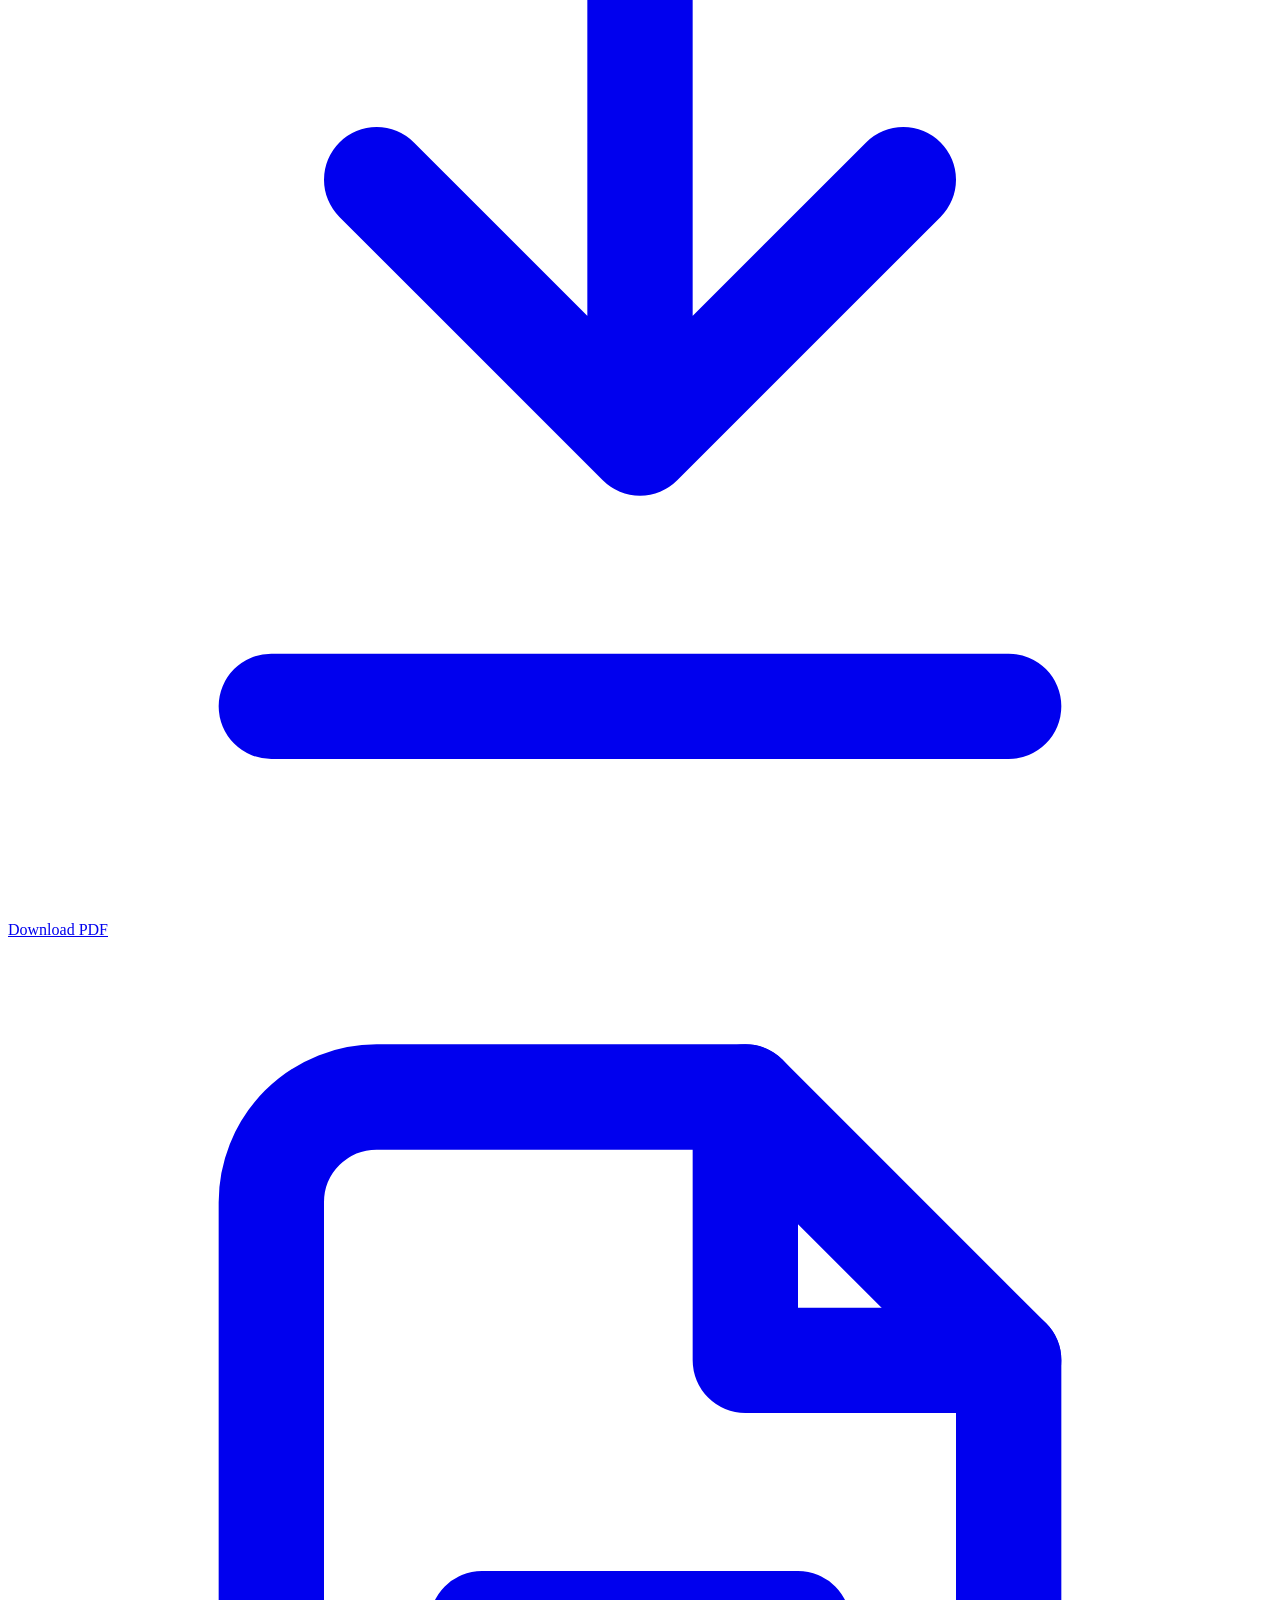
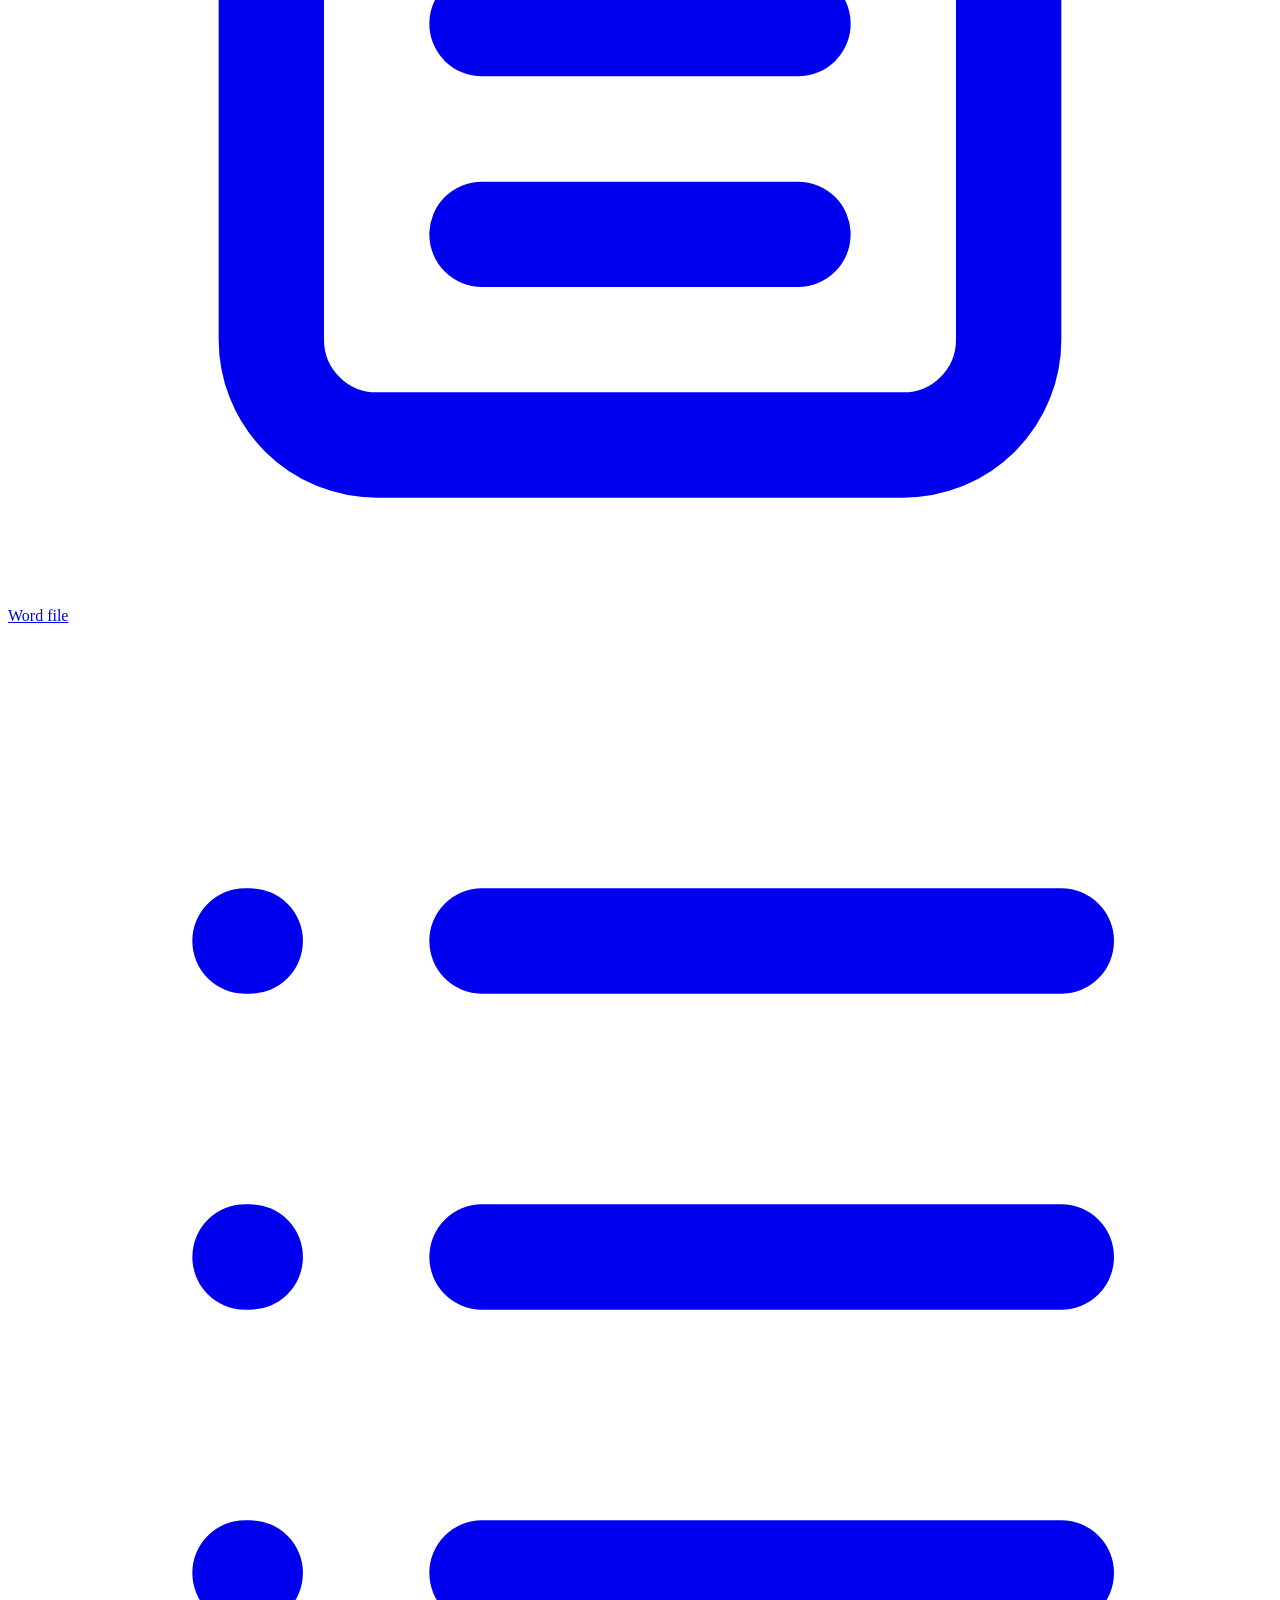
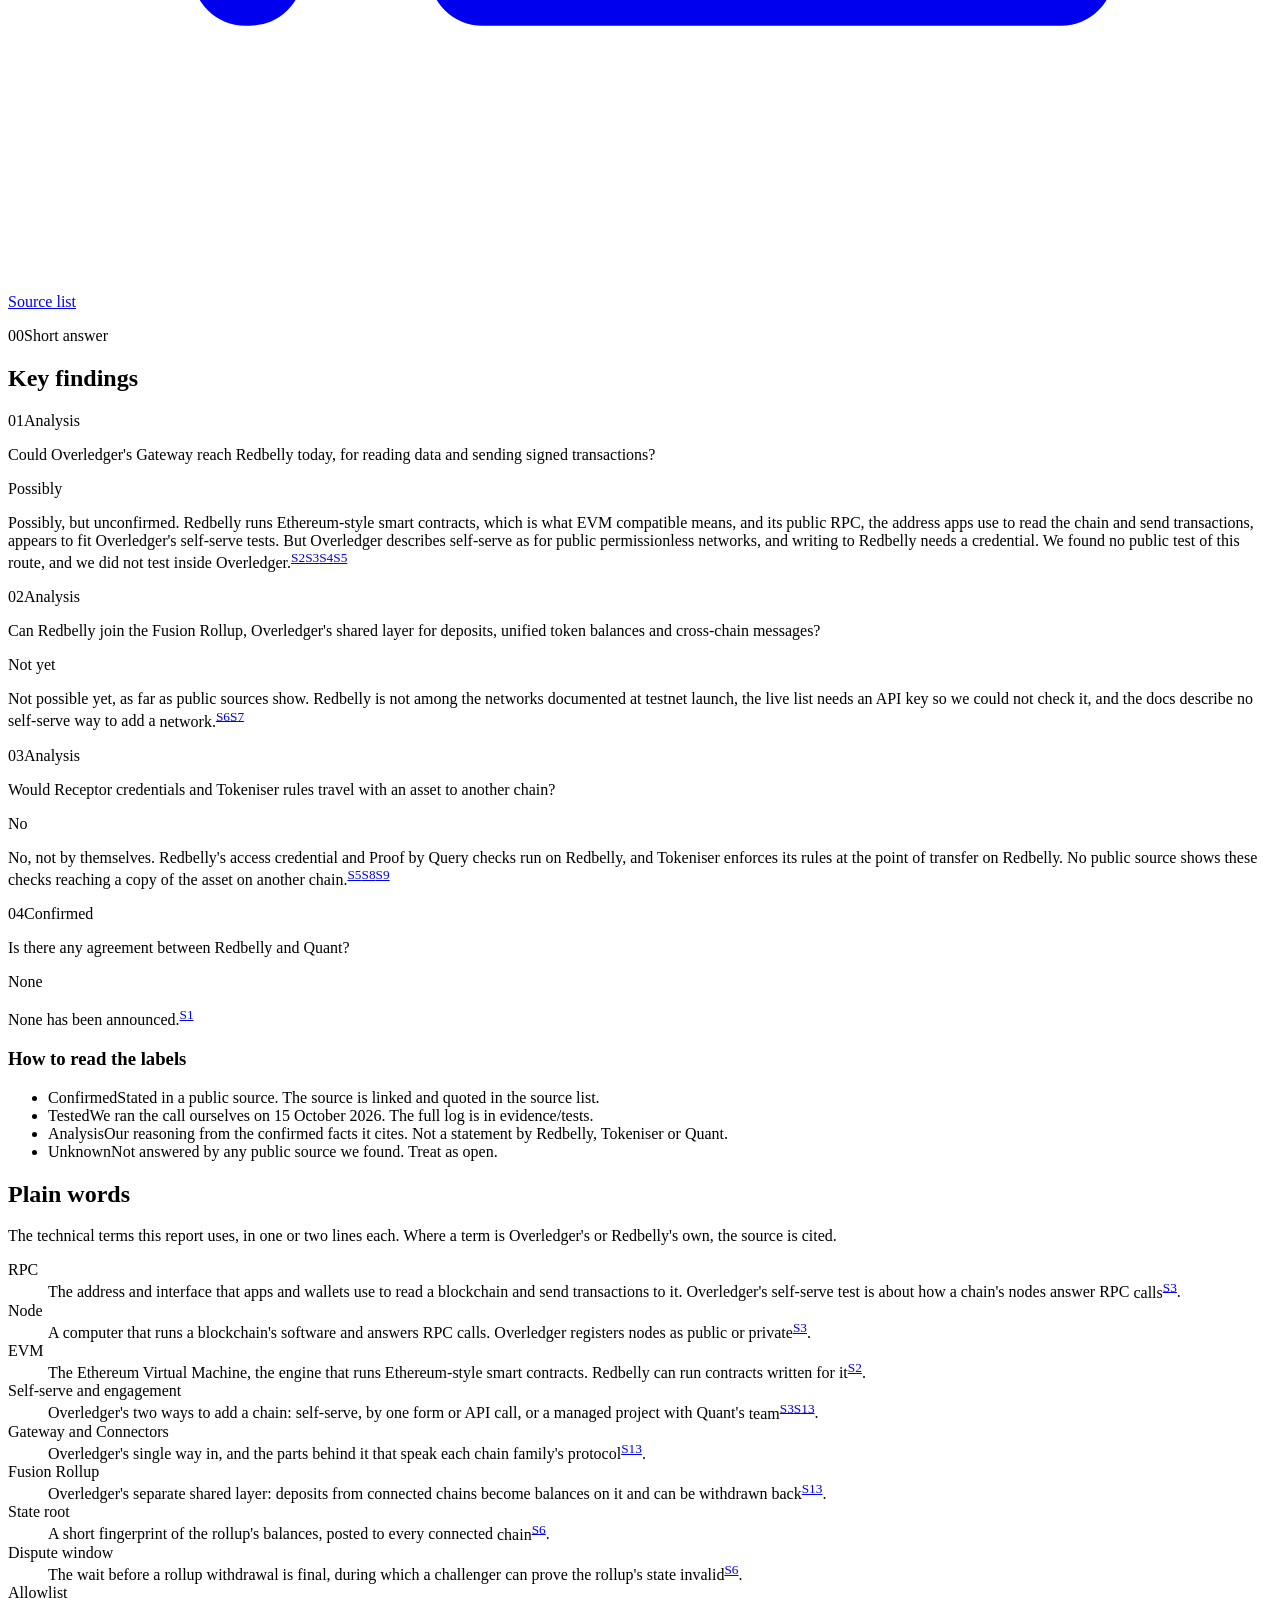
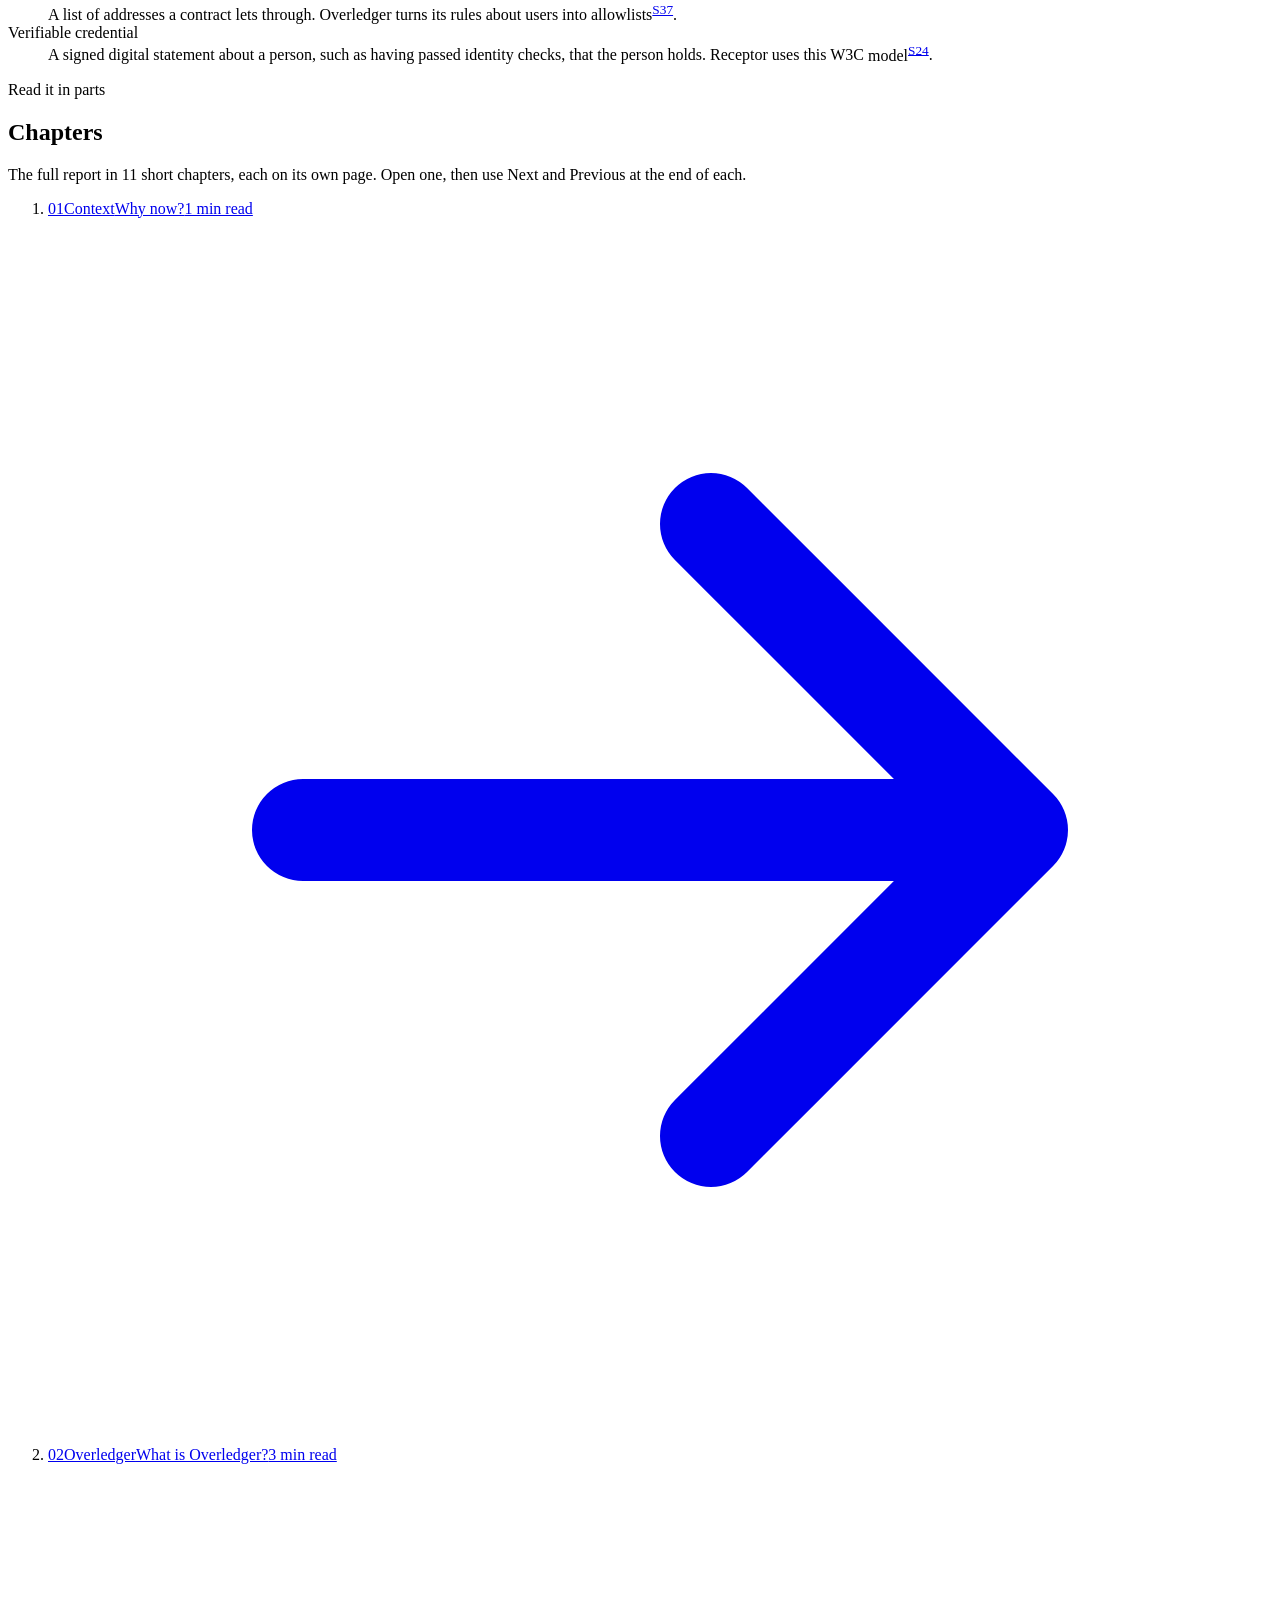
==== commit 40296ff1: "Fix reviewer audit findings: claims matched to their sources, clickable source links in the PDF and " ====
--- a/public/index.html
+++ b/public/index.html
@@ -1 +1 @@
-<!doctype html><html lang="en-AU"><head><meta charset="utf-8"><meta name="viewport" content="width=device-width, initial-scale=1"><title>Could Redbelly connect to Quant Overledger? | Redbelly DAO research</title><meta name="description" content="A feasibility report on interoperability between Redbelly Network and Quant&#x27;s Overledger"><meta name="theme-color" content="#0c1317"><link rel="canonical" href="https://overledger.vercel.app/"><meta property="og:title" content="Could Redbelly connect to Quant Overledger? | Redbelly DAO research"><meta property="og:description" content="A feasibility report on interoperability between Redbelly Network and Quant&#x27;s Overledger"><meta property="og:type" content="article"><meta property="og:url" content="https://overledger.vercel.app/"><meta property="og:site_name" content="Redbelly DAO community research"><link rel="icon" type="image/png" sizes="32x32" href="/brand/icon-32.png"><link rel="icon" type="image/png" sizes="512x512" href="/brand/icon.png"><link rel="apple-touch-icon" href="/brand/icon-180.png"><link rel="preload" href="/fonts/be-vietnam-pro-latin-400-normal.woff2" as="font" type="font/woff2" crossorigin><link rel="stylesheet" href="/site.css?v=ca6ec51654"><link rel="prefetch" href="/chapters/why-now"></head><body><a class="skip" href="#main">Skip to content</a><div class="progress" aria-hidden="true"><span></span></div><header class="top"><a class="brand" href="/"><img src="/brand/dao-logo-on-dark.png" alt="Redbelly DAO, home" width="62" height="44"></a><nav aria-label="Pages"><a href="/" aria-current="page">Report</a><a href="/sources">Sources</a></nav></header><main id="main" tabindex="-1"><section class="hero" aria-labelledby="title"><svg class="hero-art" viewBox="0 0 300 220" aria-hidden="true" focusable="false"><g stroke="#345062" stroke-width="1.2" fill="none"><path d="M40 60L120 40L200 70L260 40M40 60L90 130L170 120L200 70M90 130L60 190M170 120L240 160L260 40M170 120L150 190"/></g><g fill="#17222a" stroke="#4a6375" stroke-width="1.5"><circle cx="40" cy="60" r="7"/><circle cx="120" cy="40" r="6"/><circle cx="260" cy="40" r="6"/><circle cx="90" cy="130" r="6"/><circle cx="60" cy="190" r="5"/><circle cx="240" cy="160" r="7"/><circle cx="150" cy="190" r="5"/></g><circle cx="200" cy="70" r="9" fill="#1d3140" stroke="#EF5350" stroke-width="2"/><circle cx="170" cy="120" r="9" fill="#1d3140" stroke="#8fa1ad" stroke-width="1.5" stroke-dasharray="3 3"/></svg><p class="kicker"><span class="bar"></span>Redbelly DAO community research</p><h1 id="title">Could Redbelly connect to Quant Overledger?</h1><p class="lead">A feasibility report on interoperability between Redbelly Network and Quant&#x27;s Overledger. What Overledger is, whether Redbelly can reach it, what that would take, and where compliance could break.</p><div class="notice"><svg viewBox="0 0 24 24" fill="none" stroke="currentColor" stroke-width="2" stroke-linecap="round" aria-hidden="true"><circle cx="12" cy="12" r="9.5"/><path d="M12 11v6M12 7.5v.1"/></svg><p>Feasibility research only. Redbelly and Quant have no announced partnership or talks<sup class="cite"><a href="/sources#s1" data-n="1" data-f="no-talks" aria-label="Source 1">S1</a></sup>, and nothing in this report suggests otherwise. Redbelly has not published an official position on bridging<sup class="cite"><a href="/sources#s1" data-n="1" data-f="no-bridge-position" aria-label="Source 1">S1</a></sup>, so any question that no public source answers is marked Unknown.</p></div><p class="meta-row"><span>Last verified <b>15 Oct 2026</b></span><span><b>38</b> sources</span><span><b>96</b> quoted facts</span><span><b>7</b> diagrams</span><span><b>11</b> chapters</span></p><div class="actions"><a class="btn primary" href="/chapters/why-now"><svg viewBox="0 0 24 24" fill="none" stroke="currentColor" stroke-width="2" stroke-linecap="round" stroke-linejoin="round" aria-hidden="true"><path d="M5 12h14M13 6l6 6-6 6"/></svg>Start reading</a><a class="btn" href="/downloads/redbelly-overledger-feasibility-report.pdf"><svg viewBox="0 0 24 24" fill="none" stroke="currentColor" stroke-width="2" stroke-linecap="round" stroke-linejoin="round" aria-hidden="true"><path d="M12 4v11M7 10l5 5 5-5M5 20h14"/></svg>Download PDF</a><a class="btn" href="/downloads/redbelly-overledger-feasibility-report.docx"><svg viewBox="0 0 24 24" fill="none" stroke="currentColor" stroke-width="2" stroke-linecap="round" stroke-linejoin="round" aria-hidden="true"><path d="M14 3H7a2 2 0 0 0-2 2v14a2 2 0 0 0 2 2h10a2 2 0 0 0 2-2V8z"/><path d="M14 3v5h5M9 13h6M9 17h6"/></svg>Word file</a><a class="btn" href="/chapters/community-summary"><svg viewBox="0 0 24 24" fill="none" stroke="currentColor" stroke-width="2" stroke-linecap="round" stroke-linejoin="round" aria-hidden="true"><path d="M21 12a8 8 0 0 1-11.6 7.1L4 20l1-4.6A8 8 0 1 1 21 12z"/></svg>Community summary</a><a class="btn" href="/sources"><svg viewBox="0 0 24 24" fill="none" stroke="currentColor" stroke-width="2" stroke-linecap="round" aria-hidden="true"><path d="M9 6h11M9 12h11M9 18h11M4.5 6h.1M4.5 12h.1M4.5 18h.1"/></svg>Source list</a></div></section><div class="layout"><aside class="toc rnav" aria-label="Report contents"><p class="toc-head">Report</p><ol class="rn"><li><a class="rn-item" href="#findings" data-t="findings"><span class="rn-l">A</span><span class="rn-t">Key findings</span></a></li><li class="rn-group"><div class="rn-row"><a class="rn-item" href="#chapters" data-t="chapters"><span class="rn-l">B</span><span class="rn-t">Chapters</span><span class="cnt">11</span></a><button class="rn-tog" type="button" aria-expanded="false" aria-controls="rn-sub" aria-label="Show or hide the chapters"><svg viewBox="0 0 24 24" fill="none" stroke="currentColor" stroke-width="2.2" stroke-linecap="round" stroke-linejoin="round" aria-hidden="true"><path d="M6 9l6 6 6-6"/></svg></button></div><div class="rn-subw" id="rn-sub"><ol class="rn-sub"><li><a href="/chapters/why-now"><span class="n">01</span><span>Why now</span></a></li><li><a href="/chapters/what-overledger-is"><span class="n">02</span><span>What Overledger is</span></a></li><li><a href="/chapters/how-chains-connect"><span class="n">03</span><span>How chains connect</span></a></li><li><a href="/chapters/redbelly-facts-that-matter"><span class="n">04</span><span>Redbelly facts that matter</span></a></li><li><a href="/chapters/can-redbelly-connect-now"><span class="n">05</span><span>Can Redbelly connect now?</span></a></li><li><a href="/chapters/the-work-it-would-take"><span class="n">06</span><span>The work it would take</span></a></li><li><a href="/chapters/what-it-could-offer"><span class="n">07</span><span>What it could offer</span></a></li><li><a href="/chapters/credentials-and-assets-across-chains"><span class="n">08</span><span>Credentials and assets across chains</span></a></li><li><a href="/chapters/not-possible-yet-and-unknown"><span class="n">09</span><span>Not possible yet, and unknown</span></a></li><li><a href="/chapters/how-this-was-made"><span class="n">10</span><span>How this was made</span></a></li><li><a href="/chapters/community-summary"><span class="n">11</span><span>Community summary</span></a></li></ol></div></li></ol><div class="toc-links"><a href="/downloads/redbelly-overledger-feasibility-report.pdf"><svg viewBox="0 0 24 24" fill="none" stroke="currentColor" stroke-width="2" stroke-linecap="round" stroke-linejoin="round" aria-hidden="true"><path d="M12 4v11M7 10l5 5 5-5M5 20h14"/></svg>Download PDF</a><a href="/downloads/redbelly-overledger-feasibility-report.docx"><svg viewBox="0 0 24 24" fill="none" stroke="currentColor" stroke-width="2" stroke-linecap="round" stroke-linejoin="round" aria-hidden="true"><path d="M14 3H7a2 2 0 0 0-2 2v14a2 2 0 0 0 2 2h10a2 2 0 0 0 2-2V8z"/><path d="M14 3v5h5M9 13h6M9 17h6"/></svg>Word file</a><a href="/sources"><svg viewBox="0 0 24 24" fill="none" stroke="currentColor" stroke-width="2" stroke-linecap="round" aria-hidden="true"><path d="M9 6h11M9 12h11M9 18h11M4.5 6h.1M4.5 12h.1M4.5 18h.1"/></svg>Source list</a></div></aside><div class="content"><section class="s" id="findings" aria-labelledby="h-findings"><div class="rv"><p class="kicker"><span class="bar"></span><span class="num">00</span>Short answer</p><h2 id="h-findings">Key findings</h2></div><div class="verdicts"><article class="verdict rv analysis"><div class="vtop"><span class="vnum">01</span><span class="pill analysis"><span class="dot" aria-hidden="true"></span>Analysis</span></div><p class="q">Could Overledger&#x27;s Gateway reach Redbelly today, for reading data and sending signed transactions?</p><p class="big">Possibly</p><p class="a">Possibly, but unconfirmed. Redbelly is EVM compatible and its RPC fits Overledger&#x27;s self-serve tests, but Overledger describes self-serve as for public permissionless networks, and writing to Redbelly needs a credential. Nobody has shown it working.<sup class="cite"><a href="/sources#s2" data-n="2" data-f="rb-evm" aria-label="Source 2">S2</a><a href="/sources#s3" data-n="3" data-f="con-evm con-criteria con-selfserve-scope" aria-label="Source 3">S3</a><a href="/sources#s4" data-n="4" data-f="t-chainid" aria-label="Source 4">S4</a><a href="/sources#s5" data-n="5" data-f="rb-access" aria-label="Source 5">S5</a></sup></p></article><article class="verdict rv analysis"><div class="vtop"><span class="vnum">02</span><span class="pill analysis"><span class="dot" aria-hidden="true"></span>Analysis</span></div><p class="q">Can Redbelly join the Fusion Rollup, Overledger&#x27;s shared layer for deposits, unified token balances and cross-chain messages?</p><p class="big">Not yet</p><p class="a">Not possible yet, as far as public sources show. Redbelly is not among the networks documented at testnet launch, and the docs describe no self-serve way to add one.<sup class="cite"><a href="/sources#s6" data-n="6" data-f="fus-connected fus-bridge-contracts" aria-label="Source 6">S6</a><a href="/sources#s7" data-n="7" data-f="t-ol-auth" aria-label="Source 7">S7</a></sup></p></article><article class="verdict rv analysis"><div class="vtop"><span class="vnum">03</span><span class="pill analysis"><span class="dot" aria-hidden="true"></span>Analysis</span></div><p class="q">Would Receptor credentials and Tokeniser rules travel with an asset to another chain?</p><p class="big">No</p><p class="a">No, not by themselves. Redbelly&#x27;s access credential and Proof by Query checks run on Redbelly, and Tokeniser enforces its rules at the point of transfer. A copy on another chain follows only that chain&#x27;s own rules.<sup class="cite"><a href="/sources#s5" data-n="5" data-f="rb-access" aria-label="Source 5">S5</a><a href="/sources#s8" data-n="8" data-f="pbq-contract pbq-publish" aria-label="Source 8">S8</a><a href="/sources#s9" data-n="9" data-f="tk-runs tk-point" aria-label="Source 9">S9</a></sup></p></article><article class="verdict rv none"><div class="vtop"><span class="vnum">04</span><span class="pill confirmed"><span class="dot" aria-hidden="true"></span>Confirmed</span></div><p class="q">Is there any agreement between Redbelly and Quant?</p><p class="big">None</p><p class="a">None has been announced.<sup class="cite"><a href="/sources#s1" data-n="1" data-f="no-talks" aria-label="Source 1">S1</a></sup></p></article></div></section><div class="card rv legend-card"><div class="chead"><h3>How to read the labels</h3></div><ul class="legend"><li><span class="pill confirmed"><span class="dot" aria-hidden="true"></span>Confirmed</span><span>Stated in a public source. The source is linked and quoted in the source list.</span></li><li><span class="pill tested"><span class="dot" aria-hidden="true"></span>Tested</span><span>We ran the call ourselves on 15 October 2026. The full log is in evidence/tests.</span></li><li><span class="pill analysis"><span class="dot" aria-hidden="true"></span>Analysis</span><span>Our reasoning from the confirmed facts it cites. Not a statement by Redbelly, Tokeniser or Quant.</span></li><li><span class="pill unknown"><span class="dot" aria-hidden="true"></span>Unknown</span><span>Not answered by any public source we found. Treat as open.</span></li></ul></div><section class="s chapters" id="chapters" aria-labelledby="h-chapters"><div class="rv"><p class="kicker"><span class="bar"></span>Read it in parts</p><h2 id="h-chapters">Chapters</h2><p class="intro">The full report in 11 short chapters, each on its own page. Open one, then use Next and Previous at the end of each.</p></div><ol class="chap-grid"><li><a class="chap-card rv" href="/chapters/why-now"><span class="cn">01</span><span class="ck">Context</span><span class="ct">Why now</span><span class="cm">1 min read<svg viewBox="0 0 24 24" fill="none" stroke="currentColor" stroke-width="2" stroke-linecap="round" stroke-linejoin="round" aria-hidden="true"><path d="M5 12h14M13 6l6 6-6 6"/></svg></span></a></li><li><a class="chap-card rv" href="/chapters/what-overledger-is"><span class="cn">02</span><span class="ck">Overledger</span><span class="ct">What Overledger is</span><span class="cm">2 min read<svg viewBox="0 0 24 24" fill="none" stroke="currentColor" stroke-width="2" stroke-linecap="round" stroke-linejoin="round" aria-hidden="true"><path d="M5 12h14M13 6l6 6-6 6"/></svg></span></a></li><li><a class="chap-card rv" href="/chapters/how-chains-connect"><span class="cn">03</span><span class="ck">Overledger</span><span class="ct">How chains connect</span><span class="cm">3 min read<svg viewBox="0 0 24 24" fill="none" stroke="currentColor" stroke-width="2" stroke-linecap="round" stroke-linejoin="round" aria-hidden="true"><path d="M5 12h14M13 6l6 6-6 6"/></svg></span></a></li><li><a class="chap-card rv" href="/chapters/redbelly-facts-that-matter"><span class="cn">04</span><span class="ck">Redbelly</span><span class="ct">Redbelly facts that matter</span><span class="cm">4 min read<svg viewBox="0 0 24 24" fill="none" stroke="currentColor" stroke-width="2" stroke-linecap="round" stroke-linejoin="round" aria-hidden="true"><path d="M5 12h14M13 6l6 6-6 6"/></svg></span></a></li><li><a class="chap-card rv" href="/chapters/can-redbelly-connect-now"><span class="cn">05</span><span class="ck">The answer</span><span class="ct">Can Redbelly connect now?</span><span class="cm">5 min read<svg viewBox="0 0 24 24" fill="none" stroke="currentColor" stroke-width="2" stroke-linecap="round" stroke-linejoin="round" aria-hidden="true"><path d="M5 12h14M13 6l6 6-6 6"/></svg></span></a></li><li><a class="chap-card rv" href="/chapters/the-work-it-would-take"><span class="cn">06</span><span class="ck">The answer</span><span class="ct">The work it would take</span><span class="cm">3 min read<svg viewBox="0 0 24 24" fill="none" stroke="currentColor" stroke-width="2" stroke-linecap="round" stroke-linejoin="round" aria-hidden="true"><path d="M5 12h14M13 6l6 6-6 6"/></svg></span></a></li><li><a class="chap-card rv" href="/chapters/what-it-could-offer"><span class="cn">07</span><span class="ck">Institutions</span><span class="ct">What it could offer</span><span class="cm">1 min read<svg viewBox="0 0 24 24" fill="none" stroke="currentColor" stroke-width="2" stroke-linecap="round" stroke-linejoin="round" aria-hidden="true"><path d="M5 12h14M13 6l6 6-6 6"/></svg></span></a></li><li><a class="chap-card rv" href="/chapters/credentials-and-assets-across-chains"><span class="cn">08</span><span class="ck">Compliance</span><span class="ct">Credentials and assets across chains</span><span class="cm">5 min read<svg viewBox="0 0 24 24" fill="none" stroke="currentColor" stroke-width="2" stroke-linecap="round" stroke-linejoin="round" aria-hidden="true"><path d="M5 12h14M13 6l6 6-6 6"/></svg></span></a></li><li><a class="chap-card rv" href="/chapters/not-possible-yet-and-unknown"><span class="cn">09</span><span class="ck">Open questions</span><span class="ct">Not possible yet, and unknown</span><span class="cm">1 min read<svg viewBox="0 0 24 24" fill="none" stroke="currentColor" stroke-width="2" stroke-linecap="round" stroke-linejoin="round" aria-hidden="true"><path d="M5 12h14M13 6l6 6-6 6"/></svg></span></a></li><li><a class="chap-card rv" href="/chapters/how-this-was-made"><span class="cn">10</span><span class="ck">Method</span><span class="ct">How this was made</span><span class="cm">1 min read<svg viewBox="0 0 24 24" fill="none" stroke="currentColor" stroke-width="2" stroke-linecap="round" stroke-linejoin="round" aria-hidden="true"><path d="M5 12h14M13 6l6 6-6 6"/></svg></span></a></li><li><a class="chap-card rv" href="/chapters/community-summary"><span class="cn">11</span><span class="ck">Share it</span><span class="ct">Community summary</span><span class="cm">2 min read<svg viewBox="0 0 24 24" fill="none" stroke="currentColor" stroke-width="2" stroke-linecap="round" stroke-linejoin="round" aria-hidden="true"><path d="M5 12h14M13 6l6 6-6 6"/></svg></span></a></li></ol></section><footer class="foot"><div><p>Feasibility research only. Redbelly and Quant have no announced partnership or talks, and nothing on this site suggests otherwise.</p><p>Sources last verified 15 Oct 2026. Every claim links to the source list; page snapshots, tests and the check script are in the project repository that came with this report.</p></div><div><p>Fonts: Be Vietnam Pro and JetBrains Mono, SIL Open Font License 1.1. Logo and icon: Redbelly DAO, from the Task Board brand kit.</p><p>Diagrams drawn for this report. No third-party images.</p></div></footer></div></div></main><nav class="dock" aria-label="Quick navigation"><a class="dk dk-home" href="#findings"><svg viewBox="0 0 24 24" fill="none" stroke="currentColor" stroke-width="2" stroke-linecap="round" stroke-linejoin="round" aria-hidden="true"><path d="M4 11l8-7 8 7M6 9.5V20h12V9.5"/></svg><span class="dl">Findings</span></a><button class="dk dk-chap" type="button" aria-expanded="false" aria-controls="sheet"><svg viewBox="0 0 24 24" fill="none" stroke="currentColor" stroke-width="2" stroke-linecap="round" aria-hidden="true"><path d="M9 6h11M9 12h11M9 18h11M4.5 6h.1M4.5 12h.1M4.5 18h.1"/></svg><span class="dl">Chapters</span></button><span class="dk-sep" aria-hidden="true"></span><a class="dk dk-src" href="/sources"><svg viewBox="0 0 24 24" fill="none" stroke="currentColor" stroke-width="2" stroke-linecap="round" stroke-linejoin="round" aria-hidden="true"><path d="M4 19.5A2.5 2.5 0 0 1 6.5 17H20V3H6.5A2.5 2.5 0 0 0 4 5.5v14z"/><path d="M8 7h8"/></svg><span class="dl">Sources</span></a><button class="dk dk-top" type="button" aria-label="Back to top"><svg viewBox="0 0 24 24" fill="none" stroke="currentColor" stroke-width="2" stroke-linecap="round" stroke-linejoin="round" aria-hidden="true"><path d="M12 19V5M6 11l6-6 6 6"/></svg></button></nav><div class="sheet" id="sheet" hidden><p class="sh-head">Chapters</p><ol><li><a href="/chapters/why-now"><span class="n">01</span>Why now</a></li><li><a href="/chapters/what-overledger-is"><span class="n">02</span>What Overledger is</a></li><li><a href="/chapters/how-chains-connect"><span class="n">03</span>How chains connect</a></li><li><a href="/chapters/redbelly-facts-that-matter"><span class="n">04</span>Redbelly facts that matter</a></li><li><a href="/chapters/can-redbelly-connect-now"><span class="n">05</span>Can Redbelly connect now?</a></li><li><a href="/chapters/the-work-it-would-take"><span class="n">06</span>The work it would take</a></li><li><a href="/chapters/what-it-could-offer"><span class="n">07</span>What it could offer</a></li><li><a href="/chapters/credentials-and-assets-across-chains"><span class="n">08</span>Credentials and assets across chains</a></li><li><a href="/chapters/not-possible-yet-and-unknown"><span class="n">09</span>Not possible yet, and unknown</a></li><li><a href="/chapters/how-this-was-made"><span class="n">10</span>How this was made</a></li><li><a href="/chapters/community-summary"><span class="n">11</span>Community summary</a></li></ol></div><div class="toast" role="status" aria-live="polite"></div><script type="application/json" id="cite-data">{"sources": {"1": {"p": "Redbelly DAO Task Board", "t": "TASK-29 brief: Quant Overledger and Redbelly Interoperability Research"}, "2": {"p": "Vine, Redbelly Network developer portal", "t": "EVM compatibility and version details"}, "3": {"p": "Quant, Overledger documentation", "t": "Chapter 5: Connectors"}, "4": {"p": "Test run for this report", "t": "JSON-RPC calls to Redbelly mainnet and testnet endpoints, 15 October 2026"}, "5": {"p": "Vine, Redbelly Network developer portal", "t": "User access"}, "6": {"p": "Quant, Overledger documentation", "t": "Chapter 8: Fusion Rollup"}, "7": {"p": "Test run for this report", "t": "Calls to the public Overledger server API without an account, 15 October 2026"}, "8": {"p": "Redbelly Network technical documentation", "t": "Proof by Query"}, "9": {"p": "Tokeniser", "t": "Technology"}}, "facts": {"con-criteria": "A DLT family is considered eligible for self-serve if (a) its nodes expose RPC or REST over HTTPS, (b) the RPC requires no security factor beyond an API key, and (c) node identity does not matter to other tenants (so a pool of equivalent nodes can be load-balanced safely).", "con-evm": "Covers every EVM-compatible chain", "con-selfserve-scope": "Self-serve Connectors for public, permissionless DLT families.", "fus-bridge-contracts": "The bridge and dispute contracts deployed on each connected DLT network. Standard OP Stack contracts, one deployment per chain.", "fus-connected": "Connected DLT networks on testnet launch are: Ethereum Sepolia, Polygon Amoy, Quant's permissioned Besu testnet. The full live list comes from GET /networks/fusion.", "no-bridge-position": "Redbelly has not published an official position on bridging", "no-talks": "This is feasibility research only. Redbelly and Quant have no announced partnership or talks", "pbq-contract": "a zero knowledge proof based verifier smart contract", "pbq-publish": "State verification and transition, with subsequent publication to the blockchain.", "rb-access": "Before being granted access to Redbelly Network, each user must claim their access credential from a network accredited issuer before they self enable their account with write access to the network through a specific network smart contract.", "rb-evm": "Redbelly is compatible with the Ethereum Virtual Machine (EVM) and can execute smart contracts written for the EVM.", "t-chainid": "https://governors.mainnet.redbelly.network eth_chainId -> {\"jsonrpc\":\"2.0\",\"id\":1,\"result\":\"0x97\"}", "t-ol-auth": "GET https://fusion-rollup.quant.dev/networks/fusion -> HTTP 401 {\"status\":401,\"error\":\"Missing authorization header.\"", "tk-point": "Eligibility, identity and your target market determination are enforced at the point of transfer, every time.", "tk-runs": "Underneath it runs Redbelly Network"}}</script><script src="/site.js?v=ca6ec51654"></script></body></html>+<!doctype html><html lang="en-AU"><head><meta charset="utf-8"><meta name="viewport" content="width=device-width, initial-scale=1"><title>Could Redbelly connect to Quant Overledger? | Redbelly DAO research</title><meta name="description" content="A feasibility report on interoperability between Redbelly Network and Quant&#x27;s Overledger"><meta name="theme-color" content="#0c1317"><link rel="canonical" href="https://overledger.vercel.app/"><meta property="og:title" content="Could Redbelly connect to Quant Overledger? | Redbelly DAO research"><meta property="og:description" content="A feasibility report on interoperability between Redbelly Network and Quant&#x27;s Overledger"><meta property="og:type" content="article"><meta property="og:url" content="https://overledger.vercel.app/"><meta property="og:site_name" content="Redbelly DAO community research"><meta property="og:image" content="https://overledger.vercel.app/brand/og.png"><meta property="og:image:width" content="1200"><meta property="og:image:height" content="630"><meta property="og:image:alt" content="Could Redbelly connect to Quant Overledger? Feasibility research, sources last verified 15 Oct 2026."><meta name="twitter:card" content="summary_large_image"><link rel="icon" type="image/png" sizes="32x32" href="/brand/icon-32.png"><link rel="icon" type="image/png" sizes="512x512" href="/brand/icon.png"><link rel="apple-touch-icon" href="/brand/icon-180.png"><link rel="preload" href="/fonts/be-vietnam-pro-latin-400-normal.woff2" as="font" type="font/woff2" crossorigin><link rel="stylesheet" href="/site.css?v=5aecd75dc2"><link rel="prefetch" href="/chapters/why-now"></head><body><a class="skip" href="#main">Skip to content</a><div class="progress" aria-hidden="true"><span></span></div><header class="top"><a class="brand" href="/"><img src="/brand/dao-logo.png" alt="Redbelly DAO, home" width="62" height="44"></a><nav aria-label="Pages"><a href="/" aria-current="page">Report</a><a href="/sources">Sources</a></nav></header><main id="main" tabindex="-1"><section class="hero" aria-labelledby="title"><svg class="hero-art" viewBox="0 0 300 220" aria-hidden="true" focusable="false"><g stroke="#345062" stroke-width="1.2" fill="none"><path d="M40 60L120 40L200 70L260 40M40 60L90 130L170 120L200 70M90 130L60 190M170 120L240 160L260 40M170 120L150 190"/></g><g fill="#17222a" stroke="#4a6375" stroke-width="1.5"><circle cx="40" cy="60" r="7"/><circle cx="120" cy="40" r="6"/><circle cx="260" cy="40" r="6"/><circle cx="90" cy="130" r="6"/><circle cx="60" cy="190" r="5"/><circle cx="240" cy="160" r="7"/><circle cx="150" cy="190" r="5"/></g><circle cx="200" cy="70" r="9" fill="#1d3140" stroke="#EF5350" stroke-width="2"/><circle cx="170" cy="120" r="9" fill="#1d3140" stroke="#8fa1ad" stroke-width="1.5" stroke-dasharray="3 3"/></svg><p class="kicker"><span class="bar"></span>Redbelly DAO community research</p><h1 id="title">Could Redbelly connect to Quant Overledger?</h1><p class="lead">A feasibility report on interoperability between Redbelly Network and Quant&#x27;s Overledger. What Overledger is, whether Redbelly can reach it, what that would take, and where compliance could break.</p><div class="notice"><svg viewBox="0 0 24 24" fill="none" stroke="currentColor" stroke-width="2" stroke-linecap="round" aria-hidden="true"><circle cx="12" cy="12" r="9.5"/><path d="M12 11v6M12 7.5v.1"/></svg><p>Feasibility research only. Redbelly and Quant have no announced partnership or <span class="nw">talks<sup class="cite"><a href="/sources#s1" data-n="1" data-f="no-talks" aria-label="Source 1">S1</a></sup></span>, and nothing in this report suggests otherwise. Redbelly has not published an official position on <span class="nw">bridging<sup class="cite"><a href="/sources#s1" data-n="1" data-f="no-bridge-position" aria-label="Source 1">S1</a></sup></span>, so any question that no public source answers is marked Unknown.</p></div><p class="meta-row"><span>Last verified <b>15 Oct 2026</b></span><span><b>38</b> sources</span><span><b>103</b> quoted facts</span><span><b>7</b> diagrams</span><span><b>11</b> chapters</span></p><div class="actions"><a class="btn primary" href="/chapters/why-now"><svg viewBox="0 0 24 24" fill="none" stroke="currentColor" stroke-width="2" stroke-linecap="round" stroke-linejoin="round" aria-hidden="true"><path d="M5 12h14M13 6l6 6-6 6"/></svg>Start reading</a><a class="btn" href="/downloads/redbelly-overledger-feasibility-report.pdf"><svg viewBox="0 0 24 24" fill="none" stroke="currentColor" stroke-width="2" stroke-linecap="round" stroke-linejoin="round" aria-hidden="true"><path d="M12 4v11M7 10l5 5 5-5M5 20h14"/></svg>Download PDF</a><a class="btn" href="/downloads/redbelly-overledger-feasibility-report.docx"><svg viewBox="0 0 24 24" fill="none" stroke="currentColor" stroke-width="2" stroke-linecap="round" stroke-linejoin="round" aria-hidden="true"><path d="M14 3H7a2 2 0 0 0-2 2v14a2 2 0 0 0 2 2h10a2 2 0 0 0 2-2V8z"/><path d="M14 3v5h5M9 13h6M9 17h6"/></svg>Word file</a><a class="btn" href="/chapters/community-summary"><svg viewBox="0 0 24 24" fill="none" stroke="currentColor" stroke-width="2" stroke-linecap="round" stroke-linejoin="round" aria-hidden="true"><path d="M21 12a8 8 0 0 1-11.6 7.1L4 20l1-4.6A8 8 0 1 1 21 12z"/></svg>Community summary</a><a class="btn" href="/sources"><svg viewBox="0 0 24 24" fill="none" stroke="currentColor" stroke-width="2" stroke-linecap="round" aria-hidden="true"><path d="M9 6h11M9 12h11M9 18h11M4.5 6h.1M4.5 12h.1M4.5 18h.1"/></svg>Source list</a></div></section><div class="layout"><aside class="toc rnav" aria-label="Report contents"><p class="toc-head">Report</p><ol class="rn"><li><a class="rn-item" href="#findings" data-t="findings"><span class="rn-l">A</span><span class="rn-t">Key findings</span></a></li><li class="rn-group"><div class="rn-row"><a class="rn-item" href="#chapters" data-t="chapters"><span class="rn-l">B</span><span class="rn-t">Chapters</span><span class="cnt">11</span></a><button class="rn-tog" type="button" aria-expanded="false" aria-controls="rn-sub" aria-label="Show or hide the chapters"><svg viewBox="0 0 24 24" fill="none" stroke="currentColor" stroke-width="2.2" stroke-linecap="round" stroke-linejoin="round" aria-hidden="true"><path d="M6 9l6 6 6-6"/></svg></button></div><div class="rn-subw" id="rn-sub"><ol class="rn-sub"><li><a href="/chapters/why-now"><span class="n">01</span><span>Why now?</span></a></li><li><a href="/chapters/what-is-overledger"><span class="n">02</span><span>What is Overledger?</span></a></li><li><a href="/chapters/how-chains-connect"><span class="n">03</span><span>How chains connect</span></a></li><li><a href="/chapters/redbelly-facts-that-matter"><span class="n">04</span><span>Redbelly facts that matter</span></a></li><li><a href="/chapters/can-redbelly-connect-now"><span class="n">05</span><span>Can Redbelly connect now?</span></a></li><li><a href="/chapters/the-work-it-would-take"><span class="n">06</span><span>The work it would take</span></a></li><li><a href="/chapters/what-it-could-offer"><span class="n">07</span><span>What it could offer</span></a></li><li><a href="/chapters/credentials-and-assets-across-chains"><span class="n">08</span><span>Credentials and assets across chains</span></a></li><li><a href="/chapters/not-possible-yet-and-unknown"><span class="n">09</span><span>Not possible yet, and unknown</span></a></li><li><a href="/chapters/how-this-was-made"><span class="n">10</span><span>How this was made</span></a></li><li><a href="/chapters/community-summary"><span class="n">11</span><span>Community summary</span></a></li></ol></div></li></ol><div class="toc-links"><a href="/downloads/redbelly-overledger-feasibility-report.pdf"><svg viewBox="0 0 24 24" fill="none" stroke="currentColor" stroke-width="2" stroke-linecap="round" stroke-linejoin="round" aria-hidden="true"><path d="M12 4v11M7 10l5 5 5-5M5 20h14"/></svg>Download PDF</a><a href="/downloads/redbelly-overledger-feasibility-report.docx"><svg viewBox="0 0 24 24" fill="none" stroke="currentColor" stroke-width="2" stroke-linecap="round" stroke-linejoin="round" aria-hidden="true"><path d="M14 3H7a2 2 0 0 0-2 2v14a2 2 0 0 0 2 2h10a2 2 0 0 0 2-2V8z"/><path d="M14 3v5h5M9 13h6M9 17h6"/></svg>Word file</a><a href="/sources"><svg viewBox="0 0 24 24" fill="none" stroke="currentColor" stroke-width="2" stroke-linecap="round" aria-hidden="true"><path d="M9 6h11M9 12h11M9 18h11M4.5 6h.1M4.5 12h.1M4.5 18h.1"/></svg>Source list</a></div></aside><div class="content"><section class="s" id="findings" aria-labelledby="h-findings"><div class="rv"><p class="kicker"><span class="bar"></span><span class="num">00</span>Short answer</p><h2 id="h-findings">Key findings</h2></div><div class="verdicts"><article class="verdict rv analysis"><div class="vtop"><span class="vnum">01</span><span class="pill analysis"><span class="dot" aria-hidden="true"></span>Analysis</span></div><p class="q">Could Overledger&#x27;s Gateway reach Redbelly today, for reading data and sending signed transactions?</p><p class="big">Possibly</p><p class="a">Possibly, but unconfirmed. Redbelly runs Ethereum-style smart contracts, which is what EVM compatible means, and its public RPC, the address apps use to read the chain and send transactions, appears to fit Overledger&#x27;s self-serve tests. But Overledger describes self-serve as for public permissionless networks, and writing to Redbelly needs a credential. We found no public test of this route, and we did not test inside <span class="nw">Overledger.<sup class="cite"><a href="/sources#s2" data-n="2" data-f="rb-evm" aria-label="Source 2">S2</a><a href="/sources#s3" data-n="3" data-f="con-evm con-criteria con-selfserve-scope" aria-label="Source 3">S3</a><a href="/sources#s4" data-n="4" data-f="t-chainid t-ankr" aria-label="Source 4">S4</a><a href="/sources#s5" data-n="5" data-f="rb-access" aria-label="Source 5">S5</a></sup></span></p></article><article class="verdict rv analysis"><div class="vtop"><span class="vnum">02</span><span class="pill analysis"><span class="dot" aria-hidden="true"></span>Analysis</span></div><p class="q">Can Redbelly join the Fusion Rollup, Overledger&#x27;s shared layer for deposits, unified token balances and cross-chain messages?</p><p class="big">Not yet</p><p class="a">Not possible yet, as far as public sources show. Redbelly is not among the networks documented at testnet launch, the live list needs an API key so we could not check it, and the docs describe no self-serve way to add a <span class="nw">network.<sup class="cite"><a href="/sources#s6" data-n="6" data-f="fus-connected fus-bridge-contracts" aria-label="Source 6">S6</a><a href="/sources#s7" data-n="7" data-f="t-ol-auth" aria-label="Source 7">S7</a></sup></span></p></article><article class="verdict rv analysis"><div class="vtop"><span class="vnum">03</span><span class="pill analysis"><span class="dot" aria-hidden="true"></span>Analysis</span></div><p class="q">Would Receptor credentials and Tokeniser rules travel with an asset to another chain?</p><p class="big">No</p><p class="a">No, not by themselves. Redbelly&#x27;s access credential and Proof by Query checks run on Redbelly, and Tokeniser enforces its rules at the point of transfer on Redbelly. No public source shows these checks reaching a copy of the asset on another <span class="nw">chain.<sup class="cite"><a href="/sources#s5" data-n="5" data-f="rb-access" aria-label="Source 5">S5</a><a href="/sources#s8" data-n="8" data-f="pbq-contract pbq-publish" aria-label="Source 8">S8</a><a href="/sources#s9" data-n="9" data-f="tk-runs tk-point" aria-label="Source 9">S9</a></sup></span></p></article><article class="verdict rv none"><div class="vtop"><span class="vnum">04</span><span class="pill confirmed"><span class="dot" aria-hidden="true"></span>Confirmed</span></div><p class="q">Is there any agreement between Redbelly and Quant?</p><p class="big">None</p><p class="a">None has been <span class="nw">announced.<sup class="cite"><a href="/sources#s1" data-n="1" data-f="no-talks" aria-label="Source 1">S1</a></sup></span></p></article></div></section><div class="card rv legend-card"><div class="chead"><h3>How to read the labels</h3></div><ul class="legend"><li><span class="pill confirmed"><span class="dot" aria-hidden="true"></span>Confirmed</span><span>Stated in a public source. The source is linked and quoted in the source list.</span></li><li><span class="pill tested"><span class="dot" aria-hidden="true"></span>Tested</span><span>We ran the call ourselves on 15 October 2026. The full log is in evidence/tests.</span></li><li><span class="pill analysis"><span class="dot" aria-hidden="true"></span>Analysis</span><span>Our reasoning from the confirmed facts it cites. Not a statement by Redbelly, Tokeniser or Quant.</span></li><li><span class="pill unknown"><span class="dot" aria-hidden="true"></span>Unknown</span><span>Not answered by any public source we found. Treat as open.</span></li></ul></div><div class="card rv glossary" id="glossary"><div class="chead"><h2>Plain words</h2></div><p class="gl-note">The technical terms this report uses, in one or two lines each. Where a term is Overledger's or Redbelly's own, the source is cited.</p><dl><div class="gl-i"><dt>RPC</dt><dd>The address and interface that apps and wallets use to read a blockchain and send transactions to it. Overledger&#x27;s self-serve test is about how a chain&#x27;s nodes answer RPC <span class="nw">calls<sup class="cite"><a href="/sources#s3" data-n="3" data-f="con-criteria" aria-label="Source 3">S3</a></sup></span>.</dd></div><div class="gl-i"><dt>Node</dt><dd>A computer that runs a blockchain&#x27;s software and answers RPC calls. Overledger registers nodes as public or <span class="nw">private<sup class="cite"><a href="/sources#s3" data-n="3" data-f="con-public-private" aria-label="Source 3">S3</a></sup></span>.</dd></div><div class="gl-i"><dt>EVM</dt><dd>The Ethereum Virtual Machine, the engine that runs Ethereum-style smart contracts. Redbelly can run contracts written for <span class="nw">it<sup class="cite"><a href="/sources#s2" data-n="2" data-f="rb-evm" aria-label="Source 2">S2</a></sup></span>.</dd></div><div class="gl-i"><dt>Self-serve and engagement</dt><dd>Overledger&#x27;s two ways to add a chain: self-serve, by one form or API call, or a managed project with Quant&#x27;s <span class="nw">team<sup class="cite"><a href="/sources#s3" data-n="3" data-f="con-six" aria-label="Source 3">S3</a><a href="/sources#s13" data-n="13" data-f="ol-two-paths" aria-label="Source 13">S13</a></sup></span>.</dd></div><div class="gl-i"><dt>Gateway and Connectors</dt><dd>Overledger&#x27;s single way in, and the parts behind it that speak each chain family&#x27;s <span class="nw">protocol<sup class="cite"><a href="/sources#s13" data-n="13" data-f="ol-gateway ol-connectors" aria-label="Source 13">S13</a></sup></span>.</dd></div><div class="gl-i"><dt>Fusion Rollup</dt><dd>Overledger&#x27;s separate shared layer: deposits from connected chains become balances on it and can be withdrawn <span class="nw">back<sup class="cite"><a href="/sources#s13" data-n="13" data-f="ol-fusion" aria-label="Source 13">S13</a></sup></span>.</dd></div><div class="gl-i"><dt>State root</dt><dd>A short fingerprint of the rollup&#x27;s balances, posted to every connected <span class="nw">chain<sup class="cite"><a href="/sources#s6" data-n="6" data-f="fus-roots" aria-label="Source 6">S6</a></sup></span>.</dd></div><div class="gl-i"><dt>Dispute window</dt><dd>The wait before a rollup withdrawal is final, during which a challenger can prove the rollup&#x27;s state <span class="nw">invalid<sup class="cite"><a href="/sources#s6" data-n="6" data-f="fus-dispute" aria-label="Source 6">S6</a></sup></span>.</dd></div><div class="gl-i"><dt>Allowlist</dt><dd>A list of addresses a contract lets through. Overledger turns its rules about users into <span class="nw">allowlists<sup class="cite"><a href="/sources#s37" data-n="37" data-f="fw-binding" aria-label="Source 37">S37</a></sup></span>.</dd></div><div class="gl-i"><dt>Verifiable credential</dt><dd>A signed digital statement about a person, such as having passed identity checks, that the person holds. Receptor uses this W3C <span class="nw">model<sup class="cite"><a href="/sources#s24" data-n="24" data-f="rec-w3c" aria-label="Source 24">S24</a></sup></span>.</dd></div></dl></div><section class="s chapters" id="chapters" aria-labelledby="h-chapters"><div class="rv"><p class="kicker"><span class="bar"></span>Read it in parts</p><h2 id="h-chapters">Chapters</h2><p class="intro">The full report in 11 short chapters, each on its own page. Open one, then use Next and Previous at the end of each.</p></div><ol class="chap-grid"><li><a class="chap-card rv" href="/chapters/why-now"><span class="cn">01</span><span class="ck">Context</span><span class="ct">Why now?</span><span class="cm">1 min read<svg viewBox="0 0 24 24" fill="none" stroke="currentColor" stroke-width="2" stroke-linecap="round" stroke-linejoin="round" aria-hidden="true"><path d="M5 12h14M13 6l6 6-6 6"/></svg></span></a></li><li><a class="chap-card rv" href="/chapters/what-is-overledger"><span class="cn">02</span><span class="ck">Overledger</span><span class="ct">What is Overledger?</span><span class="cm">3 min read<svg viewBox="0 0 24 24" fill="none" stroke="currentColor" stroke-width="2" stroke-linecap="round" stroke-linejoin="round" aria-hidden="true"><path d="M5 12h14M13 6l6 6-6 6"/></svg></span></a></li><li><a class="chap-card rv" href="/chapters/how-chains-connect"><span class="cn">03</span><span class="ck">Overledger</span><span class="ct">How chains connect</span><span class="cm">3 min read<svg viewBox="0 0 24 24" fill="none" stroke="currentColor" stroke-width="2" stroke-linecap="round" stroke-linejoin="round" aria-hidden="true"><path d="M5 12h14M13 6l6 6-6 6"/></svg></span></a></li><li><a class="chap-card rv" href="/chapters/redbelly-facts-that-matter"><span class="cn">04</span><span class="ck">Redbelly</span><span class="ct">Redbelly facts that matter</span><span class="cm">4 min read<svg viewBox="0 0 24 24" fill="none" stroke="currentColor" stroke-width="2" stroke-linecap="round" stroke-linejoin="round" aria-hidden="true"><path d="M5 12h14M13 6l6 6-6 6"/></svg></span></a></li><li><a class="chap-card rv" href="/chapters/can-redbelly-connect-now"><span class="cn">05</span><span class="ck">The answer</span><span class="ct">Can Redbelly connect now?</span><span class="cm">5 min read<svg viewBox="0 0 24 24" fill="none" stroke="currentColor" stroke-width="2" stroke-linecap="round" stroke-linejoin="round" aria-hidden="true"><path d="M5 12h14M13 6l6 6-6 6"/></svg></span></a></li><li><a class="chap-card rv" href="/chapters/the-work-it-would-take"><span class="cn">06</span><span class="ck">The answer</span><span class="ct">The work it would take</span><span class="cm">4 min read<svg viewBox="0 0 24 24" fill="none" stroke="currentColor" stroke-width="2" stroke-linecap="round" stroke-linejoin="round" aria-hidden="true"><path d="M5 12h14M13 6l6 6-6 6"/></svg></span></a></li><li><a class="chap-card rv" href="/chapters/what-it-could-offer"><span class="cn">07</span><span class="ck">Institutions</span><span class="ct">What it could offer</span><span class="cm">2 min read<svg viewBox="0 0 24 24" fill="none" stroke="currentColor" stroke-width="2" stroke-linecap="round" stroke-linejoin="round" aria-hidden="true"><path d="M5 12h14M13 6l6 6-6 6"/></svg></span></a></li><li><a class="chap-card rv" href="/chapters/credentials-and-assets-across-chains"><span class="cn">08</span><span class="ck">Compliance</span><span class="ct">Credentials and assets across chains</span><span class="cm">6 min read<svg viewBox="0 0 24 24" fill="none" stroke="currentColor" stroke-width="2" stroke-linecap="round" stroke-linejoin="round" aria-hidden="true"><path d="M5 12h14M13 6l6 6-6 6"/></svg></span></a></li><li><a class="chap-card rv" href="/chapters/not-possible-yet-and-unknown"><span class="cn">09</span><span class="ck">Open questions</span><span class="ct">Not possible yet, and unknown</span><span class="cm">1 min read<svg viewBox="0 0 24 24" fill="none" stroke="currentColor" stroke-width="2" stroke-linecap="round" stroke-linejoin="round" aria-hidden="true"><path d="M5 12h14M13 6l6 6-6 6"/></svg></span></a></li><li><a class="chap-card rv" href="/chapters/how-this-was-made"><span class="cn">10</span><span class="ck">Method</span><span class="ct">How this was made</span><span class="cm">1 min read<svg viewBox="0 0 24 24" fill="none" stroke="currentColor" stroke-width="2" stroke-linecap="round" stroke-linejoin="round" aria-hidden="true"><path d="M5 12h14M13 6l6 6-6 6"/></svg></span></a></li><li><a class="chap-card rv" href="/chapters/community-summary"><span class="cn">11</span><span class="ck">Share it</span><span class="ct">Community summary</span><span class="cm">2 min read<svg viewBox="0 0 24 24" fill="none" stroke="currentColor" stroke-width="2" stroke-linecap="round" stroke-linejoin="round" aria-hidden="true"><path d="M5 12h14M13 6l6 6-6 6"/></svg></span></a></li></ol></section><footer class="foot"><div><p>Feasibility research only. Redbelly and Quant have no announced partnership or talks, and nothing on this site suggests otherwise.</p><p>Sources last verified 15 Oct 2026. Every claim links to the source list. Saved copies of every source and our test logs are under <a href="/evidence/manifest.json">/evidence</a>, and the build and check scripts are in the project repository, <a href="https://github.com/hildecorp/overledger">github.com/hildecorp/overledger</a>.</p></div><div><p>Fonts: Be Vietnam Pro and JetBrains Mono, SIL Open Font License 1.1. Logo and icon: Redbelly DAO, from the Task Board brand kit.</p><p>Diagrams drawn for this report. No third-party images.</p></div></footer></div></div></main><nav class="dock" aria-label="Quick navigation"><a class="dk dk-home" href="#findings"><svg viewBox="0 0 24 24" fill="none" stroke="currentColor" stroke-width="2" stroke-linecap="round" stroke-linejoin="round" aria-hidden="true"><path d="M4 11l8-7 8 7M6 9.5V20h12V9.5"/></svg><span class="dl">Findings</span></a><button class="dk dk-chap" type="button" aria-expanded="false" aria-controls="sheet"><svg viewBox="0 0 24 24" fill="none" stroke="currentColor" stroke-width="2" stroke-linecap="round" aria-hidden="true"><path d="M9 6h11M9 12h11M9 18h11M4.5 6h.1M4.5 12h.1M4.5 18h.1"/></svg><span class="dl">Chapters</span></button><span class="dk-sep" aria-hidden="true"></span><a class="dk dk-src" href="/sources"><svg viewBox="0 0 24 24" fill="none" stroke="currentColor" stroke-width="2" stroke-linecap="round" stroke-linejoin="round" aria-hidden="true"><path d="M4 19.5A2.5 2.5 0 0 1 6.5 17H20V3H6.5A2.5 2.5 0 0 0 4 5.5v14z"/><path d="M8 7h8"/></svg><span class="dl">Sources</span></a><button class="dk dk-top" type="button" aria-label="Back to top"><svg viewBox="0 0 24 24" fill="none" stroke="currentColor" stroke-width="2" stroke-linecap="round" stroke-linejoin="round" aria-hidden="true"><path d="M12 19V5M6 11l6-6 6 6"/></svg></button></nav><div class="sheet" id="sheet" hidden><p class="sh-head">Chapters</p><ol><li><a href="/chapters/why-now"><span class="n">01</span>Why now?</a></li><li><a href="/chapters/what-is-overledger"><span class="n">02</span>What is Overledger?</a></li><li><a href="/chapters/how-chains-connect"><span class="n">03</span>How chains connect</a></li><li><a href="/chapters/redbelly-facts-that-matter"><span class="n">04</span>Redbelly facts that matter</a></li><li><a href="/chapters/can-redbelly-connect-now"><span class="n">05</span>Can Redbelly connect now?</a></li><li><a href="/chapters/the-work-it-would-take"><span class="n">06</span>The work it would take</a></li><li><a href="/chapters/what-it-could-offer"><span class="n">07</span>What it could offer</a></li><li><a href="/chapters/credentials-and-assets-across-chains"><span class="n">08</span>Credentials and assets across chains</a></li><li><a href="/chapters/not-possible-yet-and-unknown"><span class="n">09</span>Not possible yet, and unknown</a></li><li><a href="/chapters/how-this-was-made"><span class="n">10</span>How this was made</a></li><li><a href="/chapters/community-summary"><span class="n">11</span>Community summary</a></li></ol></div><div class="toast" role="status" aria-live="polite"></div><script type="application/json" id="cite-data">{"sources": {"1": {"p": "Redbelly DAO Task Board", "t": "TASK-29 brief: Quant Overledger and Redbelly Interoperability Research"}, "2": {"p": "Vine, Redbelly Network developer portal", "t": "EVM compatibility and version details"}, "3": {"p": "Quant, Overledger documentation", "t": "Chapter 5: Connectors"}, "4": {"p": "Test run for this report", "t": "JSON-RPC calls to Redbelly mainnet and testnet endpoints, 15 October 2026"}, "5": {"p": "Vine, Redbelly Network developer portal", "t": "User access"}, "6": {"p": "Quant, Overledger documentation", "t": "Chapter 8: Fusion Rollup"}, "7": {"p": "Test run for this report", "t": "Calls to the public Overledger server API without an account, 15 October 2026"}, "8": {"p": "Redbelly Network technical documentation", "t": "Proof by Query"}, "9": {"p": "Tokeniser", "t": "Technology"}, "13": {"p": "Quant, Overledger documentation", "t": "Chapter 1: Overview"}, "24": {"p": "Redbelly Network technical documentation", "t": "Receptor overview"}, "37": {"p": "Quant, Overledger documentation", "t": "Chapter 9: Overledger Firewall"}}, "facts": {"con-criteria": "A DLT family is considered eligible for self-serve if (a) its nodes expose RPC or REST over HTTPS, (b) the RPC requires no security factor beyond an API key, and (c) node identity does not matter to other tenants (so a pool of equivalent nodes can be load-balanced safely).", "con-evm": "Covers every EVM-compatible chain", "con-public-private": "If public is selected then the user can only add nodes from whitelisted providers. If private is selected then the user can add nodes from any domain.", "con-selfserve-scope": "Self-serve Connectors for public, permissionless DLT families.", "con-six": "Six DLT families are available for self-serve onboarding today, you can register a node and call the network without an account-team conversation", "fus-bridge-contracts": "The bridge and dispute contracts deployed on each connected DLT network. Standard OP Stack contracts, one deployment per chain.", "fus-connected": "Connected DLT networks on testnet launch are: Ethereum Sepolia, Polygon Amoy, Quant's permissioned Besu testnet. The full live list comes from GET /networks/fusion.", "fus-dispute": "Because Fusion is an optimistic rollup, a withdrawal is not immediately final, there is a dispute window during which a challenger can prove the Fusion Rollup state root invalid.", "fus-roots": "Compute Fusion Rollup state roots and post them to all connected DLT networks for settlement", "fw-binding": "Overledger maintains the binding between each user and their authorised on-chain address(es) off-chain, so policies expressed against a user translate into on-chain address allowlists at the contracts that enforce them.", "no-bridge-position": "Redbelly has not published an official position on bridging", "no-talks": "This is feasibility research only. Redbelly and Quant have no announced partnership or talks", "ol-connectors": "A set of Connectors that abstract individual DLT RPC protocols behind a common interface.", "ol-fusion": "A Multi-ledger rollup (the Fusion Rollup) that anchors to multiple blockchains simultaneously, providing one EVM-compatible execution environment with deposits, withdrawals, and cross-chain messaging across every connected L1.", "ol-gateway": "A Gateway that authenticates clients, routes requests, and orchestrates higher-level workflows.", "ol-two-paths": "Managed engagement: you work with Quant's team to onboard a private / consortium network (e.g. Corda, Canton, Fabric) or to add a brand-new DLT family Quant doesn't yet support.", "pbq-contract": "a zero knowledge proof based verifier smart contract", "pbq-publish": "State verification and transition, with subsequent publication to the blockchain.", "rb-access": "Before being granted access to Redbelly Network, each user must claim their access credential from a network accredited issuer before they self enable their account with write access to the network through a specific network smart contract.", "rb-evm": "Redbelly is compatible with the Ethereum Virtual Machine (EVM) and can execute smart contracts written for the EVM.", "rec-w3c": "Receptor is built on the W3C verifiable credential data model, providing a standardised and interoperable foundation for identity verification and eligibility criteria assurance.", "t-ankr": "https://rpc.ankr.com/redbelly_mainnet eth_chainId -> {\"id\":1,\"jsonrpc\":\"2.0\",\"result\":\"0x97\"}", "t-chainid": "https://governors.mainnet.redbelly.network eth_chainId -> {\"jsonrpc\":\"2.0\",\"id\":1,\"result\":\"0x97\"}", "t-ol-auth": "GET https://fusion-rollup.quant.dev/networks/fusion -> HTTP 401 {\"status\":401,\"error\":\"Missing authorization header.\"", "tk-point": "Eligibility, identity and your target market determination are enforced at the point of transfer, every time.", "tk-runs": "Underneath it runs Redbelly Network"}}</script><script src="/site.js?v=5aecd75dc2"></script></body></html>
